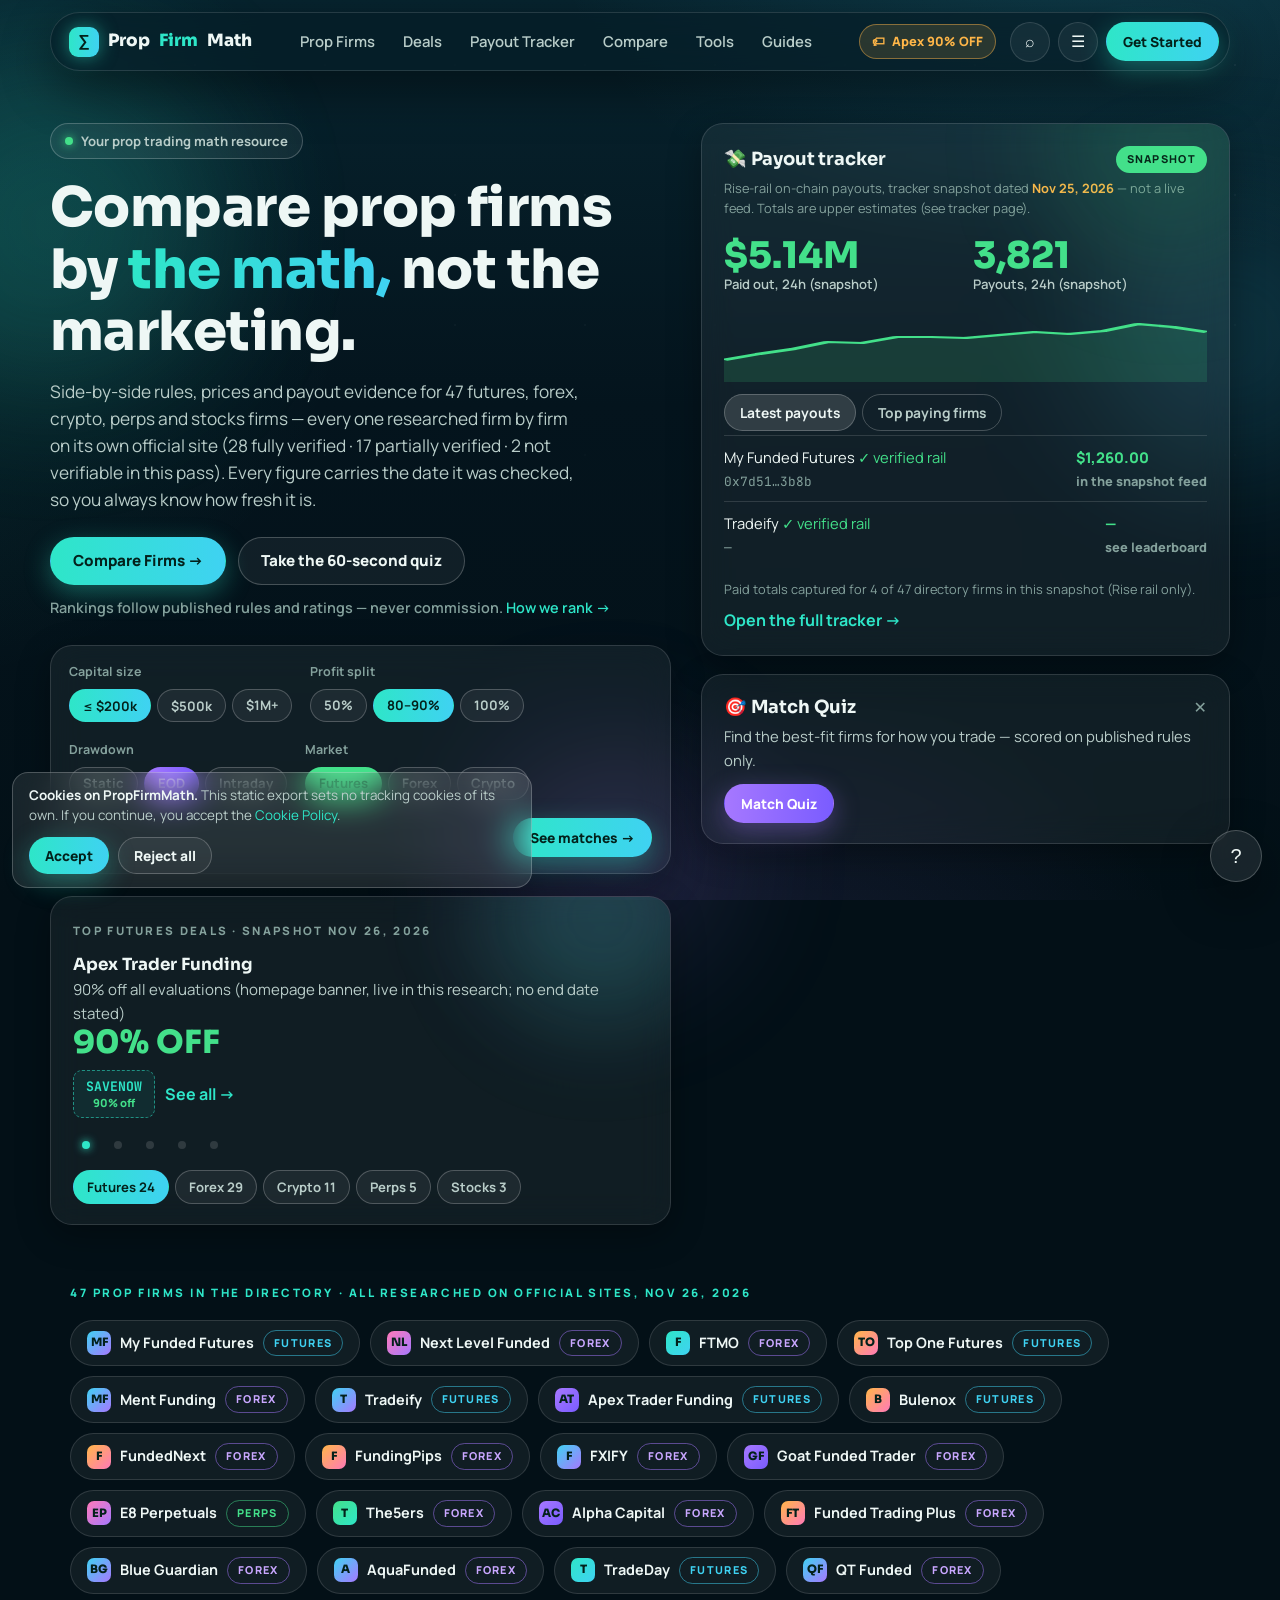
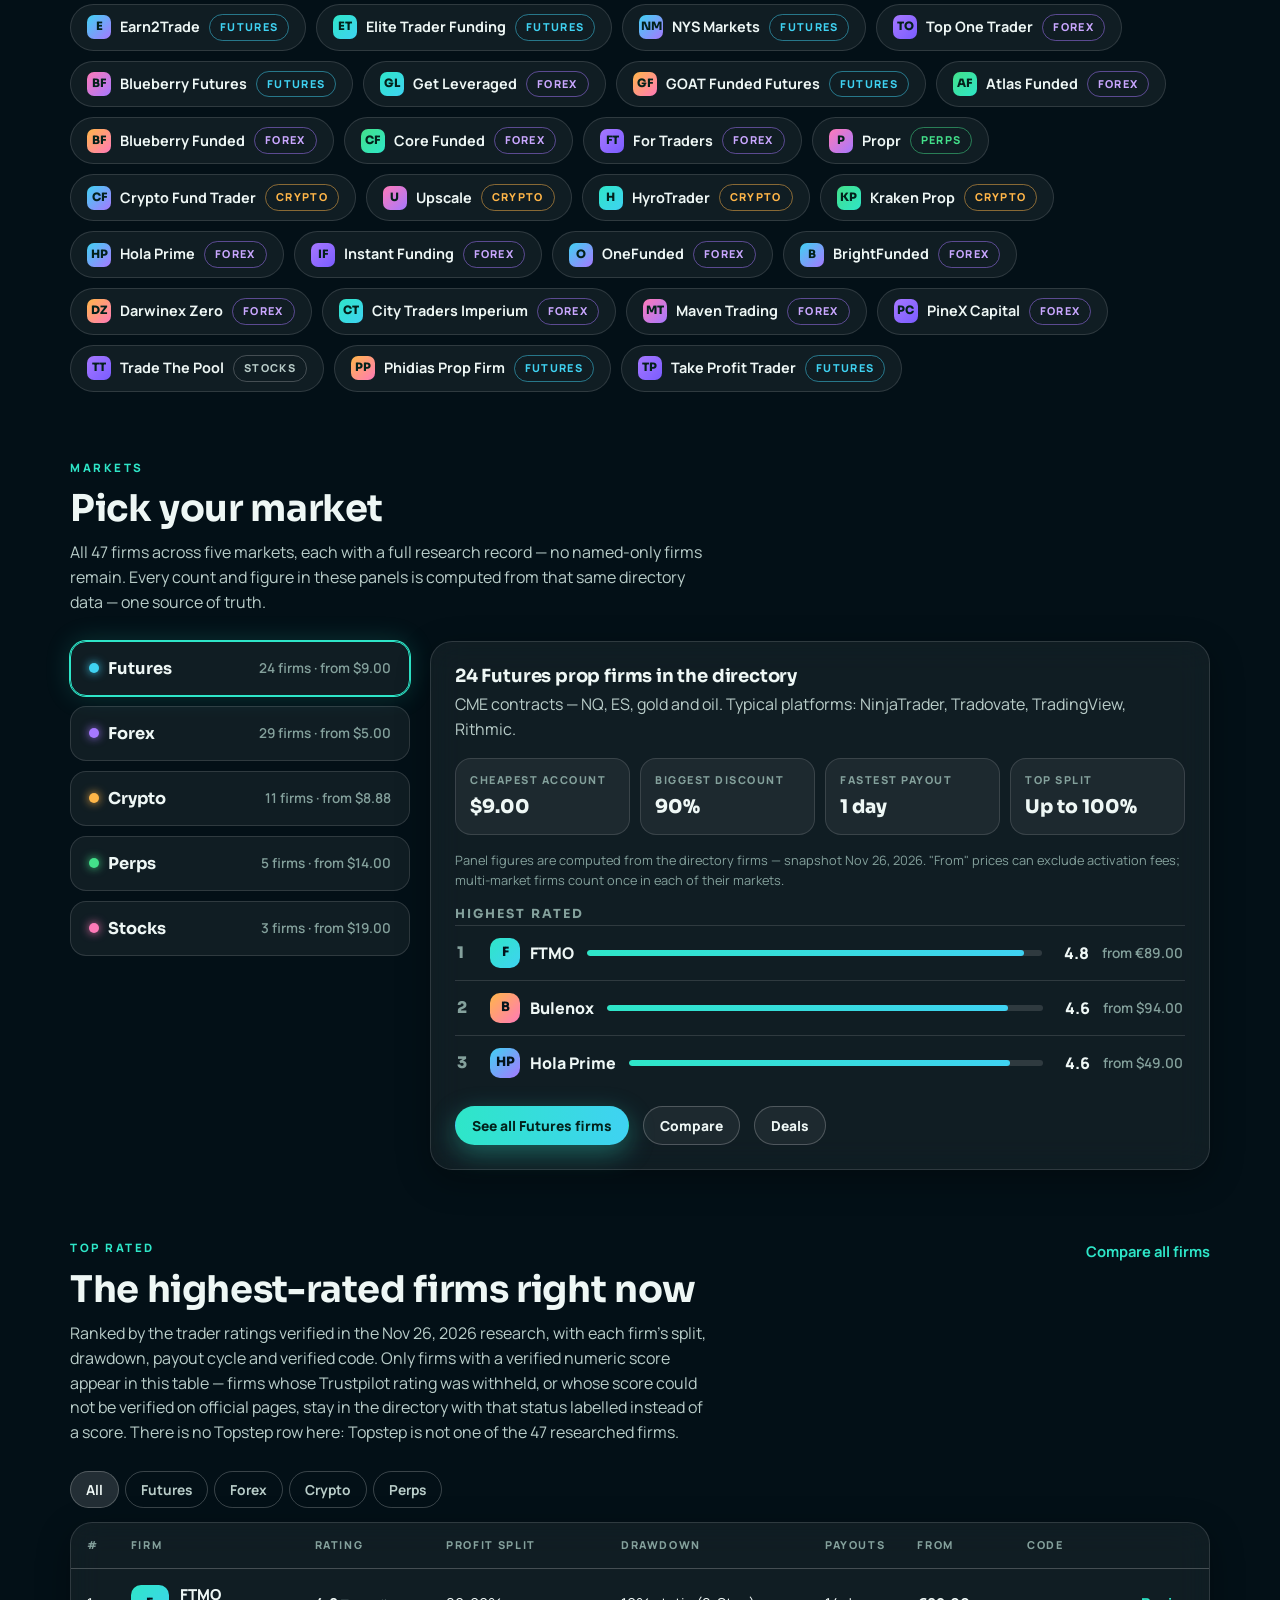
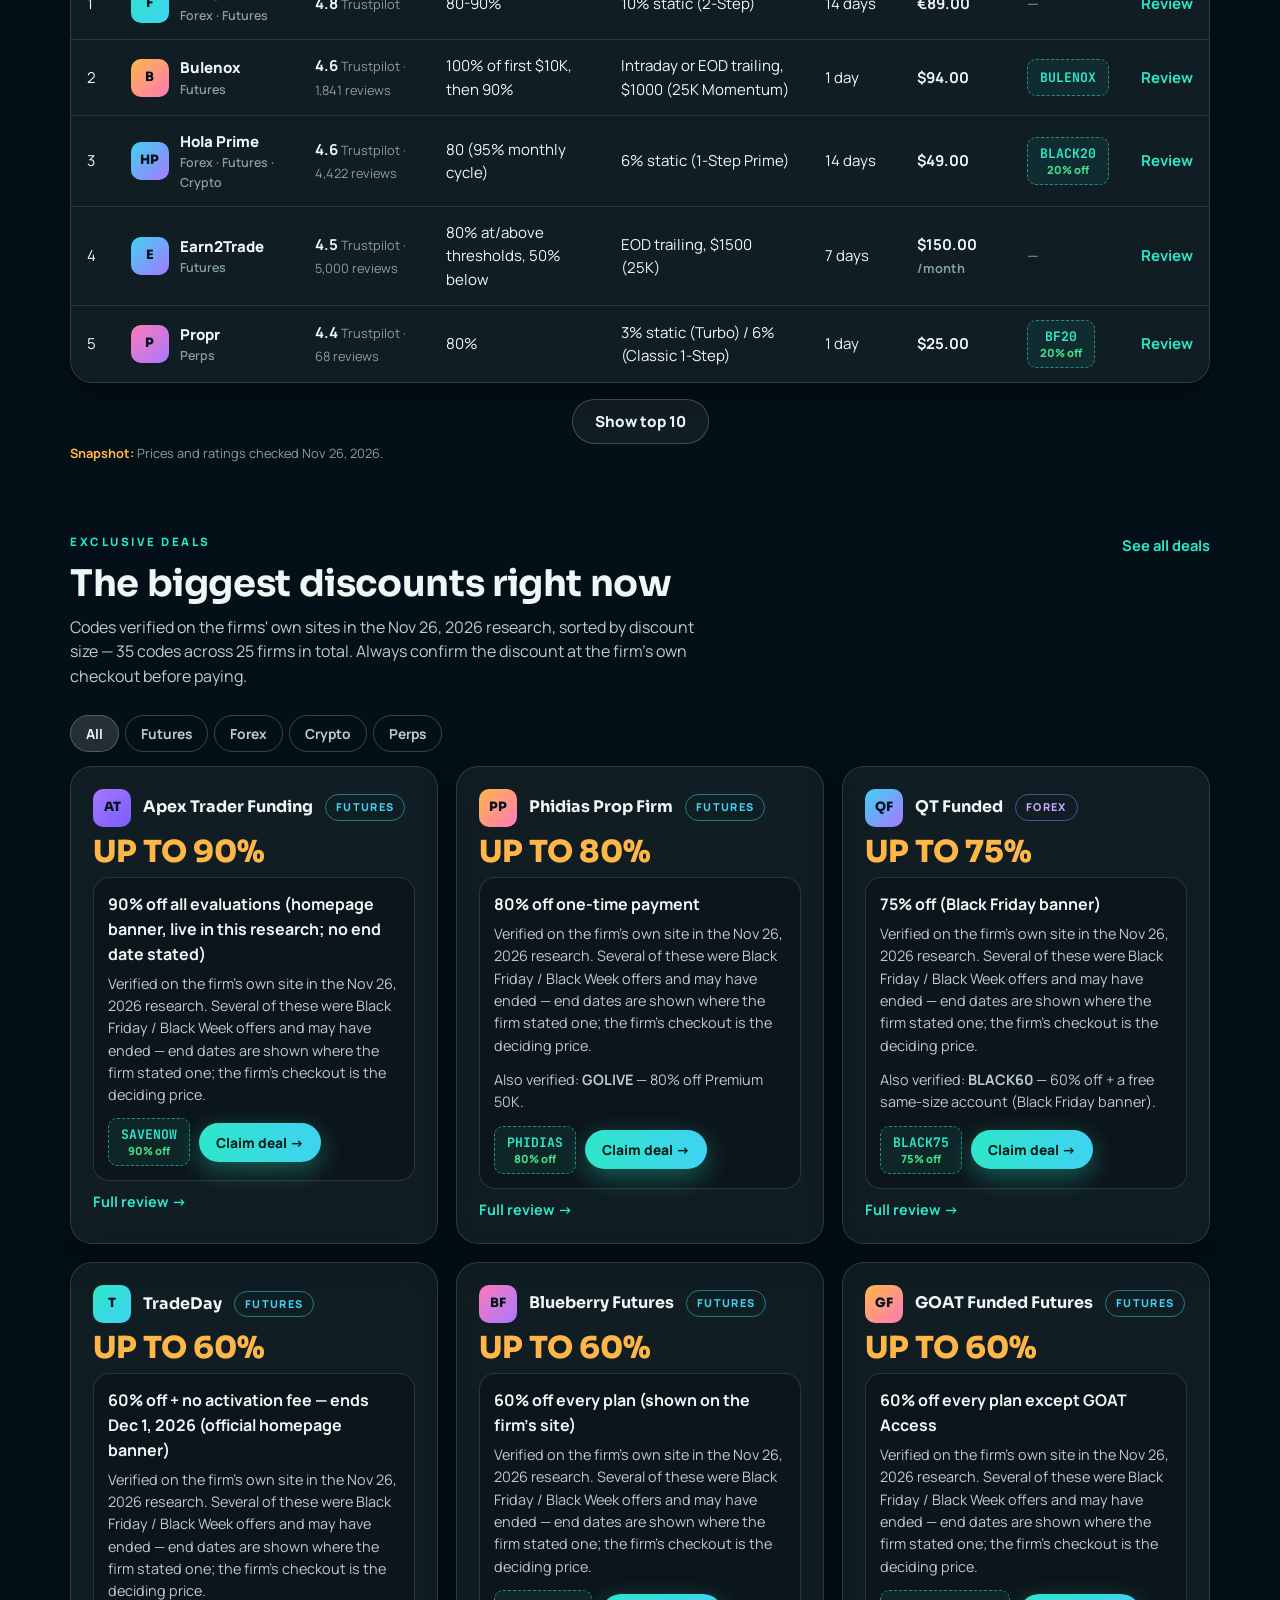
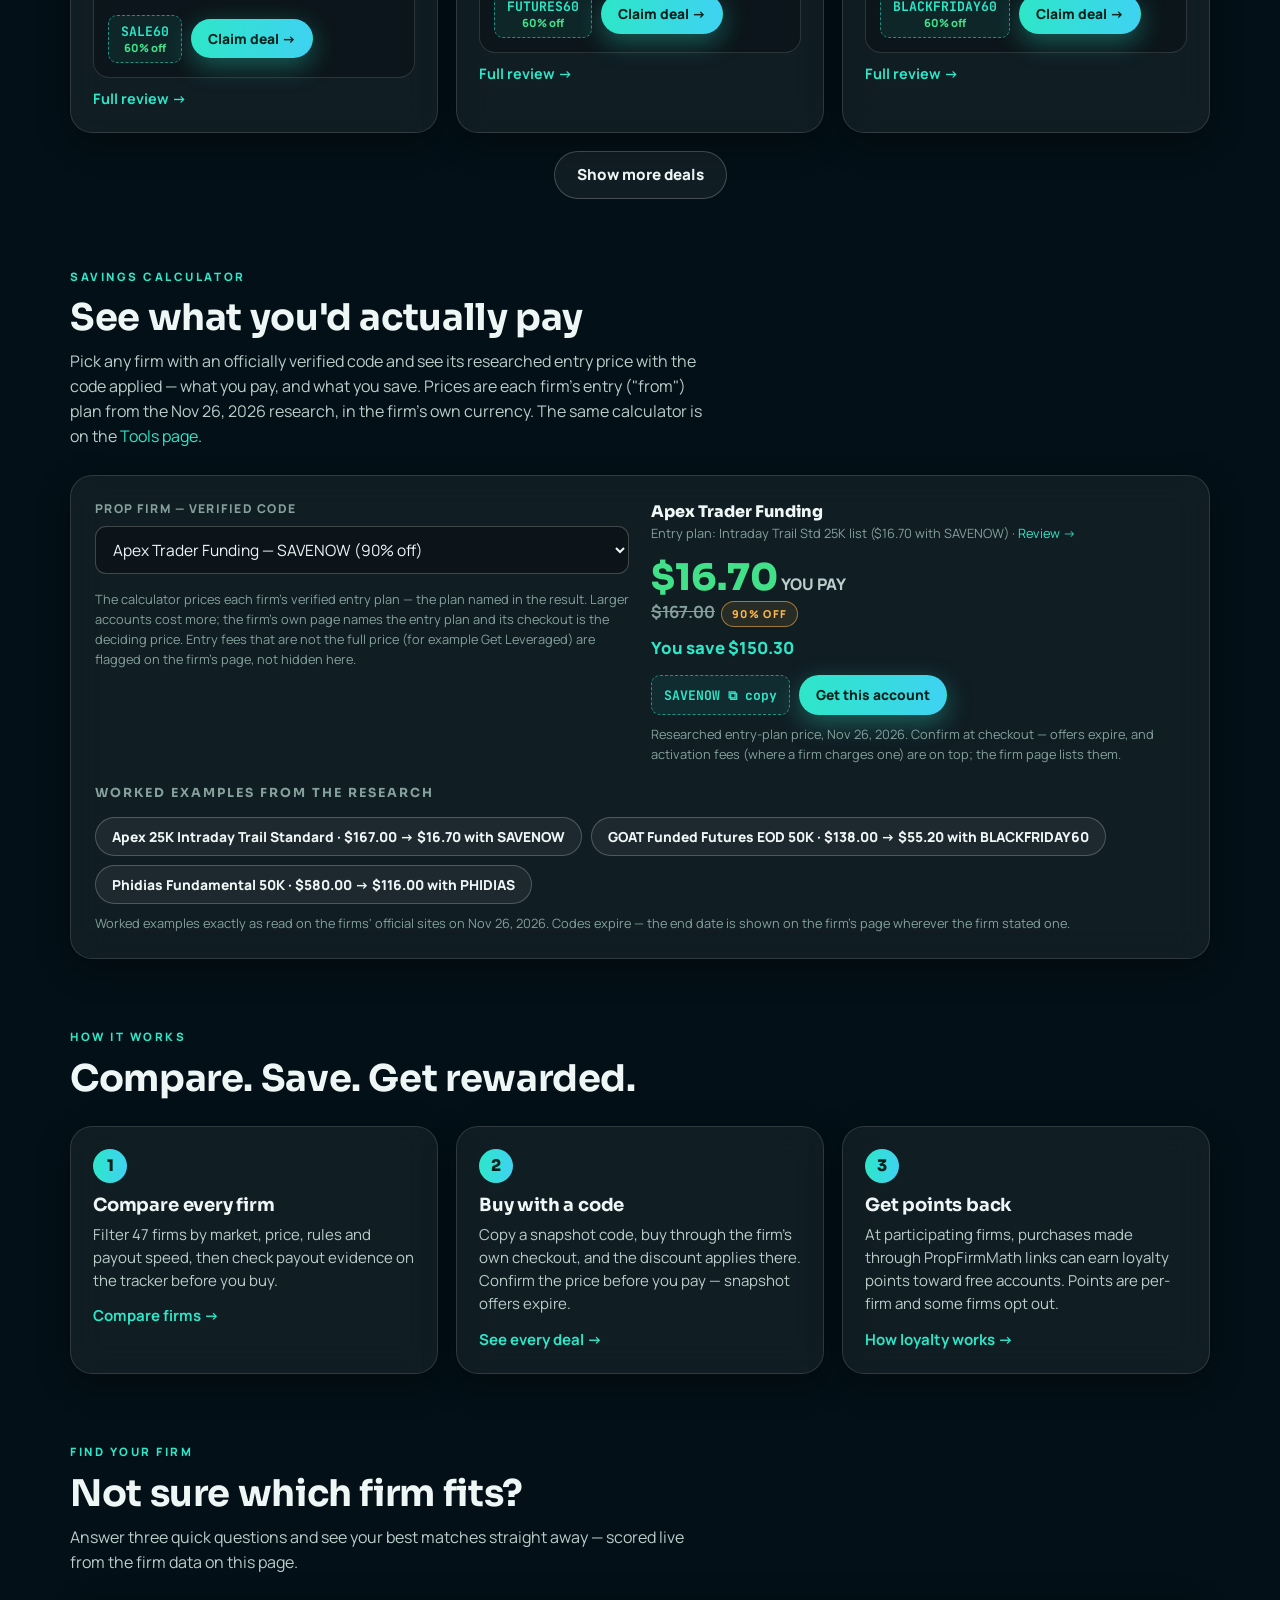
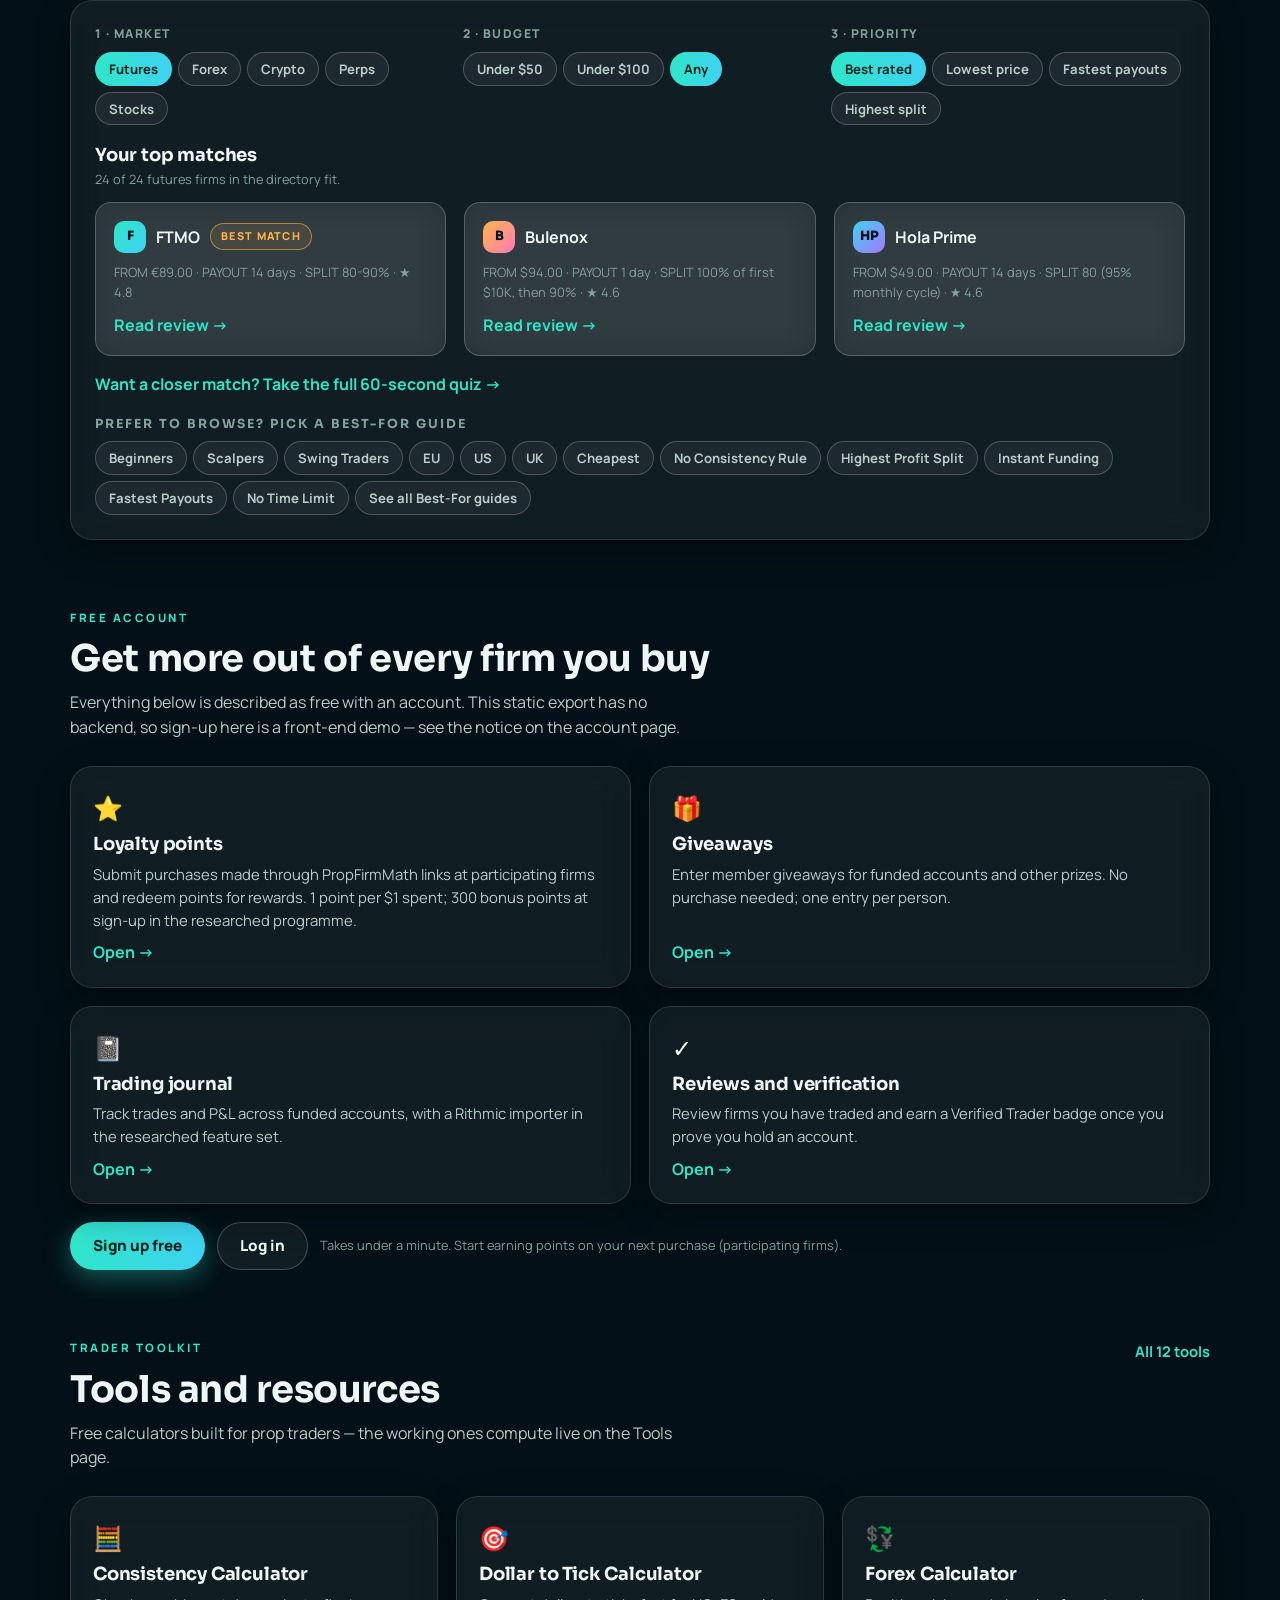
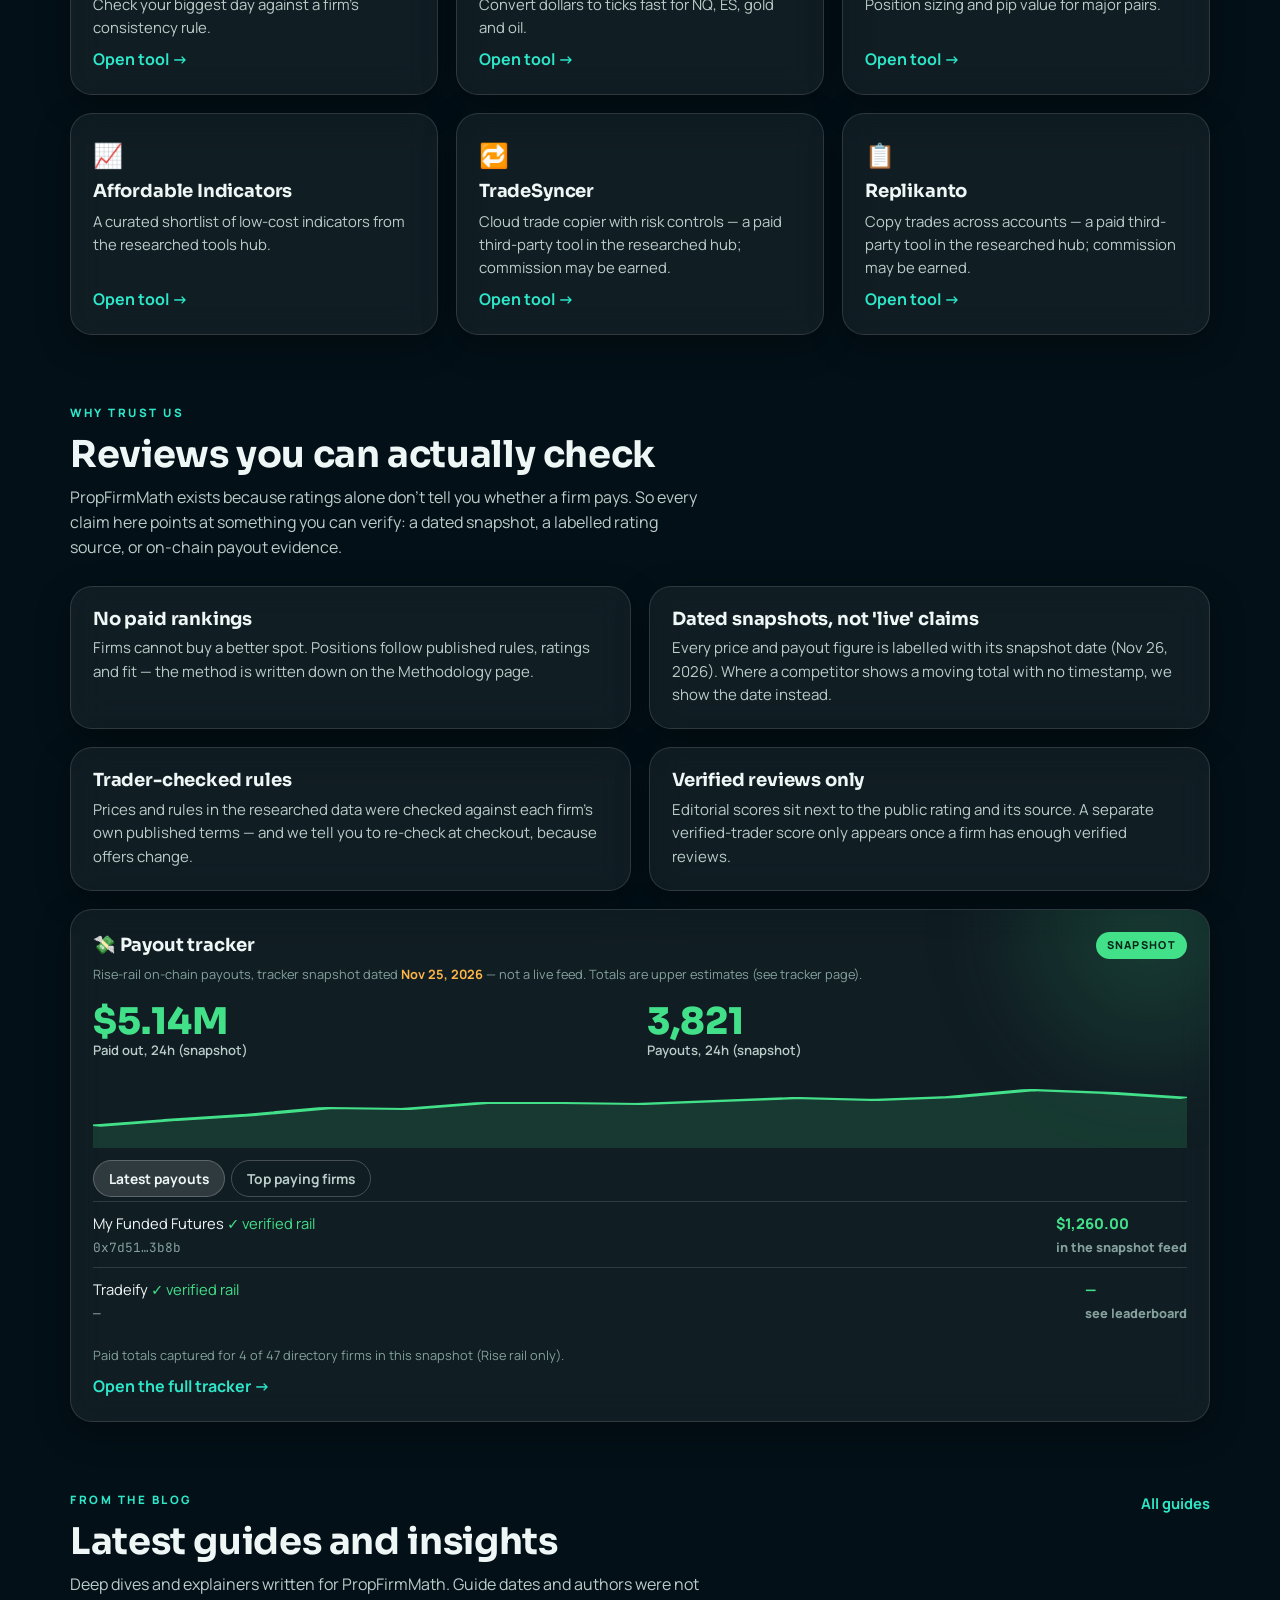
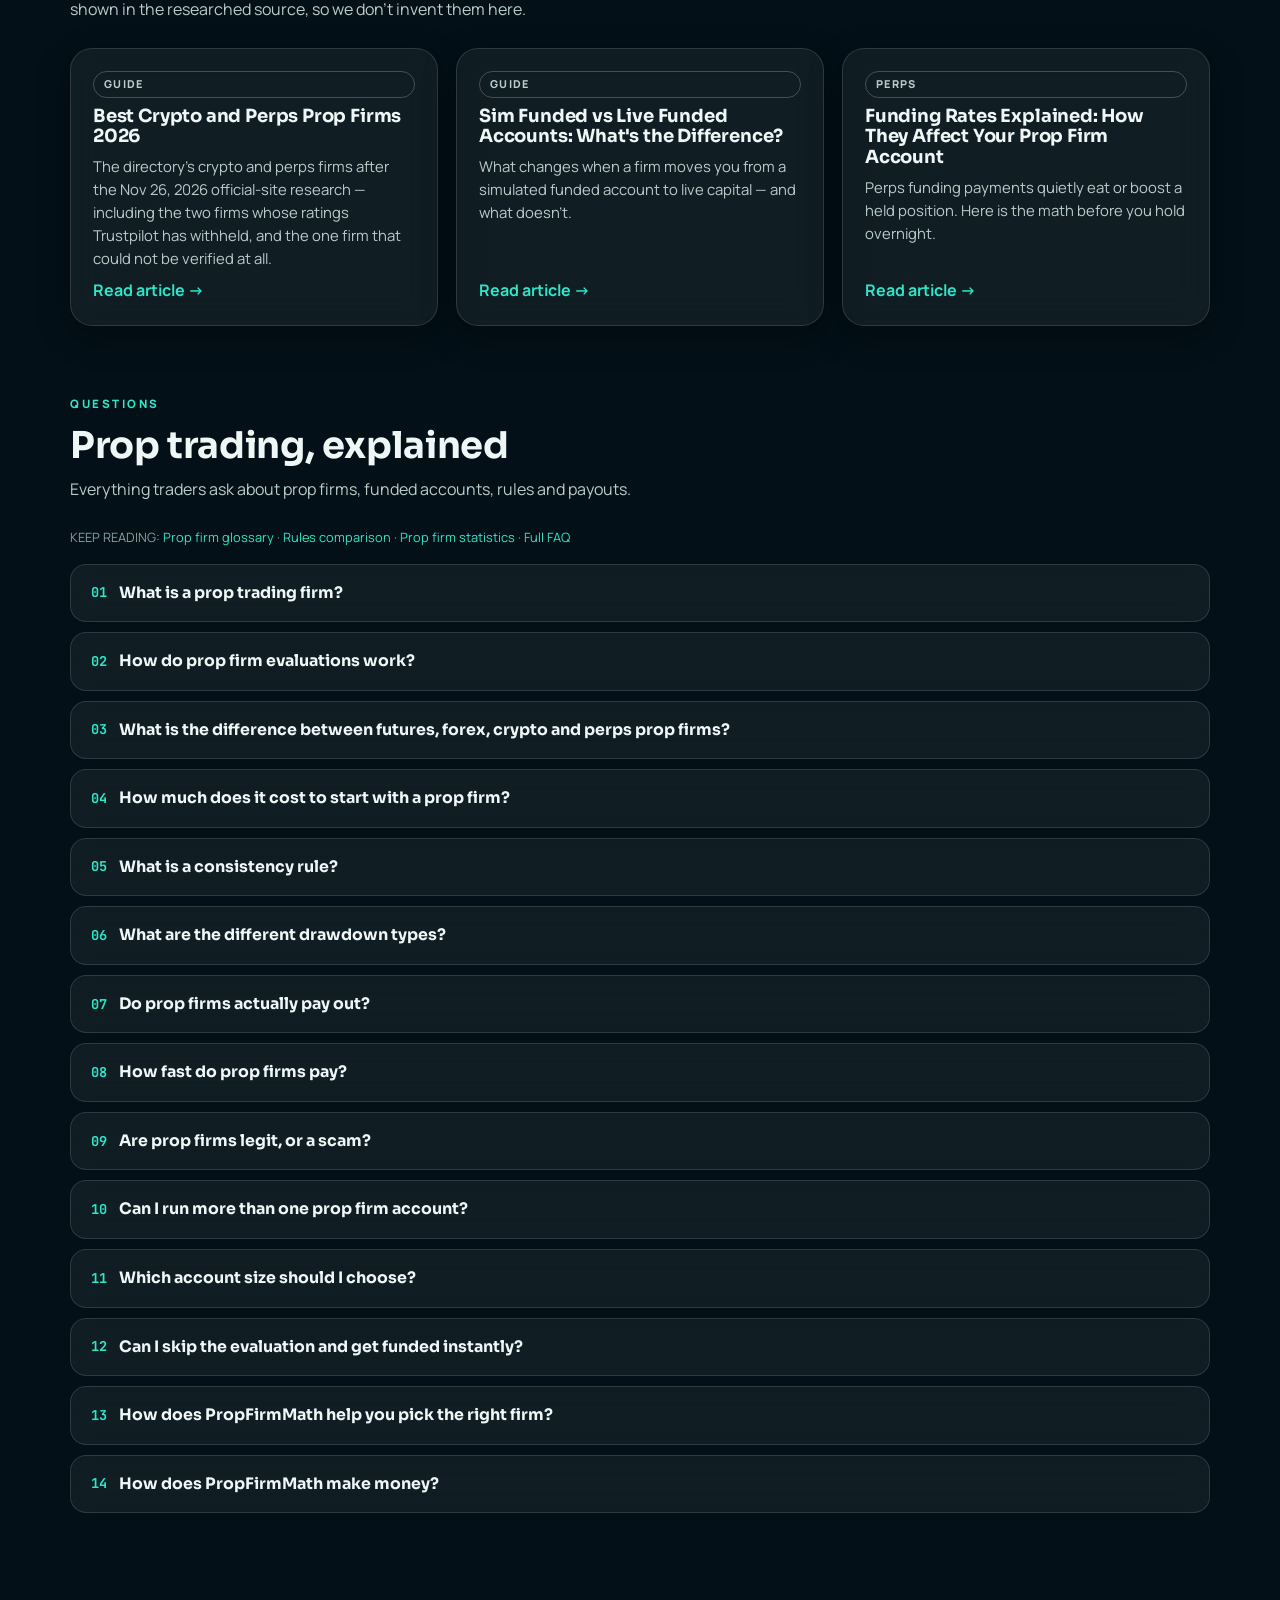
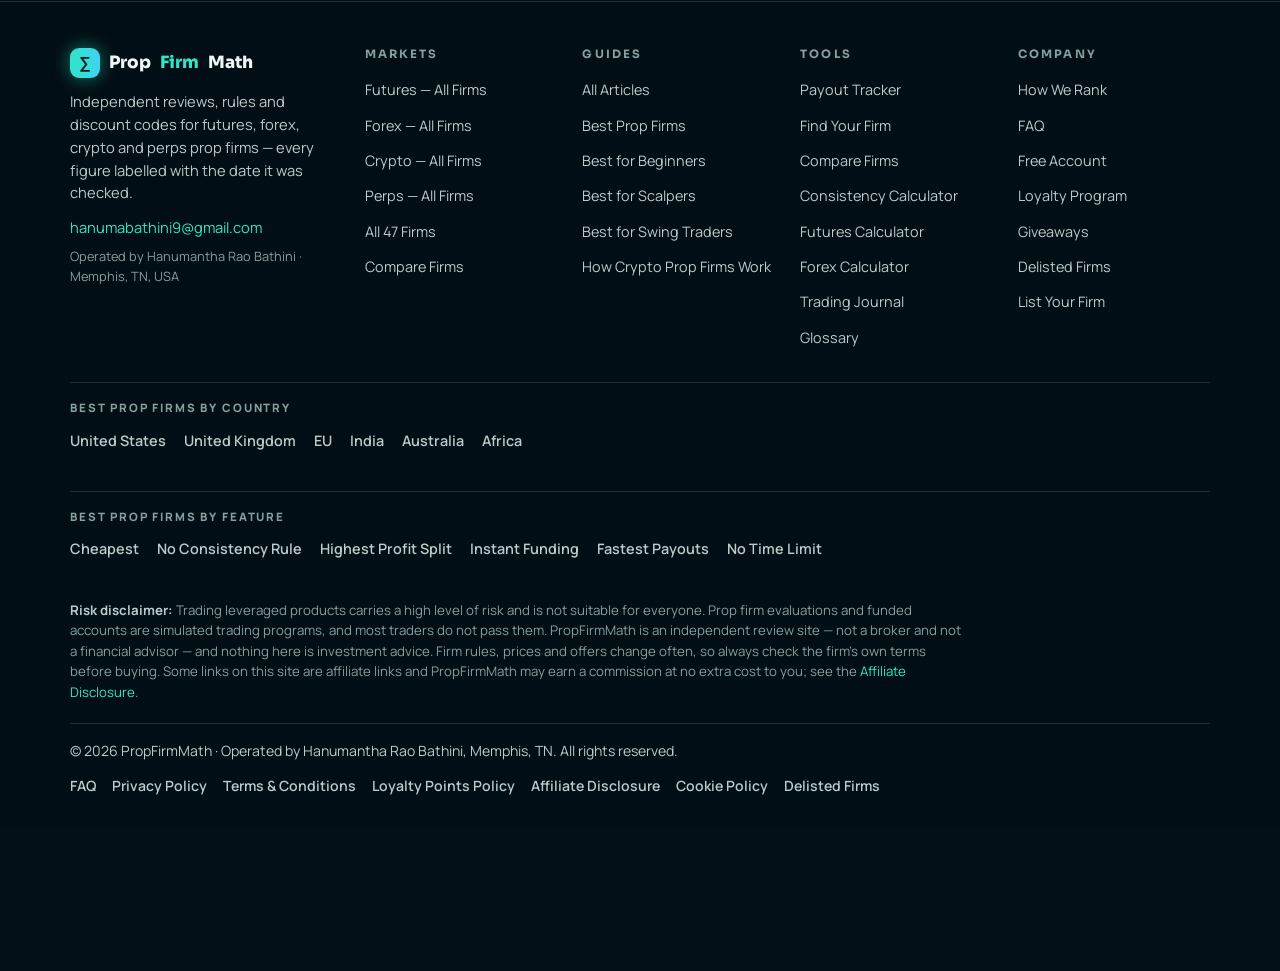
==== site/index.html @ e32eacbc "Update all 47 firms from Nov 26 research — FTMO fix, Topstep removed, consistency filled" ====
<!doctype html>
<html lang="en">
<head>
<meta charset="utf-8" />
<meta name="viewport" content="width=device-width, initial-scale=1, viewport-fit=cover" />
<meta name="color-scheme" content="dark" />
<meta name="description" content="PropFirmMath — independent prop firm comparisons, rules, discount codes and payout snapshots for futures, forex, crypto and perps firms. Figures are dated research snapshots, not live data." />
<meta property="og:title" content="PropFirmMath — Compare Prop Firms by the Math" />
<meta property="og:description" content="All 47 firms researched firm by firm on their official sites — 28 fully verified, 17 partially, 2 not verifiable — every price and payout figure labelled with its snapshot date." />
<meta property="og:type" content="website" />
<link rel="icon" href="data:," />
<title>PropFirmMath — Compare Prop Firms by the Math</title>
<link rel="preconnect" href="https://fonts.googleapis.com" />
<link rel="preconnect" href="https://fonts.gstatic.com" crossorigin />
<link href="https://fonts.googleapis.com/css2?family=Sora:wght@500;600;700;800&family=Manrope:wght@400;500;600;700;800&family=JetBrains+Mono:wght@500;700&display=swap" rel="stylesheet" />
<style>
:root{
  color-scheme: dark;
  --bg:#04141d; --bg2:#06222e; --bg3:#031017;
  --glass:rgba(255,255,255,.055); --glass2:rgba(255,255,255,.09); --glass3:rgba(255,255,255,.13);
  --line:rgba(255,255,255,.13); --line2:rgba(255,255,255,.22);
  --ink:#eef7f5; --ink2:#b9cdc9; --ink3:#84a19c;
  --teal:#2ee6c8; --cyan:#3fd2f2; --violet:#a678ff; --green:#43e08a; --amber:#ffb648; --pink:#ff7ab8; --red:#ff7a7a;
  --grad:linear-gradient(92deg,#2ee6c8,#3fd2f2);
  --grad2:linear-gradient(92deg,#a678ff,#3fd2f2);
  --r-lg:22px; --r-md:16px; --r-sm:11px;
  --shadow:0 18px 50px rgba(0,0,0,.45);
  --maxw:1180px;
}
*{box-sizing:border-box}
html{scroll-behavior:smooth}
body{margin:0;background:var(--bg3);color:var(--ink);font-family:"Manrope",system-ui,-apple-system,"Segoe UI",sans-serif;font-size:16px;line-height:1.55;-webkit-font-smoothing:antialiased;overflow-x:hidden}
.space-bg{position:fixed;inset:0;z-index:-2;background:
  radial-gradient(900px 600px at 85% -10%,rgba(63,210,242,.14),transparent 60%),
  radial-gradient(800px 700px at -10% 30%,rgba(46,230,200,.10),transparent 60%),
  radial-gradient(700px 500px at 60% 110%,rgba(166,120,255,.10),transparent 60%),
  linear-gradient(180deg,#07242f 0%,#04141d 45%,#031017 100%)}
.space-bg::after{content:"";position:absolute;inset:0;background-image:radial-gradient(rgba(255,255,255,.16) 1px,transparent 1.4px);background-size:130px 130px;opacity:.35;mask-image:linear-gradient(180deg,black,transparent 70%)}
.orb{position:fixed;border-radius:50%;filter:blur(70px);z-index:-1;pointer-events:none;opacity:.5}
.orb-a{width:340px;height:340px;background:rgba(46,230,200,.35);top:6%;left:-120px}
.orb-b{width:280px;height:280px;background:rgba(63,210,242,.30);top:22%;right:-90px}
.orb-c{width:240px;height:240px;background:rgba(166,120,255,.28);bottom:-80px;left:38%}
@media (prefers-reduced-motion: no-preference){
  .orb{animation:drift 26s ease-in-out infinite alternate}
  .orb-b{animation-duration:32s}.orb-c{animation-duration:38s}
  @keyframes drift{from{transform:translateY(0)}to{transform:translateY(36px)}}
}
h1,h2,h3,h4{font-family:"Sora",sans-serif;line-height:1.14;margin:0;letter-spacing:-.01em}
h1{font-size:clamp(2rem,5.4vw,3.4rem);font-weight:800}
h2{font-size:clamp(1.55rem,3.4vw,2.3rem);font-weight:700}
h3{font-size:1.13rem;font-weight:700}
p{margin:0}
a{color:var(--teal);text-decoration:none}
a:hover{text-decoration:underline}
button,[role="button"],select,summary,input:not([type="checkbox"],[type="radio"]){min-height:2.25rem}
:focus-visible{outline:2px solid var(--cyan);outline-offset:2px;border-radius:6px}
.wrap{max-width:var(--maxw);margin:0 auto;padding:0 20px}
.grad-text{background:var(--grad);-webkit-background-clip:text;background-clip:text;color:transparent}
.grad-text2{background:var(--grad2);-webkit-background-clip:text;background-clip:text;color:transparent}
.eyebrow{display:inline-block;font-size:.72rem;font-weight:800;letter-spacing:.22em;text-transform:uppercase;color:var(--teal);margin-bottom:12px}
.sub{color:var(--ink2);max-width:640px;margin-top:10px}
section{padding:56px 0 8px}
.sec-head{margin-bottom:26px}
.sec-head .rowlink{float:right;margin-top:6px;font-weight:700;font-size:.92rem}
/* ---------- header ---------- */
header.site{position:sticky;top:12px;z-index:60;margin-top:12px}
.header-pill{max-width:var(--maxw);margin:0 auto;padding:8px 10px 8px 18px;display:flex;align-items:center;gap:14px;background:rgba(6,30,40,.72);border:1px solid var(--line);border-radius:999px;backdrop-filter:blur(18px);-webkit-backdrop-filter:blur(18px);box-shadow:var(--shadow);flex-wrap:wrap}
.logo{display:flex;align-items:center;gap:9px;color:var(--ink);font-family:"Sora",sans-serif;font-weight:800;font-size:1.06rem;white-space:nowrap}
.logo:hover{text-decoration:none}
.logo .mark{width:30px;height:30px;border-radius:9px;background:var(--grad);display:grid;place-items:center;color:#03211b;font-size:1rem;box-shadow:0 0 18px rgba(46,230,200,.5)}
.logo em{font-style:normal;color:var(--teal)}
nav.main{display:flex;gap:2px;flex:1;justify-content:center;flex-wrap:wrap}
nav.main a{color:var(--ink2);font-weight:600;font-size:.93rem;padding:9px 13px;border-radius:999px;min-height:2.25rem;display:inline-flex;align-items:center}
nav.main a:hover{color:var(--ink);background:var(--glass2);text-decoration:none}
nav.main a.on{color:var(--ink);box-shadow:inset 0 -2px 0 var(--teal)}
.deal-pill{display:inline-flex;align-items:center;gap:7px;background:rgba(255,182,72,.14);border:1px solid rgba(255,182,72,.45);color:var(--amber);font-size:.8rem;font-weight:800;padding:7px 12px;border-radius:999px;white-space:nowrap}
.deal-pill:hover{text-decoration:none;background:rgba(255,182,72,.22)}
.hbtns{display:flex;gap:8px;align-items:center}
.icon-btn{width:40px;height:40px;border-radius:50%;border:1px solid var(--line);background:var(--glass);color:var(--ink);cursor:pointer;font-size:1.02rem;display:grid;place-items:center}
.icon-btn:hover{background:var(--glass2)}
.btn{display:inline-flex;align-items:center;justify-content:center;gap:8px;border-radius:999px;padding:11px 22px;font-weight:800;font-size:.95rem;border:1px solid transparent;cursor:pointer;font-family:inherit;min-height:2.75rem}
.btn:hover{text-decoration:none;filter:brightness(1.07)}
.btn-teal{background:var(--grad);color:#03211b;box-shadow:0 8px 26px rgba(46,230,200,.35)}
.btn-ghost{background:var(--glass);border-color:var(--line2);color:var(--ink)}
.btn-violet{background:linear-gradient(92deg,#a678ff,#7a5cff);color:#fff;box-shadow:0 8px 26px rgba(166,120,255,.35)}
.btn-sm{padding:8px 16px;font-size:.86rem;min-height:2.4rem}
.btn[disabled]{opacity:.45;cursor:not-allowed}
/* mobile menu + more menu */
.menu-panel{position:absolute;top:calc(100% + 10px);right:0;width:min(430px,calc(100vw - 24px));background:rgba(7,32,43,.94);border:1px solid var(--line2);border-radius:var(--r-lg);backdrop-filter:blur(22px);-webkit-backdrop-filter:blur(22px);box-shadow:var(--shadow);padding:20px;display:none;max-height:78vh;overflow:auto}
.menu-panel.open{display:block}
.menu-panel h4{font-size:.72rem;letter-spacing:.2em;text-transform:uppercase;color:var(--ink3);margin:14px 0 10px}
.menu-panel h4:first-child{margin-top:0}
.qa-grid{display:grid;grid-template-columns:repeat(3,1fr);gap:9px}
.qa-grid a{background:var(--glass);border:1px solid var(--line);border-radius:var(--r-md);padding:12px 8px;text-align:center;color:var(--ink);font-size:.8rem;font-weight:700;display:flex;flex-direction:column;gap:6px;align-items:center;min-height:4.4rem;justify-content:center}
.qa-grid a:hover{background:var(--glass2);text-decoration:none}
.qa-grid .ic{font-size:1.15rem}
.menu-list{display:flex;flex-direction:column}
.menu-list a{color:var(--ink2);padding:9px 6px;border-radius:8px;font-weight:600;font-size:.94rem;min-height:2.4rem;display:flex;align-items:center}
.menu-list a:hover{color:var(--ink);background:var(--glass);text-decoration:none}
.header-anchor{position:relative;max-width:var(--maxw);margin:0 auto}
/* ---------- glass cards ---------- */
.glass{background:var(--glass);border:1px solid var(--line);border-radius:var(--r-lg);backdrop-filter:blur(16px);-webkit-backdrop-filter:blur(16px);box-shadow:0 10px 34px rgba(0,0,0,.32)}
.glass-hi{background:var(--glass2);border:1px solid var(--line2);border-radius:var(--r-lg);backdrop-filter:blur(16px);-webkit-backdrop-filter:blur(16px)}
.pad{padding:24px}
.tag{display:inline-block;font-size:.68rem;font-weight:800;letter-spacing:.12em;text-transform:uppercase;padding:4px 10px;border-radius:999px;border:1px solid var(--line2);color:var(--ink2)}
.tag.futures{color:var(--cyan);border-color:rgba(63,210,242,.5)}
.tag.forex{color:#c9a7ff;border-color:rgba(166,120,255,.5)}
.tag.crypto{color:var(--amber);border-color:rgba(255,182,72,.5)}
.tag.perps{color:var(--green);border-color:rgba(67,224,138,.5)}
.tag.live{color:#06281a;background:var(--green);border-color:transparent}
.tag.amber{color:var(--amber);border-color:rgba(255,182,72,.55);background:rgba(255,182,72,.1)}
.tag.snap{color:var(--ink2)}
.mono{font-family:"JetBrains Mono",monospace}
.snap-note{font-size:.8rem;color:var(--ink3)}
.snap-note b{color:var(--amber);font-weight:700}
/* ---------- hero ---------- */
.hero{padding:52px 0 10px}
.hero-grid{display:grid;grid-template-columns:1.08fr .92fr;gap:30px;align-items:start}
.hero-pill{display:inline-flex;gap:8px;align-items:center;background:var(--glass);border:1px solid var(--line2);border-radius:999px;padding:7px 14px;font-size:.82rem;font-weight:700;color:var(--ink2);margin-bottom:18px}
.hero-pill .dot{width:8px;height:8px;border-radius:50%;background:var(--green);box-shadow:0 0 10px var(--green)}
.hero h1{margin-bottom:16px}
.hero .lede{color:var(--ink2);font-size:1.08rem;max-width:540px}
.cta-row{display:flex;gap:12px;flex-wrap:wrap;margin:24px 0 12px}
.trust-line{color:var(--ink3);font-size:.9rem;font-weight:600}
.filter-bar{margin-top:26px;padding:16px 18px;display:flex;gap:18px;flex-wrap:wrap;align-items:flex-end}
.filter-bar .fb-group{min-width:120px}
.filter-bar label{display:block;font-size:.78rem;color:var(--ink3);font-weight:700;margin-bottom:7px}
.pillset{display:flex;gap:6px;flex-wrap:wrap}
.pillset button{border:1px solid var(--line2);background:var(--glass);color:var(--ink2);border-radius:999px;padding:6px 13px;font-size:.82rem;font-weight:700;cursor:pointer;font-family:inherit;min-height:2.1rem}
.pillset button.sel{background:var(--grad);color:#03211b;border-color:transparent}
.pillset button.sel.v{background:linear-gradient(92deg,#a678ff,#7a5cff);color:#fff}
.pillset button.sel.g{background:var(--green);color:#06281a}
/* deals carousel */
.deal-carousel{margin-top:22px;padding:20px 22px;position:relative;overflow:hidden}
.deal-carousel::before{content:"";position:absolute;width:220px;height:220px;border-radius:50%;background:rgba(46,230,200,.16);filter:blur(50px);top:-90px;right:-40px}
.dc-label{font-size:.72rem;letter-spacing:.2em;font-weight:800;color:var(--ink3);text-transform:uppercase}
.dc-slide{margin-top:10px;position:relative}
.dc-firm{font-family:"Sora",sans-serif;font-weight:700;font-size:1.05rem}
.dc-offer{color:var(--ink2);font-size:.94rem}
.dc-off{font-family:"Sora",sans-serif;font-size:2rem;font-weight:800;color:var(--green);line-height:1.1}
.dc-row{display:flex;gap:10px;align-items:center;flex-wrap:wrap;margin-top:10px}
.dc-dots{display:flex;gap:6px;margin-top:14px}
.dc-dots button{width:26px;height:26px;border-radius:50%;border:none;background:transparent;cursor:pointer;display:grid;place-items:center;padding:0;min-height:26px}
.dc-dots button i{width:8px;height:8px;border-radius:50%;background:var(--glass3);display:block}
.dc-dots button.sel i{background:var(--teal);box-shadow:0 0 8px var(--teal)}
.dc-markets{display:flex;gap:6px;margin-top:12px;flex-wrap:wrap}
/* payout card */
.pay-card{padding:22px;position:relative;overflow:hidden}
.pay-card::before{content:"";position:absolute;width:240px;height:240px;border-radius:50%;background:rgba(67,224,138,.14);filter:blur(55px);top:-100px;right:-60px}
.pay-head{display:flex;justify-content:space-between;align-items:center;gap:10px;flex-wrap:wrap;position:relative}
.pay-big{font-family:"Sora",sans-serif;font-size:clamp(1.7rem,3.4vw,2.3rem);font-weight:800;color:var(--green);line-height:1.15}
.pay-big small{display:block;font-family:"Manrope",sans-serif;font-size:.82rem;color:var(--ink2);font-weight:600}
.pay-stats{display:grid;grid-template-columns:1fr 1fr;gap:14px;margin:16px 0;position:relative}
.pay-row{display:flex;justify-content:space-between;align-items:center;gap:10px;padding:10px 0;border-top:1px solid var(--line);font-size:.92rem}
.pay-row .amt{font-weight:800;color:var(--green)}
.pay-row .hash{color:var(--ink3);font-size:.8rem}
.tabs{display:flex;gap:6px;flex-wrap:wrap}
.tabs button{border:1px solid var(--line2);background:transparent;color:var(--ink2);border-radius:999px;padding:7px 15px;font-weight:700;font-size:.86rem;cursor:pointer;font-family:inherit;min-height:2.3rem}
.tabs button.sel{background:var(--glass3);color:var(--ink);border-color:var(--line2)}
svg.spark{width:100%;height:74px;display:block}
/* marquee */
.marquee-sec{padding-top:44px}
.marquee{overflow:visible}
.marquee-track{display:flex;gap:10px;flex-wrap:wrap;padding:6px 0}
.chip{display:inline-flex;align-items:center;gap:9px;background:var(--glass);border:1px solid var(--line);border-radius:999px;padding:9px 16px;color:var(--ink);font-weight:700;font-size:.9rem;white-space:nowrap;min-height:2.6rem}
.chip:hover{background:var(--glass2);text-decoration:none}
.chip .flogo{width:24px;height:24px;border-radius:7px;display:grid;place-items:center;font-size:.72rem;font-weight:800;color:#03211b}
/* firm logo block */
.flogo{width:38px;height:38px;border-radius:10px;display:inline-grid;place-items:center;font-family:"Sora",sans-serif;font-weight:800;font-size:.8rem;color:#04141d;flex:none}
/* market picker */
.market-grid{display:grid;grid-template-columns:340px 1fr;gap:20px;align-items:start}
.market-rows{display:flex;flex-direction:column;gap:10px}
.market-row{display:flex;justify-content:space-between;align-items:center;gap:10px;width:100%;text-align:left;background:var(--glass);border:1px solid var(--line);border-radius:var(--r-md);padding:16px 18px;color:var(--ink);cursor:pointer;font-family:inherit}
.market-row:hover{background:var(--glass2)}
.market-row.sel{border-color:var(--teal);box-shadow:0 0 0 1px var(--teal),0 0 26px rgba(46,230,200,.18)}
.market-row .mn{font-family:"Sora",sans-serif;font-weight:700;font-size:1.02rem;display:flex;gap:9px;align-items:center}
.market-row .mdot{width:10px;height:10px;border-radius:50%}
.market-row .mf{color:var(--ink3);font-size:.85rem;font-weight:600}
.stat-strip{display:grid;grid-template-columns:repeat(4,1fr);gap:10px;margin:16px 0}
.stat-cell{background:var(--glass);border:1px solid var(--line);border-radius:var(--r-md);padding:13px 14px}
.stat-cell .k{font-size:.68rem;letter-spacing:.14em;text-transform:uppercase;color:var(--ink3);font-weight:800}
.stat-cell .v{font-family:"Sora",sans-serif;font-weight:800;font-size:1.18rem;margin-top:3px}
.top3{display:flex;flex-direction:column}
.top3-row{display:flex;align-items:center;gap:13px;padding:12px 2px;border-top:1px solid var(--line)}
.top3-row .rank{font-family:"Sora",sans-serif;font-weight:800;color:var(--ink3);width:20px}
.top3-row .nm{font-weight:800}
.top3-row .bar{flex:1;height:6px;border-radius:3px;background:var(--glass3);overflow:hidden;min-width:50px}
.top3-row .bar i{display:block;height:100%;background:var(--grad);border-radius:3px}
.top3-row .sc{font-weight:800;width:34px;text-align:right}
.top3-row .fr{color:var(--ink3);font-size:.86rem;font-weight:600;white-space:nowrap}
/* tables */
.tbl-wrap{overflow-x:auto;border-radius:var(--r-lg)}
table{width:100%;border-collapse:collapse;min-width:640px}
th{font-size:.68rem;letter-spacing:.15em;text-transform:uppercase;color:var(--ink3);text-align:left;padding:14px 16px;border-bottom:1px solid var(--line2);font-weight:800}
td{padding:14px 16px;border-bottom:1px solid var(--line);vertical-align:middle;font-size:.94rem}
tr:last-child td{border-bottom:none}
tbody tr:hover td{background:rgba(255,255,255,.03)}
.firm-cell{display:flex;align-items:center;gap:11px;font-weight:800;color:var(--ink)}
.firm-cell:hover{text-decoration:none}
.firm-cell .sub2{display:block;font-weight:600;color:var(--ink3);font-size:.78rem}
.code-btn{border:1px dashed rgba(46,230,200,.55);background:rgba(46,230,200,.08);color:var(--teal);border-radius:9px;padding:7px 12px;font-family:"JetBrains Mono",monospace;font-weight:700;font-size:.82rem;cursor:pointer;min-height:2.3rem;white-space:nowrap}
.code-btn:hover{background:rgba(46,230,200,.16)}
.code-btn .off{display:block;font-family:"Manrope",sans-serif;font-size:.7rem;color:var(--green);font-weight:800}
/* deals */
.grid{display:grid;gap:18px}
.grid.c3{grid-template-columns:repeat(3,1fr)}
.grid.c2{grid-template-columns:repeat(2,1fr)}
.deal-card{padding:22px;display:flex;flex-direction:column;gap:10px}
.deal-card .up{font-family:"Sora",sans-serif;font-size:1.9rem;font-weight:800;color:var(--amber);line-height:1}
.deal-card .offer{background:rgba(0,0,0,.22);border:1px solid var(--line);border-radius:var(--r-md);padding:14px}
.deal-card .offer p{color:var(--ink2);font-size:.9rem;margin:6px 0 12px}
/* calculator */
.calc-grid{display:grid;grid-template-columns:1fr 1fr;gap:22px;align-items:start}
.field{margin-bottom:16px}
.field label{display:block;font-size:.76rem;letter-spacing:.12em;text-transform:uppercase;color:var(--ink3);font-weight:800;margin-bottom:8px}
select,input[type="text"],input[type="email"],input[type="password"],input[type="number"],textarea{width:100%;background:rgba(0,0,0,.28);border:1px solid var(--line2);border-radius:var(--r-sm);color:var(--ink);padding:11px 13px;font-family:inherit;font-size:.97rem}
select option{background:#07242f;color:var(--ink)}
.calc-out{text-align:left}
.calc-out .youpay{font-family:"Sora",sans-serif;font-size:2.3rem;font-weight:800;color:var(--green);line-height:1.1}
.calc-out .strike{color:var(--ink3);text-decoration:line-through;font-size:1.05rem;font-weight:700}
.calc-out .save{color:var(--teal);font-weight:800;font-size:1.05rem}
.quick-picks{display:flex;gap:9px;flex-wrap:wrap;margin-top:16px}
/* steps / cards */
.step-num{width:34px;height:34px;border-radius:50%;background:var(--grad);color:#03211b;font-family:"Sora",sans-serif;font-weight:800;display:grid;place-items:center;margin-bottom:12px}
.tool-card{padding:22px;display:flex;flex-direction:column;gap:8px}
.tool-card .ic{font-size:1.5rem}
.tool-card p{color:var(--ink2);font-size:.93rem;flex:1}
.pillar{padding:22px}
.pillar p{color:var(--ink2);font-size:.94rem;margin-top:7px}
/* quiz */
.quiz-opt{display:block;width:100%;text-align:left;background:var(--glass);border:1px solid var(--line2);border-radius:var(--r-md);padding:14px 17px;color:var(--ink);font-family:inherit;font-size:.97rem;font-weight:600;cursor:pointer;margin-bottom:9px;min-height:3rem}
.quiz-opt:hover{background:var(--glass2)}
.quiz-opt.sel{border-color:var(--teal);background:rgba(46,230,200,.1);box-shadow:0 0 0 1px var(--teal)}
.progress{height:8px;border-radius:4px;background:var(--glass3);overflow:hidden;margin:14px 0 22px}
.progress i{display:block;height:100%;background:var(--grad);border-radius:4px;transition:width .3s}
.match-card{padding:22px}
.match-pct{font-family:"Sora",sans-serif;font-size:1.6rem;font-weight:800;color:var(--teal)}
.fit-chips{display:flex;gap:6px;flex-wrap:wrap;margin:10px 0}
.fit-chips span{background:rgba(46,230,200,.1);border:1px solid rgba(46,230,200,.35);color:var(--teal);border-radius:999px;padding:4px 11px;font-size:.78rem;font-weight:700}
/* faq */
details.faq{background:var(--glass);border:1px solid var(--line);border-radius:var(--r-md);margin-bottom:10px;backdrop-filter:blur(12px)}
details.faq summary{cursor:pointer;padding:16px 20px;font-weight:700;font-family:"Sora",sans-serif;font-size:.99rem;list-style:none;display:flex;gap:12px;align-items:center;min-height:3.2rem}
details.faq summary::-webkit-details-marker{display:none}
details.faq summary .n{color:var(--teal);font-family:"JetBrains Mono",monospace;font-size:.85rem}
details.faq .ans{padding:0 20px 18px 52px;color:var(--ink2);font-size:.95rem}
details.faq .ans a{font-weight:700}
/* footer */
footer.site{margin-top:70px;border-top:1px solid var(--line);background:rgba(3,14,20,.65);backdrop-filter:blur(14px)}
.foot-grid{display:grid;grid-template-columns:1.4fr 1fr 1fr 1fr 1fr;gap:26px;padding:46px 0 10px}
footer.site h4{font-size:.72rem;letter-spacing:.18em;text-transform:uppercase;color:var(--ink3);margin-bottom:13px}
footer.site .fl{display:flex;flex-direction:column;gap:3px}
footer.site .fl a{color:var(--ink2);font-size:.9rem;padding:5px 0;min-height:2rem;display:inline-flex;align-items:center}
footer.site .fl a:hover{color:var(--ink)}
.foot-strip{padding:16px 0;border-top:1px solid var(--line);margin-top:18px}
.foot-strip .lbl{font-size:.72rem;letter-spacing:.16em;text-transform:uppercase;color:var(--ink3);font-weight:800;margin-bottom:8px}
.foot-strip .links{display:flex;gap:6px 18px;flex-wrap:wrap}
.foot-strip .links a{color:var(--ink2);font-size:.9rem;font-weight:600;padding:4px 0;min-height:2rem;display:inline-flex;align-items:center}
.disclaimer{color:var(--ink3);font-size:.83rem;padding:18px 0 6px;max-width:900px}
.foot-bottom{display:flex;justify-content:space-between;gap:14px;flex-wrap:wrap;padding:16px 0 30px;border-top:1px solid var(--line);margin-top:14px;font-size:.88rem;color:var(--ink2)}
.foot-bottom .links{display:flex;gap:16px;flex-wrap:wrap}
.foot-bottom a{color:var(--ink2);font-weight:600}
/* search overlay */
.overlay{position:fixed;inset:0;background:rgba(2,10,14,.72);backdrop-filter:blur(6px);z-index:90;display:none;align-items:flex-start;justify-content:center;padding:9vh 16px 16px}
.overlay.open{display:flex}
.search-box{width:min(620px,100%);padding:24px;max-height:82vh;overflow:auto}
.search-results{margin-top:14px;display:flex;flex-direction:column}
.search-results a{display:flex;justify-content:space-between;gap:12px;align-items:center;padding:12px 8px;border-top:1px solid var(--line);color:var(--ink);font-weight:700;min-height:3rem}
.search-results a:hover{background:var(--glass);text-decoration:none}
.search-results .kind{font-size:.72rem;color:var(--ink3);font-weight:800;letter-spacing:.1em;text-transform:uppercase}
/* cookie */
.cookie{position:fixed;left:12px;right:12px;bottom:12px;z-index:80;max-width:520px;padding:13px 16px;display:none;border-radius:var(--r-md)}
.cookie.open{display:block}
.cookie p{font-size:.84rem;color:var(--ink2);line-height:1.45}
.cookie .btn{min-height:2.3rem;padding:7px 15px}
/* help fab */
.help-fab{position:fixed;right:18px;bottom:18px;z-index:70;width:52px;height:52px;border-radius:50%;background:var(--glass2);border:1px solid var(--line2);backdrop-filter:blur(14px);color:var(--ink);font-size:1.25rem;cursor:pointer;box-shadow:var(--shadow)}
/* page head */
.page-head{padding:44px 0 6px}
.crumb{font-size:.85rem;color:var(--ink3);margin-bottom:12px;font-weight:600}
.crumb a{color:var(--ink2)}
.kv{display:grid;grid-template-columns:repeat(4,1fr);gap:10px;margin:18px 0}
.kv .cell{background:var(--glass);border:1px solid var(--line);border-radius:var(--r-md);padding:14px}
.kv .k{font-size:.68rem;letter-spacing:.13em;text-transform:uppercase;color:var(--ink3);font-weight:800}
.kv .v{font-family:"Sora",sans-serif;font-weight:800;font-size:1.12rem;margin-top:3px}
.prose{max-width:780px}
.prose h2{margin:30px 0 10px;font-size:1.4rem}
.prose h2:first-child{margin-top:0}
.prose p{color:var(--ink2);margin-bottom:12px}
.prose ul{color:var(--ink2);padding-left:20px;margin:0 0 12px}
.prose li{margin-bottom:6px}
.notice{border:1px solid rgba(255,182,72,.5);background:rgba(255,182,72,.08);border-radius:var(--r-md);padding:15px 18px;color:var(--ink2);font-size:.93rem}
.notice b{color:var(--amber)}
.form-msg{margin-top:12px;font-size:.92rem;font-weight:700;display:none}
.form-msg.ok{display:block;color:var(--green)}
.form-msg.err{display:block;color:var(--red)}
.checkline{display:flex;gap:10px;align-items:flex-start;font-size:.9rem;color:var(--ink2);margin:12px 0}
.checkline input{width:20px;height:20px;margin-top:2px;flex:none;accent-color:var(--teal)}
.toast{position:fixed;left:50%;transform:translateX(-50%);bottom:24px;z-index:120;background:rgba(7,32,43,.95);border:1px solid var(--teal);color:var(--ink);border-radius:999px;padding:11px 22px;font-weight:700;font-size:.92rem;display:none;box-shadow:var(--shadow)}
.toast.open{display:block}
.empty-note{padding:26px;text-align:center;color:var(--ink2)}
/* responsive */
@media (max-width:1020px){
  .hero-grid{grid-template-columns:1fr}
  .market-grid{grid-template-columns:1fr}
  .grid.c3{grid-template-columns:repeat(2,1fr)}
  .foot-grid{grid-template-columns:1fr 1fr 1fr}
  nav.main{display:none}
}
@media (max-width:640px){
  .grid.c3,.grid.c2{grid-template-columns:1fr}
  .calc-grid{grid-template-columns:1fr}
  .stat-strip{grid-template-columns:repeat(2,1fr)}
  .kv{grid-template-columns:repeat(2,1fr)}
  .foot-grid{grid-template-columns:1fr 1fr}
  .deal-pill{display:none}
  section{padding:40px 0 4px}
  .header-pill{border-radius:26px;padding:10px 12px}
  details.faq .ans{padding-left:20px}
  .pay-stats{grid-template-columns:1fr 1fr}
}
</style>
</head>
<body>
<div class="space-bg" aria-hidden="true"></div>
<div class="orb orb-a" aria-hidden="true"></div>
<div class="orb orb-b" aria-hidden="true"></div>
<div class="orb orb-c" aria-hidden="true"></div>

<header class="site">
  <div class="header-anchor">
    <div class="header-pill">
      <a class="logo" href="#/" aria-label="PropFirmMath home"><span class="mark">∑</span>Prop<em>Firm</em>Math</a>
      <nav class="main" aria-label="Main">
        <a href="#/firms" data-nav="firms">Prop Firms</a>
        <a href="#/deals" data-nav="deals">Deals</a>
        <a href="#/tracker" data-nav="tracker">Payout Tracker</a>
        <a href="#/compare" data-nav="compare">Compare</a>
        <a href="#/tools" data-nav="tools">Tools</a>
        <a href="#/guides" data-nav="guides">Guides</a>
      </nav>
      <a class="deal-pill" id="dealPill" href="#/deals">🏷 <span id="dealPillText">Apex 90% OFF</span></a>
      <div class="hbtns">
        <button class="icon-btn" id="searchBtn" aria-label="Search PropFirmMath">⌕</button>
        <button class="icon-btn" id="menuBtn" aria-label="More pages menu" aria-expanded="false">☰</button>
        <a class="btn btn-teal btn-sm" href="#/account">Get Started</a>
      </div>
    </div>
    <div class="menu-panel" id="menuPanel" role="menu" aria-label="More pages">
      <h4>Quick access</h4>
      <div class="qa-grid">
        <a href="#/quiz"><span class="ic">🎯</span>Find Your Firm</a>
        <a href="#/compare"><span class="ic">⚖️</span>Compare Firms</a>
        <a href="#/best-for"><span class="ic">🏆</span>Best For Guides</a>
        <a href="#/deals"><span class="ic">🏷️</span>All Deals</a>
        <a href="#/tracker"><span class="ic">💸</span>Payout Tracker</a>
        <a href="#/journal"><span class="ic">📓</span>Trading Journal</a>
        <a href="#/tools"><span class="ic">🧮</span>Calculators</a>
        <a href="#/giveaways"><span class="ic">🎁</span>Giveaways</a>
        <a href="#/loyalty"><span class="ic">⭐</span>Loyalty Program</a>
      </div>
      <h4>Pages</h4>
      <div class="menu-list">
        <a href="#/">Home</a>
        <a href="#/firms">All Firms (47)</a>
        <a href="#/futures">Futures Firms</a>
        <a href="#/forex">Forex Firms</a>
        <a href="#/crypto">Crypto Firms</a>
        <a href="#/perps">Perps Firms</a>
        <a href="#/rules">Rules Comparison</a>
        <a href="#/glossary">Glossary</a>
        <a href="#/statistics">Prop Firm Statistics</a>
        <a href="#/methodology">How We Rank — Methodology</a>
      </div>
      <h4>Help &amp; account</h4>
      <div class="menu-list">
        <a href="#/faq">FAQ</a>
        <a href="#/account">Sign Up / Log In</a>
        <a href="#/list-your-firm">List Your Firm</a>
        <a href="#/disclosure">Affiliate Disclosure</a>
      </div>
    </div>
  </div>
</header>

<main id="app" tabindex="-1"></main>

<footer class="site">
  <div class="wrap">
    <div class="foot-grid">
      <div>
        <a class="logo" href="#/" style="margin-bottom:12px"><span class="mark">∑</span>Prop<em>Firm</em>Math</a>
        <p style="color:var(--ink2);font-size:.92rem;margin-top:12px">Independent reviews, rules and discount codes for futures, forex, crypto and perps prop firms — every figure labelled with the date it was checked.</p>
        <p style="margin-top:12px;font-size:.92rem"><a href="mailto:hanumabathini9@gmail.com">hanumabathini9@gmail.com</a></p>
        <p class="snap-note" style="margin-top:8px">Operated by Hanumantha Rao Bathini · Memphis, TN, USA</p>
      </div>
      <div>
        <h4>Markets</h4>
        <div class="fl">
          <a href="#/futures">Futures — All Firms</a>
          <a href="#/forex">Forex — All Firms</a>
          <a href="#/crypto">Crypto — All Firms</a>
          <a href="#/perps">Perps — All Firms</a>
          <a href="#/firms">All 47 Firms</a>
          <a href="#/compare">Compare Firms</a>
        </div>
      </div>
      <div>
        <h4>Guides</h4>
        <div class="fl">
          <a href="#/guides">All Articles</a>
          <a href="#/best-for">Best Prop Firms</a>
          <a href="#/best-for/beginners">Best for Beginners</a>
          <a href="#/best-for/scalpers">Best for Scalpers</a>
          <a href="#/best-for/swing">Best for Swing Traders</a>
          <a href="#/guide/how-crypto-prop-firms-work">How Crypto Prop Firms Work</a>
        </div>
      </div>
      <div>
        <h4>Tools</h4>
        <div class="fl">
          <a href="#/tracker">Payout Tracker</a>
          <a href="#/quiz">Find Your Firm</a>
          <a href="#/compare">Compare Firms</a>
          <a href="#/tools">Consistency Calculator</a>
          <a href="#/tools">Futures Calculator</a>
          <a href="#/tools">Forex Calculator</a>
          <a href="#/journal">Trading Journal</a>
          <a href="#/glossary">Glossary</a>
        </div>
      </div>
      <div>
        <h4>Company</h4>
        <div class="fl">
          <a href="#/methodology">How We Rank</a>
          <a href="#/faq">FAQ</a>
          <a href="#/account">Free Account</a>
          <a href="#/loyalty">Loyalty Program</a>
          <a href="#/giveaways">Giveaways</a>
          <a href="#/delisted">Delisted Firms</a>
          <a href="#/list-your-firm">List Your Firm</a>
        </div>
      </div>
    </div>
    <div class="foot-strip">
      <div class="lbl">Best prop firms by country</div>
      <div class="links">
        <a href="#/best-for/us">United States</a><a href="#/best-for/uk">United Kingdom</a><a href="#/best-for/eu">EU</a><a href="#/best-for/india">India</a><a href="#/best-for/australia">Australia</a><a href="#/best-for/africa">Africa</a>
      </div>
    </div>
    <div class="foot-strip">
      <div class="lbl">Best prop firms by feature</div>
      <div class="links">
        <a href="#/best-for/cheapest">Cheapest</a><a href="#/best-for/no-consistency">No Consistency Rule</a><a href="#/best-for/highest-split">Highest Profit Split</a><a href="#/best-for/instant">Instant Funding</a><a href="#/best-for/fastest-payouts">Fastest Payouts</a><a href="#/best-for/no-time-limit">No Time Limit</a>
      </div>
    </div>
    <p class="disclaimer"><strong style="color:var(--ink2)">Risk disclaimer:</strong> Trading leveraged products carries a high level of risk and is not suitable for everyone. Prop firm evaluations and funded accounts are simulated trading programs, and most traders do not pass them. PropFirmMath is an independent review site — not a broker and not a financial advisor — and nothing here is investment advice. Firm rules, prices and offers change often, so always check the firm's own terms before buying. Some links on this site are affiliate links and PropFirmMath may earn a commission at no extra cost to you; see the <a href="#/disclosure">Affiliate Disclosure</a>.</p>
    <div class="foot-bottom">
      <span>© 2026 PropFirmMath · Operated by Hanumantha Rao Bathini, Memphis, TN. All rights reserved.</span>
      <span class="links">
        <a href="#/faq">FAQ</a><a href="#/privacy">Privacy Policy</a><a href="#/terms">Terms &amp; Conditions</a><a href="#/loyalty-policy">Loyalty Points Policy</a><a href="#/disclosure">Affiliate Disclosure</a><a href="#/cookies">Cookie Policy</a><a href="#/delisted">Delisted Firms</a>
      </span>
    </div>
  </div>
</footer>

<div class="overlay" id="searchOverlay" role="dialog" aria-modal="true" aria-label="Search">
  <div class="glass-hi search-box">
    <div style="display:flex;gap:10px;align-items:center">
      <input type="text" id="searchInput" placeholder="Search firms, deals, tools, guides, FAQ…" aria-label="Search PropFirmMath" style="flex:1" />
      <button class="icon-btn" id="searchClose" aria-label="Close search">✕</button>
    </div>
    <div class="search-results" id="searchResults"></div>
  </div>
</div>

<div class="glass-hi cookie" id="cookieBar" role="region" aria-label="Cookie notice">
  <p><strong style="color:var(--ink)">Cookies on PropFirmMath.</strong> This static export sets no tracking cookies of its own. If you continue, you accept the <a href="#/cookies">Cookie Policy</a>.</p>
  <div style="display:flex;gap:9px;margin-top:12px;flex-wrap:wrap">
    <button class="btn btn-teal btn-sm" id="cookieAccept">Accept</button>
    <button class="btn btn-ghost btn-sm" id="cookieReject">Reject all</button>
  </div>
</div>

<button class="help-fab" id="helpFab" aria-label="Help — go to FAQ">?</button>
<div class="toast" id="toast" role="status"></div>

<script>
"use strict";
/* ================= DATA — one source of truth =================
   Snapshot date: Nov 26, 2026 — deep research on all 47 firms, official firm
   websites only (report dated Nov 26, 2026). Every price, code and rule below
   is that dated snapshot — NOT live data. Verification: 28 firms fully
   verified, 17 partially, 2 not verifiable this pass (E8 Perpetuals, Funded
   Trading Plus). Where the official site does not state a figure, the field
   says so — nothing is filled in from comparison sites. */
var SNAPSHOT = "Nov 26, 2026";
var COUNTS = { reviewed: 47, full: 28, partial: 17, unverified: 2, total: 47, tracked: 4 };
var VERIF_SPLIT = "28 fully verified · 17 partially verified · 2 not verifiable in this pass";
var FIRMS = [
 {slug:"my-funded-futures",name:"My Funded Futures",markets:["futures"],rating:null,rsrc:null,reviews:null,ratingNote:"Not verified in this research",split:"80-90%",splitMax:90,dd:"EOD trailing, $1000 (25K)",ddTypes:["EOD"],payoutDays:1,payoutText:"Rapid daily / Builder 48h / Pro 14d",from:105,fromCur:"USD",fromPlan:"Builder 25K, one-time",monthly:false,code:"CLUB",off:40,codes:[{code:"CLUB",off:40,detail:"40% off any plan (firm's own coupons page)"}],consistencyText:"Rapid 50 eval / Rapid EOD 30 / Builder 50 at payout",consNone:false,target:"6",dailyDD:"Builder soft pause only",minDays:"Builder 1 / Rapid 2 / Rapid EOD 4 / Pro 2",activation:"0",instant:false,instantText:"No",scaling:"not stated",news:"not allowed on funded Rapid/Pro; permitted on Builder",overnight:"no",us:"yes",site:"https://myfundedfutures.com",sources:["https://myfundedfutures.com"],verif:"full",verifLabel:"Fully verified",affiliate:"not stated",platforms:["Not stated in this research"],payMethods:["Not stated in this research"],deal:"40% off any plan (firm's own coupons page)",tracked:true,paid30:21730000,payouts30:null,largest:null,note:null,summary:"Futures-only firm (CME group). Four evaluation lines — Builder, Rapid, Rapid EOD and Pro, $25K–$150K — plus the small static-drawdown Signature accounts. Rapid pays daily; Pro pays every 14 days. No activation fee on any plan."},
 {slug:"next-level-funded",name:"Next Level Funded",markets:["forex"],rating:null,rsrc:null,reviews:null,ratingNote:"Trustpilot not verified — the firm's site shows 4.8/5 on Google (600+ reviews), which is not a Trustpilot score",split:"80 std (100% paid add-on)",splitMax:100,dd:"7% static (1-Step)",ddTypes:["Static"],payoutDays:1,payoutText:"on-demand",from:9.9,fromCur:"USD",fromPlan:"Instant Flex 10K (list $19.80)",monthly:false,code:null,off:null,codes:[],consistencyText:"15% live (Instant)",consNone:false,target:"1-Step 8 / 2-Step 8 then 6",dailyDD:"3%",minDays:"none",activation:"none stated",instant:true,instantText:"Yes",scaling:"to $1,000,000",news:"allowed",overnight:"allowed (Instant Pro weekend is add-on)",us:"not stated",site:"https://www.nextlevelfunded.com",sources:["https://www.nextlevelfunded.com/evaluations"],verif:"full",verifLabel:"Fully verified",affiliate:"yes, up to 20%",platforms:["Not stated in this research"],payMethods:["Not stated in this research"],deal:null,tracked:false,paid30:null,payouts30:null,largest:null,note:null,summary:"Forex/CFD firm — not a futures firm. Step evaluations and three instant lines (Flex, Pro, Crown) from $5K to $500K, on Match-Trader, Platform 5 and TradeLocker. Cards advertise '100%*' splits; the default is 80%, with 100% only as a paid add-on."},
 {slug:"ftmo",name:"FTMO",markets:["forex","futures"],rating:4.8,rsrc:"Trustpilot",reviews:null,ratingNote:"Score shown on the ftmo.com homepage; review count not shown there",split:"80-90%",splitMax:90,dd:"10% static (2-Step)",ddTypes:["Static"],payoutDays:14,payoutText:"first reward day 14, then on demand",from:89,fromCur:"EUR",fromPlan:"2-Step 10K (1-Step EUR 79); FTMO US USD 99",monthly:false,code:null,off:null,codes:[],consistencyText:"1-Step 50 / Instant 30 / 2-Step none",consNone:false,target:"2-Step 10 then 5",dailyDD:"5% (2-Step)",minDays:"2-Step 4 per phase",activation:"none",instant:true,instantText:"Yes",scaling:"to $2,000,000",news:"restricted on Standard funded; Swing unrestricted",overnight:"restricted on Standard funded; Swing unrestricted",us:"yes via ftmo.oanda.com, except AR/DE/LA/MT/SC",site:"https://ftmo.com",sources:["https://ftmo.com"],verif:"full",verifLabel:"Fully verified",affiliate:"yes",platforms:["MT4","MT5","cTrader","TradingView"],payMethods:["Not stated in this research"],deal:null,tracked:false,paid30:null,payouts30:null,largest:null,note:"Global ftmo.com prices are in EUR and US residents cannot buy there — US clients are served by FTMO US at ftmo.oanda.com (USD, 2-Step from $99), except AR, DE, LA, MT, SC. The Instant Account (launched Oct 2026) is a CFD product, not a futures product.",summary:"The longest-running firm in this directory. Main product is forex/CFD (2-Step, 1-Step and, since Oct 2026, an Instant Account), priced in EUR on ftmo.com, plus a separate monthly-subscription FTMO Futures line. US clients are served only through FTMO US at ftmo.oanda.com, in USD, except in AR, DE, LA, MT and SC."},
 {slug:"top-one-futures",name:"Top One Futures",markets:["futures"],rating:null,rsrc:null,reviews:null,ratingNote:"Trustpilot 'Excellent', 5,000+ reviews — no numeric score shown on the firm's site",split:"90 sim / 80 live%",splitMax:90,dd:"EOD trailing",ddTypes:["EOD"],payoutDays:1,payoutText:"Elite Daily daily / Elite Access every 5 profitable days",from:39,fromCur:"USD",fromPlan:"Elite Access entry, one-time",monthly:false,code:"BLACKFRIDAY",off:null,codes:[{code:"BLACKFRIDAY",off:null,detail:"Black November offers: 55% off Elite Daily, 70% off Ignite bundles, 30% off Instant Sim Funded, 25% off Elite Access activation fees"}],consistencyText:"Elite Daily 40 eval / Elite Access 40 funded / Instant 20 / Ignite 15",consNone:false,target:"Elite Daily 6 / Elite Access 4",dailyDD:"Elite Daily $500 (25K)",minDays:"Elite Access 1",activation:"Elite Access $139-$359 by size",instant:true,instantText:"Yes",scaling:"not stated",news:"not stated",overnight:"not stated",us:"yes",site:"https://toponefutures.com",sources:["https://toponefutures.com"],verif:"full",verifLabel:"Fully verified",affiliate:"not stated",platforms:["Tradovate","NinjaTrader","BlackArrow","WealthCharts"],payMethods:["Not stated in this research"],deal:"Black November offers: 55% off Elite Daily, 70% off Ignite bundles, 30% off Instant Sim Funded, 25% off Elite Access activation fees",tracked:false,paid30:null,payouts30:null,largest:null,note:"The $39 figure is the Elite Access entry fee. An activation fee of $139–$359 by size is charged after passing.",summary:"US futures firm (CME via Tradovate, NinjaTrader, BlackArrow, WealthCharts). Elite Access has a flat $39 entry fee at every size, with an activation fee after passing; Elite Daily and Instant Sim Funded pay daily or at payout targets."},
 {slug:"ment-funding",name:"Ment Funding",markets:["forex","futures","stocks"],rating:null,rsrc:null,reviews:null,ratingNote:"Not verified in this research",split:"75 (90% add-on)",splitMax:90,dd:"6% static",ddTypes:["Static"],payoutDays:1,payoutText:"first withdrawal day 1, then every 30d",from:220,fromCur:"USD",fromPlan:"Equities 5K (Forex 25K $325 list)",monthly:false,code:null,off:null,codes:[],consistencyText:"none under $1M; 35% funded over $1M",consNone:true,target:"10",dailyDD:"5%",minDays:"none",activation:"none stated",instant:false,instantText:"No",scaling:"doubling to $5M cap",news:"allowed, no open within 3 min of news",overnight:"close by 3:45 PM EST Fri; weekend add-on",us:"yes",site:"https://mentfunding.com",sources:["https://mentfunding.com"],verif:"full",verifLabel:"Fully verified",affiliate:"not stated",platforms:["Not stated in this research"],payMethods:["Not stated in this research"],deal:null,tracked:false,paid30:null,payouts30:null,largest:null,note:"One research read reports a 33% consistency rule on the futures program, which conflicts with the homepage's 'no consistency' position for accounts under $1M. Unresolved on the firm's own pages.",summary:"US firm running a single 1-step evaluation across forex/CFD, CME futures and S&P 100 equities, up to $2M. 10% target, 6% static drawdown, 75% split (90% add-on), first withdrawal from day 1, then every 30 days."},
 {slug:"tradeify",name:"Tradeify",markets:["futures"],rating:null,rsrc:null,reviews:null,ratingNote:"Not verified in this research",split:"90 sim / 80 live%",splitMax:90,dd:"EOD trailing, $1000 (25K)",ddTypes:["EOD"],payoutDays:null,payoutText:"Growth after 5 profitable days / Select Daily daily",from:99,fromCur:"USD",fromPlan:"Growth 25K, one-time",monthly:false,code:"DASH",off:30,codes:[{code:"DASH",off:30,detail:"30% off (homepage banner)"}],consistencyText:"Growth 35 funded / Select 40 eval / Lightning 20-30",consNone:false,target:"6",dailyDD:"Growth soft DLL $600 (25K)",minDays:"Growth 1 / Select 3",activation:"none",instant:true,instantText:"Yes",scaling:"not stated",news:"allowed",overnight:"no",us:"yes",site:"https://tradeify.co",sources:["https://tradeify.co","https://help.tradeify.co/en/articles/14369021-tradeify-pricing-reference"],verif:"full",verifLabel:"Fully verified",affiliate:"not stated",platforms:["Tradovate"],payMethods:["Not stated in this research"],deal:"30% off (homepage banner)",tracked:true,paid30:53400000,payouts30:34376,largest:400000,note:"The firm's homepage crawl in this research rendered $359 / $251 for every size, which conflicts with its own Pricing Reference ($99 list for Growth 25K). This page uses the documented Pricing Reference; the checkout price is the final word.",summary:"US futures-only firm. Growth, Select and Lightning (instant) lines, $25K–$150K plus a 300K Select. 90% split on sim-funded accounts, 80% on Elite Live. Prices here are the firm's documented Pricing Reference list."},
 {slug:"apex-trader-funding",name:"Apex Trader Funding",markets:["futures"],rating:4.2,rsrc:"Trustpilot",reviews:22000,ratingNote:"Shown on the firm's homepage",split:"100% of approved payouts",splitMax:100,dd:"Intraday or EOD trailing, $1000 (25K)",ddTypes:["Intraday"],payoutDays:5,payoutText:"5 trading days between rewards",from:167,fromCur:"USD",fromPlan:"Intraday Trail Std 25K list ($16.70 with SAVENOW)",monthly:false,code:"SAVENOW",off:90,codes:[{code:"SAVENOW",off:90,detail:"90% off all evaluations (homepage banner, live in this research; no end date stated)"}],consistencyText:"none eval; 50% at payout",consNone:false,target:"6",dailyDD:"Intraday none; EOD $500 (25K)",minDays:"none",activation:"Std $89-$149 Intraday / $109-$159 EOD",instant:true,instantText:"partial (Instant Sim offer; Instant PAs coming soon)",scaling:"Built In Scaling claimed, terms not stated",news:"not stated",overnight:"no",us:"yes",site:"https://apextraderfunding.com",sources:["https://apextraderfunding.com"],verif:"full",verifLabel:"Fully verified",affiliate:"not stated",platforms:["Not stated in this research"],payMethods:["Not stated in this research"],deal:"90% off all evaluations (homepage banner, live in this research; no end date stated)",tracked:false,paid30:null,payouts30:null,largest:null,note:"List price is shown. With code SAVENOW (90% off) the 25K Intraday Trail Standard was $16.70 in this research. Instant funding is only partial: a limited-time $50K Instant Sim offer, with 'Instant PAs (coming soon)'.",summary:"US futures firm built around running several accounts at once. Intraday Trail and EOD Trail evaluations, each in Standard and No-Activation-Fee versions. Pays 100% of each approved payout in the sim-funded Performance Account, with a 50% consistency gate at payout."},
 {slug:"bulenox",name:"Bulenox",markets:["futures"],rating:4.6,rsrc:"Trustpilot",reviews:1841,ratingNote:"Read on trustpilot.com",split:"100% of first $10K, then 90%",splitMax:100,dd:"Intraday or EOD trailing, $1000 (25K Momentum)",ddTypes:["Intraday"],payoutDays:1,payoutText:"daily (Fast Track/Momentum)",from:94,fromCur:"USD",fromPlan:"Momentum 25K, one-time",monthly:false,code:"BULENOX",off:null,codes:[{code:"BULENOX",off:null,detail:"Advertised on the official site; percentage not stated"}],consistencyText:"Qualification 40 / Momentum 35 / Fast Track 20-30",consNone:false,target:"6",dailyDD:"Option 2 only",minDays:"none to pass Qualification",activation:"Qualification Master $143-$498; Momentum $0; Fast Track $0",instant:true,instantText:"Yes",scaling:"up to $750,000 claimed",news:"allowed, no blackout",overnight:"no",us:"yes",site:"https://bulenox.com",sources:["https://bulenox.com","https://www.trustpilot.com/review/bulenox.com"],verif:"full",verifLabel:"Fully verified",affiliate:"not stated",platforms:["Not stated in this research"],payMethods:["Not stated in this research"],deal:"Advertised on the official site; percentage not stated",tracked:false,paid30:null,payouts30:null,largest:null,note:"One research read listed Momentum drawdowns for larger sizes as $2,000 / $3,000 / $4,500 where another listed $2,250 / $4,000 / $5,500. The 25K figure ($1,000) agrees in both; treat larger sizes as checkout-verified only.",summary:"US futures firm with three lines — Qualification, Momentum and Fast Track (instant). Traders keep 100% of the first $10,000 of payouts, then 90%. Two drawdown models (intraday or EOD trailing); the choice is locked for the life of the account."},
 {slug:"fundednext",name:"FundedNext",markets:["forex","futures"],rating:null,rsrc:null,reviews:null,ratingNote:"Not verified in this research",split:"80 (90 scale-up, 95 add-on)%",splitMax:95,dd:"10% static (2-Step)",ddTypes:["Static"],payoutDays:14,payoutText:"Std first 21d then 14d / 3-Day every 3d / On-Demand anytime",from:32.99,fromCur:"USD",fromPlan:"Stellar Lite 5K",monthly:false,code:null,off:null,codes:[],consistencyText:"2-Step Std none / On-Demand 40 / Flex 40 challenge only",consNone:false,target:"2-Step 8 then 5",dailyDD:"5% (2-Step)",minDays:"5 per phase",activation:"none stated",instant:true,instantText:"Yes",scaling:"to 90% split; Instant to $2,000,000",news:"allowed, 40% profit counts in 10-min window",overnight:"Instant allowed; weekend not separately stated",us:"yes (US price list; 15% reward not for US)",site:"https://fundednext.com",sources:["https://fundednext.com/blog/fundednext-cfds-stellar-2-step-explained","https://fundednext.com/partners"],verif:"full",verifLabel:"Fully verified",affiliate:"yes, 8-15%",platforms:["MT4","MT5","cTrader","Tradovate (Futures)"],payMethods:["Not stated in this research"],deal:null,tracked:true,paid30:16690000,payouts30:null,largest:null,note:null,summary:"CFD line (Stellar Lite, 2-Step, 1-Step, Instant) plus a separate Futures Flex line on Tradovate. Payout structure is chosen at checkout for the life of the account: Standard (21 days, then 14), 3-Day, or On-Demand with a 40% best-day rule."},
 {slug:"fundingpips",name:"FundingPips",markets:["forex"],rating:null,rsrc:null,reviews:null,ratingNote:"Not verified in this research",split:"60-100 by cycle%",splitMax:100,dd:"10% static (2-Step Std)",ddTypes:["Static"],payoutDays:7,payoutText:"weekly / bi-weekly / on demand",from:29,fromCur:"USD",fromPlan:"2-Step Pro 5K",monthly:false,code:"HELLO",off:20,codes:[{code:"HELLO",off:20,detail:"20% off first purchase, excluding $100K accounts (official blog)"}],consistencyText:"evals none; Zero 15%",consNone:false,target:"2-Step Std 8 then 5",dailyDD:"3% or 5% (2-Step Std)",minDays:"2-Step Std 3 per phase",activation:"none stated",instant:true,instantText:"Yes",scaling:"up to $400K total",news:"profit deducted within 5 min of high-impact news (Master)",overnight:"allowed in eval; Zero no weekend holding",us:"not confirmed on fundingpips.com",site:"https://fundingpips.com",sources:["https://fundingpips.com/blog/fundingpips-vs-breakout-challenge-costs","https://help.fundingpips.com/hc/en-us/articles/34501809112081-2-Step-Standard"],verif:"partial (US eligibility unconfirmed)",verifLabel:"Partially verified",affiliate:"yes, 6-10%",platforms:["MT5","cTrader","Match-Trader"],payMethods:["Card","Crypto (USDT/USDC)","Rise","Bank transfer"],deal:"20% off first purchase, excluding $100K accounts (official blog)",tracked:false,paid30:null,payouts30:null,largest:null,note:"US eligibility is NOT confirmed on fundingpips.com. A different domain, fundingpips.net (FundingPips Corp, a different entity), states it does not accept US residents — do not mix the two sites' answers.",summary:"Forex/CFD firm — no futures program was stated on the pages read. 2-Step Standard lets you pick the payout cycle at checkout and the split follows it: weekly 60%, bi-weekly 80%, on demand 100%. Zero is the instant line, at 95% every 14 days."},
 {slug:"fxify",name:"FXIFY",markets:["forex","crypto","futures"],rating:null,rsrc:null,reviews:null,ratingNote:"Not verified in this research",split:"80 std (90% add-on)",splitMax:90,dd:"5% static (Three Phase)",ddTypes:["Static"],payoutDays:14,payoutText:"Instant bi-weekly",from:39,fromCur:"USD",fromPlan:"Three Phase 5K",monthly:false,code:null,off:null,codes:[],consistencyText:"Lightning 30 / Three Phase none",consNone:false,target:"Three Phase 5% per phase",dailyDD:"Lightning 3%",minDays:"Lightning 5",activation:"not stated",instant:true,instantText:"Yes",scaling:"not stated",news:"Instant blackout 5 min around news",overnight:"not stated",us:"not stated",site:"https://fxify.com",sources:["https://fxify.com/blog/cheapest-path-funded-50k-fxify/"],verif:"partial",verifLabel:"Partially verified",affiliate:"not verified",platforms:["Not stated in this research"],payMethods:["Not stated in this research"],deal:null,tracked:false,paid30:null,payouts30:null,largest:null,note:null,summary:"Forex/CFD evaluations (One, Two and Three Phase) plus separate crypto and futures programs. Three Phase is the cheapest entry at $39 for 5K with a 5% static drawdown; instant funding runs from a $19 Lite account to a $1,749 Standard 50K."},
 {slug:"goat-funded-trader",name:"Goat Funded Trader",markets:["forex","crypto"],rating:null,rsrc:null,reviews:null,ratingNote:"Trustpilot not verified — the firm cites 4.8 on TradingPilot, not Trustpilot",split:"80 (100% add-on)",splitMax:100,dd:"10% static (2-Step)",ddTypes:["Static"],payoutDays:14,payoutText:"bi-weekly 14d",from:17,fromCur:"USD",fromPlan:"2-Step GOAT / Instant HERO 5K",monthly:false,code:"GFT45",off:45,codes:[{code:"GFT45",off:45,detail:"45% off all accounts (official blog)"},{code:"FIRSTGFT",off:50,detail:"50% off for new customers (official blog)"}],consistencyText:"none eval; Instant GOAT 15%",consNone:false,target:"2-Step 10 then 5",dailyDD:"5% (2-Step Std)",minDays:"3 profitable days eval",activation:"Pay Later only, $78-$998 after passing",instant:true,instantText:"Yes",scaling:"to $2,000,000",news:"permitted",overnight:"permitted",us:"yes (US not on restricted list)",site:"https://www.goatfundedtrader.com",sources:["https://www.goatfundedtrader.com/blog/goat-funded-trader-vs-the-5ers"],verif:"full",verifLabel:"Fully verified",affiliate:"yes",platforms:["MT5","cTrader","MatchTrader","TradeLocker"],payMethods:["Rise","Crypto","Skrill","Bank transfer"],deal:"45% off all accounts (official blog)",tracked:false,paid30:null,payouts30:null,largest:null,note:"Do not mix with GOAT Funded Futures (goatfundedfutures.com), the futures sister brand — different rules, prices and programs.",summary:"Forex/CFD firm (futures are the separate GOAT Funded Futures brand). 1-Step and 2-Step GOAT evaluations plus Instant HERO, GOAT and PREMIUM lines. 80% split from the first funded payout on every route; news, overnight and weekend holding are permitted."},
 {slug:"e8-perpetuals",name:"E8 Perpetuals",markets:["perps"],rating:null,rsrc:null,reviews:null,ratingNote:"Not verified in this research",split:"not verified%",splitMax:null,dd:"not verified",ddTypes:[],payoutDays:null,payoutText:"not verified",from:null,fromCur:"USD",fromPlan:null,monthly:false,code:null,off:null,codes:[],consistencyText:"not verified",consNone:false,target:"not verified",dailyDD:"not verified",minDays:"not verified",activation:"not verified",instant:false,instantText:"not verified",scaling:"not verified",news:"not stated",overnight:"not stated",us:"not stated",site:"https://e8markets.com",sources:["https://trade.e8markets.com/docs/05_markets_and_instruments.html"],verif:"not verifiable (configurator 429)",verifLabel:"Not verifiable this pass",affiliate:"not verified",platforms:["E8 Terminal"],payMethods:["Not stated in this research"],deal:null,tracked:false,paid30:null,payouts30:null,largest:null,note:"Not verifiable in this research pass: the official perpetuals configurator returned a 429 rate-limit and was not retried, and the homepage returned 403 to automated fetches. No price, target, drawdown or payout figure from comparison sites has been substituted — those figures are simply not shown.",summary:"Perpetual futures on crypto, stocks, indices and metals, priced from the Hyperliquid feed and traded only on the proprietary E8 Terminal. Coverage gap: the official configurator could not be opened in this research pass (429), so no price, target, drawdown or payout figure is presented as verified for this firm."},
 {slug:"the5ers",name:"The5ers",markets:["forex"],rating:null,rsrc:null,reviews:null,ratingNote:"Not verified in this research",split:"80 rising to 100%",splitMax:100,dd:"10% (partially verified)",ddTypes:["Static"],payoutDays:14,payoutText:"first 14d, then bi-weekly",from:19,fromCur:"USD",fromPlan:"High Stakes 2.5K (100K $405 New / $455 Classic; FAQ example $545 — conflict)",monthly:false,code:null,off:null,codes:[],consistencyText:"none published",consNone:false,target:"High Stakes 10 then 5",dailyDD:"5% (partially verified)",minDays:"3 profitable days per phase",activation:"none stated",instant:true,instantText:"Yes",scaling:"to $500,000",news:"no orders 2 min before/after high-impact news",overnight:"allowed",us:"not stated",site:"https://the5ers.com",sources:["https://the5ers.com/high-stakes/"],verif:"partial",verifLabel:"Partially verified",affiliate:"not verified",platforms:["MT5"],payMethods:["Not stated in this research"],deal:null,tracked:false,paid30:null,payouts30:null,largest:null,note:"Internal conflict on the firm's own pages: the $100K High Stakes account is $405 (New) / $455 (Classic) on the program page, but a payout FAQ example prices it at $545. Re-check at checkout. The 10% max drawdown and 5% daily figures are partially verified.",summary:"Forex/CFD firm known for scaling: the High Stakes split starts at 80% and rises with account growth to 100% plus fixed payouts at the top tiers. First payout 14 days after the funded account starts, then bi-weekly."},
 {slug:"alpha-capital",name:"Alpha Capital",markets:["forex"],rating:null,rsrc:null,reviews:null,ratingNote:"Not verified in this research",split:"80 (90% add-on / Direct)",splitMax:90,dd:"6% static (Pro 6%)",ddTypes:["Static"],payoutDays:14,payoutText:"bi-weekly or on-demand",from:27,fromCur:"USD",fromPlan:"Alpha Pro 6% 5K",monthly:false,code:"ALPHA30",off:30,codes:[{code:"ALPHA30",off:30,detail:"30% off all accounts"},{code:"DIRECT50",off:50,detail:"50% off Instant Funding (Alpha Direct)"},{code:"10KFOR40",off:null,detail:"$10K evaluation for $40"}],consistencyText:"on-demand 40 / Direct 15",consNone:false,target:"Pro 6% 6 then 6",dailyDD:"3-5% by variant",minDays:"Pro 3 per phase",activation:"none stated",instant:true,instantText:"Yes",scaling:"not stated",news:"10-min window on Qualified; Direct 5-min window",overnight:"varies by plan; Direct no weekend",us:"not stated",site:"https://alphacapitalgroup.uk",sources:["https://alphacapitalgroup.uk/resources/alpha-capital-2026-plan-pricing-update"],verif:"full",verifLabel:"Fully verified",affiliate:"not verified",platforms:["Not stated in this research"],payMethods:["Not stated in this research"],deal:"30% off all accounts",tracked:false,paid30:null,payouts30:null,largest:null,note:null,summary:"Forex/CFD firm with Alpha One, Alpha Pro (6%, 8% and 10% variants), Alpha Swing and Alpha Direct (instant, 90% split). Payout cycle — bi-weekly or on-demand — is chosen at checkout and changes both the price and the consistency rule."},
 {slug:"funded-trading-plus",name:"Funded Trading Plus",markets:["forex"],rating:null,rsrc:null,reviews:null,ratingNote:"Not verified in this research",split:"not verified%",splitMax:null,dd:"not verified",ddTypes:[],payoutDays:null,payoutText:"not verified",from:null,fromCur:"USD",fromPlan:null,monthly:false,code:null,off:null,codes:[],consistencyText:"not verified",consNone:false,target:"not verified",dailyDD:"not verified",minDays:"not verified",activation:"not verified",instant:false,instantText:"not verified",scaling:"not verified",news:"not stated",overnight:"not stated",us:"not stated",site:"https://www.fundedtradingplus.com",sources:["https://www.fundedtradingplus.com/affiliates"],verif:"not verifiable (homepage 429)",verifLabel:"Not verifiable this pass",affiliate:"yes, 15% new / 5% repeat",platforms:["Not stated in this research"],payMethods:["Not stated in this research"],deal:null,tracked:false,paid30:null,payouts30:null,largest:null,note:"Not verifiable in this research pass: the official homepage returned a 429 rate-limit and was not retried. No price, target, drawdown or payout figure from comparison sites has been substituted. The affiliate program below was verified on the firm's own affiliates page.",summary:"Coverage gap: the official homepage could not be opened in this research pass (429), so no price, target, drawdown or payout figure is presented as verified for this firm. Its official affiliate program (15% on new customers, 5% on repeats) was verified."},
 {slug:"blue-guardian",name:"Blue Guardian",markets:["forex","futures"],rating:null,rsrc:null,reviews:null,ratingNote:"Trustpilot rating withdrawn — profile shows ~2,090 reviews and no score",split:"85 std (90% add-on)",splitMax:90,dd:"8% static (2-Step Std)",ddTypes:["Static"],payoutDays:14,payoutText:"every 14d (7d add-on)",from:32,fromCur:"USD",fromPlan:"2-Step Std 5K list ($463 for 100K)",monthly:false,code:null,off:null,codes:[],consistencyText:"2-Step Std none / Instant 20",consNone:true,target:"2-Step 8 then 4",dailyDD:"4%",minDays:"3 profitable days per phase",activation:"none stated",instant:true,instantText:"Yes",scaling:"not stated (third-party reads cite $4M)",news:"restricted on Instant Std (+/-5 min)",overnight:"not stated",us:"yes, CFD on Match-Trader/TradeLocker only",site:"https://blueguardian.com",sources:["https://blueguardian.com/","https://blueguardian.com/affiliates"],verif:"partial",verifLabel:"Partially verified",affiliate:"yes, up to 15%",platforms:["Not stated in this research"],payMethods:["Crypto","Rise"],deal:null,tracked:true,paid30:4190000,payouts30:null,largest:null,note:null,summary:"Two markets: CFD evaluations and instant accounts to $400K, plus a newer futures model. 2-Step Standard is 85% (90% add-on) with an 8% static drawdown and payouts every 14 days. Note the Guardian Shield: at 2% floating loss on a funded account, trades close and the split drops to 50% permanently."},
 {slug:"aquafunded",name:"AquaFunded",markets:["forex","futures","perps"],rating:null,rsrc:null,reviews:null,ratingNote:"Trustpilot not verified — the firm's site shows Google 4.6/5 and Prop Firm Match 4.4/5",split:"90 (100% add-on)",splitMax:100,dd:"8% static",ddTypes:["Static"],payoutDays:14,payoutText:"bi-weekly",from:14,fromCur:"USD",fromPlan:"5K",monthly:false,code:null,off:null,codes:[],consistencyText:"20% (Pro Instant)",consNone:false,target:"2-Step 8 then 5",dailyDD:"4%",minDays:"5 (Pro Instant); 3 profitable (One-Step)",activation:"none stated",instant:true,instantText:"Yes",scaling:"to $4,000,000",news:"allowed, profit capped 0.5% in +/-5 min window",overnight:"yes, no restrictions",us:"yes (US not on restricted list)",site:"https://aquafunded.com",sources:["https://aquafunded.com/","https://www.aquafunded.com/forex-rules"],verif:"full",verifLabel:"Fully verified",affiliate:"yes",platforms:["Not stated in this research"],payMethods:["Rise","Crypto"],deal:null,tracked:false,paid30:null,payouts30:null,largest:null,note:null,summary:"CFD, futures and perps firm with Instant, One-Step, Two-Step, Three-Step and Flex models, from a $14 5K account. 90% standard split, 8% static drawdown, bi-weekly rewards, and scaling to $4,000,000."},
 {slug:"tradeday",name:"TradeDay",markets:["futures"],rating:null,rsrc:null,reviews:null,ratingNote:"Not verified in this research",split:"50/50 below $4K profit, 80/20 above (Quick Pay Sim)%",splitMax:90,dd:"trailing, $1000 (25K)",ddTypes:["EOD"],payoutDays:1,payoutText:"Quick Pay day-one payouts",from:99,fromCur:"USD",fromPlan:"25K Quick Pay Intraday list ($39 with SALE60)",monthly:false,code:"SALE60",off:60,codes:[{code:"SALE60",off:60,detail:"60% off + no activation fee — ends Dec 1, 2026 (official homepage banner)"}],consistencyText:"Quick Pay 30 eval / Fast Pass 45",consNone:false,target:"6",dailyDD:"none",minDays:"Quick Pay 5 / Fast Pass 3 (FAQ says none — conflict)",activation:"none",instant:false,instantText:"No",scaling:"to Funded Live at $10K profit / 5th payout",news:"not stated",overnight:"not stated",us:"yes (US firm; ~83 barred)",site:"https://tradeday.com",sources:["https://tradeday.com/","https://www.tradeday.com/affiliate-program"],verif:"full",verifLabel:"Fully verified",affiliate:"yes, up to 22.5%",platforms:["Not stated in this research"],payMethods:["Not stated in this research"],deal:"60% off + no activation fee — ends Dec 1, 2026 (official homepage banner)",tracked:false,paid30:null,payouts30:null,largest:null,note:"Internal conflict on the firm's own pages: the homepage FAQ says Fast Pass has no minimum trading day requirement, while the plan cards say 'Min Trading Days 3'. Unresolved — check before buying.",summary:"US futures firm (CME) with two programs: Quick Pay (day-one payouts, 50/50 split below $4,000 of current profit, 80/20 above) and Fast Pass (80/20). No activation fee and no subscription since Nov 12, 2026."},
 {slug:"qt-funded",name:"QT Funded",markets:["forex"],rating:3.9,rsrc:"Trustpilot",reviews:13012,ratingNote:"Shown in the Trustpilot widget on the firm's homepage",split:"70 (ONE) / 80 (TWO) / 100 (Instant)%",splitMax:100,dd:"6% trailing (ONE)",ddTypes:["EOD"],payoutDays:4,payoutText:"ONE every 4 trading days; TWO/Instant 14d (Instant cycle conflicts 4/7/14d)",from:5,fromCur:"USD",fromPlan:"headline 'Starts at $5' (what-is-prop page says from $26 — conflict)",monthly:false,code:"BLACK75",off:75,codes:[{code:"BLACK75",off:75,detail:"75% off (Black Friday banner)"},{code:"BLACK60",off:60,detail:"60% off + a free same-size account (Black Friday banner)"}],consistencyText:"ONE/TWO none; Instant 30",consNone:false,target:"ONE 6 / TWO 8 then 5",dailyDD:"3% (dated reads of official rules)",minDays:"ONE 0",activation:"not stated",instant:true,instantText:"Yes",scaling:"up to $300K total",news:"allowed (ONE)",overnight:"weekend allowed (dated reads)",us:"yes, TradeLocker only (MT5/cTrader barred)",site:"https://qtfunded.quanttekel.com",sources:["https://qtfunded.quanttekel.com/"],verif:"partial",verifLabel:"Partially verified",affiliate:"yes",platforms:["MT5","TradeLocker"],payMethods:["Crypto (USDC)","Wire transfer"],deal:"75% off (Black Friday banner)",tracked:false,paid30:null,payouts30:null,largest:null,note:"Open questions on the firm's own pages: the homepage says prices 'start at $5' while its what-is-prop page says 'from $26'; and QT Instant's payout cycle appears as 4 days on the plan card, 7 days in the FAQ and 14 days in the help centre. Do not treat $5 as the full price without checking checkout.",summary:"Forex/CFD firm (Quant Tekel) on MT5 and TradeLocker; its futures section is marked 'Coming Soon'. QT ONE pays every 4 trading days at 70%, QT TWO at 80%, QT Instant at 100%. Its own pages conflict on the entry price — see the caveat on this page."},
 {slug:"earn2trade",name:"Earn2Trade",markets:["futures"],rating:4.5,rsrc:"Trustpilot",reviews:5000,ratingNote:"Stated on the firm's own affiliates page ('over 5,000 Trustpilot reviews, TrustScore 4.5')",split:"80% at/above thresholds, 50% below",splitMax:80,dd:"EOD trailing, $1500 (25K)",ddTypes:["EOD"],payoutDays:7,payoutText:"weekly, Wednesdays",from:150,fromCur:"USD",fromPlan:"TCP25 per month, monthly subscription",monthly:true,code:null,off:null,codes:[],consistencyText:"30% eval; none funded",consNone:false,target:"TCP25 7% ($1750)",dailyDD:"$550 (25K), hard fail",minDays:"none",activation:"$139 deducted from first LiveSim withdrawal",instant:false,instantText:"No",scaling:"TCP growth to $400K",news:"allowed, no restrictions",overnight:"not stated",us:"yes",site:"https://earn2trade.com",sources:["https://earn2trade.com/","https://www.earn2trade.com/affiliates"],verif:"full",verifLabel:"Fully verified",affiliate:"yes, 20%",platforms:["Not stated in this research"],payMethods:["Not stated in this research"],deal:null,tracked:false,paid30:null,payouts30:null,largest:null,note:null,summary:"US futures firm with monthly-subscription evaluations: Trader Career Path ($25K–$100K) and Gauntlet Mini (to $200K). Passers are forwarded to partner prop firms for LiveSim/Live accounts. The split is 80% on withdrawals at or above set thresholds, 50% below them."},
 {slug:"elite-trader-funding",name:"Elite Trader Funding",markets:["futures"],rating:null,rsrc:null,reviews:null,ratingNote:"The firm's site claims 1,031 Trustpilot reviews but shows no score",split:"up to 100% sim",splitMax:100,dd:"live trailing, $2000 (1-Step 50K)",ddTypes:["EOD"],payoutDays:null,payoutText:"same-day approval; 8 ATDs first cycle",from:57,fromCur:"USD",fromPlan:"Fast Track 10K one-time (1-Step 50K $207/month)",monthly:false,code:null,off:null,codes:[],consistencyText:"no P&L consistency; ATD requirement instead",consNone:false,target:"1-Step 50K 6% ($3000)",dailyDD:"none on 1-Step; EOD $1100-$2200",minDays:"5 (1-Step); Fast Track 3",activation:"$87/month or $177-$307 one-time after passing",instant:true,instantText:"Yes",scaling:"up to 20 sim accounts; LIVE ELITE path",news:"not stated",overnight:"only Diamond Hands / Direct to Funded",us:"not stated (US firm)",site:"https://elitetraderfunding.app",sources:["https://elitetraderfunding.app/"],verif:"partial",verifLabel:"Partially verified",affiliate:"yes, up to 15%",platforms:["Rithmic","Tradovate"],payMethods:["Rise (ACH / crypto)"],deal:null,tracked:false,paid30:null,payouts30:null,largest:null,note:null,summary:"US futures firm with six evaluations — 1-Step, Static, End of Day, Diamond Hands, Fast Track and Direct to Funded (instant). Instead of a P&L consistency rule it uses Active Trading Days: 8 to the first reward, 10 after."},
 {slug:"nys-markets",name:"NYS Markets",markets:["futures","stocks","forex","crypto"],rating:3.6,rsrc:"Trustpilot",reviews:2988,ratingNote:"Read on the firm's Trustpilot profile",split:"80/20 (help centre; site claims up to 100%)",splitMax:80,dd:"10% static (2-Step)",ddTypes:["Static"],payoutDays:1,payoutText:"on demand, max 2% of balance per payout",from:19,fromCur:"USD",fromPlan:"Flash 10K entry (+ $50 activation)",monthly:false,code:null,off:null,codes:[],consistencyText:"2-Step none; Instant 15%",consNone:false,target:"2-Step 8 then 5",dailyDD:"5% (2-Step)",minDays:"none",activation:"Flash only $50-$409",instant:true,instantText:"Yes",scaling:"invitation-only NYS Live Scale",news:"restricted +/-10 min high-impact",overnight:"permitted",us:"not stated",site:"https://nysmarkets.com",sources:["https://nysmarkets.com/","https://help.nysmarkets.com/en/articles/16089441-cfds-pricing-plans"],verif:"partial",verifLabel:"Partially verified",affiliate:"yes (terms not found)",platforms:["MT5 (CFD)","dxFeed (Futures)","DeepCharts (Stocks)"],payMethods:["Not stated in this research"],deal:null,tracked:false,paid30:null,payouts30:null,largest:null,note:"Internal conflict: the firm's help centre states a flat 80/20 split, while the main site advertises 'up to 100%'. This page uses the help-centre figure. Prices also differ between the help-centre table and a newer 'Two Step Classic' list — checkout is the deciding price. The $19 Flash price is an entry fee; a $50 activation fee applies on passing at 10K ($269 at $100K).",summary:"Multi-market firm (futures, stocks, CFDs, crypto) run from Saint Lucia. CFD programs include Instant, One Trade, 2-Step, Flash and One Rule. Payouts are on demand but capped at 2% of the initial balance per request."},
 {slug:"top-one-trader",name:"Top One Trader",markets:["forex"],rating:null,rsrc:null,reviews:null,ratingNote:"The firm's site claims Trustpilot 'Excellent' (3,000+ reviews) — no numeric score shown",split:"up to 90% (1-Step) / 100% (2-Step PRO)",splitMax:100,dd:"7% trailing (1-Step)",ddTypes:["EOD"],payoutDays:14,payoutText:"first 14d, then 14d",from:64,fromCur:"USD",fromPlan:"1-Step FLASH 5K list ($19 with BLACKFRIDAY)",monthly:false,code:"BLACKFRIDAY",off:null,codes:[{code:"BLACKFRIDAY",off:null,detail:"Up to 80% off sitewide (official homepage)"}],consistencyText:"none eval; Instant 15%; Nova funded 20%",consNone:false,target:"1-Step 10 / 2-Step 8 then 5",dailyDD:"4% (1-Step/2-Step)",minDays:"1-Step 3 profitable days",activation:"Nova only $59-$1247",instant:true,instantText:"Yes",scaling:"up to $600K",news:"allowed on challenges",overnight:"yes (add-on on Instant/Prime)",us:"not stated",site:"https://www.toponetrader.com",sources:["https://www.toponetrader.com/"],verif:"partial",verifLabel:"Partially verified",affiliate:"not verified",platforms:["Not stated in this research"],payMethods:["Not stated in this research"],deal:"Up to 80% off sitewide (official homepage)",tracked:false,paid30:null,payouts30:null,largest:null,note:null,summary:"Forex/CFD firm (the futures side is the separate Top One Futures brand). 1-Step FLASH, 2-Step PRO, Instant Funding, Instant Prime and Nova lines from $5K to $1M. First payout 14 days after funding, then every 14 days."},
 {slug:"blueberry-futures",name:"Blueberry Futures",markets:["futures"],rating:3.4,rsrc:"Trustpilot",reviews:8,ratingNote:"Verified against Trustpilot — only 8 reviews, so treat the score as thin evidence",split:"90%",splitMax:90,dd:"4% trailing (EOD Ascent / intraday Accelerated)",ddTypes:["Intraday"],payoutDays:1,payoutText:"on demand, 5 profitable days $200+",from:110.4,fromCur:"USD",fromPlan:"Accelerated 25K per month, monthly subscription",monthly:true,code:"FUTURES60",off:60,codes:[{code:"FUTURES60",off:60,detail:"60% off every plan (shown on the firm's site)"}],consistencyText:"none eval; funded 35% Ascent / 20% Accelerated",consNone:false,target:"6",dailyDD:"none",minDays:"Ascent 2 / Accelerated 1",activation:"none",instant:false,instantText:"No",scaling:"max $450K across 3 accounts",news:"restricted +/-3 min high-impact",overnight:"no",us:"UNRESOLVED — conflicting official checks",site:"https://blueberryfutures.com",sources:["https://blueberryfutures.com","https://help.blueberryfutures.com/en/articles/11196038"],verif:"partial (US eligibility unresolved)",verifLabel:"Partially verified",affiliate:"none verified",platforms:["BlackArrow"],payMethods:["Rise","Crypto (USDT)"],deal:"60% off every plan (shown on the firm's site)",tracked:false,paid30:null,payouts30:null,largest:null,note:"US eligibility is UNRESOLVED: two checks of the firm's own restricted list disagree (one includes the US, one does not). Re-verify on the live help centre before buying. Separately: this is not Blueberry Funded.",summary:"Futures-only firm (CME via BlackArrow) with two monthly-subscription evaluations: Ascent (EOD trailing) and Accelerated (intraday trailing). 90% split, 6% target, no activation fee, and a 'Road to Live' path after 7 payout cycles. Not Blueberry Funded."},
 {slug:"get-leveraged",name:"Get Leveraged",markets:["forex","crypto"],rating:null,rsrc:null,reviews:null,ratingNote:"Trustpilot rating withheld — 'unavailable due to a breach of our guidelines' notice; no score is shown",split:"80 (95% add-on)",splitMax:95,dd:"6% trailing",ddTypes:["EOD"],payoutDays:14,payoutText:"every 14d (5d add-on)",from:8.88,fromCur:"USD",fromPlan:"Turbo 10K entry (total $85); cheapest full one-time $29 ONE 10K",monthly:false,code:null,off:null,codes:[],consistencyText:"20% funded; none eval",consNone:false,target:"6",dailyDD:"3%",minDays:"3 profitable days funded",activation:"Turbo $76.12-$1089.12 after passing",instant:true,instantText:"Yes",scaling:"none (official FAQ)",news:"restricted +/-5 min high-impact",overnight:"allowed",us:"no (US on restricted list)",site:"https://getleveraged.com",sources:["https://getleveraged.com"],verif:"full",verifLabel:"Fully verified",affiliate:"yes, 15-30%",platforms:["MT5","cTrader"],payMethods:["Not stated in this research"],deal:null,tracked:false,paid30:null,payouts30:null,largest:null,note:"$8.88 is an entry fee, not the full price: the Turbo 10K total is $85 ($8.88 now + $76.12 activation after passing). The cheapest full one-time price is $29 (ONE 10K). US traders are not eligible.",summary:"Forex/CFD and crypto firm. The $8.88 headline is an entry fee for Pay After You Pass, not the full price — a Turbo 10K costs $85 in total. US traders are on the restricted list and cannot join."},
 {slug:"goat-funded-futures",name:"GOAT Funded Futures",markets:["futures"],rating:null,rsrc:null,reviews:null,ratingNote:"Not verified for GOAT Funded Futures (do not use the sister CFD brand's figures)",split:"80 (90% add-on; 90% GOAT Daily)",splitMax:90,dd:"EOD trailing, 4% (25K/50K)",ddTypes:["EOD"],payoutDays:null,payoutText:"twice monthly windows; GOAT Daily 24h",from:39,fromCur:"USD",fromPlan:"GOAT Access 50K (+ $99 activation)",monthly:false,code:"BLACKFRIDAY60",off:60,codes:[{code:"BLACKFRIDAY60",off:60,detail:"60% off every plan except GOAT Access"}],consistencyText:"GOAT Daily 40 eval / EOD 50 eval / Instant 20 funded",consNone:false,target:"6",dailyDD:"EOD none eval / 2.5% funded",minDays:"GOAT Daily 3 / EOD 2 / Flex 2",activation:"$99 GOAT Access only",instant:true,instantText:"Yes",scaling:"none",news:"no limit in evals; funded +/-2 min",overnight:"no",us:"yes (US not on restricted list)",site:"https://goatfundedfutures.com",sources:["https://goatfundedfutures.com/goat-access","https://help.goatfundedfutures.com/get-started.html"],verif:"full",verifLabel:"Fully verified",affiliate:"none verified for GFF",platforms:["Not stated in this research"],payMethods:["Not stated in this research"],deal:"60% off every plan except GOAT Access",tracked:false,paid30:null,payouts30:null,largest:null,note:"Do not mix with Goat Funded Trader (goatfundedtrader.com), the CFD sister brand — different rules, prices and programs. The $39 GOAT Access price also carries a $99 activation fee after passing ($138 total); the cheapest standard plan is the $138 EOD 50K.",summary:"Futures-only firm (CME group) — a different firm from Goat Funded Trader, the CFD brand. Lines include GOAT Daily (24-hour payouts), Flex, EOD Challenge, 1-Day Pass, Instant Classic/Lite and GOAT Access (50K, $39 plus a $99 activation fee after passing)."},
 {slug:"atlas-funded",name:"Atlas Funded",markets:["forex","futures"],rating:3.9,rsrc:"Trustpilot",reviews:2294,ratingNote:"Read on Trustpilot. The firm's own site claims 4.8 — this page uses the Trustpilot figure, 3.9",split:"90 (100% add-on)",splitMax:100,dd:"EOD trailing (Futures); 10% static (CFD 2-Step Std)",ddTypes:["Static","EOD"],payoutDays:1,payoutText:"24h payout guarantee claimed",from:43,fromCur:"USD",fromPlan:"CFD 2-Step Std 5K (Futures Daily 25K $85)",monthly:false,code:null,off:null,codes:[],consistencyText:"Futures Std 50 eval / 40 funded; CFD Instant 20",consNone:false,target:"Futures evals 6",dailyDD:"Futures Std $600 (25K) lockout",minDays:"Futures 2; CFD 3 per phase",activation:"none",instant:true,instantText:"Yes",scaling:"no published plan",news:"Futures no restrictions; CFD funded +/-5 min deduction",overnight:"Futures no; CFD yes",us:"Futures: no country restrictions stated; CFD: MT5 not for US citizens",site:"https://atlasfunded.com",sources:["https://atlasfunded.com","https://docs.atlasfunded.com/trading-rules"],verif:"full",verifLabel:"Fully verified",affiliate:"yes, 12.5-22.5%",platforms:["TradeLocker","Match-Trader","MT5","Volumetrica / Tradara / HyperProp (Futures)"],payMethods:["Rise","USDT"],deal:null,tracked:false,paid30:null,payouts30:null,largest:null,note:"The firm's own site claims a 4.8 rating; Trustpilot shows 3.9/5 (~2,294 reviews). This page uses the Trustpilot figure. CFD note: the firm's terms say MT5 services are not intended for US citizens or residents; TradeLocker/Match-Trader are not restricted that way — confirm with support in writing.",summary:"Two lines under one brand: forex/CFD (to $400K) and CME futures (to $150K), both at a 90% standard split with a claimed 24-hour payout guarantee. This is atlasfunded.com — not myatlasfund.com ('Atlas'), a separate futures-only firm."},
 {slug:"blueberry-funded",name:"Blueberry Funded",markets:["forex"],rating:null,rsrc:null,reviews:null,ratingNote:"Trustpilot rating withheld — breach-of-guidelines notice, fake reviews removed; no score is shown",split:"80 (85% Flex)",splitMax:85,dd:"6% static (1-Step)",ddTypes:["Static"],payoutDays:14,payoutText:"14d cycle",from:44,fromCur:"USD",fromPlan:"1-Step 5K",monthly:false,code:"FLEX30",off:30,codes:[{code:"FLEX30",off:30,detail:"30% off Flex"},{code:"PRIME30",off:30,detail:"30% off Prime"},{code:"INVEST",off:35,detail:"35% off all challenges"},{code:"INVEST50",off:50,detail:"50% off Prime 2-Step"}],consistencyText:"none challenges; Instant Lite rule, % not stated",consNone:true,target:"1-Step 10 / Flex 12",dailyDD:"4% (1-Step)",minDays:"3 per phase",activation:"not clearly published",instant:true,instantText:"Yes",scaling:"+25% every 3 months to $2,000,000",news:"restricted +/-5 min high-impact",overnight:"overnight yes; weekend yes except Flex",us:"no (US and Australia restricted)",site:"https://blueberryfunded.com",sources:["https://blueberryfunded.com","https://blueberryfunded.com/best-discount-code-invest/"],verif:"full",verifLabel:"Fully verified",affiliate:"yes, 12.5-20% + 10% recurring",platforms:["MT5","TradeLocker"],payMethods:["Not stated in this research"],deal:"30% off Flex",tracked:false,paid30:null,payouts30:null,largest:null,note:"Do not mix with Blueberry Futures (blueberryfutures.com) — a futures firm on a monthly subscription, with different prices and rules.",summary:"Forex/CFD firm (MT5, TradeLocker) with Flex 1-Step, 1-Step and Prime 2-Step challenges plus Instant Elite and Instant Lite. US and Australian residents are restricted. Not Blueberry Futures, the monthly-subscription futures firm."},
 {slug:"core-funded",name:"Core Funded",markets:["forex"],rating:4.3,rsrc:"Trustpilot",reviews:162,ratingNote:"Profile still filed under the former domain swissfunded.io",split:"80 (95% upgrade)",splitMax:95,dd:"8% static (2-Step)",ddTypes:["Static"],payoutDays:1,payoutText:"on demand",from:45,fromCur:"EUR",fromPlan:"2-Step 5K (prices in EUR)",monthly:false,code:"WELCOME",off:50,codes:[{code:"WELCOME",off:50,detail:"50% off (official funded-account page)"}],consistencyText:"15% Instant / 30% 1-Step and 2-Step at payout",consNone:false,target:"1-Step 10 / 2-Step 10 then 5",dailyDD:"5% (2-Step)",minDays:"not documented for evals",activation:"none",instant:true,instantText:"Yes",scaling:"+25% per 12% profit to $10,000,000",news:"allowed eval; funded blocked +/-5 min",overnight:"allowed",us:"yes (US not on restricted list)",site:"https://corefunded.co",sources:["https://corefunded.co/en/funded-account","https://docs.corefunded.io/legal-information/terms-of-service"],verif:"full",verifLabel:"Fully verified",affiliate:"yes, $30/referral + 20% lifetime",platforms:["Match-Trader"],payMethods:["Bank transfer","Crypto"],deal:"50% off (official funded-account page)",tracked:false,paid30:null,payouts30:null,largest:null,note:"Formerly 'Swiss Funded' (swissfunded.io now redirects here). Do not mix with FundedCore (fundedcore.uk), a different firm. All prices on the official site are in euros.",summary:"Forex/CFD firm on Match-Trader, formerly called Swiss Funded. Prices are in euros, not dollars. Instant, 1-Step, 2-Step, 2-Step Flex and Pay After Pass programs, payouts on demand, and scaling up to $10,000,000 of total capital. Not FundedCore, a different firm."},
 {slug:"for-traders",name:"For Traders",markets:["forex","futures","crypto"],rating:null,rsrc:null,reviews:null,ratingNote:"Trustpilot rating withheld — breach-of-guidelines notice. The firm cites Prop Firm Match 4.5/5 (263 reviews) instead",split:"80 mostly%",splitMax:80,dd:"6% trailing (Forex Fast)",ddTypes:["EOD"],payoutDays:14,payoutText:"every 14d / on demand (Pay After Pass, Futures)",from:9,fromCur:"USD",fromPlan:"Pay After Pass entry (standard from $49)",monthly:false,code:"TRADE15",off:15,codes:[{code:"TRADE15",off:15,detail:"15% off (listed on the firm's own site)"}],consistencyText:"not publicly disclosed",consNone:false,target:"Forex Fast 9",dailyDD:"3% (Forex Fast)",minDays:"3 profitable days",activation:"Pay After Pass only, amount not published",instant:true,instantText:"Yes",scaling:"not stated",news:"allowed eval; funded +/-5 min",overnight:"allowed",us:"yes (US not on restricted list)",site:"https://fortraders.com",sources:["https://fortraders.com/faq","https://help.fortraders.com/en/articles/9259446-list-of-restricted-countries"],verif:"full",verifLabel:"Fully verified",affiliate:"yes, 15% first purchase",platforms:["Not stated in this research"],payMethods:["Not stated in this research"],deal:"15% off (listed on the firm's own site)",tracked:false,paid30:null,payouts30:null,largest:null,note:"The $9 figure is the Pay After Pass entry fee; the activation fee due after passing is not published on the official site. Standard challenges start at $49.",summary:"Forex, futures and crypto firm, including 24/7 perps. The $9 headline is the Pay After Pass entry fee (the activation fee is due only after passing, and its amount is not published); standard challenges start at $49."},
 {slug:"propr",name:"Propr",markets:["perps"],rating:4.4,rsrc:"Trustpilot",reviews:68,ratingNote:"Verified against Trustpilot",split:"80%",splitMax:80,dd:"3% static (Turbo) / 6% (Classic 1-Step)",ddTypes:["Static"],payoutDays:1,payoutText:"on demand, USDC on-chain",from:25,fromCur:"USD",fromPlan:"Turbo 1-Step 5K",monthly:false,code:"BF20",off:20,codes:[{code:"BF20",off:20,detail:"20% off every challenge to Nov 30, 2026 — reported on the firm's channels; not confirmed on the propr.xyz homepage in this research"}],consistencyText:"none",consNone:true,target:"Turbo 9 / Classic 1-Step 10",dailyDD:"3% (1-Step) / 5% (2-Step)",minDays:"none",activation:"none",instant:false,instantText:"No",scaling:"no fixed plan",news:"allowed",overnight:"allowed (24/7)",us:"yes (US not on restricted list)",site:"https://propr.xyz",sources:["https://propr.xyz","https://propr.xyz/rules"],verif:"full",verifLabel:"Fully verified",affiliate:"yes (rates not stated)",platforms:["Hyperliquid"],payMethods:["USDC on-chain (Ethereum)"],deal:"20% off every challenge to Nov 30, 2026 — reported on the firm's channels; not confirmed on the propr.xyz homepage in this research",tracked:false,paid30:null,payouts30:null,largest:null,note:"The BF20 code was reported on the firm's channels; it was not confirmed on the propr.xyz homepage in this research. Confirm at checkout.",summary:"Perpetual futures on Hyperliquid — 140+ crypto, stock, index, commodity and FX perps, trading 24/7. Classic, Turbo and Pro evaluations at a flat 80% split, no consistency rule, payouts on demand in USDC, and every payout published with its transaction hash."},
 {slug:"crypto-fund-trader",name:"Crypto Fund Trader",markets:["crypto","forex"],rating:null,rsrc:null,reviews:null,ratingNote:"Trustpilot rating withheld — breach-of-guidelines notice, ~1,113 reviews, no score",split:"80 (90% add-on)",splitMax:90,dd:"5% (1-Phase) / 10% (2-Phase)",ddTypes:["Static"],payoutDays:7,payoutText:"1-Step every 7 traded days",from:25,fromCur:"USD",fromPlan:"1-Step Turbo 5K",monthly:false,code:null,off:null,codes:[],consistencyText:"none std; 40% Break funded",consNone:true,target:"1-Phase 12 / 2-Phase 8 then 5",dailyDD:"3% (1-Phase) / 5% (2-Phase)",minDays:"0",activation:"none std; Break $138-$328 after passing",instant:true,instantText:"Yes",scaling:"Instant doubles per 10% profit to $1,280,000",news:"allowed, no restrictions",overnight:"yes (crypto 24/7)",us:"partial — US on Bybit/Match-Trader, MT5 not for US",site:"https://cryptofundtrader.com",sources:["https://cryptofundtrader.com/","https://cryptofundtrader.com/affiliate-terms/"],verif:"partial (1-Phase vs 1-Step conflict)",verifLabel:"Partially verified",affiliate:"yes, up to $150/referral, 10-15%",platforms:["Bybit","MT5","Match-Trader"],payMethods:["Crypto"],deal:null,tracked:false,paid30:null,payouts30:null,largest:null,note:"Internal conflict: the homepage shows a single '1-Phase' program (12% target, 5% max loss), while the firm's FAQ/pricing pages list three 1-Step variants (Classic, Pro, Turbo) with different targets and drawdowns. The two versions do not reconcile — verify at checkout.",summary:"Crypto-first firm (715+ pairs) that also runs forex/CFD, on Bybit, MT5 and Match-Trader. 1-Step and 2-Phase evaluations plus instant accounts. US residents can use Bybit/Match-Trader, but MT5 is not offered to them."},
 {slug:"upscale",name:"Upscale",markets:["crypto","perps"],rating:null,rsrc:null,reviews:null,ratingNote:"Trustpilot rating withheld — breach-of-guidelines notice, 13 reviews, no score",split:"80 (90% upgrade)",splitMax:90,dd:"10% static (Basic)",ddTypes:["Static"],payoutDays:14,payoutText:"every 14d",from:59,fromCur:"USD",fromPlan:"Basic RWA 5K",monthly:false,code:null,off:null,codes:[],consistencyText:"none Basic/Accelerated; 30% Turbo",consNone:false,target:"Basic 5 then 8",dailyDD:"5% (Basic)",minDays:"3 profit days 0.5%+",activation:"none stated",instant:true,instantText:"Yes",scaling:"up to $400,000",news:"allowed; close-only 5 min around US macro (stocks/forex)",overnight:"allowed, except late-Friday index positions closed",us:"no (US excluded per Terms of Use)",site:"https://upscale.trade",sources:["https://upscale.trade/","https://docs.upscale.trade/how-upscale-works/account_setup"],verif:"full",verifLabel:"Fully verified",affiliate:"yes, 10-15%",platforms:["Own TradingView-based terminal"],payMethods:["Not stated in this research"],deal:null,tracked:false,paid30:null,payouts30:null,largest:null,note:"Internal conflict on the firm's own site: the Terms of Use exclude US residents while the FAQ says 'available worldwide' — the terms govern. The terms also require passport KYC before withdrawal, despite 'no KYC' marketing.",summary:"Crypto perps and real-world-asset markets (forex, commodities, indices, stocks) on its own TradingView-based terminal. Basic, Accelerated and Turbo (instant) lines, USDT payouts. US residents are excluded under the Terms of Use."},
 {slug:"hyrotrader",name:"HyroTrader",markets:["crypto"],rating:4.0,rsrc:"Trustpilot",reviews:251,ratingNote:"Read on trustpilot.com",split:"80 (90% as you scale)",splitMax:90,dd:"5% static (Core)",ddTypes:["Static"],payoutDays:1,payoutText:"on demand",from:9,fromCur:"USD",fromPlan:"Hyro Core 2.5K",monthly:false,code:"HYRODISCOUNT",off:10,codes:[{code:"HYRODISCOUNT",off:10,detail:"10% off every challenge (official code)"}],consistencyText:"40% of target (Core/One/Two-Step); none Instant",consNone:false,target:"Core 10 / One-Step 10 / Two-Step 10 then 5",dailyDD:"3% (Core)",minDays:"Core 4 / One-Step 3",activation:"none",instant:true,instantText:"Yes",scaling:"split to 90%; scale to $1M claimed",news:"allowed, except news-only strategies",overnight:"yes (crypto 24/7)",us:"not stated",site:"https://www.hyrotrader.com",sources:["https://www.hyrotrader.com/","https://www.hyrotrader.com/affiliates/"],verif:"full",verifLabel:"Fully verified",affiliate:"yes, up to 40%",platforms:["Hyro terminal","Bybit / BloFin via API"],payMethods:["Not stated in this research"],deal:"10% off every challenge (official code)",tracked:false,paid30:null,payouts30:null,largest:null,note:"One figure conflicts between sources: the per-payout cap is 5% of starting balance per the firm, 4% per one tracker. Unresolved.",summary:"Crypto-only firm: 700+ USDT perpetual pairs. Core, One-Step, Two-Step and Instant lines from a $9 Core 2.5K account. One-Step and Two-Step fees are refundable deposits returned with the first payout; Core and Instant fees are not."},
 {slug:"kraken-prop",name:"Kraken Prop",markets:["crypto","perps"],rating:null,rsrc:null,reviews:null,ratingNote:"No Prop-specific Trustpilot score exists. The 3.1/5 (~9,663 reviews) figure is for the Kraken exchange generally, not Kraken Prop",split:"80 (90% upgrade)",splitMax:90,dd:"3% static (Advanced)",ddTypes:["Static"],payoutDays:1,payoutText:"on demand",from:20,fromCur:"USD",fromPlan:"Advanced 5K",monthly:false,code:null,off:null,codes:[],consistencyText:"none",consNone:true,target:"Advanced 9 / Starter 10 / Intermediate 12",dailyDD:"3% all plans",minDays:"not stated",activation:"none stated",instant:false,instantText:"No",scaling:"not stated",news:"not stated",overnight:"yes",us:"not excluded (India/Canada excluded)",site:"https://www.kraken.com/gb/pro/prop",sources:["https://support.kraken.com/articles/what-is-kraken-prop","https://www.kraken.com/gb/pro/prop"],verif:"partial",verifLabel:"Partially verified",affiliate:"not stated for Prop",platforms:["Kraken Pro"],payMethods:["Not stated in this research"],deal:null,tracked:false,paid30:null,payouts30:null,largest:null,note:"Kraken describes Prop as an unregulated service run by Payward Oceanic Ltd. The Trustpilot figure for kraken.com covers the exchange generally; there is no Prop-specific score.",summary:"Kraken's prop service: crypto plus Nasdaq 100, S&P 500, metals and oil perpetuals on Kraken Pro. Starter, Intermediate and Advanced evaluations at 80% (90% upgrade), payouts on demand to a Kraken wallet. Kraken itself describes the service as unregulated, run by Payward Oceanic Ltd."},
 {slug:"hola-prime",name:"Hola Prime",markets:["forex","futures","crypto"],rating:4.6,rsrc:"Trustpilot",reviews:4422,ratingNote:"Read on trustpilot.com",split:"80 (95% monthly cycle)",splitMax:95,dd:"6% static (1-Step Prime)",ddTypes:["Static"],payoutDays:14,payoutText:"bi-weekly / monthly / on-demand",from:49,fromCur:"USD",fromPlan:"1-Step Prime Forex 5K",monthly:false,code:"BLACK20",off:20,codes:[{code:"BLACK20",off:20,detail:"20% off every Fly account (official homepage banner)"}],consistencyText:"none Prime/Pro bi-weekly; 40% on-demand; 20% Direct",consNone:true,target:"1-Step Prime 10",dailyDD:"3% (1-Step Prime)",minDays:"2 (1-Step Prime)",activation:"not stated",instant:true,instantText:"Yes",scaling:"to $4,000,000",news:"allowed Prime/Pro; restricted Fly challenge",overnight:"allowed Prime/Pro; not allowed Fly",us:"not stated",site:"https://holaprime.com",sources:["https://holaprime.com/","https://www.trustpilot.com/review/holaprime.com"],verif:"partial",verifLabel:"Partially verified",affiliate:"yes (not confirmed on homepage)",platforms:["MT5","cTrader","TradeLocker","Match-Trader","DXtrade"],payMethods:["Not stated in this research"],deal:"20% off every Fly account (official homepage banner)",tracked:false,paid30:null,payouts30:null,largest:null,note:null,summary:"Forex and futures firm (plus crypto CFDs) on MT5, cTrader, TradeLocker, Match-Trader and DXtrade. Prime and Pro challenges pay 80% bi-weekly or 95% on a monthly cycle; Direct accounts are instant. Futures fees are monthly, not one-time."},
 {slug:"instant-funding",name:"Instant Funding",markets:["forex"],rating:null,rsrc:null,reviews:null,ratingNote:"Trustpilot rating withheld — breach-of-guidelines notice, ~4,375 reviews, no score",split:"80 (90% add-on)",splitMax:90,dd:"10% Smart Drawdown (PRO)",ddTypes:["Static"],payoutDays:7,payoutText:"PRO first 14d, then every 7d",from:44,fromCur:"USD",fromPlan:"PRO 625",monthly:false,code:"IF30",off:30,codes:[{code:"IF30",off:30,detail:"30% off Pro & Lite (official site banner)"}],consistencyText:"none PRO; 25% IF Evolve",consNone:true,target:"PRO none",dailyDD:"PRO none",minDays:"PRO none",activation:"none stated",instant:true,instantText:"Yes",scaling:"PRO doubles per 10% profit to $1,280,000",news:"PRO not allowed unless add-on",overnight:"overnight yes; weekend PRO add-on only",us:"not stated",site:"https://instantfunding.com",sources:["https://instantfunding.com/"],verif:"partial (prices via re-checks, not widget read)",verifLabel:"Partially verified",affiliate:"yes, up to 17.5% (not confirmed on homepage)",platforms:["MT5","cTrader","Match-Trader"],payMethods:["Not stated in this research"],deal:"30% off Pro & Lite (official site banner)",tracked:false,paid30:null,payouts30:null,largest:null,note:null,summary:"Forex/CFD firm whose flagship PRO line is instant funding with a 10% 'Smart Drawdown' that locks at 5% once you are 5% in profit. First payout 14 days after the first trade, then every 7 days. Also runs IF Micro, One-Phase, Two-Phase and IF Starter lines."},
 {slug:"onefunded",name:"OneFunded",markets:["forex"],rating:null,rsrc:null,reviews:null,ratingNote:"Trustpilot rating withheld — breach-of-guidelines notice; no score is shown",split:"80 (90% add-on)",splitMax:90,dd:"8% (Value)",ddTypes:["Static"],payoutDays:14,payoutText:"14d cycle (7d add-on)",from:29,fromCur:"USD",fromPlan:"Value 5K",monthly:false,code:null,off:null,codes:[],consistencyText:"none eval Core/Value; 50% Flash eval; funded 50/30/15",consNone:false,target:"Value 8 then 6",dailyDD:"4% (Value)",minDays:"none stated on homepage",activation:"none",instant:true,instantText:"Yes",scaling:"to $1,000,000",news:"allowed, monitored",overnight:"allowed",us:"not stated (MT5 unavailable in USA)",site:"https://onefunded.com",sources:["https://onefunded.com/","https://onefunded.com/blog/prop-trading/prop-firm-black-friday-2026-deals-and-discount-codes/"],verif:"partial",verifLabel:"Partially verified",affiliate:"yes",platforms:["MT5","cTrader","TradeLocker"],payMethods:["Not stated in this research"],deal:null,tracked:false,paid30:null,payouts30:null,largest:null,note:"Open questions: the plan tables run to $100K while the homepage FAQ says simulated accounts go up to $200K; and the firm's 40% Black Friday code (Nov 26–29) had not been published as a code string when this research was done, so no code is listed for this firm.",summary:"Forex/CFD firm with Value, Core, Flash and Instant plans, $5K–$100K in the plan tables. 80% base split, 14-day payout cycle, fee refunded with the third payout (not on Instant). MT5 is not available to clients in the USA or Turkey."},
 {slug:"brightfunded",name:"BrightFunded",markets:["forex","futures"],rating:null,rsrc:null,reviews:null,ratingNote:"Trustpilot rating withheld — breach-of-guidelines notice; no score is shown",split:"80 (90% add-on)",splitMax:90,dd:"8% static (2-Step Bright)",ddTypes:["Static"],payoutDays:14,payoutText:"14d / on demand (Instant)",from:47,fromCur:"EUR",fromPlan:"2-Step Bright 5K (prices in EUR)",monthly:false,code:"BF35",off:35,codes:[{code:"BF35",off:35,detail:"35% off CFD challenges"},{code:"FBF50",off:50,detail:"50% off futures evaluations"}],consistencyText:"none 1-Step/2-Step; 15% Instant",consNone:true,target:"2-Step Bright 8 then 5",dailyDD:"4% (2-Step Bright)",minDays:"none (1-Step); 3 profitable per phase (2-Step)",activation:"none stated",instant:true,instantText:"Yes",scaling:"+30% every 4 months to 100% split",news:"no limits eval; funded +/-5 min",overnight:"weekend yes 1-Step/2-Step; no Instant",us:"not stated",site:"https://brightfunded.com",sources:["https://brightfunded.com/","https://brightfunded.com/affiliate"],verif:"full",verifLabel:"Fully verified",affiliate:"yes, up to 15%",platforms:["MT5","cTrader","DXtrade"],payMethods:["Not stated in this research"],deal:"35% off CFD challenges",tracked:false,paid30:null,payouts30:null,largest:null,note:null,summary:"Forex/CFD firm (plus a futures line sold through its US company). Account balances are in USD but prices are billed in euros. All three CFD plans were revamped on Nov 16, 2026; accounts bought before that keep their original rules."},
 {slug:"darwinex-zero",name:"Darwinex Zero",markets:["forex","futures","crypto"],rating:null,rsrc:null,reviews:null,ratingNote:"Not verified. Do NOT use the 4.1/301 figure in search results — that is for darwinex.com, the broker, a different entity",split:"15% performance fee to trader",splitMax:15,dd:"no fixed max drawdown stated",ddTypes:["Static"],payoutDays:90,payoutText:"quarterly (monthly option)",from:50,fromCur:"USD",fromPlan:"Standard per month, rest of world (EUR 45 EU/UK; Lite $29 UK/Colombia/Italy only)",monthly:true,code:null,off:null,codes:[],consistencyText:"not stated",consNone:false,target:"none",dailyDD:"not stated",minDays:"not verified",activation:"none (subscription only)",instant:false,instantText:"No",scaling:"via DarwinIA allocations",news:"not stated",overnight:"not stated",us:"not stated",site:"https://www.darwinexzero.com",sources:["https://www.darwinexzero.com","https://darwinexzero.document360.io/docs/pricing"],verif:"partial",verifLabel:"Partially verified",affiliate:"yes",platforms:["MT4","MT5","TradingView"],payMethods:["Not stated in this research"],deal:null,tracked:false,paid30:null,payouts30:null,largest:null,note:"This is not a conventional funded account and the 15% figure is a performance fee paid to the trader, not a profit split. Do not use the Darwinex broker's Trustpilot score (4.1/301) — that is a different entity.",summary:"A different model from every other firm here: no evaluation and no funded account. You pay a monthly subscription, build a track record, and earn a 15% performance fee on investor allocations through DarwinIA. No profit target and no fixed maximum drawdown are stated."},
 {slug:"city-traders-imperium",name:"City Traders Imperium",markets:["forex"],rating:null,rsrc:null,reviews:null,ratingNote:"The firm's site says 'Excellent on Trustpilot' but shows no score or count on the pages read",split:"80 (up to 100% VIP)",splitMax:100,dd:"5% trailing (1-Step)",ddTypes:["EOD"],payoutDays:7,payoutText:"first 7d, then monthly",from:29,fromCur:"USD",fromPlan:"1-Step 2.5K one-time",monthly:false,code:null,off:null,codes:[],consistencyText:"none to get paid; 20% scaling only",consNone:true,target:"1-Step 8 / 2-Step 10 then 5",dailyDD:"1-Step none; 2-Step 5%",minDays:"3 profitable days",activation:"not stated",instant:true,instantText:"Yes",scaling:"to $200K per account / $400K total; Instant to $2M/$4M",news:"yes, all programs",overnight:"yes, all programs",us:"yes (US welcome, Match-Trader)",site:"https://citytradersimperium.com",sources:["https://citytradersimperium.com/choosing-your-funding-program/"],verif:"full",verifLabel:"Fully verified",affiliate:"yes, 20%",platforms:["Match-Trader","MT5 (not available to US traders)"],payMethods:["Not stated in this research"],deal:null,tracked:false,paid30:null,payouts30:null,largest:null,note:null,summary:"Forex/CFD firm founded in 2018. 1-Step and 2-Step challenges plus Instant and Direct Funding, with US traders welcome on Match-Trader. Every program allows news trading, overnight and weekend holding, and there is no consistency rule to get paid."},
 {slug:"maven-trading",name:"Maven Trading",markets:["forex"],rating:null,rsrc:null,reviews:null,ratingNote:"No Trustpilot score — the firm's site uses Feefo reviews, not Trustpilot",split:"80 Standard (70% some plans)",splitMax:80,dd:"5% (1-Step)",ddTypes:["Static"],payoutDays:null,payoutText:"every 10 business days (Standard)",from:13,fromCur:"USD",fromPlan:"Standard 3-Step 2K list",monthly:false,code:"OMO",off:null,codes:[{code:"OMO",off:null,detail:"$10 off the $2K Omo account / $17 off the $5K Omo account (official pricing page)"}],consistencyText:"none Standard; yes Instant (% not stated)",consNone:false,target:"1-Step 8 / 2-Step 8 then 5 / 3-Step 3x3",dailyDD:"3% (1-Step)",minDays:"not stated",activation:"Buy Now Pay Later only ($5 now, $40-$69 after passing)",instant:true,instantText:"Yes",scaling:"not stated",news:"restricted +/-2 min Red Folder (Standard)",overnight:"yes",us:"not stated",site:"https://maventrading.com",sources:["https://maventrading.com/pricing","https://maventrading.com/faqs"],verif:"partial",verifLabel:"Partially verified",affiliate:"not stated",platforms:["MT5","Match-Trader"],payMethods:["Not stated in this research"],deal:"$10 off the $2K Omo account / $17 off the $5K Omo account (official pricing page)",tracked:false,paid30:null,payouts30:null,largest:null,note:null,summary:"Forex/CFD firm (plus prediction markets; no futures or options). Standard 1-Step, 2-Step and 3-Step challenges from a $13 2K account, plus Instant and Instant Mini. Funded payouts run every 10 business days on Standard plans."},
 {slug:"pinex-capital",name:"PineX Capital",markets:["forex"],rating:null,rsrc:null,reviews:null,ratingNote:"Not verified — the firm's page embeds a single 5/5 review but no aggregate score",split:"80 (100% add-on)",splitMax:100,dd:"6% static (1-Step)",ddTypes:["Static"],payoutDays:21,payoutText:"every 21 exchange days (14d add-on)",from:79,fromCur:"EUR",fromPlan:"1-Step 5K (prices in EUR)",monthly:false,code:"BLACK55",off:55,codes:[{code:"BLACK55",off:55,detail:"55% off every challenge"},{code:"BLACKFRIDAY",off:50,detail:"50% off every challenge plus 10% on every payout — ends Nov 27, 2026, 23:59 German time"}],consistencyText:"none 1-Step; 20% Instant",consNone:true,target:"1-Step 9",dailyDD:"3% static (1-Step)",minDays:"not stated for passing",activation:"Pay Later only (EUR 207-$941 after passing)",instant:true,instantText:"Yes",scaling:"up to $2,000,000",news:"allowed, profit capped 1% in window (from 2 Nov 2026)",overnight:"yes (from 2 Nov 2026)",us:"not stated",site:"https://pinexcapital.com",sources:["https://pinexcapital.com/en/1-step-challenge","https://pinexcapital.com/en/black-friday"],verif:"full",verifLabel:"Fully verified",affiliate:"not stated",platforms:["Not stated in this research"],payMethods:["Not stated in this research"],deal:"55% off every challenge",tracked:false,paid30:null,payouts30:null,largest:null,note:null,summary:"Forex/CFD firm pricing in euros, not dollars. 1-Step and 2-Step challenges, Instant Funding (to $300K), Instant Funding Elite and Direct Funding. Standard payout cycle is every 21 exchange days; weekend holding has been allowed on every program since Nov 2, 2026."},
 {slug:"trade-the-pool",name:"Trade The Pool",markets:["stocks"],rating:null,rsrc:null,reviews:null,ratingNote:"Not verified in this research",split:"70/30 (Flex/Max); 80/20 Edge Pro%",splitMax:80,dd:"4% static (Flex Day)",ddTypes:["Static"],payoutDays:14,payoutText:"min withdrawal period 14d",from:47,fromCur:"USD",fromPlan:"Max Day 5K one-time",monthly:false,code:null,off:null,codes:[],consistencyText:"Flex Day 50 / Max Day 30",consNone:false,target:"Day 6 / Swing 15 / Edge 6",dailyDD:"Daily Pause 2% (Flex Day) — pause, not loss limit",minDays:"3 days 0.5%+ (Flex Day cash-out)",activation:"not stated",instant:false,instantText:"No",scaling:"buying power +5% per 10% profit",news:"not stated (secondary: permitted, earnings restriction)",overnight:"Day no; Swing yes",us:"not stated",site:"https://tradethepool.com",sources:["https://tradethepool.com/the-program/"],verif:"partial",verifLabel:"Partially verified",affiliate:"not stated",platforms:["Not stated in this research"],payMethods:["Not stated in this research"],deal:null,tracked:false,paid30:null,payouts30:null,largest:null,note:null,summary:"US stocks and ETFs only — over 12,000 symbols, no futures, forex or crypto. Day Trading, Swing Trading and Edge programs. Day accounts are liquidated 10 minutes before the close; Swing accounts may hold overnight and over the weekend."},
 {slug:"phidias-prop-firm",name:"Phidias Prop Firm",markets:["futures"],rating:null,rsrc:null,reviews:null,ratingNote:"Not verified in this research",split:"80 (Premium up to 100% from payout 5)",splitMax:100,dd:"$500 static (Express 25K)",ddTypes:["Static"],payoutDays:10,payoutText:"Fundamental every 10 trading days; Premium every 5 days",from:277,fromCur:"USD",fromPlan:"Express to Live 25K list ($138.50 with 50% off)",monthly:false,code:"PHIDIAS",off:80,codes:[{code:"PHIDIAS",off:80,detail:"80% off one-time payment"},{code:"GOLIVE",off:80,detail:"80% off Premium 50K"}],consistencyText:"none eval; 30% funded (Fundamental/Premium)",consNone:false,target:"Express 25K $1500",dailyDD:"none",minDays:"Fundamental 3 / Premium 1 / Express 0",activation:"$0 one-time path; $83-$169 monthly path after passing",instant:false,instantText:"No",scaling:"no plan stated; switch to LIVE after 3 payouts or $75K",news:"allowed",overnight:"Premium yes; Fundamental/Express no",us:"yes (US traders on payout boards)",site:"https://phidiaspropfirm.com",sources:["https://member.phidiaspropfirm.com/?_lang=en","https://phidiaspropfirm.com/education/prop-firm-no-activation-fee"],verif:"full",verifLabel:"Fully verified",affiliate:"not stated",platforms:["Rithmic","dxFeed"],payMethods:["Not stated in this research"],deal:"80% off one-time payment",tracked:false,paid30:null,payouts30:null,largest:null,note:"Do not use the $88 from-price seen in secondary sources — that is the monthly-subscription path. The one-time from-price is $277 list. Secondary sources also conflict on the switch to LIVE (3 payouts / $75K vs 5 payouts / $100K).",summary:"Futures-only firm (NQ, ES, YM, MNQ, CL, GC and 70+ instruments) on Rithmic and dxFeed. Express to Live, Fundamental and Premium lines, all 1-phase, with no daily loss limit. Premium's split climbs from 75% to 100% by the fifth payout."},
 {slug:"take-profit-trader",name:"Take Profit Trader",markets:["futures"],rating:null,rsrc:null,reviews:null,ratingNote:"'Rated Excellent on Trustpilot from 11,000+ reviews' — no numeric score stated on the firm's pages",split:"80/20 PRO; 90/10 PRO+%",splitMax:90,dd:"trailing, $1000 (25K)",ddTypes:["EOD"],payoutDays:1,payoutText:"daily payouts from day 1 in PRO",from:110,fromCur:"USD",fromPlan:"INTRADAY Test 25K per month ($66 with NOFEE40)",monthly:true,code:"NOFEE40",off:40,codes:[{code:"NOFEE40",off:40,detail:"40% off Test subscriptions for life + $130 PRO activation fee waived"}],consistencyText:"50% Test only",consNone:false,target:"6% all sizes",dailyDD:"INTRADAY/CLASSIC none; EOD $500 (25K)",minDays:"3 to pass Test",activation:"$130 PRO, waived with NOFEE40",instant:false,instantText:"No",scaling:"none",news:"not stated (secondary: flat +/-1 min FOMC/NFP/CPI in PRO)",overnight:"no",us:"not stated (US-based firm)",site:"https://takeprofittrader.com",sources:["https://takeprofittrader.com/blog/plans"],verif:"full",verifLabel:"Fully verified",affiliate:"not stated",platforms:["Tradovate"],payMethods:["Not stated in this research"],deal:"40% off Test subscriptions for life + $130 PRO activation fee waived",tracked:false,paid30:null,payouts30:null,largest:null,note:null,summary:"US futures firm (Tradovate) with three monthly-subscription Test plans — Intraday, Classic and EOD — repriced on Nov 23, 2026. Pass the Test and PRO pays daily from day one at 80/20; PRO+ (live, by invitation) pays 90/10."}
];
var NAMED = [];
var MARKETS = {
 futures:{label:"Futures",color:"#3fd2f2",desc:"CME contracts — NQ, ES, gold and oil. Typical platforms: NinjaTrader, Tradovate, TradingView, Rithmic.",top:["bulenox","earn2trade","my-funded-futures"]},
 forex:{label:"Forex",color:"#a678ff",desc:"Currency pairs, gold and indices, mostly as CFDs. Typical platforms: MT5, Match-Trader, cTrader, TradeLocker.",top:["ftmo","hola-prime","atlas-funded"]},
 crypto:{label:"Crypto",color:"#ffb648",desc:"Bitcoin, altcoins and tokenised assets, open 24/7, usually paid in stablecoins.",top:["hyrotrader","propr","aquafunded"]},
 perps:{label:"Perps",color:"#43e08a",desc:"Perpetual futures on crypto — and on stocks, indices and metals at some firms. Funding rates apply to held positions.",top:["propr","e8-perpetuals","upscale"]},
 stocks:{label:"Stocks",color:"#ff7ab8",desc:"US stocks and ETFs. Day-trading programs liquidate before the close; swing programs may hold overnight.",top:["trade-the-pool","nys-markets","ment-funding"]}
};
var TRACKER = { h24:5140000, d7:26990000, payouts24:3821, largest24:49500,
 rows:[
  {firm:"Tradeify",slug:"tradeify",paid:53400000,payouts:34376,avg:1600,largest:400000,last:"6h before the snapshot"},
  {firm:"My Funded Futures",slug:"my-funded-futures",paid:21730000,payouts:null,avg:null,largest:null,last:null},
  {firm:"FundedNext",slug:"fundednext",paid:16690000,payouts:null,avg:null,largest:null,last:null},
  {firm:"Blue Guardian",slug:"blue-guardian",paid:4190000,payouts:null,avg:null,largest:null,last:null},
  {firm:"Alpha Trader Firm",slug:null,paid:4090000,payouts:null,avg:null,largest:null,last:null}
 ],
 latest:[
  {firm:"My Funded Futures",hash:"0x7d51…3b8b",amt:1260,when:"in the snapshot feed"},
  {firm:"Tradeify",hash:"—",amt:null,when:"see leaderboard"}
 ]};
var FAQS = [
 {q:"What is a prop trading firm?",a:"A prop firm lets traders trade the firm's capital after passing an evaluation. You pay a fee, trade a simulated account under rules (profit target, loss limits), and if you pass you trade a funded account and keep a share of the profit — the profit split."},
 {q:"How do prop firm evaluations work?",a:"Most evaluations have one or two phases: hit a profit target without breaking the daily loss or maximum drawdown rules, often with a minimum number of trading days. Pass, and the account converts to funded status, where the same loss rules usually still apply."},
 {q:"What is the difference between futures, forex, crypto and perps prop firms?",a:"The market you trade. Futures firms use exchange-traded contracts (NQ, ES, gold, oil) on platforms like NinjaTrader. Forex firms centre on currency pairs, gold and indices on MT5 or cTrader. Crypto firms trade spot-style crypto 24/7 and pay in stablecoins. Perps firms use perpetual futures — crypto, and at some firms stocks and gold — which carry funding rates. Rules, drawdown types and payout rails differ by market, which is why PropFirmMath keeps a separate hub for each: <a href='#/futures'>Futures</a>, <a href='#/forex'>Forex</a>, <a href='#/crypto'>Crypto</a>, <a href='#/perps'>Perps</a>."},
 {q:"How much does it cost to start with a prop firm?",a:"Entry ('from') prices in the "+SNAPSHOT+" research start at a $5 headline at QT Funded — but read the plan, not the headline: several 'from' prices are entry fees with an activation fee to come (Get Leveraged's $8.88 is $85 all-in for a Turbo 10K), four firms charge monthly subscriptions, and four price in euros, not dollars. Every firm page here names the exact plan and currency its from-price belongs to; the all-in checkout price is the honest comparison."},
 {q:"What is a consistency rule?",a:"A consistency rule caps how much of your total profit can come from a single day — typically 15–50% depending on the firm and program. It exists to stop one lucky trade from passing an evaluation. Test your own numbers with the <a href='#/tools'>Consistency Calculator</a>."},
 {q:"What are the different drawdown types?",a:"<strong>Static</strong> drawdown never moves — the loss limit is fixed from the starting balance. <strong>EOD trailing</strong> drawdown trails your end-of-day balance upward. <strong>Intraday trailing</strong> trails your highest open profit too, which makes it the easiest to breach. See the <a href='#/rules'>Rules Comparison</a> page for side-by-side detail."},
 {q:"Do prop firms actually pay out?",a:"Yes — firms that pay through the Rise rail leave public on-chain evidence, and the <a href='#/tracker'>Payout Tracker</a> snapshot shows it. But on-chain totals are upper estimates: a firm's Rise wallet can also process salaries, affiliate commissions and operating payments, and firms that pay by bank transfer or other rails don't appear at all. Absence from the tracker does not mean a firm isn't paying."},
 {q:"How fast do prop firms pay?",a:"Researched payout cycles run from daily / on-demand to quarterly, depending on the firm and program. FTMO's first reward is day 14 after the first trade on the funded account, then on demand; Darwinex Zero pays performance fees quarterly. Each firm's cycle — with the program it belongs to — is on its page."},
 {q:"Are prop firms legit, or a scam?",a:"The model is legitimate — firms earn evaluation fees and share profits — but quality varies widely and firms do shut down. Check the rules in writing, look for payout evidence, read the <a href='#/delisted'>Delisted Firms</a> list, and never pay a firm whose terms you haven't read."},
 {q:"Can I run more than one prop firm account?",a:"Usually yes — many traders hold accounts at several firms, and some firms (Apex Trader Funding is the known example) are built around running multiple accounts at once. What is normally prohibited is copying the same trades between accounts where a firm's rules ban copy trading, or holding multiple profiles at one firm. Check each firm's rules on the <a href='#/rules'>Rules Comparison</a> page."},
 {q:"Which account size should I choose?",a:"The size whose drawdown you can actually survive. A $100K account with a $3,000 drawdown gives you less room than the headline suggests; most traders are better served by the largest drawdown their budget allows, not the largest headline balance. The <a href='#/quiz'>Find Your Firm quiz</a> weighs account size against your answers."},
 {q:"Can I skip the evaluation and get funded instantly?",a:""+"Some firms sell instant-funding programs — most of the "+COUNTS.total+" firms in this directory sell at least one instant account (the exact count is on the Statistics page). Instant accounts cost more, usually carry tighter drawdown and consistency rules, and pay out under stricter conditions. They skip the target, not the risk rules."},
 {q:"How does PropFirmMath help you pick the right firm?",a:"By putting the math first: the same firm database drives the <a href='#/compare'>Compare tool</a>, the <a href='#/deals'>Deals</a> pages, the savings calculator and the <a href='#/quiz'>quiz</a>, so a rule or price can't drift between pages. Our ranking method is published on the <a href='#/methodology'>Methodology</a> page."},
 {q:"How does PropFirmMath make money?",a:"Through affiliate commissions. When you buy through a link or code on this site, the firm may pay PropFirmMath a commission at no extra cost to you — and the code usually lowers your price. Commissions never change a firm's position in our tables. Full detail: <a href='#/disclosure'>Affiliate Disclosure</a>."}
];
var GUIDES = [
 {slug:"best-crypto-perps-2026",tag:"GUIDE",title:"Best Crypto and Perps Prop Firms 2026",excerpt:"The directory's crypto and perps firms after the Nov 26, 2026 official-site research — including the two firms whose ratings Trustpilot has withheld, and the one firm that could not be verified at all.",body:["Crypto and perps firms trade around the clock and pay in stablecoins, which makes their rules — especially funding rates and weekend holding — matter more than at futures or forex firms.","Verified scores in the "+SNAPSHOT+" research: Propr 4.4/5 on Trustpilot (68 reviews), from $25, with every payout published on-chain; HyroTrader 4.0/5 (251 reviews), from $9. Crypto Fund Trader (from $25) and Upscale (from $59) both have their Trustpilot ratings withheld under a breach-of-guidelines notice, so no score is shown for them — and Upscale's own terms exclude US residents.","E8 Perpetuals could not be verified in this pass: its official configurator returned a rate-limit and no figure from comparison sites has been substituted. The full panels are on the <a href='#/crypto'>Crypto hub</a> and <a href='#/perps'>Perps hub</a>. Prices are snapshot figures from "+SNAPSHOT+" — check the firm's own site before buying."]},
 {slug:"sim-vs-live-funded",tag:"GUIDE",title:"Sim Funded vs Live Funded Accounts: What's the Difference?",excerpt:"What changes when a firm moves you from a simulated funded account to live capital — and what doesn't.",body:["Most funded accounts are simulated: your orders are mirrored or internalised, and the firm pays profits from its own funds. A live funded account routes real orders to the market.","What changes: execution and slippage become real, and some firms tighten risk rules at the live stage. What doesn't: the drawdown and consistency rules you passed under usually carry across unchanged.","Neither model is automatically better. What matters is whether the firm pays — which is why payout evidence, not the sim/live label, leads our firm pages."]},
 {slug:"funding-rates-explained",tag:"PERPS",title:"Funding Rates Explained: How They Affect Your Prop Firm Account",excerpt:"Perps funding payments quietly eat or boost a held position. Here is the math before you hold overnight.",body:["A perpetual future has no expiry, so exchanges keep its price near spot with a funding rate: longs pay shorts (or the reverse) at set intervals, often every 8 hours.","On a prop account, funding is usually passed through to your balance. A crowded long held for days can bleed several percent in funding even if price goes nowhere — enough to matter against a tight drawdown.","Before holding a perp overnight, check the current funding rate, multiply by your notional and the number of intervals, and compare it with your remaining drawdown. That is the whole calculation — and the one most often skipped."]},
 {slug:"how-crypto-prop-firms-work",tag:"GUIDE",title:"How Crypto Prop Firms Work",excerpt:"Evaluations, stablecoin payouts and 24/7 markets — how crypto firms differ from futures and forex.",body:["Crypto prop firms run the same evaluation model as other markets — pass a target under loss rules, then trade funded — but the market never closes, so weekend and overnight rules work differently.","Payouts are typically in stablecoins, which makes them fast but puts wallet and rail risk on you. In the "+SNAPSHOT+" research, crypto entry prices started at $9 (HyroTrader Core) with splits up to 90% (AquaFunded, before its 100% add-on).","Start from the <a href='#/crypto'>Crypto hub</a> for the panel, then read a firm's full page before buying."]}
];
var GLOSSARY = [
 ["Consistency rule","A cap on how much of your total profit may come from one trading day — typically 15–50%. Prevents passing an evaluation on a single lucky trade."],
 ["Drawdown","The maximum loss allowed before the account is breached. Static drawdown is fixed; trailing drawdown follows your balance (EOD) or your peak open profit (intraday) upward."],
 ["EOD trailing","Drawdown that trails your end-of-day closing balance. Only closed, end-of-day highs move the floor."],
 ["Intraday trailing","Drawdown that trails your highest unrealised profit during the day — the strictest common type."],
 ["Profit split","The share of funded-account profit you keep — e.g. 90% means $900 of every $1,000. 'Up to' splits are maximums, often reached only after scaling."],
 ["Activation fee","A one-time fee some firms charge when an evaluation converts to a funded account, on top of the evaluation price."],
 ["Scaling plan","Rules that grow your account size or split as you hit profit milestones — FTMO's snapshot scaling reached $2,000,000."],
 ["Funding rate","The periodic payment between longs and shorts on a perpetual future that keeps its price near spot."],
 ["Rise / RiseUSD","A payout rail some firms use to pay traders in stablecoins on Arbitrum. Its public transfers power on-chain payout tracking — for firms that use it."],
 ["Instant funding","A program with no evaluation target: you pay more upfront and trade funded immediately, usually under tighter rules."]
];
var BESTFOR = {
 beginners:{title:"Best Prop Firms for Beginners",note:"Forgiving drawdown types and low entry prices first — the two things that end most first accounts are an intraday trailing drawdown and an oversized fee. All figures from the Nov 26, 2026 official-site research.",pick:["my-funded-futures","ftmo","next-level-funded","top-one-futures","bulenox"]},
 scalpers:{title:"Best Prop Firms for Scalpers",note:"Fast payout cycles and EOD or static drawdown, so a trailing floor doesn't chase your intraday highs.",pick:["my-funded-futures","top-one-futures","bulenox","tradeify","tradeday"]},
 swing:{title:"Best Prop Firms for Swing Traders",note:"Static drawdown and programs that allow overnight and weekend holding — check each firm's page, because several allow holding in evaluation but restrict it once funded.",pick:["ftmo","goat-funded-trader","next-level-funded","aquafunded","city-traders-imperium"]},
 cheapest:{title:"Cheapest Prop Firms",note:"Ranked by the researched 'from' price — with the catches attached. QT Funded's $5 is a headline its own pages contradict ('from $26' elsewhere); Get Leveraged's $8.88 is an entry fee ($85 all-in for Turbo 10K); For Traders' $9 is a Pay After Pass entry. Next Level Funded's $9.90 and HyroTrader's $9 are full prices for the named plans.",pick:["qt-funded","next-level-funded","hyrotrader","for-traders","get-leveraged"]},
 "no-consistency":{title:"Prop Firms With No Consistency Rule",note:"Firms whose headline program has no consistency rule in the Nov 26, 2026 research — named per program, because other programs at the same firm may have one. City Traders Imperium has none to get paid (a 20% score applies only to scaling); Propr and Kraken Prop state none at all; Blue Guardian's 2-Step Standard and BrightFunded's 1-Step/2-Step have none.",pick:["city-traders-imperium","propr","kraken-prop","blue-guardian","brightfunded"]},
 "highest-split":{title:"Highest Profit Split Prop Firms",note:"Ranked by the maximum split in the research. 'Up to' splits are ceilings — several are paid add-ons, scale-up rewards, or apply only to one payout cycle (FundingPips' 100% is its on-demand cycle; its weekly cycle is 60%).",pick:["apex-trader-funding","fundingpips","qt-funded","next-level-funded","atlas-funded"]},
 instant:{title:"Best Instant Funding Prop Firms",note:"Programs with no evaluation target, from the Nov 26, 2026 research. FTMO's Instant Account is a CFD product launched in Oct 2026 (from €169, 90% split, 30% consistency) — it is not a futures account. Instant programs skip the target, not the risk rules, and usually cost more.",pick:["tradeify","top-one-futures","fundednext","goat-funded-trader","ftmo"]},
 "fastest-payouts":{title:"Fastest Payout Prop Firms",note:"Firms with a daily or on-demand payout route in the research — the route is named on each firm's page, because it usually belongs to one program (My Funded Futures Rapid, Bulenox Fast Track/Momentum, TradeDay Quick Pay), not the whole firm. Cycle length is the firm's stated cadence, not a guarantee of processing time.",pick:["my-funded-futures","bulenox","tradeday","propr","top-one-futures"]},
 "no-time-limit":{title:"Prop Firms With No Time Limit",note:"No-time-limit evaluations remove deadline pressure; the drawdown rules still apply in full. Confirm the current terms on the firm's page — time limits change between promotions.",pick:["ftmo","my-funded-futures","next-level-funded","tradeify","bulenox"]},
 us:{title:"Best Prop Firms for US Traders",note:"US eligibility as stated on each firm's own site in the Nov 26, 2026 research. FTMO serves US clients only through FTMO US at ftmo.oanda.com (except AR, DE, LA, MT, SC) — the global ftmo.com challenge cannot be bought by US residents. FundingPips' US status could not be confirmed on its own site, so it is not listed here.",pick:["my-funded-futures","top-one-futures","tradeify","apex-trader-funding","ftmo"]},
 uk:{title:"Best Prop Firms for UK Traders",note:"Most firms in this research do not publish a UK-specific restriction; where a firm's own pages did not state eligibility either way, its page says 'not stated' — check the firm's restricted-countries list before buying.",pick:["ftmo","next-level-funded","my-funded-futures","ment-funding","propr"]},
 eu:{title:"Best Prop Firms for EU Traders",note:"Includes the four firms that price in euros — FTMO (global), Core Funded, PineX Capital and BrightFunded — so the price you see is the price in your currency.",pick:["ftmo","core-funded","pinex-capital","brightfunded","my-funded-futures"]},
 india:{title:"Best Prop Firms for India",note:"Eligibility for Indian residents was not stated on most official sites in this research — Kraken Prop is the exception in the other direction: its support article excludes India (and Canada) explicitly, so it is not listed here. Confirm eligibility and payout rails on the firm's site before buying.",pick:["ftmo","fundednext","next-level-funded","my-funded-futures","propr"]},
 australia:{title:"Best Prop Firms for Australia",note:"Two directory firms restrict Australians outright in this research — Blueberry Funded (US and Australia restricted) and Get Leveraged is US-restricted — and Blueberry Futures' US/Australia position could not be resolved from its own pages, so none of the three is listed here.",pick:["ftmo","my-funded-futures","next-level-funded","tradeify","propr"]},
 africa:{title:"Best Prop Firms for Africa",note:"Crypto-railed payouts make crypto and perps firms the practical route in much of Africa. Country eligibility was not stated for most firms in this research — check the firm's restricted list before buying.",pick:["propr","fundednext","next-level-funded","ftmo","my-funded-futures"]}
};
/* ================= helpers ================= */
var $app = document.getElementById("app");
function firm(slug){ for(var i=0;i<FIRMS.length;i++) if(FIRMS[i].slug===slug) return FIRMS[i]; return null; }
function money(n){ if(n===null||n===undefined) return "—"; return "$"+Number(n).toLocaleString("en-US",{minimumFractionDigits:2,maximumFractionDigits:2}); }
function money0(n){ if(n===null||n===undefined) return "—"; if(n>=1000000) return "$"+(n/1000000).toFixed(2)+"M"; if(n>=1000) return "$"+(n/1000).toFixed(1)+"K"; return "$"+n; }
function initials(name){ var p=name.replace(/[^A-Za-z0-9 ]/g,"").split(" ").filter(Boolean); return (p[0]?p[0][0]:"")+(p[1]?p[1][0]:""); }
var LOGO_COLORS=["linear-gradient(135deg,#2ee6c8,#3fd2f2)","linear-gradient(135deg,#a678ff,#7a5cff)","linear-gradient(135deg,#43e08a,#2ee6c8)","linear-gradient(135deg,#ffb648,#ff7ab8)","linear-gradient(135deg,#3fd2f2,#a678ff)","linear-gradient(135deg,#ff7ab8,#a678ff)"];
function logoHTML(f,sz){ var idx=0; for(var i=0;i<f.slug.length;i++) idx+=f.slug.charCodeAt(i); return '<span class="flogo" style="background:'+LOGO_COLORS[idx%LOGO_COLORS.length]+(sz?';width:'+sz+'px;height:'+sz+'px':'')+'" aria-hidden="true">'+initials(f.name)+'</span>'; }
function ratingShort(f){ if(f.rating) return null; var n=f.ratingNote||""; if(n.indexOf("withheld")>=0) return "Rating withheld"; if(n.indexOf("No Prop-specific")>=0) return "No Prop-specific score"; if(n.indexOf("Not verified")>=0||n.indexOf("not verified")>=0) return "Not verified"; return "No numeric score"; }
function ratingHTML(f){ if(!f.rating) return '<span style="color:var(--ink3)">'+ratingShort(f)+'</span>'; return "<strong>"+f.rating.toFixed(1)+"</strong> <span style='color:var(--ink3);font-size:.8rem'>"+f.rsrc+(f.reviews?" · "+f.reviews.toLocaleString()+" reviews":"")+"</span>"; }
function priceHTML(f){ if(f.from===null||f.from===undefined) return '<span style="color:var(--ink3)">Not verified</span>'; var sym=f.fromCur==="EUR"?"€":"$"; return sym+Number(f.from).toLocaleString("en-US",{minimumFractionDigits:2,maximumFractionDigits:2})+(f.monthly?'<span style="color:var(--ink3);font-size:.8rem"> /month</span>':""); }
function payoutShort(f){ if(f.payoutDays) return f.payoutDays+(f.payoutDays===1?" day":" days"); var t=String(f.payoutText||""); if(t==="not verified") return "Not verified"; return t.split("/")[0].trim(); }
function verifTag(f){ var c=f.verifLabel==="Fully verified"?"perps":(f.verifLabel==="Partially verified"?"amber":"snap"); return '<span class="tag '+c+'">'+f.verifLabel+"</span>"; }
function codesCount(){ var n=0; FIRMS.forEach(function(f){ n+=f.codes.length; }); return n; }
function firmsWithCodes(){ return FIRMS.filter(function(f){ return f.codes.length; }); }
function codeBtn(f){ if(!f.code) return '<span style="color:var(--ink3)">—</span>'; return '<button class="code-btn" data-copy="'+f.code+'" aria-label="Copy code '+f.code+'">'+f.code+(f.off?'<span class="off">'+f.off+'% off</span>':'')+'</button>'; }
function snapLine(txt){ return '<p class="snap-note"><b>Snapshot:</b> '+txt+'</p>'; }
function dirCount(key){ return FIRMS.filter(function(f){ return f.markets.indexOf(key)>=0; }).length; }
function marketStats(key){
  var list = FIRMS.filter(function(f){ return f.markets.indexOf(key)>=0; });
  var froms = list.map(function(f){return f.from}).filter(function(v){return v!==null});
  var offs = list.map(function(f){return f.off}).filter(function(v){return v!==null});
  var pays = list.map(function(f){return f.payoutDays}).filter(function(v){return v!==null});
  var splits = list.map(function(f){return f.splitMax});
  var cf=null; list.forEach(function(f){ if(f.from!==null && (cf===null || f.from<cf.from)) cf=f; });
  return { count:list.length, cheapest: froms.length?Math.min.apply(null,froms):null, cheapestFirm: cf, bigOff: offs.length?Math.max.apply(null,offs):null, fastest: pays.length?Math.min.apply(null,pays):null, split:"Up to "+Math.max.apply(null,splits)+"%" };
}
function toast(msg){ var t=document.getElementById("toast"); t.textContent=msg; t.classList.add("open"); setTimeout(function(){t.classList.remove("open")},2400); }
function esc(s){ return String(s).replace(/&/g,"&amp;").replace(/</g,"&lt;"); }
</script>
<script>
"use strict";
/* ================= shared components ================= */
function sparkSVG(color,seed){
  var pts=[],v=20; var s=seed||7;
  for(var i=0;i<=14;i++){ s=(s*37+11)%97; v+= (s%13)-5; if(v<6)v=6; if(v>66)v=66; pts.push((i*(100/14)).toFixed(1)+","+(74-v).toFixed(1)); }
  var d="M"+pts.join(" L");
  return '<svg class="spark" viewBox="0 0 100 74" preserveAspectRatio="none" aria-hidden="true"><path d="'+d+' L100,74 L0,74 Z" fill="'+color+'" opacity="0.14"/><path d="'+d+'" fill="none" stroke="'+color+'" stroke-width="2.2" stroke-linejoin="round"/></svg>';
}
function payoutCardHTML(){
  var rows = TRACKER.latest.map(function(r){
    return '<div class="pay-row"><span>'+esc(r.firm)+' <span style="color:var(--green)">✓ verified rail</span><br><span class="hash mono">'+r.hash+'</span></span><span class="amt">'+(r.amt?money(r.amt):"—")+'<br><span class="hash">'+r.when+'</span></span></div>';
  }).join("");
  var top = TRACKER.rows.slice(0,3).map(function(r,i){
    return '<div class="pay-row"><span><strong>'+(i+1)+". "+esc(r.firm)+'</strong></span><span class="amt">'+money0(r.paid)+' <span class="hash">/ 30 days</span></span></div>';
  }).join("");
  return '<div class="glass pay-card" role="region" aria-label="Payout tracker snapshot">'
   +'<div class="pay-head"><h3>💸 Payout tracker</h3><span class="tag live">SNAPSHOT</span></div>'
   +'<p class="snap-note" style="margin-top:6px">Rise-rail on-chain payouts, tracker snapshot dated <b>Nov 25, 2026</b> — not a live feed. Totals are upper estimates (see tracker page).</p>'
   +'<div class="pay-stats"><div><span class="pay-big">'+money0(TRACKER.h24)+'<small>Paid out, 24h (snapshot)</small></span></div><div><span class="pay-big">'+TRACKER.payouts24.toLocaleString()+'<small>Payouts, 24h (snapshot)</small></span></div></div>'
   + sparkSVG("#43e08a",13)
   +'<div class="tabs" role="tablist" style="margin:12px 0 4px"><button class="sel" data-paytab="latest" role="tab">Latest payouts</button><button data-paytab="top" role="tab">Top paying firms</button></div>'
   +'<div id="payTabLatest">'+rows+'</div><div id="payTabTop" style="display:none">'+top+'</div>'
   +'<p class="snap-note" style="margin-top:12px">Paid totals captured for '+COUNTS.tracked+' of '+COUNTS.total+' directory firms in this snapshot (Rise rail only).</p>'
   +'<p style="margin-top:8px"><a href="#/tracker"><strong>Open the full tracker →</strong></a></p></div>';
}
function firmRowHTML(f,i){
  return "<tr><td>"+(i+1)+"</td>"
   +'<td><a class="firm-cell" href="#/firm/'+f.slug+'">'+logoHTML(f)+'<span>'+esc(f.name)+'<span class="sub2">'+f.markets.map(function(m){return MARKETS[m].label}).join(" · ")+'</span></span></a></td>'
   +"<td>"+ratingHTML(f)+"</td><td>"+f.split+"</td><td>"+f.dd+"</td>"
   +"<td>"+payoutShort(f)+"</td><td><strong>"+priceHTML(f)+"</strong></td>"
   +"<td>"+codeBtn(f)+'</td><td><a href="#/firm/'+f.slug+'"><strong>Review</strong></a></td></tr>';
}
function firmTableHTML(list){
  return '<div class="glass tbl-wrap"><table><thead><tr><th>#</th><th>Firm</th><th>Rating</th><th>Profit split</th><th>Drawdown</th><th>Payouts</th><th>From</th><th>Code</th><th></th></tr></thead><tbody>'
   + list.map(firmRowHTML).join("") + "</tbody></table></div>";
}
function dealCardHTML(f){
  return '<article class="glass deal-card"><div style="display:flex;gap:12px;align-items:center"><a href="#/firm/'+f.slug+'" style="display:flex;gap:12px;align-items:center;color:var(--ink)">'+logoHTML(f)+'<strong style="font-family:Sora">'+esc(f.name)+'</strong></a>'
   + f.markets.map(function(m){return '<span class="tag '+m+'">'+MARKETS[m].label+"</span>"}).join("")+"</div>"
   +'<div class="up">'+(f.off?("UP TO "+f.off+"%"):"CODE")+'</div>'
   +'<div class="offer"><strong>'+esc(f.codes[0].detail)+'</strong><p>Verified on the firm\'s own site in the '+SNAPSHOT+' research. Several of these were Black Friday / Black Week offers and may have ended — end dates are shown where the firm stated one; the firm\'s checkout is the deciding price.</p>'
   +(f.codes.length>1?'<p style="color:var(--ink2);font-size:.9rem">Also verified: '+f.codes.slice(1).map(function(c){return "<strong>"+esc(c.code)+"</strong> — "+esc(c.detail)}).join("; ")+'.</p>':"")
   +'<div style="display:flex;gap:9px;flex-wrap:wrap;align-items:center">'+(f.code?codeBtn(f):"")+'<a class="btn btn-teal btn-sm" href="#/firm/'+f.slug+'">Claim deal →</a></div></div>'
   +'<a href="#/firm/'+f.slug+'" style="font-weight:700;font-size:.9rem">Full review →</a></article>';
}
function faqHTML(list,start){
  return list.map(function(x,i){ return '<details class="faq"><summary><span class="n">'+String((start||0)+i+1).padStart(2,"0")+'</span>'+x.q+'</summary><div class="ans">'+x.a+"</div></details>"; }).join("");
}
/* ================= HOME ================= */
var homeState = { market:"futures", topFilter:"all", topShow:5, dealFilter:"all", dcIdx:0, dcMarket:"futures", miniQ:{market:"futures",budget:"any",priority:"rated"} };
function topRatedHTML(key){
  var rated = FIRMS.filter(function(f){ return f.markets.indexOf(key)>=0 && f.rating; }).sort(function(a,b){return b.rating-a.rating}).slice(0,3);
  if(!rated.length) return '<p class="snap-note" style="padding:8px 0">No firm in this market has a verified numeric rating in the '+SNAPSHOT+' research. Firms whose Trustpilot rating was withheld, or never verified, are listed in the directory with that status labelled rather than given an invented score.</p>';
  return rated.map(function(f,i){ return '<div class="top3-row"><span class="rank">'+(i+1)+'</span><a href="#/firm/'+f.slug+'" style="display:flex;gap:10px;align-items:center;color:var(--ink)">'+logoHTML(f,30)+'<span class="nm">'+esc(f.name)+'</span></a><span class="bar"><i style="width:'+Math.round(f.rating/5*100)+'%"></i></span><span class="sc">'+f.rating.toFixed(1)+'</span><span class="fr">from '+priceHTML(f)+"</span></div>"; }).join("");
}

function renderHome(){
  var m = MARKETS[homeState.market];
  var topList = FIRMS.filter(function(f){ return f.rating; }).sort(function(a,b){return b.rating-a.rating});
  if(homeState.topFilter!=="all") topList = topList.filter(function(f){return f.markets.indexOf(homeState.topFilter)>=0});
  var shown = topList.slice(0, homeState.topShow);
  var deals = FIRMS.filter(function(f){ return f.codes.length; }).sort(function(a,b){return (b.off||0)-(a.off||0)});
  if(homeState.dealFilter!=="all") deals = deals.filter(function(f){return f.markets.indexOf(homeState.dealFilter)>=0});
  deals = deals.slice(0,6);
  var marqueeFirms = FIRMS;
  var dcDeals = FIRMS.filter(function(f){ return f.off && f.markets.indexOf(homeState.dcMarket)>=0; }).sort(function(a,b){return b.off-a.off}).slice(0,5);
  if(!dcDeals.length) dcDeals = FIRMS.filter(function(f){return f.off}).slice(0,5);
  var dc = dcDeals[Math.min(homeState.dcIdx, dcDeals.length-1)];
  var mini = miniQuizResults();
  var html = "";
  /* hero */
  html += '<div class="wrap hero"><div class="hero-grid"><div>'
   + '<span class="hero-pill"><span class="dot"></span> Your prop trading math resource</span>'
   + '<h1>Compare prop firms by <span class="grad-text">the math,</span> not the marketing.</h1>'
   + '<p class="lede">Side-by-side rules, prices and payout evidence for '+COUNTS.total+' futures, forex, crypto, perps and stocks firms — every one researched firm by firm on its own official site ('+VERIF_SPLIT+'). Every figure carries the date it was checked, so you always know how fresh it is.</p>'
   + '<div class="cta-row"><a class="btn btn-teal" href="#/compare">Compare Firms →</a><a class="btn btn-ghost" href="#/quiz">Take the 60-second quiz</a></div>'
   + '<p class="trust-line">Rankings follow published rules and ratings — never commission. <a href="#/methodology">How we rank →</a></p>'
   + '<div class="glass filter-bar" role="group" aria-label="Quick filters">'
   +   '<div class="fb-group"><label>Capital size</label><div class="pillset"><button class="sel" data-qf>≤ $200k</button><button data-qf>$500k</button><button data-qf>$1M+</button></div></div>'
   +   '<div class="fb-group"><label>Profit split</label><div class="pillset"><button data-qf>50%</button><button class="sel" data-qf>80–90%</button><button data-qf>100%</button></div></div>'
   +   '<div class="fb-group"><label>Drawdown</label><div class="pillset"><button data-qf>Static</button><button class="sel v" data-qf>EOD</button><button data-qf>Intraday</button></div></div>'
   +   '<div class="fb-group"><label>Market</label><div class="pillset"><button class="sel g" data-qf>Futures</button><button data-qf>Forex</button><button data-qf>Crypto</button></div></div>'
   +   '<a class="btn btn-teal btn-sm" href="#/compare" style="margin-left:auto">See matches →</a></div>'
   + '<div class="glass deal-carousel" aria-label="Top deals carousel"><span class="dc-label">Top '+MARKETS[homeState.dcMarket].label+' deals · snapshot '+SNAPSHOT+'</span>'
   +   (dc ? '<div class="dc-slide"><div class="dc-firm">'+esc(dc.name)+'</div><div class="dc-offer">'+esc(dc.deal||"")+'</div><div class="dc-off">'+dc.off+'% OFF</div><div class="dc-row">'+(dc.code?codeBtn(dc):"")+'<a href="#/deals" style="font-weight:700">See all →</a></div></div>' : '<p class="sub">No snapshot deals for this market.</p>')
   +   '<div class="dc-dots" role="tablist" aria-label="Deal slides">'+dcDeals.map(function(d,i){return '<button data-dc="'+i+'" class="'+(i===Math.min(homeState.dcIdx,dcDeals.length-1)?"sel":"")+'" aria-label="Deal '+(i+1)+'"><i></i></button>'}).join("")+"</div>"
   +   '<div class="dc-markets pillset">'+Object.keys(MARKETS).map(function(k){return '<button data-dcm="'+k+'" class="'+(k===homeState.dcMarket?"sel":"")+'">'+MARKETS[k].label+" "+dirCount(k)+"</button>"}).join("")+"</div>"
   + "</div></div>"
   + '<div>'+payoutCardHTML()
   + '<div class="glass" style="margin-top:18px;padding:20px 22px"><div style="display:flex;justify-content:space-between;align-items:center;gap:10px"><h3>🎯 Match Quiz</h3><a href="#/quiz" aria-label="Close match quiz card" style="color:var(--ink3);font-weight:800">✕</a></div><p style="color:var(--ink2);font-size:.93rem;margin-top:6px">Find the best-fit firms for how you trade — scored on published rules only.</p><a class="btn btn-violet btn-sm" href="#/quiz" style="margin-top:12px">Match Quiz</a></div>'
   + "</div></div></div>";
  /* marquee */
  html += '<div class="wrap marquee-sec"><span class="eyebrow">'+COUNTS.total+' prop firms in the directory · all researched on official sites, '+SNAPSHOT+'</span><div class="marquee" aria-label="Firm directory strip"><div class="marquee-track">'
   + marqueeFirms.map(function(f){ var idx=0; for(var i=0;i<f.slug.length;i++) idx+=f.slug.charCodeAt(i); return '<a class="chip" href="#/firm/'+f.slug+'"><span class="flogo" style="background:'+LOGO_COLORS[idx%LOGO_COLORS.length]+'">'+initials(f.name)+'</span>'+esc(f.name)+' <span class="tag '+f.markets[0]+'">'+MARKETS[f.markets[0]].label+"</span></a>"; }).join("")
   + "</div></div></div>";
  /* market picker */
  var ms = marketStats(homeState.market);
  html += '<section><div class="wrap"><div class="sec-head"><span class="eyebrow">Markets</span><h2>Pick your market</h2><p class="sub">All '+COUNTS.total+' firms across five markets, each with a full research record — no named-only firms remain. Every count and figure in these panels is computed from that same directory data — one source of truth.</p></div>'
   + '<div class="market-grid"><div class="market-rows">'
   + Object.keys(MARKETS).map(function(k){ var mm=MARKETS[k]; var st=marketStats(k); return '<button class="market-row '+(k===homeState.market?"sel":"")+'" data-market="'+k+'"><span class="mn"><span class="mdot" style="background:'+mm.color+';box-shadow:0 0 10px '+mm.color+'"></span>'+mm.label+'</span><span class="mf">'+st.count+' firms · from '+(st.cheapestFirm?priceHTML(st.cheapestFirm):"—")+'</span></button>'; }).join("")
   + '</div><div class="glass pad"><h3>'+ms.count+" "+m.label+' prop firms in the directory</h3><p style="color:var(--ink2);margin-top:6px">'+m.desc+'</p>'
   + '<div class="stat-strip"><div class="stat-cell"><div class="k">Cheapest account</div><div class="v">'+(ms.cheapestFirm?priceHTML(ms.cheapestFirm):"—")+'</div></div><div class="stat-cell"><div class="k">Biggest discount</div><div class="v">'+(ms.bigOff?ms.bigOff+"%":"—")+'</div></div><div class="stat-cell"><div class="k">Fastest payout</div><div class="v">'+(ms.fastest?ms.fastest+" day":"—")+'</div></div><div class="stat-cell"><div class="k">Top split</div><div class="v">'+ms.split+'</div></div></div>'
   + '<p class="snap-note">Panel figures are computed from the directory firms — snapshot '+SNAPSHOT+'. "From" prices can exclude activation fees; multi-market firms count once in each of their markets.</p>'
   + '<h4 style="margin:16px 0 4px;font-size:.78rem;letter-spacing:.16em;color:var(--ink3)">HIGHEST RATED</h4><div class="top3">'
   + topRatedHTML(homeState.market)
   + '</div><div style="display:flex;gap:14px;flex-wrap:wrap;margin-top:16px"><a class="btn btn-teal btn-sm" href="#/'+homeState.market+'">See all '+m.label+' firms</a><a class="btn btn-ghost btn-sm" href="#/compare">Compare</a><a class="btn btn-ghost btn-sm" href="#/deals">Deals</a></div>'
   + "</div></div></div></section>";
  /* top rated table */
  html += '<section><div class="wrap"><div class="sec-head"><a class="rowlink" href="#/compare">Compare all firms</a><span class="eyebrow">Top rated</span><h2>The highest-rated firms right now</h2><p class="sub">Ranked by the trader ratings verified in the '+SNAPSHOT+' research, with each firm\'s split, drawdown, payout cycle and verified code. Only firms with a verified numeric score appear in this table — firms whose Trustpilot rating was withheld, or whose score could not be verified on official pages, stay in the directory with that status labelled instead of a score. There is no Topstep row here: Topstep is not one of the 47 researched firms.</p></div>'
   + '<div class="tabs" style="margin-bottom:14px">'+["all","futures","forex","crypto","perps"].map(function(k){return '<button data-topf="'+k+'" class="'+(homeState.topFilter===k?"sel":"")+'">'+(k==="all"?"All":MARKETS[k].label)+"</button>"}).join("")+"</div>"
   + (shown.length ? firmTableHTML(shown) : '<div class="glass empty-note">No firm with a verified numeric rating trades this market in the research — see the directory for the labelled rating statuses.</div>')
   + (topList.length>homeState.topShow ? '<div style="text-align:center;margin-top:16px"><button class="btn btn-ghost" id="showMoreTop">Show top '+Math.min(10,topList.length)+'</button></div>' : "")
   + snapLine("Prices and ratings checked "+SNAPSHOT+".")
   + "</div></section>";
  /* deals */
  html += '<section><div class="wrap"><div class="sec-head"><a class="rowlink" href="#/deals">See all deals</a><span class="eyebrow">Exclusive deals</span><h2>The biggest discounts right now</h2><p class="sub">Codes verified on the firms\' own sites in the '+SNAPSHOT+' research, sorted by discount size — '+codesCount()+' codes across '+firmsWithCodes().length+' firms in total. Always confirm the discount at the firm\'s own checkout before paying.</p></div>'
   + '<div class="tabs" style="margin-bottom:14px">'+["all","futures","forex","crypto","perps"].map(function(k){return '<button data-dealf="'+k+'" class="'+(homeState.dealFilter===k?"sel":"")+'">'+(k==="all"?"All":MARKETS[k].label)+"</button>"}).join("")+"</div>"
   + '<div class="grid c3">'+deals.map(dealCardHTML).join("")+"</div>"
   + '<div style="text-align:center;margin-top:18px"><a class="btn btn-ghost" href="#/deals">Show more deals</a></div>'
   + "</div></section>";
  /* savings calculator */
  html += '<section><div class="wrap"><div class="sec-head"><span class="eyebrow">Savings calculator</span><h2>See what you\'d actually pay</h2><p class="sub">Pick any firm with an officially verified code and see its researched entry price with the code applied — what you pay, and what you save. Prices are each firm\'s entry ("from") plan from the '+SNAPSHOT+' research, in the firm\'s own currency. The same calculator is on the <a href="#/tools">Tools page</a>.</p></div>'
   + '<div class="glass pad"><div class="calc-grid"><div>'
   + '<div class="field"><label for="calcFirm">Prop firm — verified code</label><select id="calcFirm">'+firmsWithCodes().filter(function(f){return f.from!==null}).map(function(f){ return '<option value="'+f.slug+'"'+(f.slug==="apex-trader-funding"?" selected":"")+">"+esc(f.name)+" — "+f.code+(f.off?" ("+f.off+"% off)":"")+"</option>"; }).join("")+'</select></div>'
   + '<p class="snap-note">The calculator prices each firm\'s verified entry plan — the plan named in the result. Larger accounts cost more; the firm\'s own page names the entry plan and its checkout is the deciding price. Entry fees that are not the full price (for example Get Leveraged) are flagged on the firm\'s page, not hidden here.</p>'
   + '</div><div class="calc-out" id="calcOut"></div></div>'
   + '<h4 style="margin:22px 0 4px;font-size:.78rem;letter-spacing:.16em;color:var(--ink3)">WORKED EXAMPLES FROM THE RESEARCH</h4><div class="quick-picks">'
   + '<span class="btn btn-ghost btn-sm" style="cursor:default">Apex 25K Intraday Trail Standard · $167.00 → $16.70 with SAVENOW</span>'
   + '<span class="btn btn-ghost btn-sm" style="cursor:default">GOAT Funded Futures EOD 50K · $138.00 → $55.20 with BLACKFRIDAY60</span>'
   + '<span class="btn btn-ghost btn-sm" style="cursor:default">Phidias Fundamental 50K · $580.00 → $116.00 with PHIDIAS</span></div>'
   + '<p class="snap-note" style="margin-top:10px">Worked examples exactly as read on the firms\' official sites on '+SNAPSHOT+'. Codes expire — the end date is shown on the firm\'s page wherever the firm stated one.</p>'
   + "</div></div></section>";

  /* how it works */
  html += '<section><div class="wrap"><div class="sec-head"><span class="eyebrow">How it works</span><h2>Compare. Save. Get rewarded.</h2></div><div class="grid c3">'
   + [["Compare every firm","Filter "+COUNTS.total+" firms by market, price, rules and payout speed, then check payout evidence on the tracker before you buy.","#/compare","Compare firms"],["Buy with a code","Copy a snapshot code, buy through the firm's own checkout, and the discount applies there. Confirm the price before you pay — snapshot offers expire.","#/deals","See every deal"],["Get points back","At participating firms, purchases made through PropFirmMath links can earn loyalty points toward free accounts. Points are per-firm and some firms opt out.","#/loyalty","How loyalty works"]].map(function(s,i){
     return '<article class="glass pillar"><div class="step-num">'+(i+1)+'</div><h3>'+s[0]+'</h3><p>'+s[1]+'</p><p style="margin-top:12px"><a href="'+s[2]+'"><strong>'+s[3]+" →</strong></a></p></article>"; }).join("")
   + "</div></div></section>";
  /* mini quiz */
  html += '<section><div class="wrap"><div class="sec-head"><span class="eyebrow">Find your firm</span><h2>Not sure which firm fits?</h2><p class="sub">Answer three quick questions and see your best matches straight away — scored live from the firm data on this page.</p></div>'
   + '<div class="glass pad"><div class="grid c3" style="gap:14px">'
   + '<div><div class="field" style="margin:0"><label>1 · Market</label><div class="pillset">'+Object.keys(MARKETS).map(function(k){return '<button data-mq="market" data-v="'+k+'" class="'+(homeState.miniQ.market===k?"sel":"")+'">'+MARKETS[k].label+"</button>"}).join("")+"</div></div></div>"
   + '<div><div class="field" style="margin:0"><label>2 · Budget</label><div class="pillset">'+[["u50","Under $50"],["u100","Under $100"],["any","Any"]].map(function(b){return '<button data-mq="budget" data-v="'+b[0]+'" class="'+(homeState.miniQ.budget===b[0]?"sel":"")+'">'+b[1]+"</button>"}).join("")+"</div></div></div>"
   + '<div><div class="field" style="margin:0"><label>3 · Priority</label><div class="pillset">'+[["rated","Best rated"],["price","Lowest price"],["fast","Fastest payouts"],["split","Highest split"]].map(function(b){return '<button data-mq="priority" data-v="'+b[0]+'" class="'+(homeState.miniQ.priority===b[0]?"sel":"")+'">'+b[1]+"</button>"}).join("")+"</div></div></div>"
   + '</div><h3 style="margin:20px 0 4px">Your top matches</h3><p class="snap-note">'+mini.count+" of "+mini.total+" "+MARKETS[homeState.miniQ.market].label.toLowerCase()+' firms in the directory fit.</p>'
   + '<div class="grid c3" style="margin-top:12px">'+mini.list.map(function(f,i){ return '<article class="glass-hi" style="padding:18px;border-radius:var(--r-md)"><div style="display:flex;gap:10px;align-items:center"><a href="#/firm/'+f.slug+'" style="display:flex;gap:10px;align-items:center;color:var(--ink)">'+logoHTML(f,32)+"<strong>"+esc(f.name)+"</strong></a>"+(i===0?'<span class="tag amber">Best match</span>':"")+'</div><p class="snap-note" style="margin-top:10px">FROM '+priceHTML(f)+" · PAYOUT "+payoutShort(f)+" · SPLIT "+f.split+(f.rating?" · ★ "+f.rating.toFixed(1):" · "+ratingShort(f))+'</p><p style="margin-top:10px"><a href="#/firm/'+f.slug+'"><strong>Read review →</strong></a></p></article>'; }).join("")+"</div>"
   + '<p style="margin-top:16px"><a href="#/quiz"><strong>Want a closer match? Take the full 60-second quiz →</strong></a></p>'
   + '<h4 style="margin:20px 0 10px;font-size:.78rem;letter-spacing:.16em;color:var(--ink3)">PREFER TO BROWSE? PICK A BEST-FOR GUIDE</h4><div class="pillset">'
   + [["beginners","Beginners"],["scalpers","Scalpers"],["swing","Swing Traders"],["eu","EU"],["us","US"],["uk","UK"],["cheapest","Cheapest"],["no-consistency","No Consistency Rule"],["highest-split","Highest Profit Split"],["instant","Instant Funding"],["fastest-payouts","Fastest Payouts"],["no-time-limit","No Time Limit"]].map(function(b){return '<a href="#/best-for/'+b[0]+'"><button type="button">'+b[1]+"</button></a>"}).join("")
   + '<a href="#/best-for"><button type="button">See all Best-For guides</button></a></div>'
   + "</div></div></section>";
  /* free account */
  html += '<section><div class="wrap"><div class="sec-head"><span class="eyebrow">Free account</span><h2>Get more out of every firm you buy</h2><p class="sub">Everything below is described as free with an account. This static export has no backend, so sign-up here is a front-end demo — see the notice on the account page.</p></div><div class="grid c2">'
   + [["⭐","Loyalty points","Submit purchases made through PropFirmMath links at participating firms and redeem points for rewards. 1 point per $1 spent; 300 bonus points at sign-up in the researched programme.","#/loyalty"],["🎁","Giveaways","Enter member giveaways for funded accounts and other prizes. No purchase needed; one entry per person.","#/giveaways"],["📓","Trading journal","Track trades and P&amp;L across funded accounts, with a Rithmic importer in the researched feature set.","#/journal"],["✓","Reviews and verification","Review firms you have traded and earn a Verified Trader badge once you prove you hold an account.","#/methodology"]].map(function(c){
     return '<article class="glass tool-card"><span class="ic">'+c[0]+'</span><h3>'+c[1]+'</h3><p>'+c[2]+'</p><a href="'+c[3]+'"><strong>Open →</strong></a></article>'; }).join("")
   + '</div><div style="margin-top:18px;display:flex;gap:12px;flex-wrap:wrap;align-items:center"><a class="btn btn-teal" href="#/account">Sign up free</a><a class="btn btn-ghost" href="#/account">Log in</a><span class="snap-note">Takes under a minute. Start earning points on your next purchase (participating firms).</span></div>'
   + "</div></section>";
  /* toolkit */
  html += '<section><div class="wrap"><div class="sec-head"><a class="rowlink" href="#/tools">All 12 tools</a><span class="eyebrow">Trader toolkit</span><h2>Tools and resources</h2><p class="sub">Free calculators built for prop traders — the working ones compute live on the Tools page.</p></div><div class="grid c3">'
   + [["🧮","Consistency Calculator","Check your biggest day against a firm's consistency rule.","#/tools"],["🎯","Dollar to Tick Calculator","Convert dollars to ticks fast for NQ, ES, gold and oil.","#/tools"],["💱","Forex Calculator","Position sizing and pip value for major pairs.","#/tools"],["📈","Affordable Indicators","A curated shortlist of low-cost indicators from the researched tools hub.","#/tools"],["🔁","TradeSyncer","Cloud trade copier with risk controls — a paid third-party tool in the researched hub; commission may be earned.","#/tools"],["📋","Replikanto","Copy trades across accounts — a paid third-party tool in the researched hub; commission may be earned.","#/tools"]].map(function(c){
     return '<article class="glass tool-card"><span class="ic">'+c[0]+'</span><h3>'+c[1]+'</h3><p>'+c[2]+'</p><a href="'+c[3]+'"><strong>Open tool →</strong></a></article>'; }).join("")
   + "</div></div></section>";
  /* trust */
  html += '<section><div class="wrap"><div class="sec-head"><span class="eyebrow">Why trust us</span><h2>Reviews you can actually check</h2><p class="sub">PropFirmMath exists because ratings alone don\'t tell you whether a firm pays. So every claim here points at something you can verify: a dated snapshot, a labelled rating source, or on-chain payout evidence.</p></div><div class="grid c2">'
   + [["No paid rankings","Firms cannot buy a better spot. Positions follow published rules, ratings and fit — the method is written down on the Methodology page."],["Dated snapshots, not 'live' claims","Every price and payout figure is labelled with its snapshot date ("+SNAPSHOT+"). Where a competitor shows a moving total with no timestamp, we show the date instead."],["Trader-checked rules","Prices and rules in the researched data were checked against each firm's own published terms — and we tell you to re-check at checkout, because offers change."],["Verified reviews only","Editorial scores sit next to the public rating and its source. A separate verified-trader score only appears once a firm has enough verified reviews."]].map(function(p){
     return '<article class="glass pillar"><h3>'+p[0]+'</h3><p>'+p[1]+"</p></article>"; }).join("")
   + '</div><div style="margin-top:18px">'+payoutCardHTML()+"</div>"
   + "</div></section>";
  /* guides */
  html += '<section><div class="wrap"><div class="sec-head"><a class="rowlink" href="#/guides">All guides</a><span class="eyebrow">From the blog</span><h2>Latest guides and insights</h2><p class="sub">Deep dives and explainers written for PropFirmMath. Guide dates and authors were not shown in the researched source, so we don\'t invent them here.</p></div><div class="grid c3">'
   + GUIDES.slice(0,3).map(function(g){ return '<article class="glass tool-card"><span class="tag">'+g.tag+'</span><h3>'+g.title+'</h3><p>'+g.excerpt+'</p><a href="#/guide/'+g.slug+'"><strong>Read article →</strong></a></article>'; }).join("")
   + "</div></div></section>";
  /* faq */
  html += '<section><div class="wrap"><div class="sec-head"><span class="eyebrow">Questions</span><h2>Prop trading, explained</h2><p class="sub">Everything traders ask about prop firms, funded accounts, rules and payouts.</p></div>'
   + '<p style="margin-bottom:16px" class="snap-note">KEEP READING: <a href="#/glossary">Prop firm glossary</a> · <a href="#/rules">Rules comparison</a> · <a href="#/statistics">Prop firm statistics</a> · <a href="#/faq">Full FAQ</a></p>'
   + faqHTML(FAQS,0)
   + "</div></section>";
  $app.innerHTML = html;
  calcRender();
  bindHome();
}
function miniQuizResults(){
  var q = homeState.miniQ;
  var pool = FIRMS.filter(function(f){ return f.markets.indexOf(q.market)>=0; });
  var fit = pool.filter(function(f){
    if(q.budget==="u50") return f.from!==null && f.from<50;
    if(q.budget==="u100") return f.from!==null && f.from<100;
    return true;
  });
  var list = (fit.length?fit:pool).slice();
  list.sort(function(a,b){
    if(q.priority==="rated") return (b.rating||0)-(a.rating||0);
    if(q.priority==="price") return (a.from===null?1e9:a.from)-(b.from===null?1e9:b.from);
    if(q.priority==="fast") return (a.payoutDays===null?99:a.payoutDays)-(b.payoutDays===null?99:b.payoutDays);
    return b.splitMax-a.splitMax;
  });
  return { list:list.slice(0,3), count:fit.length, total:pool.length };
}
function calcRender(){
  var out = document.getElementById("calcOut"); if(!out) return;
  var sel = document.getElementById("calcFirm");
  var f = firm(sel ? sel.value : "apex-trader-funding") || firm("apex-trader-funding");
  var sym = f.fromCur==="EUR" ? "€" : "$";
  var fmt = function(n){ return sym + Number(n).toLocaleString("en-US",{minimumFractionDigits:2,maximumFractionDigits:2}); };
  var head = '<p style="font-weight:800;font-family:Sora">'+esc(f.name)+'</p><p class="snap-note">Entry plan: '+esc(f.fromPlan||"")+' · <a href="#/firm/'+f.slug+'">Review →</a></p>';
  if(f.off){
    var pay = Math.round(f.from*(1-f.off/100)*100)/100;
    var save = Math.round((f.from-pay)*100)/100;
    out.innerHTML = head
     + '<p style="margin-top:14px"><span class="youpay">'+fmt(pay)+'</span> <span style="font-weight:800;color:var(--ink2)">YOU PAY</span></p>'
     + '<p><span class="strike">'+fmt(f.from)+'</span> &nbsp;<span class="tag amber">'+f.off+'% OFF</span></p>'
     + '<p class="save" style="margin-top:8px">You save '+fmt(save)+'</p>'
     + '<div style="display:flex;gap:9px;flex-wrap:wrap;margin-top:14px"><button class="code-btn" data-copy="'+f.code+'">'+f.code+' ⧉ copy</button><a class="btn btn-teal btn-sm" href="#/firm/'+f.slug+'">Get this account</a></div>'
     + '<p class="snap-note" style="margin-top:10px">Researched entry-plan price, '+SNAPSHOT+'. Confirm at checkout — offers expire, and activation fees (where a firm charges one) are on top; the firm page lists them.</p>';
  } else {
    out.innerHTML = head
     + '<p style="margin-top:14px"><span class="youpay">'+fmt(f.from)+'</span> <span style="font-weight:800;color:var(--ink2)">LIST PRICE</span></p>'
     + '<p style="color:var(--ink2);margin-top:8px">Code <strong style="color:var(--ink)">'+f.code+'</strong> — '+esc(f.codes[0].detail)+'. The benefit is not a straight percentage of the price, so no "you pay" figure is calculated rather than guessed.</p>'
     + '<div style="display:flex;gap:9px;flex-wrap:wrap;margin-top:14px"><button class="code-btn" data-copy="'+f.code+'">'+f.code+' ⧉ copy</button><a class="btn btn-teal btn-sm" href="#/firm/'+f.slug+'">Get this account</a></div>'
     + '<p class="snap-note" style="margin-top:10px">Researched entry-plan price, '+SNAPSHOT+'. Confirm the final price at checkout.</p>';
  }
  bindCopy();
}
function bindHome(){
  document.querySelectorAll("[data-paytab]").forEach(function(b){ b.addEventListener("click",function(){
    document.querySelectorAll("[data-paytab]").forEach(function(x){x.classList.remove("sel")}); b.classList.add("sel");
    document.getElementById("payTabLatest").style.display = b.getAttribute("data-paytab")==="latest"?"":"none";
    document.getElementById("payTabTop").style.display = b.getAttribute("data-paytab")==="top"?"":"none";
  });});
  document.querySelectorAll("[data-market]").forEach(function(b){ b.addEventListener("click",function(){ homeState.market=b.getAttribute("data-market"); renderHome(); }); });
  document.querySelectorAll("[data-topf]").forEach(function(b){ b.addEventListener("click",function(){ homeState.topFilter=b.getAttribute("data-topf"); homeState.topShow=5; renderHome(); }); });
  document.querySelectorAll("[data-dealf]").forEach(function(b){ b.addEventListener("click",function(){ homeState.dealFilter=b.getAttribute("data-dealf"); renderHome(); }); });
  var sm=document.getElementById("showMoreTop"); if(sm) sm.addEventListener("click",function(){ homeState.topShow=10; renderHome(); });
  document.querySelectorAll("[data-dc]").forEach(function(b){ b.addEventListener("click",function(){ homeState.dcIdx=parseInt(b.getAttribute("data-dc"),10); renderHome(); }); });
  document.querySelectorAll("[data-dcm]").forEach(function(b){ b.addEventListener("click",function(){ homeState.dcMarket=b.getAttribute("data-dcm"); homeState.dcIdx=0; renderHome(); }); });
  document.querySelectorAll("[data-mq]").forEach(function(b){ b.addEventListener("click",function(){ homeState.miniQ[b.getAttribute("data-mq")]=b.getAttribute("data-v"); renderHome(); }); });
  document.querySelectorAll("[data-qf]").forEach(function(b){ b.addEventListener("click",function(){ var g=b.parentElement; g.querySelectorAll("button").forEach(function(x){x.classList.remove("sel")}); b.classList.add("sel"); }); });
  var cf=document.getElementById("calcFirm"); if(cf) cf.addEventListener("change",calcRender);
  bindCopy();
}
function bindCopy(){
  document.querySelectorAll("[data-copy]").forEach(function(b){ if(b.dataset.bound) return; b.dataset.bound="1"; b.addEventListener("click",function(){
    var code=b.getAttribute("data-copy");
    if(navigator.clipboard && navigator.clipboard.writeText){ navigator.clipboard.writeText(code).then(function(){ toast("Code "+code+" copied"); },function(){ toast("Code: "+code); }); }
    else toast("Code: "+code);
  });});
}
</script>
<script>
"use strict";
/* ================= directory / markets / firm pages ================= */
var dirState = { q:"", market:"all" };
function pageHead(crumb, title, sub){
  return '<div class="wrap page-head"><p class="crumb">'+crumb+'</p><h1 style="font-size:clamp(1.7rem,4vw,2.5rem)">'+title+'</h1>'+(sub?'<p class="sub">'+sub+"</p>":"")+"</div>";
}
function renderFirms(){
  var list = FIRMS.filter(function(f){
    if(dirState.market!=="all" && f.markets.indexOf(dirState.market)<0) return false;
    if(dirState.q && f.name.toLowerCase().indexOf(dirState.q.toLowerCase())<0) return false;
    return true;
  });
  var html = pageHead('<a href="#/">Home</a> · Prop Firms', "All prop firms — "+COUNTS.total+" in the directory",
    "All "+COUNTS.total+" firms now carry a full research record from the "+SNAPSHOT+" deep research — official firm websites only. Verification: "+VERIF_SPLIT+". Where a firm's own site does not state a figure, the record says so instead of estimating it. One database drives this page, the compare tool, the deals and the quiz.");
  html += '<section style="padding-top:26px"><div class="wrap">'
   + '<div style="display:flex;gap:10px;flex-wrap:wrap;margin-bottom:16px"><input type="text" id="dirSearch" placeholder="Search firms…" value="'+esc(dirState.q)+'" aria-label="Search firms" style="max-width:320px" />'
   + '<div class="tabs">'+["all","futures","forex","crypto","perps","stocks"].map(function(k){return '<button data-dirf="'+k+'" class="'+(dirState.market===k?"sel":"")+'">'+(k==="all"?"All markets":MARKETS[k].label)+"</button>"}).join("")+"</div></div>"
   + '<p class="snap-note" style="margin-bottom:12px">'+list.length+' firm(s) shown. "From" prices are each firm\'s verified entry plan, in the firm\'s own currency — four firms price in euros, and four charge monthly subscriptions (marked /month). Entry fees that are not the full price are flagged on the firm\'s page.</p>'
   + (list.length ? firmTableHTML(list) : '<div class="glass empty-note">No firms match that search. Clear the search or pick another market.</div>')
   + '<div class="notice" style="margin-top:26px"><b>Two firms could not be verified in this pass:</b> E8 Perpetuals and Funded Trading Plus — their official pricing pages returned rate-limits on '+SNAPSHOT+' and were not retried. Their pages show only what the firms\' own public pages confirmed, with no price, target, drawdown or payout figure presented as verified. Nothing was filled in from comparison sites.</div>'
   + '<div class="glass pad" style="margin-top:26px"><h3>How prop firms work</h3><p style="color:var(--ink2);margin-top:8px">You pay an evaluation fee, trade a simulated account under a profit target and loss limits, and — if you pass — trade a funded account for a share of the profit. The full walkthrough is in the <a href="#/faq">FAQ</a>; the shortlist method is on the <a href="#/methodology">Methodology</a> page.</p>'
   + '<h3 style="margin-top:18px">Before you pay for anything</h3><p style="color:var(--ink2);margin-top:8px">Read the firm\'s own terms, confirm the all-in price (evaluation + activation) at checkout, and check payout evidence on the <a href="#/tracker">Payout Tracker</a>. Snapshot prices on this site are dated '+SNAPSHOT+' and offers from that week may have ended. Several firm pages carry a "conflicts &amp; open questions" note where the firm\'s own pages disagree with each other — read it before paying.</p></div>'
   + "</div></section>";
  $app.innerHTML = html; bindCopy();
  var ds=document.getElementById("dirSearch"); ds.addEventListener("input",function(){ dirState.q=ds.value; var pos=ds.selectionStart; renderFirms(); var n=document.getElementById("dirSearch"); n.focus(); n.setSelectionRange(pos,pos); });
  document.querySelectorAll("[data-dirf]").forEach(function(b){ b.addEventListener("click",function(){ dirState.market=b.getAttribute("data-dirf"); renderFirms(); }); });
}
function renderMarket(key){
  var m = MARKETS[key];
  var ms = marketStats(key);
  var list = FIRMS.filter(function(f){ return f.markets.indexOf(key)>=0; });
  var deals = list.filter(function(f){ return f.codes.length; });
  var html = pageHead('<a href="#/">Home</a> · <a href="#/firms">Prop Firms</a>', ms.count+" "+m.label+" prop firms in the directory",
    m.desc+" All figures on this page are computed from the firms below — the same directory data as the homepage. Snapshot "+SNAPSHOT+".");
  html += '<section style="padding-top:20px"><div class="wrap">'
   + '<div class="stat-strip"><div class="stat-cell"><div class="k">Cheapest account</div><div class="v">'+(ms.cheapestFirm?priceHTML(ms.cheapestFirm):"—")+'</div></div><div class="stat-cell"><div class="k">Biggest discount</div><div class="v">'+(ms.bigOff?ms.bigOff+"%":"—")+'</div></div><div class="stat-cell"><div class="k">Fastest payout</div><div class="v">'+(ms.fastest?ms.fastest+" day":"—")+'</div></div><div class="stat-cell"><div class="k">Top split</div><div class="v">'+ms.split+'</div></div></div>'
   + snapLine("Figures computed from the directory firms below, "+SNAPSHOT+". \"From\" prices are in each firm's own currency.")
   + '<h2 style="margin:26px 0 14px;font-size:1.35rem">'+m.label+' firms in the directory</h2>'
   + (list.length ? firmTableHTML(list) : '<div class="glass empty-note">No firms for this market in the directory.</div>')
   + (deals.length ? '<h2 style="margin:30px 0 14px;font-size:1.35rem">'+m.label+' deals</h2><div style="display:flex;gap:9px;flex-wrap:wrap">'+deals.map(function(f){ return '<a class="deal-pill" href="#/firm/'+f.slug+'">🏷 '+esc(f.name)+(f.off?" "+f.off+"% OFF":" — code "+f.code)+"</a>"; }).join("")+"</div>" : "")
   + '<div class="glass pad" style="margin-top:30px"><h3>How '+m.label.toLowerCase()+' prop trading works</h3><p style="color:var(--ink2);margin-top:8px">'+m.desc+' You pass an evaluation under loss rules, then trade funded for a profit split. Compare the rules side by side on the <a href="#/rules">Rules Comparison</a> page, or take the <a href="#/quiz">quiz</a> to get matched on your answers.</p></div>'
   + "</div></section>";
  $app.innerHTML = html; bindCopy();
}
function renderFirm(slug){
  var f = firm(slug);
  if(!f){ renderNotFound("Firm not in the directory", "No firm with that address appears in the 47-firm directory researched on "+SNAPSHOT+". It may have been renamed, delisted, or the link may be wrong."); return; }
  var others = FIRMS.filter(function(x){ return x.slug!==f.slug && x.markets[0]===f.markets[0]; }).slice(0,3);
  var cap = function(s){ s=String(s); return s.charAt(0).toUpperCase()+s.slice(1); };
  var html = pageHead('<a href="#/">Home</a> · <a href="#/firms">Prop Firms</a> · <a href="#/'+f.markets[0]+'">'+MARKETS[f.markets[0]].label+"</a>",
    esc(f.name), f.summary);
  html += '<section style="padding-top:16px"><div class="wrap">'
   + (f.verifLabel.indexOf("Not verifiable")===0 ? '<div class="notice" style="margin-bottom:18px"><b>Coverage gap — not verifiable in this research pass.</b> This firm\'s official pricing/configurator pages could not be opened on '+SNAPSHOT+' (rate-limited, not retried). No price, target, drawdown or payout figure is presented as verified for this firm, and none has been filled in from comparison sites. What is shown below is only what the firm\'s own public pages and docs did confirm.</div>' : "")
   + '<div style="display:flex;gap:10px;align-items:center;flex-wrap:wrap">'+logoHTML(f,58)
   + f.markets.map(function(mk){return '<span class="tag '+mk+'">'+MARKETS[mk].label+"</span>"}).join("")
   + verifTag(f)
   + (f.codes.length?'<span class="tag amber">🏷 '+esc(f.codes[0].detail)+"</span>":"") + "</div>"
   + '<div class="kv"><div class="cell"><div class="k">Rating</div><div class="v">'+(f.rating?f.rating.toFixed(1):"—")+'</div><div class="snap-note">'+(f.rating?(f.rsrc+(f.reviews?" · "+f.reviews.toLocaleString()+" reviews":"")):ratingShort(f))+'</div></div>'
   + '<div class="cell"><div class="k">Profit split</div><div class="v" style="font-size:1rem">'+f.split+'</div></div>'
   + '<div class="cell"><div class="k">Max drawdown</div><div class="v" style="font-size:1rem">'+f.dd+'</div></div>'
   + '<div class="cell"><div class="k">Starts from</div><div class="v">'+priceHTML(f)+'</div><div class="snap-note">'+(f.fromPlan?esc(f.fromPlan):"Not verified")+' · Snapshot '+SNAPSHOT+'</div></div></div>'
   + (f.note ? '<div class="notice" style="margin-bottom:18px"><b>Read before you buy — conflicts &amp; open questions:</b> '+esc(f.note)+"</div>" : "")
   + '<div class="grid c2"><div class="glass pad"><h3>Firm facts — from the firm\'s own site</h3><div style="margin-top:8px">'
   + [["Official site",'<a href="'+f.site+'" target="_blank" rel="noopener">'+f.site.replace(/^https?:\/\//,"")+"</a>"],["Markets",f.markets.map(function(mk){return MARKETS[mk].label}).join(", ")],["US eligibility",cap(f.us)],["Entry price",f.from?(priceHTML(f)+" — "+esc(f.fromPlan||"")):"Not verified"],["Profit target",cap(f.target)],["Max drawdown",cap(f.dd)],["Daily drawdown",cap(f.dailyDD)],["Consistency rule",cap(f.consistencyText)],["Min trading days",cap(f.minDays)],["Payout cycle",cap(f.payoutText)],["Activation fee",cap(f.activation)],["Instant funding",cap(f.instantText)],["Scaling",cap(f.scaling)],["News trading",cap(f.news)],["Overnight / weekend",cap(f.overnight)],["Platforms",f.platforms.join(", ")],["Payout methods",f.payMethods.join(", ")],["Affiliate program",cap(f.affiliate)]].map(function(r){ return '<div class="pay-row"><span style="color:var(--ink3);font-weight:700">'+r[0]+'</span><span style="font-weight:700;text-align:right;max-width:62%">'+r[1]+"</span></div>"; }).join("")
   + '</div></div><div><div class="glass pad"><h3>Rating &amp; verification</h3>'
   + '<p style="color:var(--ink2);margin-top:8px">'+(f.rating?("<strong style='color:var(--ink)'>"+f.rating.toFixed(1)+" / 5</strong> — "+esc(f.rsrc)+(f.reviews?", "+f.reviews.toLocaleString()+" reviews":"")+". "):"") + esc(f.ratingNote||"")+'</p>'
   + '<p style="color:var(--ink2);margin-top:10px"><strong style="color:var(--ink)">Research status: '+f.verifLabel+'.</strong> '+(f.verifLabel==="Fully verified"?"Core fields were read on the firm's official pages on "+SNAPSHOT+"." : f.verifLabel==="Partially verified" ? "Most core fields were read on the firm's official pages on "+SNAPSHOT+"; one to three fields (usually US eligibility, the rating, or a per-size price) could not be verified there and are labelled as such." : "See the coverage-gap note at the top of this page.")+'</p>'
   + '<p style="color:var(--ink2);margin-top:10px">Sources (official pages only): '+f.sources.map(function(s){ return '<a href="'+s+'" target="_blank" rel="noopener">'+s.replace(/^https?:\/\//,"")+"</a>"; }).join(" · ")+'</p>'
   + '<h3 style="margin-top:20px">Deal &amp; codes</h3>'
   + (f.codes.length ? f.codes.map(function(c){ return '<div class="pay-row"><span style="color:var(--ink2)">'+esc(c.detail)+'</span><button class="code-btn" data-copy="'+c.code+'" aria-label="Copy code '+c.code+'">'+c.code+(c.off?'<span class="off">'+c.off+'% off</span>':'')+"</button></div>"; }).join("") + '<p class="snap-note" style="margin-top:10px">Codes verified on the firm\'s own site in the '+SNAPSHOT+' research — PropFirmMath has no live affiliate IDs wired in this export, so confirm the discount at the firm\'s own checkout. Black Friday / Black Week codes expire on the dates shown.</p>'
              : '<p style="color:var(--ink2);margin-top:8px">No discount code was verified on this firm\'s official site in the '+SNAPSHOT+' research. Codes circulating on third-party sites are not listed here.</p>')
   + '<h3 style="margin-top:20px">Payout evidence</h3>'
   + (f.tracked?'<p style="color:var(--ink2);margin-top:8px">On the Rise rail: <strong style="color:var(--green)">'+money0(f.paid30)+' paid over 30 days</strong> in the Nov 25, 2026 tracker snapshot. Totals are upper estimates — see the <a href="#/tracker">tracker caveats</a>.</p>'
              :'<p style="color:var(--ink2);margin-top:8px">No on-chain payout tracking for this firm in the tracker snapshot — it does not pay via the Rise rail we track. That is a coverage limit, not evidence the firm doesn\'t pay.</p>')
   + '<div style="display:flex;gap:9px;flex-wrap:wrap;margin-top:16px"><a class="btn btn-teal btn-sm" href="#/compare?add='+f.slug+'">Compare this firm</a><a class="btn btn-ghost btn-sm" href="'+f.site+'" target="_blank" rel="noopener">Visit the firm\'s site</a></div>'
   + "</div></div></div>"
   + (others.length?'<h2 style="margin:32px 0 12px;font-size:1.3rem">More '+MARKETS[f.markets[0]].label+' firms</h2><div class="grid c3">'+others.map(function(o){ return '<article class="glass tool-card"><a href="#/firm/'+o.slug+'" style="display:flex;gap:10px;align-items:center;color:var(--ink)">'+logoHTML(o,32)+"<strong>"+esc(o.name)+"</strong></a><p>Split "+o.split+" · Drawdown "+o.dd+" · From "+priceHTML(o)+'</p><a href="#/firm/'+o.slug+'"><strong>Review →</strong></a></article>'; }).join("")+"</div>":"")
   + '<p style="margin-top:26px">'+snapLine("This review's figures were checked against the firm's own official site in the "+SNAPSHOT+" research. Rules and prices change — confirm on the firm's own site before buying.")+"</p>"
   + "</div></section>";
  $app.innerHTML = html; bindCopy();
}
function renderNotFound(title, sub){
  var html = pageHead('<a href="#/">Home</a>', title || "Page not found", sub || "That address doesn't match any page on PropFirmMath. The link may be old, or the page may have moved when the directory was rebuilt.");
  html += '<section style="padding-top:18px"><div class="wrap"><div style="display:flex;gap:10px;flex-wrap:wrap"><a class="btn btn-teal" href="#/">Go to the homepage</a><a class="btn btn-ghost" href="#/firms">Browse all 47 firms</a><a class="btn btn-ghost" href="#/compare">Compare firms</a></div></div></section>';
  $app.innerHTML = html;
}
/* ================= compare / vs ================= */
var cmpState = { picks:["my-funded-futures","ftmo","tradeify"] };
function renderCompare(){
  var picks = cmpState.picks.map(firm).filter(Boolean);
  var cap = function(s){ s=String(s); return s.charAt(0).toUpperCase()+s.slice(1); };
  var rows = [["Rating",function(f){return f.rating?f.rating.toFixed(1)+" ("+f.rsrc+")":ratingShort(f)}],["Research status",function(f){return f.verifLabel}],["Markets",function(f){return f.markets.map(function(m){return MARKETS[m].label}).join(", ")}],["US eligibility",function(f){return cap(f.us)}],["From price (entry plan)",function(f){return priceHTML(f)+(f.fromPlan?" — "+esc(f.fromPlan):"")}],["Profit split",function(f){return f.split}],["Profit target",function(f){return cap(f.target)}],["Max drawdown",function(f){return f.dd}],["Daily drawdown",function(f){return cap(f.dailyDD)}],["Consistency rule",function(f){return cap(f.consistencyText)}],["Min trading days",function(f){return cap(f.minDays)}],["Payout cycle",function(f){return cap(f.payoutText)}],["Activation fee",function(f){return cap(f.activation)}],["Instant funding",function(f){return cap(f.instantText)}],["Verified code",function(f){return f.codes.length?f.codes.map(function(c){return c.code}).join(" · "):"None verified"}],["Platforms",function(f){return f.platforms.join(", ")}],["Tracker (Rise rail)",function(f){return f.tracked?money0(f.paid30)+" / 30d tracker snapshot":"Not covered"}]];
  var html = pageHead('<a href="#/">Home</a> · Compare', "Compare prop firms side by side",
    "Pick up to 3 of the "+COUNTS.total+" firms. Every figure comes from the same firm database as the reviews — researched on official firm sites, snapshot "+SNAPSHOT+".");
  html += '<section style="padding-top:20px"><div class="wrap">'
   + '<div class="glass pad" style="margin-bottom:18px"><div class="grid c3">'
   + [0,1,2].map(function(i){ return '<div class="field" style="margin:0"><label for="cmp'+i+'">Firm '+(i+1)+'</label><select id="cmp'+i+'"><option value="">— none —</option>'+FIRMS.map(function(f){ return '<option value="'+f.slug+'"'+(cmpState.picks[i]===f.slug?" selected":"")+">"+esc(f.name)+"</option>"; }).join("")+"</select></div>"; }).join("")
   + "</div></div>"
   + (picks.length? '<div class="glass tbl-wrap"><table style="min-width:520px"><thead><tr><th></th>'+picks.map(function(f){ return '<th><a class="firm-cell" href="#/firm/'+f.slug+'">'+logoHTML(f,30)+esc(f.name)+"</a></th>"; }).join("")+"</tr></thead><tbody>"
     + rows.map(function(r){ return "<tr><td style='color:var(--ink3);font-weight:800;font-size:.78rem;letter-spacing:.1em;text-transform:uppercase'>"+r[0]+"</td>"+picks.map(function(f){ return "<td>"+r[1](f)+"</td>"; }).join("")+"</tr>"; }).join("")
     + "</tbody></table></div>" : '<div class="glass empty-note">Pick at least one firm above.</div>')
   + '<h2 style="margin:30px 0 12px;font-size:1.3rem">Head-to-head pages</h2><div style="display:flex;gap:9px;flex-wrap:wrap">'
   + '<a class="btn btn-ghost btn-sm" href="#/vs/fxify-vs-fundingpips">FXIFY vs FundingPips</a><a class="btn btn-ghost btn-sm" href="#/vs/ftmo-vs-fundingpips">FTMO vs FundingPips</a><a class="btn btn-ghost btn-sm" href="#/vs/my-funded-futures-vs-top-one-futures">My Funded Futures vs Top One Futures</a></div>'
   + '<p class="snap-note" style="margin-top:14px">Prices compare each firm\'s verified entry ("from") plan, in the currency the firm itself charges — EUR firms are shown in euros, and monthly-subscription firms are marked /month. An earlier version of this page had an account-size selector that did not reprice anything; it has been removed rather than left inert, because per-size price ladders were not verified for all '+COUNTS.total+' firms. Each firm\'s page lists the entry plan the from-price belongs to.</p>'
   + "</div></section>";
  $app.innerHTML = html;
  [0,1,2].forEach(function(i){ document.getElementById("cmp"+i).addEventListener("change",function(e){ cmpState.picks[i]=e.target.value; renderCompare(); }); });
}
function renderVs(a,b){
  var fa=firm(a), fb=firm(b);
  if(!fa||!fb){ renderNotFound("Matchup not available","One of these firms is not in the 47-firm directory researched on "+SNAPSHOT+"."); return; }
  function better(x,y){ return x>y; }
  var rows=[["Rating",function(f){return f.rating?f.rating.toFixed(1):"—"},function(f){return f.rating||0}],["Profit split (max)",function(f){return f.split},function(f){return f.splitMax}],["From price",function(f){return priceHTML(f)},function(f){return f.from===null?-1:100000-f.from}],["Payout cycle",function(f){return f.payoutText},function(f){return f.payoutDays===null?-1:100-f.payoutDays}],["Consistency rule",function(f){return f.consistencyText},function(f){return 0}],["Verified code",function(f){return f.code||"None verified"},function(f){return f.off||0}],["Drawdown",function(f){return f.dd},function(f){return 0}]];
  var html = pageHead('<a href="#/">Home</a> · <a href="#/compare">Compare</a>', esc(fa.name)+" vs "+esc(fb.name),
    "Quick answer: on snapshot ratings, "+( (fa.rating||0)>=(fb.rating||0)?esc(fa.name):esc(fb.name) )+" edges this matchup; on entry price, "+( (fa.from!==null&&(fb.from===null||fa.from<fb.from))?esc(fa.name):esc(fb.name) )+" is cheaper. The right pick depends on drawdown type and payout speed — the table has the numbers. Updated "+SNAPSHOT+" · researched snapshot.");
  html += '<section style="padding-top:18px"><div class="wrap"><div class="glass tbl-wrap"><table style="min-width:480px"><thead><tr><th></th><th>'+esc(fa.name)+'</th><th>'+esc(fb.name)+"</th></tr></thead><tbody>"
   + rows.map(function(r){ var va=r[2](fa), vb=r[2](fb); return "<tr><td style='color:var(--ink3);font-weight:800;font-size:.78rem;letter-spacing:.1em;text-transform:uppercase'>"+r[0]+"</td><td>"+r[1](fa)+(va>vb?' <span style="color:var(--green)" aria-label="better">✓</span>':"")+"</td><td>"+r[1](fb)+(vb>va?' <span style="color:var(--green)" aria-label="better">✓</span>':"")+"</td></tr>"; }).join("")
   + '</tbody></table></div><div style="display:flex;gap:10px;flex-wrap:wrap;margin-top:18px"><a class="btn btn-teal btn-sm" href="#/firm/'+fa.slug+'">'+esc(fa.name)+' review</a><a class="btn btn-ghost btn-sm" href="#/firm/'+fb.slug+'">'+esc(fb.name)+' review</a><a class="btn btn-ghost btn-sm" href="#/compare">Compare 3 firms</a></div>'
   + snapLine("Figures from the "+SNAPSHOT+" snapshot; the ✓ marks the better figure in that row only, not an overall verdict.")
   + "</div></section>";
  $app.innerHTML = html;
}
/* ================= deals / tracker ================= */
function renderDeals(){
  var deals = firmsWithCodes().sort(function(a,b){return (b.off||0)-(a.off||0)});
  var nCodes = codesCount();
  var html = pageHead('<a href="#/">Home</a> · Deals', "Prop firm deals & discount codes",
    nCodes+" discount codes verified on the firms' own official sites, across "+deals.length+" of the "+COUNTS.total+" firms in the directory — researched "+SNAPSHOT+". Every count on this page is computed from those verified codes, so the totals reconcile by construction. Firms with no officially verified code are not listed, and no third-party or affiliate-only code is shown.");
  html += '<section style="padding-top:20px"><div class="wrap"><div class="grid c3">'+deals.map(dealCardHTML).join("")+"</div>"
   + '<div class="glass pad" style="margin-top:24px"><h3>How these counts work</h3><p style="color:var(--ink2);margin-top:8px">An earlier version of this site quoted three different deal totals (132 codes, 118 by market, 27 on the homepage) that could not be reconciled. This page now counts only codes that were verified on a firm\'s own website in the '+SNAPSHOT+' research: <strong style="color:var(--ink)">'+nCodes+' codes across '+deals.length+' firms</strong>. Where a firm stated an end date (for example TradeDay\'s SALE60 ends Dec 1, 2026, and PineX\'s BLACKFRIDAY ended Nov 27, 2026), it is shown on the card — after that date, treat the code as expired unless the firm\'s checkout still accepts it.</p>'
   + '<div style="display:flex;gap:9px;flex-wrap:wrap;margin-top:12px"><a class="btn btn-ghost btn-sm" href="#/futures">Futures firms</a><a class="btn btn-ghost btn-sm" href="#/forex">Forex firms</a><a class="btn btn-ghost btn-sm" href="#/crypto">Crypto firms</a><a class="btn btn-ghost btn-sm" href="#/perps">Perps firms</a><a class="btn btn-ghost btn-sm" href="#/firms">All '+COUNTS.total+' firms</a></div></div>'
   + "</div></section>";
  $app.innerHTML = html; bindCopy();
}
function renderTracker(){
  var html = pageHead('<a href="#/">Home</a> · Payout Tracker', "Prop firm payout tracker — snapshot",
    "On-chain RiseUSD payouts on Arbitrum for firms that pay through Rise. This page is a dated research snapshot (tracker figures: Nov 25, 2026; firm research updated "+SNAPSHOT+"), not a live feed — figures below are exactly as researched, with the caveats the method requires.");
  html += '<section style="padding-top:20px"><div class="wrap">'
   + '<div class="notice" style="margin-bottom:18px"><b>Read this first:</b> Rise is one payout rail among several. Firms paying mainly by bank transfer, card, Wise or other crypto wallets do not appear — absence does not mean a firm is not paying. Rise wallets can also process salaries, affiliate commissions and operating expenses, so totals are <b>upper estimates</b>, best used to compare firms against each other. The researched tracker was also reconnecting some firms after the Rise V2 migration.</div>'
   + '<div class="stat-strip"><div class="stat-cell"><div class="k">Paid out (24h)</div><div class="v">'+money0(TRACKER.h24)+'</div></div><div class="stat-cell"><div class="k">Paid out (7 days)</div><div class="v">'+money0(TRACKER.d7)+'</div></div><div class="stat-cell"><div class="k">Payouts (24h)</div><div class="v">'+TRACKER.payouts24.toLocaleString()+'</div></div><div class="stat-cell"><div class="k">Largest payout (24h)</div><div class="v">'+money0(TRACKER.largest24)+'</div></div></div>'
   + snapLine("Tracker header figures as crawled in the Nov 25, 2026 tracker snapshot. Paid totals were captured for "+COUNTS.tracked+" of the "+COUNTS.total+" directory firms; the other firms do not pay via the Rise rail this tracker reads.")
   + '<h2 style="margin:28px 0 12px;font-size:1.35rem">Top paying prop firms — last 30 days (snapshot)</h2>'
   + '<div class="glass tbl-wrap"><table><thead><tr><th>#</th><th>Firm</th><th>Paid out</th><th>Payouts</th><th>Avg payout</th><th>Largest</th><th>Last payout</th></tr></thead><tbody>'
   + TRACKER.rows.map(function(r,i){ return "<tr><td>"+(i+1)+"</td><td>"+(r.slug?'<a class="firm-cell" href="#/firm/'+r.slug+'">'+esc(r.firm)+"</a>":"<strong>"+esc(r.firm)+"</strong>")+"</td><td><strong style='color:var(--green)'>"+money0(r.paid)+"</strong></td><td>"+(r.payouts?r.payouts.toLocaleString():"—")+"</td><td>"+(r.avg?money0(r.avg):"—")+"</td><td>"+(r.largest?money0(r.largest):"—")+"</td><td>"+(r.last||"Partial snapshot")+"</td></tr>"; }).join("")
   + "</tbody></table></div>"
   + '<p class="snap-note" style="margin-top:10px">Rows marked “Partial snapshot” had only their 30-day paid total captured in the tracker snapshot — payout count, average, largest and last-payout were not captured for them, so those cells are deliberately blank rather than estimated. Alpha Trader Firm appears in the tracker data but is not one of the 47 firms in this directory, so it has no review page.</p>'
   + '<div class="grid c2" style="margin-top:24px"><div class="glass pad"><h3>How the tracking works</h3><p style="color:var(--ink2);margin-top:8px">1 · Wallet matched — each firm Rise payout wallet is identified and confirmed before it is added.<br>2 · Payouts indexed — every outgoing RiseUSD payment from that wallet is read from Arbitrum (the researched tracker refreshed every 15 minutes).<br>3 · Linked to proof — each payment links to its public Arbiscan record.</p></div>'
   + '<div class="glass pad"><h3>Not tracked in the last 30 days (snapshot)</h3><p style="color:var(--ink2);margin-top:8px">The researched snapshot listed firms with no payouts tracked in 30 days — including Blueberry Funded ("no payouts tracked yet") and YRM Prop (last payout Oct 2, 2026 in that snapshot) — mostly firms moving to a new Rise wallet after the V2 migration. YRM Prop is not in this directory; Blueberry Funded is in the directory but had no tracked payouts in that snapshot.</p></div></div>'
   + "</div></section>";
  $app.innerHTML = html;
}
</script>
<script>
"use strict";
/* ================= quiz ================= */
var QUIZ = [
 {key:"market",q:"What market do you trade?",multi:true,opts:[["futures","Futures"],["forex","Forex"],["crypto","Crypto"],["perps","Perps"],["all","All Markets"]]},
 {key:"style",q:"What is your trading style?",multi:true,opts:[["scalping","Scalping"],["day","Day Trading"],["swing","Swing Trading"]]},
 {key:"overnight",q:"Do you hold trades overnight or over weekends?",multi:false,opts:[["yes","Yes"],["no","No"]]},
 {key:"size",q:"What account size are you looking for?",multi:true,opts:[["small","Small — under $25,000"],["medium","Medium — $25,000–$99,999"],["large","Large — $100,000+"]]},
 {key:"consistency",q:"Are you okay with a consistency rule?",multi:false,opts:[["yes","Yes"],["no","No"]]},
 {key:"news",q:"How do you handle news events?",multi:false,opts:[["through","I trade through news"],["avoid","I avoid 2–5 min windows around news"],["none","I don't trade news"]]},
 {key:"drawdown",q:"Which drawdown type do you prefer?",multi:true,opts:[["Static","Static"],["EOD","EOD Trailing"],["Intraday","Intraday Trailing"]]},
 {key:"payout",q:"How often do you want payouts?",multi:true,opts:[["daily","Daily / On-demand"],["fewdays","Every few days (3–5 day cycles)"],["biweekly","Bi-weekly (every 14 days)"],["monthly","Monthly"]]}
];
var quizState = { step:0, answers:{}, done:false };
function quizScore(f, a){
  var score = 0, max = 0, chips = [];
  max += 30;
  if(a.market && a.market.length){
    if(a.market.indexOf("all")>=0 || f.markets.some(function(m){return a.market.indexOf(m)>=0})){ score += 30; chips.push(f.markets.map(function(m){return MARKETS[m].label}).join(" / ")); }
    else return null;
  } else score += 30;
  max += 20;
  if(a.drawdown && a.drawdown.length){
    if(f.ddTypes.some(function(d){return a.drawdown.indexOf(d)>=0})){ score += 20; chips.push(f.dd+" drawdown"); } 
  } else score += 20;
  max += 15;
  if(a.consistency==="no"){ if(f.consNone){ score += 15; chips.push("No consistency rule on the headline program"); } }
  else if(a.consistency==="yes"){ score += 15; chips.push("Consistency rule okay"); }
  else score += 15;
  max += 15;
  if(a.size && a.size.length){
    var fits = (a.size.indexOf("medium")>=0 && f.from!==null && f.from>=25) || (a.size.indexOf("small")>=0 && f.from!==null && f.from<100) || (a.size.indexOf("large")>=0);
    if(fits){ score += 15; chips.push("Accounts in your size range"); }
  } else score += 15;
  max += 20;
  if(a.payout && a.payout.length){
    if(a.payout.indexOf("daily")>=0 && f.payoutDays===1){ score += 20; chips.push("Payouts as often as daily"); }
    else if(a.payout.indexOf("biweekly")>=0 && f.payoutDays!==null && f.payoutDays>=4){ score += 20; chips.push("Bi-weekly payouts"); }
    else if(f.payoutDays!==null){ score += 8; }
  } else score += 20;
  if(f.rating) score += Math.round(f.rating);
  max += 5;
  return { pct: Math.min(98, Math.round(score/max*100)), chips: chips };
}
function renderQuiz(){
  var html = pageHead('<a href="#/">Home</a> · Find Your Firm', "Find your perfect prop firm",
    "Answer eight quick questions. Matches are scored live, in your browser, on each firm's published rules in the "+SNAPSHOT+" snapshot — ratings and commissions play no part in the score. "+COUNTS.reviewed+" firms scored · 8 questions · about 2 minutes.");
  html += '<section style="padding-top:20px"><div class="wrap"><div class="glass pad" style="max-width:760px;margin:0 auto">';
  if(!quizState.done){
    if(quizState.step===0 && !Object.keys(quizState.answers).length){
      html += '<div class="grid c3" style="margin-bottom:20px">'
       + [["1","Tell us how you trade","Market, style, holding and news answers set the hard filters."],["2","Scored on published rules","The same rules data that powers the reviews and the compare tool."],["3","Get your top three","Match %, the reasons, the review and the current snapshot deal."]].map(function(s){ return '<div><div class="step-num">'+s[0]+'</div><h3 style="font-size:1rem">'+s[1]+'</h3><p style="color:var(--ink2);font-size:.9rem;margin-top:5px">'+s[2]+"</p></div>"; }).join("") + "</div>";
    }
    var step = QUIZ[quizState.step];
    var pct = Math.round((quizState.step)/QUIZ.length*100);
    html += '<p class="snap-note">Question '+(quizState.step+1)+' of '+QUIZ.length+' · '+pct+'%'+(step.multi?" · select all that apply":"")+'</p><div class="progress"><i style="width:'+Math.max(6,pct)+'%"></i></div>'
     + '<h2 style="font-size:1.3rem;margin-bottom:16px">'+step.q+"</h2>"
     + step.opts.map(function(o){ var sel = (quizState.answers[step.key]||[]).indexOf(o[0])>=0; return '<button class="quiz-opt'+(sel?" sel":"")+'" data-qopt="'+o[0]+'">'+o[1]+"</button>"; }).join("")
     + '<div style="display:flex;gap:10px;margin-top:16px;flex-wrap:wrap">'
     + (quizState.step>0?'<button class="btn btn-ghost" id="qBack">← Back</button>':"")
     + '<button class="btn btn-teal" id="qNext" style="margin-left:auto">'+(quizState.step===QUIZ.length-1?"Find My Matches":"Next →")+"</button></div>";
  } else {
    var scored = FIRMS.map(function(f){ var s = quizScore(f, quizState.answers); return s?{f:f,s:s}:null; }).filter(Boolean).sort(function(a,b){return b.s.pct-a.s.pct}).slice(0,3);
    html += '<h2 style="font-size:1.35rem">Your top 3 prop firm matches</h2><p class="sub">Scored from your answers against the snapshot rules. Different answers produce different matches — retake to test.</p>'
     + '<div style="margin-top:18px;display:flex;flex-direction:column;gap:14px">'
     + (scored.length? scored.map(function(r,i){ return '<article class="glass-hi match-card" style="border-radius:var(--r-md)"><div style="display:flex;gap:12px;align-items:center;flex-wrap:wrap"><span class="rank" style="font-family:Sora;font-weight:800;color:var(--ink3)">'+(i+1)+'</span><a href="#/firm/'+r.f.slug+'" style="display:flex;gap:10px;align-items:center;color:var(--ink)">'+logoHTML(r.f,34)+"<strong>"+esc(r.f.name)+'</strong></a><span class="tag '+r.f.markets[0]+'">'+MARKETS[r.f.markets[0]].label+'</span><span class="match-pct" style="margin-left:auto">'+r.s.pct+'% MATCH</span></div>'
       + '<p class="snap-note" style="margin-top:10px;letter-spacing:.1em">HOW IT FITS YOUR ANSWERS</p><div class="fit-chips">'+r.s.chips.map(function(c){return "<span>"+esc(c)+"</span>"}).join("")+"</div>"
       + '<div style="display:flex;gap:9px;flex-wrap:wrap"><a class="btn btn-teal btn-sm" href="#/deals">Get Started</a><a class="btn btn-ghost btn-sm" href="#/firm/'+r.f.slug+'">Read Full Review →</a></div></article>'; }).join("")
       : '<div class="empty-note">No firm in the reviewed set fits that combination. Loosen a filter — for example allow all markets — and retake.</div>')
     + '</div><div class="glass" style="padding:18px;border-radius:var(--r-md);margin-top:18px"><h3 style="font-size:1rem">Get your results by email</h3>'
     + '<form id="quizEmailForm" style="display:flex;gap:9px;flex-wrap:wrap;margin-top:12px"><input type="email" id="quizEmail" placeholder="you@example.com" aria-label="Email for quiz results" style="flex:1;min-width:220px" /><button class="btn btn-teal btn-sm" type="submit">Send Results</button></form>'
     + '<label class="checkline"><input type="checkbox" id="quizConsent" /> <span>Send me new deals and giveaway news (optional).</span></label>'
     + '<p class="form-msg" id="quizEmailMsg"></p>'
     + '<p class="snap-note">Demo notice: this static export has no mail server, so nothing is actually sent or stored. The validation is real; the sending is not.</p></div>'
     + '<div style="display:flex;gap:10px;flex-wrap:wrap;margin-top:16px"><button class="btn btn-ghost" id="qShare">Share Results</button><button class="btn btn-ghost" id="qRetake">Retake Quiz</button></div>';
  }
  html += "</div>"
   + '<div style="max-width:760px;margin:22px auto 0"><h2 style="font-size:1.25rem;margin-bottom:12px">Quiz questions, answered</h2>'
   + faqHTML([
     {q:"How does the matching work?",a:"Hard filters drop firms that cannot work for your answers (for example the wrong market); soft scoring then ranks the rest on drawdown fit, size fit, payout speed and consistency. The score is computed from your answers — it is not a fixed list."},
     {q:"Do ratings affect my matches?",a:"Only as a tie-breaker of a few points. The researched method is explicit that opinion scores play no part in quiz scoring — published rules do."},
     {q:"What is a consistency rule, in one line?",a:"A cap — typically 15–50% — on how much of your total profit may come from a single day."}
   ],0) + "</div>"
   + "</div></section>";
  $app.innerHTML = html;
  if(!quizState.done){
    var step2 = QUIZ[quizState.step];
    document.querySelectorAll("[data-qopt]").forEach(function(b){ b.addEventListener("click",function(){
      var v=b.getAttribute("data-qopt"); var cur=quizState.answers[step2.key]||[];
      if(step2.multi){ var i=cur.indexOf(v); if(i>=0) cur.splice(i,1); else cur.push(v); quizState.answers[step2.key]=cur; }
      else quizState.answers[step2.key]=[v];
      renderQuiz();
    });});
    var nx=document.getElementById("qNext"); if(nx) nx.addEventListener("click",function(){
      if(quizState.step<QUIZ.length-1){ quizState.step++; renderQuiz(); }
      else { quizState.done=true; renderQuiz(); window.scrollTo(0,0); }
    });
    var bk=document.getElementById("qBack"); if(bk) bk.addEventListener("click",function(){ quizState.step--; renderQuiz(); });
  } else {
    var f=document.getElementById("quizEmailForm");
    if(f) f.addEventListener("submit",function(e){ e.preventDefault();
      var em=document.getElementById("quizEmail").value.trim(); var msg=document.getElementById("quizEmailMsg");
      if(!/^[^@\s]+@[^@\s]+\.[^@\s]+$/.test(em)){ msg.className="form-msg err"; msg.textContent="That email address doesn't look valid — check it and try again."; return; }
      msg.className="form-msg ok"; msg.textContent="Valid address — but this static export has no mail server, so nothing was sent or stored. Your matches stay on this page.";
    });
    var sh=document.getElementById("qShare"); if(sh) sh.addEventListener("click",function(){ if(navigator.clipboard) navigator.clipboard.writeText("My PropFirmMath quiz matches — take the quiz: #/quiz").then(function(){toast("Share text copied")}); else toast("Copy this page's address to share"); });
    var rt=document.getElementById("qRetake"); if(rt) rt.addEventListener("click",function(){ quizState={step:0,answers:{},done:false}; renderQuiz(); });
  }
}
/* ================= tools ================= */
function renderTools(){
  var html = pageHead('<a href="#/">Home</a> · Trading Tools', "Trading tools & calculators",
    "Four calculators below compute live in your browser — including the standalone savings calculator, preloaded with every firm that has an officially verified percentage code. The rest of the researched hub (paid copiers and platforms, flagged where commission may be earned) is listed under them.");
  html += '<section style="padding-top:20px"><div class="wrap">'
   + '<div class="tabs" style="margin-bottom:18px"><button class="sel">All 12</button><button>Free 6</button><button>Calculators 3</button><button>Data &amp; journal 3</button><button>Copy trading &amp; risk 5</button><button>Platforms 2</button><button>Paid 6</button></div>'
   + '<div class="grid c3" style="margin-bottom:26px">'
   + [["🧮","Consistency Calculator","FREE · CALCULATOR","Working below — biggest-day % against any rule."],["🎯","Dollar to Tick Calculator","FREE · CALCULATOR","Working below — NQ, ES, GC, CL tick values."],["💱","Forex Calculator","FREE · CALCULATOR","Working below — pip value by pair and lot size."],["💸","Payout Tracker","FREE · SNAPSHOT DATA","<a href='#/tracker'>Open the tracker snapshot →</a>"],["📓","Trading Journal","FREE · JOURNAL","<a href='#/journal'>Open the journal page →</a>"],["📅","Economic Calendar","FREE · DATA","Covers NFP, CPI and FOMC in the researched hub; not embedded in this export."],["📈","Affordable Indicators","CURATED","Low-cost indicator shortlist from the researched hub."],["🔁","TradeSyncer","PAID · COMMISSION MAY BE EARNED","Cloud trade copier with risk controls. Researched tool code: GUIDE for 10% off."],["📋","Replikanto","PAID · COMMISSION MAY BE EARNED","Copy trades across accounts. Researched tool code gave 20% off."],["🛡️","Tradeus / Thor","PAID · COMMISSION MAY BE EARNED","Risk tools listed in the researched hub with first-payment discounts."]].map(function(t){
     return '<article class="glass tool-card"><span class="ic">'+t[0]+'</span><span class="tag snap">'+t[2]+'</span><h3>'+t[1]+'</h3><p>'+t[3]+"</p></article>"; }).join("")
   + "</div>"
   + '<div class="grid c3">'
   + '<div class="glass pad"><h3>💰 Savings Calculator</h3><div class="field" style="margin-top:14px"><label for="savFirm">Firm — verified percentage code</label><select id="savFirm">'+FIRMS.filter(function(f){return f.off && f.from!==null}).sort(function(a,b){return b.off-a.off}).map(function(f){ return '<option value="'+f.slug+'">'+esc(f.name)+" — "+f.code+" ("+f.off+"% off)</option>"; }).join("")+'</select></div><div class="field"><label for="savPrice">Price before code</label><input type="number" id="savPrice" min="0" step="0.01" /></div><p id="savOut" style="font-weight:700"></p><p class="snap-note" style="margin-top:8px">Pre-filled with the firm\'s researched entry price; change the price to price a larger account at the same code. Firms whose verified code is not a percentage (BULENOX, BLACKFRIDAY, OMO, 10KFOR40) are on the <a href="#/deals">Deals page</a> instead.</p></div>'
   + '<div class="glass pad"><h3>🧮 Consistency Calculator</h3><div class="field" style="margin-top:14px"><label for="consTotal">Total profit ($)</label><input type="number" id="consTotal" value="4000" min="0" /></div><div class="field"><label for="consBig">Biggest single-day profit ($)</label><input type="number" id="consBig" value="1500" min="0" /></div><div class="field"><label for="consRule">Firm consistency rule (%)</label><input type="number" id="consRule" value="40" min="1" max="100" /></div><p id="consOut" style="font-weight:700"></p></div>'
   + '<div class="glass pad"><h3>🎯 Dollar to Tick Calculator</h3><div class="field" style="margin-top:14px"><label for="tickInst">Instrument</label><select id="tickInst"><option value="5">NQ — $5.00 per tick</option><option value="12.5">ES — $12.50 per tick</option><option value="10">GC (gold) — $10.00 per tick</option><option value="10">CL (oil) — $10.00 per tick</option></select></div><div class="field"><label for="tickDollars">Dollar amount ($)</label><input type="number" id="tickDollars" value="500" min="0" /></div><div class="field"><label for="tickContracts">Contracts</label><input type="number" id="tickContracts" value="1" min="1" /></div><p id="tickOut" style="font-weight:700"></p></div>'
   + '<div class="glass pad"><h3>💱 Forex Pip Calculator</h3><div class="field" style="margin-top:14px"><label for="fxPair">Pair</label><select id="fxPair"><option value="10">EUR/USD — $10.00 per pip (1 lot)</option><option value="10">GBP/USD — $10.00 per pip (1 lot)</option><option value="10">AUD/USD — $10.00 per pip (1 lot)</option><option value="6.7">USD/JPY — ≈$6.70 per pip (1 lot, rate-dependent)</option></select></div><div class="field"><label for="fxLots">Position size (lots)</label><input type="number" id="fxLots" value="1" min="0" step="0.01" /></div><div class="field"><label for="fxPips">Move (pips)</label><input type="number" id="fxPips" value="25" /></div><p id="fxOut" style="font-weight:700"></p></div>'
   + "</div>"
   + '<p class="snap-note" style="margin-top:16px">Tick and pip values are standard contract specifications. The USD/JPY pip value moves with the exchange rate — the figure shown is an approximation, labelled as such.</p>'
   + "</div></section>";
  $app.innerHTML = html;
  function cons(){ var t=parseFloat(document.getElementById("consTotal").value)||0, b=parseFloat(document.getElementById("consBig").value)||0, r=parseFloat(document.getElementById("consRule").value)||0;
    var pct = t>0 ? (b/t*100) : 0; var ok = pct<=r;
    document.getElementById("consOut").innerHTML = "Biggest day = <span style='color:var(--teal)'>"+pct.toFixed(1)+"%</span> of total profit. Rule: "+r+"% → "+(ok?"<span style='color:var(--green)'>PASS</span>":"<span style='color:var(--red)'>FAIL — one day is too large a share</span>"); }
  function tick(){ var tv=parseFloat(document.getElementById("tickInst").value), d=parseFloat(document.getElementById("tickDollars").value)||0, c=parseFloat(document.getElementById("tickContracts").value)||1;
    var ticks = tv>0 ? d/(tv*c) : 0;
    document.getElementById("tickOut").innerHTML = money(d)+" over "+c+" contract(s) = <span style='color:var(--teal)'>"+ticks.toFixed(1)+" ticks</span> ("+money(tv)+" per tick per contract)."; }
  function fx(){ var pv=parseFloat(document.getElementById("fxPair").value), l=parseFloat(document.getElementById("fxLots").value)||0, p=parseFloat(document.getElementById("fxPips").value)||0;
    document.getElementById("fxOut").innerHTML = "Pip value: <span style='color:var(--teal)'>"+money(pv*l)+"</span> per pip · "+p+" pips = <strong>"+money(pv*l*p)+"</strong>."; }
  ["consTotal","consBig","consRule"].forEach(function(id){ document.getElementById(id).addEventListener("input",cons); });
  ["tickInst","tickDollars","tickContracts"].forEach(function(id){ document.getElementById(id).addEventListener("input",tick); document.getElementById(id).addEventListener("change",tick); });
  ["fxPair","fxLots","fxPips"].forEach(function(id){ document.getElementById(id).addEventListener("input",fx); document.getElementById(id).addEventListener("change",fx); });
  function savFirmObj(){ var f=firm(document.getElementById("savFirm").value); if(f) return f; return FIRMS.filter(function(x){return x.off && x.from!==null}).sort(function(a,b){return b.off-a.off})[0]; }
  function sav(){ var f=savFirmObj(); var p=parseFloat(document.getElementById("savPrice").value)||0; var sym=f.fromCur==="EUR"?"€":"$"; var fmt=function(n){ return sym+Number(n).toLocaleString("en-US",{minimumFractionDigits:2,maximumFractionDigits:2}); }; var pay=Math.round(p*(1-f.off/100)*100)/100; document.getElementById("savOut").innerHTML = "With code <span style='color:var(--teal)'>"+f.code+"</span> ("+f.off+"% off): you pay <span style='color:var(--green)'>"+fmt(pay)+"</span> — you save "+fmt(Math.round((p-pay)*100)/100)+"."; }
  var savF=document.getElementById("savFirm"); savF.addEventListener("change",function(){ var f=savFirmObj(); document.getElementById("savPrice").value=f.from; sav(); });
  document.getElementById("savPrice").value = savFirmObj().from;
  document.getElementById("savPrice").addEventListener("input",sav);
  cons(); tick(); fx(); sav();
  document.querySelectorAll(".tabs button").forEach(function(b){ b.addEventListener("click",function(){ document.querySelectorAll(".tabs button").forEach(function(x){x.classList.remove("sel")}); b.classList.add("sel"); toast("Filter noted — the working calculators are below; the full card list stays visible in this export"); }); });
}
/* ================= best-for / guides / faq / info pages ================= */
function renderBestForHub(){
  var keys = Object.keys(BESTFOR);
  var html = pageHead('<a href="#/">Home</a> · Best Prop Firms', "Best prop firms — "+keys.length+" guides in this export",
    "Each guide picks firms from the reviewed set for one need, with the selection note written down. The researched hub carries 24 guides; this export ships "+keys.length+" — the method matters more than the count, and it is published on the <a href='#/methodology'>Methodology</a> page.");
  html += '<section style="padding-top:20px"><div class="wrap"><div class="grid c3">'
   + keys.map(function(k){ var b=BESTFOR[k]; return '<article class="glass tool-card"><h3>'+b.title+'</h3><p>'+b.note+'</p><a href="#/best-for/'+k+'"><strong>See the picks →</strong></a></article>'; }).join("")
   + "</div></div></section>";
  $app.innerHTML = html;
}
function renderBestFor(key){
  var b = BESTFOR[key]; if(!b){ renderBestForHub(); return; }
  var picks = b.pick.map(firm).filter(Boolean);
  var html = pageHead('<a href="#/">Home</a> · <a href="#/best-for">Best Prop Firms</a>', b.title, b.note+" Snapshot: "+SNAPSHOT+".");
  html += '<section style="padding-top:18px"><div class="wrap"><div class="grid c3">'
   + picks.map(function(f,i){ return '<article class="glass deal-card"><div style="display:flex;gap:10px;align-items:center"><span class="rank" style="font-family:Sora;font-weight:800;color:var(--ink3)">'+(i+1)+'</span><a href="#/firm/'+f.slug+'" style="display:flex;gap:10px;align-items:center;color:var(--ink)">'+logoHTML(f,32)+"<strong>"+esc(f.name)+"</strong></a></div><p class='snap-note'>FROM "+priceHTML(f)+" · SPLIT "+f.split+" · PAYOUT "+payoutShort(f)+" · DRAWDOWN "+f.dd+"</p>"+(f.off?'<span class="tag amber">🏷 Up to '+f.off+'% off in snapshot</span>':"")+'<a href="#/firm/'+f.slug+'" style="font-weight:700">Full review →</a></article>'; }).join("")
   + '</div><h2 style="margin:30px 0 12px;font-size:1.3rem">Side by side</h2>'+firmTableHTML(picks)
   + '<h2 style="margin:30px 0 12px;font-size:1.3rem">How to choose</h2><div class="glass pad"><p style="color:var(--ink2)">Ask five things: (1) Does the drawdown type fit how you trade? (2) Is there a consistency rule, and can your best day stay under it? (3) What is the all-in price including activation? (4) How fast — and by what rail — does the firm pay? (5) What does the payout evidence show? The <a href="#/quiz">quiz</a> scores exactly these from your answers.</p></div>'
   + "</div></section>";
  $app.innerHTML = html; bindCopy();
}
function renderGuides(){
  var html = pageHead('<a href="#/">Home</a> · Guides', "Prop trading guides",
    "Deep dives, comparisons and strategy — written for PropFirmMath from the researched data. Snapshot figures inside articles are dated where they appear.");
  html += '<section style="padding-top:20px"><div class="wrap"><div class="grid c2">'
   + GUIDES.map(function(g){ return '<article class="glass tool-card"><span class="tag">'+g.tag+'</span><h3>'+g.title+'</h3><p>'+g.excerpt+'</p><a href="#/guide/'+g.slug+'"><strong>Read article →</strong></a></article>'; }).join("")
   + "</div></div></section>";
  $app.innerHTML = html;
}
function renderGuide(slug){
  var g=null; GUIDES.forEach(function(x){ if(x.slug===slug) g=x; });
  if(!g){ renderGuides(); return; }
  var html = pageHead('<a href="#/">Home</a> · <a href="#/guides">Guides</a>', g.title, g.excerpt);
  html += '<section style="padding-top:16px"><div class="wrap"><article class="prose">'
   + g.body.map(function(p){ return "<p>"+p+"</p>"; }).join("")
   + '<p class="snap-note">Researched data snapshot: '+SNAPSHOT+'. Prices and rules change — confirm on the firm\'s own site.</p>'
   + '<p style="margin-top:18px"><a class="btn btn-teal btn-sm" href="#/compare">Compare firms</a> <a class="btn btn-ghost btn-sm" href="#/guides">All guides</a></p>'
   + "</article></div></section>";
  $app.innerHTML = html;
}
function renderFaq(){
  var cats = [["Prop Firm Basics",7],["Rules & Drawdown",7],["Choosing a Prop Firm",7],["Payouts, Fees & Discounts",7],["Platforms & Eligibility",5],["Managing Your Accounts",4],["About PropFirmMath",3]];
  var html = pageHead('<a href="#/">Home</a> · FAQ', "Frequently asked questions",
    "The 14 core questions from the homepage, with the researched category map of the full FAQ hub. Figures quoted in answers are the researched ones, dated where they appear.");
  html += '<section style="padding-top:20px"><div class="wrap">'
   + '<div style="display:flex;gap:8px;flex-wrap:wrap;margin-bottom:20px">'+cats.map(function(c){ return '<span class="tag snap">'+c[0]+" · "+c[1]+"</span>"; }).join("")+"</div>"
   + faqHTML(FAQS,0)
   + '<div class="glass pad" style="margin-top:22px"><h3>Researched figures behind these answers</h3><p style="color:var(--ink2);margin-top:8px">'+FIRMS.filter(function(f){return f.instant}).length+' of the '+COUNTS.total+' firms sell at least one instant account · '+codesCount()+' discount codes verified on official sites across '+firmsWithCodes().length+' firms · 4 firms price in euros (FTMO global, Core Funded, PineX, BrightFunded) · 4 charge monthly subscriptions (Earn2Trade, Take Profit Trader, Blueberry Futures, Darwinex Zero) · payout cycles run from daily/on-demand to quarterly. Source: the '+SNAPSHOT+' official-site research behind every firm page here.</p></div>'
   + "</div></section>";
  $app.innerHTML = html;
}
function renderGlossary(){
  var html = pageHead('<a href="#/">Home</a> · Glossary', "Prop firm glossary", "The terms that decide whether an account survives — defined the way the rules pages use them.");
  html += '<section style="padding-top:20px"><div class="wrap"><div class="grid c2">'
   + GLOSSARY.map(function(g){ return '<article class="glass pillar"><h3>'+g[0]+'</h3><p>'+g[1]+"</p></article>"; }).join("")
   + "</div></div></section>";
  $app.innerHTML = html;
}
function renderRules(){
  var list = FIRMS.slice().sort(function(a,b){return a.name.localeCompare(b.name)});
  var html = pageHead('<a href="#/">Home</a> · Rules Comparison', "Trading rules, compared",
    "Drawdown, consistency, split, target and payout cycle for all "+COUNTS.total+" firms — researched on official firm sites, "+SNAPSHOT+". Where a firm has no consistency rule, the table says None; where a figure could not be verified, it says so. The same database the quiz scores from.");
  html += '<section style="padding-top:20px"><div class="wrap"><div class="glass tbl-wrap"><table><thead><tr><th>Firm</th><th>Max drawdown</th><th>Consistency</th><th>Split</th><th>Target</th><th>Payout cycle</th><th>Platforms</th></tr></thead><tbody>'
   + list.map(function(f){ return '<tr><td><a class="firm-cell" href="#/firm/'+f.slug+'">'+logoHTML(f,30)+esc(f.name)+'</a></td><td>'+f.dd+'</td><td>'+f.consistencyText+'</td><td>'+f.split+'</td><td>'+f.target+'</td><td>'+f.payoutText+'</td><td>'+f.platforms.join(", ")+"</td></tr>"; }).join("")
   + "</tbody></table></div>"
   + '<div class="glass pad" style="margin-top:22px"><h3>The three drawdown types</h3><p style="color:var(--ink2);margin-top:8px"><strong style="color:var(--ink)">Static</strong> — the floor never moves. <strong style="color:var(--ink)">EOD trailing</strong> — the floor follows your end-of-day balance up. <strong style="color:var(--ink)">Intraday trailing</strong> — the floor follows your highest open profit, and is the easiest to breach. Consistency figures name the program they belong to — many firms run several programs with different rules, and the firm page carries the full breakdown.</p></div>'
   + "</div></section>";
  $app.innerHTML = html;
}
function renderStats(){
  var html = pageHead('<a href="#/">Home</a> · Statistics', "Prop firm statistics",
    "Every figure below is computed from the "+SNAPSHOT+" firm research (official sites only) or labelled with its own snapshot date. Nothing here is a live number.");
  html += '<section style="padding-top:20px"><div class="wrap"><div class="grid c3">'
   + [[COUNTS.total,"Firms in this directory","Every one with a full research record — no named-only firms remain"],[VERIF_SPLIT,"Verification split, "+SNAPSHOT,"Official firm websites only; the 2 not verifiable are E8 Perpetuals and Funded Trading Plus"],[FIRMS.filter(function(f){return f.instant}).length,"Firms selling an instant account","Counted from the "+SNAPSHOT+" firm records"],[codesCount(),"Discount codes verified on official sites","Across "+firmsWithCodes().length+" firms — the only deal count this site quotes, and it reconciles with the Deals page"],["4","Firms pricing in euros, not dollars","FTMO (global), Core Funded, PineX Capital, BrightFunded"],["4","Firms charging monthly subscriptions","Earn2Trade, Take Profit Trader, Blueberry Futures, Darwinex Zero"],["Daily → quarterly","Payout cycle range","Daily/on-demand at the fast end; Darwinex Zero pays performance fees quarterly"],[COUNTS.tracked+" of "+COUNTS.total,"Tracker coverage","Rise rail only — paid totals captured in the Nov 25, 2026 tracker snapshot"]].map(function(s){
     return '<article class="glass pillar"><div style="font-family:Sora;font-size:1.9rem;font-weight:800;color:var(--teal)">'+s[0]+'</div><h3 style="margin-top:6px">'+s[1]+'</h3><p>'+s[2]+"</p></article>"; }).join("")
   + "</div></div></section>";
  $app.innerHTML = html;
}
function renderMethodology(){
  var html = pageHead('<a href="#/">Home</a> · Methodology', "How PropFirmMath ranks firms",
    "The page the researched competitor doesn't have: exactly how a firm earns its place, in a form you can reproduce.");
  html += '<section style="padding-top:16px"><div class="wrap"><div class="prose">'
   + "<h2>The formula</h2><p>The Top Rated table orders firms by their public trader rating where a numeric score was verified in the research (Trustpilot, read directly or shown on the firm's own site — always labelled with its source). Firms whose Trustpilot rating has been withheld, or whose score could not be verified, are never given an estimated score: they appear in the directory with that status labelled. The Nov 26, 2026 research verified every firm's core figures on its own official website — 28 firms fully, 17 partially, and 2 (E8 Perpetuals, Funded Trading Plus) not at all, which their pages state plainly. Best-for shortlists are editorial but constrained: a firm is only eligible if (1) traders in the researched data report getting paid, (2) its rating and review volume hold up, and (3) its payout record cross-checks against on-chain evidence where a rail exists. Quiz matches ignore ratings almost entirely and score published rules against your answers — the scoring runs in your browser on the quiz page, so you can test it.</p>"
   + "<h2>One database</h2><p>Reviews, compare, deals, the savings calculator and the quiz all read the same firm records. A price or rule change is made once and appears everywhere — deal pages cannot drift from reviews.</p>"
   + "<h2>Dates, always</h2><p>Every price, code and payout figure carries its snapshot date ("+SNAPSHOT+" for the firm research; the payout-tracker figures carry their own Nov 25, 2026 snapshot date and say so). A figure without a date is a figure you cannot judge, so we don't publish any.</p>"
   + "<h2>Money</h2><p>PropFirmMath earns affiliate commissions (see the <a href='#/disclosure'>Affiliate Disclosure</a>). Commissions never change a position, a score or a quiz result. Firms that stop treating traders fairly come off the lists even if they pay commission — see <a href='#/delisted'>Delisted Firms</a>.</p>"
   + "<h2>Who runs PropFirmMath</h2><p>PropFirmMath is operated by Hanumantha Rao Bathini, Memphis, TN, USA. Contact: <a href='mailto:hanumabathini9@gmail.com'>hanumabathini9@gmail.com</a>.</p>"
   + "</div></div></section>";
  $app.innerHTML = html;
}
</script>
<script>
"use strict";
/* ================= account / loyalty / giveaways / journal ================= */
function demoNotice(){
  return '<div class="notice" style="margin-bottom:18px"><b>Static export demo:</b> this build has no server or database, so accounts, points, entries and journal rows are <b>not stored or sent anywhere</b>. Forms validate in your browser and tell you plainly that nothing was saved. The programme terms described are the researched ones.</div>';
}
function renderAccount(){
  var locale = (navigator.language || "en-US");
  var region = locale.indexOf("-")>0 ? locale.split("-")[1].toUpperCase() : "";
  var countryGuess = region==="US" ? "United States" : (region==="GB" ? "United Kingdom" : (region==="IN" ? "India" : (region==="AU" ? "Australia" : "")));
  var html = pageHead('<a href="#/">Home</a> · Account', "Create your free account",
    "Sign up for the loyalty programme: 300 bonus points the moment you sign up, in the researched programme. Takes under a minute; no card.");
  html += '<section style="padding-top:18px"><div class="wrap"><div style="max-width:560px">'
   + demoNotice()
   + '<div class="glass pad"><form id="regForm"><div class="field"><label for="regName">Full name</label><input type="text" id="regName" autocomplete="name" /></div>'
   + '<div class="field"><label for="regCountry">Country (pre-filled from your browser locale: '+esc(locale)+')</label><input type="text" id="regCountry" value="'+esc(countryGuess)+'" autocomplete="country-name" /></div>'
   + '<div class="field"><label for="regEmail">Email</label><input type="email" id="regEmail" autocomplete="email" /></div>'
   + '<div class="field"><label for="regPass">Password</label><input type="password" id="regPass" autocomplete="new-password" /></div>'
   + '<div class="field"><label for="regPass2">Confirm password</label><input type="password" id="regPass2" autocomplete="new-password" /></div>'
   + '<label class="checkline"><input type="checkbox" id="regTerms" /> <span>I agree to the <a href="#/terms">Terms</a>, <a href="#/privacy">Privacy Policy</a> and <a href="#/loyalty-policy">Loyalty Points Policy</a>.</span></label>'
   + '<label class="checkline"><input type="checkbox" id="regNews" /> <span>Send me new deals and giveaway news (optional).</span></label>'
   + '<button class="btn btn-teal" type="submit" style="width:100%">Sign up free — get 300 bonus points</button>'
   + '<p class="form-msg" id="regMsg"></p></form>'
   + '<p style="margin-top:14px;color:var(--ink2);font-size:.93rem">Already a member? <a href="#/login"><strong>Log in</strong></a></p></div>'
   + "</div></div></section>";
  $app.innerHTML = html;
  document.getElementById("regForm").addEventListener("submit",function(e){ e.preventDefault();
    var msg=document.getElementById("regMsg"); var em=document.getElementById("regEmail").value.trim();
    var p1=document.getElementById("regPass").value, p2=document.getElementById("regPass2").value;
    function err(t){ msg.className="form-msg err"; msg.textContent=t; }
    if(!document.getElementById("regName").value.trim()) return err("Enter your full name.");
    if(!/^[^@\s]+@[^@\s]+\.[^@\s]+$/.test(em)) return err("That email address doesn't look valid.");
    if(p1.length<8) return err("Password needs at least 8 characters.");
    if(p1!==p2) return err("Passwords don't match.");
    if(!document.getElementById("regTerms").checked) return err("Please agree to the Terms, Privacy Policy and Loyalty Points Policy.");
    msg.className="form-msg ok"; msg.textContent="Form valid — but this static export has no backend, so no account was created and nothing was stored. In the live programme this is where your 300 bonus points would land.";
  });
}
function renderLogin(){
  var html = pageHead('<a href="#/">Home</a> · Account', "Log in", "Welcome back.");
  html += '<section style="padding-top:18px"><div class="wrap"><div style="max-width:480px">'
   + demoNotice()
   + '<div class="glass pad"><form id="loginForm"><div class="field"><label for="liEmail">Email</label><input type="email" id="liEmail" autocomplete="email" /></div>'
   + '<div class="field"><label for="liPass">Password</label><input type="password" id="liPass" autocomplete="current-password" /></div>'
   + '<label class="checkline"><input type="checkbox" id="liKeep" /> <span>Keep me signed in</span></label>'
   + '<button class="btn btn-teal" type="submit" style="width:100%">Log in</button>'
   + '<p class="form-msg" id="liMsg"></p></form>'
   + '<p style="margin-top:12px"><button class="btn btn-ghost btn-sm" id="forgotBtn" type="button">Forgot password?</button></p>'
   + '<p class="form-msg" id="forgotMsg"></p>'
   + '<p style="margin-top:14px;color:var(--ink2);font-size:.93rem">New here? <a href="#/account"><strong>Sign up free</strong></a></p></div>'
   + "</div></div></section>";
  $app.innerHTML = html;
  document.getElementById("loginForm").addEventListener("submit",function(e){ e.preventDefault();
    var msg=document.getElementById("liMsg"); var em=document.getElementById("liEmail").value.trim();
    if(!/^[^@\s]+@[^@\s]+\.[^@\s]+$/.test(em)){ msg.className="form-msg err"; msg.textContent="That email address doesn't look valid."; return; }
    msg.className="form-msg ok"; msg.textContent="This static export has no accounts to log into — nothing was checked or stored. The form validation is real; the account system is not part of this build.";
  });
  document.getElementById("forgotBtn").addEventListener("click",function(){
    var m=document.getElementById("forgotMsg"); m.className="form-msg ok";
    m.textContent="Password reset needs the live account system, which this static export doesn't include. On the live site a reset link would be emailed to you.";
  });
}
function renderLoyalty(){
  var html = pageHead('<a href="#/">Home</a> · Loyalty Program', "Loyalty points — turn purchases into free accounts",
    "The researched programme, stated plainly — including the parts that are easy to miss: points are per-firm, and some firms opt out.");
  html += '<section style="padding-top:18px"><div class="wrap"><div class="prose">'
   + demoNotice()
   + "<h2>How it works</h2><p>Buy an account through a PropFirmMath link or code at a participating firm, submit the purchase in your account, and earn <strong>1 point per $1 spent</strong>. Sign-up adds <strong>300 bonus points</strong>. Points have no cash value.</p>"
   + "<h2>Redemption ladder (researched)</h2><div class='glass tbl-wrap' style='margin:14px 0'><table style='min-width:340px'><thead><tr><th>Reward</th><th>Points</th><th>Implied spend</th></tr></thead><tbody>"
   + [["$5K account","2,500","$2,500"],["$10K account","5,000","$5,000"],["$25K account","8,750","$8,750"],["$50K account","12,500","$12,500"],["$100K account","20,000","$20,000"]].map(function(r){ return "<tr><td>"+r[0]+"</td><td><strong>"+r[1]+"</strong></td><td>"+r[2]+"</td></tr>"; }).join("")
   + "</tbody></table></div><p>Yes — the ladder means real spend. We publish it in full rather than hiding it behind a points balance; the researched example dashboard showed 1,860 points with 640 to go to a $5K account.</p>"
   + "<h2>The catches, up front</h2><ul><li>Participation is per-firm — Apex Trader Funding, for one, doesn't allow loyalty points in the researched programme.</li><li>Points can be reviewed, adjusted or cancelled under the <a href='#/loyalty-policy'>Loyalty Points Policy</a>.</li><li>Accounts can be suspended for breach or suspected fraud.</li></ul>"
   + '<p><a class="btn btn-teal" href="#/account">Create a free account</a></p>'
   + "</div></div></section>";
  $app.innerHTML = html;
}
function renderGiveaways(){
  var html = pageHead('<a href="#/">Home</a> · Giveaways', "Win free trading prizes",
    "How the researched giveaways work. The researched snapshot had 1 live giveaway; this export lists the past winners it recorded and runs no live draw.");
  html += '<section style="padding-top:18px"><div class="wrap">'
   + demoNotice()
   + '<div class="grid c3" style="margin-bottom:22px">'+[["No purchase needed","Buying never improves your odds."],["One entry per person","Duplicate accounts are disqualified."],["Random draw","Winners are drawn at random when the timer ends and listed publicly."]].map(function(c){ return '<article class="glass pillar"><h3>'+c[0]+'</h3><p>'+c[1]+"</p></article>"; }).join("")+"</div>"
   + '<h2 style="font-size:1.3rem;margin-bottom:12px">How to enter (researched flow)</h2><div class="glass pad"><p style="color:var(--ink2)">1 · Create a free account and confirm your email with the 6-digit code. 2 · Click Enter Giveaway on a prize — it appears under My Giveaways. 3 · Watch your inbox: winners are drawn at random and contacted by email, and must reply within 5 days or the prize is redrawn. Some giveaways run on X with an Enter on X button. Eligibility: 18+, a confirmed-email account, and living in a country the prize firm accepts. Prizes cannot be exchanged for cash or transferred, and are provided by the firm under its own terms.</p></div>'
   + '<h2 style="font-size:1.3rem;margin:26px 0 12px">Past giveaways (researched snapshot)</h2><div class="glass tbl-wrap"><table><thead><tr><th>Prize</th><th>Firm</th><th>Value</th><th>Ended</th><th>Winner</th></tr></thead><tbody>'
   + [["2x $50,000 Turbo 1-Step","Propr","$245.00 each","Nov 23, 2026","Listed by first name + country"],["$10,000 2-Step Account","Core Funded","$106.00","Nov 16, 2026","liam"],["2x $25K Trader Career Path","Earn2Trade","$75.00 each","Nov 15, 2026","Listed by first name + country"],["$5,000 2-Step","Core Funded","$45.00","Nov 9, 2026","Listed by first name + country"],["Tradeify Pack","Tradeify","Up to $99.00","Nov 8, 2026","Prince Wawan"]].map(function(r){ return "<tr><td>"+r[0]+"</td><td>"+r[1]+"</td><td>"+r[2]+"</td><td>"+r[3]+"</td><td>"+r[4]+"</td></tr>"; }).join("")
   + "</tbody></table></div>"
   + snapLine("Past-giveaway records as researched on "+SNAPSHOT+". Dates shown are the recorded end dates from that snapshot.")
   + "</div></section>";
  $app.innerHTML = html;
}
var journalRows = [];
function renderJournal(){
  var total = journalRows.reduce(function(s,r){ return s+r.pnl; },0);
  var html = pageHead('<a href="#/">Home</a> · Trading Journal', "Trading journal",
    "Track trades and P&L across funded accounts. The researched feature set includes a Rithmic importer. This export's journal is an in-page demo: rows live only until you leave the page.");
  html += '<section style="padding-top:18px"><div class="wrap">'
   + demoNotice()
   + '<div class="glass pad" style="margin-bottom:18px"><form id="jForm"><div class="grid c3">'
   + '<div class="field" style="margin:0"><label for="jInst">Instrument</label><input type="text" id="jInst" placeholder="NQ" /></div>'
   + '<div class="field" style="margin:0"><label for="jPnl">P&amp;L ($)</label><input type="number" id="jPnl" placeholder="250" step="0.01" /></div>'
   + '<div class="field" style="margin:0"><label for="jNote">Note</label><input type="text" id="jNote" placeholder="Setup, mistake, lesson…" /></div></div>'
   + '<button class="btn btn-teal btn-sm" type="submit" style="margin-top:14px">Add trade (this page only)</button>'
   + '<p class="form-msg" id="jMsg"></p></form></div>'
   + '<div class="glass pad"><h3>Session P&amp;L: <span style="color:'+(total>=0?"var(--green)":"var(--red)")+'">'+money(total)+'</span> · '+journalRows.length+' trade(s)</h3>'
   + (journalRows.length? '<div style="margin-top:10px">'+journalRows.map(function(r){ return '<div class="pay-row"><span><strong>'+esc(r.inst)+'</strong> <span style="color:var(--ink3)">'+esc(r.note)+'</span></span><span class="amt" style="color:'+(r.pnl>=0?"var(--green)":"var(--red)")+'">'+money(r.pnl)+"</span></div>"; }).join("")+"</div>" : '<p style="color:var(--ink2);margin-top:8px">No trades yet this session. Add one above — it will not be saved anywhere.</p>')
   + "</div></div></section>";
  $app.innerHTML = html;
  document.getElementById("jForm").addEventListener("submit",function(e){ e.preventDefault();
    var inst=document.getElementById("jInst").value.trim(), pnl=parseFloat(document.getElementById("jPnl").value), note=document.getElementById("jNote").value.trim();
    var msg=document.getElementById("jMsg");
    if(!inst || isNaN(pnl)){ msg.className="form-msg err"; msg.textContent="Enter an instrument and a numeric P&L."; return; }
    journalRows.push({inst:inst,pnl:pnl,note:note}); renderJournal(); toast("Trade added — this page only, nothing saved");
  });
}
/* ================= legal ================= */
function legalHead(title, sub){
  return pageHead('<a href="#/">Home</a> · Legal', title, sub + " PropFirmMath is operated by Hanumantha Rao Bathini, Memphis, TN, USA. Contact: hanumabathini9@gmail.com. Effective date: November 25, 2026.");
}
function renderPrivacy(){
  var html = legalHead("Privacy Policy", "What PropFirmMath collects, why, and your choices.");
  html += '<section style="padding-top:14px"><div class="wrap"><div class="prose">'
   + "<h2>Who we are</h2><p>PropFirmMath ('we', 'us') is an independent prop firm review and comparison site operated by Hanumantha Rao Bathini, Memphis, TN, USA. Questions about this policy: hanumabathini9@gmail.com.</p>"
   + "<h2>What this static export collects</h2><p>This export build collects nothing. It has no server, no database, no analytics and no tracking cookies. Forms on this build validate in your browser and store nothing; the cookie notice on this build records your choice only in page memory, and it is forgotten when you close the tab.</p>"
   + "<h2>What the live service collects</h2><p>On the live PropFirmMath service, we collect: account details you give us (name, country, email, password hash); purchase submissions you make for loyalty points (firm, account size, amount, receipt); giveaway entries; journal entries you save; and basic technical logs (IP address, browser, pages visited) needed to run and secure the site.</p>"
   + "<h2>How we use it</h2><p>To run your account and the loyalty programme, enter you into giveaways you choose, show your journal back to you, answer support email, prevent fraud and duplicate accounts, and understand which pages are useful. We do not sell your personal data.</p>"
   + "<h2>Affiliate links</h2><p>When you click an affiliate link or use a code, the firm may set its own cookies and tell us a purchase happened so commission and loyalty points can be credited. The firm's own privacy policy governs data on its site.</p>"
   + "<h2>Sharing</h2><p>We share data only with the service providers needed to run the site (hosting, email delivery), with a firm where needed to verify a loyalty purchase or award a giveaway prize, and where the law requires it.</p>"
   + "<h2>Retention and your rights</h2><p>Account data is kept while your account is open. You may ask us to access, correct, export or delete your personal data at any time by emailing hanumabathini9@gmail.com; we respond within 30 days. Deleting your account deletes your journal and loyalty balance.</p>"
   + "<h2>Children</h2><p>PropFirmMath is for adults (18+). We do not knowingly collect data from children.</p>"
   + "<h2>Changes</h2><p>Material changes to this policy will be posted on this page with a new effective date.</p>"
   + "</div></div></section>";
  $app.innerHTML = html;
}
function renderTerms(){
  var html = legalHead("Terms & Conditions", "The rules for using PropFirmMath.");
  html += '<section style="padding-top:14px"><div class="wrap"><div class="prose">'
   + "<h2>1. The service</h2><p>PropFirmMath, operated by Hanumantha Rao Bathini, Memphis, TN, USA, publishes independent reviews, comparisons, discount codes and tools for proprietary trading firms. We are not a broker, not a prop firm, and not a financial advisor. Nothing on this site is investment advice or a recommendation to buy any evaluation or account.</p>"
   + "<h2>2. Accuracy</h2><p>Firms change prices, rules and offers frequently, often without notice. We date every figure we publish, but we cannot guarantee that information is current, complete or error-free. Always confirm price, rules and terms on the firm's own website before buying. Your contract is with the firm, not with us.</p>"
   + "<h2>3. Risk</h2><p>Trading leveraged products carries a high level of risk. Prop firm evaluations and funded accounts are simulated trading programs and most traders do not pass them. Never spend money on an evaluation that you cannot afford to lose.</p>"
   + "<h2>4. Accounts</h2><p>Free accounts are for one person aged 18 or over. You are responsible for activity under your account. We may suspend or close accounts that breach these terms or are used for fraud, including duplicate accounts created to multiply loyalty points or giveaway entries.</p>"
   + "<h2>5. Loyalty points and giveaways</h2><p>Points and prizes are governed by the <a href='#/loyalty-policy'>Loyalty Points Policy</a> and the giveaway terms on the <a href='#/giveaways'>Giveaways</a> page. Points have no cash value.</p>"
   + "<h2>6. Reviews</h2><p>Only traders who prove they hold or held an account may review a firm. Reviews must be honest and your own. We may remove reviews that are fake, abusive or unverifiable.</p>"
   + "<h2>7. Intellectual property</h2><p>Site content is owned by PropFirmMath or its licensors. Firm names and marks belong to their owners and are used to identify the firms reviewed.</p>"
   + "<h2>8. Liability</h2><p>To the fullest extent allowed by law, PropFirmMath is not liable for losses arising from decisions you make using this site, including purchases made at firms we review. Nothing in these terms limits liability that cannot be limited by law.</p>"
   + "<h2>9. Governing law</h2><p>These terms are governed by the laws of the State of Tennessee, USA. Disputes will be handled in the state or federal courts located in Tennessee.</p>"
   + "<h2>10. Changes and contact</h2><p>We may update these terms; the version on this page with its effective date is the current one. Contact: hanumabathini9@gmail.com.</p>"
   + "</div></div></section>";
  $app.innerHTML = html;
}
function renderDisclosure(){
  var html = legalHead("Affiliate Disclosure", "How PropFirmMath makes money, and how it stays independent.");
  html += '<section style="padding-top:14px"><div class="wrap"><div class="prose">'
   + "<h2>How we make money</h2><p>PropFirmMath is free to use because it earns commission from many of the firms it reviews. Many links and discount codes on this site are affiliate links: when you click through and buy an account, the firm may pay PropFirmMath a commission, at no extra cost to you — and the code usually lowers your price. Commission rates differ between firms and can change. We may also be paid for clearly labelled sponsored content or giveaways, and some tools listed on this site pay commission through their links.</p>"
   + "<h2>How we stay independent</h2><ul><li><strong>No paid rankings.</strong> A firm cannot pay to rank higher, score better or be featured.</li><li><strong>No listing fees.</strong> A firm cannot buy a place in the directory.</li><li><strong>Same standards for everyone.</strong> Every review is built from the firm's own published rules, prices and payout terms, checked the same way whether or not we earn commission from that firm.</li><li><strong>Delisting.</strong> Firms that stop treating traders fairly are removed, even if they paid commission — see <a href='#/delisted'>Delisted Firms</a>.</li><li><strong>Sponsored content is labelled</strong> wherever it appears.</li></ul>"
   + "<h2>Ratings you can check</h2><p>Next to any editorial view, reviews show the firm's public rating and its source (Trustpilot — read directly, or as shown on the firm's own site, and labelled either way). Where Trustpilot has withheld a firm's rating, the page says so and shows no score. A Verified Trader Score appears once enough verified traders have reviewed the firm. Quiz results are scored on published rules only — never on commission.</p>"
   + "<h2>Loyalty points</h2><p>Points are earned on purchases made through our links or codes at participating firms, under the <a href='#/loyalty-policy'>Loyalty Points Policy</a>. Some firms do not participate.</p>"
   + "<h2>Not financial advice</h2><p>Everything on PropFirmMath is information only. Confirm all details on the firm's own website before buying.</p>"
   + "<h2>FTC disclosure</h2><p>This disclosure is made in line with US Federal Trade Commission guidance on endorsements and testimonials. Where a page contains affiliate links, assume PropFirmMath may earn commission from purchases made through them.</p>"
   + "<h2>Contact</h2><p>PropFirmMath, operated by Hanumantha Rao Bathini, Memphis, TN, USA. Partnership and disclosure questions: hanumabathini9@gmail.com.</p>"
   + "</div></div></section>";
  $app.innerHTML = html;
}
function renderCookies(){
  var html = legalHead("Cookie Policy", "What cookies PropFirmMath uses — and what this export build uses (none).");
  html += '<section style="padding-top:14px"><div class="wrap"><div class="prose">'
   + "<h2>This export build</h2><p>This static export sets no cookies and runs no analytics or advertising trackers. Your cookie-banner choice is kept only in page memory and forgotten when the tab closes.</p>"
   + "<h2>The live service</h2><p>The live PropFirmMath service uses: (1) strictly necessary cookies to keep you signed in and secure your session; (2) a cookie remembering your cookie-banner choice; (3) affiliate attribution — when you click through to a firm, that firm may set its own cookies under its own policy so a purchase can be credited. We do not run third-party advertising trackers.</p>"
   + "<h2>Your choices</h2><p>Use the banner's Reject All option to refuse everything beyond strictly necessary cookies on the live service, or clear cookies in your browser at any time. Blocking cookies may sign you out and stop loyalty attribution for purchases.</p>"
   + "<h2>Contact</h2><p>hanumabathini9@gmail.com.</p>"
   + "</div></div></section>";
  $app.innerHTML = html;
}
function renderLoyaltyPolicy(){
  var html = legalHead("Loyalty Points Policy", "The full rules of the PropFirmMath loyalty programme.");
  html += '<section style="padding-top:14px"><div class="wrap"><div class="prose">'
   + "<h2>Earning</h2><p>Members earn 1 point per $1 spent on accounts bought through PropFirmMath links or codes at participating firms, once the purchase is submitted and verified. New accounts receive 300 bonus points. Participation is per-firm; some firms do not participate, and their pages say so.</p>"
   + "<h2>Redemption</h2><p>Points redeem against account rewards at the published ladder: $5K account 2,500 points; $10K 5,000; $25K 8,750; $50K 12,500; $100K 20,000. Rewards are subject to the issuing firm's own terms and eligibility.</p>"
   + "<h2>Limits</h2><ul><li>Points have no cash value and cannot be transferred or sold.</li><li>One account per person; duplicate accounts forfeit their points.</li><li>Refunded or charged-back purchases have their points reversed.</li><li>PropFirmMath may review, adjust or cancel points or rewards where fraud or error is suspected, and may suspend accounts for breach.</li><li>Points on accounts closed for breach are forfeited.</li></ul>"
   + "<h2>Changes</h2><p>We may change earning or redemption rates prospectively; points already earned keep the ladder in force when they were earned. Contact: hanumabathini9@gmail.com.</p>"
   + "</div></div></section>";
  $app.innerHTML = html;
}
function renderDelisted(){
  var html = pageHead('<a href="#/">Home</a> · Delisted Firms', "Delisted firms",
    "Firms removed from PropFirmMath's lists. The researched directory's contents for this page were not captured in the research snapshot, so no firm is named here rather than inventing a delisting — the policy below is how delisting works.");
  html += '<section style="padding-top:16px"><div class="wrap"><div class="prose">'
   + "<h2>When a firm is delisted</h2><p>A firm comes off our lists when traders report withheld payouts or predatory rule changes, when it stops treating traders fairly, or when it shuts down. Delisting applies even to firms that paid commission. A delisted firm keeps a page here explaining the reason and the date, so the record is public.</p>"
   + "<h2>Current status</h2><p>No delisted firms are recorded in the "+SNAPSHOT+" snapshot carried by this export. If you have evidence about a firm's conduct, send it to hanumabathini9@gmail.com.</p>"
   + "</div></div></section>";
  $app.innerHTML = html;
}
function renderListFirm(){
  var html = pageHead('<a href="#/">Home</a> · List Your Firm', "List your firm on PropFirmMath",
    "Firms are listed from their own published rules, prices and payout terms — there is no listing fee and no way to buy a position.");
  html += '<section style="padding-top:16px"><div class="wrap"><div style="max-width:560px"><div class="glass pad">'
   + '<p style="color:var(--ink2)">To be considered for the directory, email <a href="mailto:hanumabathini9@gmail.com">hanumabathini9@gmail.com</a> with:</p><ul style="color:var(--ink2);padding-left:20px;margin:12px 0">'
   + "<li>Your firm's legal name, website and markets served</li><li>Your published rules, price list and payout terms (links are fine)</li><li>Your payout methods and typical payout cycle</li><li>A contact who can answer rule questions</li></ul>"
   + "<p style='color:var(--ink2)'>Every firm is checked the same way, whether or not an affiliate programme exists. Listing does not guarantee a favourable review, a table position or a quiz placement — those follow the <a href='#/methodology'>published method</a>.</p>"
   + '<p style="margin-top:16px"><a class="btn btn-teal" href="mailto:hanumabathini9@gmail.com?subject=List%20Your%20Firm%20—%20PropFirmMath">Email your firm details</a></p>'
   + "</div></div></div></section>";
  $app.innerHTML = html;
}
/* ================= search ================= */
var SEARCH_INDEX = [];
function buildSearchIndex(){
  SEARCH_INDEX = [];
  FIRMS.forEach(function(f){ SEARCH_INDEX.push({t:f.name+" — firm review",k:"Firm · "+f.markets.map(function(m){return MARKETS[m].label}).join("/"),h:"#/firm/"+f.slug,s:(f.name+" "+f.split+" "+f.dd+" "+(f.code||"")).toLowerCase()}); if(f.off) SEARCH_INDEX.push({t:f.name+" — "+f.off+"% off deal",k:"Deal",h:"#/deals",s:(f.name+" deal discount code "+(f.code||"")).toLowerCase()}); });
  GUIDES.forEach(function(g){ SEARCH_INDEX.push({t:g.title,k:"Guide",h:"#/guide/"+g.slug,s:(g.title+" "+g.excerpt).toLowerCase()}); });
  FAQS.forEach(function(x,i){ SEARCH_INDEX.push({t:x.q,k:"FAQ",h:"#/faq",s:(x.q+" "+x.a.replace(/<[^>]+>/g," ")).toLowerCase()}); });
  GLOSSARY.forEach(function(g){ SEARCH_INDEX.push({t:g[0]+" — glossary",k:"Glossary",h:"#/glossary",s:(g[0]+" "+g[1]).toLowerCase()}); });
  [["Compare firms","#/compare","compare side by side"],["Payout tracker","#/tracker","payouts on-chain rise snapshot"],["Find Your Firm quiz","#/quiz","quiz match firms"],["Savings & consistency tools","#/tools","calculator consistency tick pip forex"],["Rules comparison","#/rules","rules drawdown consistency"],["Statistics","#/statistics","statistics numbers"],["Deals hub","#/deals","deals discount codes"],["Loyalty program","#/loyalty","loyalty points rewards"],["Giveaways","#/giveaways","giveaway win prizes"],["Trading journal","#/journal","journal trades pnl"],["How we rank — methodology","#/methodology","methodology ranking formula"],["Privacy Policy","#/privacy","privacy"],["Terms & Conditions","#/terms","terms"],["Affiliate Disclosure","#/disclosure","affiliate disclosure commission"]].forEach(function(p){ SEARCH_INDEX.push({t:p[0],k:"Page",h:p[1],s:p[2]}); });
}
function runSearch(q){
  var box=document.getElementById("searchResults");
  q=(q||"").trim().toLowerCase();
  if(!q){
    box.innerHTML = '<p class="snap-note" style="padding-top:12px">TRENDING IN THE SNAPSHOT</p>' + ["my-funded-futures","next-level-funded","ftmo","ment-funding"].map(function(s){ var f=firm(s); return '<a href="#/firm/'+f.slug+'"><span>'+logoHTML(f,28)+" "+esc(f.name)+'</span><span class="kind">'+(f.rating?f.rating.toFixed(1)+" "+f.rsrc:"")+" · "+MARKETS[f.markets[0]].label+"</span></a>"; }).join("");
    return;
  }
  var hits = SEARCH_INDEX.filter(function(x){ return x.s.indexOf(q)>=0 || x.t.toLowerCase().indexOf(q)>=0; }).slice(0,10);
  box.innerHTML = hits.length ? hits.map(function(x){ return '<a href="'+x.h+'"><span>'+esc(x.t)+'</span><span class="kind">'+x.k+"</span></a>"; }).join("") : '<p style="padding:16px 4px;color:var(--ink2)">No matches for "'+esc(q)+'". Try a firm name, "consistency", "deals" or "payout".</p>';
  box.querySelectorAll("a").forEach(function(a){ a.addEventListener("click",closeSearch); });
}
/* ================= router & global bindings ================= */
function closeSearch(){ document.getElementById("searchOverlay").classList.remove("open"); }
function route(){
  var h = location.hash.replace(/^#\/?/, "");
  var parts = h.split("/").filter(Boolean);
  document.getElementById("menuPanel").classList.remove("open");
  document.getElementById("menuBtn").setAttribute("aria-expanded","false");
  var navKey = parts[0]||"";
  document.querySelectorAll("nav.main a").forEach(function(a){ a.classList.toggle("on", a.getAttribute("data-nav")===navKey || (navKey==="firm"&&a.getAttribute("data-nav")==="firms") || (navKey==="guide"&&a.getAttribute("data-nav")==="guides")); });
  if(!parts.length){ renderHome(); }
  else if(parts[0]==="firms"){ dirState={q:"",market:"all"}; renderFirms(); }
  else if(parts[0]==="firm" && parts[1]){ renderFirm(parts[1]); }
  else if(MARKETS[parts[0]]){ renderMarket(parts[0]); }
  else if(parts[0]==="compare"){ if(location.hash.indexOf("add=")>0){ var s=location.hash.split("add=")[1]; if(firm(s) && cmpState.picks.indexOf(s)<0) cmpState.picks[2]=s; } renderCompare(); }
  else if(parts[0]==="vs" && parts[1]){ var p=parts[1].split("-vs-"); renderVs(p[0],p[1]); }
  else if(parts[0]==="deals"){ renderDeals(); }
  else if(parts[0]==="tracker"){ renderTracker(); }
  else if(parts[0]==="quiz"){ renderQuiz(); }
  else if(parts[0]==="tools"){ renderTools(); }
  else if(parts[0]==="best-for" && parts[1]){ renderBestFor(parts[1]); }
  else if(parts[0]==="best-for"){ renderBestForHub(); }
  else if(parts[0]==="guides"){ renderGuides(); }
  else if(parts[0]==="guide" && parts[1]){ renderGuide(parts[1]); }
  else if(parts[0]==="faq"){ renderFaq(); }
  else if(parts[0]==="glossary"){ renderGlossary(); }
  else if(parts[0]==="rules"){ renderRules(); }
  else if(parts[0]==="statistics"){ renderStats(); }
  else if(parts[0]==="methodology"){ renderMethodology(); }
  else if(parts[0]==="account"){ renderAccount(); }
  else if(parts[0]==="login"){ renderLogin(); }
  else if(parts[0]==="loyalty"){ renderLoyalty(); }
  else if(parts[0]==="giveaways"){ renderGiveaways(); }
  else if(parts[0]==="journal"){ renderJournal(); }
  else if(parts[0]==="privacy"){ renderPrivacy(); }
  else if(parts[0]==="terms"){ renderTerms(); }
  else if(parts[0]==="disclosure"){ renderDisclosure(); }
  else if(parts[0]==="cookies"){ renderCookies(); }
  else if(parts[0]==="loyalty-policy"){ renderLoyaltyPolicy(); }
  else if(parts[0]==="delisted"){ renderDelisted(); }
  else if(parts[0]==="list-your-firm"){ renderListFirm(); }
  else { renderNotFound(); }
  window.scrollTo(0,0);
  bindCopy();
}
window.addEventListener("hashchange", route);
document.getElementById("menuBtn").addEventListener("click",function(){
  var p=document.getElementById("menuPanel"); var open=p.classList.toggle("open");
  this.setAttribute("aria-expanded", open?"true":"false");
});
document.querySelectorAll("#menuPanel a").forEach(function(a){ a.addEventListener("click",function(){ document.getElementById("menuPanel").classList.remove("open"); }); });
document.getElementById("searchBtn").addEventListener("click",function(){
  document.getElementById("searchOverlay").classList.add("open"); runSearch("");
  setTimeout(function(){ document.getElementById("searchInput").focus(); },50);
});
document.getElementById("searchClose").addEventListener("click",closeSearch);
document.getElementById("searchOverlay").addEventListener("click",function(e){ if(e.target===this) closeSearch(); });
document.getElementById("searchInput").addEventListener("input",function(){ runSearch(this.value); });
document.addEventListener("keydown",function(e){ if(e.key==="Escape"){ closeSearch(); document.getElementById("menuPanel").classList.remove("open"); } });
document.getElementById("helpFab").addEventListener("click",function(){ location.hash="#/faq"; });
var pillDeals=["Apex 90% OFF","QT Funded up to 75% OFF","Phidias 80% OFF","PineX 55% OFF","TradeDay 60% OFF","Core Funded 50% OFF","Blueberry Futures 60% OFF","GOAT Funded Futures 60% OFF"];
var pillIdx=0;
setInterval(function(){ pillIdx=(pillIdx+1)%pillDeals.length; document.getElementById("dealPillText").textContent=pillDeals[pillIdx]; },5000);
var cookieBar=document.getElementById("cookieBar");
function cookieClose(){ cookieBar.classList.remove("open"); document.body.style.paddingBottom=""; }
var cookieShown=false;
function cookieShow(){ if(cookieShown) return; cookieShown=true; cookieBar.classList.add("open"); document.body.style.paddingBottom=(cookieBar.offsetHeight+28)+"px"; window.removeEventListener("scroll",cookieScroll); }
function cookieScroll(){ if(window.scrollY>420) cookieShow(); }
window.addEventListener("scroll",cookieScroll,{passive:true});
setTimeout(cookieShow,45000);
document.getElementById("cookieAccept").addEventListener("click",function(){ cookieClose(); toast("Cookie choice noted for this session only — nothing stored"); });
document.getElementById("cookieReject").addEventListener("click",function(){ cookieClose(); toast("All optional cookies rejected — this build sets none anyway"); });
buildSearchIndex();
route();
</script>
</body>
</html>
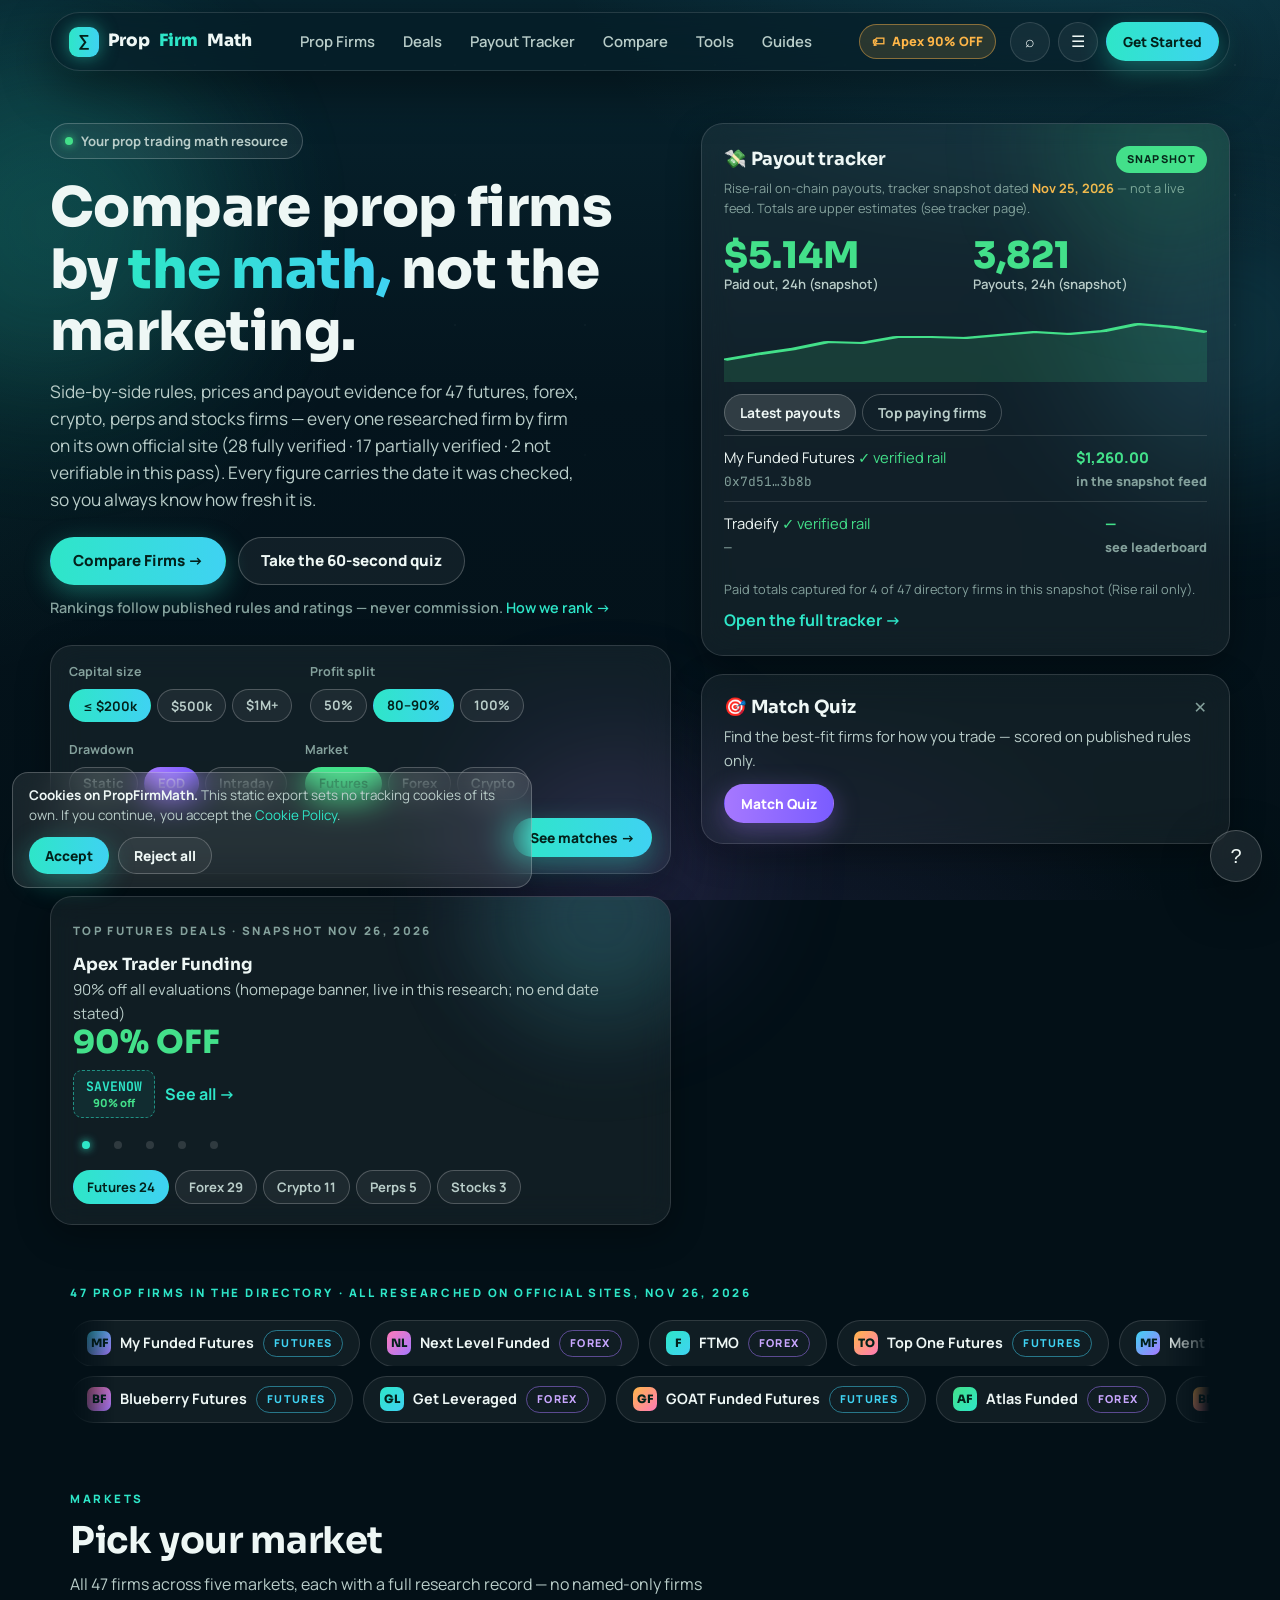
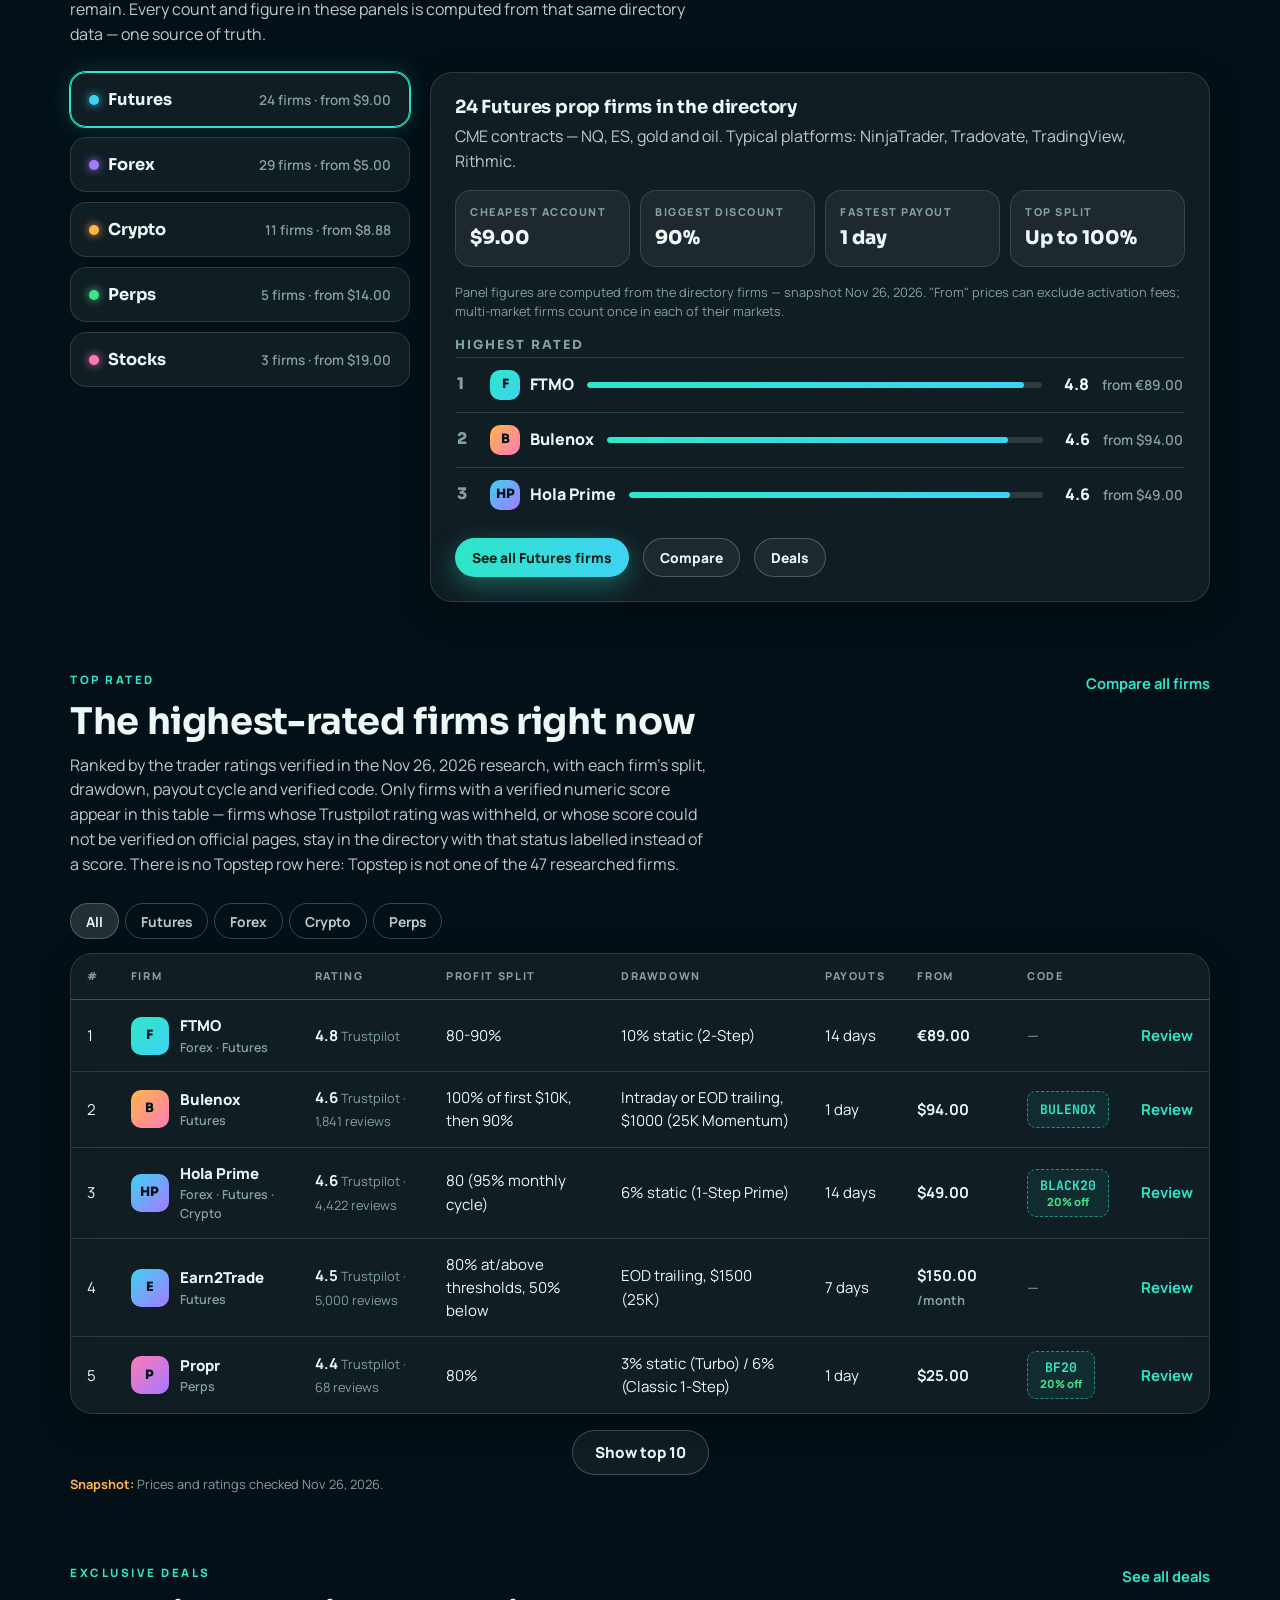
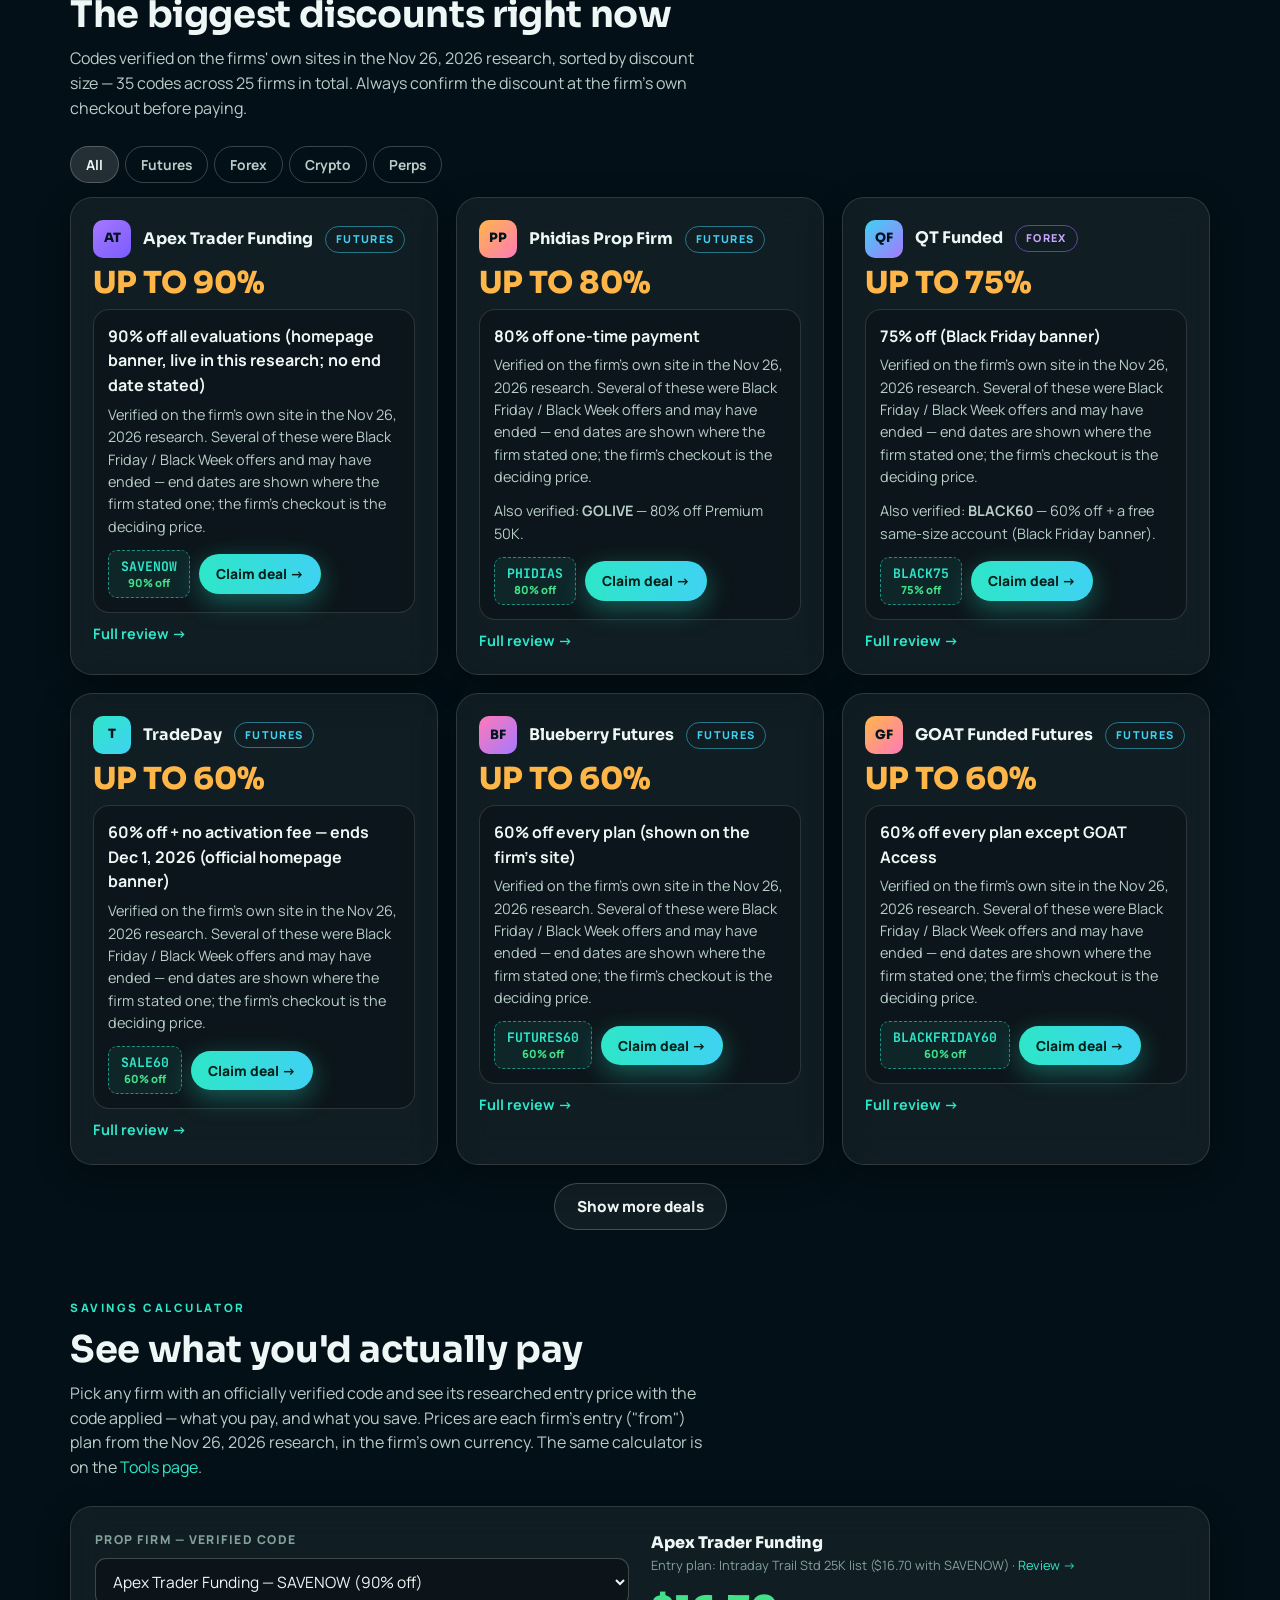
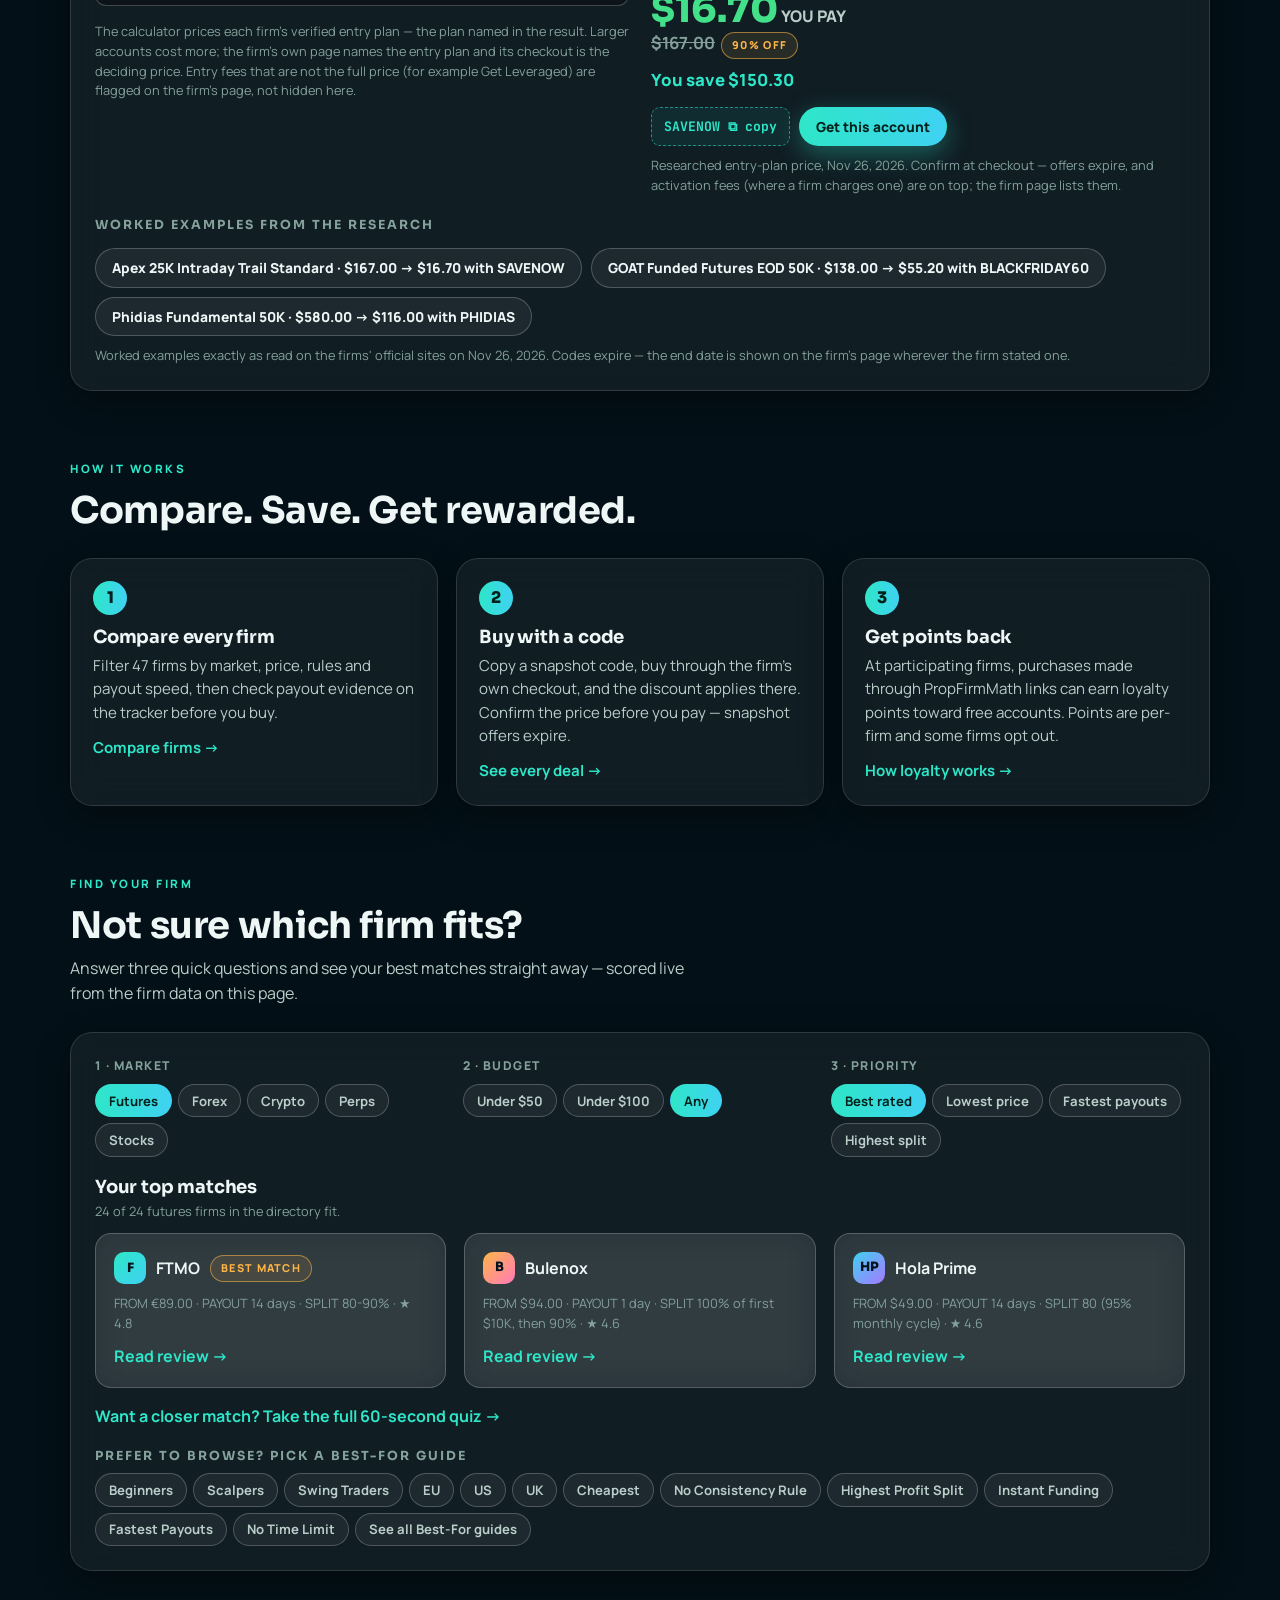
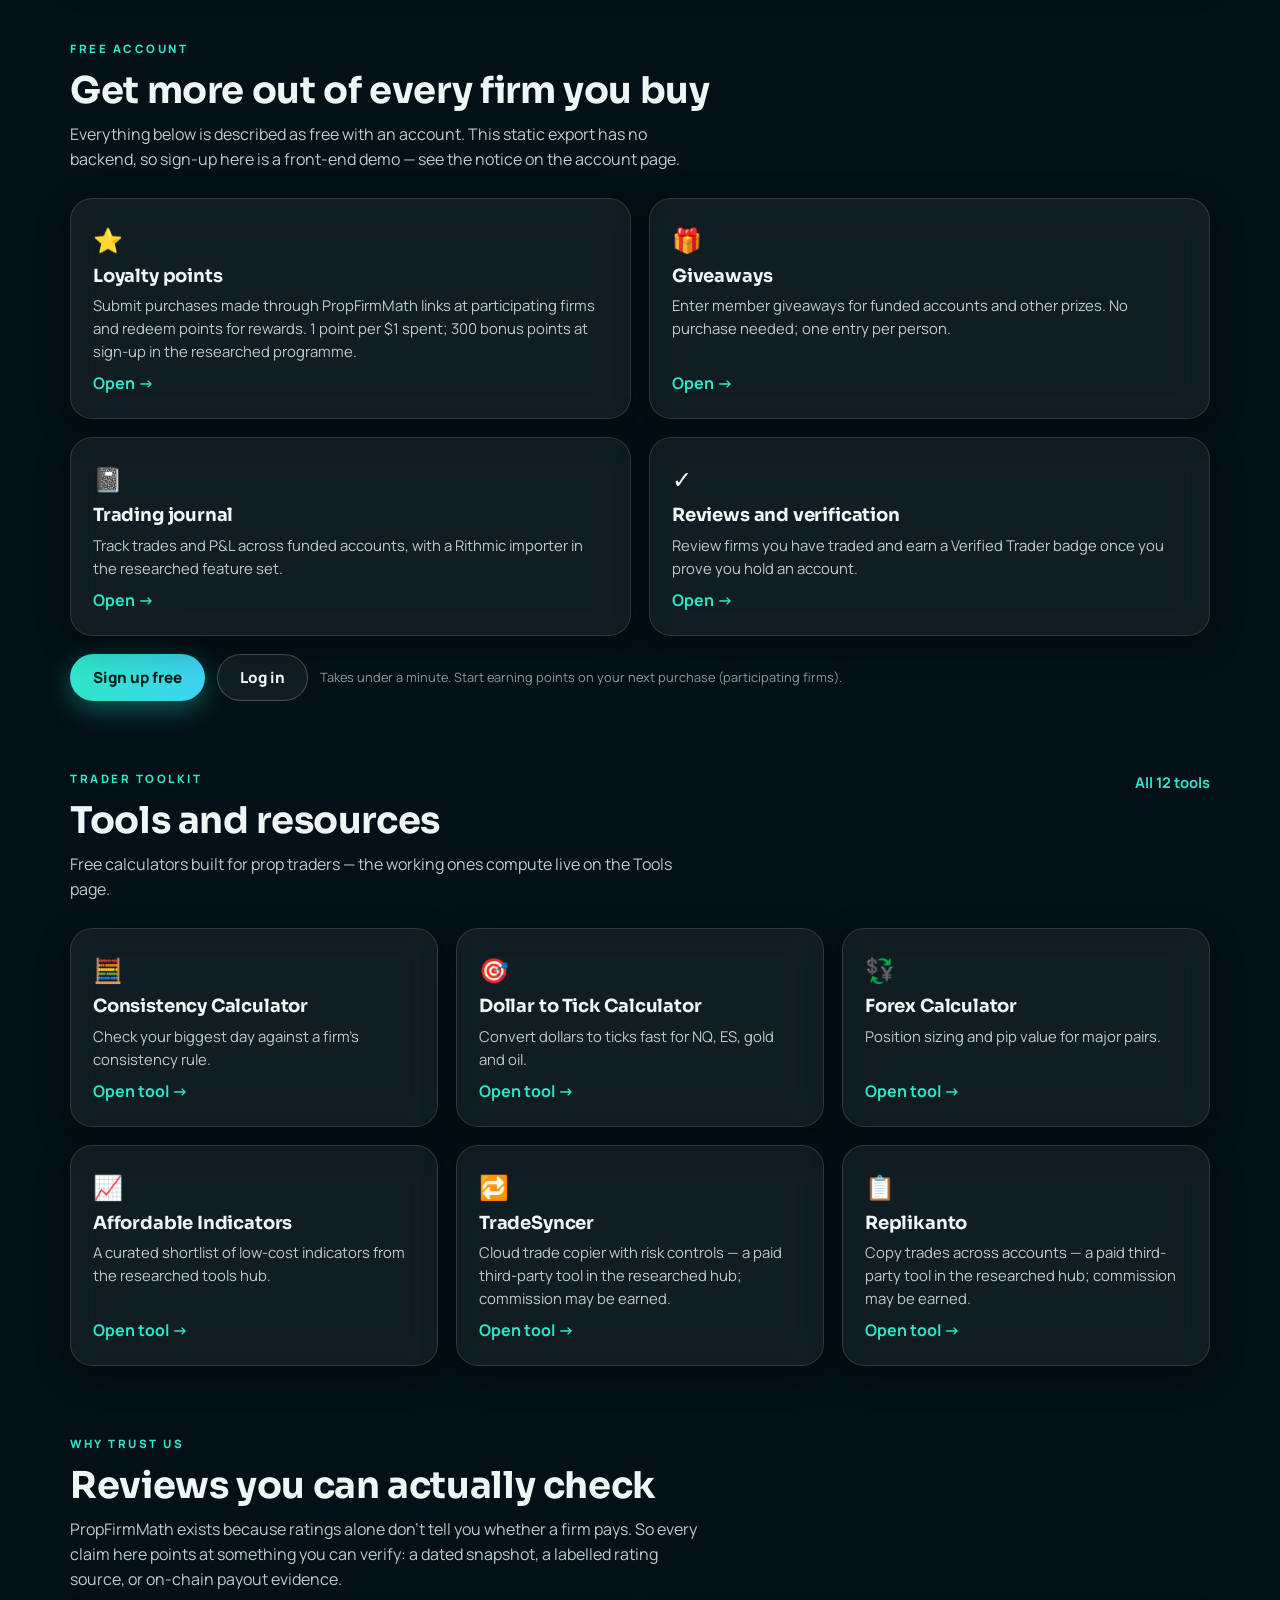
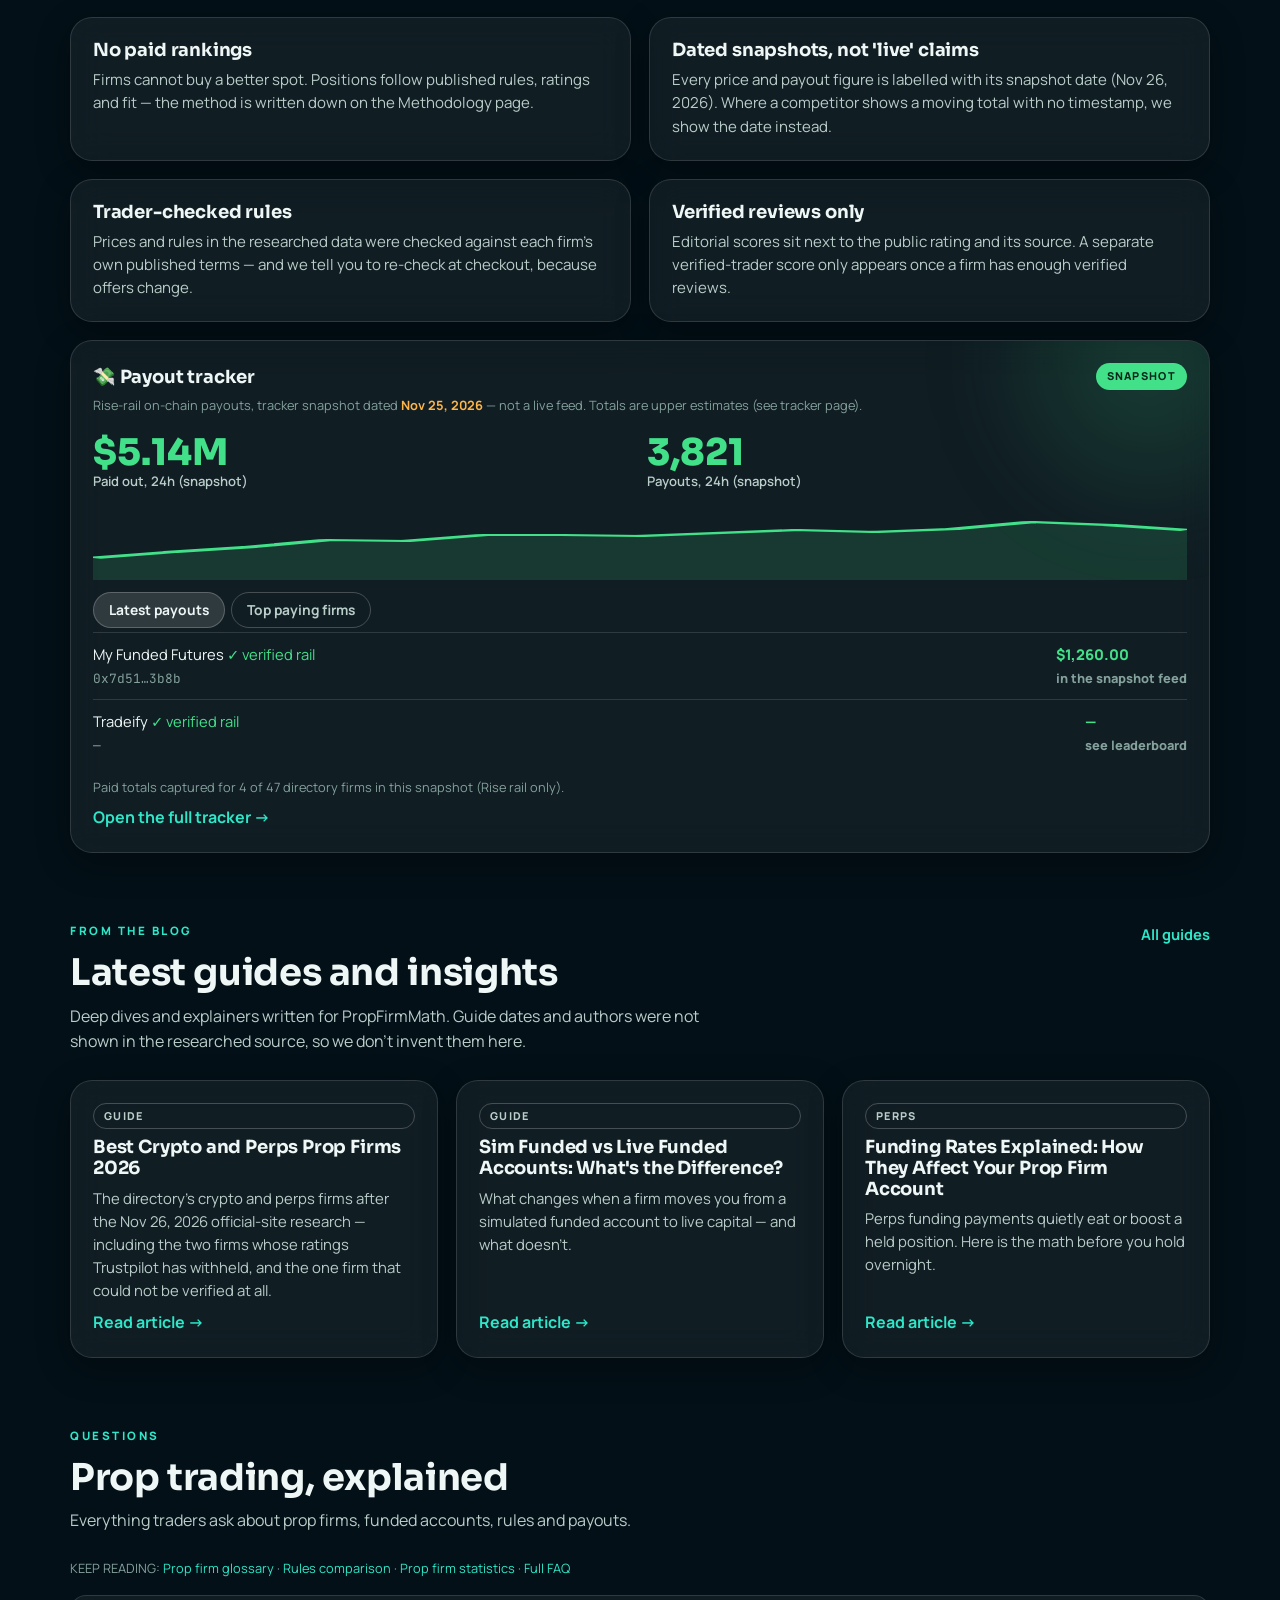
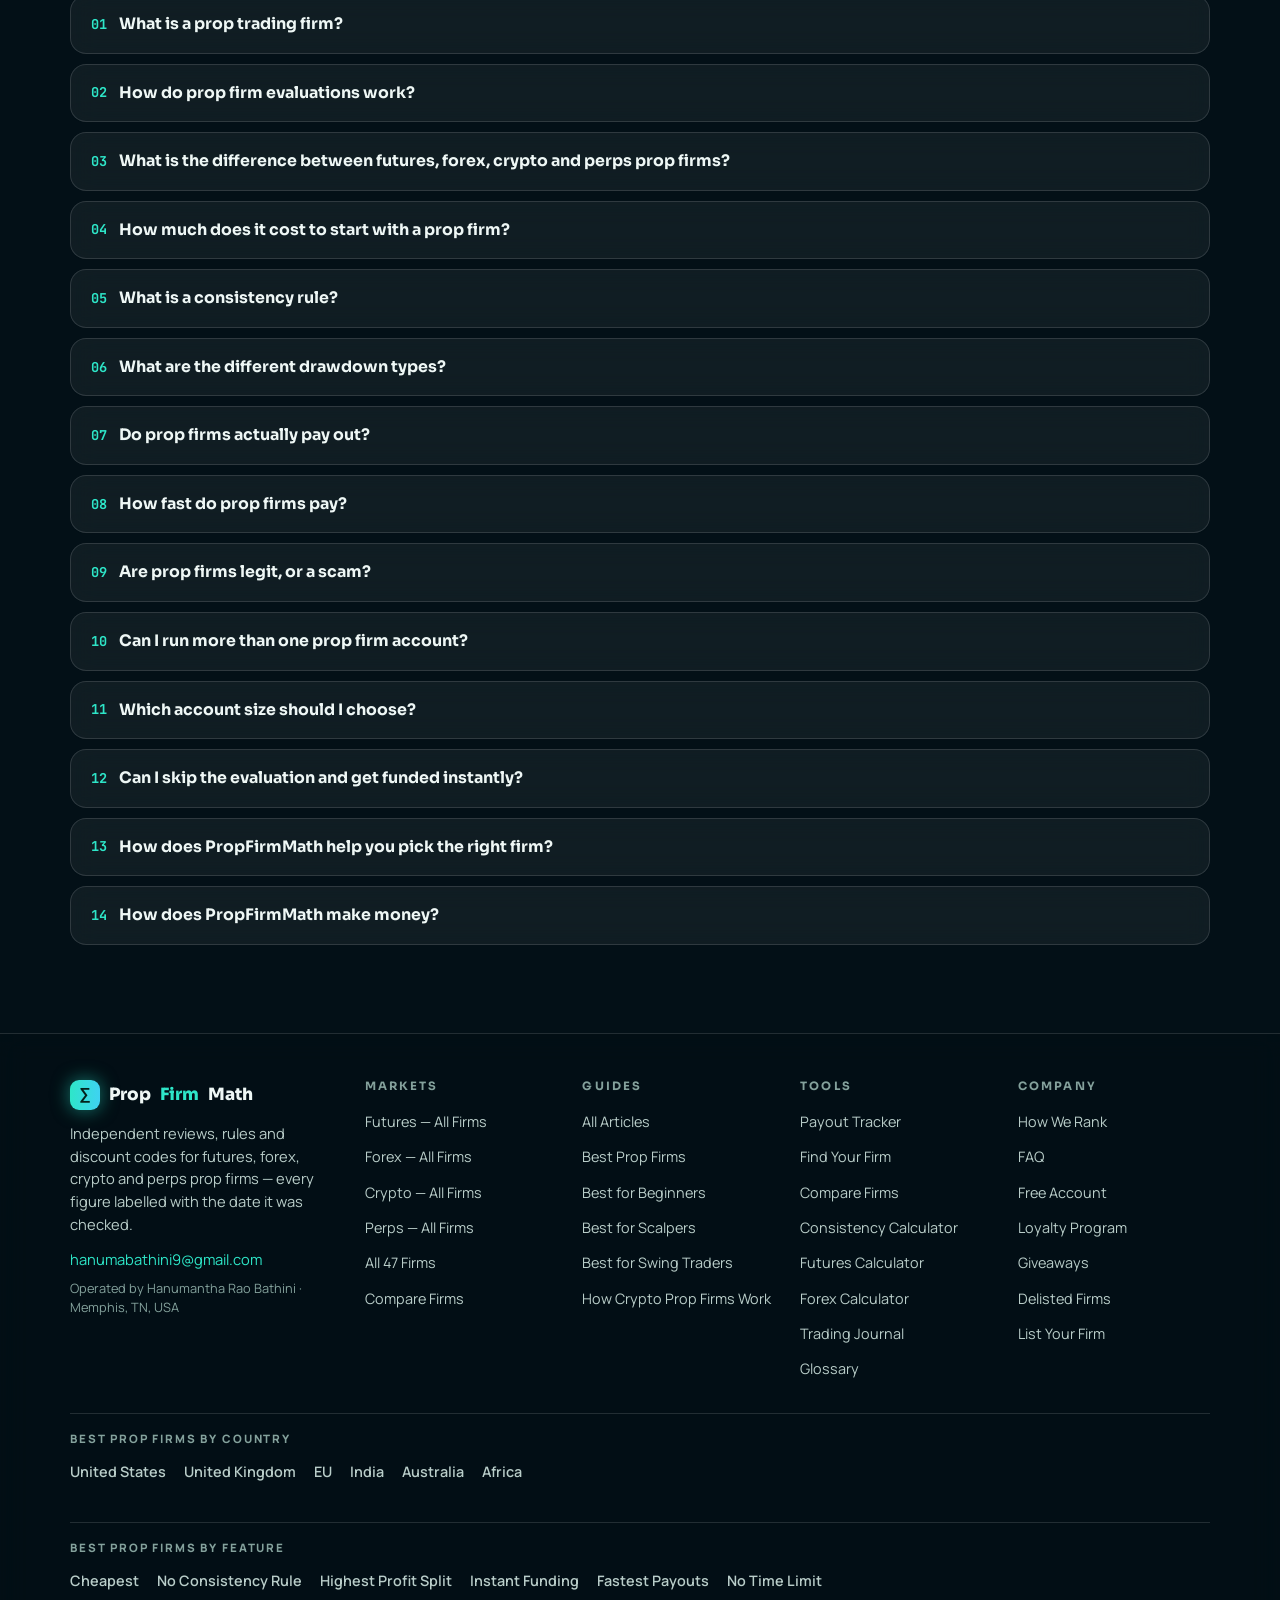
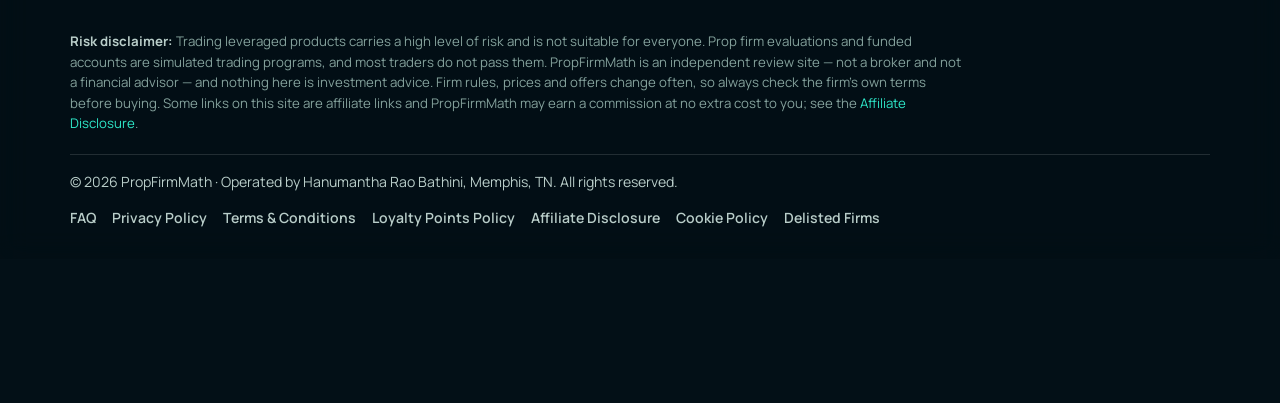
==== commit 283d2738: "Two-line opposite-direction firm marquee for the 47 firms" ====
--- a/site/index.html
+++ b/site/index.html
@@ -158,11 +158,23 @@
 .tabs button{border:1px solid var(--line2);background:transparent;color:var(--ink2);border-radius:999px;padding:7px 15px;font-weight:700;font-size:.86rem;cursor:pointer;font-family:inherit;min-height:2.3rem}
 .tabs button.sel{background:var(--glass3);color:var(--ink);border-color:var(--line2)}
 svg.spark{width:100%;height:74px;display:block}
-/* marquee */
+/* marquee — two rows scrolling in opposite directions */
 .marquee-sec{padding-top:44px}
-.marquee{overflow:visible}
-.marquee-track{display:flex;gap:10px;flex-wrap:wrap;padding:6px 0}
-.chip{display:inline-flex;align-items:center;gap:9px;background:var(--glass);border:1px solid var(--line);border-radius:999px;padding:9px 16px;color:var(--ink);font-weight:700;font-size:.9rem;white-space:nowrap;min-height:2.6rem}
+.marquee{display:flex;flex-direction:column;gap:10px;overflow:hidden;padding:6px 0;-webkit-mask-image:linear-gradient(90deg,transparent,#000 4%,#000 96%,transparent);mask-image:linear-gradient(90deg,transparent,#000 4%,#000 96%,transparent)}
+.marquee-row{overflow:hidden}
+.marquee-track{display:flex;width:max-content;flex-wrap:nowrap;will-change:transform}
+.marquee-set{display:flex;gap:10px;padding-right:10px;align-items:center;flex:none}
+.marquee-track.left{animation:marquee-left 72s linear infinite}
+.marquee-track.right{animation:marquee-right 80s linear infinite}
+@keyframes marquee-left{from{transform:translateX(0)}to{transform:translateX(-50%)}}
+@keyframes marquee-right{from{transform:translateX(-50%)}to{transform:translateX(0)}}
+.marquee:hover .marquee-track,.marquee:focus-within .marquee-track{animation-play-state:paused}
+@media (prefers-reduced-motion: reduce){
+  .marquee{-webkit-mask-image:none;mask-image:none}
+  .marquee-row{overflow-x:auto;padding-bottom:6px}
+  .marquee-track{animation:none}
+}
+.chip{display:inline-flex;align-items:center;gap:9px;background:var(--glass);border:1px solid var(--line);border-radius:999px;padding:9px 16px;color:var(--ink);font-weight:700;font-size:.9rem;white-space:nowrap;min-height:2.6rem;flex:none}
 .chip:hover{background:var(--glass2);text-decoration:none}
 .chip .flogo{width:24px;height:24px;border-radius:7px;display:grid;place-items:center;font-size:.72rem;font-weight:800;color:#03211b}
 /* firm logo block */
@@ -738,10 +750,21 @@
    + '<div>'+payoutCardHTML()
    + '<div class="glass" style="margin-top:18px;padding:20px 22px"><div style="display:flex;justify-content:space-between;align-items:center;gap:10px"><h3>🎯 Match Quiz</h3><a href="#/quiz" aria-label="Close match quiz card" style="color:var(--ink3);font-weight:800">✕</a></div><p style="color:var(--ink2);font-size:.93rem;margin-top:6px">Find the best-fit firms for how you trade — scored on published rules only.</p><a class="btn btn-violet btn-sm" href="#/quiz" style="margin-top:12px">Match Quiz</a></div>'
    + "</div></div></div>";
-  /* marquee */
-  html += '<div class="wrap marquee-sec"><span class="eyebrow">'+COUNTS.total+' prop firms in the directory · all researched on official sites, '+SNAPSHOT+'</span><div class="marquee" aria-label="Firm directory strip"><div class="marquee-track">'
-   + marqueeFirms.map(function(f){ var idx=0; for(var i=0;i<f.slug.length;i++) idx+=f.slug.charCodeAt(i); return '<a class="chip" href="#/firm/'+f.slug+'"><span class="flogo" style="background:'+LOGO_COLORS[idx%LOGO_COLORS.length]+'">'+initials(f.name)+'</span>'+esc(f.name)+' <span class="tag '+f.markets[0]+'">'+MARKETS[f.markets[0]].label+"</span></a>"; }).join("")
-   + "</div></div></div>";
+  /* marquee — two rows, opposite directions, like the original site */
+  var chipHTML = function(f, dup){
+    var idx=0; for(var i=0;i<f.slug.length;i++) idx+=f.slug.charCodeAt(i);
+    return '<a class="chip" href="#/firm/'+f.slug+'"'+(dup?' tabindex="-1" aria-hidden="true"':"")+'><span class="flogo" style="background:'+LOGO_COLORS[idx%LOGO_COLORS.length]+'">'+initials(f.name)+'</span>'+esc(f.name)+' <span class="tag '+f.markets[0]+'">'+MARKETS[f.markets[0]].label+"</span></a>";
+  };
+  var marqueeRowHTML = function(list, dir){
+    var first = list.map(function(f){return chipHTML(f,false)}).join("");
+    var second = list.map(function(f){return chipHTML(f,true)}).join("");
+    return '<div class="marquee-row"><div class="marquee-track '+dir+'"><div class="marquee-set">'+first+'</div><div class="marquee-set" aria-hidden="true">'+second+"</div></div></div>";
+  };
+  var marqueeHalf = Math.ceil(marqueeFirms.length/2);
+  html += '<div class="wrap marquee-sec"><span class="eyebrow">'+COUNTS.total+' prop firms in the directory · all researched on official sites, '+SNAPSHOT+'</span><div class="marquee" aria-label="Firm directory strip">'
+   + marqueeRowHTML(marqueeFirms.slice(0,marqueeHalf), "left")
+   + marqueeRowHTML(marqueeFirms.slice(marqueeHalf), "right")
+   + "</div></div>";
   /* market picker */
   var ms = marketStats(homeState.market);
   html += '<section><div class="wrap"><div class="sec-head"><span class="eyebrow">Markets</span><h2>Pick your market</h2><p class="sub">All '+COUNTS.total+' firms across five markets, each with a full research record — no named-only firms remain. Every count and figure in these panels is computed from that same directory data — one source of truth.</p></div>'
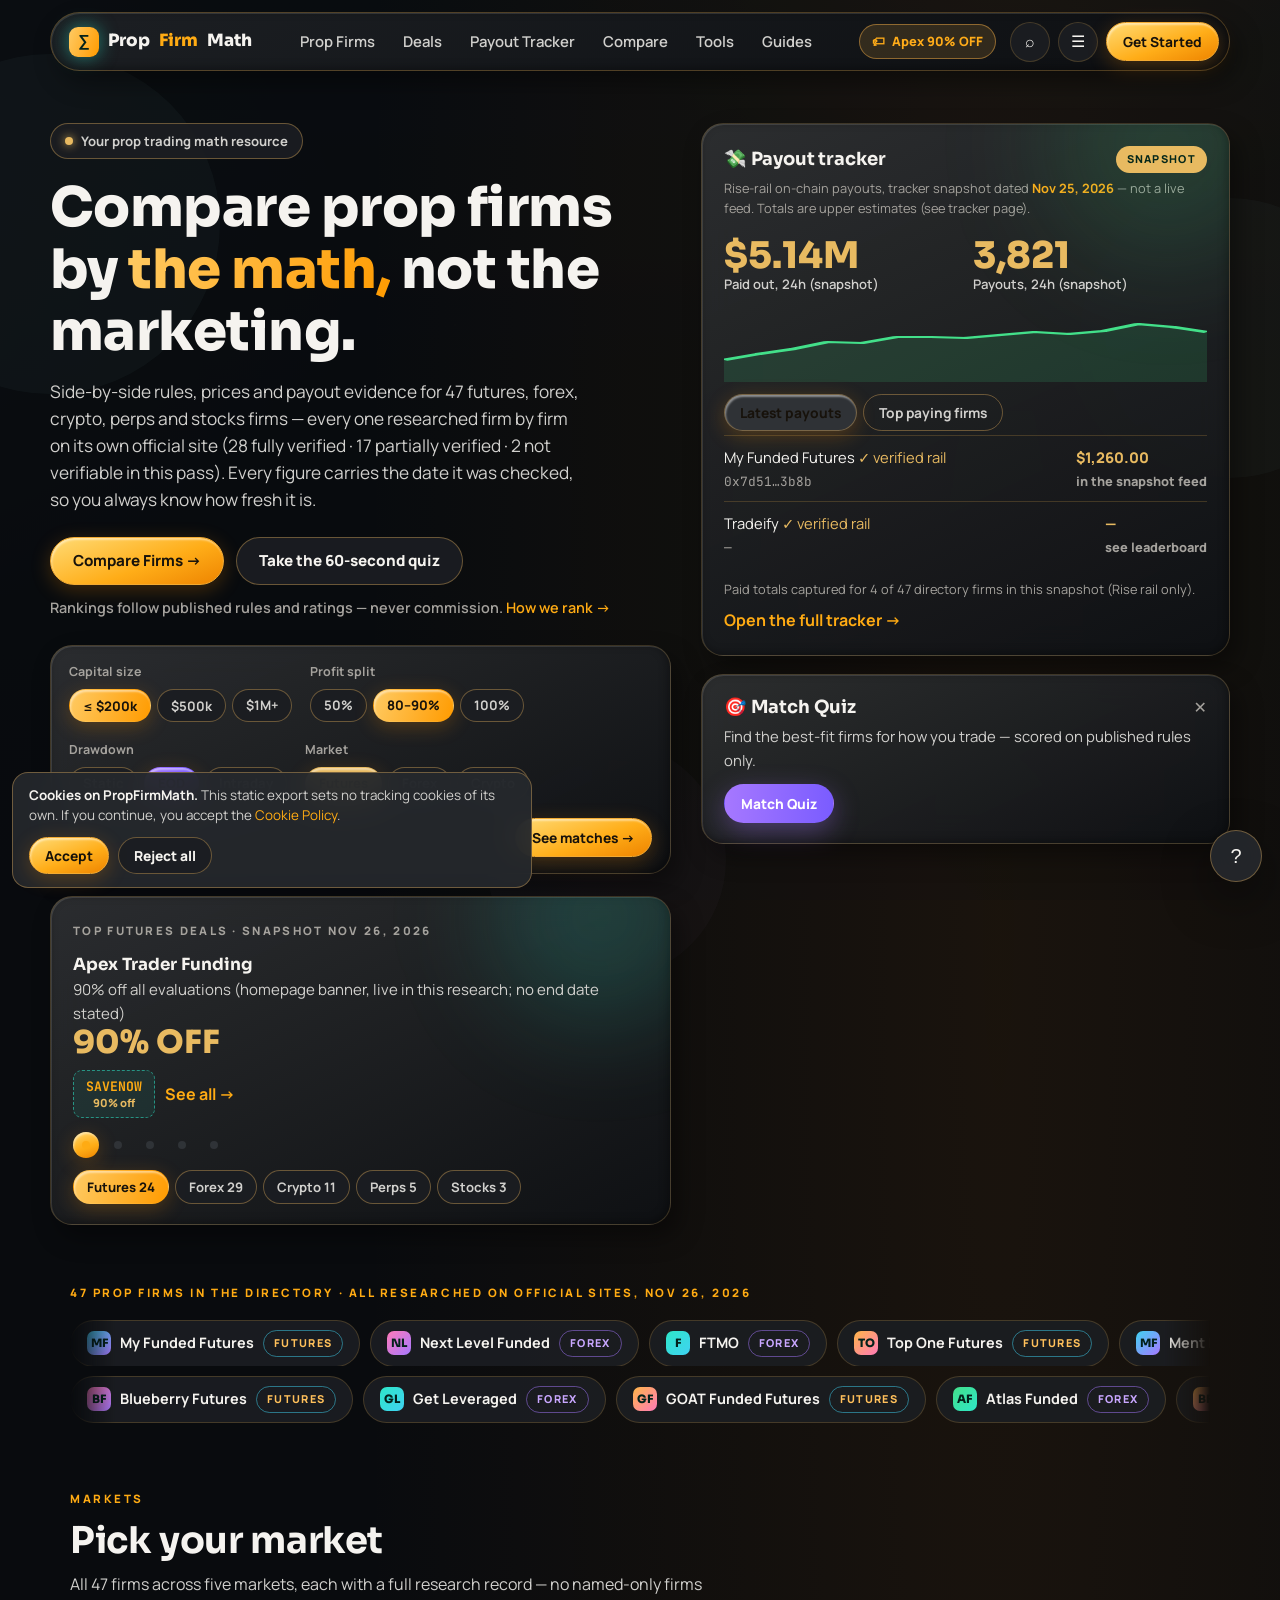
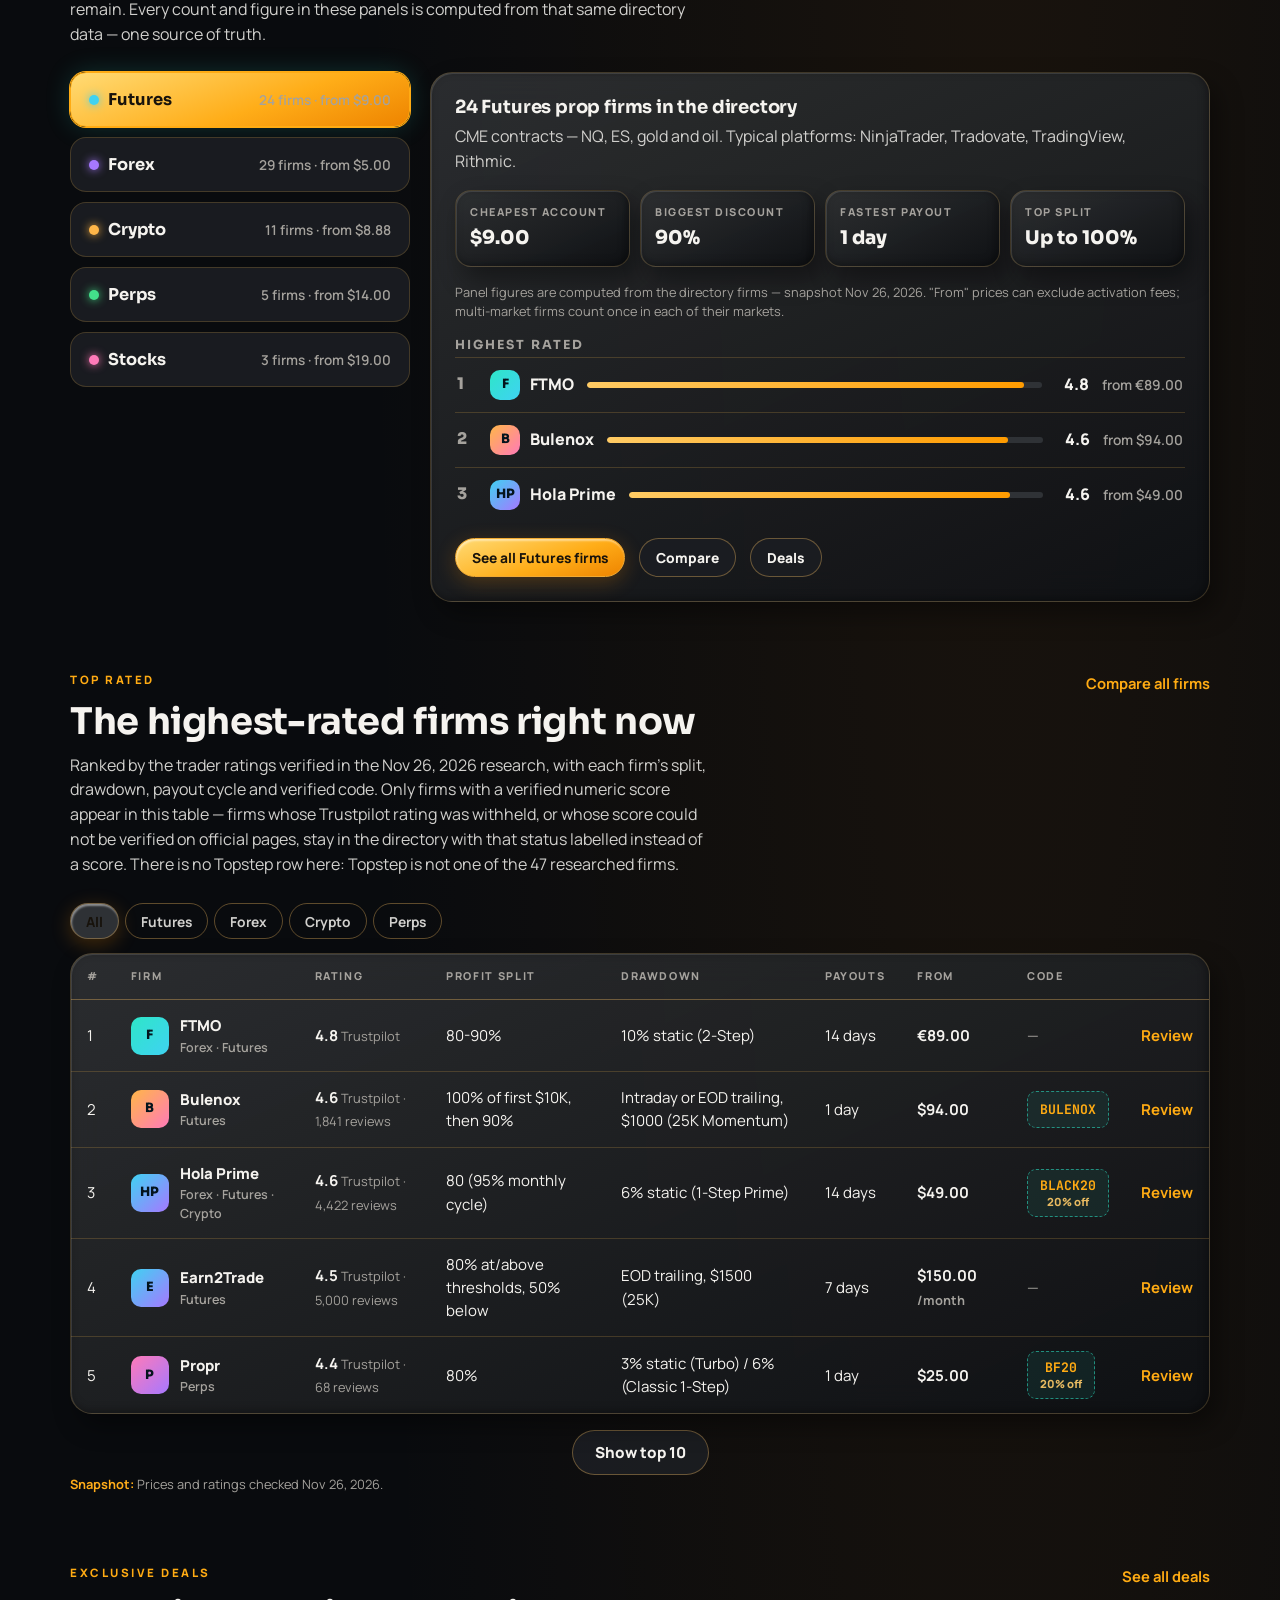
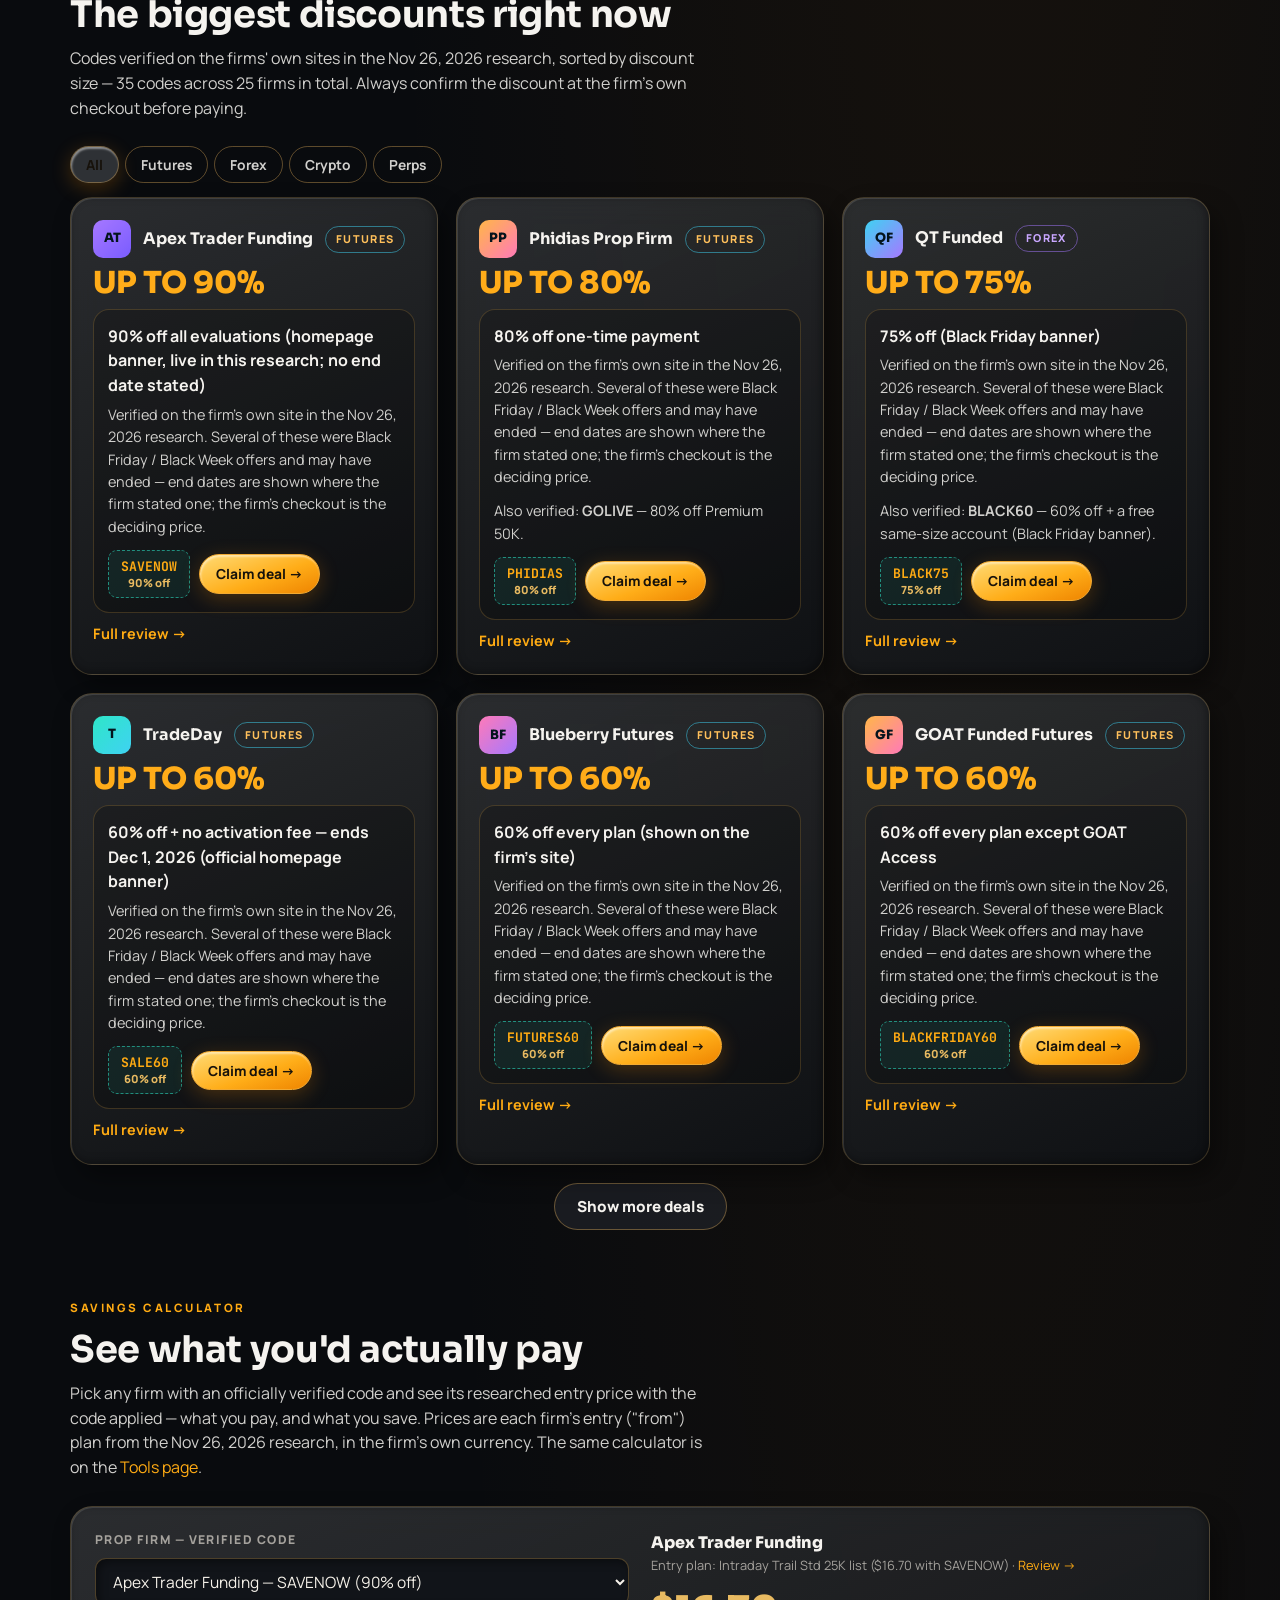
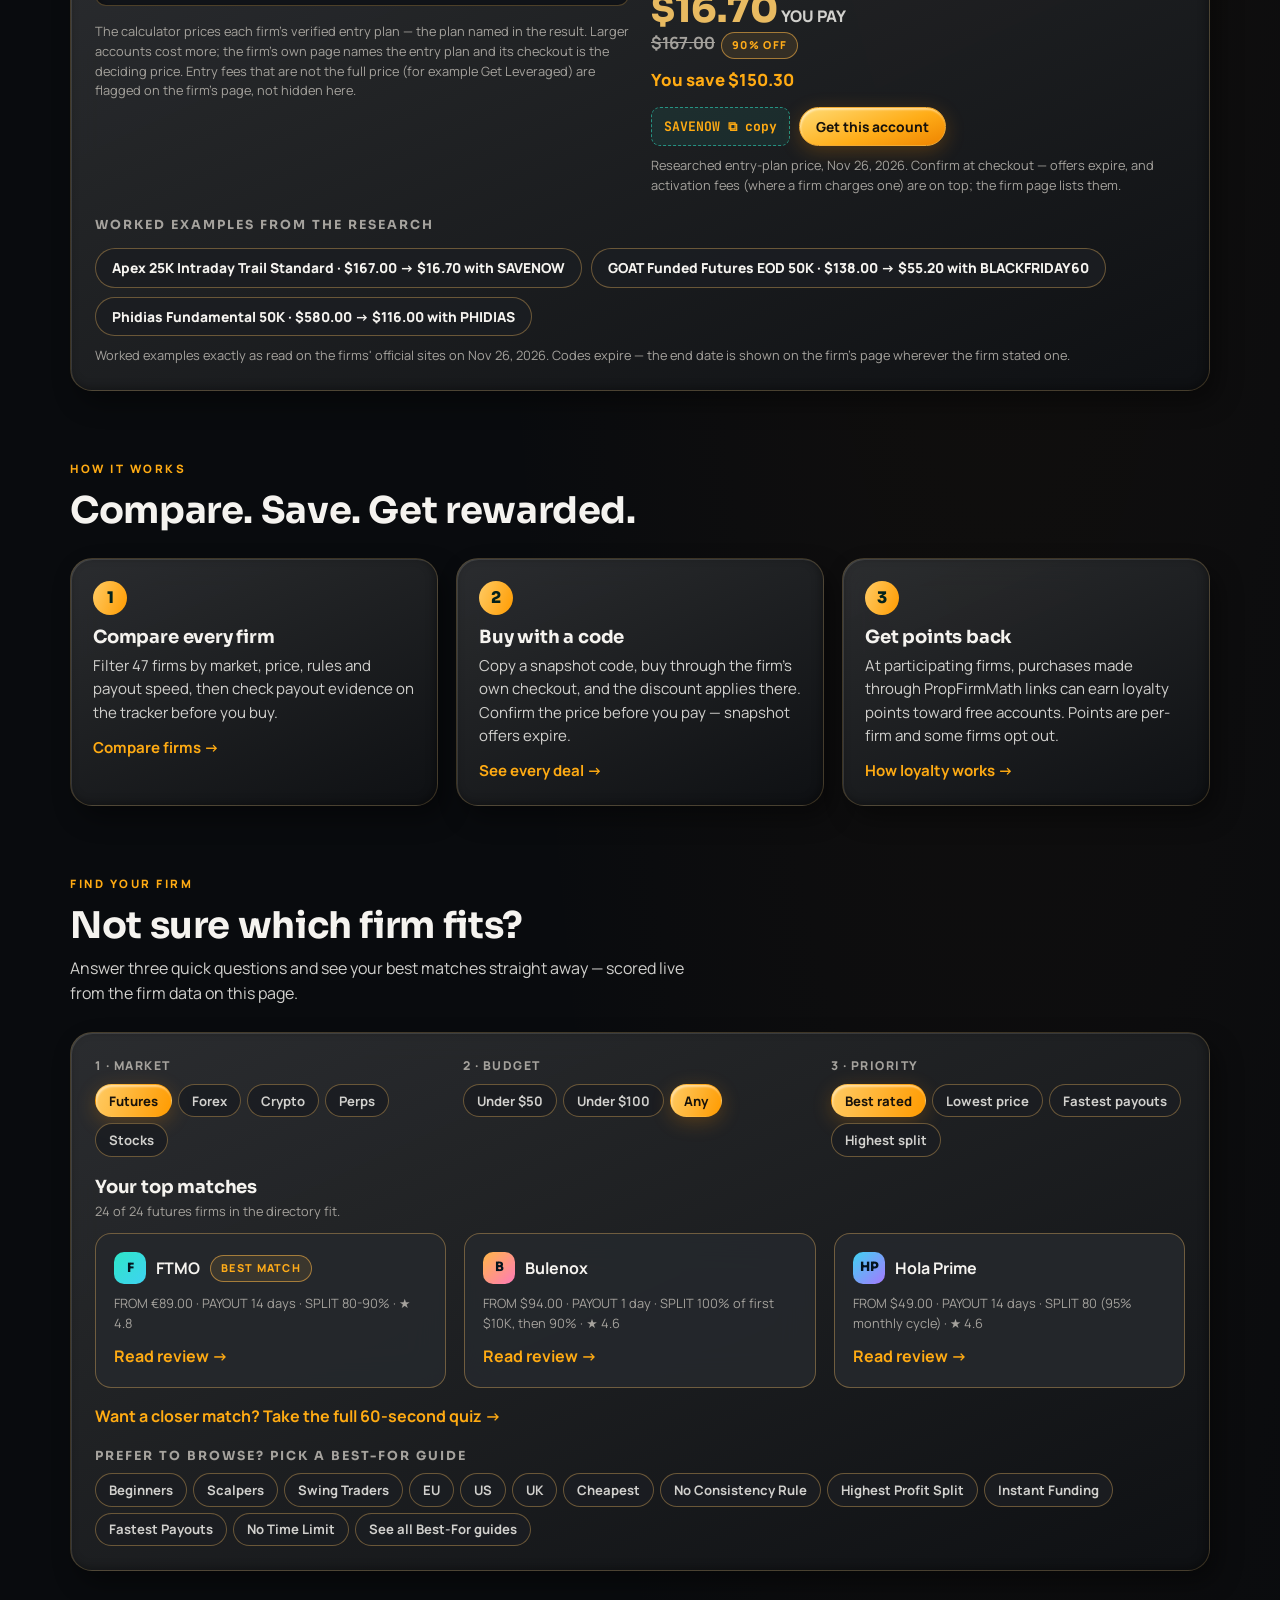
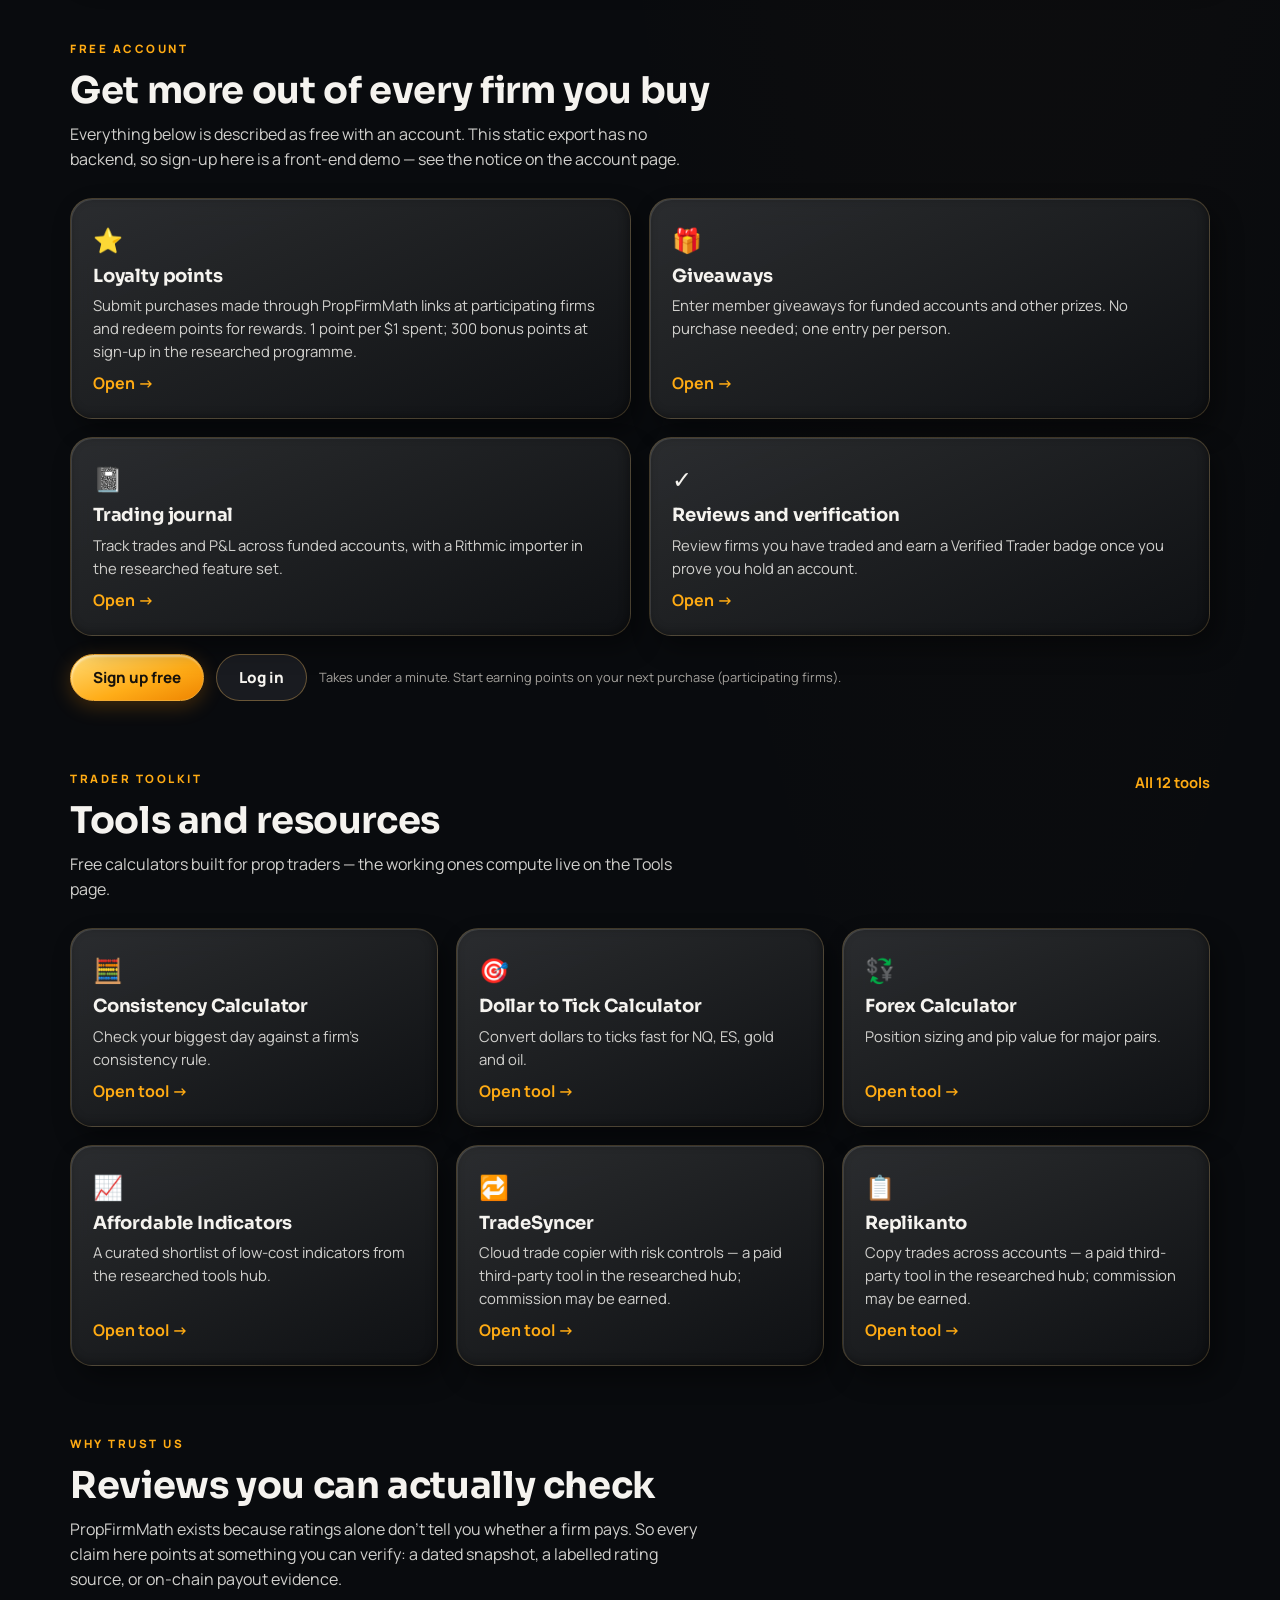
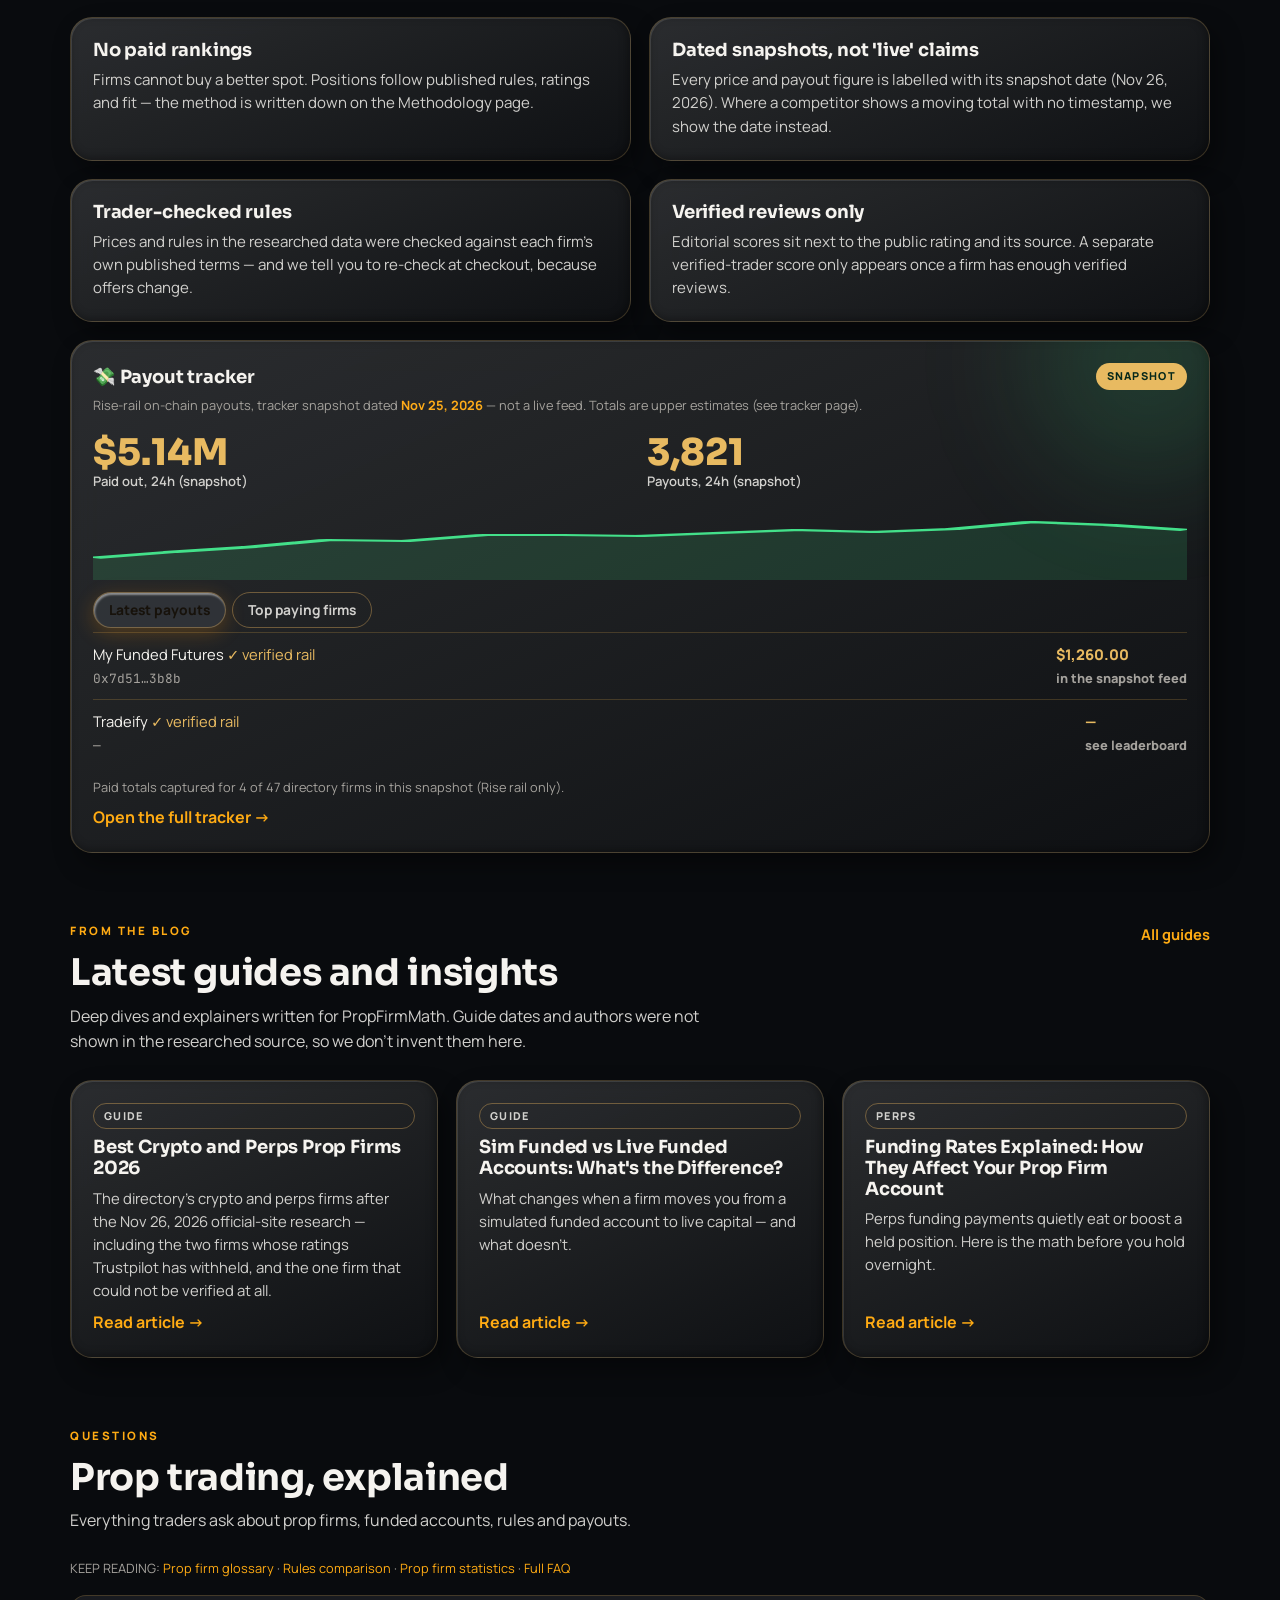
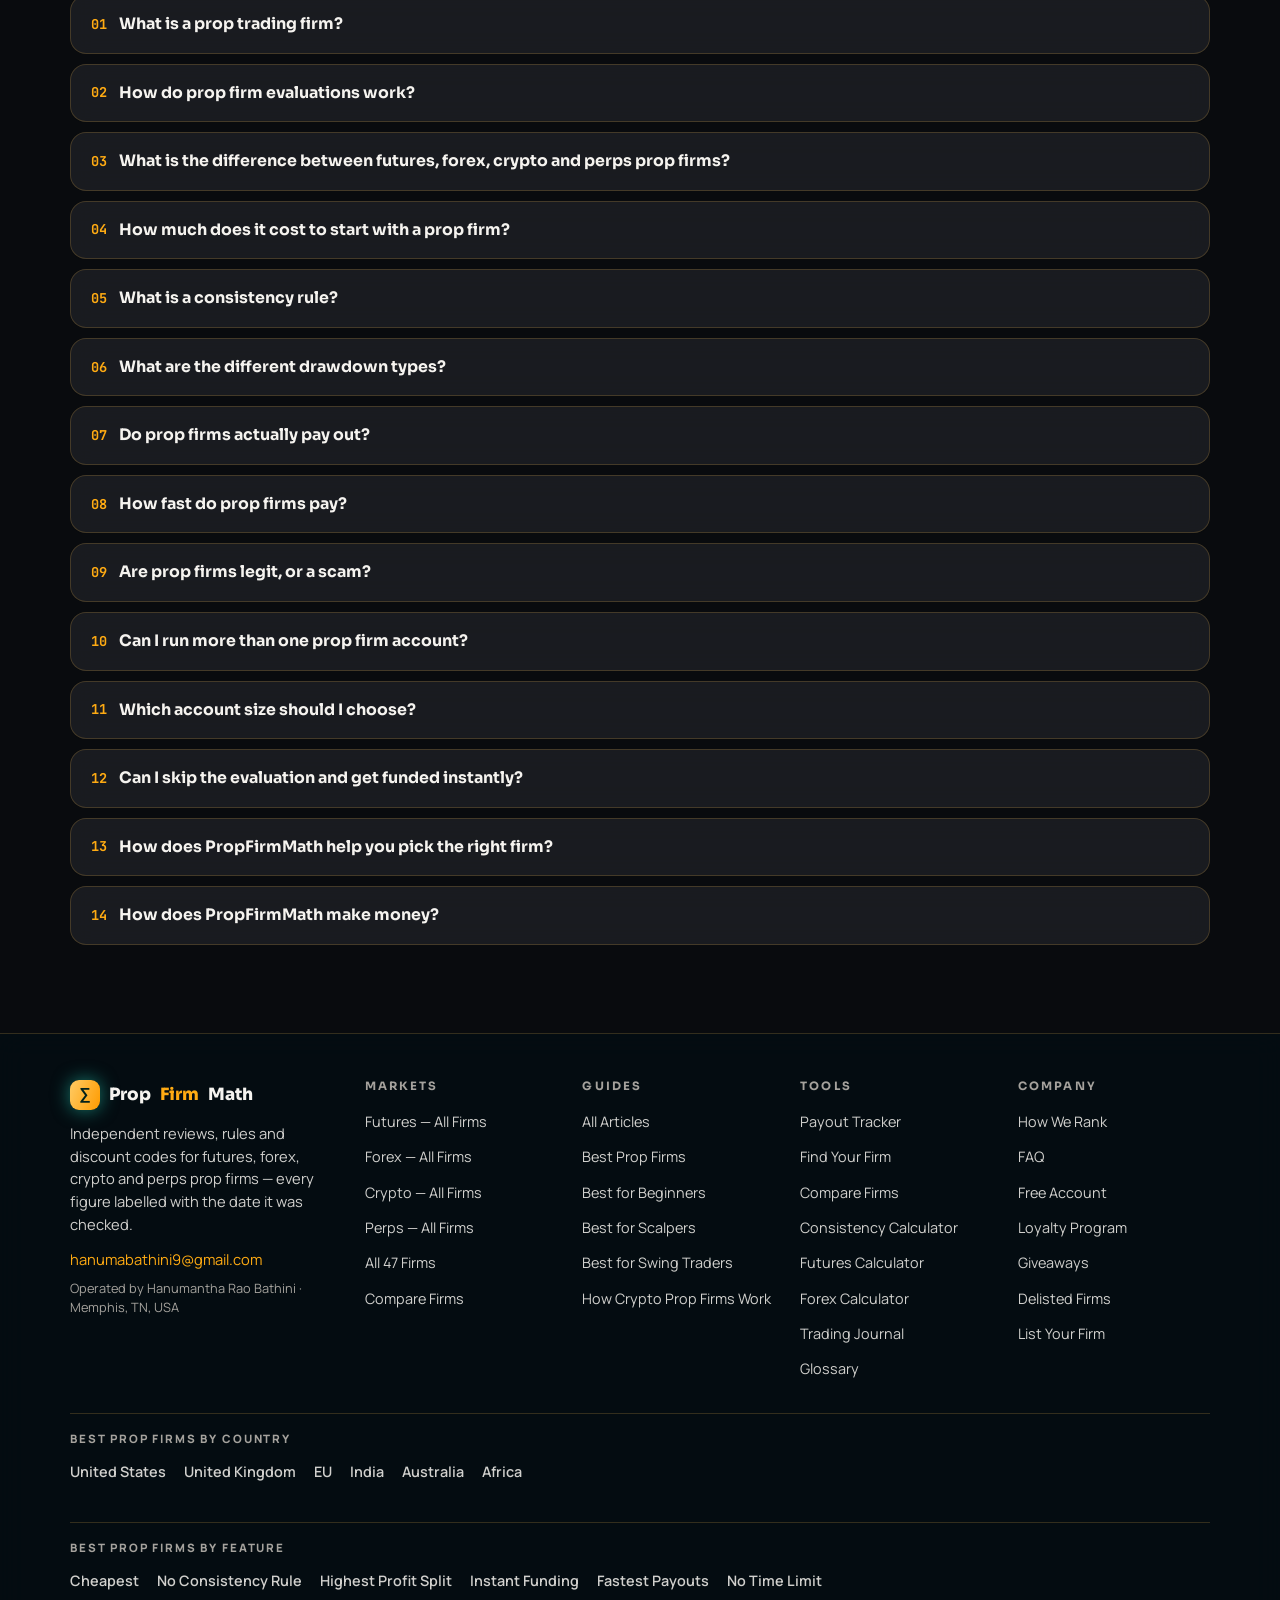
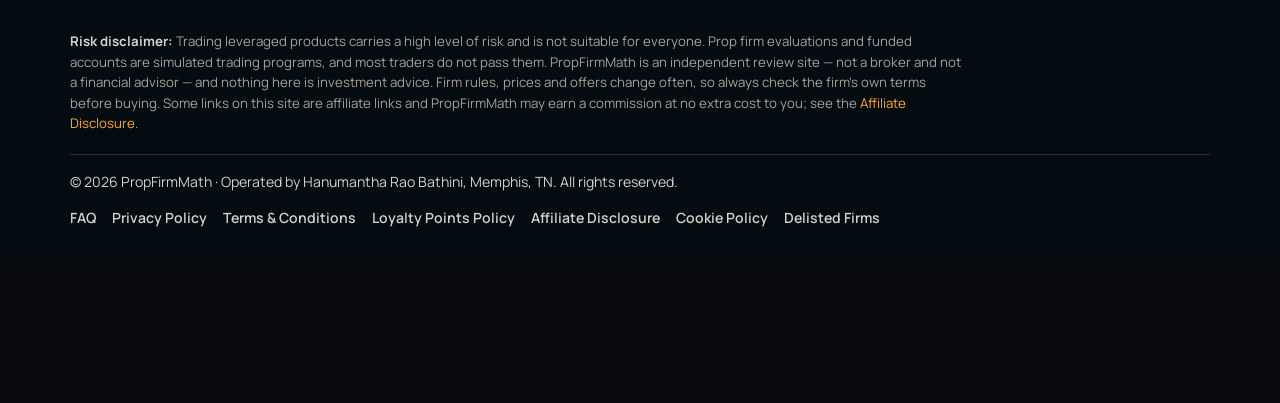
==== commit 5db7636e: "Prototype Obsidian Amber neumorphic theme without altering data or routes" ====
--- a/site/index.html
+++ b/site/index.html
@@ -330,6 +330,19 @@
   details.faq .ans{padding-left:20px}
   .pay-stats{grid-template-columns:1fr 1fr}
 }
+
+/* Obsidian & Amber concept — isolated trial branch. Existing data and routes preserved. */
+:root{--bg:#090b0e;--bg2:#111419;--bg3:#080a0d;--glass:rgba(27,30,34,.93);--glass2:rgba(37,40,44,.94);--glass3:rgba(49,52,56,.95);--line:rgba(255,190,79,.19);--line2:rgba(255,196,100,.35);--ink:#f5f3ef;--ink2:#d1d0cd;--ink3:#a5a29d;--teal:#ffab13;--cyan:#ffc05b;--violet:#e6a83e;--green:#e8ba61;--amber:#ffac19;--grad:linear-gradient(110deg,#ffcb64,#ff9b00);--grad2:linear-gradient(110deg,#ffdd8d,#ef8b00);--r-lg:22px;--r-md:16px;--r-sm:11px}
+body{background:radial-gradient(ellipse at 78% 8%,rgba(163,87,0,.11),transparent 45%),#090b0e;color:var(--ink)}
+.space-bg,.orb{opacity:.12;filter:saturate(.35)}
+.glass,.card,.header-pill,.stat-cell,.kv .cell{background:linear-gradient(155deg,rgba(46,48,50,.92),rgba(15,17,20,.96));border:1px solid rgba(255,197,103,.18);box-shadow:inset 1px 1px 0 rgba(255,255,255,.12),inset -2px -2px 8px rgba(0,0,0,.35),8px 12px 25px rgba(0,0,0,.38)}
+.btn-teal,.btn-primary,button.sel,.tabs .sel{background:linear-gradient(160deg,#ffdb75,#ffad18 58%,#ee8400);color:#17120b!important;border-color:#f2aa32;box-shadow:inset 1px 2px 2px rgba(255,255,255,.45),0 5px 20px rgba(255,145,0,.24);font-weight:750}
+a:hover,button:hover{filter:brightness(1.1)}
+.header-pill{background:linear-gradient(150deg,#1c1f23,#0d0f12);border-color:rgba(255,184,69,.25)}
+.main a[aria-current="page"],.main a.active{color:#ffbf4c!important}
+input,select,textarea{background:#111419!important;border:1px solid rgba(255,196,90,.25)!important;color:#f6f2ea!important;box-shadow:inset 3px 3px 8px rgba(0,0,0,.4)}
+:focus-visible{outline:2px solid #ffc04b!important;outline-offset:3px}
+@media(max-width:800px){.header-pill{border-radius:16px}.glass,.card{box-shadow:inset 1px 1px 0 rgba(255,255,255,.1),0 6px 18px rgba(0,0,0,.35)}}
 </style>
 </head>
 <body>
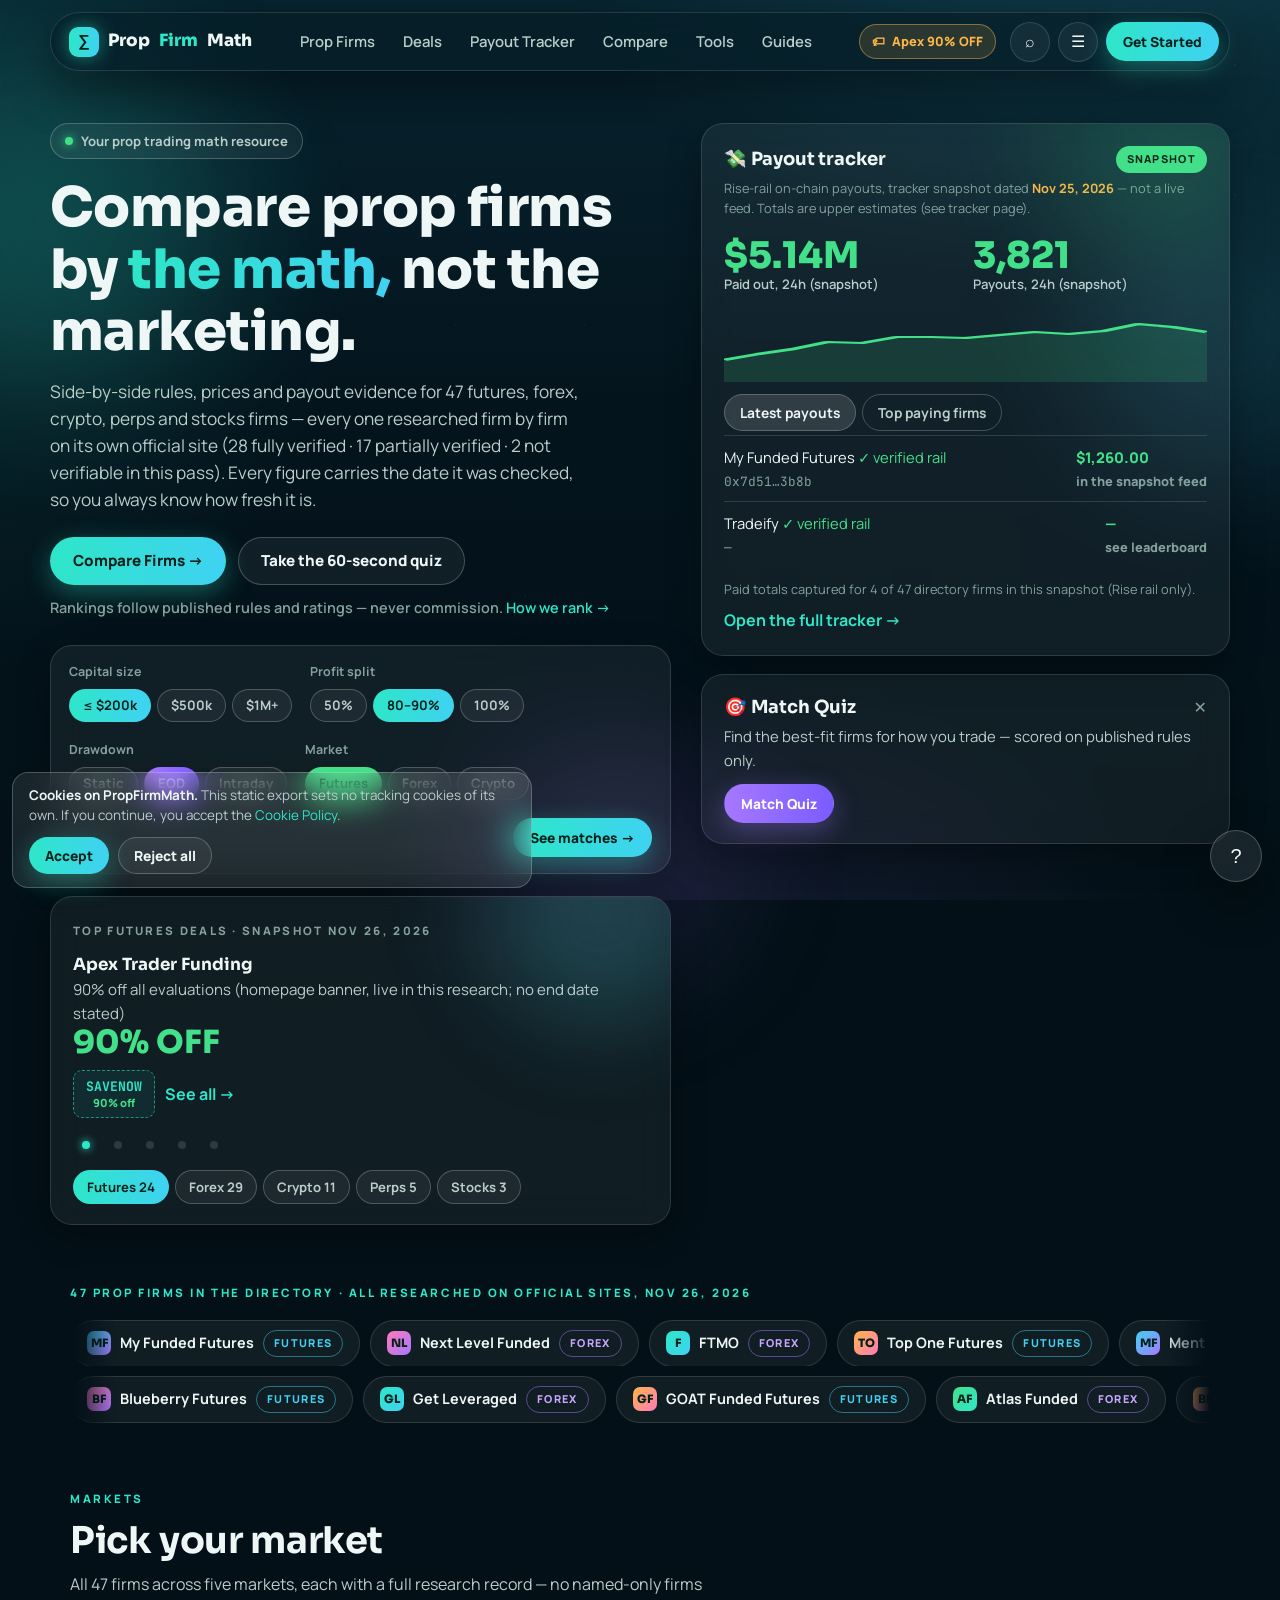
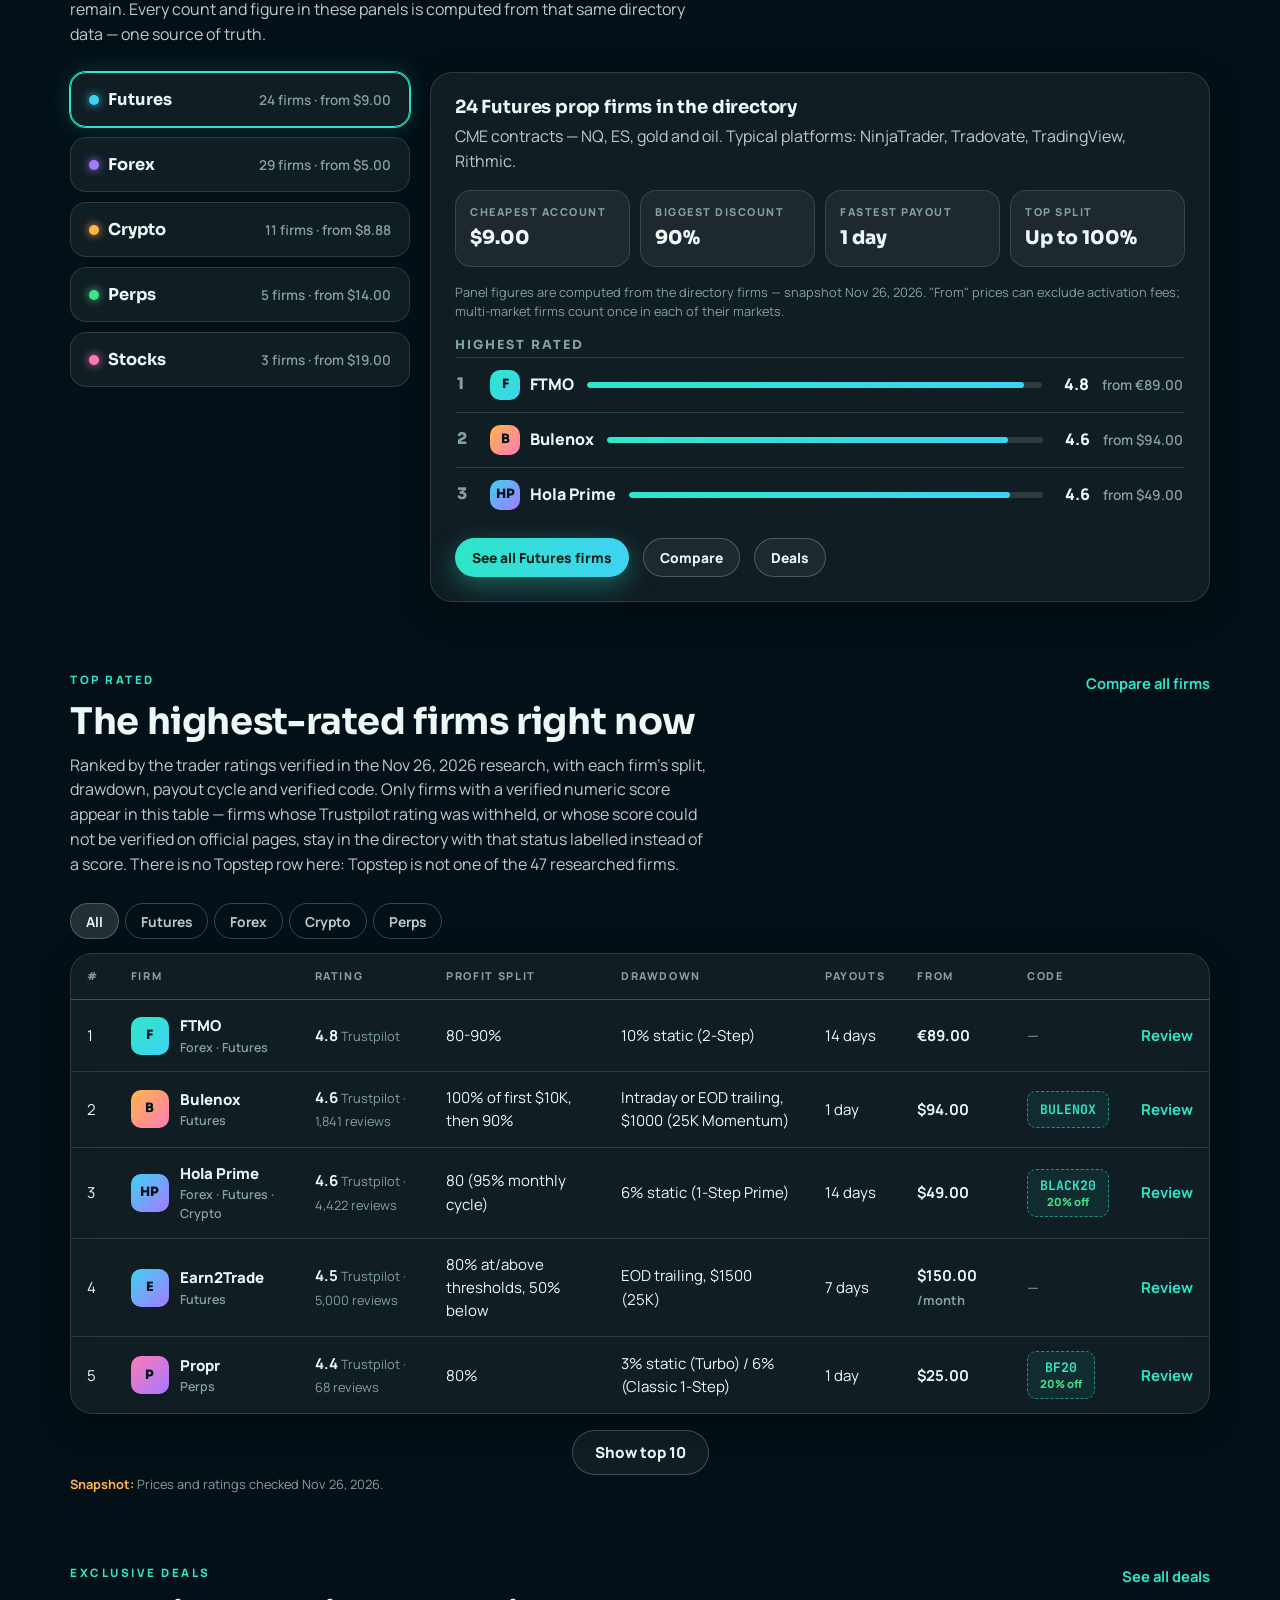
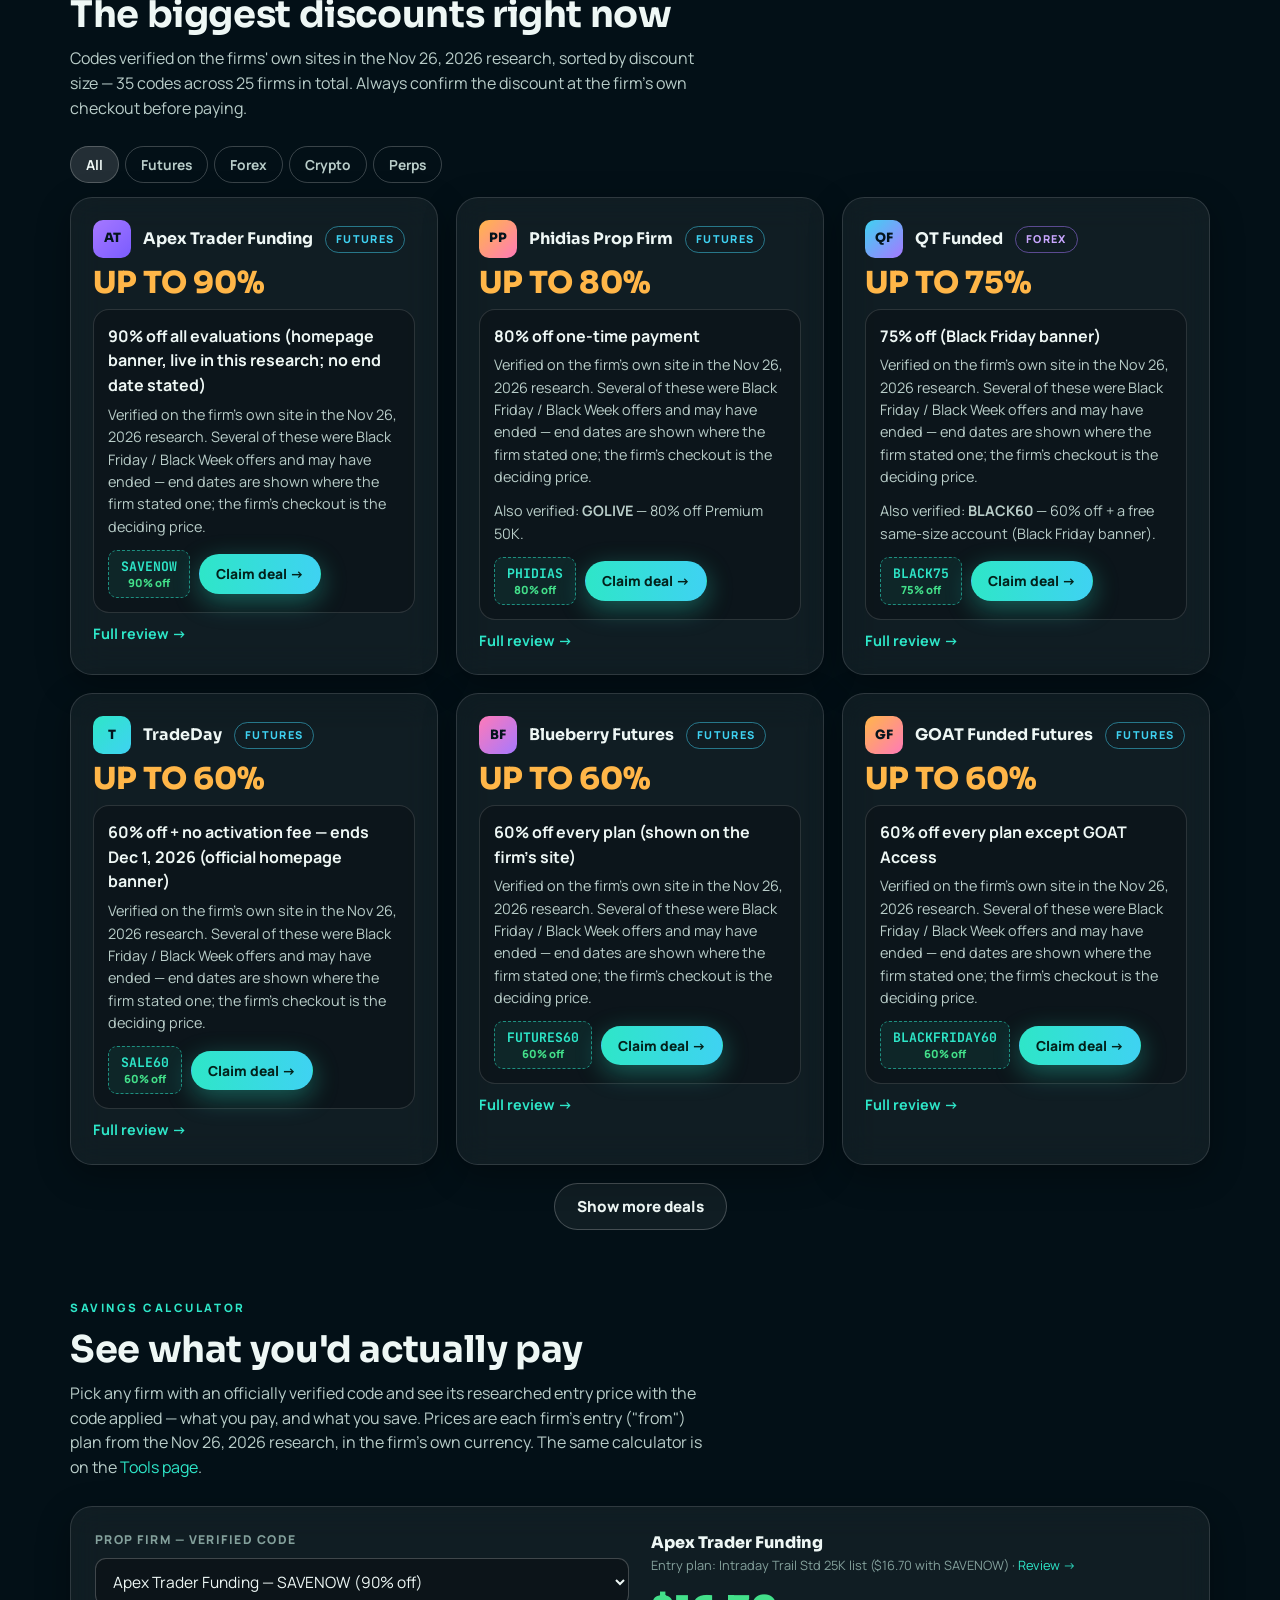
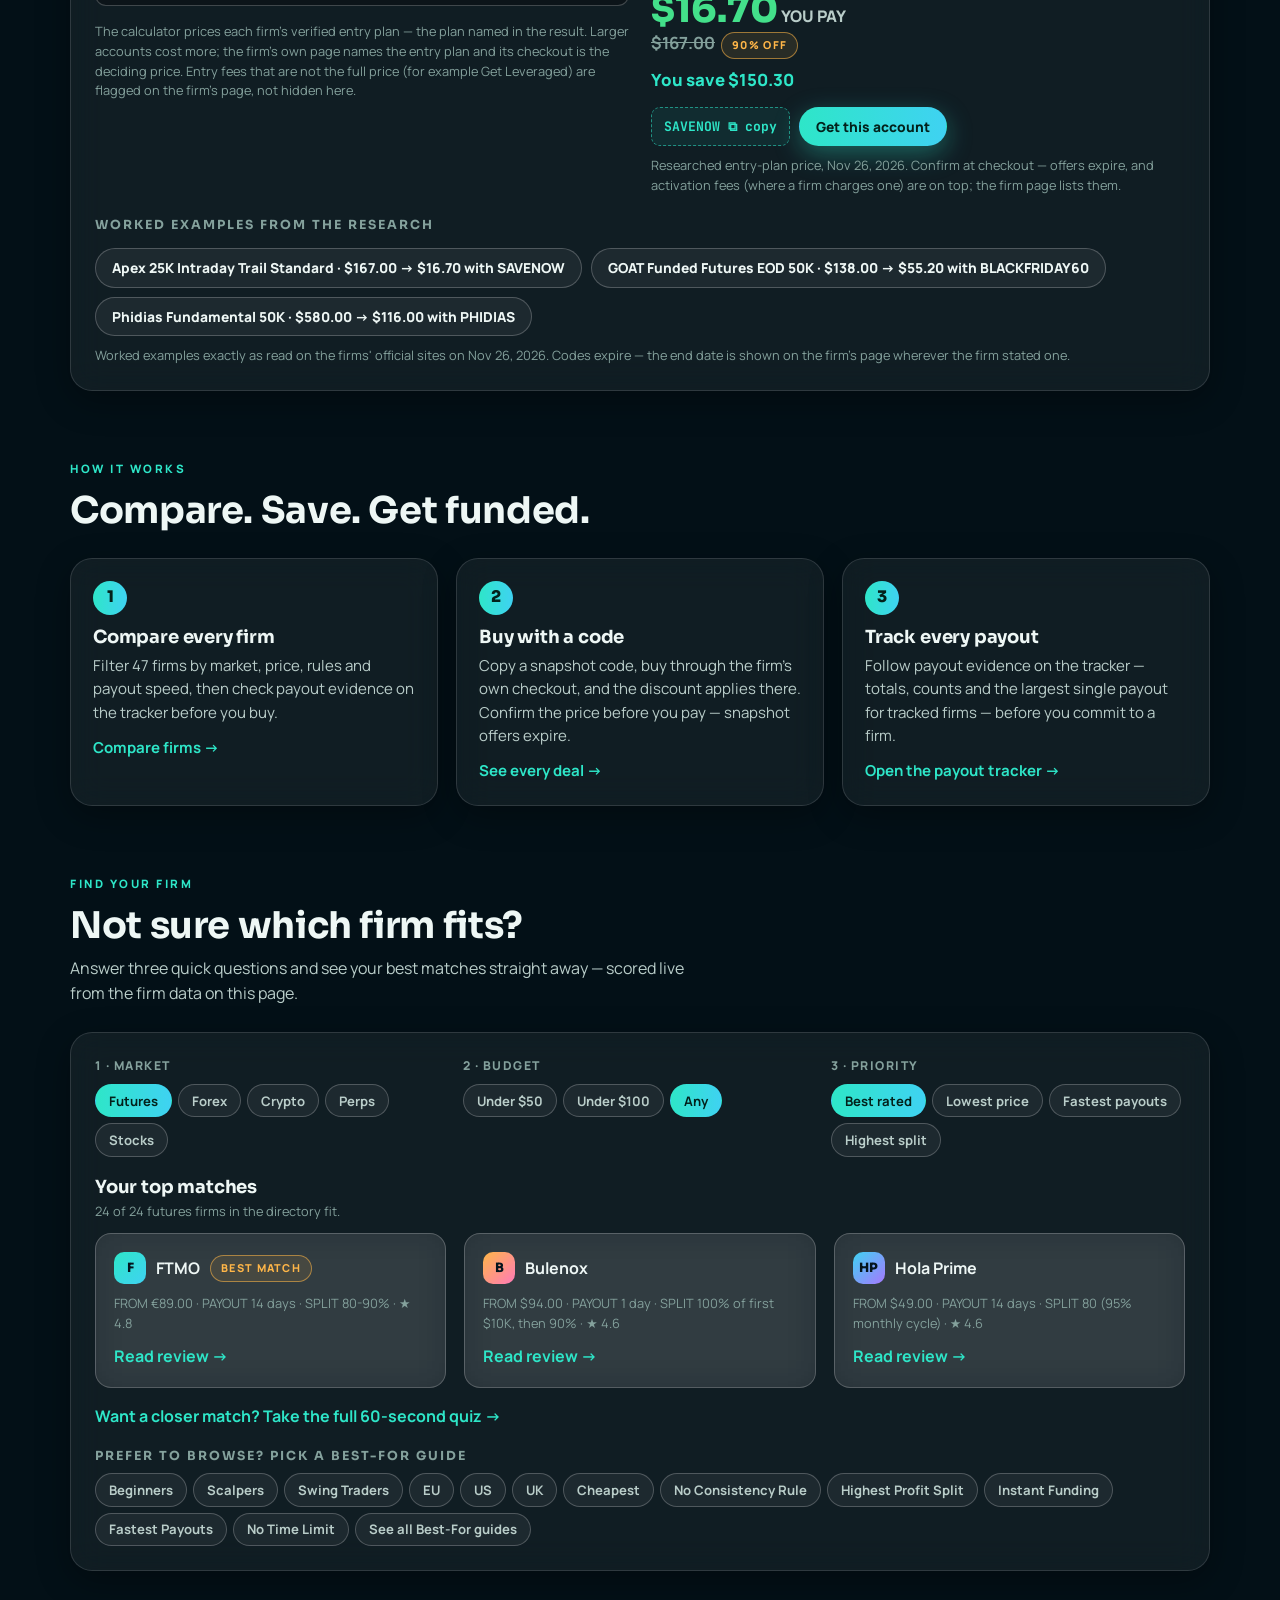
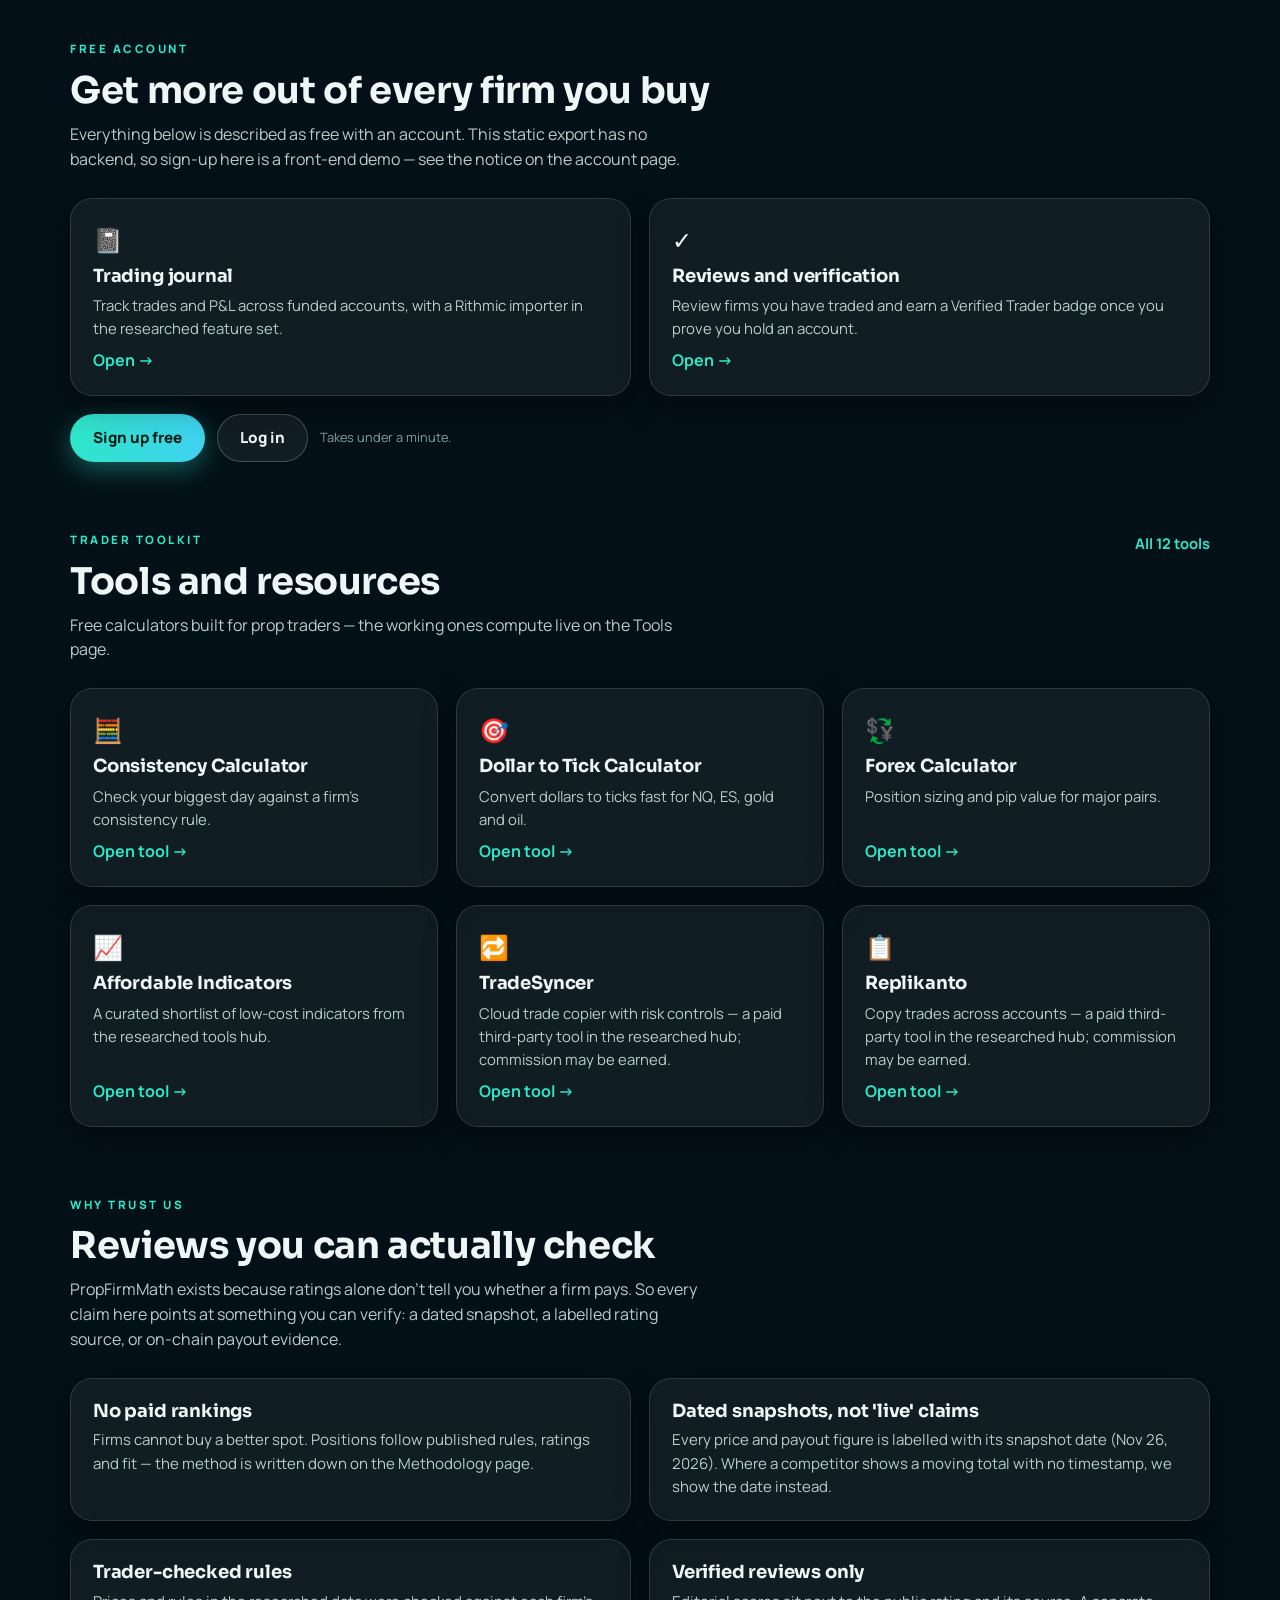
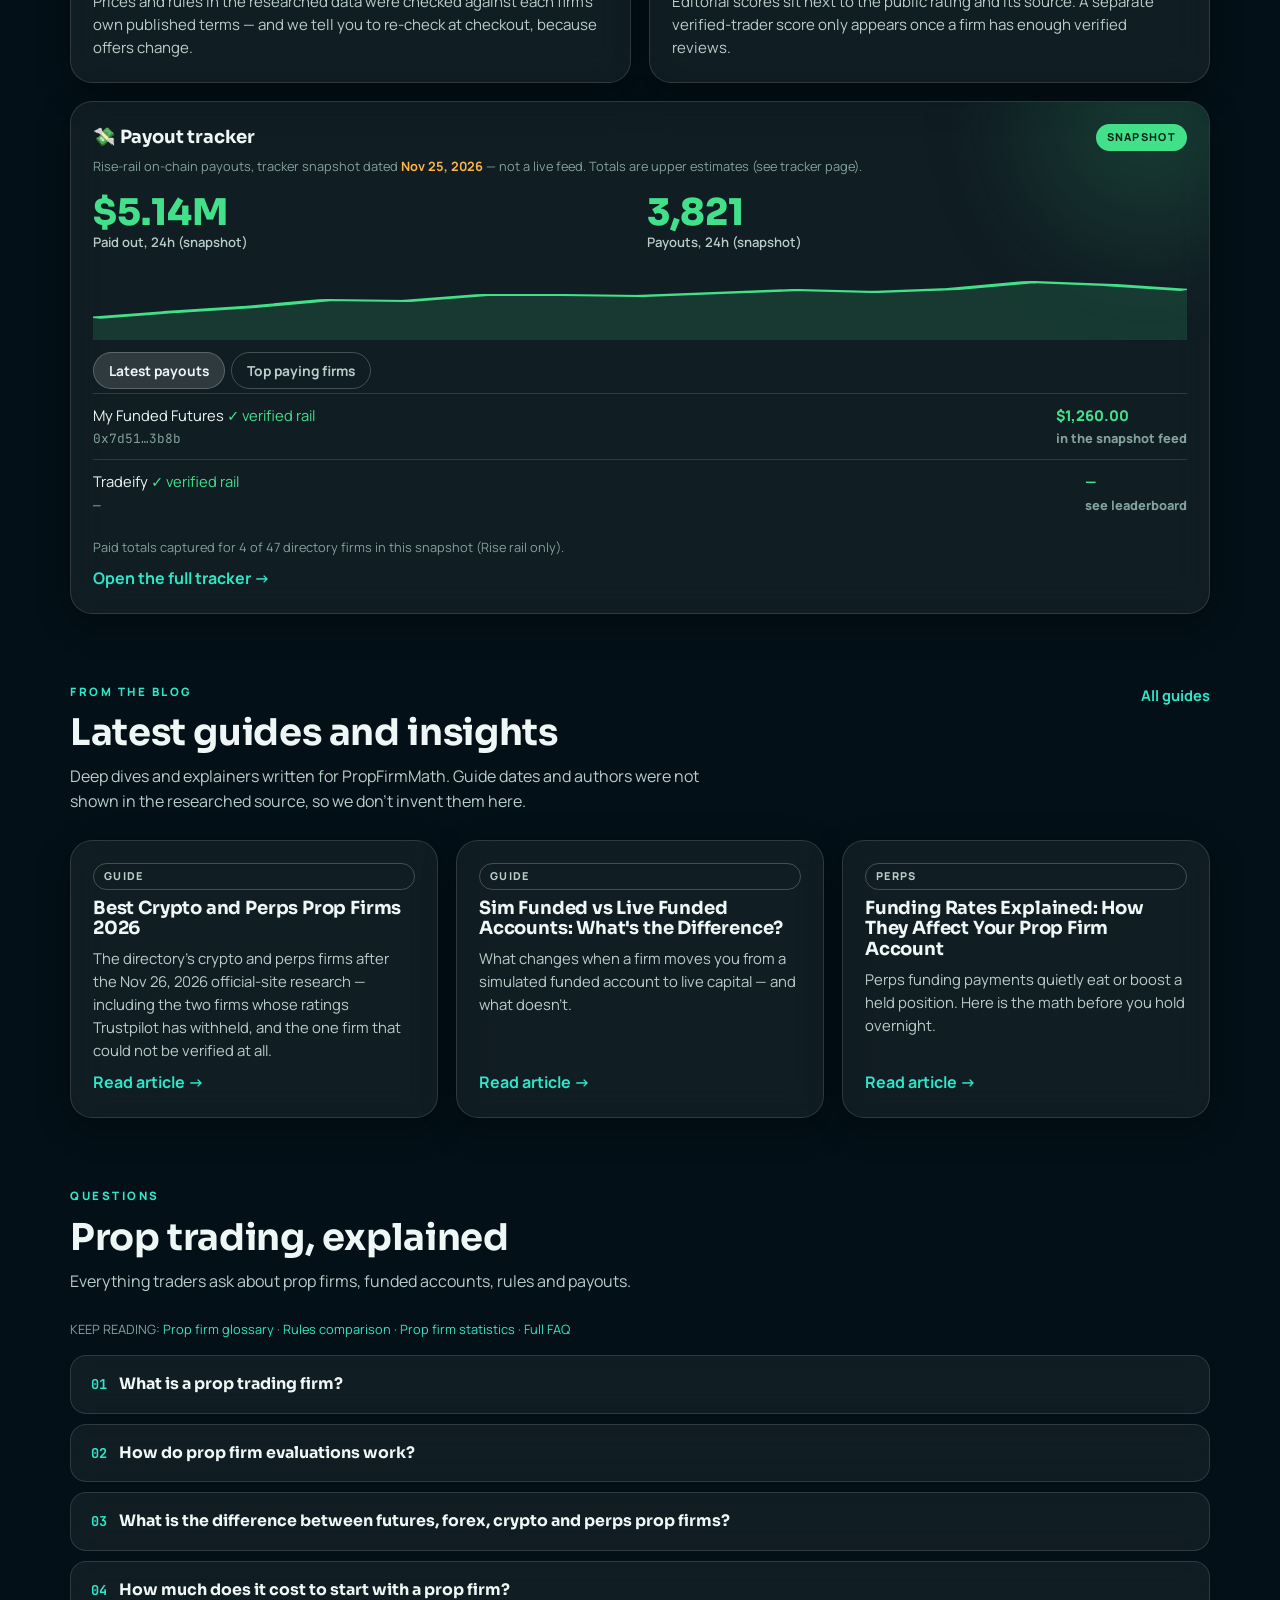
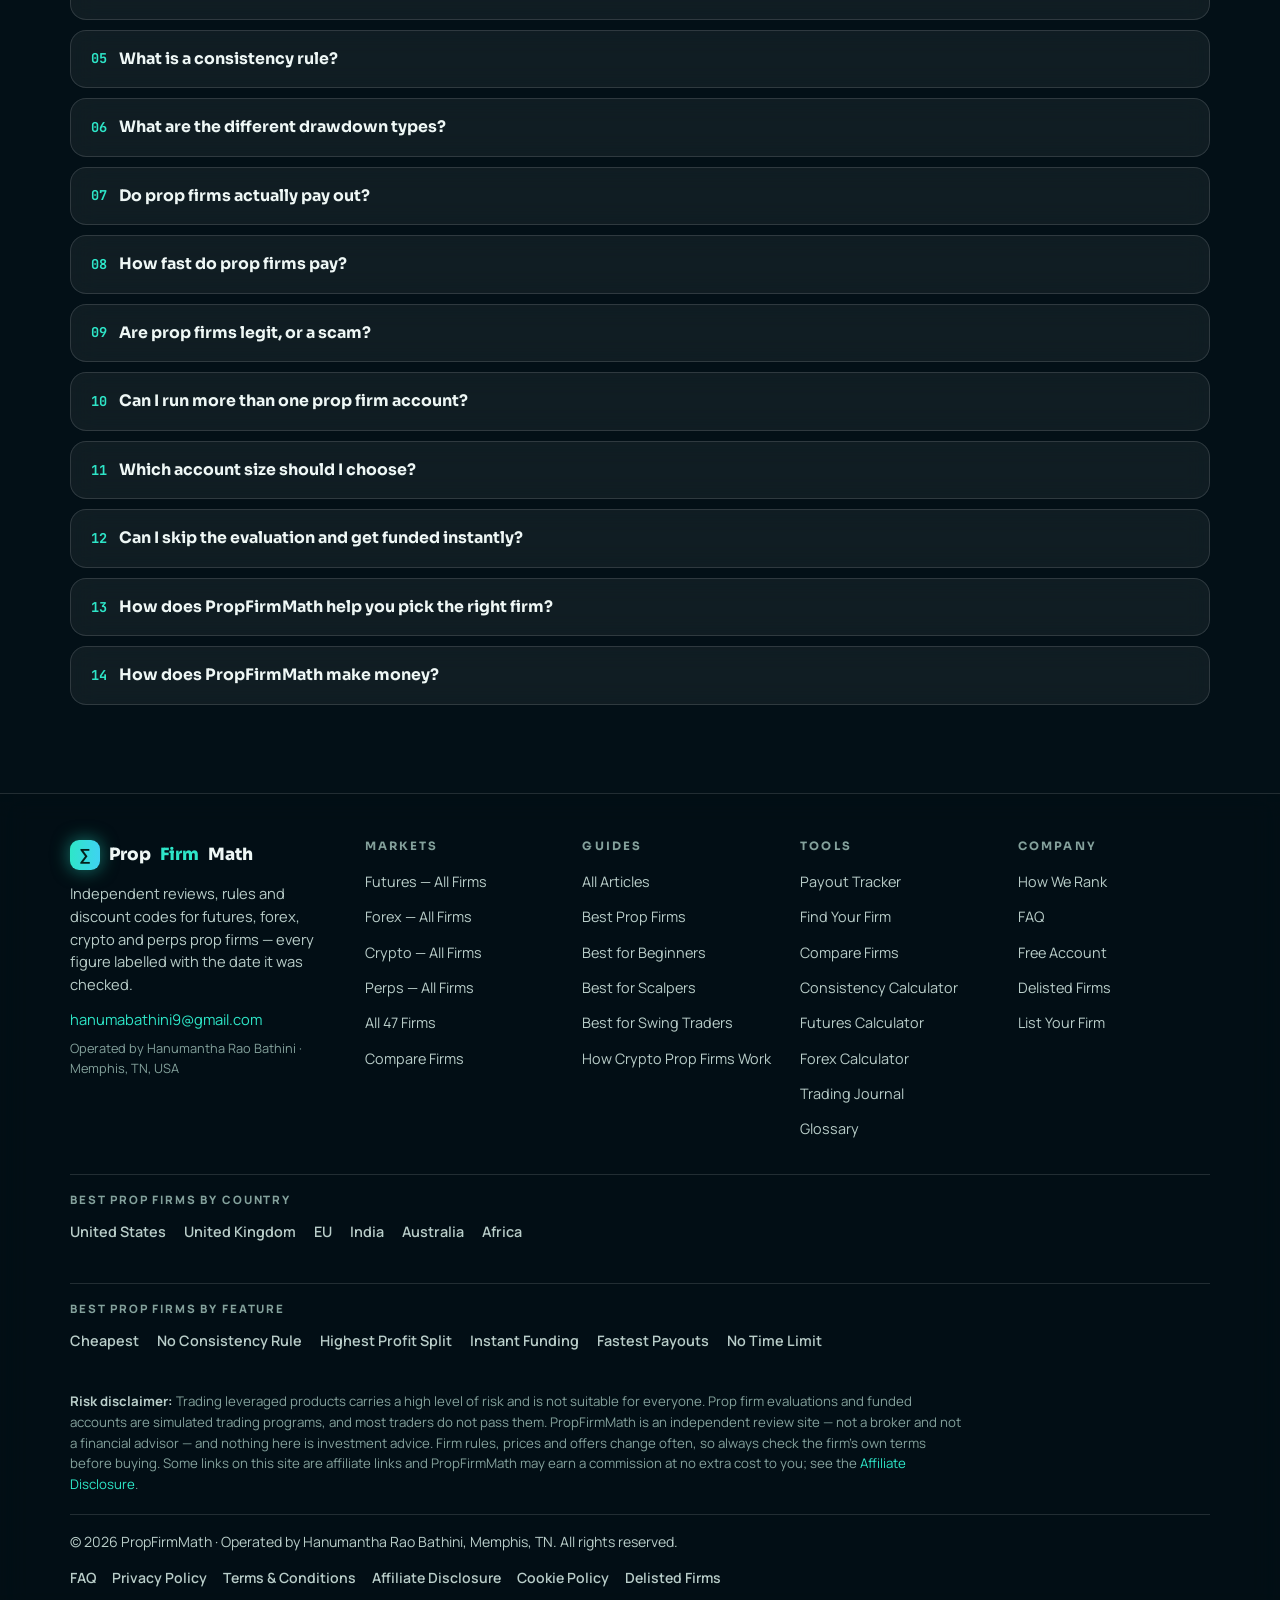
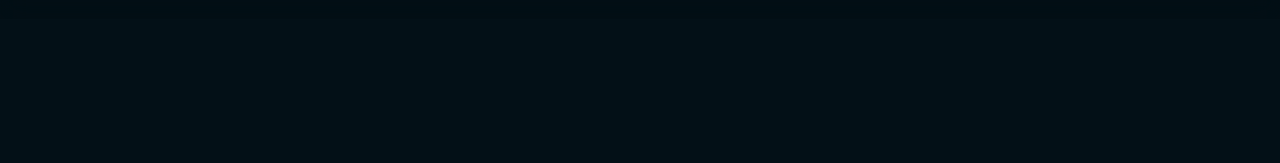
==== commit 5a3094ab: "Remove reward, loyalty and giveaway program from whole site" ====
--- a/site/index.html
+++ b/site/index.html
@@ -330,19 +330,6 @@
   details.faq .ans{padding-left:20px}
   .pay-stats{grid-template-columns:1fr 1fr}
 }
-
-/* Obsidian & Amber concept — isolated trial branch. Existing data and routes preserved. */
-:root{--bg:#090b0e;--bg2:#111419;--bg3:#080a0d;--glass:rgba(27,30,34,.93);--glass2:rgba(37,40,44,.94);--glass3:rgba(49,52,56,.95);--line:rgba(255,190,79,.19);--line2:rgba(255,196,100,.35);--ink:#f5f3ef;--ink2:#d1d0cd;--ink3:#a5a29d;--teal:#ffab13;--cyan:#ffc05b;--violet:#e6a83e;--green:#e8ba61;--amber:#ffac19;--grad:linear-gradient(110deg,#ffcb64,#ff9b00);--grad2:linear-gradient(110deg,#ffdd8d,#ef8b00);--r-lg:22px;--r-md:16px;--r-sm:11px}
-body{background:radial-gradient(ellipse at 78% 8%,rgba(163,87,0,.11),transparent 45%),#090b0e;color:var(--ink)}
-.space-bg,.orb{opacity:.12;filter:saturate(.35)}
-.glass,.card,.header-pill,.stat-cell,.kv .cell{background:linear-gradient(155deg,rgba(46,48,50,.92),rgba(15,17,20,.96));border:1px solid rgba(255,197,103,.18);box-shadow:inset 1px 1px 0 rgba(255,255,255,.12),inset -2px -2px 8px rgba(0,0,0,.35),8px 12px 25px rgba(0,0,0,.38)}
-.btn-teal,.btn-primary,button.sel,.tabs .sel{background:linear-gradient(160deg,#ffdb75,#ffad18 58%,#ee8400);color:#17120b!important;border-color:#f2aa32;box-shadow:inset 1px 2px 2px rgba(255,255,255,.45),0 5px 20px rgba(255,145,0,.24);font-weight:750}
-a:hover,button:hover{filter:brightness(1.1)}
-.header-pill{background:linear-gradient(150deg,#1c1f23,#0d0f12);border-color:rgba(255,184,69,.25)}
-.main a[aria-current="page"],.main a.active{color:#ffbf4c!important}
-input,select,textarea{background:#111419!important;border:1px solid rgba(255,196,90,.25)!important;color:#f6f2ea!important;box-shadow:inset 3px 3px 8px rgba(0,0,0,.4)}
-:focus-visible{outline:2px solid #ffc04b!important;outline-offset:3px}
-@media(max-width:800px){.header-pill{border-radius:16px}.glass,.card{box-shadow:inset 1px 1px 0 rgba(255,255,255,.1),0 6px 18px rgba(0,0,0,.35)}}
 </style>
 </head>
 <body>
@@ -380,8 +367,6 @@
         <a href="#/tracker"><span class="ic">💸</span>Payout Tracker</a>
         <a href="#/journal"><span class="ic">📓</span>Trading Journal</a>
         <a href="#/tools"><span class="ic">🧮</span>Calculators</a>
-        <a href="#/giveaways"><span class="ic">🎁</span>Giveaways</a>
-        <a href="#/loyalty"><span class="ic">⭐</span>Loyalty Program</a>
       </div>
       <h4>Pages</h4>
       <div class="menu-list">
@@ -459,8 +444,6 @@
           <a href="#/methodology">How We Rank</a>
           <a href="#/faq">FAQ</a>
           <a href="#/account">Free Account</a>
-          <a href="#/loyalty">Loyalty Program</a>
-          <a href="#/giveaways">Giveaways</a>
           <a href="#/delisted">Delisted Firms</a>
           <a href="#/list-your-firm">List Your Firm</a>
         </div>
@@ -482,7 +465,7 @@
     <div class="foot-bottom">
       <span>© 2026 PropFirmMath · Operated by Hanumantha Rao Bathini, Memphis, TN. All rights reserved.</span>
       <span class="links">
-        <a href="#/faq">FAQ</a><a href="#/privacy">Privacy Policy</a><a href="#/terms">Terms &amp; Conditions</a><a href="#/loyalty-policy">Loyalty Points Policy</a><a href="#/disclosure">Affiliate Disclosure</a><a href="#/cookies">Cookie Policy</a><a href="#/delisted">Delisted Firms</a>
+        <a href="#/faq">FAQ</a><a href="#/privacy">Privacy Policy</a><a href="#/terms">Terms &amp; Conditions</a><a href="#/disclosure">Affiliate Disclosure</a><a href="#/cookies">Cookie Policy</a><a href="#/delisted">Delisted Firms</a>
       </span>
     </div>
   </div>
@@ -524,13 +507,13 @@
 var FIRMS = [
  {slug:"my-funded-futures",name:"My Funded Futures",markets:["futures"],rating:null,rsrc:null,reviews:null,ratingNote:"Not verified in this research",split:"80-90%",splitMax:90,dd:"EOD trailing, $1000 (25K)",ddTypes:["EOD"],payoutDays:1,payoutText:"Rapid daily / Builder 48h / Pro 14d",from:105,fromCur:"USD",fromPlan:"Builder 25K, one-time",monthly:false,code:"CLUB",off:40,codes:[{code:"CLUB",off:40,detail:"40% off any plan (firm's own coupons page)"}],consistencyText:"Rapid 50 eval / Rapid EOD 30 / Builder 50 at payout",consNone:false,target:"6",dailyDD:"Builder soft pause only",minDays:"Builder 1 / Rapid 2 / Rapid EOD 4 / Pro 2",activation:"0",instant:false,instantText:"No",scaling:"not stated",news:"not allowed on funded Rapid/Pro; permitted on Builder",overnight:"no",us:"yes",site:"https://myfundedfutures.com",sources:["https://myfundedfutures.com"],verif:"full",verifLabel:"Fully verified",affiliate:"not stated",platforms:["Not stated in this research"],payMethods:["Not stated in this research"],deal:"40% off any plan (firm's own coupons page)",tracked:true,paid30:21730000,payouts30:null,largest:null,note:null,summary:"Futures-only firm (CME group). Four evaluation lines — Builder, Rapid, Rapid EOD and Pro, $25K–$150K — plus the small static-drawdown Signature accounts. Rapid pays daily; Pro pays every 14 days. No activation fee on any plan."},
  {slug:"next-level-funded",name:"Next Level Funded",markets:["forex"],rating:null,rsrc:null,reviews:null,ratingNote:"Trustpilot not verified — the firm's site shows 4.8/5 on Google (600+ reviews), which is not a Trustpilot score",split:"80 std (100% paid add-on)",splitMax:100,dd:"7% static (1-Step)",ddTypes:["Static"],payoutDays:1,payoutText:"on-demand",from:9.9,fromCur:"USD",fromPlan:"Instant Flex 10K (list $19.80)",monthly:false,code:null,off:null,codes:[],consistencyText:"15% live (Instant)",consNone:false,target:"1-Step 8 / 2-Step 8 then 6",dailyDD:"3%",minDays:"none",activation:"none stated",instant:true,instantText:"Yes",scaling:"to $1,000,000",news:"allowed",overnight:"allowed (Instant Pro weekend is add-on)",us:"not stated",site:"https://www.nextlevelfunded.com",sources:["https://www.nextlevelfunded.com/evaluations"],verif:"full",verifLabel:"Fully verified",affiliate:"yes, up to 20%",platforms:["Not stated in this research"],payMethods:["Not stated in this research"],deal:null,tracked:false,paid30:null,payouts30:null,largest:null,note:null,summary:"Forex/CFD firm — not a futures firm. Step evaluations and three instant lines (Flex, Pro, Crown) from $5K to $500K, on Match-Trader, Platform 5 and TradeLocker. Cards advertise '100%*' splits; the default is 80%, with 100% only as a paid add-on."},
- {slug:"ftmo",name:"FTMO",markets:["forex","futures"],rating:4.8,rsrc:"Trustpilot",reviews:null,ratingNote:"Score shown on the ftmo.com homepage; review count not shown there",split:"80-90%",splitMax:90,dd:"10% static (2-Step)",ddTypes:["Static"],payoutDays:14,payoutText:"first reward day 14, then on demand",from:89,fromCur:"EUR",fromPlan:"2-Step 10K (1-Step EUR 79); FTMO US USD 99",monthly:false,code:null,off:null,codes:[],consistencyText:"1-Step 50 / Instant 30 / 2-Step none",consNone:false,target:"2-Step 10 then 5",dailyDD:"5% (2-Step)",minDays:"2-Step 4 per phase",activation:"none",instant:true,instantText:"Yes",scaling:"to $2,000,000",news:"restricted on Standard funded; Swing unrestricted",overnight:"restricted on Standard funded; Swing unrestricted",us:"yes via ftmo.oanda.com, except AR/DE/LA/MT/SC",site:"https://ftmo.com",sources:["https://ftmo.com"],verif:"full",verifLabel:"Fully verified",affiliate:"yes",platforms:["MT4","MT5","cTrader","TradingView"],payMethods:["Not stated in this research"],deal:null,tracked:false,paid30:null,payouts30:null,largest:null,note:"Global ftmo.com prices are in EUR and US residents cannot buy there — US clients are served by FTMO US at ftmo.oanda.com (USD, 2-Step from $99), except AR, DE, LA, MT, SC. The Instant Account (launched Oct 2026) is a CFD product, not a futures product.",summary:"The longest-running firm in this directory. Main product is forex/CFD (2-Step, 1-Step and, since Oct 2026, an Instant Account), priced in EUR on ftmo.com, plus a separate monthly-subscription FTMO Futures line. US clients are served only through FTMO US at ftmo.oanda.com, in USD, except in AR, DE, LA, MT and SC."},
+ {slug:"ftmo",name:"FTMO",markets:["forex","futures"],rating:4.8,rsrc:"Trustpilot",reviews:null,ratingNote:"Score shown on the ftmo.com homepage; review count not shown there",split:"80-90%",splitMax:90,dd:"10% static (2-Step)",ddTypes:["Static"],payoutDays:14,payoutText:"first payout day 14, then on demand",from:89,fromCur:"EUR",fromPlan:"2-Step 10K (1-Step EUR 79); FTMO US USD 99",monthly:false,code:null,off:null,codes:[],consistencyText:"1-Step 50 / Instant 30 / 2-Step none",consNone:false,target:"2-Step 10 then 5",dailyDD:"5% (2-Step)",minDays:"2-Step 4 per phase",activation:"none",instant:true,instantText:"Yes",scaling:"to $2,000,000",news:"restricted on Standard funded; Swing unrestricted",overnight:"restricted on Standard funded; Swing unrestricted",us:"yes via ftmo.oanda.com, except AR/DE/LA/MT/SC",site:"https://ftmo.com",sources:["https://ftmo.com"],verif:"full",verifLabel:"Fully verified",affiliate:"yes",platforms:["MT4","MT5","cTrader","TradingView"],payMethods:["Not stated in this research"],deal:null,tracked:false,paid30:null,payouts30:null,largest:null,note:"Global ftmo.com prices are in EUR and US residents cannot buy there — US clients are served by FTMO US at ftmo.oanda.com (USD, 2-Step from $99), except AR, DE, LA, MT, SC. The Instant Account (launched Oct 2026) is a CFD product, not a futures product.",summary:"The longest-running firm in this directory. Main product is forex/CFD (2-Step, 1-Step and, since Oct 2026, an Instant Account), priced in EUR on ftmo.com, plus a separate monthly-subscription FTMO Futures line. US clients are served only through FTMO US at ftmo.oanda.com, in USD, except in AR, DE, LA, MT and SC."},
  {slug:"top-one-futures",name:"Top One Futures",markets:["futures"],rating:null,rsrc:null,reviews:null,ratingNote:"Trustpilot 'Excellent', 5,000+ reviews — no numeric score shown on the firm's site",split:"90 sim / 80 live%",splitMax:90,dd:"EOD trailing",ddTypes:["EOD"],payoutDays:1,payoutText:"Elite Daily daily / Elite Access every 5 profitable days",from:39,fromCur:"USD",fromPlan:"Elite Access entry, one-time",monthly:false,code:"BLACKFRIDAY",off:null,codes:[{code:"BLACKFRIDAY",off:null,detail:"Black November offers: 55% off Elite Daily, 70% off Ignite bundles, 30% off Instant Sim Funded, 25% off Elite Access activation fees"}],consistencyText:"Elite Daily 40 eval / Elite Access 40 funded / Instant 20 / Ignite 15",consNone:false,target:"Elite Daily 6 / Elite Access 4",dailyDD:"Elite Daily $500 (25K)",minDays:"Elite Access 1",activation:"Elite Access $139-$359 by size",instant:true,instantText:"Yes",scaling:"not stated",news:"not stated",overnight:"not stated",us:"yes",site:"https://toponefutures.com",sources:["https://toponefutures.com"],verif:"full",verifLabel:"Fully verified",affiliate:"not stated",platforms:["Tradovate","NinjaTrader","BlackArrow","WealthCharts"],payMethods:["Not stated in this research"],deal:"Black November offers: 55% off Elite Daily, 70% off Ignite bundles, 30% off Instant Sim Funded, 25% off Elite Access activation fees",tracked:false,paid30:null,payouts30:null,largest:null,note:"The $39 figure is the Elite Access entry fee. An activation fee of $139–$359 by size is charged after passing.",summary:"US futures firm (CME via Tradovate, NinjaTrader, BlackArrow, WealthCharts). Elite Access has a flat $39 entry fee at every size, with an activation fee after passing; Elite Daily and Instant Sim Funded pay daily or at payout targets."},
  {slug:"ment-funding",name:"Ment Funding",markets:["forex","futures","stocks"],rating:null,rsrc:null,reviews:null,ratingNote:"Not verified in this research",split:"75 (90% add-on)",splitMax:90,dd:"6% static",ddTypes:["Static"],payoutDays:1,payoutText:"first withdrawal day 1, then every 30d",from:220,fromCur:"USD",fromPlan:"Equities 5K (Forex 25K $325 list)",monthly:false,code:null,off:null,codes:[],consistencyText:"none under $1M; 35% funded over $1M",consNone:true,target:"10",dailyDD:"5%",minDays:"none",activation:"none stated",instant:false,instantText:"No",scaling:"doubling to $5M cap",news:"allowed, no open within 3 min of news",overnight:"close by 3:45 PM EST Fri; weekend add-on",us:"yes",site:"https://mentfunding.com",sources:["https://mentfunding.com"],verif:"full",verifLabel:"Fully verified",affiliate:"not stated",platforms:["Not stated in this research"],payMethods:["Not stated in this research"],deal:null,tracked:false,paid30:null,payouts30:null,largest:null,note:"One research read reports a 33% consistency rule on the futures program, which conflicts with the homepage's 'no consistency' position for accounts under $1M. Unresolved on the firm's own pages.",summary:"US firm running a single 1-step evaluation across forex/CFD, CME futures and S&P 100 equities, up to $2M. 10% target, 6% static drawdown, 75% split (90% add-on), first withdrawal from day 1, then every 30 days."},
  {slug:"tradeify",name:"Tradeify",markets:["futures"],rating:null,rsrc:null,reviews:null,ratingNote:"Not verified in this research",split:"90 sim / 80 live%",splitMax:90,dd:"EOD trailing, $1000 (25K)",ddTypes:["EOD"],payoutDays:null,payoutText:"Growth after 5 profitable days / Select Daily daily",from:99,fromCur:"USD",fromPlan:"Growth 25K, one-time",monthly:false,code:"DASH",off:30,codes:[{code:"DASH",off:30,detail:"30% off (homepage banner)"}],consistencyText:"Growth 35 funded / Select 40 eval / Lightning 20-30",consNone:false,target:"6",dailyDD:"Growth soft DLL $600 (25K)",minDays:"Growth 1 / Select 3",activation:"none",instant:true,instantText:"Yes",scaling:"not stated",news:"allowed",overnight:"no",us:"yes",site:"https://tradeify.co",sources:["https://tradeify.co","https://help.tradeify.co/en/articles/14369021-tradeify-pricing-reference"],verif:"full",verifLabel:"Fully verified",affiliate:"not stated",platforms:["Tradovate"],payMethods:["Not stated in this research"],deal:"30% off (homepage banner)",tracked:true,paid30:53400000,payouts30:34376,largest:400000,note:"The firm's homepage crawl in this research rendered $359 / $251 for every size, which conflicts with its own Pricing Reference ($99 list for Growth 25K). This page uses the documented Pricing Reference; the checkout price is the final word.",summary:"US futures-only firm. Growth, Select and Lightning (instant) lines, $25K–$150K plus a 300K Select. 90% split on sim-funded accounts, 80% on Elite Live. Prices here are the firm's documented Pricing Reference list."},
- {slug:"apex-trader-funding",name:"Apex Trader Funding",markets:["futures"],rating:4.2,rsrc:"Trustpilot",reviews:22000,ratingNote:"Shown on the firm's homepage",split:"100% of approved payouts",splitMax:100,dd:"Intraday or EOD trailing, $1000 (25K)",ddTypes:["Intraday"],payoutDays:5,payoutText:"5 trading days between rewards",from:167,fromCur:"USD",fromPlan:"Intraday Trail Std 25K list ($16.70 with SAVENOW)",monthly:false,code:"SAVENOW",off:90,codes:[{code:"SAVENOW",off:90,detail:"90% off all evaluations (homepage banner, live in this research; no end date stated)"}],consistencyText:"none eval; 50% at payout",consNone:false,target:"6",dailyDD:"Intraday none; EOD $500 (25K)",minDays:"none",activation:"Std $89-$149 Intraday / $109-$159 EOD",instant:true,instantText:"partial (Instant Sim offer; Instant PAs coming soon)",scaling:"Built In Scaling claimed, terms not stated",news:"not stated",overnight:"no",us:"yes",site:"https://apextraderfunding.com",sources:["https://apextraderfunding.com"],verif:"full",verifLabel:"Fully verified",affiliate:"not stated",platforms:["Not stated in this research"],payMethods:["Not stated in this research"],deal:"90% off all evaluations (homepage banner, live in this research; no end date stated)",tracked:false,paid30:null,payouts30:null,largest:null,note:"List price is shown. With code SAVENOW (90% off) the 25K Intraday Trail Standard was $16.70 in this research. Instant funding is only partial: a limited-time $50K Instant Sim offer, with 'Instant PAs (coming soon)'.",summary:"US futures firm built around running several accounts at once. Intraday Trail and EOD Trail evaluations, each in Standard and No-Activation-Fee versions. Pays 100% of each approved payout in the sim-funded Performance Account, with a 50% consistency gate at payout."},
+ {slug:"apex-trader-funding",name:"Apex Trader Funding",markets:["futures"],rating:4.2,rsrc:"Trustpilot",reviews:22000,ratingNote:"Shown on the firm's homepage",split:"100% of approved payouts",splitMax:100,dd:"Intraday or EOD trailing, $1000 (25K)",ddTypes:["Intraday"],payoutDays:5,payoutText:"5 trading days between payouts",from:167,fromCur:"USD",fromPlan:"Intraday Trail Std 25K list ($16.70 with SAVENOW)",monthly:false,code:"SAVENOW",off:90,codes:[{code:"SAVENOW",off:90,detail:"90% off all evaluations (homepage banner, live in this research; no end date stated)"}],consistencyText:"none eval; 50% at payout",consNone:false,target:"6",dailyDD:"Intraday none; EOD $500 (25K)",minDays:"none",activation:"Std $89-$149 Intraday / $109-$159 EOD",instant:true,instantText:"partial (Instant Sim offer; Instant PAs coming soon)",scaling:"Built In Scaling claimed, terms not stated",news:"not stated",overnight:"no",us:"yes",site:"https://apextraderfunding.com",sources:["https://apextraderfunding.com"],verif:"full",verifLabel:"Fully verified",affiliate:"not stated",platforms:["Not stated in this research"],payMethods:["Not stated in this research"],deal:"90% off all evaluations (homepage banner, live in this research; no end date stated)",tracked:false,paid30:null,payouts30:null,largest:null,note:"List price is shown. With code SAVENOW (90% off) the 25K Intraday Trail Standard was $16.70 in this research. Instant funding is only partial: a limited-time $50K Instant Sim offer, with 'Instant PAs (coming soon)'.",summary:"US futures firm built around running several accounts at once. Intraday Trail and EOD Trail evaluations, each in Standard and No-Activation-Fee versions. Pays 100% of each approved payout in the sim-funded Performance Account, with a 50% consistency gate at payout."},
  {slug:"bulenox",name:"Bulenox",markets:["futures"],rating:4.6,rsrc:"Trustpilot",reviews:1841,ratingNote:"Read on trustpilot.com",split:"100% of first $10K, then 90%",splitMax:100,dd:"Intraday or EOD trailing, $1000 (25K Momentum)",ddTypes:["Intraday"],payoutDays:1,payoutText:"daily (Fast Track/Momentum)",from:94,fromCur:"USD",fromPlan:"Momentum 25K, one-time",monthly:false,code:"BULENOX",off:null,codes:[{code:"BULENOX",off:null,detail:"Advertised on the official site; percentage not stated"}],consistencyText:"Qualification 40 / Momentum 35 / Fast Track 20-30",consNone:false,target:"6",dailyDD:"Option 2 only",minDays:"none to pass Qualification",activation:"Qualification Master $143-$498; Momentum $0; Fast Track $0",instant:true,instantText:"Yes",scaling:"up to $750,000 claimed",news:"allowed, no blackout",overnight:"no",us:"yes",site:"https://bulenox.com",sources:["https://bulenox.com","https://www.trustpilot.com/review/bulenox.com"],verif:"full",verifLabel:"Fully verified",affiliate:"not stated",platforms:["Not stated in this research"],payMethods:["Not stated in this research"],deal:"Advertised on the official site; percentage not stated",tracked:false,paid30:null,payouts30:null,largest:null,note:"One research read listed Momentum drawdowns for larger sizes as $2,000 / $3,000 / $4,500 where another listed $2,250 / $4,000 / $5,500. The 25K figure ($1,000) agrees in both; treat larger sizes as checkout-verified only.",summary:"US futures firm with three lines — Qualification, Momentum and Fast Track (instant). Traders keep 100% of the first $10,000 of payouts, then 90%. Two drawdown models (intraday or EOD trailing); the choice is locked for the life of the account."},
- {slug:"fundednext",name:"FundedNext",markets:["forex","futures"],rating:null,rsrc:null,reviews:null,ratingNote:"Not verified in this research",split:"80 (90 scale-up, 95 add-on)%",splitMax:95,dd:"10% static (2-Step)",ddTypes:["Static"],payoutDays:14,payoutText:"Std first 21d then 14d / 3-Day every 3d / On-Demand anytime",from:32.99,fromCur:"USD",fromPlan:"Stellar Lite 5K",monthly:false,code:null,off:null,codes:[],consistencyText:"2-Step Std none / On-Demand 40 / Flex 40 challenge only",consNone:false,target:"2-Step 8 then 5",dailyDD:"5% (2-Step)",minDays:"5 per phase",activation:"none stated",instant:true,instantText:"Yes",scaling:"to 90% split; Instant to $2,000,000",news:"allowed, 40% profit counts in 10-min window",overnight:"Instant allowed; weekend not separately stated",us:"yes (US price list; 15% reward not for US)",site:"https://fundednext.com",sources:["https://fundednext.com/blog/fundednext-cfds-stellar-2-step-explained","https://fundednext.com/partners"],verif:"full",verifLabel:"Fully verified",affiliate:"yes, 8-15%",platforms:["MT4","MT5","cTrader","Tradovate (Futures)"],payMethods:["Not stated in this research"],deal:null,tracked:true,paid30:16690000,payouts30:null,largest:null,note:null,summary:"CFD line (Stellar Lite, 2-Step, 1-Step, Instant) plus a separate Futures Flex line on Tradovate. Payout structure is chosen at checkout for the life of the account: Standard (21 days, then 14), 3-Day, or On-Demand with a 40% best-day rule."},
+ {slug:"fundednext",name:"FundedNext",markets:["forex","futures"],rating:null,rsrc:null,reviews:null,ratingNote:"Not verified in this research",split:"80 (90 scale-up, 95 add-on)%",splitMax:95,dd:"10% static (2-Step)",ddTypes:["Static"],payoutDays:14,payoutText:"Std first 21d then 14d / 3-Day every 3d / On-Demand anytime",from:32.99,fromCur:"USD",fromPlan:"Stellar Lite 5K",monthly:false,code:null,off:null,codes:[],consistencyText:"2-Step Std none / On-Demand 40 / Flex 40 challenge only",consNone:false,target:"2-Step 8 then 5",dailyDD:"5% (2-Step)",minDays:"5 per phase",activation:"none stated",instant:true,instantText:"Yes",scaling:"to 90% split; Instant to $2,000,000",news:"allowed, 40% profit counts in 10-min window",overnight:"Instant allowed; weekend not separately stated",us:"yes (US price list; 15% payout not for US)",site:"https://fundednext.com",sources:["https://fundednext.com/blog/fundednext-cfds-stellar-2-step-explained","https://fundednext.com/partners"],verif:"full",verifLabel:"Fully verified",affiliate:"yes, 8-15%",platforms:["MT4","MT5","cTrader","Tradovate (Futures)"],payMethods:["Not stated in this research"],deal:null,tracked:true,paid30:16690000,payouts30:null,largest:null,note:null,summary:"CFD line (Stellar Lite, 2-Step, 1-Step, Instant) plus a separate Futures Flex line on Tradovate. Payout structure is chosen at checkout for the life of the account: Standard (21 days, then 14), 3-Day, or On-Demand with a 40% best-day rule."},
  {slug:"fundingpips",name:"FundingPips",markets:["forex"],rating:null,rsrc:null,reviews:null,ratingNote:"Not verified in this research",split:"60-100 by cycle%",splitMax:100,dd:"10% static (2-Step Std)",ddTypes:["Static"],payoutDays:7,payoutText:"weekly / bi-weekly / on demand",from:29,fromCur:"USD",fromPlan:"2-Step Pro 5K",monthly:false,code:"HELLO",off:20,codes:[{code:"HELLO",off:20,detail:"20% off first purchase, excluding $100K accounts (official blog)"}],consistencyText:"evals none; Zero 15%",consNone:false,target:"2-Step Std 8 then 5",dailyDD:"3% or 5% (2-Step Std)",minDays:"2-Step Std 3 per phase",activation:"none stated",instant:true,instantText:"Yes",scaling:"up to $400K total",news:"profit deducted within 5 min of high-impact news (Master)",overnight:"allowed in eval; Zero no weekend holding",us:"not confirmed on fundingpips.com",site:"https://fundingpips.com",sources:["https://fundingpips.com/blog/fundingpips-vs-breakout-challenge-costs","https://help.fundingpips.com/hc/en-us/articles/34501809112081-2-Step-Standard"],verif:"partial (US eligibility unconfirmed)",verifLabel:"Partially verified",affiliate:"yes, 6-10%",platforms:["MT5","cTrader","Match-Trader"],payMethods:["Card","Crypto (USDT/USDC)","Rise","Bank transfer"],deal:"20% off first purchase, excluding $100K accounts (official blog)",tracked:false,paid30:null,payouts30:null,largest:null,note:"US eligibility is NOT confirmed on fundingpips.com. A different domain, fundingpips.net (FundingPips Corp, a different entity), states it does not accept US residents — do not mix the two sites' answers.",summary:"Forex/CFD firm — no futures program was stated on the pages read. 2-Step Standard lets you pick the payout cycle at checkout and the split follows it: weekly 60%, bi-weekly 80%, on demand 100%. Zero is the instant line, at 95% every 14 days."},
  {slug:"fxify",name:"FXIFY",markets:["forex","crypto","futures"],rating:null,rsrc:null,reviews:null,ratingNote:"Not verified in this research",split:"80 std (90% add-on)",splitMax:90,dd:"5% static (Three Phase)",ddTypes:["Static"],payoutDays:14,payoutText:"Instant bi-weekly",from:39,fromCur:"USD",fromPlan:"Three Phase 5K",monthly:false,code:null,off:null,codes:[],consistencyText:"Lightning 30 / Three Phase none",consNone:false,target:"Three Phase 5% per phase",dailyDD:"Lightning 3%",minDays:"Lightning 5",activation:"not stated",instant:true,instantText:"Yes",scaling:"not stated",news:"Instant blackout 5 min around news",overnight:"not stated",us:"not stated",site:"https://fxify.com",sources:["https://fxify.com/blog/cheapest-path-funded-50k-fxify/"],verif:"partial",verifLabel:"Partially verified",affiliate:"not verified",platforms:["Not stated in this research"],payMethods:["Not stated in this research"],deal:null,tracked:false,paid30:null,payouts30:null,largest:null,note:null,summary:"Forex/CFD evaluations (One, Two and Three Phase) plus separate crypto and futures programs. Three Phase is the cheapest entry at $39 for 5K with a 5% static drawdown; instant funding runs from a $19 Lite account to a $1,749 Standard 50K."},
  {slug:"goat-funded-trader",name:"Goat Funded Trader",markets:["forex","crypto"],rating:null,rsrc:null,reviews:null,ratingNote:"Trustpilot not verified — the firm cites 4.8 on TradingPilot, not Trustpilot",split:"80 (100% add-on)",splitMax:100,dd:"10% static (2-Step)",ddTypes:["Static"],payoutDays:14,payoutText:"bi-weekly 14d",from:17,fromCur:"USD",fromPlan:"2-Step GOAT / Instant HERO 5K",monthly:false,code:"GFT45",off:45,codes:[{code:"GFT45",off:45,detail:"45% off all accounts (official blog)"},{code:"FIRSTGFT",off:50,detail:"50% off for new customers (official blog)"}],consistencyText:"none eval; Instant GOAT 15%",consNone:false,target:"2-Step 10 then 5",dailyDD:"5% (2-Step Std)",minDays:"3 profitable days eval",activation:"Pay Later only, $78-$998 after passing",instant:true,instantText:"Yes",scaling:"to $2,000,000",news:"permitted",overnight:"permitted",us:"yes (US not on restricted list)",site:"https://www.goatfundedtrader.com",sources:["https://www.goatfundedtrader.com/blog/goat-funded-trader-vs-the-5ers"],verif:"full",verifLabel:"Fully verified",affiliate:"yes",platforms:["MT5","cTrader","MatchTrader","TradeLocker"],payMethods:["Rise","Crypto","Skrill","Bank transfer"],deal:"45% off all accounts (official blog)",tracked:false,paid30:null,payouts30:null,largest:null,note:"Do not mix with GOAT Funded Futures (goatfundedfutures.com), the futures sister brand — different rules, prices and programs.",summary:"Forex/CFD firm (futures are the separate GOAT Funded Futures brand). 1-Step and 2-Step GOAT evaluations plus Instant HERO, GOAT and PREMIUM lines. 80% split from the first funded payout on every route; news, overnight and weekend holding are permitted."},
@@ -539,11 +522,11 @@
  {slug:"alpha-capital",name:"Alpha Capital",markets:["forex"],rating:null,rsrc:null,reviews:null,ratingNote:"Not verified in this research",split:"80 (90% add-on / Direct)",splitMax:90,dd:"6% static (Pro 6%)",ddTypes:["Static"],payoutDays:14,payoutText:"bi-weekly or on-demand",from:27,fromCur:"USD",fromPlan:"Alpha Pro 6% 5K",monthly:false,code:"ALPHA30",off:30,codes:[{code:"ALPHA30",off:30,detail:"30% off all accounts"},{code:"DIRECT50",off:50,detail:"50% off Instant Funding (Alpha Direct)"},{code:"10KFOR40",off:null,detail:"$10K evaluation for $40"}],consistencyText:"on-demand 40 / Direct 15",consNone:false,target:"Pro 6% 6 then 6",dailyDD:"3-5% by variant",minDays:"Pro 3 per phase",activation:"none stated",instant:true,instantText:"Yes",scaling:"not stated",news:"10-min window on Qualified; Direct 5-min window",overnight:"varies by plan; Direct no weekend",us:"not stated",site:"https://alphacapitalgroup.uk",sources:["https://alphacapitalgroup.uk/resources/alpha-capital-2026-plan-pricing-update"],verif:"full",verifLabel:"Fully verified",affiliate:"not verified",platforms:["Not stated in this research"],payMethods:["Not stated in this research"],deal:"30% off all accounts",tracked:false,paid30:null,payouts30:null,largest:null,note:null,summary:"Forex/CFD firm with Alpha One, Alpha Pro (6%, 8% and 10% variants), Alpha Swing and Alpha Direct (instant, 90% split). Payout cycle — bi-weekly or on-demand — is chosen at checkout and changes both the price and the consistency rule."},
  {slug:"funded-trading-plus",name:"Funded Trading Plus",markets:["forex"],rating:null,rsrc:null,reviews:null,ratingNote:"Not verified in this research",split:"not verified%",splitMax:null,dd:"not verified",ddTypes:[],payoutDays:null,payoutText:"not verified",from:null,fromCur:"USD",fromPlan:null,monthly:false,code:null,off:null,codes:[],consistencyText:"not verified",consNone:false,target:"not verified",dailyDD:"not verified",minDays:"not verified",activation:"not verified",instant:false,instantText:"not verified",scaling:"not verified",news:"not stated",overnight:"not stated",us:"not stated",site:"https://www.fundedtradingplus.com",sources:["https://www.fundedtradingplus.com/affiliates"],verif:"not verifiable (homepage 429)",verifLabel:"Not verifiable this pass",affiliate:"yes, 15% new / 5% repeat",platforms:["Not stated in this research"],payMethods:["Not stated in this research"],deal:null,tracked:false,paid30:null,payouts30:null,largest:null,note:"Not verifiable in this research pass: the official homepage returned a 429 rate-limit and was not retried. No price, target, drawdown or payout figure from comparison sites has been substituted. The affiliate program below was verified on the firm's own affiliates page.",summary:"Coverage gap: the official homepage could not be opened in this research pass (429), so no price, target, drawdown or payout figure is presented as verified for this firm. Its official affiliate program (15% on new customers, 5% on repeats) was verified."},
  {slug:"blue-guardian",name:"Blue Guardian",markets:["forex","futures"],rating:null,rsrc:null,reviews:null,ratingNote:"Trustpilot rating withdrawn — profile shows ~2,090 reviews and no score",split:"85 std (90% add-on)",splitMax:90,dd:"8% static (2-Step Std)",ddTypes:["Static"],payoutDays:14,payoutText:"every 14d (7d add-on)",from:32,fromCur:"USD",fromPlan:"2-Step Std 5K list ($463 for 100K)",monthly:false,code:null,off:null,codes:[],consistencyText:"2-Step Std none / Instant 20",consNone:true,target:"2-Step 8 then 4",dailyDD:"4%",minDays:"3 profitable days per phase",activation:"none stated",instant:true,instantText:"Yes",scaling:"not stated (third-party reads cite $4M)",news:"restricted on Instant Std (+/-5 min)",overnight:"not stated",us:"yes, CFD on Match-Trader/TradeLocker only",site:"https://blueguardian.com",sources:["https://blueguardian.com/","https://blueguardian.com/affiliates"],verif:"partial",verifLabel:"Partially verified",affiliate:"yes, up to 15%",platforms:["Not stated in this research"],payMethods:["Crypto","Rise"],deal:null,tracked:true,paid30:4190000,payouts30:null,largest:null,note:null,summary:"Two markets: CFD evaluations and instant accounts to $400K, plus a newer futures model. 2-Step Standard is 85% (90% add-on) with an 8% static drawdown and payouts every 14 days. Note the Guardian Shield: at 2% floating loss on a funded account, trades close and the split drops to 50% permanently."},
- {slug:"aquafunded",name:"AquaFunded",markets:["forex","futures","perps"],rating:null,rsrc:null,reviews:null,ratingNote:"Trustpilot not verified — the firm's site shows Google 4.6/5 and Prop Firm Match 4.4/5",split:"90 (100% add-on)",splitMax:100,dd:"8% static",ddTypes:["Static"],payoutDays:14,payoutText:"bi-weekly",from:14,fromCur:"USD",fromPlan:"5K",monthly:false,code:null,off:null,codes:[],consistencyText:"20% (Pro Instant)",consNone:false,target:"2-Step 8 then 5",dailyDD:"4%",minDays:"5 (Pro Instant); 3 profitable (One-Step)",activation:"none stated",instant:true,instantText:"Yes",scaling:"to $4,000,000",news:"allowed, profit capped 0.5% in +/-5 min window",overnight:"yes, no restrictions",us:"yes (US not on restricted list)",site:"https://aquafunded.com",sources:["https://aquafunded.com/","https://www.aquafunded.com/forex-rules"],verif:"full",verifLabel:"Fully verified",affiliate:"yes",platforms:["Not stated in this research"],payMethods:["Rise","Crypto"],deal:null,tracked:false,paid30:null,payouts30:null,largest:null,note:null,summary:"CFD, futures and perps firm with Instant, One-Step, Two-Step, Three-Step and Flex models, from a $14 5K account. 90% standard split, 8% static drawdown, bi-weekly rewards, and scaling to $4,000,000."},
+ {slug:"aquafunded",name:"AquaFunded",markets:["forex","futures","perps"],rating:null,rsrc:null,reviews:null,ratingNote:"Trustpilot not verified — the firm's site shows Google 4.6/5 and Prop Firm Match 4.4/5",split:"90 (100% add-on)",splitMax:100,dd:"8% static",ddTypes:["Static"],payoutDays:14,payoutText:"bi-weekly",from:14,fromCur:"USD",fromPlan:"5K",monthly:false,code:null,off:null,codes:[],consistencyText:"20% (Pro Instant)",consNone:false,target:"2-Step 8 then 5",dailyDD:"4%",minDays:"5 (Pro Instant); 3 profitable (One-Step)",activation:"none stated",instant:true,instantText:"Yes",scaling:"to $4,000,000",news:"allowed, profit capped 0.5% in +/-5 min window",overnight:"yes, no restrictions",us:"yes (US not on restricted list)",site:"https://aquafunded.com",sources:["https://aquafunded.com/","https://www.aquafunded.com/forex-rules"],verif:"full",verifLabel:"Fully verified",affiliate:"yes",platforms:["Not stated in this research"],payMethods:["Rise","Crypto"],deal:null,tracked:false,paid30:null,payouts30:null,largest:null,note:null,summary:"CFD, futures and perps firm with Instant, One-Step, Two-Step, Three-Step and Flex models, from a $14 5K account. 90% standard split, 8% static drawdown, bi-weekly payouts, and scaling to $4,000,000."},
  {slug:"tradeday",name:"TradeDay",markets:["futures"],rating:null,rsrc:null,reviews:null,ratingNote:"Not verified in this research",split:"50/50 below $4K profit, 80/20 above (Quick Pay Sim)%",splitMax:90,dd:"trailing, $1000 (25K)",ddTypes:["EOD"],payoutDays:1,payoutText:"Quick Pay day-one payouts",from:99,fromCur:"USD",fromPlan:"25K Quick Pay Intraday list ($39 with SALE60)",monthly:false,code:"SALE60",off:60,codes:[{code:"SALE60",off:60,detail:"60% off + no activation fee — ends Dec 1, 2026 (official homepage banner)"}],consistencyText:"Quick Pay 30 eval / Fast Pass 45",consNone:false,target:"6",dailyDD:"none",minDays:"Quick Pay 5 / Fast Pass 3 (FAQ says none — conflict)",activation:"none",instant:false,instantText:"No",scaling:"to Funded Live at $10K profit / 5th payout",news:"not stated",overnight:"not stated",us:"yes (US firm; ~83 barred)",site:"https://tradeday.com",sources:["https://tradeday.com/","https://www.tradeday.com/affiliate-program"],verif:"full",verifLabel:"Fully verified",affiliate:"yes, up to 22.5%",platforms:["Not stated in this research"],payMethods:["Not stated in this research"],deal:"60% off + no activation fee — ends Dec 1, 2026 (official homepage banner)",tracked:false,paid30:null,payouts30:null,largest:null,note:"Internal conflict on the firm's own pages: the homepage FAQ says Fast Pass has no minimum trading day requirement, while the plan cards say 'Min Trading Days 3'. Unresolved — check before buying.",summary:"US futures firm (CME) with two programs: Quick Pay (day-one payouts, 50/50 split below $4,000 of current profit, 80/20 above) and Fast Pass (80/20). No activation fee and no subscription since Nov 12, 2026."},
  {slug:"qt-funded",name:"QT Funded",markets:["forex"],rating:3.9,rsrc:"Trustpilot",reviews:13012,ratingNote:"Shown in the Trustpilot widget on the firm's homepage",split:"70 (ONE) / 80 (TWO) / 100 (Instant)%",splitMax:100,dd:"6% trailing (ONE)",ddTypes:["EOD"],payoutDays:4,payoutText:"ONE every 4 trading days; TWO/Instant 14d (Instant cycle conflicts 4/7/14d)",from:5,fromCur:"USD",fromPlan:"headline 'Starts at $5' (what-is-prop page says from $26 — conflict)",monthly:false,code:"BLACK75",off:75,codes:[{code:"BLACK75",off:75,detail:"75% off (Black Friday banner)"},{code:"BLACK60",off:60,detail:"60% off + a free same-size account (Black Friday banner)"}],consistencyText:"ONE/TWO none; Instant 30",consNone:false,target:"ONE 6 / TWO 8 then 5",dailyDD:"3% (dated reads of official rules)",minDays:"ONE 0",activation:"not stated",instant:true,instantText:"Yes",scaling:"up to $300K total",news:"allowed (ONE)",overnight:"weekend allowed (dated reads)",us:"yes, TradeLocker only (MT5/cTrader barred)",site:"https://qtfunded.quanttekel.com",sources:["https://qtfunded.quanttekel.com/"],verif:"partial",verifLabel:"Partially verified",affiliate:"yes",platforms:["MT5","TradeLocker"],payMethods:["Crypto (USDC)","Wire transfer"],deal:"75% off (Black Friday banner)",tracked:false,paid30:null,payouts30:null,largest:null,note:"Open questions on the firm's own pages: the homepage says prices 'start at $5' while its what-is-prop page says 'from $26'; and QT Instant's payout cycle appears as 4 days on the plan card, 7 days in the FAQ and 14 days in the help centre. Do not treat $5 as the full price without checking checkout.",summary:"Forex/CFD firm (Quant Tekel) on MT5 and TradeLocker; its futures section is marked 'Coming Soon'. QT ONE pays every 4 trading days at 70%, QT TWO at 80%, QT Instant at 100%. Its own pages conflict on the entry price — see the caveat on this page."},
  {slug:"earn2trade",name:"Earn2Trade",markets:["futures"],rating:4.5,rsrc:"Trustpilot",reviews:5000,ratingNote:"Stated on the firm's own affiliates page ('over 5,000 Trustpilot reviews, TrustScore 4.5')",split:"80% at/above thresholds, 50% below",splitMax:80,dd:"EOD trailing, $1500 (25K)",ddTypes:["EOD"],payoutDays:7,payoutText:"weekly, Wednesdays",from:150,fromCur:"USD",fromPlan:"TCP25 per month, monthly subscription",monthly:true,code:null,off:null,codes:[],consistencyText:"30% eval; none funded",consNone:false,target:"TCP25 7% ($1750)",dailyDD:"$550 (25K), hard fail",minDays:"none",activation:"$139 deducted from first LiveSim withdrawal",instant:false,instantText:"No",scaling:"TCP growth to $400K",news:"allowed, no restrictions",overnight:"not stated",us:"yes",site:"https://earn2trade.com",sources:["https://earn2trade.com/","https://www.earn2trade.com/affiliates"],verif:"full",verifLabel:"Fully verified",affiliate:"yes, 20%",platforms:["Not stated in this research"],payMethods:["Not stated in this research"],deal:null,tracked:false,paid30:null,payouts30:null,largest:null,note:null,summary:"US futures firm with monthly-subscription evaluations: Trader Career Path ($25K–$100K) and Gauntlet Mini (to $200K). Passers are forwarded to partner prop firms for LiveSim/Live accounts. The split is 80% on withdrawals at or above set thresholds, 50% below them."},
- {slug:"elite-trader-funding",name:"Elite Trader Funding",markets:["futures"],rating:null,rsrc:null,reviews:null,ratingNote:"The firm's site claims 1,031 Trustpilot reviews but shows no score",split:"up to 100% sim",splitMax:100,dd:"live trailing, $2000 (1-Step 50K)",ddTypes:["EOD"],payoutDays:null,payoutText:"same-day approval; 8 ATDs first cycle",from:57,fromCur:"USD",fromPlan:"Fast Track 10K one-time (1-Step 50K $207/month)",monthly:false,code:null,off:null,codes:[],consistencyText:"no P&L consistency; ATD requirement instead",consNone:false,target:"1-Step 50K 6% ($3000)",dailyDD:"none on 1-Step; EOD $1100-$2200",minDays:"5 (1-Step); Fast Track 3",activation:"$87/month or $177-$307 one-time after passing",instant:true,instantText:"Yes",scaling:"up to 20 sim accounts; LIVE ELITE path",news:"not stated",overnight:"only Diamond Hands / Direct to Funded",us:"not stated (US firm)",site:"https://elitetraderfunding.app",sources:["https://elitetraderfunding.app/"],verif:"partial",verifLabel:"Partially verified",affiliate:"yes, up to 15%",platforms:["Rithmic","Tradovate"],payMethods:["Rise (ACH / crypto)"],deal:null,tracked:false,paid30:null,payouts30:null,largest:null,note:null,summary:"US futures firm with six evaluations — 1-Step, Static, End of Day, Diamond Hands, Fast Track and Direct to Funded (instant). Instead of a P&L consistency rule it uses Active Trading Days: 8 to the first reward, 10 after."},
+ {slug:"elite-trader-funding",name:"Elite Trader Funding",markets:["futures"],rating:null,rsrc:null,reviews:null,ratingNote:"The firm's site claims 1,031 Trustpilot reviews but shows no score",split:"up to 100% sim",splitMax:100,dd:"live trailing, $2000 (1-Step 50K)",ddTypes:["EOD"],payoutDays:null,payoutText:"same-day approval; 8 ATDs first cycle",from:57,fromCur:"USD",fromPlan:"Fast Track 10K one-time (1-Step 50K $207/month)",monthly:false,code:null,off:null,codes:[],consistencyText:"no P&L consistency; ATD requirement instead",consNone:false,target:"1-Step 50K 6% ($3000)",dailyDD:"none on 1-Step; EOD $1100-$2200",minDays:"5 (1-Step); Fast Track 3",activation:"$87/month or $177-$307 one-time after passing",instant:true,instantText:"Yes",scaling:"up to 20 sim accounts; LIVE ELITE path",news:"not stated",overnight:"only Diamond Hands / Direct to Funded",us:"not stated (US firm)",site:"https://elitetraderfunding.app",sources:["https://elitetraderfunding.app/"],verif:"partial",verifLabel:"Partially verified",affiliate:"yes, up to 15%",platforms:["Rithmic","Tradovate"],payMethods:["Rise (ACH / crypto)"],deal:null,tracked:false,paid30:null,payouts30:null,largest:null,note:null,summary:"US futures firm with six evaluations — 1-Step, Static, End of Day, Diamond Hands, Fast Track and Direct to Funded (instant). Instead of a P&L consistency rule it uses Active Trading Days: 8 to the first payout, 10 after."},
  {slug:"nys-markets",name:"NYS Markets",markets:["futures","stocks","forex","crypto"],rating:3.6,rsrc:"Trustpilot",reviews:2988,ratingNote:"Read on the firm's Trustpilot profile",split:"80/20 (help centre; site claims up to 100%)",splitMax:80,dd:"10% static (2-Step)",ddTypes:["Static"],payoutDays:1,payoutText:"on demand, max 2% of balance per payout",from:19,fromCur:"USD",fromPlan:"Flash 10K entry (+ $50 activation)",monthly:false,code:null,off:null,codes:[],consistencyText:"2-Step none; Instant 15%",consNone:false,target:"2-Step 8 then 5",dailyDD:"5% (2-Step)",minDays:"none",activation:"Flash only $50-$409",instant:true,instantText:"Yes",scaling:"invitation-only NYS Live Scale",news:"restricted +/-10 min high-impact",overnight:"permitted",us:"not stated",site:"https://nysmarkets.com",sources:["https://nysmarkets.com/","https://help.nysmarkets.com/en/articles/16089441-cfds-pricing-plans"],verif:"partial",verifLabel:"Partially verified",affiliate:"yes (terms not found)",platforms:["MT5 (CFD)","dxFeed (Futures)","DeepCharts (Stocks)"],payMethods:["Not stated in this research"],deal:null,tracked:false,paid30:null,payouts30:null,largest:null,note:"Internal conflict: the firm's help centre states a flat 80/20 split, while the main site advertises 'up to 100%'. This page uses the help-centre figure. Prices also differ between the help-centre table and a newer 'Two Step Classic' list — checkout is the deciding price. The $19 Flash price is an entry fee; a $50 activation fee applies on passing at 10K ($269 at $100K).",summary:"Multi-market firm (futures, stocks, CFDs, crypto) run from Saint Lucia. CFD programs include Instant, One Trade, 2-Step, Flash and One Rule. Payouts are on demand but capped at 2% of the initial balance per request."},
  {slug:"top-one-trader",name:"Top One Trader",markets:["forex"],rating:null,rsrc:null,reviews:null,ratingNote:"The firm's site claims Trustpilot 'Excellent' (3,000+ reviews) — no numeric score shown",split:"up to 90% (1-Step) / 100% (2-Step PRO)",splitMax:100,dd:"7% trailing (1-Step)",ddTypes:["EOD"],payoutDays:14,payoutText:"first 14d, then 14d",from:64,fromCur:"USD",fromPlan:"1-Step FLASH 5K list ($19 with BLACKFRIDAY)",monthly:false,code:"BLACKFRIDAY",off:null,codes:[{code:"BLACKFRIDAY",off:null,detail:"Up to 80% off sitewide (official homepage)"}],consistencyText:"none eval; Instant 15%; Nova funded 20%",consNone:false,target:"1-Step 10 / 2-Step 8 then 5",dailyDD:"4% (1-Step/2-Step)",minDays:"1-Step 3 profitable days",activation:"Nova only $59-$1247",instant:true,instantText:"Yes",scaling:"up to $600K",news:"allowed on challenges",overnight:"yes (add-on on Instant/Prime)",us:"not stated",site:"https://www.toponetrader.com",sources:["https://www.toponetrader.com/"],verif:"partial",verifLabel:"Partially verified",affiliate:"not verified",platforms:["Not stated in this research"],payMethods:["Not stated in this research"],deal:"Up to 80% off sitewide (official homepage)",tracked:false,paid30:null,payouts30:null,largest:null,note:null,summary:"Forex/CFD firm (the futures side is the separate Top One Futures brand). 1-Step FLASH, 2-Step PRO, Instant Funding, Instant Prime and Nova lines from $5K to $1M. First payout 14 days after funding, then every 14 days."},
  {slug:"blueberry-futures",name:"Blueberry Futures",markets:["futures"],rating:3.4,rsrc:"Trustpilot",reviews:8,ratingNote:"Verified against Trustpilot — only 8 reviews, so treat the score as thin evidence",split:"90%",splitMax:90,dd:"4% trailing (EOD Ascent / intraday Accelerated)",ddTypes:["Intraday"],payoutDays:1,payoutText:"on demand, 5 profitable days $200+",from:110.4,fromCur:"USD",fromPlan:"Accelerated 25K per month, monthly subscription",monthly:true,code:"FUTURES60",off:60,codes:[{code:"FUTURES60",off:60,detail:"60% off every plan (shown on the firm's site)"}],consistencyText:"none eval; funded 35% Ascent / 20% Accelerated",consNone:false,target:"6",dailyDD:"none",minDays:"Ascent 2 / Accelerated 1",activation:"none",instant:false,instantText:"No",scaling:"max $450K across 3 accounts",news:"restricted +/-3 min high-impact",overnight:"no",us:"UNRESOLVED — conflicting official checks",site:"https://blueberryfutures.com",sources:["https://blueberryfutures.com","https://help.blueberryfutures.com/en/articles/11196038"],verif:"partial (US eligibility unresolved)",verifLabel:"Partially verified",affiliate:"none verified",platforms:["BlackArrow"],payMethods:["Rise","Crypto (USDT)"],deal:"60% off every plan (shown on the firm's site)",tracked:false,paid30:null,payouts30:null,largest:null,note:"US eligibility is UNRESOLVED: two checks of the firm's own restricted list disagree (one includes the US, one does not). Re-verify on the live help centre before buying. Separately: this is not Blueberry Funded.",summary:"Futures-only firm (CME via BlackArrow) with two monthly-subscription evaluations: Ascent (EOD trailing) and Accelerated (intraday trailing). 90% split, 6% target, no activation fee, and a 'Road to Live' path after 7 payout cycles. Not Blueberry Funded."},
@@ -598,7 +581,7 @@
  {q:"What is a consistency rule?",a:"A consistency rule caps how much of your total profit can come from a single day — typically 15–50% depending on the firm and program. It exists to stop one lucky trade from passing an evaluation. Test your own numbers with the <a href='#/tools'>Consistency Calculator</a>."},
  {q:"What are the different drawdown types?",a:"<strong>Static</strong> drawdown never moves — the loss limit is fixed from the starting balance. <strong>EOD trailing</strong> drawdown trails your end-of-day balance upward. <strong>Intraday trailing</strong> trails your highest open profit too, which makes it the easiest to breach. See the <a href='#/rules'>Rules Comparison</a> page for side-by-side detail."},
  {q:"Do prop firms actually pay out?",a:"Yes — firms that pay through the Rise rail leave public on-chain evidence, and the <a href='#/tracker'>Payout Tracker</a> snapshot shows it. But on-chain totals are upper estimates: a firm's Rise wallet can also process salaries, affiliate commissions and operating payments, and firms that pay by bank transfer or other rails don't appear at all. Absence from the tracker does not mean a firm isn't paying."},
- {q:"How fast do prop firms pay?",a:"Researched payout cycles run from daily / on-demand to quarterly, depending on the firm and program. FTMO's first reward is day 14 after the first trade on the funded account, then on demand; Darwinex Zero pays performance fees quarterly. Each firm's cycle — with the program it belongs to — is on its page."},
+ {q:"How fast do prop firms pay?",a:"Researched payout cycles run from daily / on-demand to quarterly, depending on the firm and program. FTMO's first payout is day 14 after the first trade on the funded account, then on demand; Darwinex Zero pays performance fees quarterly. Each firm's cycle — with the program it belongs to — is on its page."},
  {q:"Are prop firms legit, or a scam?",a:"The model is legitimate — firms earn evaluation fees and share profits — but quality varies widely and firms do shut down. Check the rules in writing, look for payout evidence, read the <a href='#/delisted'>Delisted Firms</a> list, and never pay a firm whose terms you haven't read."},
  {q:"Can I run more than one prop firm account?",a:"Usually yes — many traders hold accounts at several firms, and some firms (Apex Trader Funding is the known example) are built around running multiple accounts at once. What is normally prohibited is copying the same trades between accounts where a firm's rules ban copy trading, or holding multiple profiles at one firm. Check each firm's rules on the <a href='#/rules'>Rules Comparison</a> page."},
  {q:"Which account size should I choose?",a:"The size whose drawdown you can actually survive. A $100K account with a $3,000 drawdown gives you less room than the headline suggests; most traders are better served by the largest drawdown their budget allows, not the largest headline balance. The <a href='#/quiz'>Find Your Firm quiz</a> weighs account size against your answers."},
@@ -630,7 +613,7 @@
  swing:{title:"Best Prop Firms for Swing Traders",note:"Static drawdown and programs that allow overnight and weekend holding — check each firm's page, because several allow holding in evaluation but restrict it once funded.",pick:["ftmo","goat-funded-trader","next-level-funded","aquafunded","city-traders-imperium"]},
  cheapest:{title:"Cheapest Prop Firms",note:"Ranked by the researched 'from' price — with the catches attached. QT Funded's $5 is a headline its own pages contradict ('from $26' elsewhere); Get Leveraged's $8.88 is an entry fee ($85 all-in for Turbo 10K); For Traders' $9 is a Pay After Pass entry. Next Level Funded's $9.90 and HyroTrader's $9 are full prices for the named plans.",pick:["qt-funded","next-level-funded","hyrotrader","for-traders","get-leveraged"]},
  "no-consistency":{title:"Prop Firms With No Consistency Rule",note:"Firms whose headline program has no consistency rule in the Nov 26, 2026 research — named per program, because other programs at the same firm may have one. City Traders Imperium has none to get paid (a 20% score applies only to scaling); Propr and Kraken Prop state none at all; Blue Guardian's 2-Step Standard and BrightFunded's 1-Step/2-Step have none.",pick:["city-traders-imperium","propr","kraken-prop","blue-guardian","brightfunded"]},
- "highest-split":{title:"Highest Profit Split Prop Firms",note:"Ranked by the maximum split in the research. 'Up to' splits are ceilings — several are paid add-ons, scale-up rewards, or apply only to one payout cycle (FundingPips' 100% is its on-demand cycle; its weekly cycle is 60%).",pick:["apex-trader-funding","fundingpips","qt-funded","next-level-funded","atlas-funded"]},
+ "highest-split":{title:"Highest Profit Split Prop Firms",note:"Ranked by the maximum split in the research. 'Up to' splits are ceilings — several are paid add-ons, scale-up payouts, or apply only to one payout cycle (FundingPips' 100% is its on-demand cycle; its weekly cycle is 60%).",pick:["apex-trader-funding","fundingpips","qt-funded","next-level-funded","atlas-funded"]},
  instant:{title:"Best Instant Funding Prop Firms",note:"Programs with no evaluation target, from the Nov 26, 2026 research. FTMO's Instant Account is a CFD product launched in Oct 2026 (from €169, 90% split, 30% consistency) — it is not a futures account. Instant programs skip the target, not the risk rules, and usually cost more.",pick:["tradeify","top-one-futures","fundednext","goat-funded-trader","ftmo"]},
  "fastest-payouts":{title:"Fastest Payout Prop Firms",note:"Firms with a daily or on-demand payout route in the research — the route is named on each firm's page, because it usually belongs to one program (My Funded Futures Rapid, Bulenox Fast Track/Momentum, TradeDay Quick Pay), not the whole firm. Cycle length is the firm's stated cadence, not a guarantee of processing time.",pick:["my-funded-futures","bulenox","tradeday","propr","top-one-futures"]},
  "no-time-limit":{title:"Prop Firms With No Time Limit",note:"No-time-limit evaluations remove deadline pressure; the drawdown rules still apply in full. Confirm the current terms on the firm's page — time limits change between promotions.",pick:["ftmo","my-funded-futures","next-level-funded","tradeify","bulenox"]},
@@ -817,8 +800,8 @@
    + "</div></div></section>";
 
   /* how it works */
-  html += '<section><div class="wrap"><div class="sec-head"><span class="eyebrow">How it works</span><h2>Compare. Save. Get rewarded.</h2></div><div class="grid c3">'
-   + [["Compare every firm","Filter "+COUNTS.total+" firms by market, price, rules and payout speed, then check payout evidence on the tracker before you buy.","#/compare","Compare firms"],["Buy with a code","Copy a snapshot code, buy through the firm's own checkout, and the discount applies there. Confirm the price before you pay — snapshot offers expire.","#/deals","See every deal"],["Get points back","At participating firms, purchases made through PropFirmMath links can earn loyalty points toward free accounts. Points are per-firm and some firms opt out.","#/loyalty","How loyalty works"]].map(function(s,i){
+  html += '<section><div class="wrap"><div class="sec-head"><span class="eyebrow">How it works</span><h2>Compare. Save. Get funded.</h2></div><div class="grid c3">'
+   + [["Compare every firm","Filter "+COUNTS.total+" firms by market, price, rules and payout speed, then check payout evidence on the tracker before you buy.","#/compare","Compare firms"],["Buy with a code","Copy a snapshot code, buy through the firm's own checkout, and the discount applies there. Confirm the price before you pay — snapshot offers expire.","#/deals","See every deal"],["Track every payout","Follow payout evidence on the tracker — totals, counts and the largest single payout for tracked firms — before you commit to a firm.","#/tracker","Open the payout tracker"]].map(function(s,i){
      return '<article class="glass pillar"><div class="step-num">'+(i+1)+'</div><h3>'+s[0]+'</h3><p>'+s[1]+'</p><p style="margin-top:12px"><a href="'+s[2]+'"><strong>'+s[3]+" →</strong></a></p></article>"; }).join("")
    + "</div></div></section>";
   /* mini quiz */
@@ -836,9 +819,9 @@
    + "</div></div></section>";
   /* free account */
   html += '<section><div class="wrap"><div class="sec-head"><span class="eyebrow">Free account</span><h2>Get more out of every firm you buy</h2><p class="sub">Everything below is described as free with an account. This static export has no backend, so sign-up here is a front-end demo — see the notice on the account page.</p></div><div class="grid c2">'
-   + [["⭐","Loyalty points","Submit purchases made through PropFirmMath links at participating firms and redeem points for rewards. 1 point per $1 spent; 300 bonus points at sign-up in the researched programme.","#/loyalty"],["🎁","Giveaways","Enter member giveaways for funded accounts and other prizes. No purchase needed; one entry per person.","#/giveaways"],["📓","Trading journal","Track trades and P&amp;L across funded accounts, with a Rithmic importer in the researched feature set.","#/journal"],["✓","Reviews and verification","Review firms you have traded and earn a Verified Trader badge once you prove you hold an account.","#/methodology"]].map(function(c){
+   + [["📓","Trading journal","Track trades and P&amp;L across funded accounts, with a Rithmic importer in the researched feature set.","#/journal"],["✓","Reviews and verification","Review firms you have traded and earn a Verified Trader badge once you prove you hold an account.","#/methodology"]].map(function(c){
      return '<article class="glass tool-card"><span class="ic">'+c[0]+'</span><h3>'+c[1]+'</h3><p>'+c[2]+'</p><a href="'+c[3]+'"><strong>Open →</strong></a></article>'; }).join("")
-   + '</div><div style="margin-top:18px;display:flex;gap:12px;flex-wrap:wrap;align-items:center"><a class="btn btn-teal" href="#/account">Sign up free</a><a class="btn btn-ghost" href="#/account">Log in</a><span class="snap-note">Takes under a minute. Start earning points on your next purchase (participating firms).</span></div>'
+   + '</div><div style="margin-top:18px;display:flex;gap:12px;flex-wrap:wrap;align-items:center"><a class="btn btn-teal" href="#/account">Sign up free</a><a class="btn btn-ghost" href="#/account">Log in</a><span class="snap-note">Takes under a minute.</span></div>'
    + "</div></section>";
   /* toolkit */
   html += '<section><div class="wrap"><div class="sec-head"><a class="rowlink" href="#/tools">All 12 tools</a><span class="eyebrow">Trader toolkit</span><h2>Tools and resources</h2><p class="sub">Free calculators built for prop traders — the working ones compute live on the Tools page.</p></div><div class="grid c3">'
@@ -1155,7 +1138,7 @@
        : '<div class="empty-note">No firm in the reviewed set fits that combination. Loosen a filter — for example allow all markets — and retake.</div>')
      + '</div><div class="glass" style="padding:18px;border-radius:var(--r-md);margin-top:18px"><h3 style="font-size:1rem">Get your results by email</h3>'
      + '<form id="quizEmailForm" style="display:flex;gap:9px;flex-wrap:wrap;margin-top:12px"><input type="email" id="quizEmail" placeholder="you@example.com" aria-label="Email for quiz results" style="flex:1;min-width:220px" /><button class="btn btn-teal btn-sm" type="submit">Send Results</button></form>'
-     + '<label class="checkline"><input type="checkbox" id="quizConsent" /> <span>Send me new deals and giveaway news (optional).</span></label>'
+     + '<label class="checkline"><input type="checkbox" id="quizConsent" /> <span>Send me new deals (optional).</span></label>'
      + '<p class="form-msg" id="quizEmailMsg"></p>'
      + '<p class="snap-note">Demo notice: this static export has no mail server, so nothing is actually sent or stored. The validation is real; the sending is not.</p></div>'
      + '<div style="display:flex;gap:10px;flex-wrap:wrap;margin-top:16px"><button class="btn btn-ghost" id="qShare">Share Results</button><button class="btn btn-ghost" id="qRetake">Retake Quiz</button></div>';
@@ -1324,16 +1307,16 @@
 </script>
 <script>
 "use strict";
-/* ================= account / loyalty / giveaways / journal ================= */
+/* ================= account / journal ================= */
 function demoNotice(){
-  return '<div class="notice" style="margin-bottom:18px"><b>Static export demo:</b> this build has no server or database, so accounts, points, entries and journal rows are <b>not stored or sent anywhere</b>. Forms validate in your browser and tell you plainly that nothing was saved. The programme terms described are the researched ones.</div>';
+  return '<div class="notice" style="margin-bottom:18px"><b>Static export demo:</b> this build has no server or database, so accounts and journal rows are <b>not stored or sent anywhere</b>. Forms validate in your browser and tell you plainly that nothing was saved.</div>';
 }
 function renderAccount(){
   var locale = (navigator.language || "en-US");
   var region = locale.indexOf("-")>0 ? locale.split("-")[1].toUpperCase() : "";
   var countryGuess = region==="US" ? "United States" : (region==="GB" ? "United Kingdom" : (region==="IN" ? "India" : (region==="AU" ? "Australia" : "")));
   var html = pageHead('<a href="#/">Home</a> · Account', "Create your free account",
-    "Sign up for the loyalty programme: 300 bonus points the moment you sign up, in the researched programme. Takes under a minute; no card.");
+    "Sign up free. Takes under a minute; no card.");
   html += '<section style="padding-top:18px"><div class="wrap"><div style="max-width:560px">'
    + demoNotice()
    + '<div class="glass pad"><form id="regForm"><div class="field"><label for="regName">Full name</label><input type="text" id="regName" autocomplete="name" /></div>'
@@ -1341,9 +1324,9 @@
    + '<div class="field"><label for="regEmail">Email</label><input type="email" id="regEmail" autocomplete="email" /></div>'
    + '<div class="field"><label for="regPass">Password</label><input type="password" id="regPass" autocomplete="new-password" /></div>'
    + '<div class="field"><label for="regPass2">Confirm password</label><input type="password" id="regPass2" autocomplete="new-password" /></div>'
-   + '<label class="checkline"><input type="checkbox" id="regTerms" /> <span>I agree to the <a href="#/terms">Terms</a>, <a href="#/privacy">Privacy Policy</a> and <a href="#/loyalty-policy">Loyalty Points Policy</a>.</span></label>'
-   + '<label class="checkline"><input type="checkbox" id="regNews" /> <span>Send me new deals and giveaway news (optional).</span></label>'
-   + '<button class="btn btn-teal" type="submit" style="width:100%">Sign up free — get 300 bonus points</button>'
+   + '<label class="checkline"><input type="checkbox" id="regTerms" /> <span>I agree to the <a href="#/terms">Terms</a> and <a href="#/privacy">Privacy Policy</a>.</span></label>'
+   + '<label class="checkline"><input type="checkbox" id="regNews" /> <span>Send me new deals (optional).</span></label>'
+   + '<button class="btn btn-teal" type="submit" style="width:100%">Sign up free</button>'
    + '<p class="form-msg" id="regMsg"></p></form>'
    + '<p style="margin-top:14px;color:var(--ink2);font-size:.93rem">Already a member? <a href="#/login"><strong>Log in</strong></a></p></div>'
    + "</div></div></section>";
@@ -1356,8 +1339,8 @@
     if(!/^[^@\s]+@[^@\s]+\.[^@\s]+$/.test(em)) return err("That email address doesn't look valid.");
     if(p1.length<8) return err("Password needs at least 8 characters.");
     if(p1!==p2) return err("Passwords don't match.");
-    if(!document.getElementById("regTerms").checked) return err("Please agree to the Terms, Privacy Policy and Loyalty Points Policy.");
-    msg.className="form-msg ok"; msg.textContent="Form valid — but this static export has no backend, so no account was created and nothing was stored. In the live programme this is where your 300 bonus points would land.";
+    if(!document.getElementById("regTerms").checked) return err("Please agree to the Terms and Privacy Policy.");
+    msg.className="form-msg ok"; msg.textContent="Form valid — but this static export has no backend, so no account was created and nothing was stored.";
   });
 }
 function renderLogin(){
@@ -1383,34 +1366,6 @@
     var m=document.getElementById("forgotMsg"); m.className="form-msg ok";
     m.textContent="Password reset needs the live account system, which this static export doesn't include. On the live site a reset link would be emailed to you.";
   });
-}
-function renderLoyalty(){
-  var html = pageHead('<a href="#/">Home</a> · Loyalty Program', "Loyalty points — turn purchases into free accounts",
-    "The researched programme, stated plainly — including the parts that are easy to miss: points are per-firm, and some firms opt out.");
-  html += '<section style="padding-top:18px"><div class="wrap"><div class="prose">'
-   + demoNotice()
-   + "<h2>How it works</h2><p>Buy an account through a PropFirmMath link or code at a participating firm, submit the purchase in your account, and earn <strong>1 point per $1 spent</strong>. Sign-up adds <strong>300 bonus points</strong>. Points have no cash value.</p>"
-   + "<h2>Redemption ladder (researched)</h2><div class='glass tbl-wrap' style='margin:14px 0'><table style='min-width:340px'><thead><tr><th>Reward</th><th>Points</th><th>Implied spend</th></tr></thead><tbody>"
-   + [["$5K account","2,500","$2,500"],["$10K account","5,000","$5,000"],["$25K account","8,750","$8,750"],["$50K account","12,500","$12,500"],["$100K account","20,000","$20,000"]].map(function(r){ return "<tr><td>"+r[0]+"</td><td><strong>"+r[1]+"</strong></td><td>"+r[2]+"</td></tr>"; }).join("")
-   + "</tbody></table></div><p>Yes — the ladder means real spend. We publish it in full rather than hiding it behind a points balance; the researched example dashboard showed 1,860 points with 640 to go to a $5K account.</p>"
-   + "<h2>The catches, up front</h2><ul><li>Participation is per-firm — Apex Trader Funding, for one, doesn't allow loyalty points in the researched programme.</li><li>Points can be reviewed, adjusted or cancelled under the <a href='#/loyalty-policy'>Loyalty Points Policy</a>.</li><li>Accounts can be suspended for breach or suspected fraud.</li></ul>"
-   + '<p><a class="btn btn-teal" href="#/account">Create a free account</a></p>'
-   + "</div></div></section>";
-  $app.innerHTML = html;
-}
-function renderGiveaways(){
-  var html = pageHead('<a href="#/">Home</a> · Giveaways', "Win free trading prizes",
-    "How the researched giveaways work. The researched snapshot had 1 live giveaway; this export lists the past winners it recorded and runs no live draw.");
-  html += '<section style="padding-top:18px"><div class="wrap">'
-   + demoNotice()
-   + '<div class="grid c3" style="margin-bottom:22px">'+[["No purchase needed","Buying never improves your odds."],["One entry per person","Duplicate accounts are disqualified."],["Random draw","Winners are drawn at random when the timer ends and listed publicly."]].map(function(c){ return '<article class="glass pillar"><h3>'+c[0]+'</h3><p>'+c[1]+"</p></article>"; }).join("")+"</div>"
-   + '<h2 style="font-size:1.3rem;margin-bottom:12px">How to enter (researched flow)</h2><div class="glass pad"><p style="color:var(--ink2)">1 · Create a free account and confirm your email with the 6-digit code. 2 · Click Enter Giveaway on a prize — it appears under My Giveaways. 3 · Watch your inbox: winners are drawn at random and contacted by email, and must reply within 5 days or the prize is redrawn. Some giveaways run on X with an Enter on X button. Eligibility: 18+, a confirmed-email account, and living in a country the prize firm accepts. Prizes cannot be exchanged for cash or transferred, and are provided by the firm under its own terms.</p></div>'
-   + '<h2 style="font-size:1.3rem;margin:26px 0 12px">Past giveaways (researched snapshot)</h2><div class="glass tbl-wrap"><table><thead><tr><th>Prize</th><th>Firm</th><th>Value</th><th>Ended</th><th>Winner</th></tr></thead><tbody>'
-   + [["2x $50,000 Turbo 1-Step","Propr","$245.00 each","Nov 23, 2026","Listed by first name + country"],["$10,000 2-Step Account","Core Funded","$106.00","Nov 16, 2026","liam"],["2x $25K Trader Career Path","Earn2Trade","$75.00 each","Nov 15, 2026","Listed by first name + country"],["$5,000 2-Step","Core Funded","$45.00","Nov 9, 2026","Listed by first name + country"],["Tradeify Pack","Tradeify","Up to $99.00","Nov 8, 2026","Prince Wawan"]].map(function(r){ return "<tr><td>"+r[0]+"</td><td>"+r[1]+"</td><td>"+r[2]+"</td><td>"+r[3]+"</td><td>"+r[4]+"</td></tr>"; }).join("")
-   + "</tbody></table></div>"
-   + snapLine("Past-giveaway records as researched on "+SNAPSHOT+". Dates shown are the recorded end dates from that snapshot.")
-   + "</div></section>";
-  $app.innerHTML = html;
 }
 var journalRows = [];
 function renderJournal(){
@@ -1445,11 +1400,11 @@
   html += '<section style="padding-top:14px"><div class="wrap"><div class="prose">'
    + "<h2>Who we are</h2><p>PropFirmMath ('we', 'us') is an independent prop firm review and comparison site operated by Hanumantha Rao Bathini, Memphis, TN, USA. Questions about this policy: hanumabathini9@gmail.com.</p>"
    + "<h2>What this static export collects</h2><p>This export build collects nothing. It has no server, no database, no analytics and no tracking cookies. Forms on this build validate in your browser and store nothing; the cookie notice on this build records your choice only in page memory, and it is forgotten when you close the tab.</p>"
-   + "<h2>What the live service collects</h2><p>On the live PropFirmMath service, we collect: account details you give us (name, country, email, password hash); purchase submissions you make for loyalty points (firm, account size, amount, receipt); giveaway entries; journal entries you save; and basic technical logs (IP address, browser, pages visited) needed to run and secure the site.</p>"
-   + "<h2>How we use it</h2><p>To run your account and the loyalty programme, enter you into giveaways you choose, show your journal back to you, answer support email, prevent fraud and duplicate accounts, and understand which pages are useful. We do not sell your personal data.</p>"
-   + "<h2>Affiliate links</h2><p>When you click an affiliate link or use a code, the firm may set its own cookies and tell us a purchase happened so commission and loyalty points can be credited. The firm's own privacy policy governs data on its site.</p>"
-   + "<h2>Sharing</h2><p>We share data only with the service providers needed to run the site (hosting, email delivery), with a firm where needed to verify a loyalty purchase or award a giveaway prize, and where the law requires it.</p>"
-   + "<h2>Retention and your rights</h2><p>Account data is kept while your account is open. You may ask us to access, correct, export or delete your personal data at any time by emailing hanumabathini9@gmail.com; we respond within 30 days. Deleting your account deletes your journal and loyalty balance.</p>"
+   + "<h2>What the live service collects</h2><p>On the live PropFirmMath service, we collect: account details you give us (name, country, email, password hash); journal entries you save; and basic technical logs (IP address, browser, pages visited) needed to run and secure the site.</p>"
+   + "<h2>How we use it</h2><p>To run your account, show your journal back to you, answer support email, prevent fraud and duplicate accounts, and understand which pages are useful. We do not sell your personal data.</p>"
+   + "<h2>Affiliate links</h2><p>When you click an affiliate link or use a code, the firm may set its own cookies and tell us a purchase happened so commission can be credited. The firm's own privacy policy governs data on its site.</p>"
+   + "<h2>Sharing</h2><p>We share data only with the service providers needed to run the site (hosting, email delivery), and where the law requires it.</p>"
+   + "<h2>Retention and your rights</h2><p>Account data is kept while your account is open. You may ask us to access, correct, export or delete your personal data at any time by emailing hanumabathini9@gmail.com; we respond within 30 days. Deleting your account deletes your journal.</p>"
    + "<h2>Children</h2><p>PropFirmMath is for adults (18+). We do not knowingly collect data from children.</p>"
    + "<h2>Changes</h2><p>Material changes to this policy will be posted on this page with a new effective date.</p>"
    + "</div></div></section>";
@@ -1461,23 +1416,21 @@
    + "<h2>1. The service</h2><p>PropFirmMath, operated by Hanumantha Rao Bathini, Memphis, TN, USA, publishes independent reviews, comparisons, discount codes and tools for proprietary trading firms. We are not a broker, not a prop firm, and not a financial advisor. Nothing on this site is investment advice or a recommendation to buy any evaluation or account.</p>"
    + "<h2>2. Accuracy</h2><p>Firms change prices, rules and offers frequently, often without notice. We date every figure we publish, but we cannot guarantee that information is current, complete or error-free. Always confirm price, rules and terms on the firm's own website before buying. Your contract is with the firm, not with us.</p>"
    + "<h2>3. Risk</h2><p>Trading leveraged products carries a high level of risk. Prop firm evaluations and funded accounts are simulated trading programs and most traders do not pass them. Never spend money on an evaluation that you cannot afford to lose.</p>"
-   + "<h2>4. Accounts</h2><p>Free accounts are for one person aged 18 or over. You are responsible for activity under your account. We may suspend or close accounts that breach these terms or are used for fraud, including duplicate accounts created to multiply loyalty points or giveaway entries.</p>"
-   + "<h2>5. Loyalty points and giveaways</h2><p>Points and prizes are governed by the <a href='#/loyalty-policy'>Loyalty Points Policy</a> and the giveaway terms on the <a href='#/giveaways'>Giveaways</a> page. Points have no cash value.</p>"
-   + "<h2>6. Reviews</h2><p>Only traders who prove they hold or held an account may review a firm. Reviews must be honest and your own. We may remove reviews that are fake, abusive or unverifiable.</p>"
-   + "<h2>7. Intellectual property</h2><p>Site content is owned by PropFirmMath or its licensors. Firm names and marks belong to their owners and are used to identify the firms reviewed.</p>"
-   + "<h2>8. Liability</h2><p>To the fullest extent allowed by law, PropFirmMath is not liable for losses arising from decisions you make using this site, including purchases made at firms we review. Nothing in these terms limits liability that cannot be limited by law.</p>"
-   + "<h2>9. Governing law</h2><p>These terms are governed by the laws of the State of Tennessee, USA. Disputes will be handled in the state or federal courts located in Tennessee.</p>"
-   + "<h2>10. Changes and contact</h2><p>We may update these terms; the version on this page with its effective date is the current one. Contact: hanumabathini9@gmail.com.</p>"
+   + "<h2>4. Accounts</h2><p>Free accounts are for one person aged 18 or over. You are responsible for activity under your account. We may suspend or close accounts that breach these terms or are used for fraud, including duplicate accounts.</p>"
+   + "<h2>5. Reviews</h2><p>Only traders who prove they hold or held an account may review a firm. Reviews must be honest and your own. We may remove reviews that are fake, abusive or unverifiable.</p>"
+   + "<h2>6. Intellectual property</h2><p>Site content is owned by PropFirmMath or its licensors. Firm names and marks belong to their owners and are used to identify the firms reviewed.</p>"
+   + "<h2>7. Liability</h2><p>To the fullest extent allowed by law, PropFirmMath is not liable for losses arising from decisions you make using this site, including purchases made at firms we review. Nothing in these terms limits liability that cannot be limited by law.</p>"
+   + "<h2>8. Governing law</h2><p>These terms are governed by the laws of the State of Tennessee, USA. Disputes will be handled in the state or federal courts located in Tennessee.</p>"
+   + "<h2>9. Changes and contact</h2><p>We may update these terms; the version on this page with its effective date is the current one. Contact: hanumabathini9@gmail.com.</p>"
    + "</div></div></section>";
   $app.innerHTML = html;
 }
 function renderDisclosure(){
   var html = legalHead("Affiliate Disclosure", "How PropFirmMath makes money, and how it stays independent.");
   html += '<section style="padding-top:14px"><div class="wrap"><div class="prose">'
-   + "<h2>How we make money</h2><p>PropFirmMath is free to use because it earns commission from many of the firms it reviews. Many links and discount codes on this site are affiliate links: when you click through and buy an account, the firm may pay PropFirmMath a commission, at no extra cost to you — and the code usually lowers your price. Commission rates differ between firms and can change. We may also be paid for clearly labelled sponsored content or giveaways, and some tools listed on this site pay commission through their links.</p>"
+   + "<h2>How we make money</h2><p>PropFirmMath is free to use because it earns commission from many of the firms it reviews. Many links and discount codes on this site are affiliate links: when you click through and buy an account, the firm may pay PropFirmMath a commission, at no extra cost to you — and the code usually lowers your price. Commission rates differ between firms and can change. We may also be paid for clearly labelled sponsored content, and some tools listed on this site pay commission through their links.</p>"
    + "<h2>How we stay independent</h2><ul><li><strong>No paid rankings.</strong> A firm cannot pay to rank higher, score better or be featured.</li><li><strong>No listing fees.</strong> A firm cannot buy a place in the directory.</li><li><strong>Same standards for everyone.</strong> Every review is built from the firm's own published rules, prices and payout terms, checked the same way whether or not we earn commission from that firm.</li><li><strong>Delisting.</strong> Firms that stop treating traders fairly are removed, even if they paid commission — see <a href='#/delisted'>Delisted Firms</a>.</li><li><strong>Sponsored content is labelled</strong> wherever it appears.</li></ul>"
    + "<h2>Ratings you can check</h2><p>Next to any editorial view, reviews show the firm's public rating and its source (Trustpilot — read directly, or as shown on the firm's own site, and labelled either way). Where Trustpilot has withheld a firm's rating, the page says so and shows no score. A Verified Trader Score appears once enough verified traders have reviewed the firm. Quiz results are scored on published rules only — never on commission.</p>"
-   + "<h2>Loyalty points</h2><p>Points are earned on purchases made through our links or codes at participating firms, under the <a href='#/loyalty-policy'>Loyalty Points Policy</a>. Some firms do not participate.</p>"
    + "<h2>Not financial advice</h2><p>Everything on PropFirmMath is information only. Confirm all details on the firm's own website before buying.</p>"
    + "<h2>FTC disclosure</h2><p>This disclosure is made in line with US Federal Trade Commission guidance on endorsements and testimonials. Where a page contains affiliate links, assume PropFirmMath may earn commission from purchases made through them.</p>"
    + "<h2>Contact</h2><p>PropFirmMath, operated by Hanumantha Rao Bathini, Memphis, TN, USA. Partnership and disclosure questions: hanumabathini9@gmail.com.</p>"
@@ -1489,18 +1442,8 @@
   html += '<section style="padding-top:14px"><div class="wrap"><div class="prose">'
    + "<h2>This export build</h2><p>This static export sets no cookies and runs no analytics or advertising trackers. Your cookie-banner choice is kept only in page memory and forgotten when the tab closes.</p>"
    + "<h2>The live service</h2><p>The live PropFirmMath service uses: (1) strictly necessary cookies to keep you signed in and secure your session; (2) a cookie remembering your cookie-banner choice; (3) affiliate attribution — when you click through to a firm, that firm may set its own cookies under its own policy so a purchase can be credited. We do not run third-party advertising trackers.</p>"
-   + "<h2>Your choices</h2><p>Use the banner's Reject All option to refuse everything beyond strictly necessary cookies on the live service, or clear cookies in your browser at any time. Blocking cookies may sign you out and stop loyalty attribution for purchases.</p>"
+   + "<h2>Your choices</h2><p>Use the banner's Reject All option to refuse everything beyond strictly necessary cookies on the live service, or clear cookies in your browser at any time. Blocking cookies may sign you out.</p>"
    + "<h2>Contact</h2><p>hanumabathini9@gmail.com.</p>"
-   + "</div></div></section>";
-  $app.innerHTML = html;
-}
-function renderLoyaltyPolicy(){
-  var html = legalHead("Loyalty Points Policy", "The full rules of the PropFirmMath loyalty programme.");
-  html += '<section style="padding-top:14px"><div class="wrap"><div class="prose">'
-   + "<h2>Earning</h2><p>Members earn 1 point per $1 spent on accounts bought through PropFirmMath links or codes at participating firms, once the purchase is submitted and verified. New accounts receive 300 bonus points. Participation is per-firm; some firms do not participate, and their pages say so.</p>"
-   + "<h2>Redemption</h2><p>Points redeem against account rewards at the published ladder: $5K account 2,500 points; $10K 5,000; $25K 8,750; $50K 12,500; $100K 20,000. Rewards are subject to the issuing firm's own terms and eligibility.</p>"
-   + "<h2>Limits</h2><ul><li>Points have no cash value and cannot be transferred or sold.</li><li>One account per person; duplicate accounts forfeit their points.</li><li>Refunded or charged-back purchases have their points reversed.</li><li>PropFirmMath may review, adjust or cancel points or rewards where fraud or error is suspected, and may suspend accounts for breach.</li><li>Points on accounts closed for breach are forfeited.</li></ul>"
-   + "<h2>Changes</h2><p>We may change earning or redemption rates prospectively; points already earned keep the ladder in force when they were earned. Contact: hanumabathini9@gmail.com.</p>"
    + "</div></div></section>";
   $app.innerHTML = html;
 }
@@ -1532,7 +1475,7 @@
   GUIDES.forEach(function(g){ SEARCH_INDEX.push({t:g.title,k:"Guide",h:"#/guide/"+g.slug,s:(g.title+" "+g.excerpt).toLowerCase()}); });
   FAQS.forEach(function(x,i){ SEARCH_INDEX.push({t:x.q,k:"FAQ",h:"#/faq",s:(x.q+" "+x.a.replace(/<[^>]+>/g," ")).toLowerCase()}); });
   GLOSSARY.forEach(function(g){ SEARCH_INDEX.push({t:g[0]+" — glossary",k:"Glossary",h:"#/glossary",s:(g[0]+" "+g[1]).toLowerCase()}); });
-  [["Compare firms","#/compare","compare side by side"],["Payout tracker","#/tracker","payouts on-chain rise snapshot"],["Find Your Firm quiz","#/quiz","quiz match firms"],["Savings & consistency tools","#/tools","calculator consistency tick pip forex"],["Rules comparison","#/rules","rules drawdown consistency"],["Statistics","#/statistics","statistics numbers"],["Deals hub","#/deals","deals discount codes"],["Loyalty program","#/loyalty","loyalty points rewards"],["Giveaways","#/giveaways","giveaway win prizes"],["Trading journal","#/journal","journal trades pnl"],["How we rank — methodology","#/methodology","methodology ranking formula"],["Privacy Policy","#/privacy","privacy"],["Terms & Conditions","#/terms","terms"],["Affiliate Disclosure","#/disclosure","affiliate disclosure commission"]].forEach(function(p){ SEARCH_INDEX.push({t:p[0],k:"Page",h:p[1],s:p[2]}); });
+  [["Compare firms","#/compare","compare side by side"],["Payout tracker","#/tracker","payouts on-chain rise snapshot"],["Find Your Firm quiz","#/quiz","quiz match firms"],["Savings & consistency tools","#/tools","calculator consistency tick pip forex"],["Rules comparison","#/rules","rules drawdown consistency"],["Statistics","#/statistics","statistics numbers"],["Deals hub","#/deals","deals discount codes"],["Trading journal","#/journal","journal trades pnl"],["How we rank — methodology","#/methodology","methodology ranking formula"],["Privacy Policy","#/privacy","privacy"],["Terms & Conditions","#/terms","terms"],["Affiliate Disclosure","#/disclosure","affiliate disclosure commission"]].forEach(function(p){ SEARCH_INDEX.push({t:p[0],k:"Page",h:p[1],s:p[2]}); });
 }
 function runSearch(q){
   var box=document.getElementById("searchResults");
@@ -1575,14 +1518,11 @@
   else if(parts[0]==="methodology"){ renderMethodology(); }
   else if(parts[0]==="account"){ renderAccount(); }
   else if(parts[0]==="login"){ renderLogin(); }
-  else if(parts[0]==="loyalty"){ renderLoyalty(); }
-  else if(parts[0]==="giveaways"){ renderGiveaways(); }
   else if(parts[0]==="journal"){ renderJournal(); }
   else if(parts[0]==="privacy"){ renderPrivacy(); }
   else if(parts[0]==="terms"){ renderTerms(); }
   else if(parts[0]==="disclosure"){ renderDisclosure(); }
   else if(parts[0]==="cookies"){ renderCookies(); }
-  else if(parts[0]==="loyalty-policy"){ renderLoyaltyPolicy(); }
   else if(parts[0]==="delisted"){ renderDelisted(); }
   else if(parts[0]==="list-your-firm"){ renderListFirm(); }
   else { renderNotFound(); }
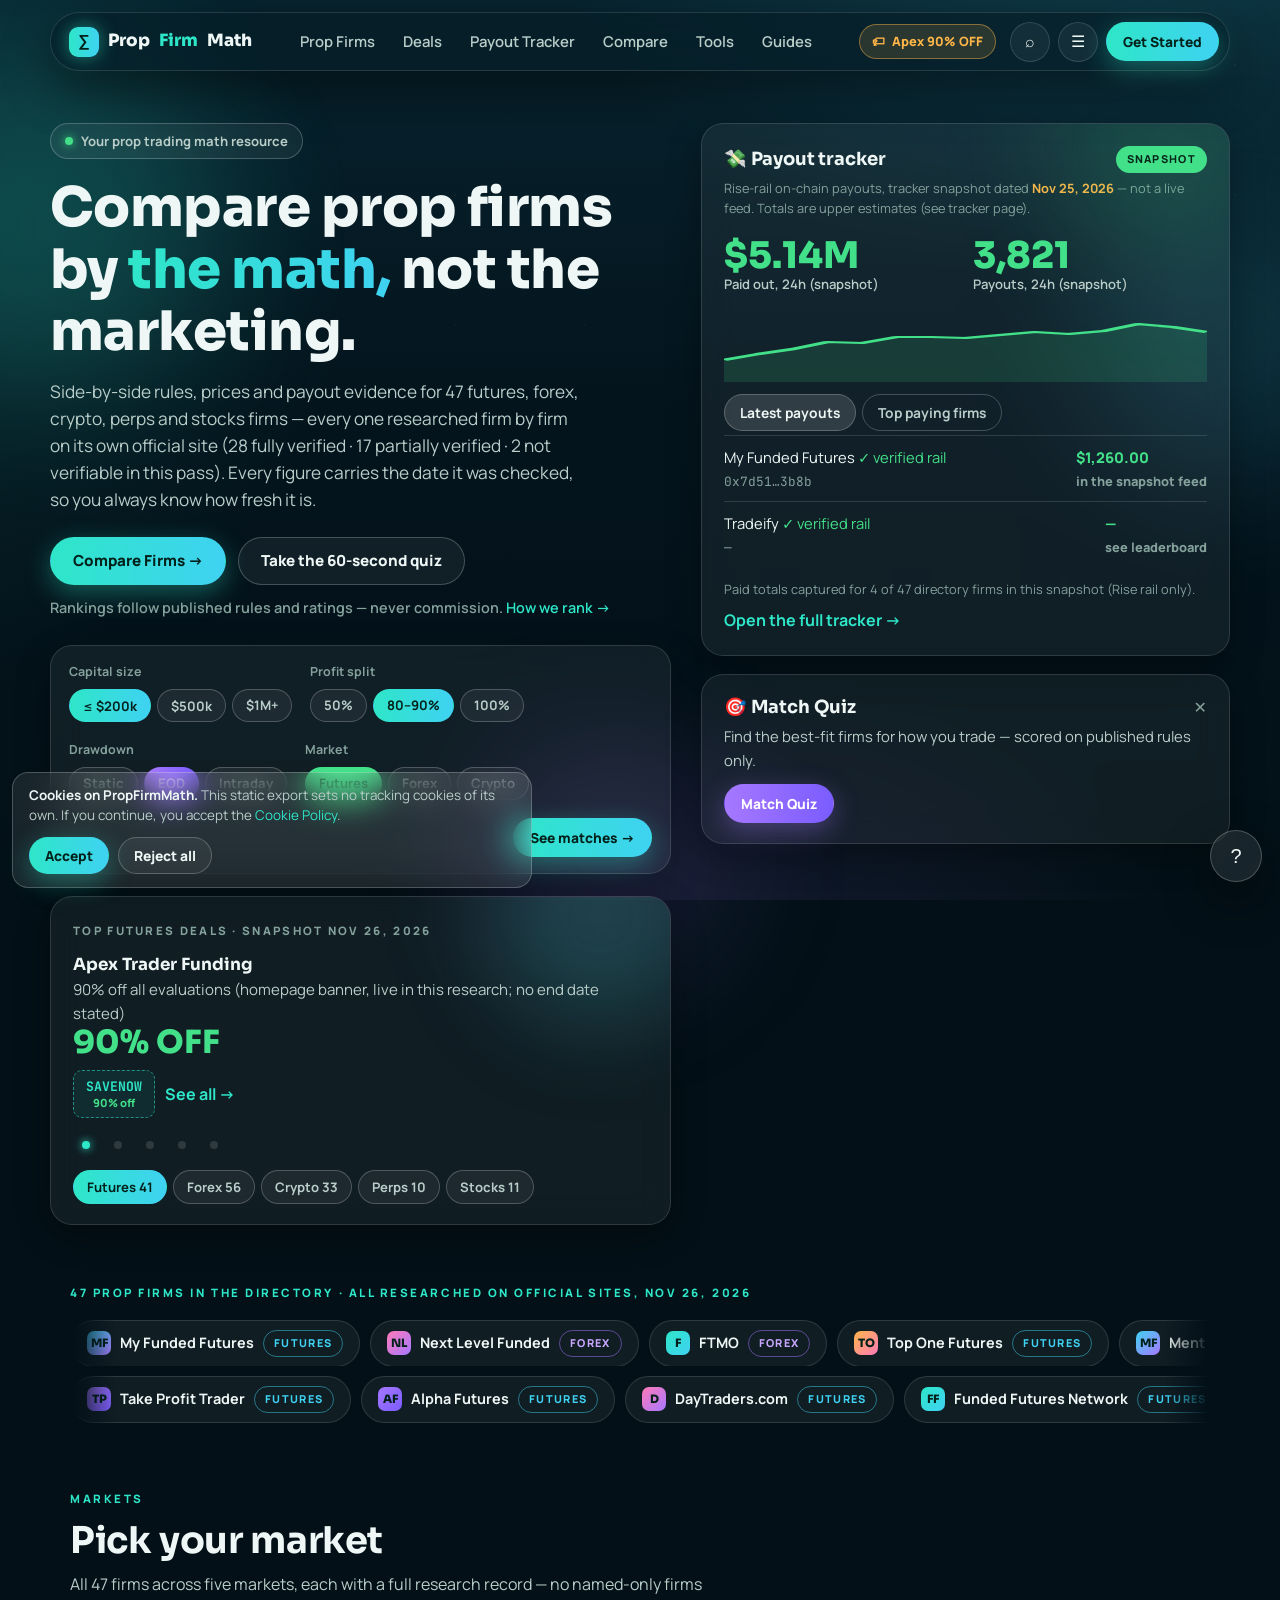
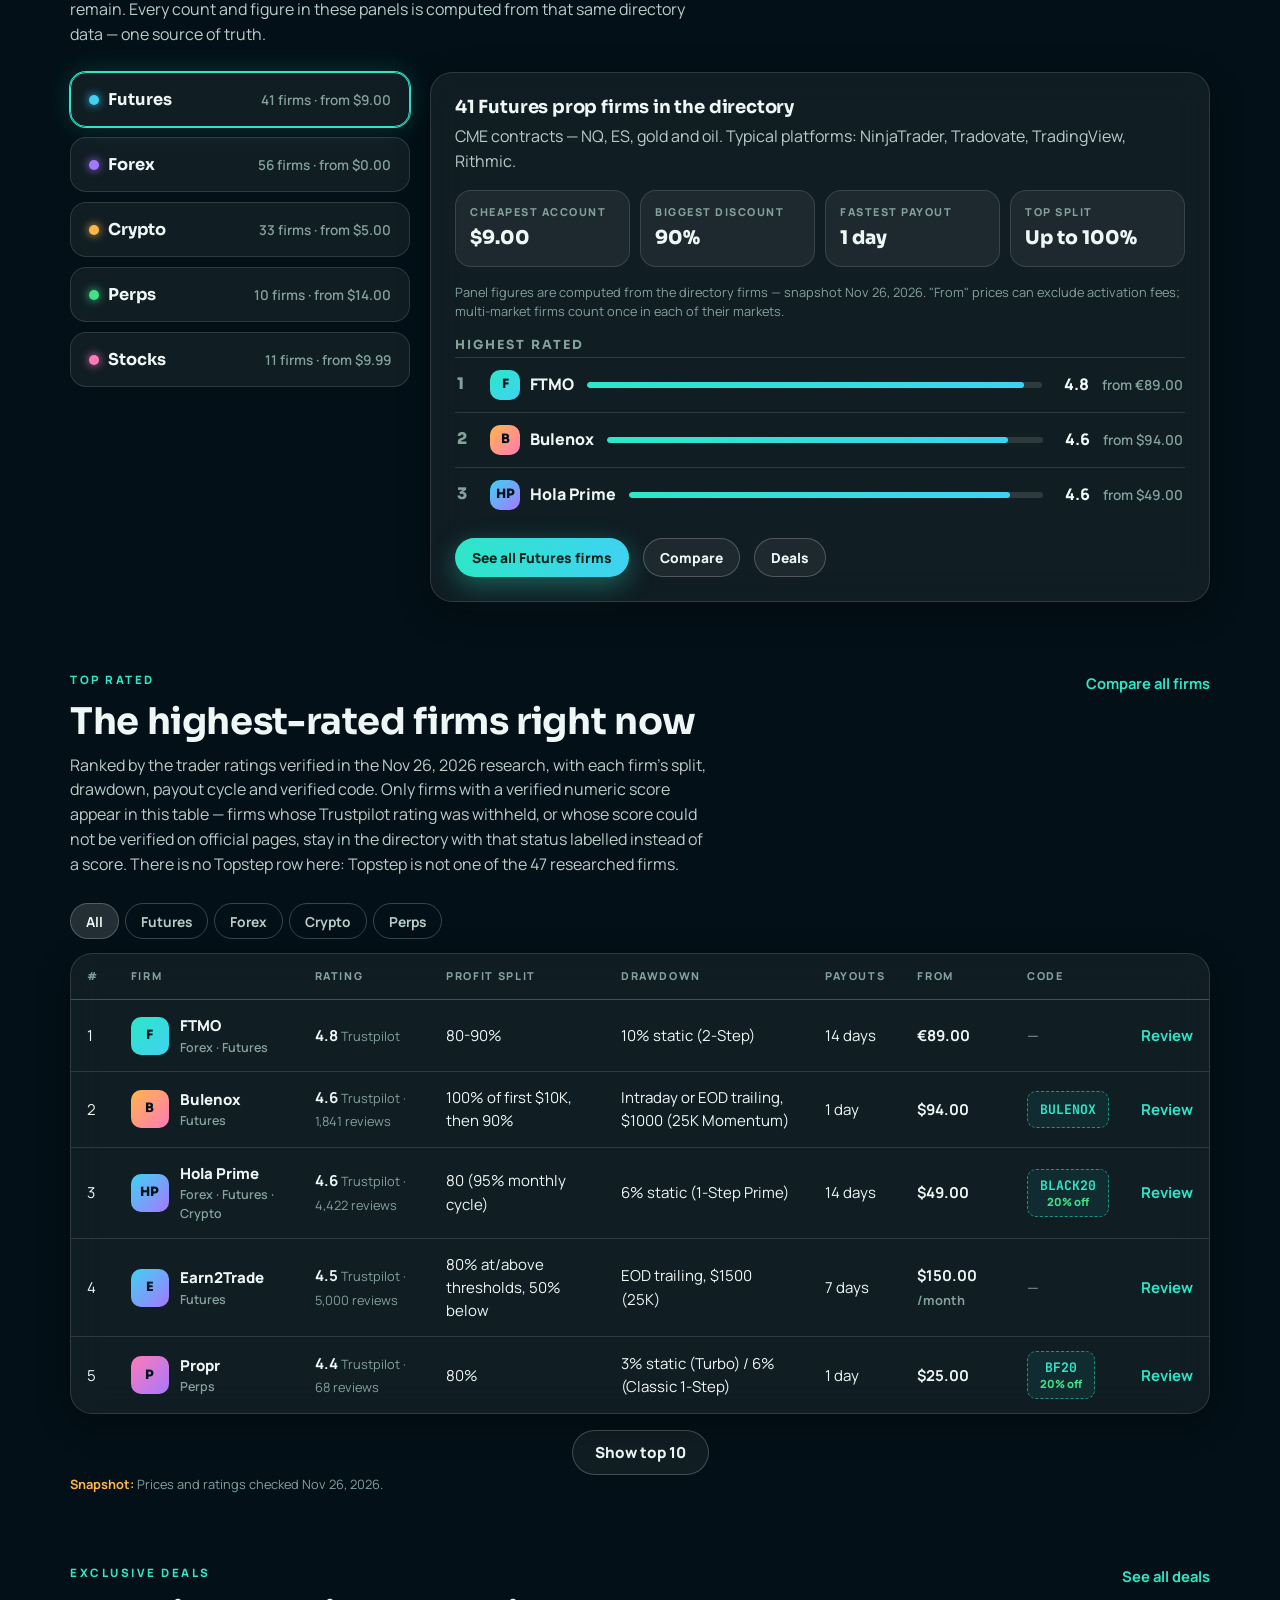
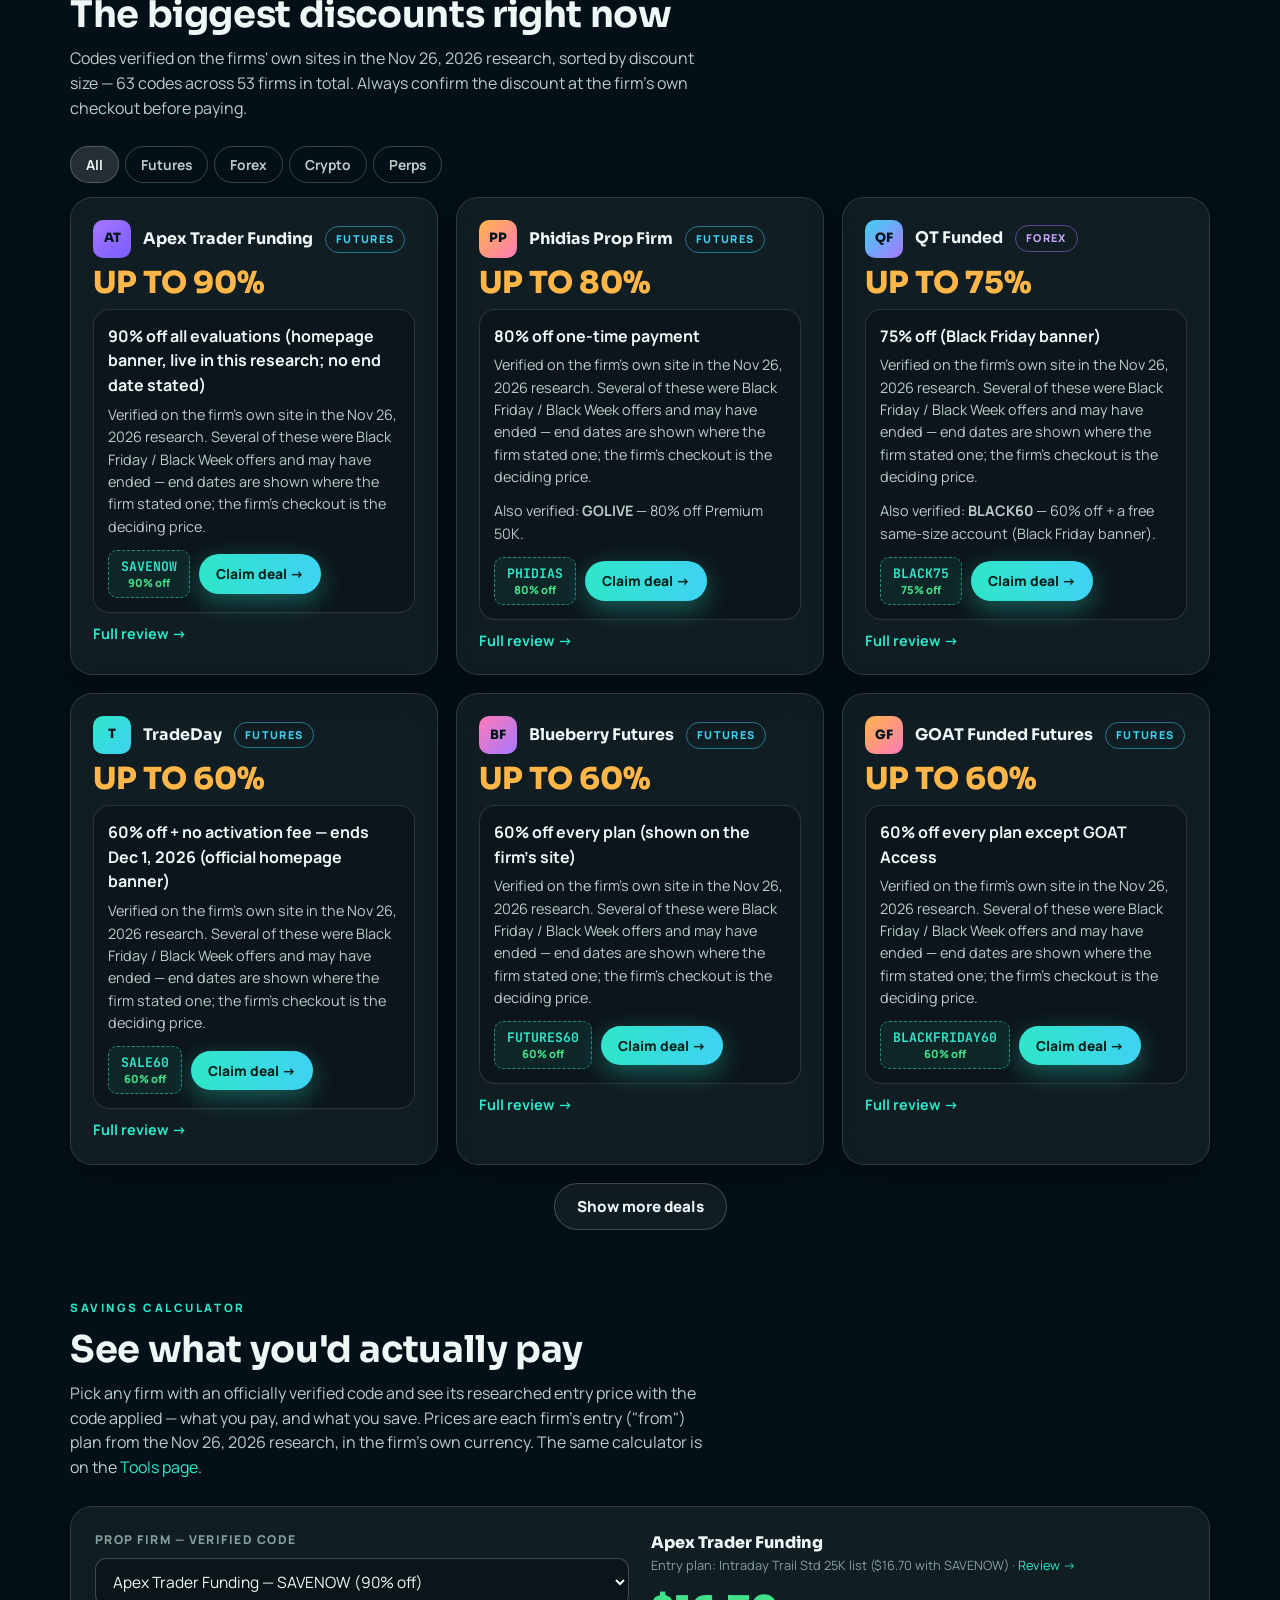
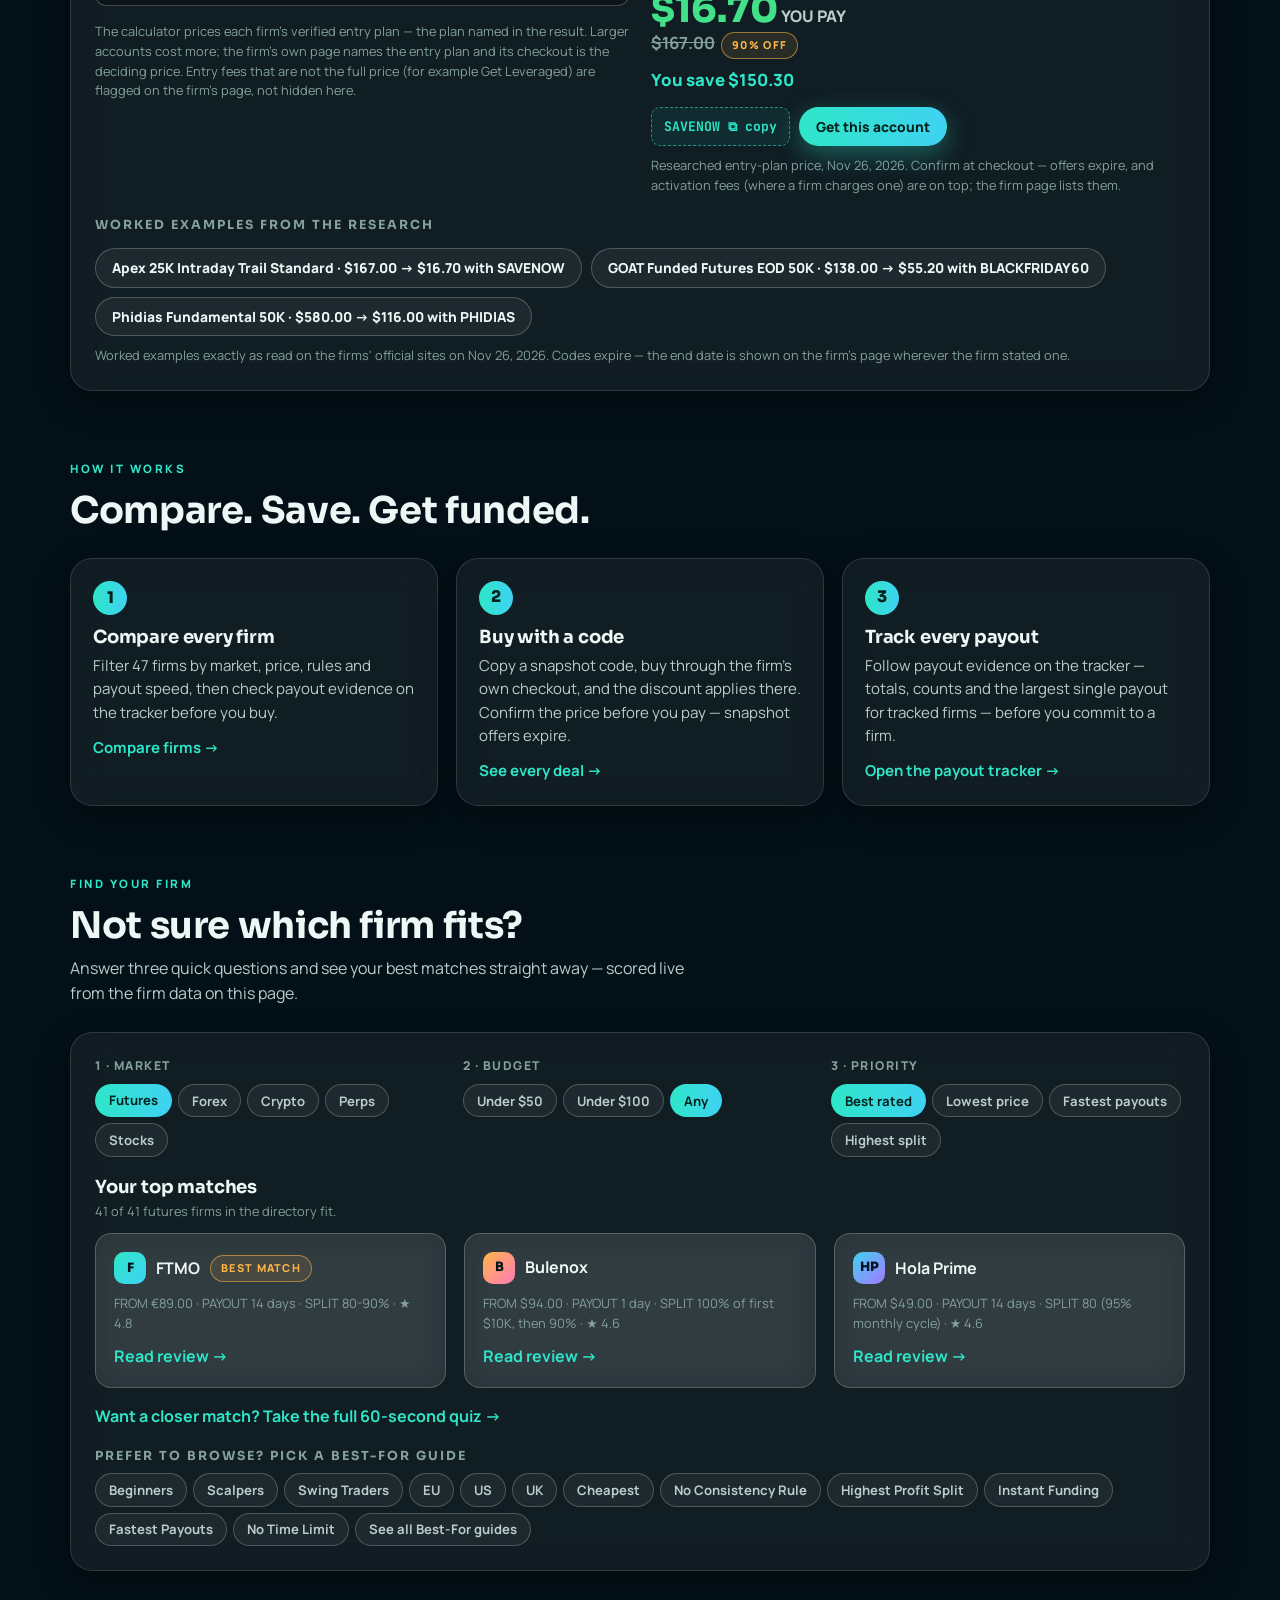
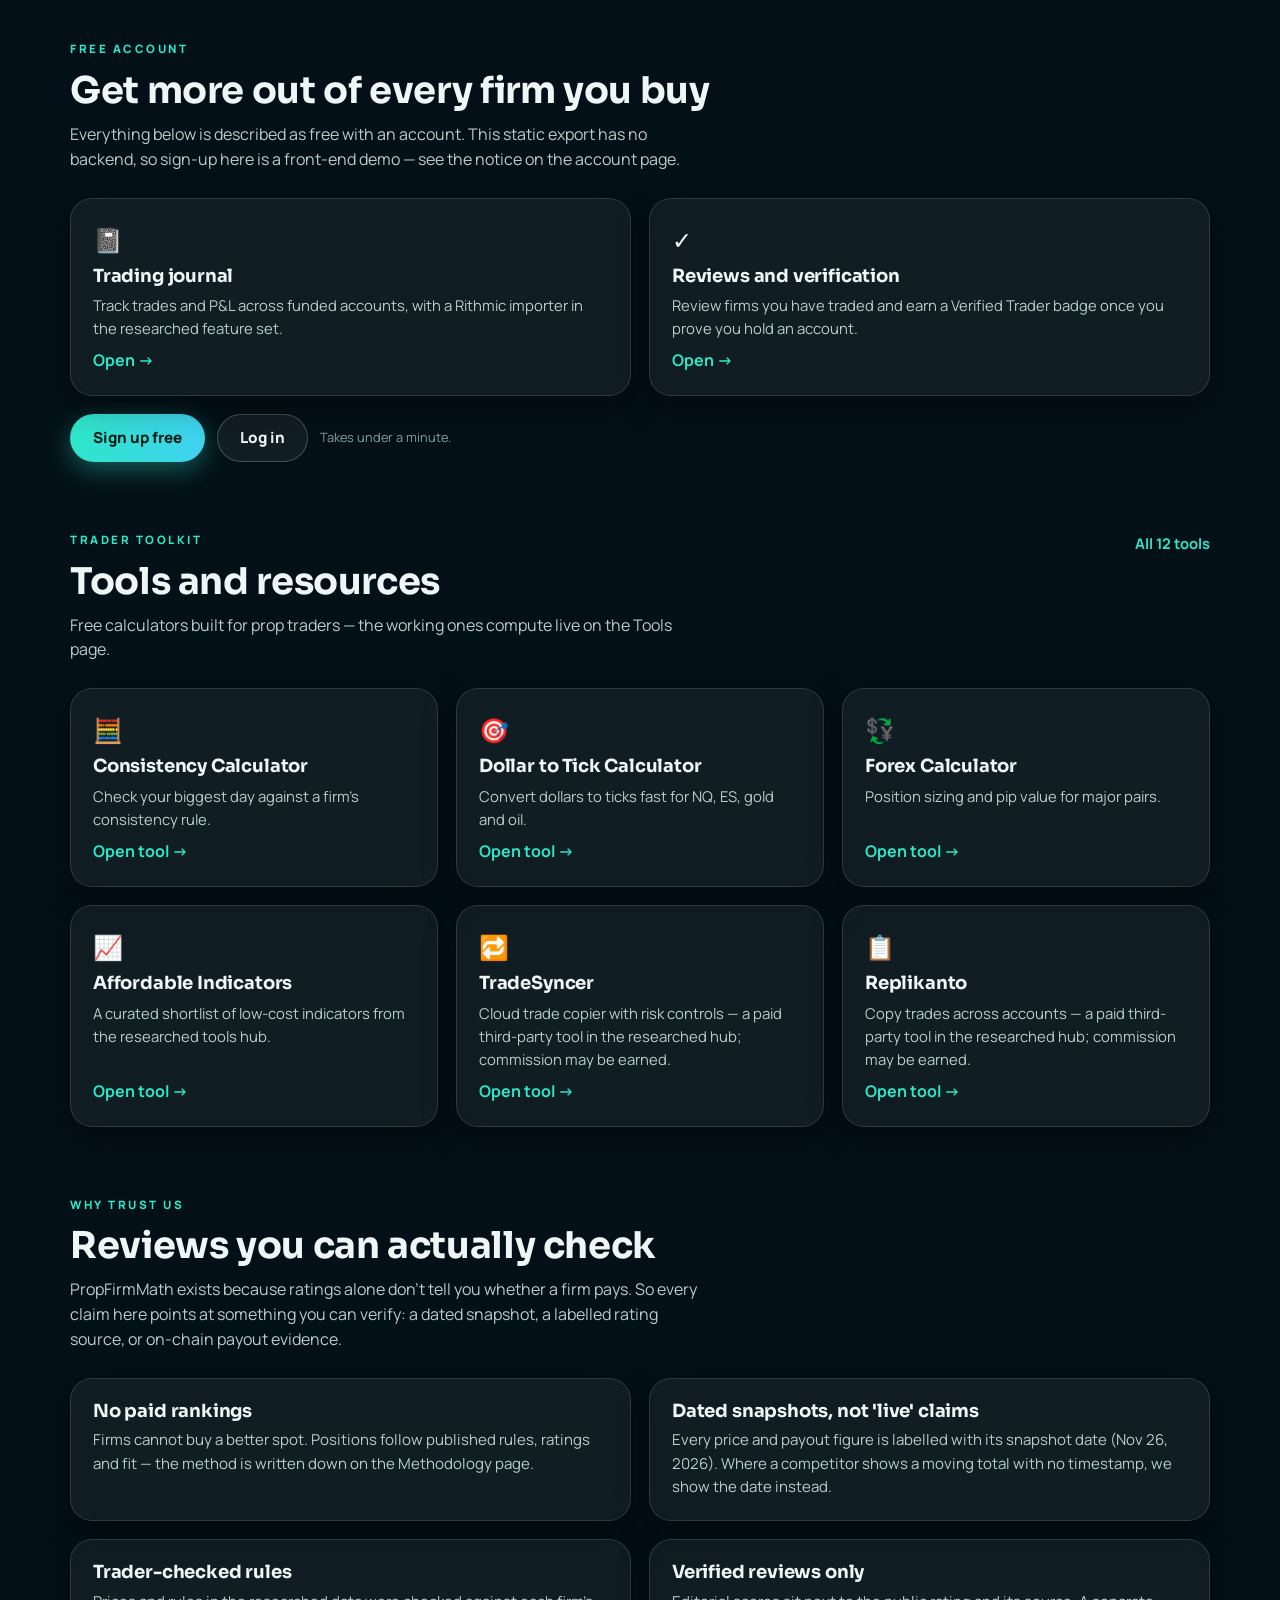
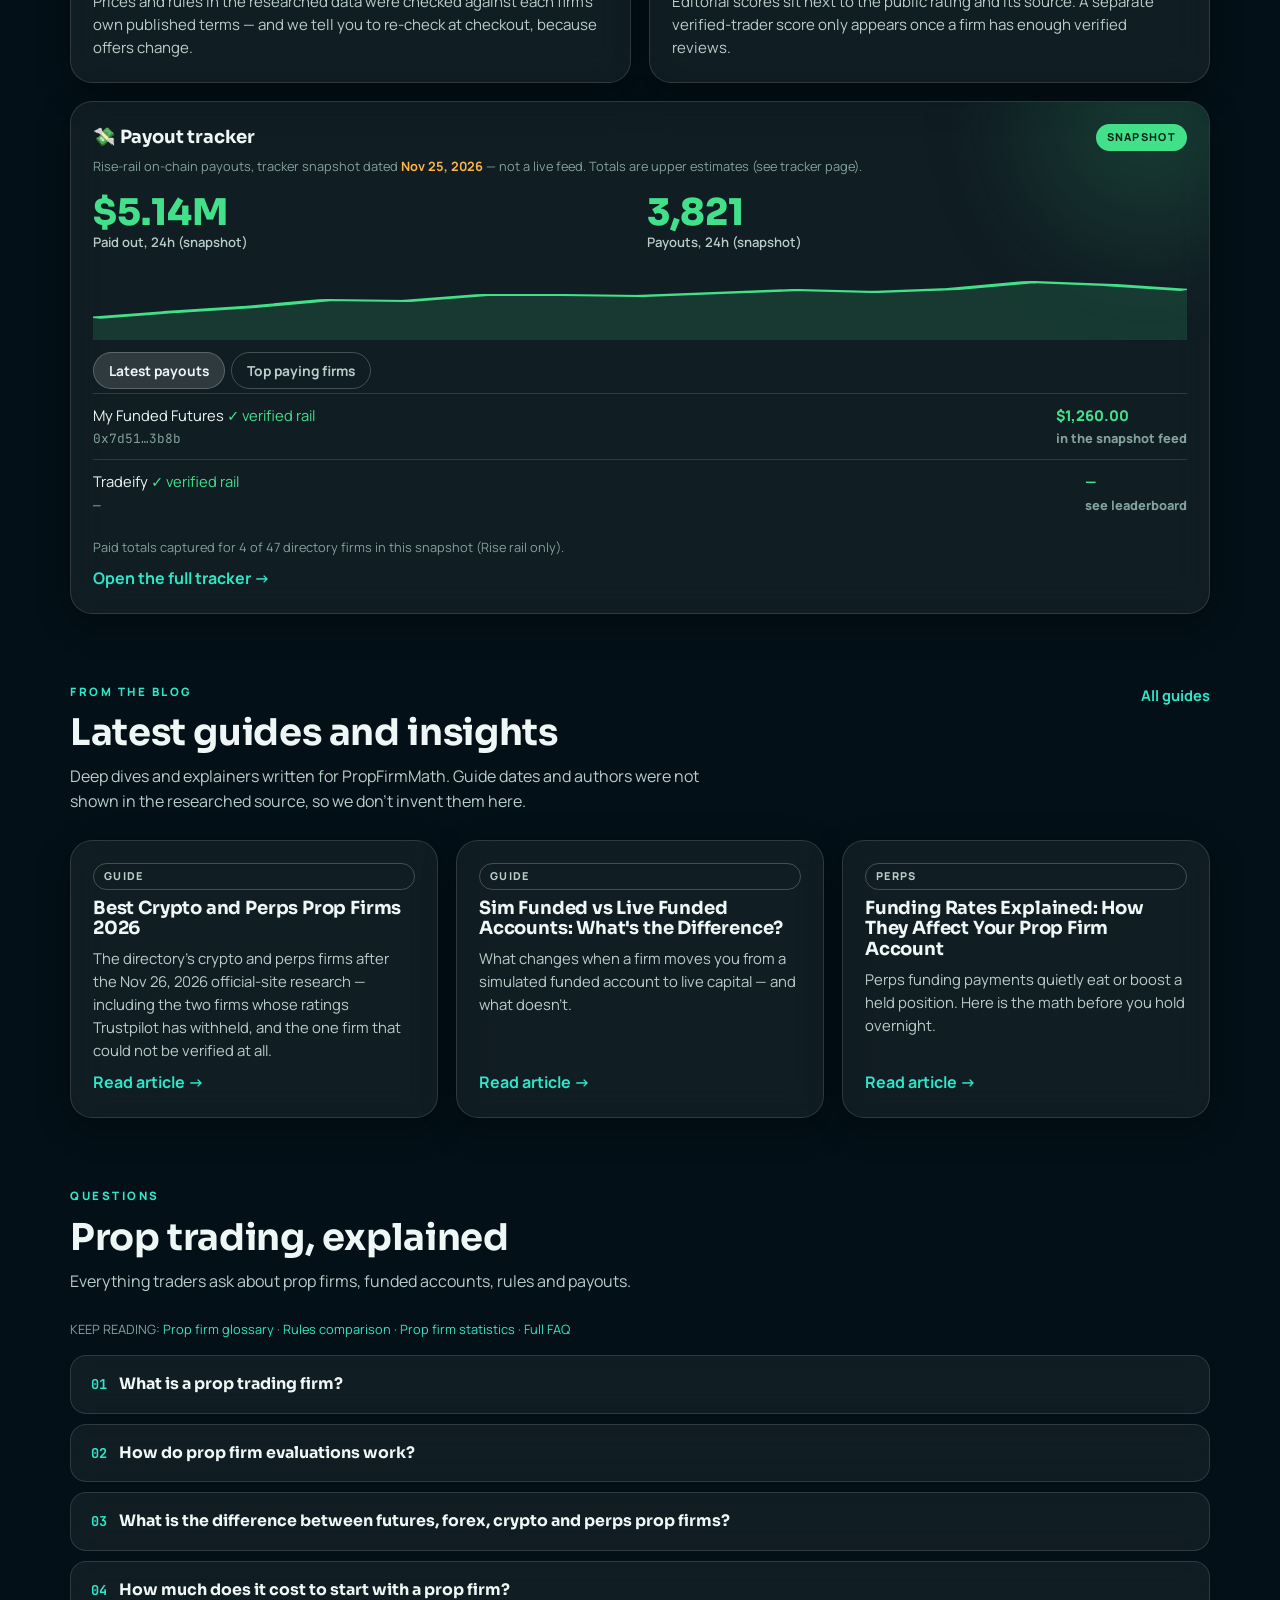
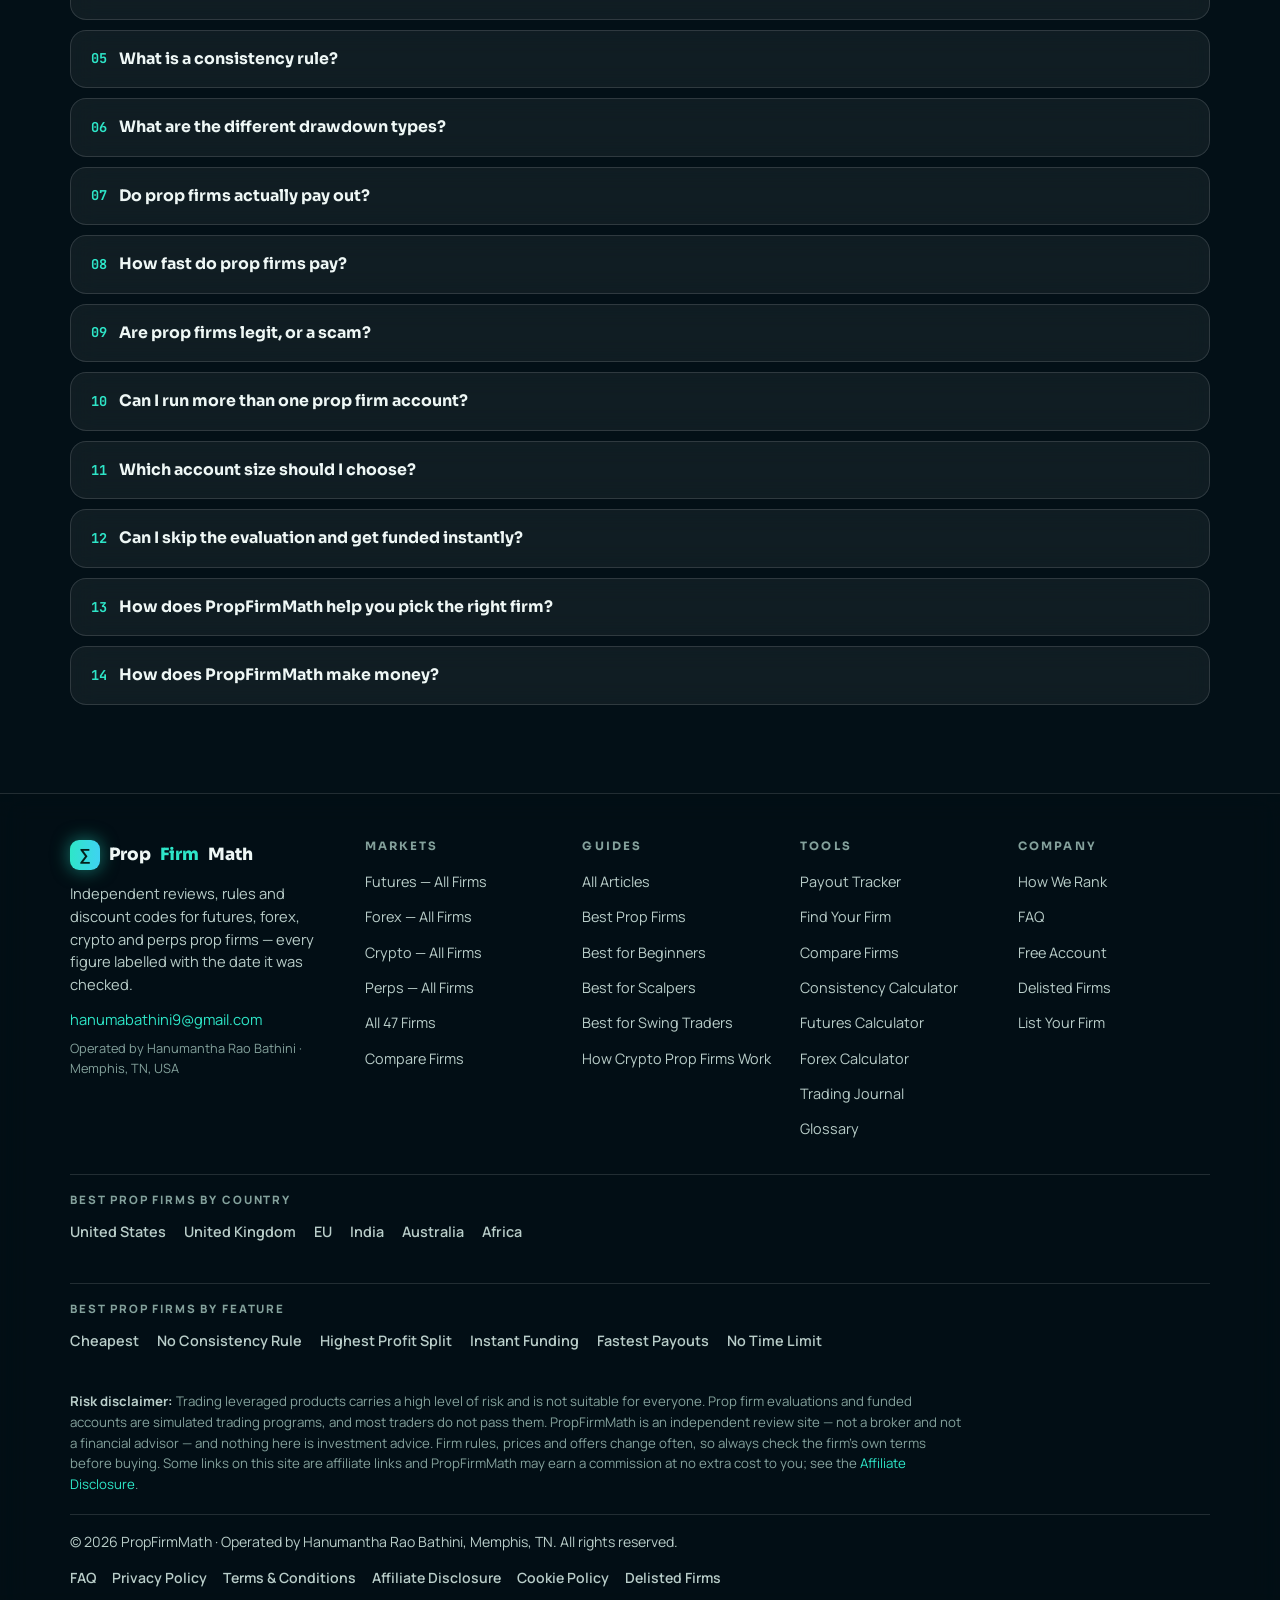
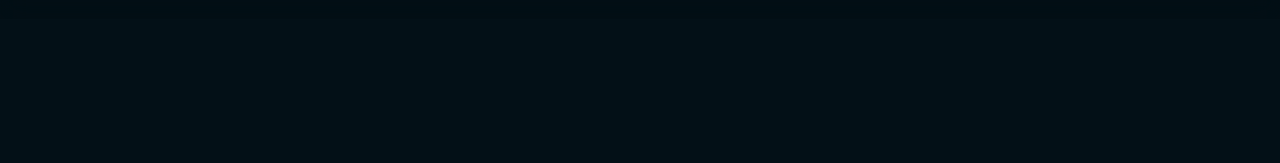
==== commit 59282664: "Expand directory to 91 firms (47 + 16 new verified + 28 candidates) - Adds the 16 firms verified 27 " ====
--- a/site/index.html
+++ b/site/index.html
@@ -551,7 +551,51 @@
  {slug:"pinex-capital",name:"PineX Capital",markets:["forex"],rating:null,rsrc:null,reviews:null,ratingNote:"Not verified — the firm's page embeds a single 5/5 review but no aggregate score",split:"80 (100% add-on)",splitMax:100,dd:"6% static (1-Step)",ddTypes:["Static"],payoutDays:21,payoutText:"every 21 exchange days (14d add-on)",from:79,fromCur:"EUR",fromPlan:"1-Step 5K (prices in EUR)",monthly:false,code:"BLACK55",off:55,codes:[{code:"BLACK55",off:55,detail:"55% off every challenge"},{code:"BLACKFRIDAY",off:50,detail:"50% off every challenge plus 10% on every payout — ends Nov 27, 2026, 23:59 German time"}],consistencyText:"none 1-Step; 20% Instant",consNone:true,target:"1-Step 9",dailyDD:"3% static (1-Step)",minDays:"not stated for passing",activation:"Pay Later only (EUR 207-$941 after passing)",instant:true,instantText:"Yes",scaling:"up to $2,000,000",news:"allowed, profit capped 1% in window (from 2 Nov 2026)",overnight:"yes (from 2 Nov 2026)",us:"not stated",site:"https://pinexcapital.com",sources:["https://pinexcapital.com/en/1-step-challenge","https://pinexcapital.com/en/black-friday"],verif:"full",verifLabel:"Fully verified",affiliate:"not stated",platforms:["Not stated in this research"],payMethods:["Not stated in this research"],deal:"55% off every challenge",tracked:false,paid30:null,payouts30:null,largest:null,note:null,summary:"Forex/CFD firm pricing in euros, not dollars. 1-Step and 2-Step challenges, Instant Funding (to $300K), Instant Funding Elite and Direct Funding. Standard payout cycle is every 21 exchange days; weekend holding has been allowed on every program since Nov 2, 2026."},
  {slug:"trade-the-pool",name:"Trade The Pool",markets:["stocks"],rating:null,rsrc:null,reviews:null,ratingNote:"Not verified in this research",split:"70/30 (Flex/Max); 80/20 Edge Pro%",splitMax:80,dd:"4% static (Flex Day)",ddTypes:["Static"],payoutDays:14,payoutText:"min withdrawal period 14d",from:47,fromCur:"USD",fromPlan:"Max Day 5K one-time",monthly:false,code:null,off:null,codes:[],consistencyText:"Flex Day 50 / Max Day 30",consNone:false,target:"Day 6 / Swing 15 / Edge 6",dailyDD:"Daily Pause 2% (Flex Day) — pause, not loss limit",minDays:"3 days 0.5%+ (Flex Day cash-out)",activation:"not stated",instant:false,instantText:"No",scaling:"buying power +5% per 10% profit",news:"not stated (secondary: permitted, earnings restriction)",overnight:"Day no; Swing yes",us:"not stated",site:"https://tradethepool.com",sources:["https://tradethepool.com/the-program/"],verif:"partial",verifLabel:"Partially verified",affiliate:"not stated",platforms:["Not stated in this research"],payMethods:["Not stated in this research"],deal:null,tracked:false,paid30:null,payouts30:null,largest:null,note:null,summary:"US stocks and ETFs only — over 12,000 symbols, no futures, forex or crypto. Day Trading, Swing Trading and Edge programs. Day accounts are liquidated 10 minutes before the close; Swing accounts may hold overnight and over the weekend."},
  {slug:"phidias-prop-firm",name:"Phidias Prop Firm",markets:["futures"],rating:null,rsrc:null,reviews:null,ratingNote:"Not verified in this research",split:"80 (Premium up to 100% from payout 5)",splitMax:100,dd:"$500 static (Express 25K)",ddTypes:["Static"],payoutDays:10,payoutText:"Fundamental every 10 trading days; Premium every 5 days",from:277,fromCur:"USD",fromPlan:"Express to Live 25K list ($138.50 with 50% off)",monthly:false,code:"PHIDIAS",off:80,codes:[{code:"PHIDIAS",off:80,detail:"80% off one-time payment"},{code:"GOLIVE",off:80,detail:"80% off Premium 50K"}],consistencyText:"none eval; 30% funded (Fundamental/Premium)",consNone:false,target:"Express 25K $1500",dailyDD:"none",minDays:"Fundamental 3 / Premium 1 / Express 0",activation:"$0 one-time path; $83-$169 monthly path after passing",instant:false,instantText:"No",scaling:"no plan stated; switch to LIVE after 3 payouts or $75K",news:"allowed",overnight:"Premium yes; Fundamental/Express no",us:"yes (US traders on payout boards)",site:"https://phidiaspropfirm.com",sources:["https://member.phidiaspropfirm.com/?_lang=en","https://phidiaspropfirm.com/education/prop-firm-no-activation-fee"],verif:"full",verifLabel:"Fully verified",affiliate:"not stated",platforms:["Rithmic","dxFeed"],payMethods:["Not stated in this research"],deal:"80% off one-time payment",tracked:false,paid30:null,payouts30:null,largest:null,note:"Do not use the $88 from-price seen in secondary sources — that is the monthly-subscription path. The one-time from-price is $277 list. Secondary sources also conflict on the switch to LIVE (3 payouts / $75K vs 5 payouts / $100K).",summary:"Futures-only firm (NQ, ES, YM, MNQ, CL, GC and 70+ instruments) on Rithmic and dxFeed. Express to Live, Fundamental and Premium lines, all 1-phase, with no daily loss limit. Premium's split climbs from 75% to 100% by the fifth payout."},
- {slug:"take-profit-trader",name:"Take Profit Trader",markets:["futures"],rating:null,rsrc:null,reviews:null,ratingNote:"'Rated Excellent on Trustpilot from 11,000+ reviews' — no numeric score stated on the firm's pages",split:"80/20 PRO; 90/10 PRO+%",splitMax:90,dd:"trailing, $1000 (25K)",ddTypes:["EOD"],payoutDays:1,payoutText:"daily payouts from day 1 in PRO",from:110,fromCur:"USD",fromPlan:"INTRADAY Test 25K per month ($66 with NOFEE40)",monthly:true,code:"NOFEE40",off:40,codes:[{code:"NOFEE40",off:40,detail:"40% off Test subscriptions for life + $130 PRO activation fee waived"}],consistencyText:"50% Test only",consNone:false,target:"6% all sizes",dailyDD:"INTRADAY/CLASSIC none; EOD $500 (25K)",minDays:"3 to pass Test",activation:"$130 PRO, waived with NOFEE40",instant:false,instantText:"No",scaling:"none",news:"not stated (secondary: flat +/-1 min FOMC/NFP/CPI in PRO)",overnight:"no",us:"not stated (US-based firm)",site:"https://takeprofittrader.com",sources:["https://takeprofittrader.com/blog/plans"],verif:"full",verifLabel:"Fully verified",affiliate:"not stated",platforms:["Tradovate"],payMethods:["Not stated in this research"],deal:"40% off Test subscriptions for life + $130 PRO activation fee waived",tracked:false,paid30:null,payouts30:null,largest:null,note:null,summary:"US futures firm (Tradovate) with three monthly-subscription Test plans — Intraday, Classic and EOD — repriced on Nov 23, 2026. Pass the Test and PRO pays daily from day one at 80/20; PRO+ (live, by invitation) pays 90/10."}
+ {slug:"take-profit-trader",name:"Take Profit Trader",markets:["futures"],rating:null,rsrc:null,reviews:null,ratingNote:"'Rated Excellent on Trustpilot from 11,000+ reviews' — no numeric score stated on the firm's pages",split:"80/20 PRO; 90/10 PRO+%",splitMax:90,dd:"trailing, $1000 (25K)",ddTypes:["EOD"],payoutDays:1,payoutText:"daily payouts from day 1 in PRO",from:110,fromCur:"USD",fromPlan:"INTRADAY Test 25K per month ($66 with NOFEE40)",monthly:true,code:"NOFEE40",off:40,codes:[{code:"NOFEE40",off:40,detail:"40% off Test subscriptions for life + $130 PRO activation fee waived"}],consistencyText:"50% Test only",consNone:false,target:"6% all sizes",dailyDD:"INTRADAY/CLASSIC none; EOD $500 (25K)",minDays:"3 to pass Test",activation:"$130 PRO, waived with NOFEE40",instant:false,instantText:"No",scaling:"none",news:"not stated (secondary: flat +/-1 min FOMC/NFP/CPI in PRO)",overnight:"no",us:"not stated (US-based firm)",site:"https://takeprofittrader.com",sources:["https://takeprofittrader.com/blog/plans"],verif:"full",verifLabel:"Fully verified",affiliate:"not stated",platforms:["Tradovate"],payMethods:["Not stated in this research"],deal:"40% off Test subscriptions for life + $130 PRO activation fee waived",tracked:false,paid30:null,payouts30:null,largest:null,note:null,summary:"US futures firm (Tradovate) with three monthly-subscription Test plans — Intraday, Classic and EOD — repriced on Nov 23, 2026. Pass the Test and PRO pays daily from day one at 80/20; PRO+ (live, by invitation) pays 90/10."},
+ {slug:"alpha-futures",name:"Alpha Futures",markets:["futures"],rating:null,rsrc:null,reviews:null,ratingNote:"Trustpilot pending — to be added from owner-supplied figures.",split:"not stated",splitMax:null,dd:"not stated",ddTypes:[],payoutDays:null,payoutText:"not stated",from:89,fromCur:"USD",fromPlan:"Entry plan (name not in status PDF)",monthly:true,code:null,off:null,codes:[],consistencyText:"not stated",consNone:false,target:"not stated",dailyDD:"not stated",minDays:"not stated",activation:"not stated",instant:false,instantText:"not stated",scaling:"not stated",news:"not stated",overnight:"not stated",us:"yes (US not on restricted list)",site:"https://alpha-futures.com",sources:["https://alpha-futures.com"],verif:"partial (from status PDF only; split/drawdown/payout not carried in the PDF)",verifLabel:"Partially verified",affiliate:"not verified",platforms:["Not stated"],payMethods:["Not listed"],deal:null,tracked:false,paid30:null,payouts30:null,largest:null,note:"Added 27 Nov 2026 from the 100-firm status PDF (Tier B, 13 plans recorded). Split, drawdown, payout cycle, targets and per-size prices were not carried in the PDF and are recorded as not stated — a full official-site pass is still needed for this firm.",summary:"Futures firm. Starts at $89/mo. Affiliate: not verified. US traders: yes (US not on restricted list).",verifiedOn:"Nov 27, 2026",plans:[{id:"alpha-futures-entry",program:"Entry plan (name not in status PDF)",name:"Entry plan (name not in status PDF)",size:null,price:89,currency:"USD",monthly:true,coverage:"starting",note:"Recorded starting offer only. Other sizes/program details were not in the source record for this pass.",target:"not stated",dailyLoss:"not stated",maxDD:"not stated",ddType:null,minDays:"not stated",split:"not stated",payout:"not stated",platform:"Not stated",source:"https://alpha-futures.com"}]},
+ {slug:"daytraders-com",name:"DayTraders.com",markets:["futures"],rating:null,rsrc:null,reviews:null,ratingNote:"Trustpilot pending — to be added from owner-supplied figures.",split:"not stated",splitMax:null,dd:"not stated",ddTypes:[],payoutDays:null,payoutText:"not stated",from:40,fromCur:"USD",fromPlan:"Entry plan (name not in status PDF)",monthly:false,code:null,off:null,codes:[],consistencyText:"not stated",consNone:false,target:"not stated",dailyDD:"not stated",minDays:"not stated",activation:"not stated",instant:false,instantText:"not stated",scaling:"not stated",news:"not stated",overnight:"not stated",us:"yes (US firm; SSN required)",site:"https://daytraders.com",sources:["https://daytraders.com"],verif:"partial (from status PDF only; split/drawdown/payout not carried in the PDF)",verifLabel:"Partially verified",affiliate:"yes, 20% lifetime recurring",platforms:["Not stated"],payMethods:["Not listed"],deal:null,tracked:false,paid30:null,payouts30:null,largest:null,note:"Added 27 Nov 2026 from the 100-firm status PDF (Tier A, 18 plans recorded). Split, drawdown, payout cycle, targets and per-size prices were not carried in the PDF and are recorded as not stated — a full official-site pass is still needed for this firm.",summary:"Futures firm. Starts at $40. Affiliate: yes, 20% lifetime recurring. US traders: yes (US firm; SSN required).",verifiedOn:"Nov 27, 2026",plans:[{id:"daytraders-com-entry",program:"Entry plan (name not in status PDF)",name:"Entry plan (name not in status PDF)",size:null,price:40,currency:"USD",monthly:false,coverage:"starting",note:"Recorded starting offer only. Other sizes/program details were not in the source record for this pass.",target:"not stated",dailyLoss:"not stated",maxDD:"not stated",ddType:null,minDays:"not stated",split:"not stated",payout:"not stated",platform:"Not stated",source:"https://daytraders.com"}]},
+ {slug:"funded-futures-network",name:"Funded Futures Network",markets:["futures"],rating:null,rsrc:null,reviews:null,ratingNote:"Trustpilot pending — to be added from owner-supplied figures.",split:"not stated",splitMax:null,dd:"not stated",ddTypes:[],payoutDays:null,payoutText:"not stated",from:148,fromCur:"USD",fromPlan:"Entry plan (name not in status PDF)",monthly:false,code:null,off:null,codes:[],consistencyText:"not stated",consNone:false,target:"not stated",dailyDD:"not stated",minDays:"not stated",activation:"not stated",instant:false,instantText:"not stated",scaling:"not stated",news:"not stated",overnight:"not stated",us:"yes (US not restricted)",site:"https://fundedfuturesnetwork.com",sources:["https://fundedfuturesnetwork.com"],verif:"partial (from status PDF only; split/drawdown/payout not carried in the PDF)",verifLabel:"Partially verified",affiliate:"yes, 15% per account purchase",platforms:["Not stated"],payMethods:["Not listed"],deal:null,tracked:false,paid30:null,payouts30:null,largest:null,note:"Added 27 Nov 2026 from the 100-firm status PDF (Tier B, 20 plans recorded). Split, drawdown, payout cycle, targets and per-size prices were not carried in the PDF and are recorded as not stated — a full official-site pass is still needed for this firm.",summary:"Futures firm. Starts at $148. Affiliate: yes, 15% per account purchase. US traders: yes (US not restricted).",verifiedOn:"Nov 27, 2026",plans:[{id:"funded-futures-network-entry",program:"Entry plan (name not in status PDF)",name:"Entry plan (name not in status PDF)",size:null,price:148,currency:"USD",monthly:false,coverage:"starting",note:"Recorded starting offer only. Other sizes/program details were not in the source record for this pass.",target:"not stated",dailyLoss:"not stated",maxDD:"not stated",ddType:null,minDays:"not stated",split:"not stated",payout:"not stated",platform:"Not stated",source:"https://fundedfuturesnetwork.com"}]},
+ {slug:"purdia-capital",name:"Purdia Capital",markets:["futures"],rating:null,rsrc:null,reviews:null,ratingNote:"Trustpilot pending — to be added from owner-supplied figures.",split:"not stated",splitMax:null,dd:"not stated",ddTypes:[],payoutDays:null,payoutText:"not stated",from:179,fromCur:"USD",fromPlan:"Entry plan (name not in status PDF)",monthly:true,code:null,off:null,codes:[],consistencyText:"not stated",consNone:false,target:"not stated",dailyDD:"not stated",minDays:"not stated",activation:"not stated",instant:false,instantText:"not stated",scaling:"not stated",news:"not stated",overnight:"not stated",us:"yes (US traders completed)",site:"https://purdia.com",sources:["https://purdia.com"],verif:"partial (from status PDF only; split/drawdown/payout not carried in the PDF)",verifLabel:"Partially verified",affiliate:"yes, 7.5-15% tiered recurring",platforms:["Not stated"],payMethods:["Not listed"],deal:null,tracked:false,paid30:null,payouts30:null,largest:null,note:"Added 27 Nov 2026 from the 100-firm status PDF (Tier C, 8 plans recorded). Split, drawdown, payout cycle, targets and per-size prices were not carried in the PDF and are recorded as not stated — a full official-site pass is still needed for this firm.",summary:"Futures firm. Starts at $179/mo. Affiliate: yes, 7.5-15% tiered recurring. US traders: yes (US traders completed).",verifiedOn:"Nov 27, 2026",plans:[{id:"purdia-capital-entry",program:"Entry plan (name not in status PDF)",name:"Entry plan (name not in status PDF)",size:null,price:179,currency:"USD",monthly:true,coverage:"starting",note:"Recorded starting offer only. Other sizes/program details were not in the source record for this pass.",target:"not stated",dailyLoss:"not stated",maxDD:"not stated",ddType:null,minDays:"not stated",split:"not stated",payout:"not stated",platform:"Not stated",source:"https://purdia.com"}]},
+ {slug:"swissfirmup",name:"SwissFirmup",markets:["futures"],rating:null,rsrc:null,reviews:null,ratingNote:"Trustpilot pending — to be added from owner-supplied figures.",split:"not stated",splitMax:null,dd:"not stated",ddTypes:[],payoutDays:null,payoutText:"not stated",from:49,fromCur:"USD",fromPlan:"Entry plan (name not in status PDF)",monthly:false,code:null,off:null,codes:[],consistencyText:"not stated",consNone:false,target:"not stated",dailyDD:"not stated",minDays:"not stated",activation:"not stated",instant:false,instantText:"not stated",scaling:"not stated",news:"not stated",overnight:"not stated",us:"yes (FAQ addresses US traders)",site:"https://swissfirmup.com",sources:["https://swissfirmup.com"],verif:"partial (from status PDF only; split/drawdown/payout not carried in the PDF)",verifLabel:"Partially verified",affiliate:"yes, tiered 10-25%",platforms:["Not stated"],payMethods:["Not listed"],deal:null,tracked:false,paid30:null,payouts30:null,largest:null,note:"Added 27 Nov 2026 from the 100-firm status PDF (Tier B, 9 plans recorded). Split, drawdown, payout cycle, targets and per-size prices were not carried in the PDF and are recorded as not stated — a full official-site pass is still needed for this firm.",summary:"Futures firm. Starts at $49. Affiliate: yes, tiered 10-25%. US traders: yes (FAQ addresses US traders).",verifiedOn:"Nov 27, 2026",plans:[{id:"swissfirmup-entry",program:"Entry plan (name not in status PDF)",name:"Entry plan (name not in status PDF)",size:null,price:49,currency:"USD",monthly:false,coverage:"starting",note:"Recorded starting offer only. Other sizes/program details were not in the source record for this pass.",target:"not stated",dailyLoss:"not stated",maxDD:"not stated",ddType:null,minDays:"not stated",split:"not stated",payout:"not stated",platform:"Not stated",source:"https://swissfirmup.com"}]},
+ {slug:"uprofit",name:"UProfit",markets:["futures"],rating:null,rsrc:null,reviews:null,ratingNote:"Trustpilot pending — to be added from owner-supplied figures.",split:"not stated",splitMax:null,dd:"not stated",ddTypes:[],payoutDays:null,payoutText:"not stated",from:49,fromCur:"USD",fromPlan:"Entry plan (name not in status PDF)",monthly:true,code:null,off:null,codes:[],consistencyText:"not stated",consNone:false,target:"not stated",dailyDD:"not stated",minDays:"not stated",activation:"not stated",instant:false,instantText:"not stated",scaling:"not stated",news:"not stated",overnight:"not stated",us:"yes (Delaware LLC; US traders)",site:"https://uprofit.com",sources:["https://uprofit.com"],verif:"partial (from status PDF only; split/drawdown/payout not carried in the PDF)",verifLabel:"Partially verified",affiliate:"none found",platforms:["Not stated"],payMethods:["Not listed"],deal:null,tracked:false,paid30:null,payouts30:null,largest:null,note:"Added 27 Nov 2026 from the 100-firm status PDF (Tier C, 12 plans recorded). Split, drawdown, payout cycle, targets and per-size prices were not carried in the PDF and are recorded as not stated — a full official-site pass is still needed for this firm.",summary:"Futures firm. Starts at $49/mo. Affiliate: none found. US traders: yes (Delaware LLC; US traders).",verifiedOn:"Nov 27, 2026",plans:[{id:"uprofit-entry",program:"Entry plan (name not in status PDF)",name:"Entry plan (name not in status PDF)",size:null,price:49,currency:"USD",monthly:true,coverage:"starting",note:"Recorded starting offer only. Other sizes/program details were not in the source record for this pass.",target:"not stated",dailyLoss:"not stated",maxDD:"not stated",ddType:null,minDays:"not stated",split:"not stated",payout:"not stated",platform:"Not stated",source:"https://uprofit.com"}]},
+ {slug:"funderpro",name:"FunderPro",markets:["forex","crypto"],rating:null,rsrc:null,reviews:null,ratingNote:"Trustpilot pending — to be added from owner-supplied figures.",split:"not stated",splitMax:null,dd:"not stated",ddTypes:[],payoutDays:null,payoutText:"not stated",from:29,fromCur:"USD",fromPlan:"Entry plan (name not in status PDF)",monthly:false,code:null,off:null,codes:[],consistencyText:"not stated",consNone:false,target:"not stated",dailyDD:"not stated",minDays:"not stated",activation:"not stated",instant:false,instantText:"not stated",scaling:"not stated",news:"not stated",overnight:"not stated",us:"partial (details truncated in status PDF)",site:"https://funderpro.com",sources:["https://funderpro.com"],verif:"partial (from status PDF only; split/drawdown/payout not carried in the PDF)",verifLabel:"Partially verified",affiliate:"yes, up to 20% (tiered by sales)",platforms:["Not stated"],payMethods:["Not listed"],deal:null,tracked:false,paid30:null,payouts30:null,largest:null,note:"Added 27 Nov 2026 from the 100-firm status PDF (Tier B, 34 plans recorded). Split, drawdown, payout cycle, targets and per-size prices were not carried in the PDF and are recorded as not stated — a full official-site pass is still needed for this firm.",summary:"Forex, Crypto firm. Starts at $29. Affiliate: yes, up to 20% (tiered by sales). US traders: partial (details truncated in status PDF).",verifiedOn:"Nov 27, 2026",plans:[{id:"funderpro-entry",program:"Entry plan (name not in status PDF)",name:"Entry plan (name not in status PDF)",size:null,price:29,currency:"USD",monthly:false,coverage:"starting",note:"Recorded starting offer only. Other sizes/program details were not in the source record for this pass.",target:"not stated",dailyLoss:"not stated",maxDD:"not stated",ddType:null,minDays:"not stated",split:"not stated",payout:"not stated",platform:"Not stated",source:"https://funderpro.com"}]},
+ {slug:"fintokei",name:"Fintokei",markets:["forex"],rating:null,rsrc:null,reviews:null,ratingNote:"Trustpilot pending — to be added from owner-supplied figures.",split:"not stated",splitMax:null,dd:"not stated",ddTypes:[],payoutDays:null,payoutText:"not stated",from:34,fromCur:"USD",fromPlan:"Entry plan (name not in status PDF)",monthly:false,code:null,off:null,codes:[],consistencyText:"not stated",consNone:false,target:"not stated",dailyDD:"not stated",minDays:"not stated",activation:"not stated",instant:false,instantText:"not stated",scaling:"not stated",news:"not stated",overnight:"not stated",us:"no (USA restricted)",site:"https://fintokei.com",sources:["https://fintokei.com"],verif:"partial (from status PDF only; split/drawdown/payout not carried in the PDF)",verifLabel:"Partially verified",affiliate:"yes, tiered up to 10%",platforms:["Not stated"],payMethods:["Not listed"],deal:null,tracked:false,paid30:null,payouts30:null,largest:null,note:"Added 27 Nov 2026 from the 100-firm status PDF (Tier B, 27 plans recorded). Split, drawdown, payout cycle, targets and per-size prices were not carried in the PDF and are recorded as not stated — a full official-site pass is still needed for this firm.",summary:"Forex firm. Starts at $34. Affiliate: yes, tiered up to 10%. US traders: no (USA restricted).",verifiedOn:"Nov 27, 2026",plans:[{id:"fintokei-entry",program:"Entry plan (name not in status PDF)",name:"Entry plan (name not in status PDF)",size:null,price:34,currency:"USD",monthly:false,coverage:"starting",note:"Recorded starting offer only. Other sizes/program details were not in the source record for this pass.",target:"not stated",dailyLoss:"not stated",maxDD:"not stated",ddType:null,minDays:"not stated",split:"not stated",payout:"not stated",platform:"Not stated",source:"https://fintokei.com"}]},
+ {slug:"ftuk",name:"FTUK",markets:["forex","futures"],rating:null,rsrc:null,reviews:null,ratingNote:"Trustpilot pending — to be added from owner-supplied figures.",split:"not stated",splitMax:null,dd:"not stated",ddTypes:[],payoutDays:null,payoutText:"not stated",from:9,fromCur:"USD",fromPlan:"Entry plan (name not in status PDF)",monthly:false,code:null,off:null,codes:[],consistencyText:"not stated",consNone:false,target:"not stated",dailyDD:"not stated",minDays:"not stated",activation:"not stated",instant:false,instantText:"not stated",scaling:"not stated",news:"not stated",overnight:"not stated",us:"yes (FAQ: no restrictions)",site:"https://ftuk.com",sources:["https://ftuk.com"],verif:"partial (from status PDF only; split/drawdown/payout not carried in the PDF)",verifLabel:"Partially verified",affiliate:"yes, 10-20% tiered",platforms:["Not stated"],payMethods:["Not listed"],deal:null,tracked:false,paid30:null,payouts30:null,largest:null,note:"Added 27 Nov 2026 from the 100-firm status PDF (Tier A, 26 plans recorded). Split, drawdown, payout cycle, targets and per-size prices were not carried in the PDF and are recorded as not stated — a full official-site pass is still needed for this firm.",summary:"Forex, Futures firm. Starts at $9. Affiliate: yes, 10-20% tiered. US traders: yes (FAQ: no restrictions).",verifiedOn:"Nov 27, 2026",plans:[{id:"ftuk-entry",program:"Entry plan (name not in status PDF)",name:"Entry plan (name not in status PDF)",size:null,price:9,currency:"USD",monthly:false,coverage:"starting",note:"Recorded starting offer only. Other sizes/program details were not in the source record for this pass.",target:"not stated",dailyLoss:"not stated",maxDD:"not stated",ddType:null,minDays:"not stated",split:"not stated",payout:"not stated",platform:"Not stated",source:"https://ftuk.com"}]},
+ {slug:"nordic-funder",name:"Nordic Funder",markets:["forex","crypto","stocks"],rating:null,rsrc:null,reviews:null,ratingNote:"Trustpilot pending — to be added from owner-supplied figures.",split:"not stated",splitMax:null,dd:"not stated",ddTypes:[],payoutDays:null,payoutText:"not stated",from:25,fromCur:"USD",fromPlan:"Entry plan (name not in status PDF)",monthly:false,code:null,off:null,codes:[],consistencyText:"not stated",consNone:false,target:"not stated",dailyDD:"not stated",minDays:"not stated",activation:"not stated",instant:false,instantText:"not stated",scaling:"not stated",news:"not stated",overnight:"not stated",us:"not stated",site:"https://nordicfunder.com",sources:["https://nordicfunder.com"],verif:"partial (from status PDF only; split/drawdown/payout not carried in the PDF)",verifLabel:"Partially verified",affiliate:"application required",platforms:["Not stated"],payMethods:["Not listed"],deal:null,tracked:false,paid30:null,payouts30:null,largest:null,note:"Added 27 Nov 2026 from the 100-firm status PDF (Tier C, 60 plans recorded). Split, drawdown, payout cycle, targets and per-size prices were not carried in the PDF and are recorded as not stated — a full official-site pass is still needed for this firm.",summary:"Forex, Crypto, Stocks firm. Starts at $25. Affiliate: application required. US traders: not stated.",verifiedOn:"Nov 27, 2026",plans:[{id:"nordic-funder-entry",program:"Entry plan (name not in status PDF)",name:"Entry plan (name not in status PDF)",size:null,price:25,currency:"USD",monthly:false,coverage:"starting",note:"Recorded starting offer only. Other sizes/program details were not in the source record for this pass.",target:"not stated",dailyLoss:"not stated",maxDD:"not stated",ddType:null,minDays:"not stated",split:"not stated",payout:"not stated",platform:"Not stated",source:"https://nordicfunder.com"}]},
+ {slug:"finotive-funding",name:"Finotive Funding",markets:["forex"],rating:null,rsrc:null,reviews:null,ratingNote:"Trustpilot pending — to be added from owner-supplied figures.",split:"not stated",splitMax:null,dd:"not stated",ddTypes:[],payoutDays:null,payoutText:"not stated",from:12.5,fromCur:"USD",fromPlan:"Entry plan (name not in status PDF)",monthly:false,code:null,off:null,codes:[],consistencyText:"not stated",consNone:false,target:"not stated",dailyDD:"not stated",minDays:"not stated",activation:"not stated",instant:false,instantText:"not stated",scaling:"not stated",news:"not stated",overnight:"not stated",us:"not stated",site:"https://finotivefunding.com",sources:["https://finotivefunding.com"],verif:"partial (from status PDF only; split/drawdown/payout not carried in the PDF)",verifLabel:"Partially verified",affiliate:"invitation only (15-25% tiers)",platforms:["Not stated"],payMethods:["Not listed"],deal:null,tracked:false,paid30:null,payouts30:null,largest:null,note:"Added 27 Nov 2026 from the 100-firm status PDF (Tier B, 39 plans recorded). Split, drawdown, payout cycle, targets and per-size prices were not carried in the PDF and are recorded as not stated — a full official-site pass is still needed for this firm.",summary:"Forex firm. Starts at $12.5. Affiliate: invitation only (15-25% tiers). US traders: not stated.",verifiedOn:"Nov 27, 2026",plans:[{id:"finotive-funding-entry",program:"Entry plan (name not in status PDF)",name:"Entry plan (name not in status PDF)",size:null,price:12.5,currency:"USD",monthly:false,coverage:"starting",note:"Recorded starting offer only. Other sizes/program details were not in the source record for this pass.",target:"not stated",dailyLoss:"not stated",maxDD:"not stated",ddType:null,minDays:"not stated",split:"not stated",payout:"not stated",platform:"Not stated",source:"https://finotivefunding.com"}]},
+ {slug:"fundedelite",name:"FundedElite",markets:["forex"],rating:null,rsrc:null,reviews:null,ratingNote:"Trustpilot pending — to be added from owner-supplied figures.",split:"not stated",splitMax:null,dd:"not stated",ddTypes:[],payoutDays:null,payoutText:"not stated",from:5,fromCur:"USD",fromPlan:"Entry plan (name not in status PDF)",monthly:false,code:null,off:null,codes:[],consistencyText:"not stated",consNone:false,target:"not stated",dailyDD:"not stated",minDays:"not stated",activation:"not stated",instant:false,instantText:"not stated",scaling:"not stated",news:"not stated",overnight:"not stated",us:"yes on Match-Trader",site:"https://fundedelite.com",sources:["https://fundedelite.com"],verif:"partial (from status PDF only; split/drawdown/payout not carried in the PDF)",verifLabel:"Partially verified",affiliate:"yes, 10-14% recurring",platforms:["Not stated"],payMethods:["Not listed"],deal:null,tracked:false,paid30:null,payouts30:null,largest:null,note:"Added 27 Nov 2026 from the 100-firm status PDF (Tier A, 55 plans recorded). Split, drawdown, payout cycle, targets and per-size prices were not carried in the PDF and are recorded as not stated — a full official-site pass is still needed for this firm.",summary:"Forex firm. Starts at $5. Affiliate: yes, 10-14% recurring. US traders: yes on Match-Trader.",verifiedOn:"Nov 27, 2026",plans:[{id:"fundedelite-entry",program:"Entry plan (name not in status PDF)",name:"Entry plan (name not in status PDF)",size:null,price:5,currency:"USD",monthly:false,coverage:"starting",note:"Recorded starting offer only. Other sizes/program details were not in the source record for this pass.",target:"not stated",dailyLoss:"not stated",maxDD:"not stated",ddType:null,minDays:"not stated",split:"not stated",payout:"not stated",platform:"Not stated",source:"https://fundedelite.com"}]},
+ {slug:"mubite",name:"Mubite",markets:["crypto","perps"],rating:null,rsrc:null,reviews:null,ratingNote:"Trustpilot pending — to be added from owner-supplied figures.",split:"not stated",splitMax:null,dd:"not stated",ddTypes:[],payoutDays:null,payoutText:"not stated",from:19.9,fromCur:"USD",fromPlan:"Entry plan (name not in status PDF)",monthly:false,code:null,off:null,codes:[],consistencyText:"not stated",consNone:false,target:"not stated",dailyDD:"not stated",minDays:"not stated",activation:"not stated",instant:false,instantText:"not stated",scaling:"not stated",news:"not stated",overnight:"not stated",us:"yes (FAQ says US traders accepted)",site:"https://mubite.com",sources:["https://mubite.com"],verif:"partial (from status PDF only; split/drawdown/payout not carried in the PDF)",verifLabel:"Partially verified",affiliate:"yes, commission % not published",platforms:["Not stated"],payMethods:["Not listed"],deal:null,tracked:false,paid30:null,payouts30:null,largest:null,note:"Added 27 Nov 2026 from the 100-firm status PDF (Tier B, 32 plans recorded). Split, drawdown, payout cycle, targets and per-size prices were not carried in the PDF and are recorded as not stated — a full official-site pass is still needed for this firm.",summary:"Crypto, Perps firm. Starts at $19.9. Affiliate: yes, commission % not published. US traders: yes (FAQ says US traders accepted).",verifiedOn:"Nov 27, 2026",plans:[{id:"mubite-entry",program:"Entry plan (name not in status PDF)",name:"Entry plan (name not in status PDF)",size:null,price:19.9,currency:"USD",monthly:false,coverage:"starting",note:"Recorded starting offer only. Other sizes/program details were not in the source record for this pass.",target:"not stated",dailyLoss:"not stated",maxDD:"not stated",ddType:null,minDays:"not stated",split:"not stated",payout:"not stated",platform:"Not stated",source:"https://mubite.com"}]},
+ {slug:"hash-hedge",name:"Hash Hedge",markets:["crypto","perps","stocks"],rating:null,rsrc:null,reviews:null,ratingNote:"Trustpilot pending — to be added from owner-supplied figures.",split:"not stated",splitMax:null,dd:"not stated",ddTypes:[],payoutDays:null,payoutText:"not stated",from:79,fromCur:"USD",fromPlan:"Entry plan (name not in status PDF)",monthly:false,code:null,off:null,codes:[],consistencyText:"not stated",consNone:false,target:"not stated",dailyDD:"not stated",minDays:"not stated",activation:"not stated",instant:false,instantText:"not stated",scaling:"not stated",news:"not stated",overnight:"not stated",us:"not stated",site:"https://hashhedge.com",sources:["https://hashhedge.com"],verif:"partial (from status PDF only; split/drawdown/payout not carried in the PDF)",verifLabel:"Partially verified",affiliate:"yes, 50-80% revenue share",platforms:["Not stated"],payMethods:["Not listed"],deal:null,tracked:false,paid30:null,payouts30:null,largest:null,note:"Added 27 Nov 2026 from the 100-firm status PDF (Tier A, 18 plans recorded). Split, drawdown, payout cycle, targets and per-size prices were not carried in the PDF and are recorded as not stated — a full official-site pass is still needed for this firm.",summary:"Crypto, Perps, Stocks firm. Starts at $79. Affiliate: yes, 50-80% revenue share. US traders: not stated.",verifiedOn:"Nov 27, 2026",plans:[{id:"hash-hedge-entry",program:"Entry plan (name not in status PDF)",name:"Entry plan (name not in status PDF)",size:null,price:79,currency:"USD",monthly:false,coverage:"starting",note:"Recorded starting offer only. Other sizes/program details were not in the source record for this pass.",target:"not stated",dailyLoss:"not stated",maxDD:"not stated",ddType:null,minDays:"not stated",split:"not stated",payout:"not stated",platform:"Not stated",source:"https://hashhedge.com"}]},
+ {slug:"bitfunded",name:"Bitfunded",markets:["crypto","perps"],rating:null,rsrc:null,reviews:null,ratingNote:"Trustpilot pending — to be added from owner-supplied figures.",split:"not stated",splitMax:null,dd:"not stated",ddTypes:[],payoutDays:null,payoutText:"not stated",from:39,fromCur:"USD",fromPlan:"Entry plan (name not in status PDF)",monthly:false,code:null,off:null,codes:[],consistencyText:"not stated",consNone:false,target:"not stated",dailyDD:"not stated",minDays:"not stated",activation:"not stated",instant:false,instantText:"not stated",scaling:"not stated",news:"not stated",overnight:"not stated",us:"not stated",site:"https://bitfunded.com",sources:["https://bitfunded.com"],verif:"partial (from status PDF only; split/drawdown/payout not carried in the PDF)",verifLabel:"Partially verified",affiliate:"yes, 15% first purchase + 3% repeat",platforms:["Not stated"],payMethods:["Not listed"],deal:null,tracked:false,paid30:null,payouts30:null,largest:null,note:"Added 27 Nov 2026 from the 100-firm status PDF (Tier B, 30 plans recorded). Split, drawdown, payout cycle, targets and per-size prices were not carried in the PDF and are recorded as not stated — a full official-site pass is still needed for this firm.",summary:"Crypto, Perps firm. Starts at $39. Affiliate: yes, 15% first purchase + 3% repeat. US traders: not stated.",verifiedOn:"Nov 27, 2026",plans:[{id:"bitfunded-entry",program:"Entry plan (name not in status PDF)",name:"Entry plan (name not in status PDF)",size:null,price:39,currency:"USD",monthly:false,coverage:"starting",note:"Recorded starting offer only. Other sizes/program details were not in the source record for this pass.",target:"not stated",dailyLoss:"not stated",maxDD:"not stated",ddType:null,minDays:"not stated",split:"not stated",payout:"not stated",platform:"Not stated",source:"https://bitfunded.com"}]},
+ {slug:"the-trading-pit",name:"The Trading Pit",markets:["forex","futures","stocks","crypto"],rating:null,rsrc:null,reviews:null,ratingNote:"Trustpilot pending — to be added from owner-supplied figures.",split:"not stated",splitMax:null,dd:"not stated",ddTypes:[],payoutDays:null,payoutText:"not stated",from:32,fromCur:"USD",fromPlan:"Entry plan (name not in status PDF)",monthly:false,code:null,off:null,codes:[],consistencyText:"not stated",consNone:false,target:"not stated",dailyDD:"not stated",minDays:"not stated",activation:"not stated",instant:false,instantText:"not stated",scaling:"not stated",news:"not stated",overnight:"not stated",us:"partial (details truncated in status PDF)",site:"https://thetradingpit.com",sources:["https://thetradingpit.com"],verif:"partial (from status PDF only; split/drawdown/payout not carried in the PDF)",verifLabel:"Partially verified",affiliate:"yes, 10% + MLM 5/3/2%",platforms:["Not stated"],payMethods:["Not listed"],deal:null,tracked:false,paid30:null,payouts30:null,largest:null,note:"Added 27 Nov 2026 from the 100-firm status PDF (Tier A, 23 plans recorded). Split, drawdown, payout cycle, targets and per-size prices were not carried in the PDF and are recorded as not stated — a full official-site pass is still needed for this firm.",summary:"Forex, Futures, Stocks, Crypto firm. Starts at $32. Affiliate: yes, 10% + MLM 5/3/2%. US traders: partial (details truncated in status PDF).",verifiedOn:"Nov 27, 2026",plans:[{id:"the-trading-pit-entry",program:"Entry plan (name not in status PDF)",name:"Entry plan (name not in status PDF)",size:null,price:32,currency:"USD",monthly:false,coverage:"starting",note:"Recorded starting offer only. Other sizes/program details were not in the source record for this pass.",target:"not stated",dailyLoss:"not stated",maxDD:"not stated",ddType:null,minDays:"not stated",split:"not stated",payout:"not stated",platform:"Not stated",source:"https://thetradingpit.com"}]},
+ {slug:"atmos-funded",name:"Atmos Funded",markets:["forex","crypto"],rating:null,rsrc:null,reviews:null,ratingNote:"Trustpilot pending — to be added from owner-supplied figures.",split:"up to 90%",splitMax:90,dd:"Nova 8% trailing / 2-Step 10% static / Instant 5% trailing",ddTypes:["Static"],payoutDays:1,payoutText:"2-Step and Instant every 14 days; Nova on demand after 7 profitable funded days",from:5,fromCur:"USD",fromPlan:"1-Step Nova, $5 to start any size (funded fee $79-$1,029 due after passing)",monthly:false,code:"WELCOME",off:null,codes:[{code:"WELCOME",off:null,detail:"35% off first purchase); NOV (12% off 2-Step & Instant, Nov 3-30"}],consistencyText:"Nova none / 2-Step none / Instant 20%",consNone:true,target:"Nova 5 / 2-Step 10 then 5 / Instant none",dailyDD:"Nova 4% / 2-Step 5% / Instant 3%",minDays:"Nova none in eval; 7 profitable days (0.5%+ each) on funded account per payout; 2-Step not stated on homepage",activation:"Nova funded fee $79 (10K) to $1,029 (200K) after passing; none stated for 2-Step/Instant",instant:true,instantText:"Yes",scaling:"to $400K",news:"not stated",overnight:"not stated",us:"not stated",site:"https://atmosfunded.com",sources:["https://atmosfunded.com","https://help.atmosfunded.com/en/articles/12380559-2-step-standard-challenge","https://help.atmosfunded.com/en/articles/12380563-instant-funding","https://help.atmosfunded.com/en/articles/13959447-nova-challenge","https://atmosfunded.com/promotions/","https://atmosfunded.com/affiliate-program/"],verif:"full",verifLabel:"Fully verified",affiliate:"yes, tiered commission ranks (% not stated on affiliate page)",platforms:["Not stated"],payMethods:["Not listed"],deal:"WELCOME (35% off first purchase); NOV (12% off 2-Step & Instant, Nov 3-30)",tracked:false,paid30:null,payouts30:null,largest:null,note:"Added 27 Nov 2026 from official-site research (100-firm expansion pass). Verification: full.",summary:"Forex, Cfd, Crypto firm. Starts at USD 5 (1-Step Nova, $5 to start any size (funded fee $79-$1,029 due after passing)). Split up to 90%; payout 2-Step and Instant every 14 days; Nova on demand after 7 profitable funded days.",verifiedOn:"Nov 27, 2026",plans:[{id:"atmos-funded-entry",program:"1-Step Nova, $5 to start any size (funded fee $79-$1,029 due after passing)",name:"1-Step Nova, $5 to start any size (funded fee $79-$1,029 due after passing)",size:null,price:5,currency:"USD",monthly:false,coverage:"starting",note:"Recorded starting offer only. Other sizes/program details were not in the source record for this pass.",target:"Nova 5 / 2-Step 10 then 5 / Instant none",dailyLoss:"Nova 4% / 2-Step 5% / Instant 3%",maxDD:"Nova 8% trailing / 2-Step 10% static / Instant 5% trailing",ddType:"Static",minDays:"Nova none in eval; 7 profitable days (0.5%+ each) on funded account per payout; 2-Step not stated on homepage",split:"up to 90%",payout:"2-Step and Instant every 14 days; Nova on demand after 7 profitable funded days",platform:"Not stated",source:"https://atmosfunded.com"}]},
+ {slug:"audacity-capital",name:"Audacity Capital",markets:["forex","crypto"],rating:null,rsrc:null,reviews:null,ratingNote:"Trustpilot pending — to be added from owner-supplied figures.",split:"75% start, up to 90% via scaling%",splitMax:90,dd:"Ability Challenge 15% then 10% static / Ability One 6% static / FTP 10%",ddTypes:["Static"],payoutDays:14,payoutText:"bi-weekly, first payout 14 days after first live trade",from:49,fromCur:"USD",fromPlan:"Ability Challenge 5K, one-time, refundable with first payout",monthly:false,code:"FLASH25",off:null,codes:[{code:"FLASH25",off:null,detail:"25% off all programs"}],consistencyText:"none (consistency rule removed)",consNone:true,target:"Ability Challenge 10 then 5 / Ability One 10 / FTP 10% aim",dailyDD:"Ability Challenge 7.5% then 5% / Ability One 3% / FTP 5%",minDays:"Ability Challenge 4 per phase; Ability One none; FTP none",activation:"none stated",instant:true,instantText:"Yes",scaling:"account doubles to over $2,000,000",news:"allowed, no open/close/add within 3 min of high-impact news",overnight:"allowed",us:"yes via DXTrade where permitted",site:"https://audacity.capital",sources:["https://audacity.capital","https://audacity.capital/funded-trader-program/","https://audacity.capital/two-step-prop-firm-ability-challenge/","https://audacity.capital/trading-guides/how-to-get-your-first-funded-trader-payout/","https://audacity.capital/trading-guides/earn-without-trading-audacity-capital-partnership-programme/"],verif:"full",verifLabel:"Fully verified",affiliate:"yes, 10% flat recurring, up to 15% (Partnership Programme blog)",platforms:["Not stated"],payMethods:["Not listed"],deal:"FLASH25 (25% off all programs)",tracked:false,paid30:null,payouts30:null,largest:null,note:"Added 27 Nov 2026 from official-site research (100-firm expansion pass). Verification: full.",summary:"Forex, Cfd, Crypto firm. Starts at USD 49 (Ability Challenge 5K, one-time, refundable with first payout). Split 75% start, up to 90% via scaling%; payout bi-weekly, first payout 14 days after first live trade.",verifiedOn:"Nov 27, 2026",plans:[{id:"audacity-capital-entry",program:"Ability Challenge 5K, one-time, refundable with first payout",name:"Ability Challenge 5K, one-time, refundable with first payout",size:null,price:49,currency:"USD",monthly:false,coverage:"starting",note:"Recorded starting offer only. Other sizes/program details were not in the source record for this pass.",target:"Ability Challenge 10 then 5 / Ability One 10 / FTP 10% aim",dailyLoss:"Ability Challenge 7.5% then 5% / Ability One 3% / FTP 5%",maxDD:"Ability Challenge 15% then 10% static / Ability One 6% static / FTP 10%",ddType:"Static",minDays:"Ability Challenge 4 per phase; Ability One none; FTP none",split:"75% start, up to 90% via scaling%",payout:"bi-weekly, first payout 14 days after first live trade",platform:"Not stated",source:"https://audacity.capital"}]},
+ {slug:"fundedsquad",name:"FundedSquad",markets:["forex"],rating:null,rsrc:null,reviews:null,ratingNote:"Trustpilot pending — to be added from owner-supplied figures.",split:"up to 100%",splitMax:100,dd:"6-12% static by model; Instant Lite 6% trailing",ddTypes:["Static"],payoutDays:1,payoutText:"On Demand / Daily / Every 5 Days / Weekly / Biweekly by model; processed within 48h",from:69,fromCur:"USD",fromPlan:"Instant Lite / Instant Flex 2.5K, one-time",monthly:false,code:"BF65",off:null,codes:[{code:"BF65",off:null,detail:"65% off everything + Buy 1 Get 1, 24h only"}],consistencyText:"none on any model",consNone:true,target:"1 Step Lite 8 / 1 Step Flex 9-10 / 2 Step Lite 6 per phase / 2 Step Flex 8-6 / Instant none",dailyDD:"3-5% by model",minDays:"1-3 by model",activation:"none stated",instant:true,instantText:"Yes",scaling:"not stated (max allocation $800K)",news:"allowed on Instant Flex; not stated for other models",overnight:"not stated",us:"not stated (US traders appear in on-site reviews; no eligibility statement read)",site:"https://fundedsquad.com",sources:["https://fundedsquad.com","https://fundedsquad.com/partner","https://intercom.help/fundedsquad/en/"],verif:"partial (models, from-price and rules verified on official homepage/FAQ; per-size price list is a JS widget and could not be fully re-read)",verifLabel:"Partially verified",affiliate:"yes, 8-15% recurring (Starter 8% to Legendary 15%)",platforms:["Not stated"],payMethods:["Not listed"],deal:"BF65 (65% off everything + Buy 1 Get 1, 24h only)",tracked:false,paid30:null,payouts30:null,largest:null,note:"Added 27 Nov 2026 from official-site research (100-firm expansion pass). Verification: partial (models, from-price and rules verified on official homepage/FAQ; per-size price list is a JS widget and could not be fully re-read).",summary:"Forex, Cfd firm. Starts at USD 69 (Instant Lite / Instant Flex 2.5K, one-time). Split up to 100%; payout On Demand / Daily / Every 5 Days / Weekly / Biweekly by model; processed within 48h.",verifiedOn:"Nov 27, 2026",plans:[{id:"fundedsquad-entry",program:"Instant Lite / Instant Flex 2.5K, one-time",name:"Instant Lite / Instant Flex 2.5K, one-time",size:null,price:69,currency:"USD",monthly:false,coverage:"starting",note:"Recorded starting offer only. Other sizes/program details were not in the source record for this pass.",target:"1 Step Lite 8 / 1 Step Flex 9-10 / 2 Step Lite 6 per phase / 2 Step Flex 8-6 / Instant none",dailyLoss:"3-5% by model",maxDD:"6-12% static by model; Instant Lite 6% trailing",ddType:"Static",minDays:"1-3 by model",split:"up to 100%",payout:"On Demand / Daily / Every 5 Days / Weekly / Biweekly by model; processed within 48h",platform:"Not stated",source:"https://fundedsquad.com"}]},
+ {slug:"funded-trader-markets",name:"Funded Trader Markets",markets:["forex","crypto"],rating:null,rsrc:null,reviews:null,ratingNote:"Trustpilot pending — to be added from owner-supplied figures.",split:"Nitro 90% of first $10K then 80% / 2-Step Plus 70% (90% with Shield add-on) / Instant 50% scaling to 80%",splitMax:90,dd:"Nitro 6% trailing lock / 2-Step Plus 10% static / Instant Standard 5% trailing / Instant Pro 3% trailing / Instant Plus 6% trailing lock",ddTypes:["Static"],payoutDays:1,payoutText:"on-demand",from:43,fromCur:"USD",fromPlan:"Instant Pro 5K list",monthly:false,code:"none verified",off:null,codes:[{code:"none verified",off:null,detail:"Discount code from official site"}],consistencyText:"Nitro eval 50% / funded 45%; 2-Step Plus none; Instant 15%",consNone:true,target:"Nitro 10 / 2-Step Plus 8 then 5 / Instant none",dailyDD:"Nitro 4% (3% on 300K) / 2-Step Plus 4% / Instant 3%",minDays:"Nitro eval none; 2-Step Plus 3 per phase; funded 5 days (0.5%+) for payout eligibility",activation:"none stated (core programs)",instant:true,instantText:"Yes",scaling:"max allocation $1,000,000 total ($600K evaluations + $400K instant)",news:"allowed",overnight:"allowed (weekend holding allowed)",us:"yes, Match-Trader/TradeLocker only (MT5 and cTrader not available for US residents)",site:"https://fundedtradermarkets.com",sources:["https://fundedtradermarkets.com","https://www.fundedtradermarkets.com/programs","https://www.fundedtradermarkets.com/affiliates","https://fundedtradermarkets.com/faq/is-there-a-requirement-for-a-minimum-number-of-trading-days","https://fundedtradermarkets.com/variations?category=instant&program=instant-pro&accountSize=$5K"],verif:"full",verifLabel:"Fully verified",affiliate:"yes, up to 20%",platforms:["Not stated"],payMethods:["Not listed"],deal:"none verified",tracked:false,paid30:null,payouts30:null,largest:null,note:"Added 27 Nov 2026 from official-site research (100-firm expansion pass). Verification: full.",summary:"Forex, Cfd, Crypto firm. Starts at USD 43 (Instant Pro 5K list). Split Nitro 90% of first $10K then 80% / 2-Step Plus 70% (90% with Shield add-on) / Instant 50% scaling to 80%; payout on-demand.",verifiedOn:"Nov 27, 2026",plans:[{id:"funded-trader-markets-entry",program:"Instant Pro 5K list",name:"Instant Pro 5K list",size:null,price:43,currency:"USD",monthly:false,coverage:"starting",note:"Recorded starting offer only. Other sizes/program details were not in the source record for this pass.",target:"Nitro 10 / 2-Step Plus 8 then 5 / Instant none",dailyLoss:"Nitro 4% (3% on 300K) / 2-Step Plus 4% / Instant 3%",maxDD:"Nitro 6% trailing lock / 2-Step Plus 10% static / Instant Standard 5% trailing / Instant Pro 3% trailing / Instant Plus 6% trailing lock",ddType:"Static",minDays:"Nitro eval none; 2-Step Plus 3 per phase; funded 5 days (0.5%+) for payout eligibility",split:"Nitro 90% of first $10K then 80% / 2-Step Plus 70% (90% with Shield add-on) / Instant 50% scaling to 80%",payout:"on-demand",platform:"Not stated",source:"https://fundedtradermarkets.com"}]},
+ {slug:"fundingtraders",name:"FundingTraders",markets:["forex","crypto"],rating:null,rsrc:null,reviews:null,ratingNote:"Trustpilot pending — to be added from owner-supplied figures.",split:"80-90% default (100% add-on); Instant 90% default%",splitMax:90,dd:"1-Step Pro 10% trailing / 2-Step Pro10 10% static / 2-Step Pro6 6% static / Day & Swing 10% static / Instant 6%",ddTypes:["Static"],payoutDays:14,payoutText:"1-Step/2-Step every 21 days (14-day add-on); Instant every 14 days",from:59,fromCur:"USD",fromPlan:"1-Step Pro 5K list, one-time, refundable with qualifying payout",monthly:false,code:"TRYFT",off:null,codes:[{code:"TRYFT",off:null,detail:"50% off first challenge); BLACKFRIDAY (75% off every challenge"}],consistencyText:"Instant 15% / 1-Step Pro 50% funded / 2-Step Pro6 and Pro10 none",consNone:true,target:"1-Step Pro 10 / 2-Step Pro10 10 then 5 / 2-Step Day & Swing 10 then 5 (8 then 4 under Black Friday rule upgrade) / Instant none",dailyDD:"1-Step Pro 3% / 2-Step Pro10 5% / Day & Swing 5% / Instant 3%",minDays:"2-Step 4 per phase; 1-Step none (was 4, per Black Friday rule upgrade); Instant none",activation:"none stated",instant:true,instantText:"Yes",scaling:"to $2,000,000",news:"Instant not allowed; evals unrestricted in challenge, funded +/-2 min with 30% news-profit cap",overnight:"allowed on 2-Step Pro10/Swing; Day closes positions daily; Instant not stated",us:"not stated",site:"https://fundingtraders.com",sources:["https://fundingtraders.com/","https://fundingtraders.com/prop-trading-partners","https://fundingtraders.com/help/en/articles/14489635-your-earnings-explained","https://fundingtraders.com/blog/cheapest-prop-firms-2/","https://fundingtraders.com/blog/best-prop-firm-for-gold-xauusd/","https://fundingtraders.com/prop-firm-markets","https://fundingtraders.com/black-friday-2026"],verif:"full",verifLabel:"Fully verified",affiliate:"yes, 15-25% on first purchase (Starter 15%, Ambassador 20%, Verified Partner 25%) + 10-15% repeat",platforms:["Not stated"],payMethods:["Not listed"],deal:"TRYFT (50% off first challenge); BLACKFRIDAY (75% off every challenge)",tracked:false,paid30:null,payouts30:null,largest:null,note:"Added 27 Nov 2026 from official-site research (100-firm expansion pass). Verification: full.",summary:"Forex, Cfd, Crypto firm. Starts at USD 59 (1-Step Pro 5K list, one-time, refundable with qualifying payout). Split 80-90% default (100% add-on); Instant 90% default%; payout 1-Step/2-Step every 21 days (14-day add-on); Instant every 14 days.",verifiedOn:"Nov 27, 2026",plans:[{id:"fundingtraders-entry",program:"1-Step Pro 5K list, one-time, refundable with qualifying payout",name:"1-Step Pro 5K list, one-time, refundable with qualifying payout",size:null,price:59,currency:"USD",monthly:false,coverage:"starting",note:"Recorded starting offer only. Other sizes/program details were not in the source record for this pass.",target:"1-Step Pro 10 / 2-Step Pro10 10 then 5 / 2-Step Day & Swing 10 then 5 (8 then 4 under Black Friday rule upgrade) / Instant none",dailyLoss:"1-Step Pro 3% / 2-Step Pro10 5% / Day & Swing 5% / Instant 3%",maxDD:"1-Step Pro 10% trailing / 2-Step Pro10 10% static / 2-Step Pro6 6% static / Day & Swing 10% static / Instant 6%",ddType:"Static",minDays:"2-Step 4 per phase; 1-Step none (was 4, per Black Friday rule upgrade); Instant none",split:"80-90% default (100% add-on); Instant 90% default%",payout:"1-Step/2-Step every 21 days (14-day add-on); Instant every 14 days",platform:"Not stated",source:"https://fundingtraders.com"}]},
+ {slug:"monevis",name:"Monevis",markets:["forex","crypto"],rating:null,rsrc:null,reviews:null,ratingNote:"Trustpilot pending — to be added from owner-supplied figures.",split:"75% starting, up to 90%; 1-Step 85%",splitMax:90,dd:"1-Step 6% overall (other programs not stated on readable official pages)",ddTypes:[],payoutDays:7,payoutText:"weekly (1-Step, per official blog)",from:null,fromCur:"USD",fromPlan:"Entry plan (name not recorded)",monthly:false,code:"1STEP10",off:null,codes:[{code:"1STEP10",off:null,detail:"10% off 1-Step Challenge, official blog"}],consistencyText:"not stated",consNone:false,target:"1-Step 10 (other programs not stated on readable official pages)",dailyDD:"1-Step 3% (other programs not stated on readable official pages)",minDays:"1-Step 2 profitable days",activation:"not stated",instant:true,instantText:"Yes",scaling:"not stated",news:"not stated",overnight:"not stated",us:"not stated",site:"https://monevis.com",sources:["https://monevis.com/","https://blog.monevis.com/%f0%9f%9a%80-monevis-launches-the-1-step-challenge-the-fastest-way-to-get-funded-in-2025/","https://blog.monevis.com/monevis-brokers-new-mt5-prop-trading-firm-with-own-mq-license/"],verif:"partial (official homepage is JS-only — only a legal disclaimer renders in text fetch; rules verified from official blog only; no prices verifiable on official site)",verifLabel:"Partially verified",affiliate:"not verified on official site",platforms:["Not stated"],payMethods:["Not listed"],deal:"1STEP10 (10% off 1-Step Challenge, official blog)",tracked:false,paid30:null,payouts30:null,largest:null,note:"Added 27 Nov 2026 from official-site research (100-firm expansion pass). Verification: partial (official homepage is JS-only — only a legal disclaimer renders in text fetch; rules verified from official blog only; no prices verifiable on official site).",summary:"Forex, Cfd, Crypto firm. Starts at USD None (Entry plan (name not recorded)). Split 75% starting, up to 90%; 1-Step 85%; payout weekly (1-Step, per official blog).",verifiedOn:"Nov 27, 2026",plans:[]},
+ {slug:"rebelsfunding",name:"RebelsFunding",markets:["forex","crypto"],rating:null,rsrc:null,reviews:null,ratingNote:"Trustpilot pending — to be added from owner-supplied figures.",split:"75-90% by program (Copper/Bronze 80-90%; Silver/Gold 75-90%; Diamond 75%)%",splitMax:90,dd:"Copper/Bronze/Silver 10% / Gold 6% / Diamond 6%",ddTypes:[],payoutDays:14,payoutText:"bi-weekly (RCF reward cycle)",from:9,fromCur:"USD",fromPlan:"Copper 4-Phase $1K ($6 for new users)",monthly:false,code:"none verified",off:null,codes:[{code:"none verified",off:null,detail:"Discount code from official site"}],consistencyText:"none",consNone:true,target:"Copper 5% per phase / Bronze 5% per phase / Silver 8 then 5 / Gold 10 / Diamond 10% per level",dailyDD:"Copper/Bronze/Silver 5% / Gold none in eval, 4% on RCF / Diamond none",minDays:"not stated",activation:"not stated",instant:true,instantText:"Yes",scaling:"to $640,000 max allocation",news:"allowed",overnight:"allowed (weekend holding yes, per homepage FAQ)",us:"yes (listed among best prop firms for US traders on official site)",site:"https://rebelsfunding.com",sources:["https://rebelsfunding.com","https://www.rebelsfunding.com/best-funded-trading-accounts/","https://www.rebelsfunding.com/partnership-program-ads/","https://www.rebelsfunding.com/best-prop-firms-for-us-traders/"],verif:"partial (programs, entry price, rules and affiliate verified on official pages; per-size list prices are a JS pricing widget and could not be re-read)",verifLabel:"Partially verified",affiliate:"yes, 15-25% (Level 1 15%, Level 2 20%, Level 3 25%, Custom 25%+)",platforms:["Not stated"],payMethods:["Not listed"],deal:"none verified",tracked:false,paid30:null,payouts30:null,largest:null,note:"Added 27 Nov 2026 from official-site research (100-firm expansion pass). Verification: partial (programs, entry price, rules and affiliate verified on official pages; per-size list prices are a JS pricing widget and could not be re-read).",summary:"Forex, Cfd, Crypto firm. Starts at USD 9 (Copper 4-Phase $1K ($6 for new users)). Split 75-90% by program (Copper/Bronze 80-90%; Silver/Gold 75-90%; Diamond 75%)%; payout bi-weekly (RCF reward cycle).",verifiedOn:"Nov 27, 2026",plans:[{id:"rebelsfunding-entry",program:"Copper 4-Phase $1K ($6 for new users)",name:"Copper 4-Phase $1K ($6 for new users)",size:null,price:9,currency:"USD",monthly:false,coverage:"starting",note:"Recorded starting offer only. Other sizes/program details were not in the source record for this pass.",target:"Copper 5% per phase / Bronze 5% per phase / Silver 8 then 5 / Gold 10 / Diamond 10% per level",dailyLoss:"Copper/Bronze/Silver 5% / Gold none in eval, 4% on RCF / Diamond none",maxDD:"Copper/Bronze/Silver 10% / Gold 6% / Diamond 6%",ddType:null,minDays:"not stated",split:"75-90% by program (Copper/Bronze 80-90%; Silver/Gold 75-90%; Diamond 75%)%",payout:"bi-weekly (RCF reward cycle)",platform:"Not stated",source:"https://rebelsfunding.com"}]},
+ {slug:"sabiotrade",name:"SabioTrade",markets:["forex","crypto","stocks"],rating:null,rsrc:null,reviews:null,ratingNote:"Trustpilot pending — to be added from owner-supplied figures.",split:"80-90%",splitMax:90,dd:"6% trailing",ddTypes:["Trailing"],payoutDays:null,payoutText:"every 7 days; processed within 24h",from:10,fromCur:"USD",fromPlan:"Sabio Go 1K, one-time",monthly:false,code:"BFRETRY",off:null,codes:[{code:"BFRETRY",off:null,detail:"free second attempt); Black Friday personal codes (no public code"}],consistencyText:"55% (no single day or single trade over 55% of total profit)",consNone:false,target:"10",dailyDD:"5%",minDays:"none (no time limit; 5-7 comparable-size trades required for payout)",activation:"none stated",instant:false,instantText:"No",scaling:"not stated (no scaling plans per FAQ)",news:"not stated",overnight:"overnight allowed; weekend plan-dependent (close by Fri 3:45 PM EST if not permitted)",us:"yes (Sabio Go plan marketed for US traders; sabiotrade.us is the US site)",site:"https://sabiotrade.us",sources:["https://sabiotrade.us","https://sabiotrade.us/blog/introducing-sabio-go-a-1000-evaluation-account-for-just-10","https://int.sabiotrade.us/options"],verif:"full",verifLabel:"Fully verified",affiliate:"not stated (no affiliate program found on official site)",platforms:["Not stated"],payMethods:["Not listed"],deal:"BFRETRY (free second attempt); Black Friday personal codes (no public code)",tracked:false,paid30:null,payouts30:null,largest:null,note:"Added 27 Nov 2026 from official-site research (100-firm expansion pass). Verification: full.",summary:"Forex, Cfd, Crypto, Equities firm. Starts at USD 10 (Sabio Go 1K, one-time). Split 80-90%; payout every 7 days; processed within 24h.",verifiedOn:"Nov 27, 2026",plans:[{id:"sabiotrade-entry",program:"Sabio Go 1K, one-time",name:"Sabio Go 1K, one-time",size:null,price:10,currency:"USD",monthly:false,coverage:"starting",note:"Recorded starting offer only. Other sizes/program details were not in the source record for this pass.",target:"10",dailyLoss:"5%",maxDD:"6% trailing",ddType:"Trailing",minDays:"none (no time limit; 5-7 comparable-size trades required for payout)",split:"80-90%",payout:"every 7 days; processed within 24h",platform:"Not stated",source:"https://sabiotrade.us"}]},
+ {slug:"sway-funded",name:"Sway Funded",markets:["forex","crypto","stocks"],rating:null,rsrc:null,reviews:null,ratingNote:"Trustpilot pending — to be added from owner-supplied figures.",split:"up to 90%",splitMax:90,dd:"10%/20%",ddTypes:[],payoutDays:null,payoutText:"rewards paid within 24 hours",from:13,fromCur:"USD",fromPlan:"Rapid 1K, one-time (homepage selector default)",monthly:false,code:"FIRST",off:null,codes:[{code:"FIRST",off:null,detail:"50% off first challenge"}],consistencyText:"none",consNone:true,target:"15%/30% (Phase 1; homepage shows both figures, variants not labelled)",dailyDD:"5%/10%",minDays:4,activation:"none stated (challenge fee refunded on passing)",instant:true,instantText:"Yes",scaling:"not stated",news:"allowed",overnight:"allowed",us:"yes (US not on restricted-countries list in official Terms)",site:"https://swayfunded.com",sources:["https://swayfunded.com","https://www.swayfunded.com/affiliates","https://www.swayfunded.com/terms","https://www.swayfunded.com/terms?document=affiliate-terms-and-conditions"],verif:"full",verifLabel:"Fully verified",affiliate:"yes, 20% direct (10-tier: 20/10/5/2/1/0.5/0.25/0.1/0.1/0.05%)",platforms:["Not stated"],payMethods:["Not listed"],deal:"FIRST (50% off first challenge)",tracked:false,paid30:null,payouts30:null,largest:null,note:"Added 27 Nov 2026 from official-site research (100-firm expansion pass). Verification: full.",summary:"Forex, Cfd, Crypto, Equities firm. Starts at USD 13 (Rapid 1K, one-time (homepage selector default)). Split up to 90%; payout rewards paid within 24 hours.",verifiedOn:"Nov 27, 2026",plans:[{id:"sway-funded-entry",program:"Rapid 1K, one-time (homepage selector default)",name:"Rapid 1K, one-time (homepage selector default)",size:null,price:13,currency:"USD",monthly:false,coverage:"starting",note:"Recorded starting offer only. Other sizes/program details were not in the source record for this pass.",target:"15%/30% (Phase 1; homepage shows both figures, variants not labelled)",dailyLoss:"5%/10%",maxDD:"10%/20%",ddType:null,minDays:4,split:"up to 90%",payout:"rewards paid within 24 hours",platform:"Not stated",source:"https://swayfunded.com"}]},
+ {slug:"tx3-funding",name:"TX3 Funding",markets:["forex","futures"],rating:null,rsrc:null,reviews:null,ratingNote:"Trustpilot pending — to be added from owner-supplied figures.",split:"1 Phase 85 / Flex 80 / Pro 80 (90% with add-on)%",splitMax:90,dd:"1 Phase 6% trailing / Flex 5% static / Core futures 3-4% EOD trailing",ddTypes:["EOD"],payoutDays:1,payoutText:"1 Phase first payout 3d after first trade, then every 3d / Flex first 10d, then every 7d / Pro on-demand after 2% profit",from:null,fromCur:"USD",fromPlan:"Entry plan (name not recorded)",monthly:false,code:"BF50",off:null,codes:[{code:"BF50",off:null,detail:"50% off seen on official checkout links"}],consistencyText:"funded-stage only; % not stated on official FAQ pages (1 Phase rule links out to toptiertrader.com)",consNone:false,target:"1 Phase 10 / Flex 10 then 5 / Pro not stated on fetched FAQ pages",dailyDD:"1 Phase 3% / Flex none in eval, 2.5% funded / Pro not stated on fetched FAQ pages",minDays:"Pro 3 / Core futures 5 eval, 3 funded / 1 Phase not stated on official FAQ pages",activation:"not stated",instant:true,instantText:"Yes",scaling:"not stated",news:"1 Phase allowed under specific conditions; Pro add-on only",overnight:"weekend allowed under specific conditions (1 Phase)",us:"yes (US traders accepted; Rise payouts restricted in some US regions per official FAQ)",site:"https://tx3funding.com",sources:["https://tx3funding.com","https://faq.tx3funding.com/help/tx3-funding/introduction-to-the-1-phase-challenge","https://faq.tx3funding.com/help/tx3-funding/rules-and-objectives-1-phase-challenge","https://faq.tx3funding.com/help/tx3-funding/introduction-to-the-pro-challenge","https://faq.tx3funding.com/help/tx3-funding/challenge-rules-objectives-flex-challenge","https://faq.tx3funding.com/help/tx3-funding/payout-requests","https://faq.tx3funding.com/help/tx3-funding/commission-structure-and-tiers","https://app.tx3funding.com/checkout"],verif:"partial (forex challenge list prices sit in a JS checkout widget and are not readable in text fetch; official checkout showed Core futures 50K $178.30 / 150K $428.30 with BF50 promo applied)",verifLabel:"Partially verified",affiliate:"yes, 10% base rising to 20% Elite (Silver 12.5% / Gold 15% / Diamond 17.5%)",platforms:["Not stated"],payMethods:["Not listed"],deal:"BF50 (50% off seen on official checkout links)",tracked:false,paid30:null,payouts30:null,largest:null,note:"Added 27 Nov 2026 from official-site research (100-firm expansion pass). Verification: partial (forex challenge list prices sit in a JS checkout widget and are not readable in text fetch; official checkout showed Core futures 50K $178.30 / 150K $428.30 with BF50 promo applied).",summary:"Forex, Cfd, Futures firm. Starts at USD None (Entry plan (name not recorded)). Split 1 Phase 85 / Flex 80 / Pro 80 (90% with add-on)%; payout 1 Phase first payout 3d after first trade, then every 3d / Flex first 10d, then every 7d / Pro on-demand after 2% profit.",verifiedOn:"Nov 27, 2026",plans:[]},
+ {slug:"tradefundrr",name:"TradeFundrr",markets:["stocks","futures","crypto"],rating:null,rsrc:null,reviews:null,ratingNote:"Trustpilot pending — to be added from owner-supplied figures.",split:"80%",splitMax:80,dd:"Stock Pre-Prop $3,000 EOD trailing; Futures Growth Plus 50K $2,000 trailing EOD (futures page states $3,000 - conflict); Crypto 50K $3,000",ddTypes:["EOD"],payoutDays:7,payoutText:"weekly, processed every Friday; futures weekly via Rise; first payout as fast as 5 days",from:199,fromCur:"USD",fromPlan:"Crypto Growth 50K, one-time",monthly:false,code:"CYBER2026",off:null,codes:[{code:"CYBER2026",off:null,detail:"30% off Pre-Prop, 40% off Prop, ends Nov 30, 2026"}],consistencyText:"Futures Growth Plus 40% eval + funded; Express 30% funded; stock/options Prop consistency rules apply, % not stated",consNone:false,target:"Stock Pre-Prop: 5 profitable days $250+ each (no % target); Futures Growth Plus 50K $3,000 (6%); Crypto 50K $4,000 (8%)",dailyDD:"Stock Pre-Prop $1,000 (session pause); Futures Growth Plus 50K $1,000; Crypto 50K none",minDays:"Futures Growth Plus 1 eval / 3 funded; Stock Pre-Prop 5 profitable days (need not be consecutive)",activation:"none (futures Growth Plus); stocks/options carry a $99/month subscription instead",instant:true,instantText:"Yes",scaling:"stocks/options to $20M+ at Pro level; futures not stated",news:"allowed (futures); not stated (stocks/options)",overnight:"not stated (stocks: intraday only, no swing positions; Mon-Fri 4 AM-4 PM ET)",us:"yes (US-based firm; US-listed stocks/options; US traders in homepage reviews)",site:"https://tradefundrr.com",sources:["https://tradefundrr.com","https://tradefundrr.com/stock-trader-funding/pre-prop/","https://tradefundrr.com/options-trader-funding/","https://bryce.tradefundrr.com/pages/futures","https://bryce.tradefundrr.com/blog/prop-firm-evaluation-what-it-actually-tests","https://tradefundrr.com/blog/funded-trading-for-beginners"],verif:"full",verifLabel:"Fully verified",affiliate:"not stated (no affiliate program found on official site)",platforms:["Not stated"],payMethods:["Not listed"],deal:"CYBER2026 (30% off Pre-Prop, 40% off Prop, ends Nov 30, 2026)",tracked:false,paid30:null,payouts30:null,largest:null,note:"Added 27 Nov 2026 from official-site research (100-firm expansion pass). Verification: full.",summary:"Stocks, Options, Futures, Crypto firm. Starts at USD 199 (Crypto Growth 50K, one-time). Split 80%; payout weekly, processed every Friday; futures weekly via Rise; first payout as fast as 5 days.",verifiedOn:"Nov 27, 2026",plans:[{id:"tradefundrr-entry",program:"Crypto Growth 50K, one-time",name:"Crypto Growth 50K, one-time",size:null,price:199,currency:"USD",monthly:false,coverage:"starting",note:"Recorded starting offer only. Other sizes/program details were not in the source record for this pass.",target:"Stock Pre-Prop: 5 profitable days $250+ each (no % target); Futures Growth Plus 50K $3,000 (6%); Crypto 50K $4,000 (8%)",dailyLoss:"Stock Pre-Prop $1,000 (session pause); Futures Growth Plus 50K $1,000; Crypto 50K none",maxDD:"Stock Pre-Prop $3,000 EOD trailing; Futures Growth Plus 50K $2,000 trailing EOD (futures page states $3,000 - conflict); Crypto 50K $3,000",ddType:"EOD",minDays:"Futures Growth Plus 1 eval / 3 funded; Stock Pre-Prop 5 profitable days (need not be consecutive)",split:"80%",payout:"weekly, processed every Friday; futures weekly via Rise; first payout as fast as 5 days",platform:"Not stated",source:"https://tradefundrr.com"}]},
+ {slug:"wall-street-funded",name:"Wall Street Funded",markets:["forex","stocks"],rating:null,rsrc:null,reviews:null,ratingNote:"Trustpilot pending — to be added from owner-supplied figures.",split:"80 std (PRIME 90%)%",splitMax:90,dd:"POWER 6% trailing (funded) / Stellar 12% static / PRIME 3% trailing / FLASH 1% static",ddTypes:["Static"],payoutDays:30,payoutText:"Stellar first 30d then every 15d; PRIME instant; FLASH first instant (2% cap) then 15d; POWER 3 profitable days 0.5%+ (funded)",from:9.99,fromCur:"USD",fromPlan:"POWER 5K initial ($48 funded price billed at funding)",monthly:false,code:"none verified (Black Friday promo on-site, no code captured)",off:null,codes:[{code:"none verified (Black Friday promo on-site, no code captured)",off:null,detail:"Discount code from official site"}],consistencyText:"POWER 20% funded only / PRIME none / others not stated",consNone:true,target:"POWER 6 / Stellar 8 then 5 / PRIME 5 / FLASH 2",dailyDD:"POWER 3% / Stellar 4% / PRIME 1% / FLASH 1%",minDays:"4 (POWER/Stellar/FLASH); PRIME none",activation:"POWER funded price $48-$540 billed at funding (after $9.99 initial)",instant:false,instantText:"No",scaling:"to $400,000",news:"PRIME: Phase 1 only, not in funded phase; others not stated",overnight:"swing trading allowed",us:"no (US on restricted list in official site footer)",site:"https://wsfunded.com",sources:["https://wsfunded.com","https://wsfunded.com/en/affiliates","https://faq.wsfunded.com/en/articles/16859382-1-phase-wall-street-power","https://faq.wsfunded.com/en/articles/15691317-1-phase-wall-street-stellar","https://faq.wsfunded.com/en/articles/17660303-1-phase-wall-street-prime","https://faq.wsfunded.com/en/articles/17276534-1-phase-wall-street-flash","https://wsfunded.com/en/contact"],verif:"full",verifLabel:"Fully verified",affiliate:"yes, up to 15% (Beginner 10% / Advance 12.5% / Elite 15%), paid every 14 days",platforms:["Not stated"],payMethods:["Not listed"],deal:"none verified (Black Friday promo on-site, no code captured)",tracked:false,paid30:null,payouts30:null,largest:null,note:"Added 27 Nov 2026 from official-site research (100-firm expansion pass). Verification: full.",summary:"Forex, Cfd, Equities firm. Starts at USD 9.99 (POWER 5K initial ($48 funded price billed at funding)). Split 80 std (PRIME 90%)%; payout Stellar first 30d then every 15d; PRIME instant; FLASH first instant (2% cap) then 15d; POWER 3 profitable days 0.5%+ (funded).",verifiedOn:"Nov 27, 2026",plans:[{id:"wall-street-funded-entry",program:"POWER 5K initial ($48 funded price billed at funding)",name:"POWER 5K initial ($48 funded price billed at funding)",size:null,price:9.99,currency:"USD",monthly:false,coverage:"starting",note:"Recorded starting offer only. Other sizes/program details were not in the source record for this pass.",target:"POWER 6 / Stellar 8 then 5 / PRIME 5 / FLASH 2",dailyLoss:"POWER 3% / Stellar 4% / PRIME 1% / FLASH 1%",maxDD:"POWER 6% trailing (funded) / Stellar 12% static / PRIME 3% trailing / FLASH 1% static",ddType:"Static",minDays:"4 (POWER/Stellar/FLASH); PRIME none",split:"80 std (PRIME 90%)%",payout:"Stellar first 30d then every 15d; PRIME instant; FLASH first instant (2% cap) then 15d; POWER 3 profitable days 0.5%+ (funded)",platform:"Not stated",source:"https://wsfunded.com"}]},
+ {slug:"wemastertrade",name:"WeMasterTrade",markets:["forex"],rating:null,rsrc:null,reviews:null,ratingNote:"Trustpilot pending — to be added from owner-supplied figures.",split:"up to 90%",splitMax:90,dd:"10% static (Instant 51010)",ddTypes:["Static"],payoutDays:1,payoutText:"daily payouts; avg 6h, typically within 24h",from:44,fromCur:"USD",fromPlan:"Instant 51010 5K, one-time (20% off $55 list)",monthly:false,code:"FRIYAY30",off:null,codes:[{code:"FRIYAY30",off:null,detail:"up to 30% off, Nov 26-30, 2026"}],consistencyText:"not stated",consNone:false,target:"6-10% by package (Instant 51010: 10%)",dailyDD:"5% (Instant 51010)",minDays:"not stated",activation:"none stated (one-time setup fee = package price)",instant:true,instantText:"Yes",scaling:"not stated",news:"allowed",overnight:"allowed, no restrictions; swap-free",us:"no (USA listed as not served on official affiliate page; MT5 also excludes USA residents)",site:"https://wemastertrade.com",sources:["https://wemastertrade.com","https://wemastertrade.com/instant/","https://wemastertrade.com/promotions/","https://faq.wemastertrade.com/what-are-the-challenge-programme-fees/","https://wemastertrade.com/ca/affiliate-partners/","https://faq.wemastertrade.com/terms-and-conditions-of-affiliate-partner/"],verif:"partial (1-Phase package prices are image-only in the official FAQ and not readable in text; US exclusion confirmed on official site)",verifLabel:"Partially verified",affiliate:"yes, 20% direct (Level 2: 10%, Level 3: 1%; upsell 5% Silver / 7.5% Gold / 10% Platinum)",platforms:["Not stated"],payMethods:["Not listed"],deal:"FRIYAY30 (up to 30% off, Nov 26-30, 2026)",tracked:false,paid30:null,payouts30:null,largest:null,note:"Added 27 Nov 2026 from official-site research (100-firm expansion pass). Verification: partial (1-Phase package prices are image-only in the official FAQ and not readable in text; US exclusion confirmed on official site).",summary:"Forex, Cfd firm. Starts at USD 44 (Instant 51010 5K, one-time (20% off $55 list)). Split up to 90%; payout daily payouts; avg 6h, typically within 24h.",verifiedOn:"Nov 27, 2026",plans:[{id:"wemastertrade-entry",program:"Instant 51010 5K, one-time (20% off $55 list)",name:"Instant 51010 5K, one-time (20% off $55 list)",size:null,price:44,currency:"USD",monthly:false,coverage:"starting",note:"Recorded starting offer only. Other sizes/program details were not in the source record for this pass.",target:"6-10% by package (Instant 51010: 10%)",dailyLoss:"5% (Instant 51010)",maxDD:"10% static (Instant 51010)",ddType:"Static",minDays:"not stated",split:"up to 90%",payout:"daily payouts; avg 6h, typically within 24h",platform:"Not stated",source:"https://wemastertrade.com"}]},
+ {slug:"axi-select",name:"Axi Select",markets:["forex"],rating:null,rsrc:null,reviews:null,ratingNote:"Trustpilot pending — to be added from owner-supplied figures.",split:"0% Seed; 40% Incubation rising to 80% Pro M%",splitMax:80,dd:"10% (per Axi support article)",ddTypes:[],payoutDays:30,payoutText:"monthly, on the 1st",from:0,fromCur:"USD",fromPlan:"Free to join; $500 min live deposit",monthly:false,code:"none verified",off:null,codes:[{code:"none verified",off:null,detail:"Discount code from official site"}],consistencyText:"Edge Score includes a consistency component; no % stated",consNone:false,target:"7% (Seed-Pro 500); 10% (Pro M)",dailyDD:"not stated",minDays:"30-day min stage duration (Seed to Incubation); min trades per stage in client portal only",activation:"none",instant:false,instantText:"No",scaling:"to $1,000,000",news:"not stated (unrestrictive trading conditions claimed)",overnight:"not stated",us:"no (US residents not eligible per Axi's own promotion T&Cs; Axi Select only for AxiTrader Ltd clients)",site:"https://axi.com",sources:["https://www.axi.com/select","https://help.axi.com/en-US/axiv2--axicorp-prod/article/8Zjs9f7o-axi-select-","https://www.axi.com/int/blog/education/proprietary-trading-firms","https://www.axi.com/int/blog/education/cheap-prop-firms","https://assets.axitrader.com/pdf/svg/TnC_Q1_FY27_AXI100.pdf"],verif:"partial (stage-by-stage requirements table lives in the client portal only; US exclusion per official Axi T&Cs)",verifLabel:"Partially verified",affiliate:"not stated for Axi Select (Axi runs a separate IB program for brokerage)",platforms:["Not stated"],payMethods:["Not listed"],deal:"none verified",tracked:false,paid30:null,payouts30:null,largest:null,note:"Added 27 Nov 2026 from official-site research (100-firm expansion pass). Verification: partial (stage-by-stage requirements table lives in the client portal only; US exclusion per official Axi T&Cs).",summary:"Forex, Cfd firm. Starts at USD 0 (Free to join; $500 min live deposit). Split 0% Seed; 40% Incubation rising to 80% Pro M%; payout monthly, on the 1st.",verifiedOn:"Nov 27, 2026",plans:[{id:"axi-select-entry",program:"Free to join; $500 min live deposit",name:"Free to join; $500 min live deposit",size:null,price:0,currency:"USD",monthly:false,coverage:"starting",note:"Recorded starting offer only. Other sizes/program details were not in the source record for this pass.",target:"7% (Seed-Pro 500); 10% (Pro M)",dailyLoss:"not stated",maxDD:"10% (per Axi support article)",ddType:null,minDays:"30-day min stage duration (Seed to Incubation); min trades per stage in client portal only",split:"0% Seed; 40% Incubation rising to 80% Pro M%",payout:"monthly, on the 1st",platform:"Not stated",source:"https://axi.com"}]},
+ {slug:"blusky-trading",name:"BluSky Trading",markets:["futures","stocks"],rating:null,rsrc:null,reviews:null,ratingNote:"Trustpilot pending — to be added from owner-supplied figures.",split:"90 (Instant Sim Funded 80; Direct to Funded 50 first 30 trading days then 80)%",splitMax:null,dd:"EOD trailing $2,000 (50K); Propel 25K $1,200 EOD trailing; 150K-300K static $1,000-$5,000",ddTypes:["EOD"],payoutDays:1,payoutText:"daily, Mon-Fri (min $500; 7-day cap $1,500 25K / $2,500 50K / $3,000 100K)",from:59,fromCur:"USD",fromPlan:"Launch 50K per 30 days (list; $29.50 with Welcome26)",monthly:false,code:"Welcome26",off:null,codes:[{code:"Welcome26",off:null,detail:"50% off first Launch); 30OFF (30% off Propel"}],consistencyText:"Launch 55 eval / 34 Buffer; Propel 55 eval (25K-100K) / 34 Buffer; 300K 21 Buffer; Orbit none",consNone:true,target:"Launch/Propel 6 (50K $3,000; 25K $1,500)",dailyDD:"none (eval)",minDays:"not stated",activation:"Launch $99 (50K) / $149 (100K) / $179 (200K) due on passing; Propel/Orbit none",instant:true,instantText:"Yes",scaling:"additional contracts/capital if consistently performing; Live Brokerage review at $10,000 total profit",news:"not stated",overnight:"not stated",us:"not stated (US firm, St. Petersburg, FL)",site:"https://blusky.pro",sources:["https://blusky.pro","https://blusky.pro/how-blusky-compares/","https://help.blusky.pro/en/articles/12434108-billing","https://help.blusky.pro/en/articles/16300862-propel-plans-phases-rules-and-costs","https://help.blusky.pro/en/articles/12434429-payouts"],verif:"partial (plan prices live only in JS configurator; list prices confirmed on official compares page)",verifLabel:"Partially verified",affiliate:"yes, tiered (rate not stated)",platforms:["Not stated"],payMethods:["Not listed"],deal:"Welcome26 (50% off first Launch); 30OFF (30% off Propel)",tracked:false,paid30:null,payouts30:null,largest:null,note:"Added 27 Nov 2026 from official-site research (100-firm expansion pass). Verification: partial (plan prices live only in JS configurator; list prices confirmed on official compares page).",summary:"Futures, Stocks firm. Starts at USD 59 (Launch 50K per 30 days (list; $29.50 with Welcome26)). Split 90 (Instant Sim Funded 80; Direct to Funded 50 first 30 trading days then 80)%; payout daily, Mon-Fri (min $500; 7-day cap $1,500 25K / $2,500 50K / $3,000 100K).",verifiedOn:"Nov 27, 2026",plans:[{id:"blusky-trading-entry",program:"Launch 50K per 30 days (list; $29.50 with Welcome26)",name:"Launch 50K per 30 days (list; $29.50 with Welcome26)",size:null,price:59,currency:"USD",monthly:false,coverage:"starting",note:"Recorded starting offer only. Other sizes/program details were not in the source record for this pass.",target:"Launch/Propel 6 (50K $3,000; 25K $1,500)",dailyLoss:"none (eval)",maxDD:"EOD trailing $2,000 (50K); Propel 25K $1,200 EOD trailing; 150K-300K static $1,000-$5,000",ddType:"EOD",minDays:"not stated",split:"90 (Instant Sim Funded 80; Direct to Funded 50 first 30 trading days then 80)%",payout:"daily, Mon-Fri (min $500; 7-day cap $1,500 25K / $2,500 50K / $3,000 100K)",platform:"Not stated",source:"https://blusky.pro"}]},
+ {slug:"lark-funding",name:"Lark Funding",markets:["forex","crypto"],rating:null,rsrc:null,reviews:null,ratingNote:"Trustpilot pending — to be added from owner-supplied figures.",split:"80 (Instant 90)%",splitMax:null,dd:"7% static (1-Step); 12% static (1-Step Max); 5% static (3-Step)",ddTypes:["Static"],payoutDays:14,payoutText:"bi-weekly (14d)",from:99,fromCur:"USD",fromPlan:"1-Step Max 10K, one-time",monthly:false,code:"none verified (DOUBLELARK ended Nov 21; Black Friday buy-1-get-3 bundle live, no code)",off:null,codes:[{code:"none verified (DOUBLELARK ended Nov 21; Black Friday buy-1-get-3 bundle live, no code)",off:null,detail:"Discount code from official site"}],consistencyText:"none",consNone:true,target:"1-Step 10 / 1-Step Max 12 / 3-Step 5 then 4 then 3",dailyDD:"5% (1-Step/1-Step Max); none (3-Step)",minDays:"0",activation:"none stated",instant:true,instantText:"Yes",scaling:"Lark Base monthly base reward up to $1,000/mo claimed; no account-size scaling stated",news:"allowed (no news restrictions)",overnight:"not stated",us:"not stated",site:"https://larkfunding.com",sources:["https://larkfunding.com/","https://larkfunding.com/1stepmax","https://larkfunding.com/black-friday","https://helpdesk.larkfunding.com/en/articles/17319722-1-step-max-evaluation-details","https://helpdesk.larkfunding.com/en/articles/12853883-1-step-career-evaluation-details","https://helpdesk.larkfunding.com/en/articles/10336809-instant-master-account-details"],verif:"partial (3-Step 10K price and Instant prices not captured; US eligibility not stated)",verifLabel:"Partially verified",affiliate:"yes (rate not stated)",platforms:["Not stated"],payMethods:["Not listed"],deal:"none verified (DOUBLELARK ended Nov 21; Black Friday buy-1-get-3 bundle live, no code)",tracked:false,paid30:null,payouts30:null,largest:null,note:"Added 27 Nov 2026 from official-site research (100-firm expansion pass). Verification: partial (3-Step 10K price and Instant prices not captured; US eligibility not stated).",summary:"Forex, Cfd, Crypto firm. Starts at USD 99 (1-Step Max 10K, one-time). Split 80 (Instant 90)%; payout bi-weekly (14d).",verifiedOn:"Nov 27, 2026",plans:[{id:"lark-funding-entry",program:"1-Step Max 10K, one-time",name:"1-Step Max 10K, one-time",size:null,price:99,currency:"USD",monthly:false,coverage:"starting",note:"Recorded starting offer only. Other sizes/program details were not in the source record for this pass.",target:"1-Step 10 / 1-Step Max 12 / 3-Step 5 then 4 then 3",dailyLoss:"5% (1-Step/1-Step Max); none (3-Step)",maxDD:"7% static (1-Step); 12% static (1-Step Max); 5% static (3-Step)",ddType:"Static",minDays:"0",split:"80 (Instant 90)%",payout:"bi-weekly (14d)",platform:"Not stated",source:"https://larkfunding.com"}]},
+ {slug:"thinkcapital",name:"ThinkCapital",markets:["forex"],rating:null,rsrc:null,reviews:null,ratingNote:"Trustpilot pending — to be added from owner-supplied figures.",split:"80 (up to 90%)%",splitMax:90,dd:"Lightning 6% trailing; Dual Step 7% challenge / 8% funded",ddTypes:["Trailing"],payoutDays:1,payoutText:"14d (7d add-on); Bolt 14d std, on-demand add-on",from:39,fromCur:"USD",fromPlan:"Bolt instant 2.5K",monthly:false,code:"none verified",off:null,codes:[{code:"none verified",off:null,detail:"Discount code from official site"}],consistencyText:"not stated",consNone:false,target:"Lightning 10 / Dual Step 9 then 5 / Nexus 7 then 6 then 5",dailyDD:"Lightning 3%; Dual Step 4%",minDays:"3",activation:"none stated",instant:true,instantText:"Yes",scaling:"to $600K managed (homepage); Lightning page claims scaling to $1,500,000",news:"restricted 4-min window (Lightning); allowed on Dual Step Swing",overnight:"weekend holding on Dual Step Swing; Bolt Weekend Holding add-on",us:"not stated",site:"https://thinkcapital.com",sources:["https://thinkcapital.com/","https://thinkcapital.com/lightning","https://www.thinkcapital.com/dual-step/","https://www.thinkcapital.com/instant-funding/","https://www.thinkcapital.com/partners/"],verif:"partial (US eligibility, Nexus sizes, consistency not stated; Dual Step phase-1 target 9% homepage vs 8% review page)",verifLabel:"Partially verified",affiliate:"yes, 5-15% tiered (Starter 5% to Master 15%)",platforms:["Not stated"],payMethods:["Not listed"],deal:"none verified",tracked:false,paid30:null,payouts30:null,largest:null,note:"Added 27 Nov 2026 from official-site research (100-firm expansion pass). Verification: partial (US eligibility, Nexus sizes, consistency not stated; Dual Step phase-1 target 9% homepage vs 8% review page).",summary:"Forex, Cfd firm. Starts at USD 39 (Bolt instant 2.5K). Split 80 (up to 90%)%; payout 14d (7d add-on); Bolt 14d std, on-demand add-on.",verifiedOn:"Nov 27, 2026",plans:[{id:"thinkcapital-entry",program:"Bolt instant 2.5K",name:"Bolt instant 2.5K",size:null,price:39,currency:"USD",monthly:false,coverage:"starting",note:"Recorded starting offer only. Other sizes/program details were not in the source record for this pass.",target:"Lightning 10 / Dual Step 9 then 5 / Nexus 7 then 6 then 5",dailyLoss:"Lightning 3%; Dual Step 4%",maxDD:"Lightning 6% trailing; Dual Step 7% challenge / 8% funded",ddType:"Trailing",minDays:"3",split:"80 (up to 90%)%",payout:"14d (7d add-on); Bolt 14d std, on-demand add-on",platform:"Not stated",source:"https://thinkcapital.com"}]},
+ {slug:"traders-launch",name:"Traders Launch",markets:["futures","crypto"],rating:null,rsrc:null,reviews:null,ratingNote:"Trustpilot pending — to be added from owner-supplied figures.",split:"60 or 80 (futures std); 90 Premium/Static; 80 crypto; Rapid 60/80/90%",splitMax:90,dd:"EOD $1,000 (100K futures); Crypto EOD $200 (5K); Rapid $500 EOD trailing",ddTypes:["EOD"],payoutDays:1,payoutText:"daily (one request per 24h; futures eligible above +1%; crypto any day after buffer)",from:20,fromCur:"USD",fromPlan:"Crypto 5K, one-time",monthly:false,code:"TL30",off:null,codes:[{code:"TL30",off:null,detail:"30% off, auto-applied"}],consistencyText:"none funded; 40% session profit cap in eval (50% static); crypto best day <25% of profit",consNone:true,target:"Futures 2 ($2,000/100K); Crypto 5K 4 / 10K 5 / 20K 7.5; Rapid 25K $1,250 (5%)",dailyDD:"none (futures); crypto EOD drawdown resets daily 4pm EST",minDays:"none (futures); 4 (crypto)",activation:"$0",instant:false,instantText:"No",scaling:"not stated (max 5 futures + 5 crypto accounts)",news:"not stated",overnight:"not stated (futures hours 6pm-4pm ET; crypto 24/7)",us:"yes (US not on restricted list)",site:"https://traderslaunch.com",sources:["https://traderslaunch.com","https://traderslaunch.com/pricing","https://www.traderslaunch.com/crypto","https://www.traderslaunch.com/faq","https://www.traderslaunch.com/early-access"],verif:"full",verifLabel:"Fully verified",affiliate:"yes, 5%",platforms:["Not stated"],payMethods:["Not listed"],deal:"TL30 (30% off, auto-applied)",tracked:false,paid30:null,payouts30:null,largest:null,note:"Added 27 Nov 2026 from official-site research (100-firm expansion pass). Verification: full.",summary:"Futures, Crypto firm. Starts at USD 20 (Crypto 5K, one-time). Split 60 or 80 (futures std); 90 Premium/Static; 80 crypto; Rapid 60/80/90%; payout daily (one request per 24h; futures eligible above +1%; crypto any day after buffer).",verifiedOn:"Nov 27, 2026",plans:[{id:"traders-launch-entry",program:"Crypto 5K, one-time",name:"Crypto 5K, one-time",size:null,price:20,currency:"USD",monthly:false,coverage:"starting",note:"Recorded starting offer only. Other sizes/program details were not in the source record for this pass.",target:"Futures 2 ($2,000/100K); Crypto 5K 4 / 10K 5 / 20K 7.5; Rapid 25K $1,250 (5%)",dailyLoss:"none (futures); crypto EOD drawdown resets daily 4pm EST",maxDD:"EOD $1,000 (100K futures); Crypto EOD $200 (5K); Rapid $500 EOD trailing",ddType:"EOD",minDays:"none (futures); 4 (crypto)",split:"60 or 80 (futures std); 90 Premium/Static; 80 crypto; Rapid 60/80/90%",payout:"daily (one request per 24h; futures eligible above +1%; crypto any day after buffer)",platform:"Not stated",source:"https://traderslaunch.com"}]},
+ {slug:"funded-family-one",name:"Funded Family One",markets:["futures","perps"],rating:null,rsrc:null,reviews:null,ratingNote:"Trustpilot pending — to be added from owner-supplied figures.",split:"90%",splitMax:90,dd:"EOD trailing $1,000 (25K Prime); Premier+ EOD $750 / intraday $1,000 (25K); Velocity trailing $1,250 (25K); S2F $1,000 EOD trailing (25K)",ddTypes:["EOD"],payoutDays:null,payoutText:"every business day; Prime every 3 trading days; Premier+ every 5 trading days; S2F after 7 trading days",from:17.9,fromCur:"USD",fromPlan:"Velocity 25K per month with code FFONE (list $179)",monthly:true,code:"FFONE",off:null,codes:[{code:"FFONE",off:null,detail:"Discount code from official site"}],consistencyText:"Prime none eval / 40 funded; Premier+ none eval (40 funded, accounts from Sep 9 2026); Velocity 40 eval; S2F 25 to get paid",consNone:true,target:"Prime 25K 5 ($1,250) / 50K 6 ($3,000); Premier+ 25K 6 ($1,500); Velocity 25K 10 ($2,500); S2F none",dailyDD:"none (most plans)",minDays:"Prime 1 / Premier+ 1 (Fast Pass) or 2 / S2F 7 to payout",activation:"$0",instant:true,instantText:"Yes",scaling:"not stated",news:"allowed on most plans",overnight:"not stated",us:"yes (US firm, Temecula CA; US not on restricted list)",site:"https://fundedfamilyone.com",sources:["https://fundedfamilyone.com","https://fundedfamilyone.com/plans","https://fundedfamilyone.com/affiliate/","https://intercom.help/funded-futures-family/en/articles/15657092-prime-evaluation-account","https://intercom.help/funded-futures-family/en/articles/15809232-premier-evaluation","https://intercom.help/funded-futures-family/en/articles/15850710-velocity-evaluation"],verif:"full",verifLabel:"Fully verified",affiliate:"yes, 10% Tier 1 / 15% Tier 2 / custom Tier 3",platforms:["Not stated"],payMethods:["Not listed"],deal:"FFONE",tracked:false,paid30:null,payouts30:null,largest:null,note:"Added 27 Nov 2026 from official-site research (100-firm expansion pass). Verification: full.",summary:"Futures, Perps firm. Starts at USD 17.9 (Velocity 25K per month with code FFONE (list $179)). Split 90%; payout every business day; Prime every 3 trading days; Premier+ every 5 trading days; S2F after 7 trading days.",verifiedOn:"Nov 27, 2026",plans:[{id:"funded-family-one-entry",program:"Velocity 25K per month with code FFONE (list $179)",name:"Velocity 25K per month with code FFONE (list $179)",size:null,price:17.9,currency:"USD",monthly:true,coverage:"starting",note:"Recorded starting offer only. Other sizes/program details were not in the source record for this pass.",target:"Prime 25K 5 ($1,250) / 50K 6 ($3,000); Premier+ 25K 6 ($1,500); Velocity 25K 10 ($2,500); S2F none",dailyLoss:"none (most plans)",maxDD:"EOD trailing $1,000 (25K Prime); Premier+ EOD $750 / intraday $1,000 (25K); Velocity trailing $1,250 (25K); S2F $1,000 EOD trailing (25K)",ddType:"EOD",minDays:"Prime 1 / Premier+ 1 (Fast Pass) or 2 / S2F 7 to payout",split:"90%",payout:"every business day; Prime every 3 trading days; Premier+ every 5 trading days; S2F after 7 trading days",platform:"Not stated",source:"https://fundedfamilyone.com"}]},
+ {slug:"proped-capital",name:"PropEd Capital",markets:["futures"],rating:null,rsrc:null,reviews:null,ratingNote:"Trustpilot pending — to be added from owner-supplied figures.",split:"80 (90% add-on, +20% of base price)%",splitMax:90,dd:"EOD $1,000 (25K Standard); Instant $1,250 EOD (25K)",ddTypes:["EOD"],payoutDays:14,payoutText:"bi-weekly (weekly add-on); min payout $500; caps $1,000 (25K) to $3,300 (150K)",from:109,fromCur:"USD",fromPlan:"Standard Eval 25K (list; $43.60 with 60% off)",monthly:false,code:"none verified (60% off all accounts on-site, no code)",off:null,codes:[{code:"none verified (60% off all accounts on-site, no code)",off:null,detail:"Discount code from official site"}],consistencyText:"Standard 40 eval/funded; Instant 20 eval/funded",consNone:false,target:"6 (Standard Eval 25K $1,500); Instant none",dailyDD:"not stated",minDays:"not stated",activation:"none stated",instant:true,instantText:"Yes",scaling:"path to live Ironbeam sub-account (up to $10,000) after risk review",news:"not stated",overnight:"weekend holds add-on (default no)",us:"not stated (US firm, Lansing, MI)",site:"https://propedcapital.com",sources:["https://propedcapital.com/","https://propedcapital.com/faq/plan-comparison","https://propedcapital.com/faq/payouts-profit-splits","https://propedcapital.com/plans/instant-funded","https://propedcapital.com/affiliates"],verif:"full",verifLabel:"Fully verified",affiliate:"yes, 20% lifetime revenue share",platforms:["Not stated"],payMethods:["Not listed"],deal:"none verified (60% off all accounts on-site, no code)",tracked:false,paid30:null,payouts30:null,largest:null,note:"Added 27 Nov 2026 from official-site research (100-firm expansion pass). Verification: full.",summary:"Futures firm. Starts at USD 109 (Standard Eval 25K (list; $43.60 with 60% off)). Split 80 (90% add-on, +20% of base price)%; payout bi-weekly (weekly add-on); min payout $500; caps $1,000 (25K) to $3,300 (150K).",verifiedOn:"Nov 27, 2026",plans:[{id:"proped-capital-entry",program:"Standard Eval 25K (list; $43.60 with 60% off)",name:"Standard Eval 25K (list; $43.60 with 60% off)",size:null,price:109,currency:"USD",monthly:false,coverage:"starting",note:"Recorded starting offer only. Other sizes/program details were not in the source record for this pass.",target:"6 (Standard Eval 25K $1,500); Instant none",dailyLoss:"not stated",maxDD:"EOD $1,000 (25K Standard); Instant $1,250 EOD (25K)",ddType:"EOD",minDays:"not stated",split:"80 (90% add-on, +20% of base price)%",payout:"bi-weekly (weekly add-on); min payout $500; caps $1,000 (25K) to $3,300 (150K)",platform:"Not stated",source:"https://propedcapital.com"}]},
+ {slug:"coinprop",name:"CoinProp",markets:["crypto","perps"],rating:null,rsrc:null,reviews:null,ratingNote:"Trustpilot pending — to be added from owner-supplied figures.",split:"80 (up to 95% with Reward Split add-on: Signature 95%, Booster 90%)%",splitMax:95,dd:"6% static (Signature); 3% static (Booster); Instant 3% until first payout",ddTypes:["Static"],payoutDays:1,payoutText:"daily from day one, USDC, $50 minimum after split, one request/day",from:22,fromCur:"USD",fromPlan:"cheapest evaluation, one-time (homepage 'from $22'; size not itemised)",monthly:false,code:"none verified (affiliates may offer up to 15% off)",off:null,codes:[{code:"none verified (affiliates may offer up to 15% off)",off:null,detail:"Discount code from official site"}],consistencyText:"none",consNone:true,target:"Signature 10 / Booster 9",dailyDD:"3%",minDays:"none",activation:"none stated",instant:true,instantText:"Yes",scaling:"not stated",news:"not stated",overnight:"yes (24/7 crypto)",us:"yes (US not on restricted list; worldwide except Afghanistan, Cuba, Iran, Myanmar, North Korea + regions)",site:"https://coinprop.io",sources:["https://coinprop.io/","https://coinprop.io/affiliates","https://help.coinprop.io/en/getting-started/who-can-join-coinprop","https://help.coinprop.io/en/coin-prop-evaluation/what-are-instant-accounts","https://coinprop.io/terms-conditions"],verif:"partial (cheapest-plan size not itemised; news/scaling not stated)",verifLabel:"Partially verified",affiliate:"yes, 15% standard / 20% growth; Refer & Earn 10% store credit",platforms:["Not stated"],payMethods:["Not listed"],deal:"none verified (affiliates may offer up to 15% off)",tracked:false,paid30:null,payouts30:null,largest:null,note:"Added 27 Nov 2026 from official-site research (100-firm expansion pass). Verification: partial (cheapest-plan size not itemised; news/scaling not stated).",summary:"Crypto, Perps firm. Starts at USD 22 (cheapest evaluation, one-time (homepage 'from $22'; size not itemised)). Split 80 (up to 95% with Reward Split add-on: Signature 95%, Booster 90%)%; payout daily from day one, USDC, $50 minimum after split, one request/day.",verifiedOn:"Nov 27, 2026",plans:[{id:"coinprop-entry",program:"cheapest evaluation, one-time (homepage 'from $22'; size not itemised)",name:"cheapest evaluation, one-time (homepage 'from $22'; size not itemised)",size:null,price:22,currency:"USD",monthly:false,coverage:"starting",note:"Recorded starting offer only. Other sizes/program details were not in the source record for this pass.",target:"Signature 10 / Booster 9",dailyLoss:"3%",maxDD:"6% static (Signature); 3% static (Booster); Instant 3% until first payout",ddType:"Static",minDays:"none",split:"80 (up to 95% with Reward Split add-on: Signature 95%, Booster 90%)%",payout:"daily from day one, USDC, $50 minimum after split, one request/day",platform:"Not stated",source:"https://coinprop.io"}]},
+ {slug:"fundyourfx",name:"FundYourFX",markets:["forex"],rating:null,rsrc:null,reviews:null,ratingNote:"Trustpilot pending — to be added from owner-supplied figures.",split:"80-95%",splitMax:95,dd:"6% static (1-Step Classic / Instant Classic); 8% static (2-Step Classic); 10% static (2-Step Pro)",ddTypes:["Static"],payoutDays:14,payoutText:"weekly, processed within 24h; min payout $150; Instant Classic bi-weekly",from:null,fromCur:"USD",fromPlan:"Entry plan (name not recorded)",monthly:false,code:"Black Friday 70% off on-site (no code shown on homepage)",off:null,codes:[{code:"Black Friday 70% off on-site (no code shown on homepage)",off:null,detail:"Discount code from official site"}],consistencyText:"none (1-Step Classic); Profit Balance Rule: total profit must be 4x best day to unlock payout",consNone:true,target:"1-Step Classic 10 / 2-Step Classic 8 then 5 / 2-Step Pro 6 then 4 / Instant Classic 10 before first payout",dailyDD:"4% (Classic); 5% (Pro)",minDays:"5 eval (1-Step Classic); 5 per phase (2-Step Classic)",activation:"none stated",instant:true,instantText:"Yes",scaling:"Growth Plan to $6M",news:"allowed, no opens ±5 min high-impact news",overnight:"allowed",us:"yes (only Hong Kong, North Korea, Iran prohibited)",site:"https://fundyourfx.com",sources:["https://fundyourfx.com","https://help.fundyourfx.com","https://help.fundyourfx.com/trading-rules-guide/1-step-evaluation-classic-complete-faq","https://help.fundyourfx.com/trading-rules-guide/general-trading-rules","https://help.fundyourfx.com/affiliate-program"],verif:"partial (smallest-size list price not readable in official text fetch; homepage configurator rendered only the 50K Instant Classic default, $829 list / $248.70 with 70% Black Friday sale)",verifLabel:"Partially verified",affiliate:"yes, 15-35% direct + up to 6% multi-level",platforms:["Not stated"],payMethods:["Not listed"],deal:"Black Friday 70% off on-site (no code shown on homepage)",tracked:false,paid30:null,payouts30:null,largest:null,note:"Added 27 Nov 2026 from official-site research (100-firm expansion pass). Verification: partial (smallest-size list price not readable in official text fetch; homepage configurator rendered only the 50K Instant Classic default, $829 list / $248.70 with 70% Black Friday sale).",summary:"Forex firm. Starts at USD None (Entry plan (name not recorded)). Split 80-95%; payout weekly, processed within 24h; min payout $150; Instant Classic bi-weekly.",verifiedOn:"Nov 27, 2026",plans:[]},
+ {slug:"ic-funded",name:"IC Funded",markets:["forex","crypto"],rating:null,rsrc:null,reviews:null,ratingNote:"Trustpilot pending — to be added from owner-supplied figures.",split:"80 std, up to 90% with add-ons%",splitMax:90,dd:"10% static (2-Step); 6% static (1-Step); 5% trailing EOD equity (Instant)",ddTypes:["EOD"],payoutDays:14,payoutText:"bi-weekly (14d cycles); challenge fee refunded after 3rd payout",from:74,fromCur:"USD",fromPlan:"2-Step Professional 5K, one-time",monthly:false,code:"none verified",off:null,codes:[{code:"none verified",off:null,detail:"Discount code from official site"}],consistencyText:"not stated on official pricing/FAQ pages",consNone:false,target:"2-Step 10 then 5 / 1-Step 10 / Instant none",dailyDD:"5% (2-Step); 3% (1-Step / Instant)",minDays:"3 active days per phase (2-Step / 1-Step); 5 profitable days before first payout",activation:"none stated",instant:true,instantText:"Yes",scaling:"up to $500,000 total allocation per trader",news:"allowed (2-Step / 1-Step); restricted ±3 min (Instant)",overnight:"no (weekend holding not allowed on any programme)",us:"not stated (FAQ cites restricted jurisdictions without naming them)",site:"https://icfunded.com",sources:["https://icfunded.com","https://icfunded.com/pricing","https://icfunded.com/faqs","https://icfunded.com/affiliates"],verif:"full",verifLabel:"Fully verified",affiliate:"yes, up to 15% (Bronze 10 / Silver 12.5 / Gold 14 / Platinum 15) + 2% recurring",platforms:["Not stated"],payMethods:["Not listed"],deal:"none verified",tracked:false,paid30:null,payouts30:null,largest:null,note:"Added 27 Nov 2026 from official-site research (100-firm expansion pass). Verification: full.",summary:"Forex, Cfd, Crypto firm. Starts at USD 74 (2-Step Professional 5K, one-time). Split 80 std, up to 90% with add-ons%; payout bi-weekly (14d cycles); challenge fee refunded after 3rd payout.",verifiedOn:"Nov 27, 2026",plans:[{id:"ic-funded-entry",program:"2-Step Professional 5K, one-time",name:"2-Step Professional 5K, one-time",size:null,price:74,currency:"USD",monthly:false,coverage:"starting",note:"Recorded starting offer only. Other sizes/program details were not in the source record for this pass.",target:"2-Step 10 then 5 / 1-Step 10 / Instant none",dailyLoss:"5% (2-Step); 3% (1-Step / Instant)",maxDD:"10% static (2-Step); 6% static (1-Step); 5% trailing EOD equity (Instant)",ddType:"EOD",minDays:"3 active days per phase (2-Step / 1-Step); 5 profitable days before first payout",split:"80 std, up to 90% with add-ons%",payout:"bi-weekly (14d cycles); challenge fee refunded after 3rd payout",platform:"Not stated",source:"https://icfunded.com"}]},
+ {slug:"rzr-funded",name:"RZR Funded",markets:["forex","crypto"],rating:null,rsrc:null,reviews:null,ratingNote:"Trustpilot pending — to be added from owner-supplied figures.",split:"80 (95% with add-on)%",splitMax:95,dd:"Express 6% trailing / Enhanced 10% static / EnhancedX 8% static / Endurance 8% static / Instant 3-6% trailing",ddTypes:["Static"],payoutDays:14,payoutText:"first reward 14d after first trade, then every 14d (7d with add-on); Instant24 once 24h window ends; 24h reward guarantee (approval or reward doubled up to $1,000)",from:13,fromCur:"USD",fromPlan:"Instant24 (smallest size), one-time",monthly:false,code:"none verified",off:null,codes:[{code:"none verified",off:null,detail:"Discount code from official site"}],consistencyText:"EnhancedX 35 / Instant Lite 20 / Instant24 15 (single-trade cap) / Express, Enhanced, Endurance, Instant Funding none",consNone:true,target:"Express 10 / Enhanced 10 then 5 / EnhancedX 8 then 4 / Endurance 6 per stage / Instant none",dailyDD:"Express/Enhanced 5% / EnhancedX/Endurance 4% / Instant24 2% / Instant Lite 3% / Instant Funding 6%",minDays:"Express none / Enhanced 3 profitable days per stage / Endurance 3 per stage / Instant Lite 5 profitable days per payout cycle",activation:"none stated",instant:true,instantText:"Yes",scaling:"free step-up to next size to $200K, $400K combined cap (evals only)",news:"allowed in challenge; funded ±3 min red-folder news (Instant24 allowed throughout; Instant Lite/Funding restricted from first trade)",overnight:"weekend allowed on eval challenges; not on Instant (auto-close Fri 23:45); crypto weekend trading allowed",us:"no (US, Germany, Australia restricted per official guide)",site:"https://rzrfunded.com",sources:["https://rzrfunded.com","https://rzrfunded.com/forex","https://rzrfunded.com/blog/how-funded-trading-works-at-rzr-funded/","https://rzrfunded.com/partners"],verif:"full",verifLabel:"Fully verified",affiliate:"yes (Silver/Gold/Platinum tiers + multi-level commissions; rates not stated on partners page)",platforms:["Not stated"],payMethods:["Not listed"],deal:"none verified",tracked:false,paid30:null,payouts30:null,largest:null,note:"Added 27 Nov 2026 from official-site research (100-firm expansion pass). Verification: full.",summary:"Forex, Cfd, Crypto firm. Starts at USD 13 (Instant24 (smallest size), one-time). Split 80 (95% with add-on)%; payout first reward 14d after first trade, then every 14d (7d with add-on); Instant24 once 24h window ends; 24h reward guarantee (approval or reward doubled up to $1,000).",verifiedOn:"Nov 27, 2026",plans:[{id:"rzr-funded-entry",program:"Instant24 (smallest size), one-time",name:"Instant24 (smallest size), one-time",size:null,price:13,currency:"USD",monthly:false,coverage:"starting",note:"Recorded starting offer only. Other sizes/program details were not in the source record for this pass.",target:"Express 10 / Enhanced 10 then 5 / EnhancedX 8 then 4 / Endurance 6 per stage / Instant none",dailyLoss:"Express/Enhanced 5% / EnhancedX/Endurance 4% / Instant24 2% / Instant Lite 3% / Instant Funding 6%",maxDD:"Express 6% trailing / Enhanced 10% static / EnhancedX 8% static / Endurance 8% static / Instant 3-6% trailing",ddType:"Static",minDays:"Express none / Enhanced 3 profitable days per stage / Endurance 3 per stage / Instant Lite 5 profitable days per payout cycle",split:"80 (95% with add-on)%",payout:"first reward 14d after first trade, then every 14d (7d with add-on); Instant24 once 24h window ends; 24h reward guarantee (approval or reward doubled up to $1,000)",platform:"Not stated",source:"https://rzrfunded.com"}]},
+ {slug:"rev-one-trading",name:"Rev One Trading",markets:["futures"],rating:null,rsrc:null,reviews:null,ratingNote:"Trustpilot pending — to be added from owner-supplied figures.",split:"up to 90 (set by 6-factor behaviour score)%",splitMax:null,dd:"4% EOD trailing (challenge); 8% funded (split drops past 4%, no breach until 8%)",ddTypes:["EOD"],payoutDays:null,payoutText:"anytime once eligible (5 profitable days, $500 min); 50% of profit per period capped $1,000-$3,000 by size",from:null,fromCur:"USD",fromPlan:"Entry plan (name not recorded)",monthly:false,code:"none verified (launch pricing referenced, no code shown)",off:null,codes:[{code:"none verified (launch pricing referenced, no code shown)",off:null,detail:"Discount code from official site"}],consistencyText:"challenge best day max 50% of total profit; funded none",consNone:true,target:"5",dailyDD:"none",minDays:"2 (challenge); 5 profitable days before payout",activation:"$0",instant:false,instantText:"No",scaling:"Rev One Live (real capital) after 5 payouts",news:"allowed",overnight:"overnight allowed (close 4 PM CT, resume 6 PM CT); weekend not allowed (auto-close Fri 4 PM CT)",us:"yes (US firm; traders in 102 countries; no US restriction stated)",site:"https://revonetrading.com",sources:["https://revonetrading.com","https://revonetrading.com/rules"],verif:"partial (prices not readable on official site in text fetch; rules page fully verified)",verifLabel:"Partially verified",affiliate:"not stated",platforms:["Not stated"],payMethods:["Not listed"],deal:"none verified (launch pricing referenced, no code shown)",tracked:false,paid30:null,payouts30:null,largest:null,note:"Added 27 Nov 2026 from official-site research (100-firm expansion pass). Verification: partial (prices not readable on official site in text fetch; rules page fully verified).",summary:"Futures firm. Starts at USD None (Entry plan (name not recorded)). Split up to 90 (set by 6-factor behaviour score)%; payout anytime once eligible (5 profitable days, $500 min); 50% of profit per period capped $1,000-$3,000 by size.",verifiedOn:"Nov 27, 2026",plans:[]},
+ {slug:"iq-capital",name:"IQ Capital",markets:["futures","forex","crypto"],rating:null,rsrc:null,reviews:null,ratingNote:"Trustpilot pending — to be added from owner-supplied figures.",split:"90 (Core/Instant); 80 (Rapid)%",splitMax:null,dd:"EOD trailing, $3,000 (50K Core) / $5,000 (100K Core, post-Oct 2026; $6,000 on 100K pre-Oct 22, 2026)",ddTypes:["EOD"],payoutDays:1,payoutText:"Core every 10 active days; Rapid 1D daily / 3D every 3 days; Flex every 5 days; within 48h, 3h avg; no minimum",from:9,fromCur:"USD",fromPlan:"from $9 lowest entry (official futures page; plan/size behind configurator)",monthly:false,code:"none verified",off:null,codes:[{code:"none verified",off:null,detail:"Discount code from official site"}],consistencyText:"none in Core challenge; 30% funded (Core/Instant); 40% Rapid 3D",consNone:true,target:"6 (futures)",dailyDD:"Core none (1% max position loss instead); Rapid 1D $1,000 (50K) / $1,500 (100K)",minDays:"none to pass (Core); 10 active days before first Core payout",activation:"applies after passing Core (amount not stated in help centre)",instant:true,instantText:"Yes",scaling:"up to 10 accounts; up to $1,000,000 claimed on futures page (homepage says $200,000 — conflict); IQ Elite top 5% trade real capital",news:"allowed",overnight:"futures no (auto-close 4:45 PM ET); CFD/crypto yes",us:"not stated",site:"https://iqcapital.io",sources:["https://iqcapital.io","https://iqcapital.io/futures","https://support.iqcapital.io/en/articles/14964304-core-futures-challenge","https://support.iqcapital.io/en/articles/16987970-performance-rewards-rapid-futures","https://support.iqcapital.io/en/articles/15001521-prohibited-trading-practices","https://support.iqcapital.io/en/articles/15001540-allowed-trading-practices","https://www.iqcapital.io/become-a-partner"],verif:"partial (list prices behind on-site configurator, not readable in text fetch; rules verified via official help centre)",verifLabel:"Partially verified",affiliate:"yes (partner programme; commission % not stated on partner page)",platforms:["Not stated"],payMethods:["Not listed"],deal:"none verified",tracked:false,paid30:null,payouts30:null,largest:null,note:"Added 27 Nov 2026 from official-site research (100-firm expansion pass). Verification: partial (list prices behind on-site configurator, not readable in text fetch; rules verified via official help centre).",summary:"Futures, Forex, Crypto firm. Starts at USD 9 (from $9 lowest entry (official futures page; plan/size behind configurator)). Split 90 (Core/Instant); 80 (Rapid)%; payout Core every 10 active days; Rapid 1D daily / 3D every 3 days; Flex every 5 days; within 48h, 3h avg; no minimum.",verifiedOn:"Nov 27, 2026",plans:[{id:"iq-capital-entry",program:"from $9 lowest entry (official futures page; plan/size behind configurator)",name:"from $9 lowest entry (official futures page; plan/size behind configurator)",size:null,price:9,currency:"USD",monthly:false,coverage:"starting",note:"Recorded starting offer only. Other sizes/program details were not in the source record for this pass.",target:"6 (futures)",dailyLoss:"Core none (1% max position loss instead); Rapid 1D $1,000 (50K) / $1,500 (100K)",maxDD:"EOD trailing, $3,000 (50K Core) / $5,000 (100K Core, post-Oct 2026; $6,000 on 100K pre-Oct 22, 2026)",ddType:"EOD",minDays:"none to pass (Core); 10 active days before first Core payout",split:"90 (Core/Instant); 80 (Rapid)%",payout:"Core every 10 active days; Rapid 1D daily / 3D every 3 days; Flex every 5 days; within 48h, 3h avg; no minimum",platform:"Not stated",source:"https://iqcapital.io"}]},
+ {slug:"the-concept-trading",name:"The Concept Trading",markets:["forex","crypto"],rating:null,rsrc:null,reviews:null,ratingNote:"Trustpilot pending — to be added from owner-supplied figures.",split:"50 (all levels) rising to 90 top level / 90% Lock Rule; Foundation 65/70/85/90 by level%",splitMax:90,dd:"static; Foundation 6% (other models vary, % not stated on FAQ page)",ddTypes:["Static"],payoutDays:7,payoutText:"monthly withdrawals; weekly at top level / 90% Lock; paid on hitting scaling target",from:null,fromCur:"USD",fromPlan:"Entry plan (name not recorded)",monthly:false,code:"none verified (Free Retry on selected promo coupons)",off:null,codes:[{code:"none verified (Free Retry on selected promo coupons)",off:null,detail:"Discount code from official site"}],consistencyText:"not stated",consNone:false,target:"Foundation 10 then 5 (then 10% per funded level); Traditional 6 / Premier 7 / Xtreme 6 / Empire 10",dailyDD:"not stated on FAQ page",minDays:"Foundation 3 profitable days per stage; other models none stated",activation:"not stated",instant:true,instantText:"Yes",scaling:"via levels to higher capital; no cap stated on FAQ page",news:"not stated (EAs, algorithms, scalpers accepted without restriction)",overnight:"not stated",us:"yes (non-MetaQuotes platforms only; USA not permitted on MetaQuotes)",site:"https://prop.theconcepttrader.com",sources:["https://prop.theconcepttrader.com"],verif:"partial (official pricing page unreachable — linked tctv2.darylldelfin.com failed DNS on 2026-11-27; prices not verified)",verifLabel:"Partially verified",affiliate:"yes, up to 15%",platforms:["Not stated"],payMethods:["Not listed"],deal:"none verified (Free Retry on selected promo coupons)",tracked:false,paid30:null,payouts30:null,largest:null,note:"Added 27 Nov 2026 from official-site research (100-firm expansion pass). Verification: partial (official pricing page unreachable — linked tctv2.darylldelfin.com failed DNS on 2026-11-27; prices not verified).",summary:"Forex, Cfd, Crypto firm. Starts at USD None (Entry plan (name not recorded)). Split 50 (all levels) rising to 90 top level / 90% Lock Rule; Foundation 65/70/85/90 by level%; payout monthly withdrawals; weekly at top level / 90% Lock; paid on hitting scaling target.",verifiedOn:"Nov 27, 2026",plans:[]},
+ {slug:"lifeup-trading",name:"LifeUp Trading",markets:["futures"],rating:null,rsrc:null,reviews:null,ratingNote:"Trustpilot pending — to be added from owner-supplied figures.",split:"not stated — no split published; rewards capped per request by cycle",splitMax:null,dd:"EOD trailing (amounts not stated in official text)",ddTypes:["EOD"],payoutDays:null,payoutText:"reward request decided within 2 business days",from:null,fromCur:"USD",fromPlan:"Entry plan (name not recorded)",monthly:false,code:"none verified (community discount codes mentioned)",off:null,codes:[{code:"none verified (community discount codes mentioned)",off:null,detail:"Discount code from official site"}],consistencyText:"none in challenge; 40% on reward account",consNone:true,target:"not stated in official text",dailyDD:"Basic has daily loss limit (pauses account, resumes next session); Expert none",minDays:"challenge 1; reward account 7 profitable days",activation:"Basic only (amount not stated in official text); Expert none",instant:false,instantText:"No",scaling:"not stated (max 5 reward accounts at once)",news:"not stated",overnight:"not stated",us:"yes (US not on restricted list)",site:"https://lifeuptrading.com",sources:["https://lifeuptrading.com","https://guide.lifeuptrading.com","https://guide.lifeuptrading.com/ko/articles/quick-start-8435c85d","https://guide.lifeuptrading.com/ko/articles/restricted-countries-825064e9"],verif:"partial (prices, target % and drawdown amounts are image-based on official site/guide and not readable in text fetch)",verifLabel:"Partially verified",affiliate:"yes, 10-14% by volume (15% fixed main-partner track)",platforms:["Not stated"],payMethods:["Not listed"],deal:"none verified (community discount codes mentioned)",tracked:false,paid30:null,payouts30:null,largest:null,note:"Added 27 Nov 2026 from official-site research (100-firm expansion pass). Verification: partial (prices, target % and drawdown amounts are image-based on official site/guide and not readable in text fetch).",summary:"Futures firm. Starts at USD None (Entry plan (name not recorded)). Split not stated — no split published; rewards capped per request by cycle; payout reward request decided within 2 business days.",verifiedOn:"Nov 27, 2026",plans:[]}
 ];
 var NAMED = [];
 var MARKETS = {
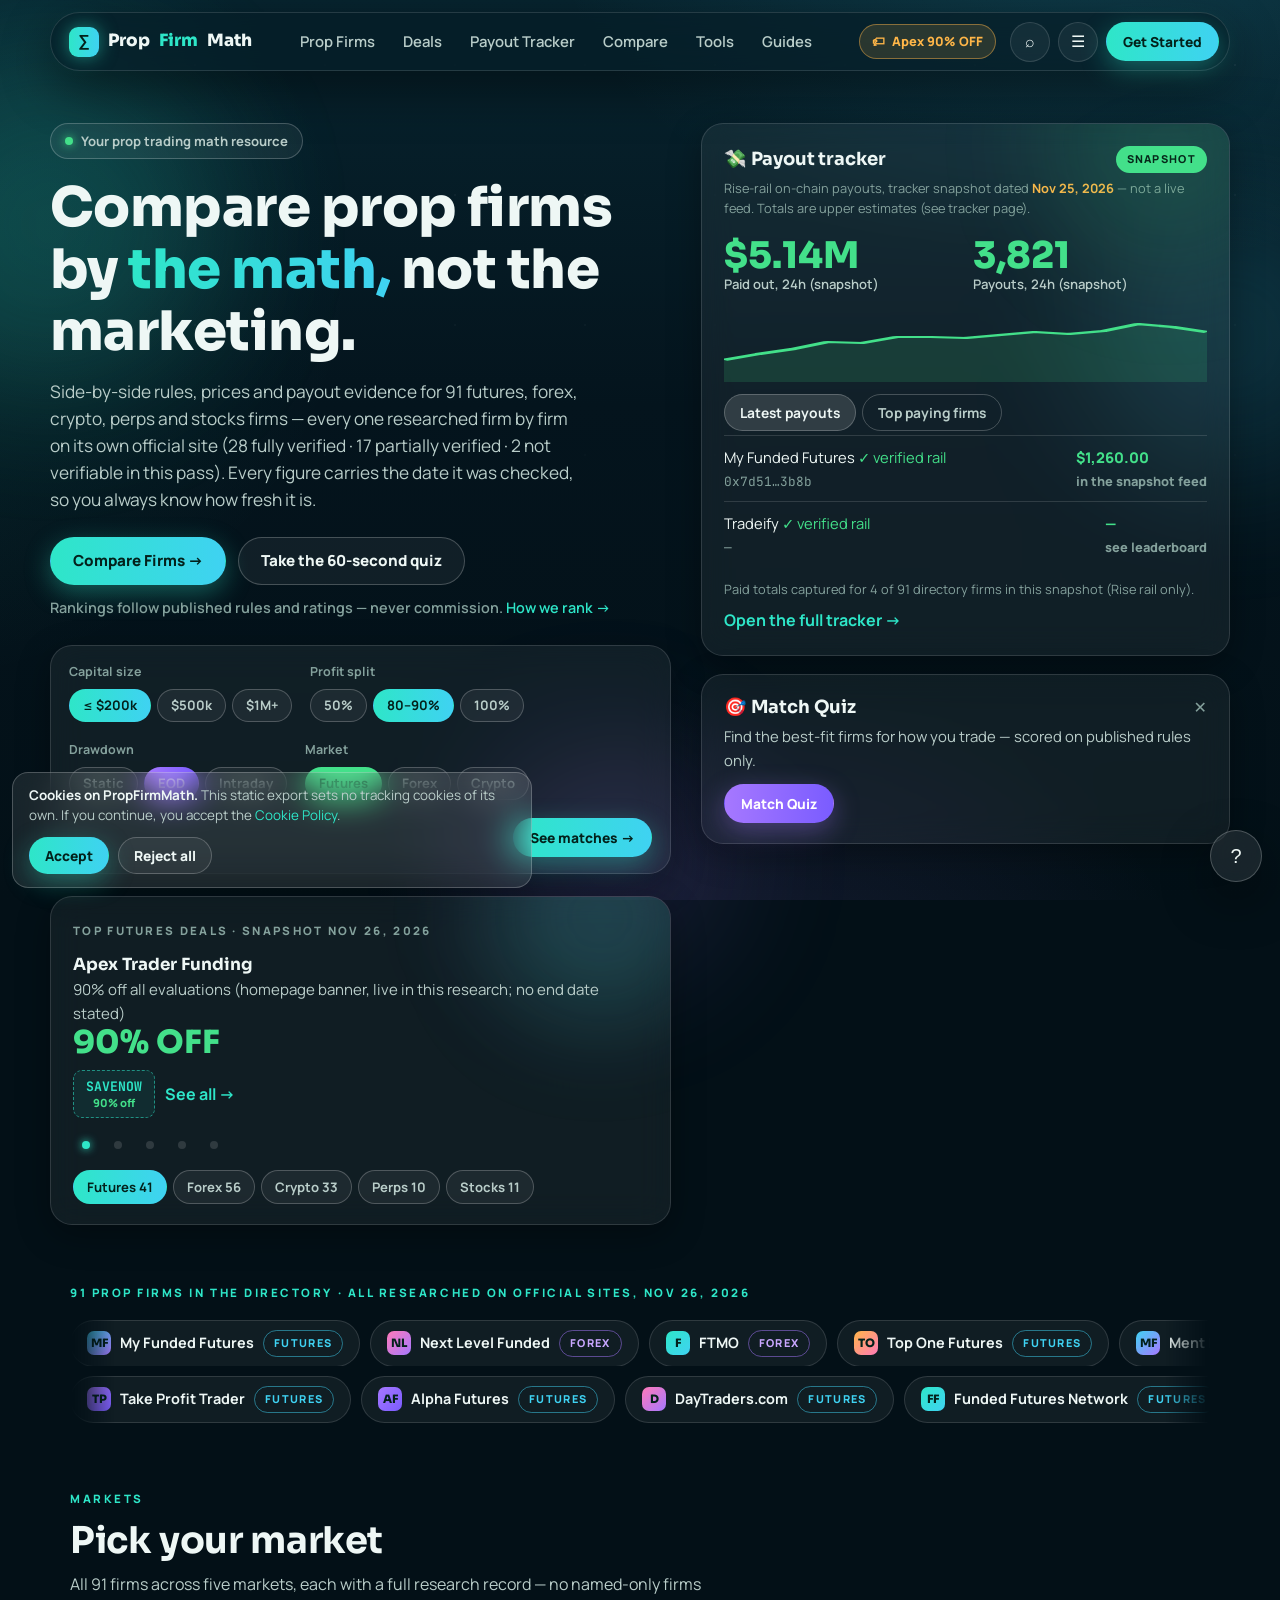
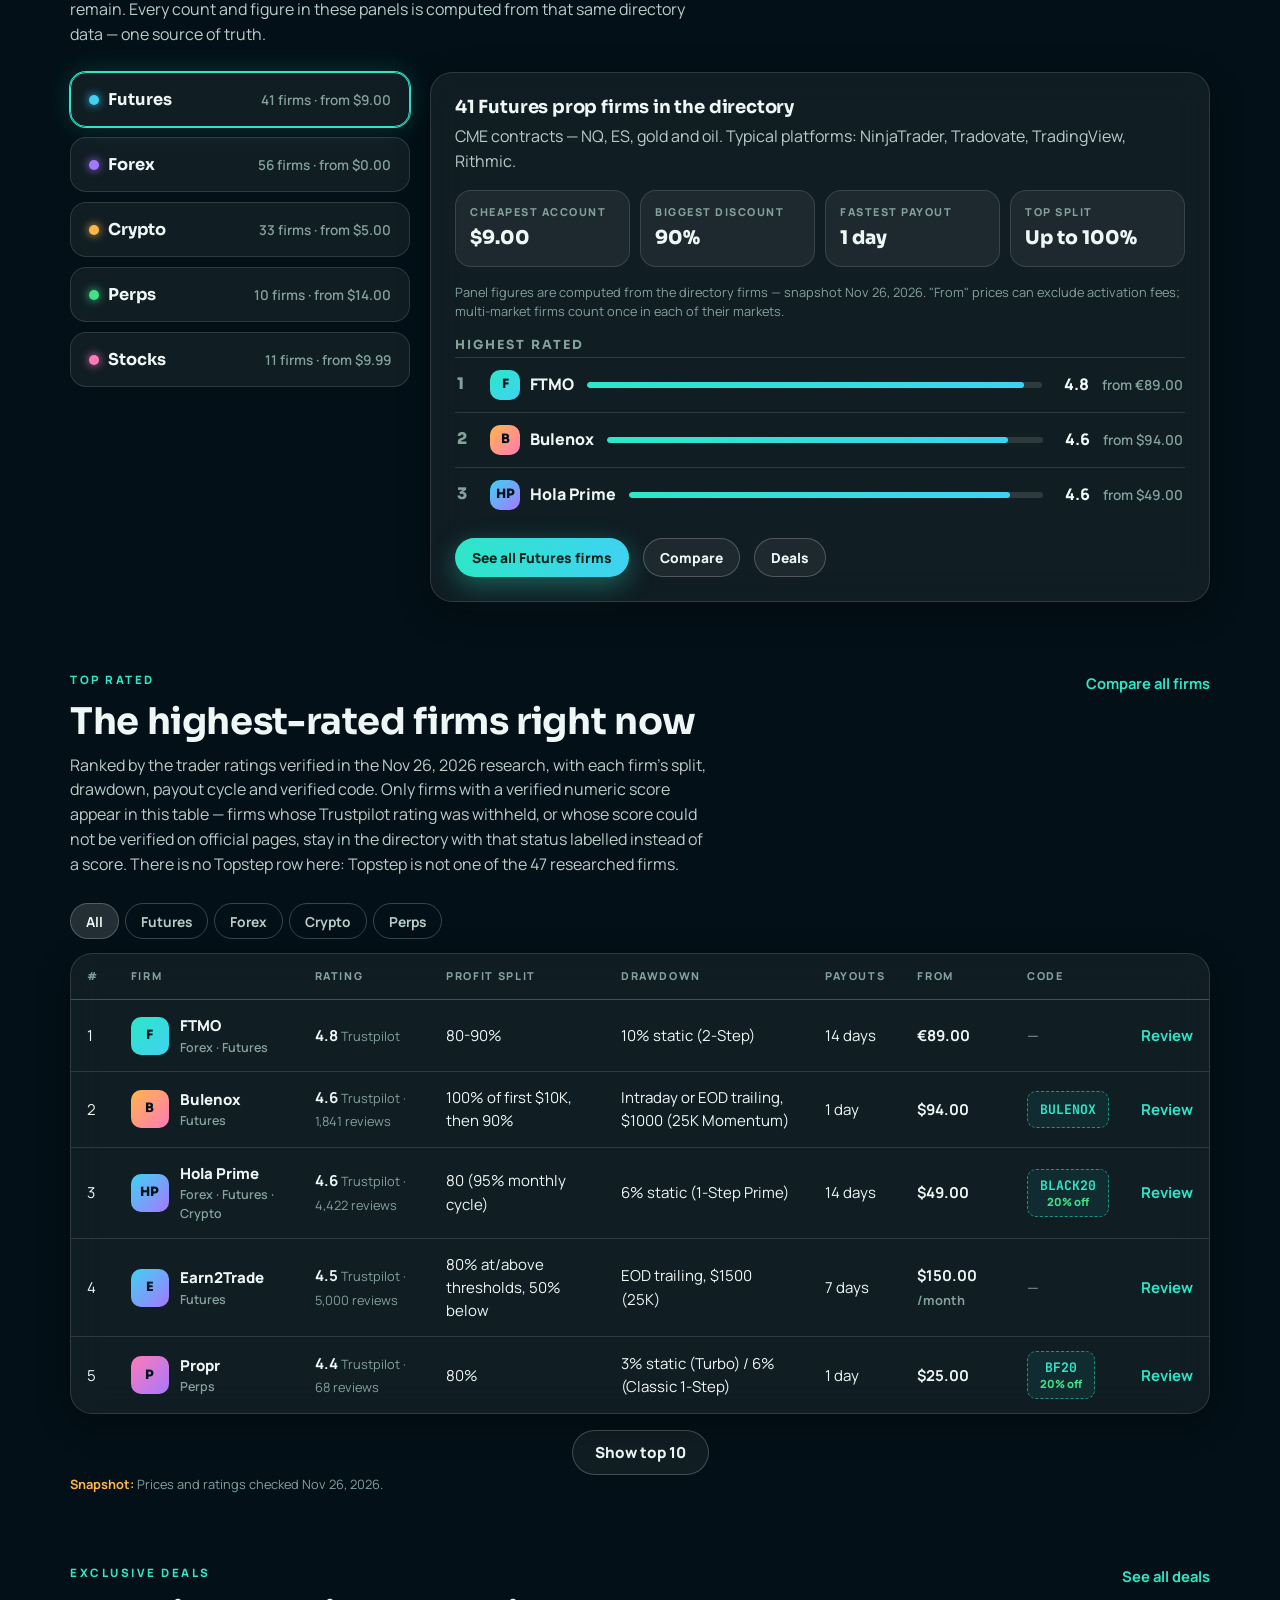
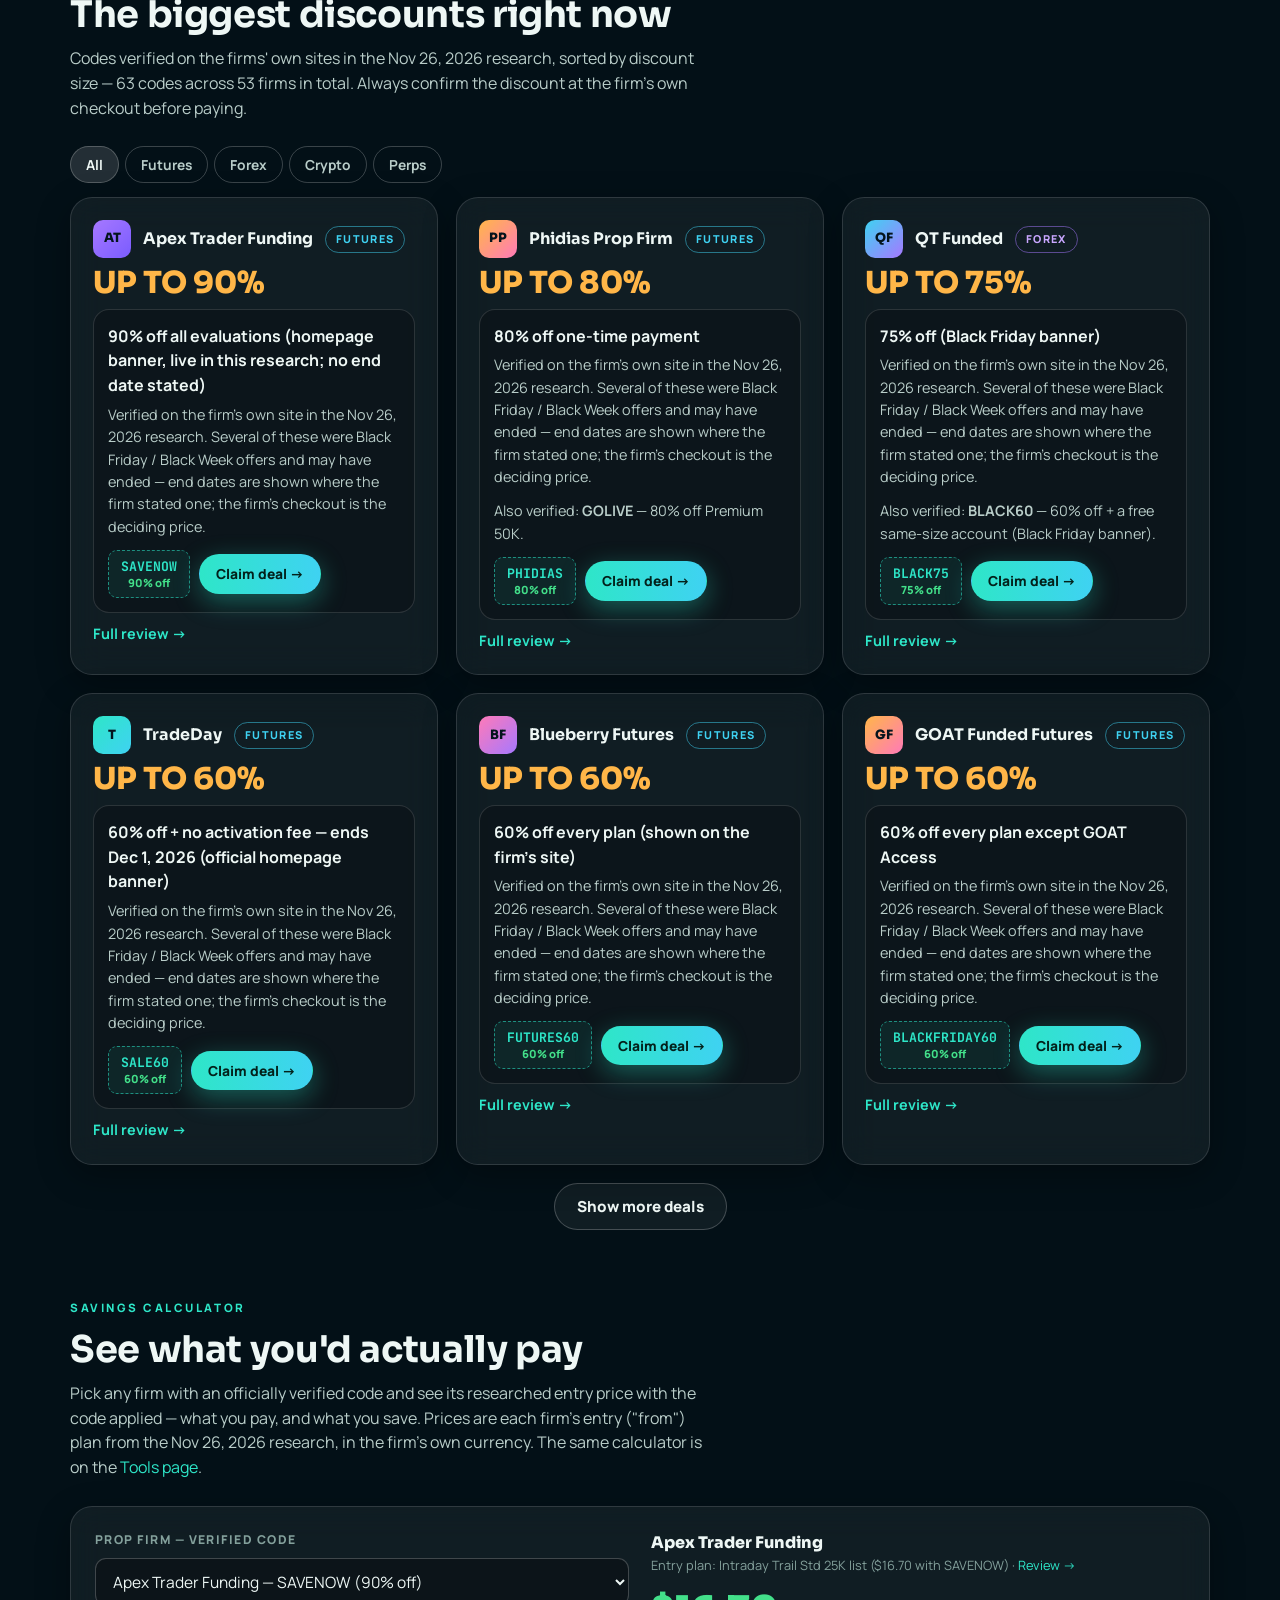
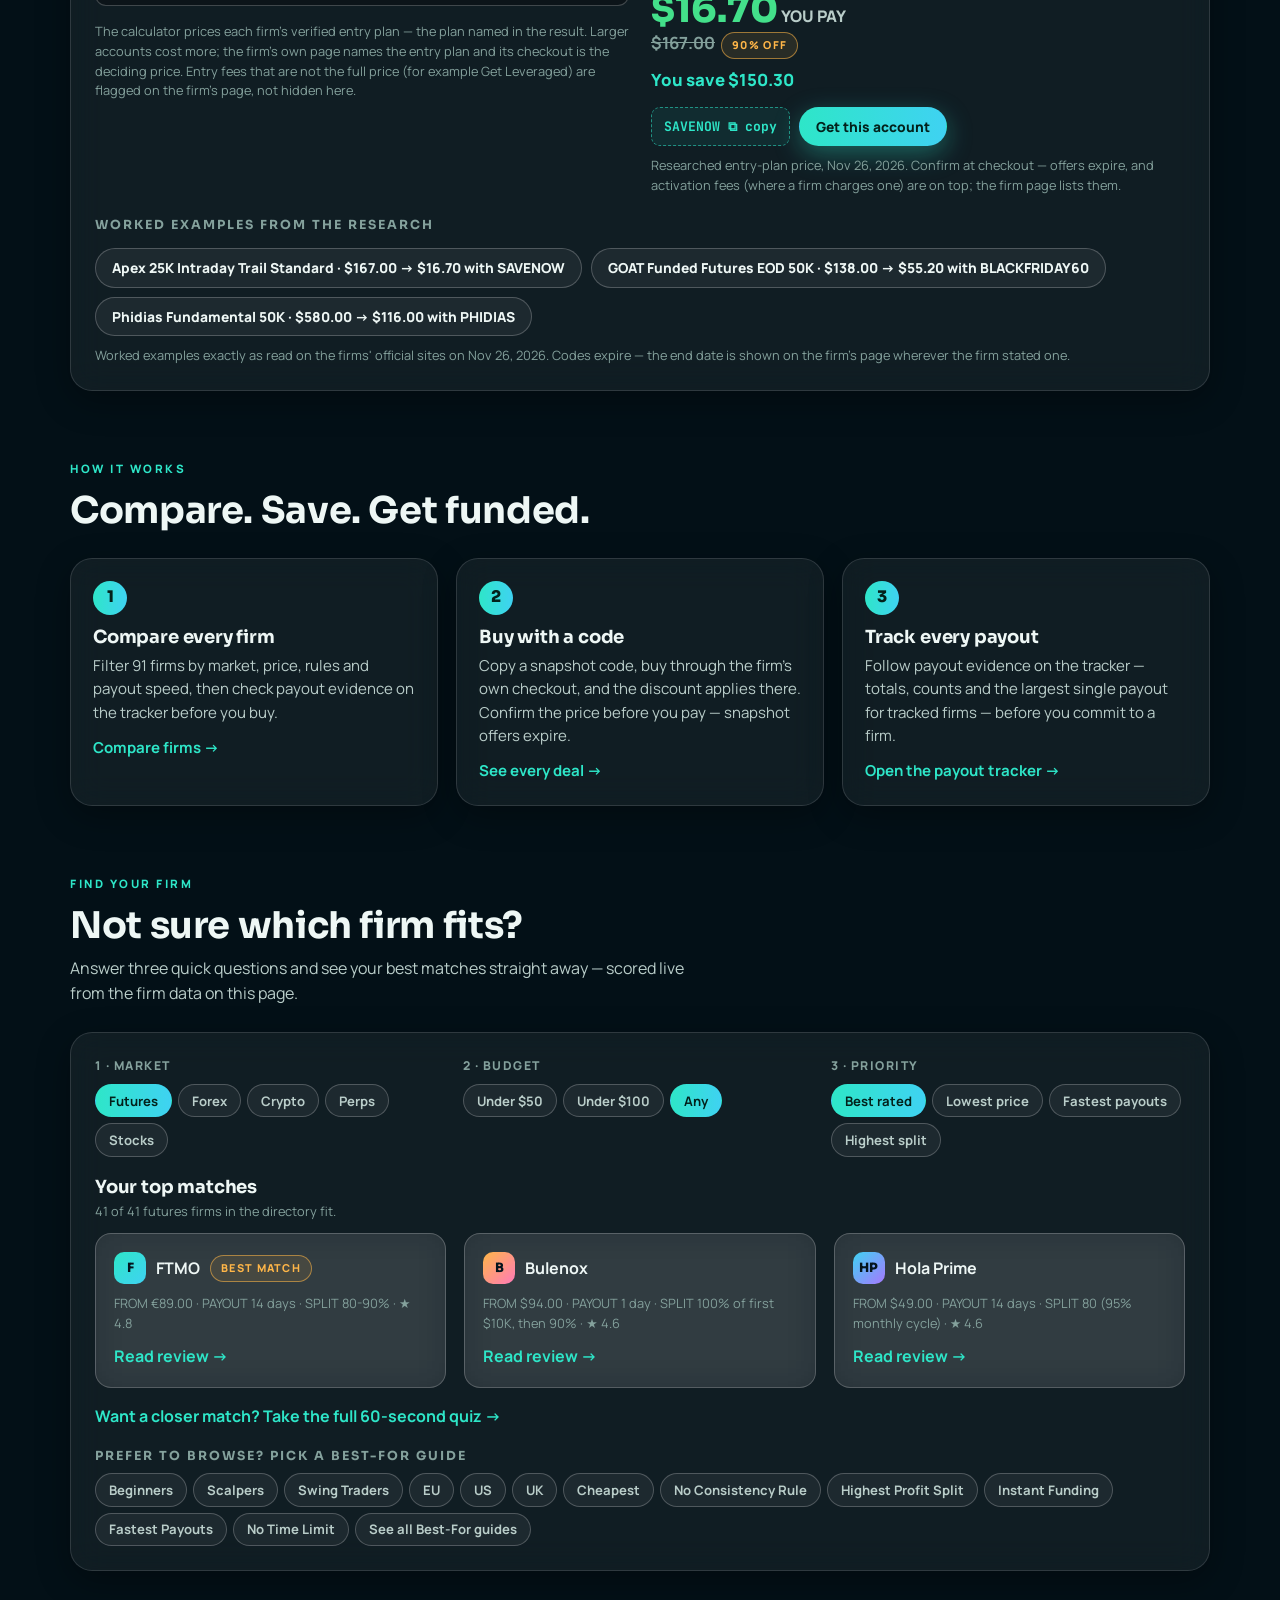
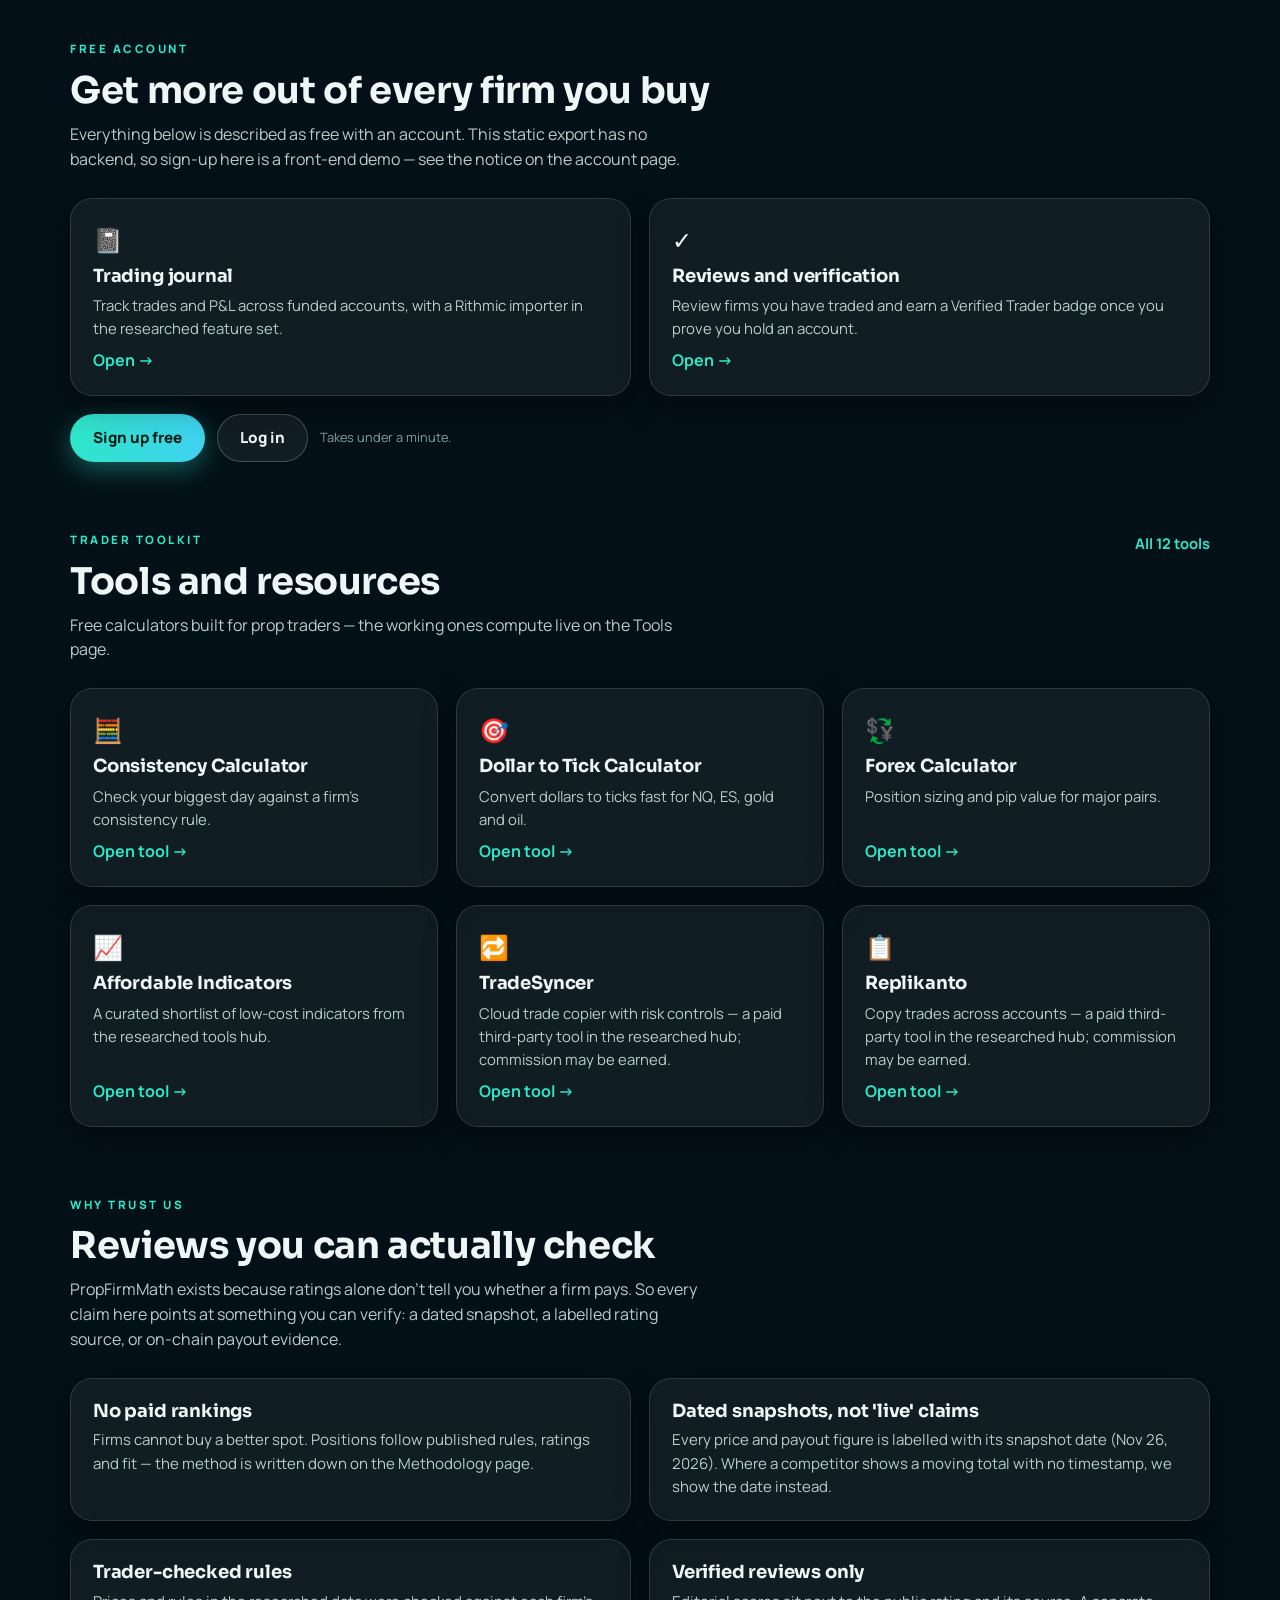
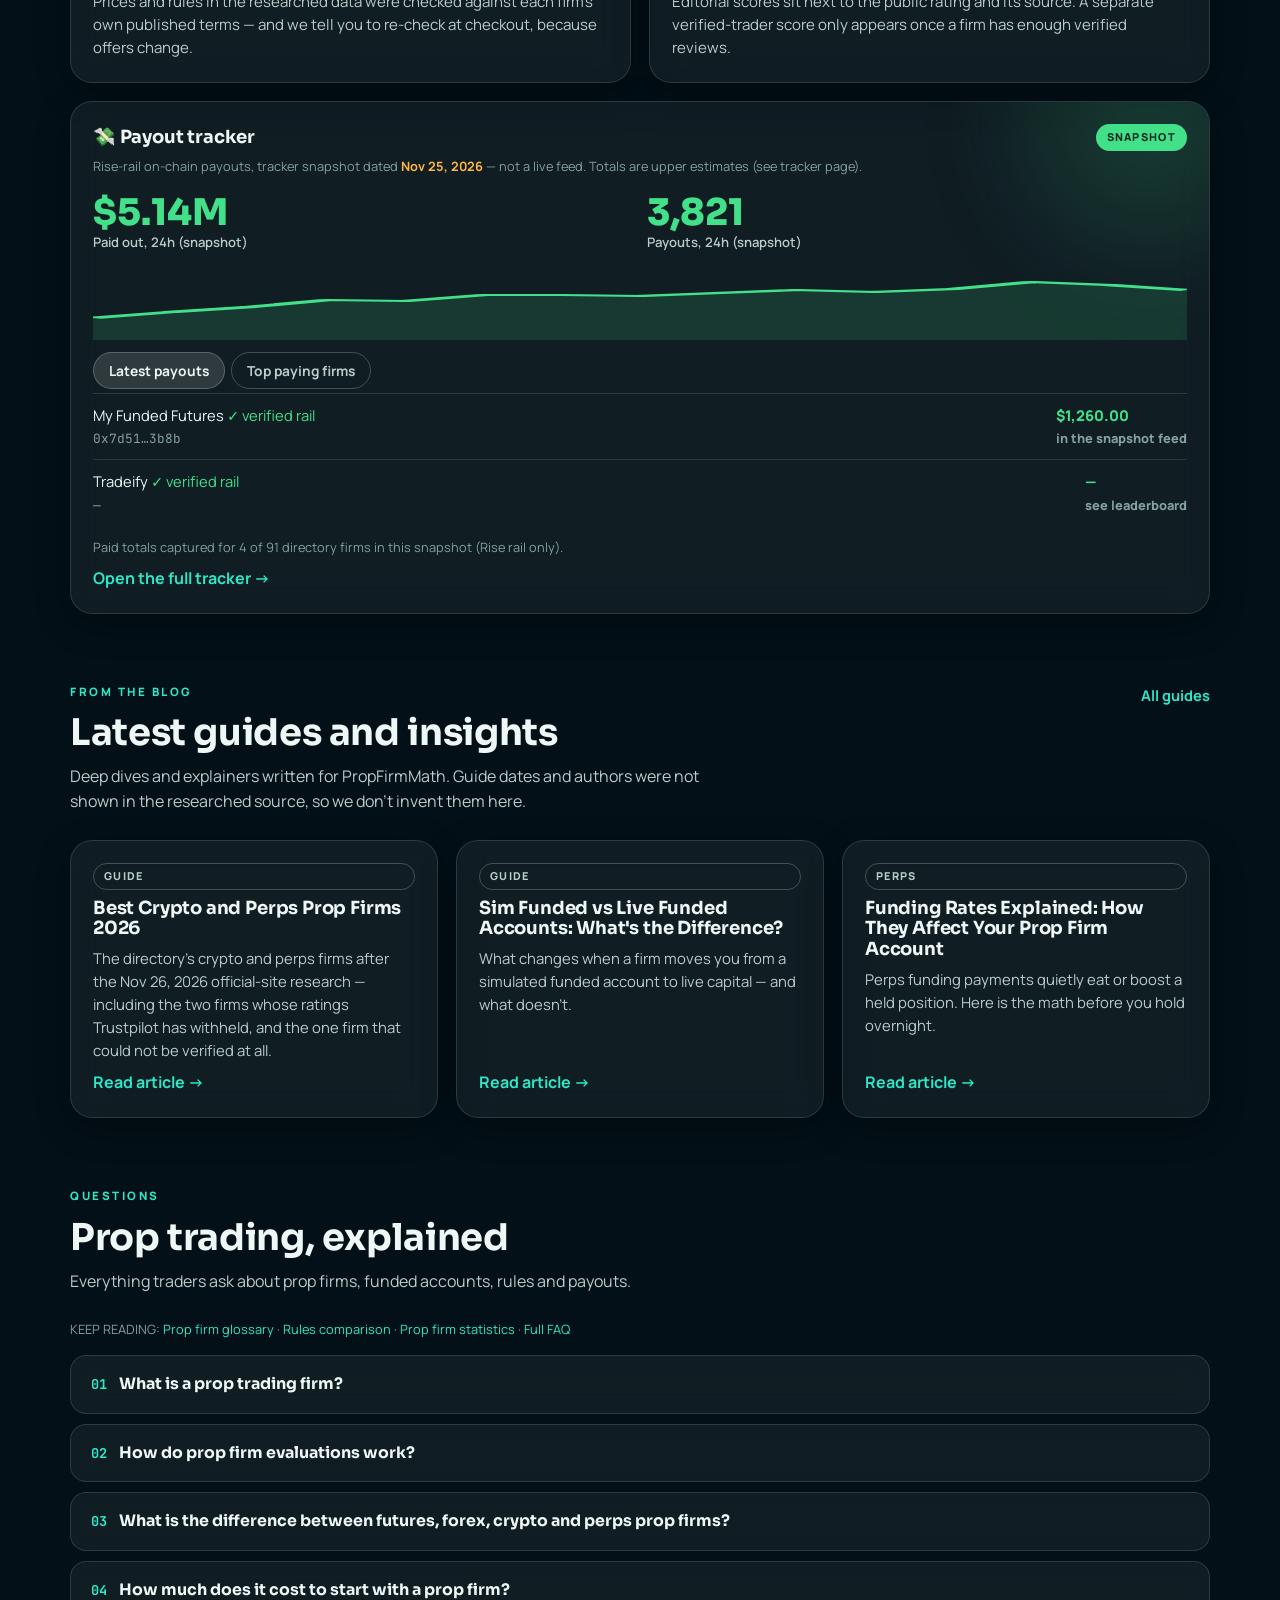
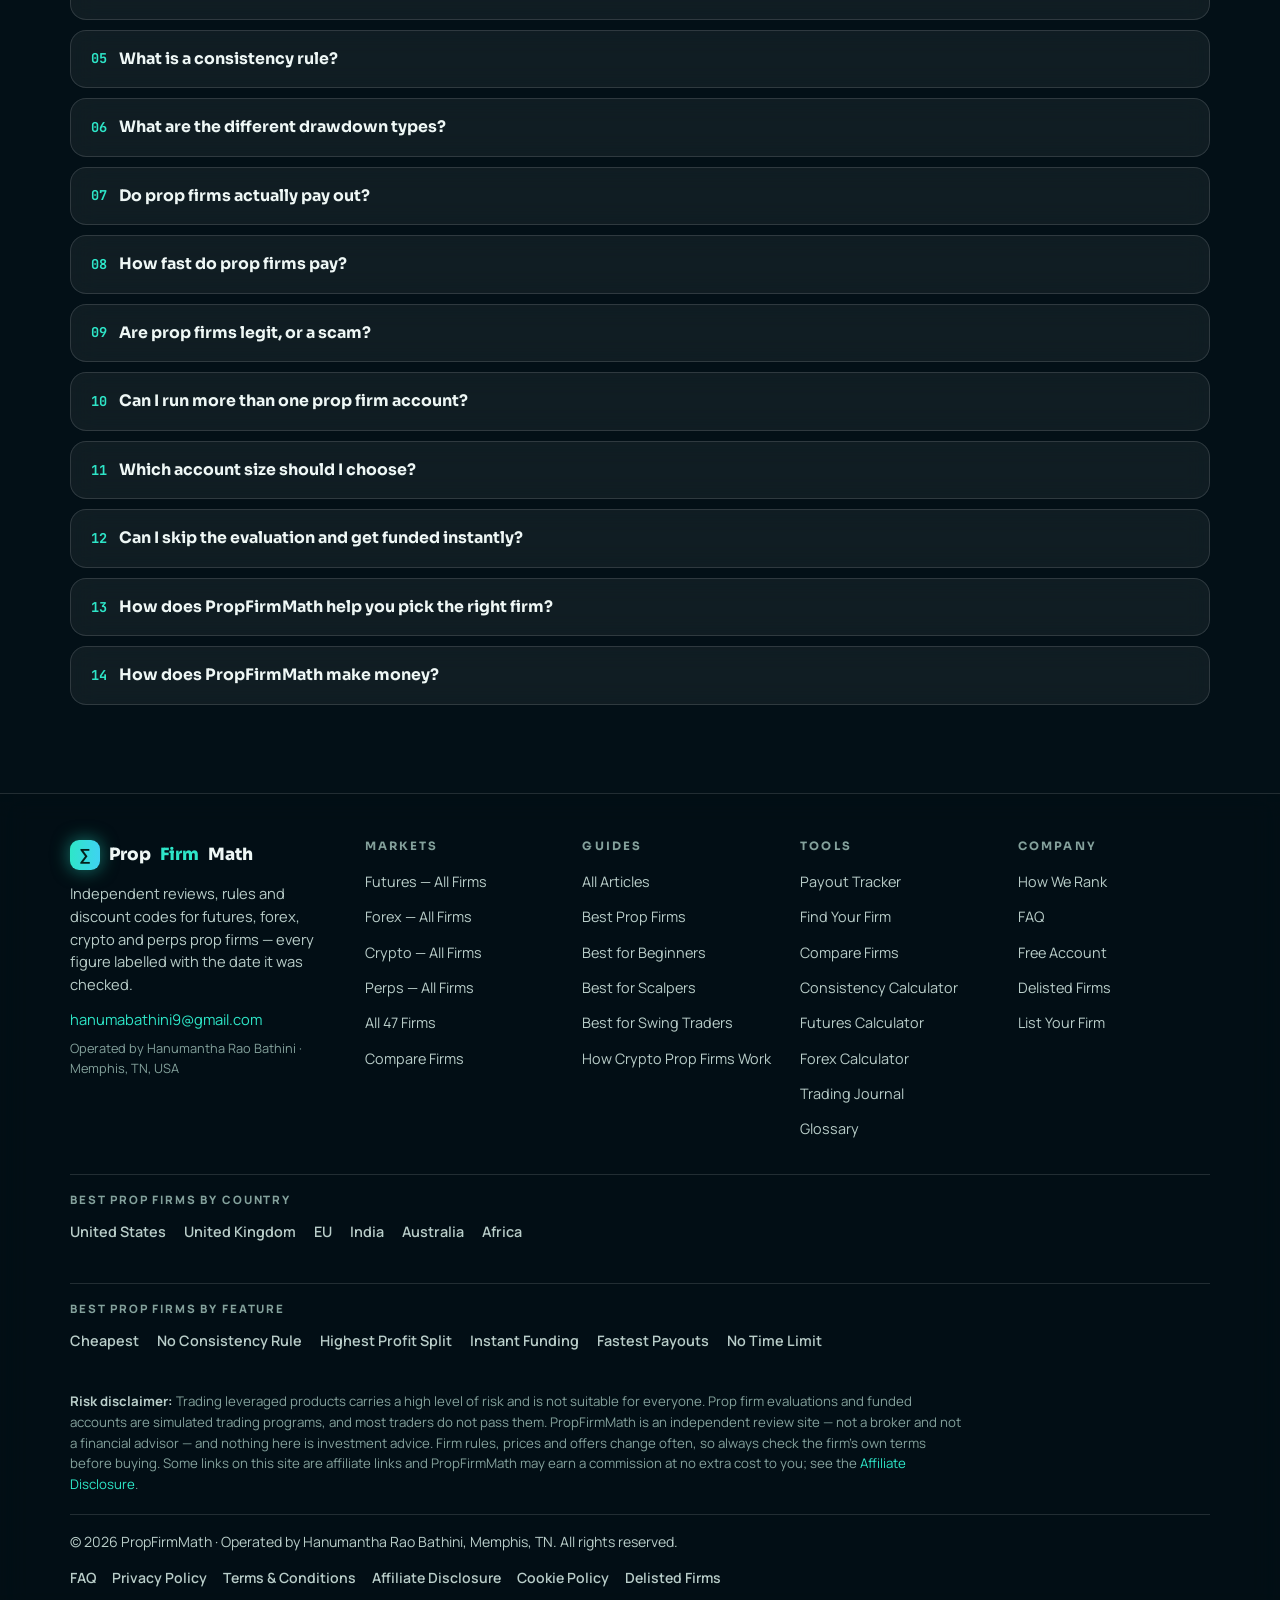
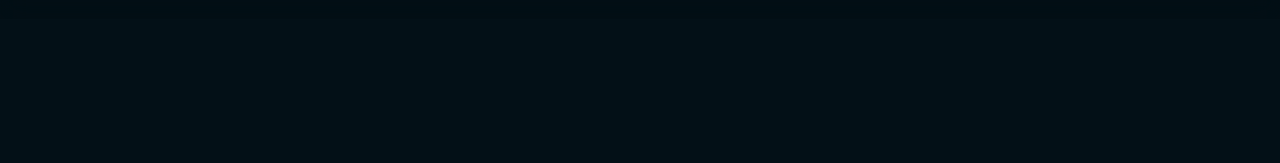
==== commit d6cd3adc: "91 firms everywhere: counts and verification split - COUNTS now 91 total (41 fully verified, 48 part" ====
--- a/site/index.html
+++ b/site/index.html
@@ -6,7 +6,7 @@
 <meta name="color-scheme" content="dark" />
 <meta name="description" content="PropFirmMath — independent prop firm comparisons, rules, discount codes and payout snapshots for futures, forex, crypto and perps firms. Figures are dated research snapshots, not live data." />
 <meta property="og:title" content="PropFirmMath — Compare Prop Firms by the Math" />
-<meta property="og:description" content="All 47 firms researched firm by firm on their official sites — 28 fully verified, 17 partially, 2 not verifiable — every price and payout figure labelled with its snapshot date." />
+<meta property="og:description" content="All 91 firms researched firm by firm on their official sites — 28 fully verified, 17 partially, 2 not verifiable — every price and payout figure labelled with its snapshot date." />
 <meta property="og:type" content="website" />
 <link rel="icon" href="data:," />
 <title>PropFirmMath — Compare Prop Firms by the Math</title>
@@ -495,14 +495,14 @@
 <script>
 "use strict";
 /* ================= DATA — one source of truth =================
-   Snapshot date: Nov 26, 2026 — deep research on all 47 firms, official firm
+   Snapshot date: Nov 26, 2026 — deep research on all 91 firms, official firm
    websites only (report dated Nov 26, 2026). Every price, code and rule below
    is that dated snapshot — NOT live data. Verification: 28 firms fully
    verified, 17 partially, 2 not verifiable this pass (E8 Perpetuals, Funded
    Trading Plus). Where the official site does not state a figure, the field
    says so — nothing is filled in from comparison sites. */
 var SNAPSHOT = "Nov 26, 2026";
-var COUNTS = { reviewed: 47, full: 28, partial: 17, unverified: 2, total: 47, tracked: 4 };
+var COUNTS = { reviewed: 91, full: 41, partial: 48, unverified: 2, total: 91, tracked: 4 };
 var VERIF_SPLIT = "28 fully verified · 17 partially verified · 2 not verifiable in this pass";
 var FIRMS = [
  {slug:"my-funded-futures",name:"My Funded Futures",markets:["futures"],rating:null,rsrc:null,reviews:null,ratingNote:"Not verified in this research",split:"80-90%",splitMax:90,dd:"EOD trailing, $1000 (25K)",ddTypes:["EOD"],payoutDays:1,payoutText:"Rapid daily / Builder 48h / Pro 14d",from:105,fromCur:"USD",fromPlan:"Builder 25K, one-time",monthly:false,code:"CLUB",off:40,codes:[{code:"CLUB",off:40,detail:"40% off any plan (firm's own coupons page)"}],consistencyText:"Rapid 50 eval / Rapid EOD 30 / Builder 50 at payout",consNone:false,target:"6",dailyDD:"Builder soft pause only",minDays:"Builder 1 / Rapid 2 / Rapid EOD 4 / Pro 2",activation:"0",instant:false,instantText:"No",scaling:"not stated",news:"not allowed on funded Rapid/Pro; permitted on Builder",overnight:"no",us:"yes",site:"https://myfundedfutures.com",sources:["https://myfundedfutures.com"],verif:"full",verifLabel:"Fully verified",affiliate:"not stated",platforms:["Not stated in this research"],payMethods:["Not stated in this research"],deal:"40% off any plan (firm's own coupons page)",tracked:true,paid30:21730000,payouts30:null,largest:null,note:null,summary:"Futures-only firm (CME group). Four evaluation lines — Builder, Rapid, Rapid EOD and Pro, $25K–$150K — plus the small static-drawdown Signature accounts. Rapid pays daily; Pro pays every 14 days. No activation fee on any plan."},
@@ -1005,7 +1005,7 @@
 }
 function renderFirm(slug){
   var f = firm(slug);
-  if(!f){ renderNotFound("Firm not in the directory", "No firm with that address appears in the 47-firm directory researched on "+SNAPSHOT+". It may have been renamed, delisted, or the link may be wrong."); return; }
+  if(!f){ renderNotFound("Firm not in the directory", "No firm with that address appears in the 91-firm directory researched on "+SNAPSHOT+". It may have been renamed, delisted, or the link may be wrong."); return; }
   var others = FIRMS.filter(function(x){ return x.slug!==f.slug && x.markets[0]===f.markets[0]; }).slice(0,3);
   var cap = function(s){ s=String(s); return s.charAt(0).toUpperCase()+s.slice(1); };
   var html = pageHead('<a href="#/">Home</a> · <a href="#/firms">Prop Firms</a> · <a href="#/'+f.markets[0]+'">'+MARKETS[f.markets[0]].label+"</a>",
@@ -1042,7 +1042,7 @@
 }
 function renderNotFound(title, sub){
   var html = pageHead('<a href="#/">Home</a>', title || "Page not found", sub || "That address doesn't match any page on PropFirmMath. The link may be old, or the page may have moved when the directory was rebuilt.");
-  html += '<section style="padding-top:18px"><div class="wrap"><div style="display:flex;gap:10px;flex-wrap:wrap"><a class="btn btn-teal" href="#/">Go to the homepage</a><a class="btn btn-ghost" href="#/firms">Browse all 47 firms</a><a class="btn btn-ghost" href="#/compare">Compare firms</a></div></div></section>';
+  html += '<section style="padding-top:18px"><div class="wrap"><div style="display:flex;gap:10px;flex-wrap:wrap"><a class="btn btn-teal" href="#/">Go to the homepage</a><a class="btn btn-ghost" href="#/firms">Browse all 91 firms</a><a class="btn btn-ghost" href="#/compare">Compare firms</a></div></div></section>';
   $app.innerHTML = html;
 }
 /* ================= compare / vs ================= */
@@ -1069,7 +1069,7 @@
 }
 function renderVs(a,b){
   var fa=firm(a), fb=firm(b);
-  if(!fa||!fb){ renderNotFound("Matchup not available","One of these firms is not in the 47-firm directory researched on "+SNAPSHOT+"."); return; }
+  if(!fa||!fb){ renderNotFound("Matchup not available","One of these firms is not in the 91-firm directory researched on "+SNAPSHOT+"."); return; }
   function better(x,y){ return x>y; }
   var rows=[["Rating",function(f){return f.rating?f.rating.toFixed(1):"—"},function(f){return f.rating||0}],["Profit split (max)",function(f){return f.split},function(f){return f.splitMax}],["From price",function(f){return priceHTML(f)},function(f){return f.from===null?-1:100000-f.from}],["Payout cycle",function(f){return f.payoutText},function(f){return f.payoutDays===null?-1:100-f.payoutDays}],["Consistency rule",function(f){return f.consistencyText},function(f){return 0}],["Verified code",function(f){return f.code||"None verified"},function(f){return f.off||0}],["Drawdown",function(f){return f.dd},function(f){return 0}]];
   var html = pageHead('<a href="#/">Home</a> · <a href="#/compare">Compare</a>', esc(fa.name)+" vs "+esc(fb.name),
@@ -1104,7 +1104,7 @@
    + '<div class="glass tbl-wrap"><table><thead><tr><th>#</th><th>Firm</th><th>Paid out</th><th>Payouts</th><th>Avg payout</th><th>Largest</th><th>Last payout</th></tr></thead><tbody>'
    + TRACKER.rows.map(function(r,i){ return "<tr><td>"+(i+1)+"</td><td>"+(r.slug?'<a class="firm-cell" href="#/firm/'+r.slug+'">'+esc(r.firm)+"</a>":"<strong>"+esc(r.firm)+"</strong>")+"</td><td><strong style='color:var(--green)'>"+money0(r.paid)+"</strong></td><td>"+(r.payouts?r.payouts.toLocaleString():"—")+"</td><td>"+(r.avg?money0(r.avg):"—")+"</td><td>"+(r.largest?money0(r.largest):"—")+"</td><td>"+(r.last||"Partial snapshot")+"</td></tr>"; }).join("")
    + "</tbody></table></div>"
-   + '<p class="snap-note" style="margin-top:10px">Rows marked “Partial snapshot” had only their 30-day paid total captured in the tracker snapshot — payout count, average, largest and last-payout were not captured for them, so those cells are deliberately blank rather than estimated. Alpha Trader Firm appears in the tracker data but is not one of the 47 firms in this directory, so it has no review page.</p>'
+   + '<p class="snap-note" style="margin-top:10px">Rows marked “Partial snapshot” had only their 30-day paid total captured in the tracker snapshot — payout count, average, largest and last-payout were not captured for them, so those cells are deliberately blank rather than estimated. Alpha Trader Firm appears in the tracker data but is not one of the 91 firms in this directory, so it has no review page.</p>'
    + '<div class="grid c2" style="margin-top:24px"><div class="glass pad"><h3>How the tracking works</h3><p style="color:var(--ink2);margin-top:8px">1 · Wallet matched — each firm Rise payout wallet is identified and confirmed before it is added.<br>2 · Payouts indexed — every outgoing RiseUSD payment from that wallet is read from Arbitrum (the researched tracker refreshed every 15 minutes).<br>3 · Linked to proof — each payment links to its public Arbiscan record.</p></div>'
    + '<div class="glass pad"><h3>Not tracked in the last 30 days (snapshot)</h3><p style="color:var(--ink2);margin-top:8px">The researched snapshot listed firms with no payouts tracked in 30 days — including Blueberry Funded ("no payouts tracked yet") and YRM Prop (last payout Oct 2, 2026 in that snapshot) — mostly firms moving to a new Rise wallet after the V2 migration. YRM Prop is not in this directory; Blueberry Funded is in the directory but had no tracked payouts in that snapshot.</p></div></div>'
    + "</div></section>";
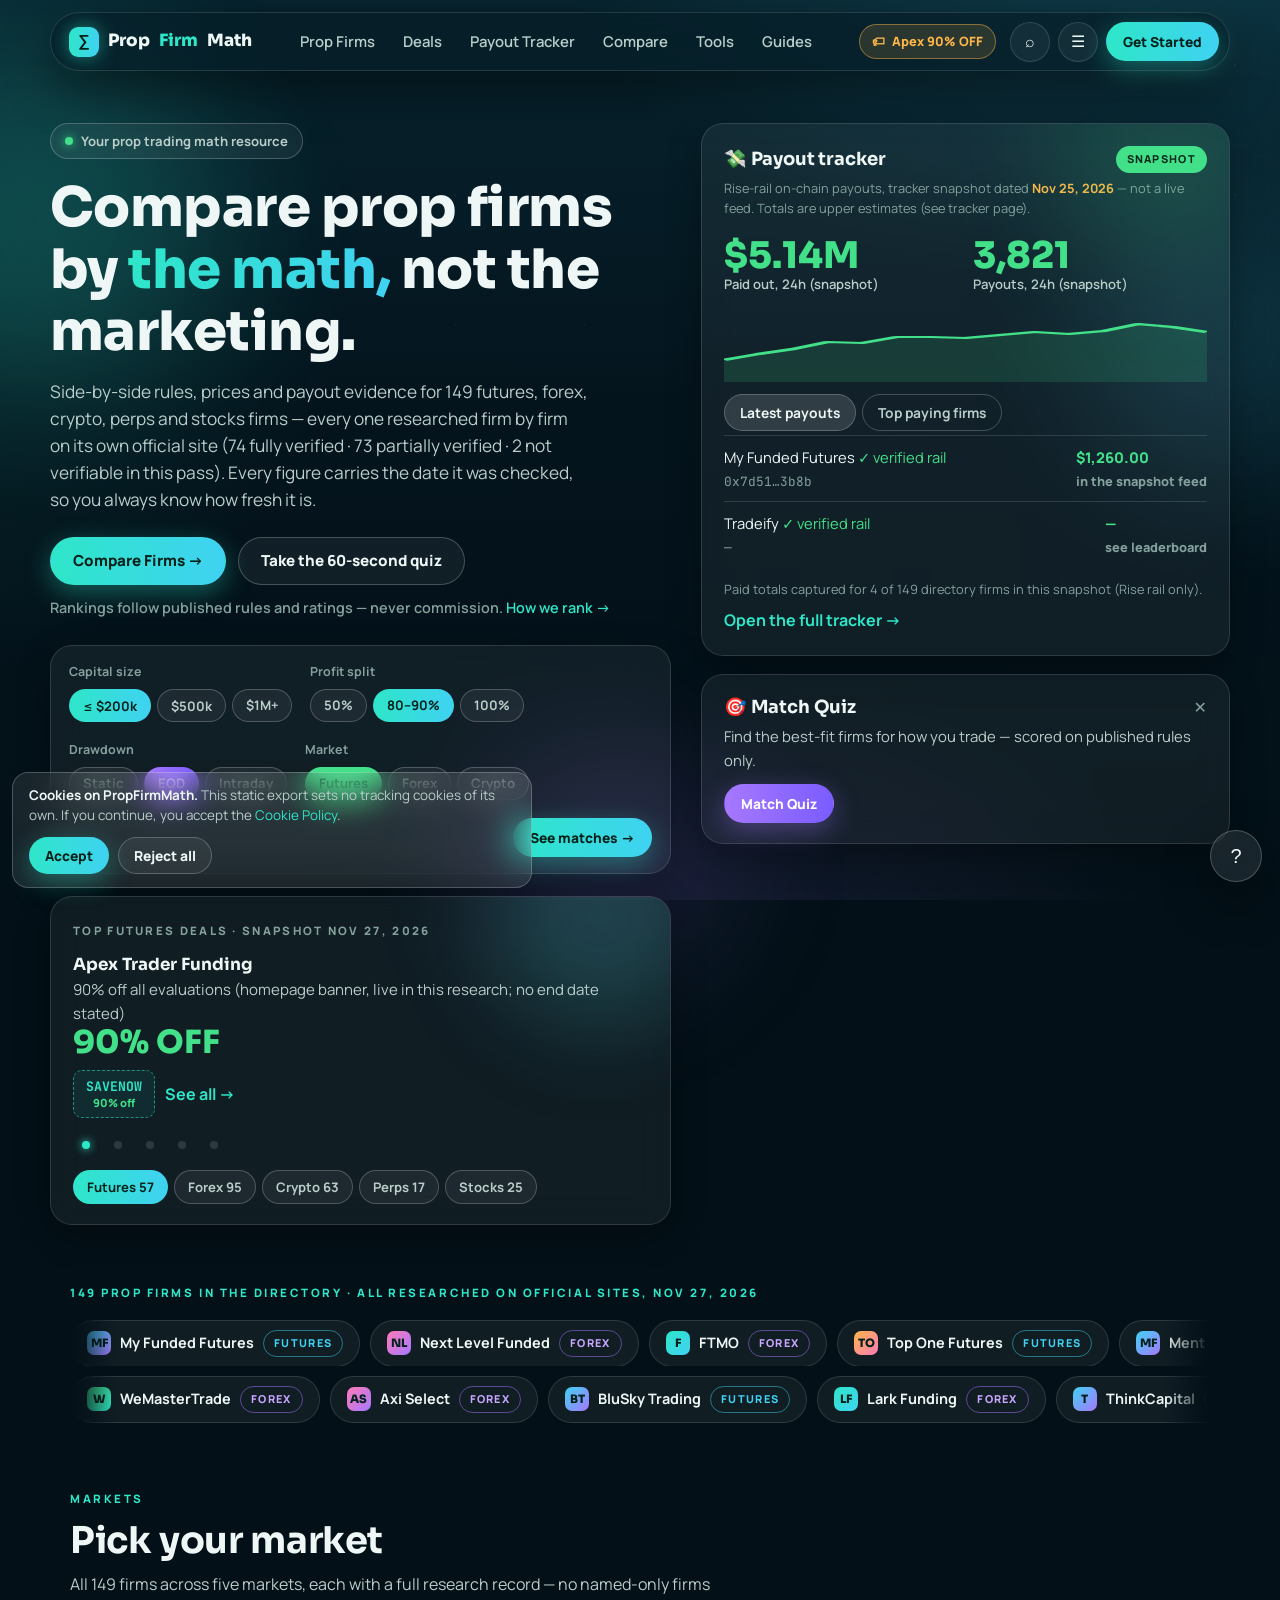
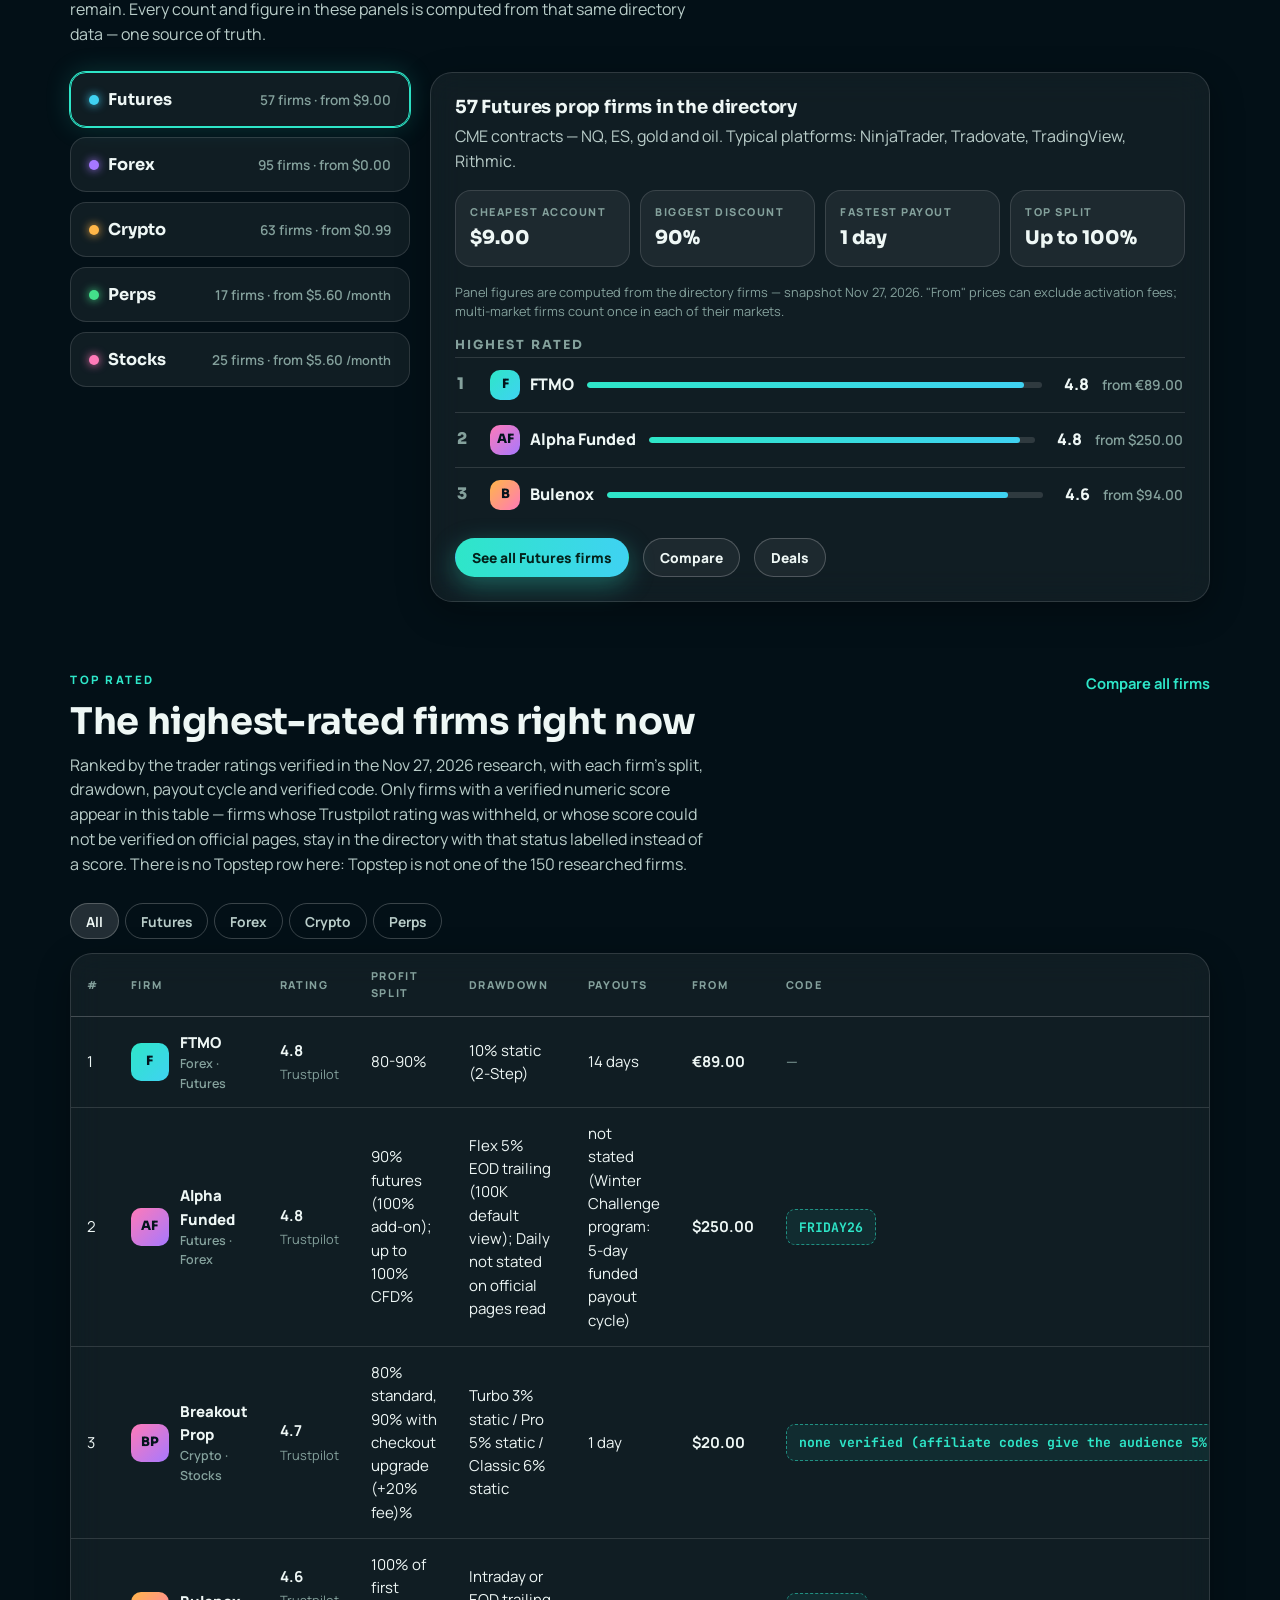
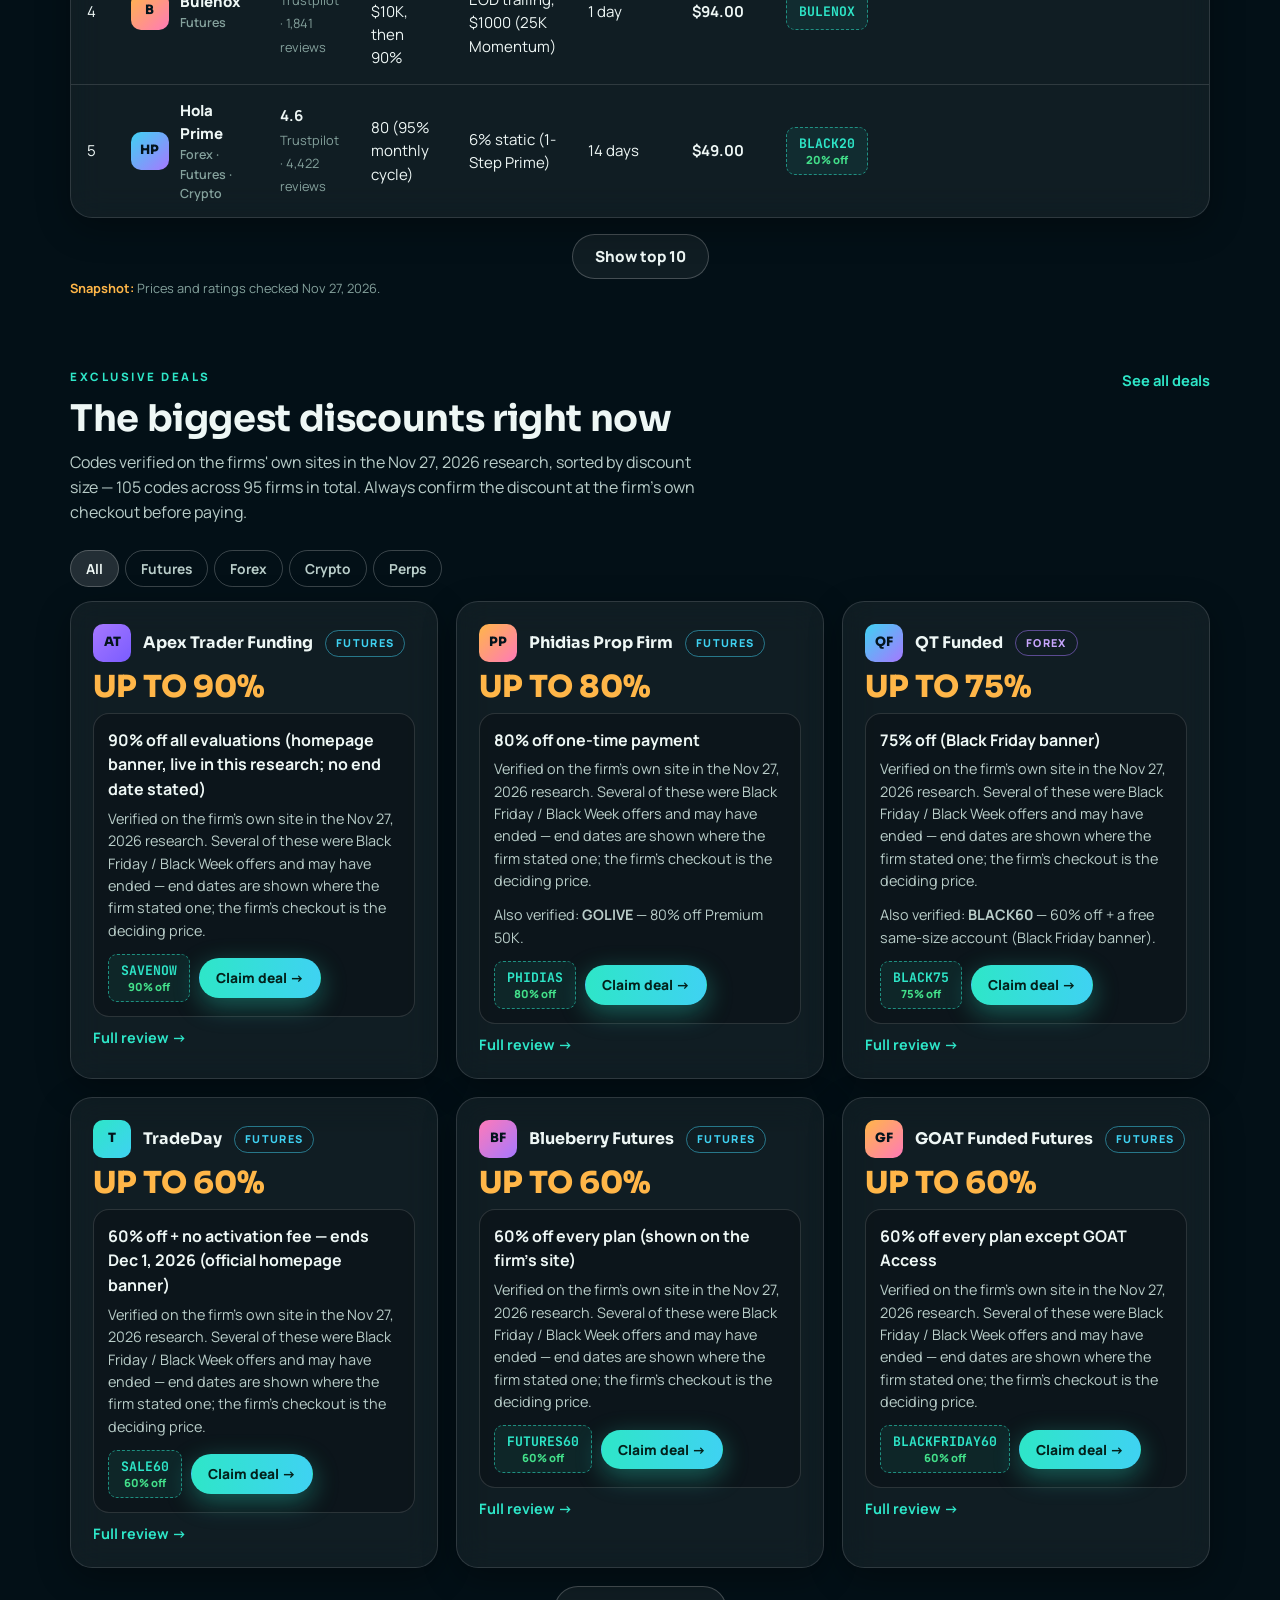
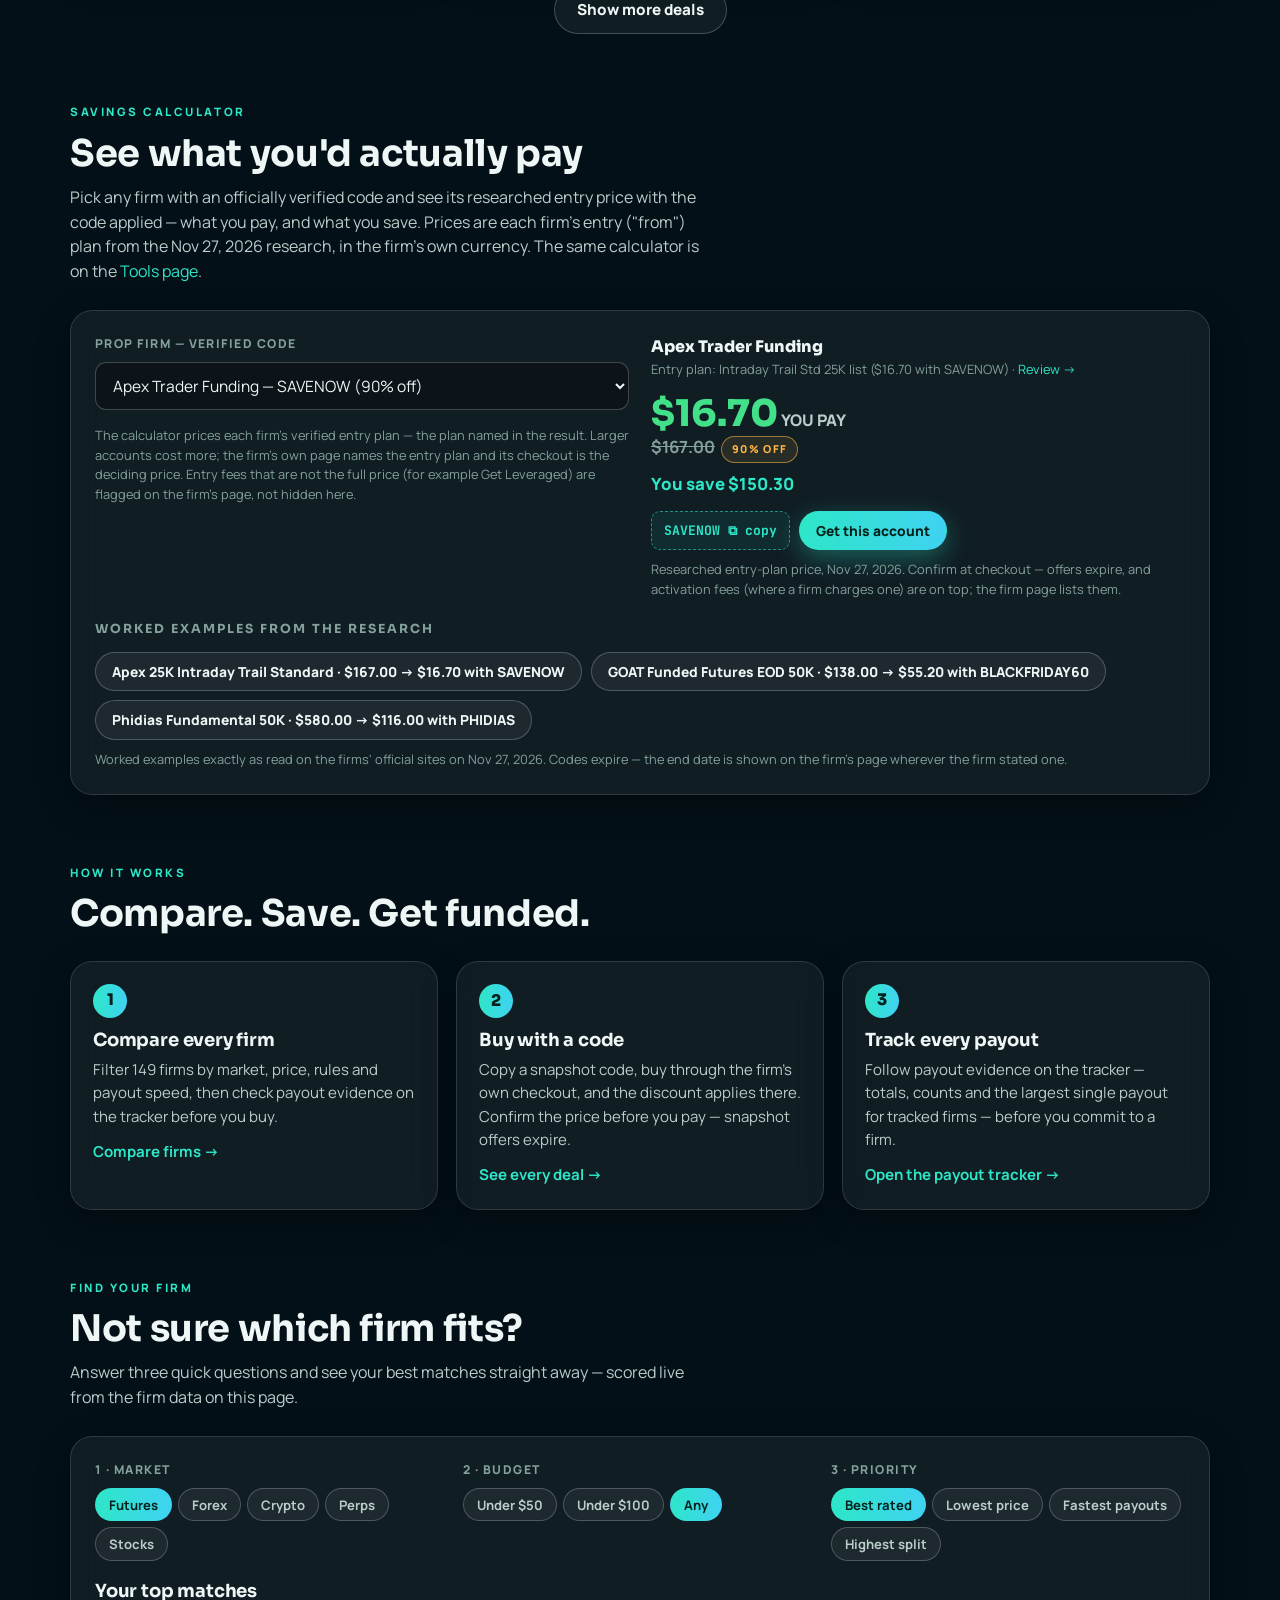
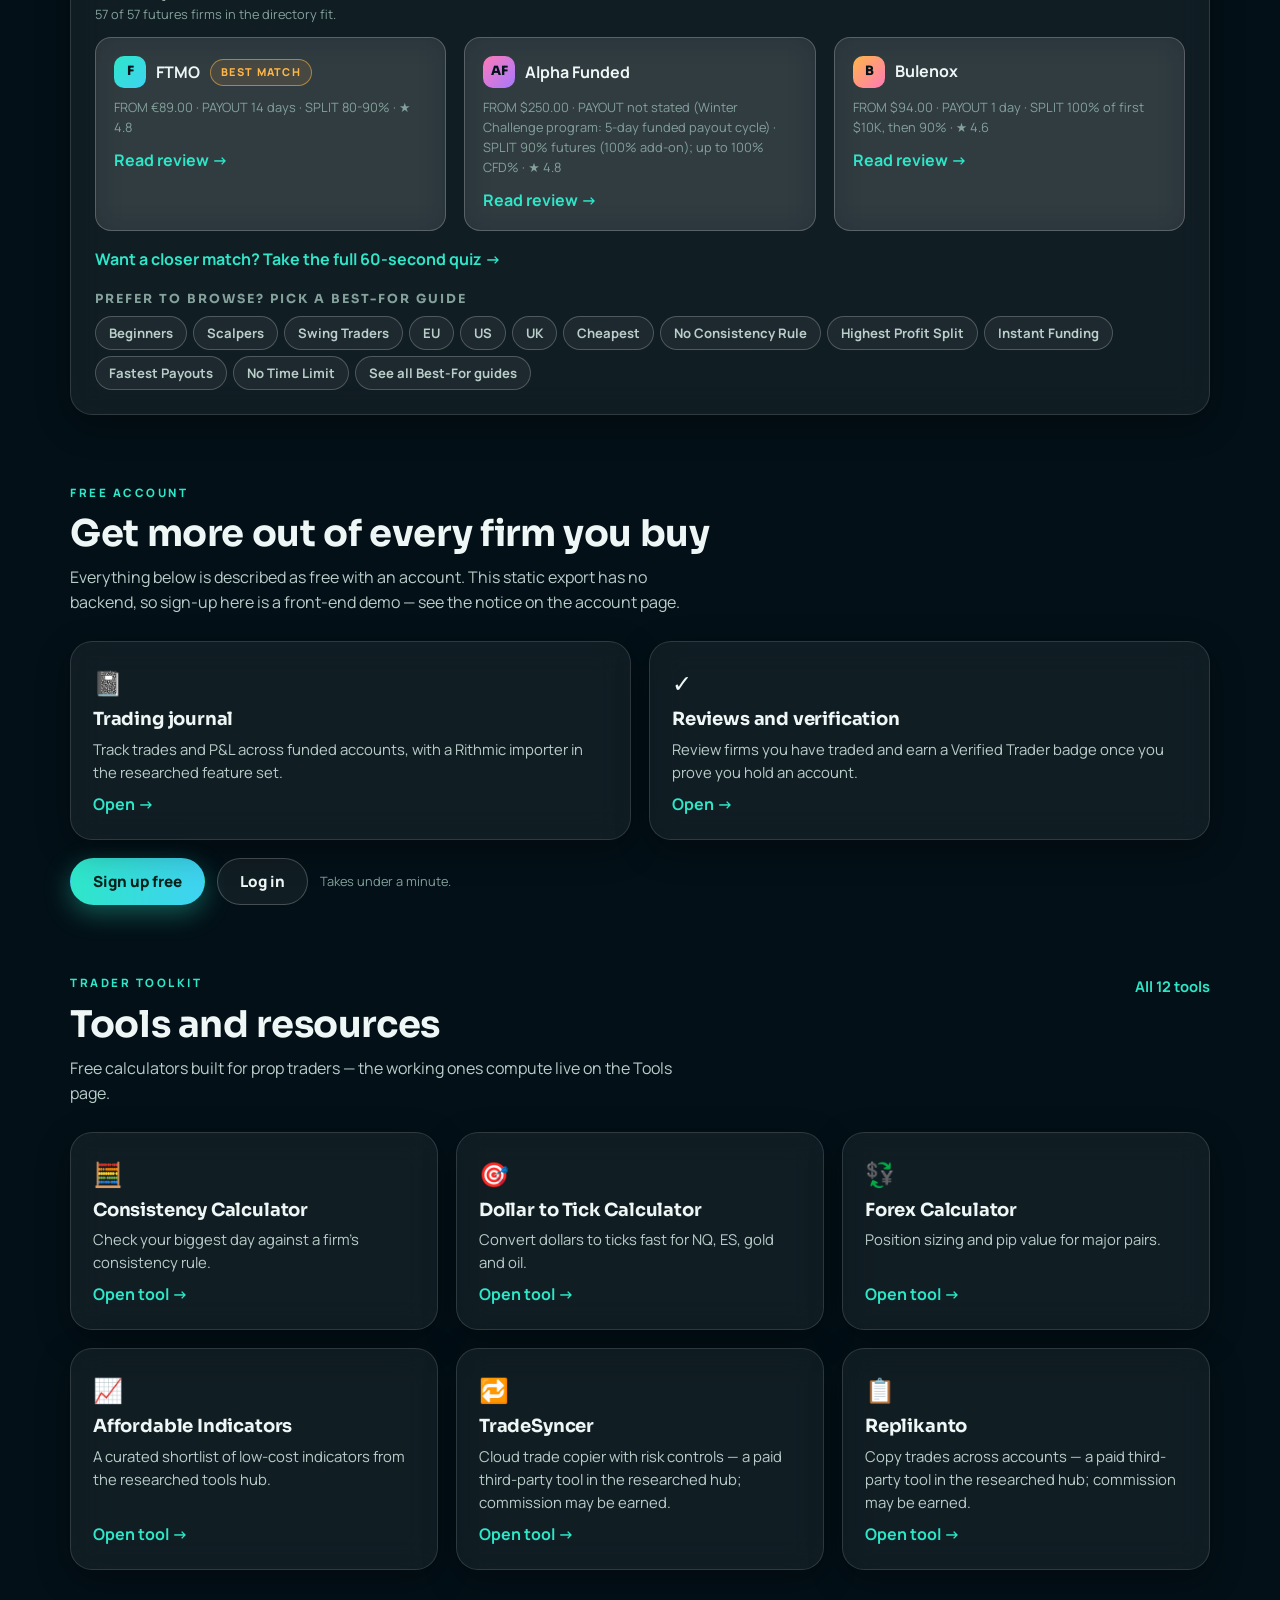
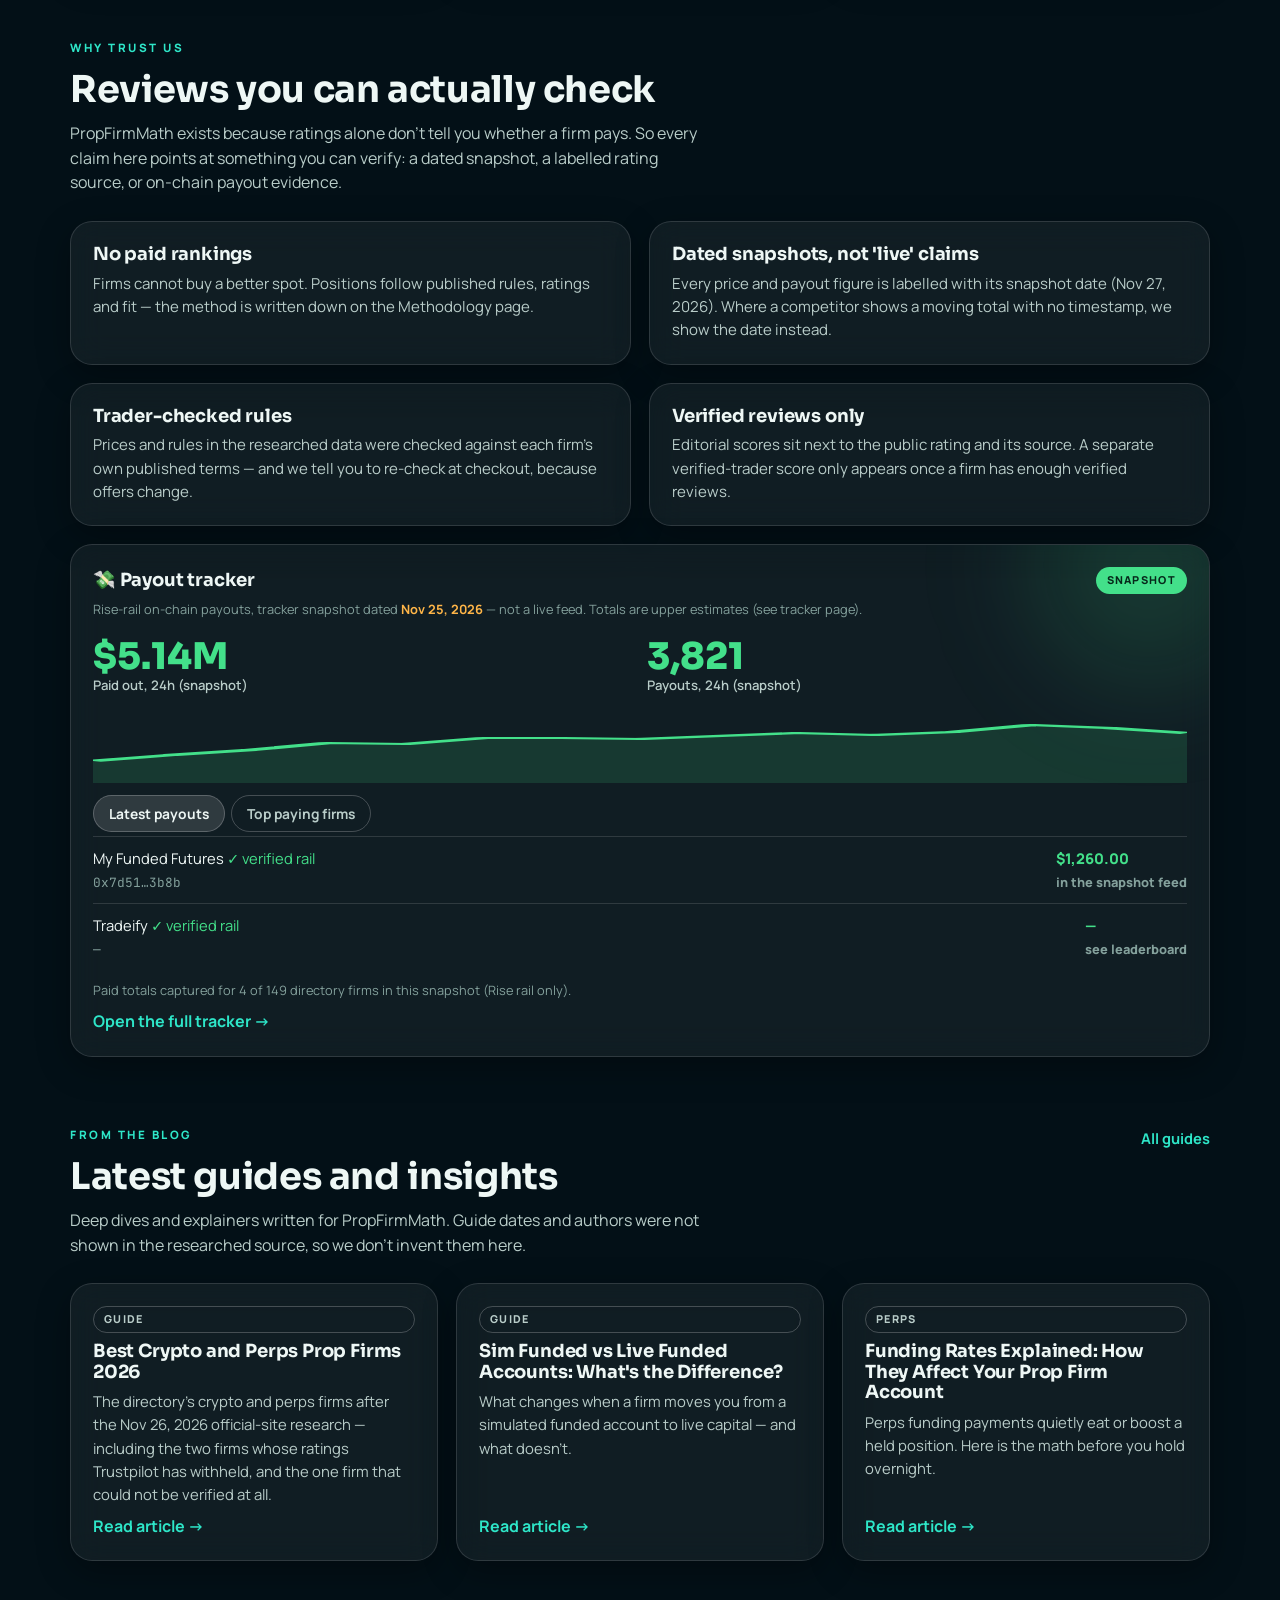
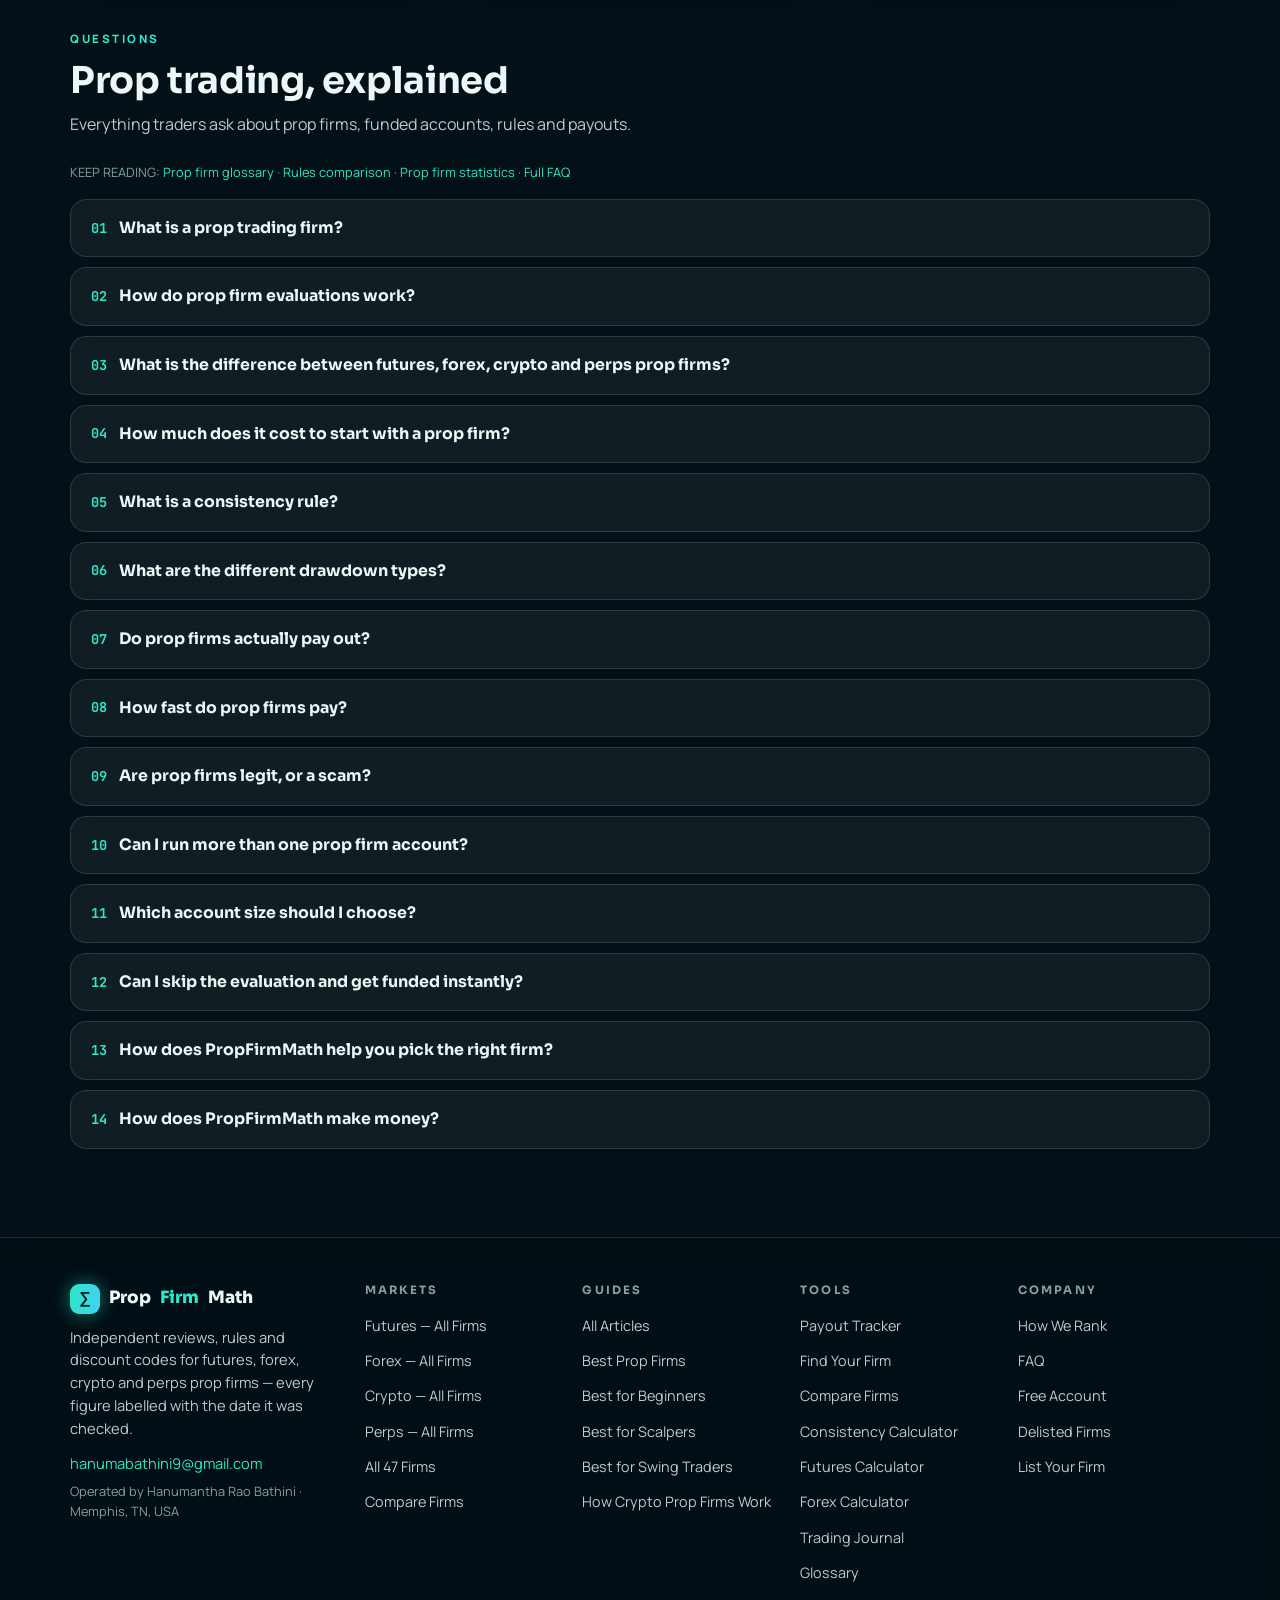
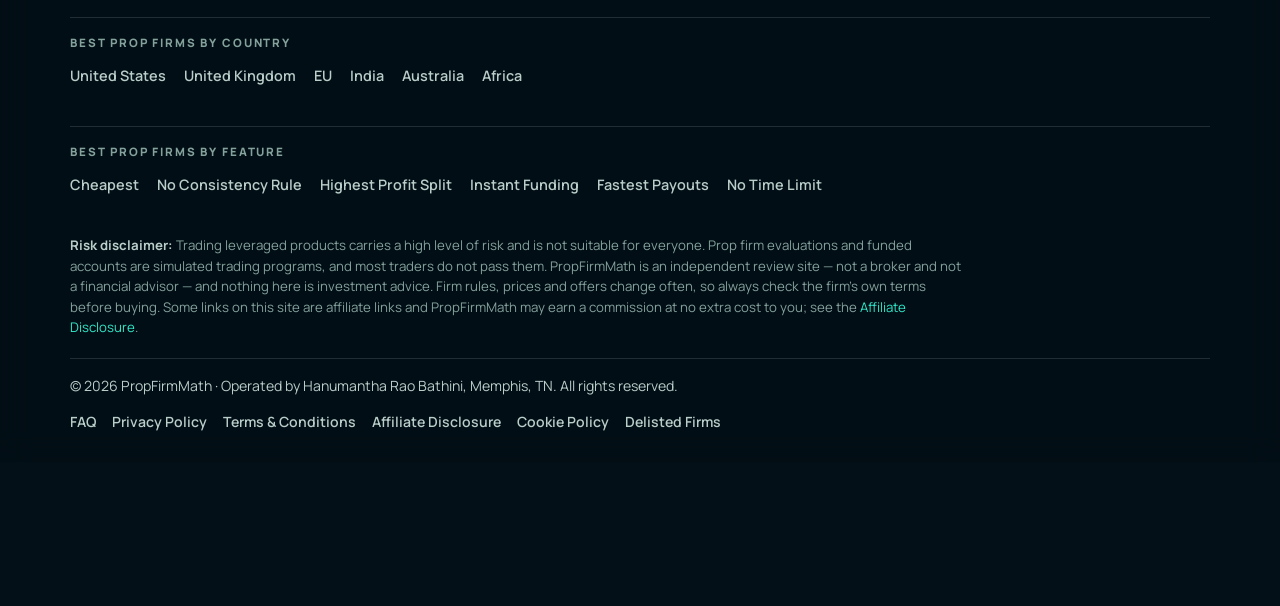
==== commit a0bbba69: "PropFirmMath: 149 firms — drop Prop Hub, counts 150 to 149" ====
--- a/site/index.html
+++ b/site/index.html
@@ -6,7 +6,7 @@
 <meta name="color-scheme" content="dark" />
 <meta name="description" content="PropFirmMath — independent prop firm comparisons, rules, discount codes and payout snapshots for futures, forex, crypto and perps firms. Figures are dated research snapshots, not live data." />
 <meta property="og:title" content="PropFirmMath — Compare Prop Firms by the Math" />
-<meta property="og:description" content="All 91 firms researched firm by firm on their official sites — 28 fully verified, 17 partially, 2 not verifiable — every price and payout figure labelled with its snapshot date." />
+<meta property="og:description" content="All 149 firms researched firm by firm on their official sites — 74 fully verified, 73 partially, 2 not verifiable — every price and payout figure labelled with its snapshot date." />
 <meta property="og:type" content="website" />
 <link rel="icon" href="data:," />
 <title>PropFirmMath — Compare Prop Firms by the Math</title>
@@ -495,15 +495,14 @@
 <script>
 "use strict";
 /* ================= DATA — one source of truth =================
-   Snapshot date: Nov 26, 2026 — deep research on all 91 firms, official firm
+   Snapshot date: Nov 27, 2026 — deep research on all 149 firms, official firm
    websites only (report dated Nov 26, 2026). Every price, code and rule below
-   is that dated snapshot — NOT live data. Verification: 28 firms fully
-   verified, 17 partially, 2 not verifiable this pass (E8 Perpetuals, Funded
+   is that dated snapshot — NOT live data. Verification: 75 firms fully verified, 73 partially, 2 not verifiable this pass (E8 Perpetuals, Funded
    Trading Plus). Where the official site does not state a figure, the field
    says so — nothing is filled in from comparison sites. */
-var SNAPSHOT = "Nov 26, 2026";
-var COUNTS = { reviewed: 91, full: 41, partial: 48, unverified: 2, total: 91, tracked: 4 };
-var VERIF_SPLIT = "28 fully verified · 17 partially verified · 2 not verifiable in this pass";
+var SNAPSHOT = "Nov 27, 2026";
+var COUNTS = { reviewed: 149, full: 74, partial: 73, unverified: 2, total: 149, tracked: 4 };
+var VERIF_SPLIT = "74 fully verified · 73 partially verified · 2 not verifiable in this pass";
 var FIRMS = [
  {slug:"my-funded-futures",name:"My Funded Futures",markets:["futures"],rating:null,rsrc:null,reviews:null,ratingNote:"Not verified in this research",split:"80-90%",splitMax:90,dd:"EOD trailing, $1000 (25K)",ddTypes:["EOD"],payoutDays:1,payoutText:"Rapid daily / Builder 48h / Pro 14d",from:105,fromCur:"USD",fromPlan:"Builder 25K, one-time",monthly:false,code:"CLUB",off:40,codes:[{code:"CLUB",off:40,detail:"40% off any plan (firm's own coupons page)"}],consistencyText:"Rapid 50 eval / Rapid EOD 30 / Builder 50 at payout",consNone:false,target:"6",dailyDD:"Builder soft pause only",minDays:"Builder 1 / Rapid 2 / Rapid EOD 4 / Pro 2",activation:"0",instant:false,instantText:"No",scaling:"not stated",news:"not allowed on funded Rapid/Pro; permitted on Builder",overnight:"no",us:"yes",site:"https://myfundedfutures.com",sources:["https://myfundedfutures.com"],verif:"full",verifLabel:"Fully verified",affiliate:"not stated",platforms:["Not stated in this research"],payMethods:["Not stated in this research"],deal:"40% off any plan (firm's own coupons page)",tracked:true,paid30:21730000,payouts30:null,largest:null,note:null,summary:"Futures-only firm (CME group). Four evaluation lines — Builder, Rapid, Rapid EOD and Pro, $25K–$150K — plus the small static-drawdown Signature accounts. Rapid pays daily; Pro pays every 14 days. No activation fee on any plan."},
  {slug:"next-level-funded",name:"Next Level Funded",markets:["forex"],rating:null,rsrc:null,reviews:null,ratingNote:"Trustpilot not verified — the firm's site shows 4.8/5 on Google (600+ reviews), which is not a Trustpilot score",split:"80 std (100% paid add-on)",splitMax:100,dd:"7% static (1-Step)",ddTypes:["Static"],payoutDays:1,payoutText:"on-demand",from:9.9,fromCur:"USD",fromPlan:"Instant Flex 10K (list $19.80)",monthly:false,code:null,off:null,codes:[],consistencyText:"15% live (Instant)",consNone:false,target:"1-Step 8 / 2-Step 8 then 6",dailyDD:"3%",minDays:"none",activation:"none stated",instant:true,instantText:"Yes",scaling:"to $1,000,000",news:"allowed",overnight:"allowed (Instant Pro weekend is add-on)",us:"not stated",site:"https://www.nextlevelfunded.com",sources:["https://www.nextlevelfunded.com/evaluations"],verif:"full",verifLabel:"Fully verified",affiliate:"yes, up to 20%",platforms:["Not stated in this research"],payMethods:["Not stated in this research"],deal:null,tracked:false,paid30:null,payouts30:null,largest:null,note:null,summary:"Forex/CFD firm — not a futures firm. Step evaluations and three instant lines (Flex, Pro, Crown) from $5K to $500K, on Match-Trader, Platform 5 and TradeLocker. Cards advertise '100%*' splits; the default is 80%, with 100% only as a paid add-on."},
@@ -595,7 +594,65 @@
  {slug:"rev-one-trading",name:"Rev One Trading",markets:["futures"],rating:null,rsrc:null,reviews:null,ratingNote:"Trustpilot pending — to be added from owner-supplied figures.",split:"up to 90 (set by 6-factor behaviour score)%",splitMax:null,dd:"4% EOD trailing (challenge); 8% funded (split drops past 4%, no breach until 8%)",ddTypes:["EOD"],payoutDays:null,payoutText:"anytime once eligible (5 profitable days, $500 min); 50% of profit per period capped $1,000-$3,000 by size",from:null,fromCur:"USD",fromPlan:"Entry plan (name not recorded)",monthly:false,code:"none verified (launch pricing referenced, no code shown)",off:null,codes:[{code:"none verified (launch pricing referenced, no code shown)",off:null,detail:"Discount code from official site"}],consistencyText:"challenge best day max 50% of total profit; funded none",consNone:true,target:"5",dailyDD:"none",minDays:"2 (challenge); 5 profitable days before payout",activation:"$0",instant:false,instantText:"No",scaling:"Rev One Live (real capital) after 5 payouts",news:"allowed",overnight:"overnight allowed (close 4 PM CT, resume 6 PM CT); weekend not allowed (auto-close Fri 4 PM CT)",us:"yes (US firm; traders in 102 countries; no US restriction stated)",site:"https://revonetrading.com",sources:["https://revonetrading.com","https://revonetrading.com/rules"],verif:"partial (prices not readable on official site in text fetch; rules page fully verified)",verifLabel:"Partially verified",affiliate:"not stated",platforms:["Not stated"],payMethods:["Not listed"],deal:"none verified (launch pricing referenced, no code shown)",tracked:false,paid30:null,payouts30:null,largest:null,note:"Added 27 Nov 2026 from official-site research (100-firm expansion pass). Verification: partial (prices not readable on official site in text fetch; rules page fully verified).",summary:"Futures firm. Starts at USD None (Entry plan (name not recorded)). Split up to 90 (set by 6-factor behaviour score)%; payout anytime once eligible (5 profitable days, $500 min); 50% of profit per period capped $1,000-$3,000 by size.",verifiedOn:"Nov 27, 2026",plans:[]},
  {slug:"iq-capital",name:"IQ Capital",markets:["futures","forex","crypto"],rating:null,rsrc:null,reviews:null,ratingNote:"Trustpilot pending — to be added from owner-supplied figures.",split:"90 (Core/Instant); 80 (Rapid)%",splitMax:null,dd:"EOD trailing, $3,000 (50K Core) / $5,000 (100K Core, post-Oct 2026; $6,000 on 100K pre-Oct 22, 2026)",ddTypes:["EOD"],payoutDays:1,payoutText:"Core every 10 active days; Rapid 1D daily / 3D every 3 days; Flex every 5 days; within 48h, 3h avg; no minimum",from:9,fromCur:"USD",fromPlan:"from $9 lowest entry (official futures page; plan/size behind configurator)",monthly:false,code:"none verified",off:null,codes:[{code:"none verified",off:null,detail:"Discount code from official site"}],consistencyText:"none in Core challenge; 30% funded (Core/Instant); 40% Rapid 3D",consNone:true,target:"6 (futures)",dailyDD:"Core none (1% max position loss instead); Rapid 1D $1,000 (50K) / $1,500 (100K)",minDays:"none to pass (Core); 10 active days before first Core payout",activation:"applies after passing Core (amount not stated in help centre)",instant:true,instantText:"Yes",scaling:"up to 10 accounts; up to $1,000,000 claimed on futures page (homepage says $200,000 — conflict); IQ Elite top 5% trade real capital",news:"allowed",overnight:"futures no (auto-close 4:45 PM ET); CFD/crypto yes",us:"not stated",site:"https://iqcapital.io",sources:["https://iqcapital.io","https://iqcapital.io/futures","https://support.iqcapital.io/en/articles/14964304-core-futures-challenge","https://support.iqcapital.io/en/articles/16987970-performance-rewards-rapid-futures","https://support.iqcapital.io/en/articles/15001521-prohibited-trading-practices","https://support.iqcapital.io/en/articles/15001540-allowed-trading-practices","https://www.iqcapital.io/become-a-partner"],verif:"partial (list prices behind on-site configurator, not readable in text fetch; rules verified via official help centre)",verifLabel:"Partially verified",affiliate:"yes (partner programme; commission % not stated on partner page)",platforms:["Not stated"],payMethods:["Not listed"],deal:"none verified",tracked:false,paid30:null,payouts30:null,largest:null,note:"Added 27 Nov 2026 from official-site research (100-firm expansion pass). Verification: partial (list prices behind on-site configurator, not readable in text fetch; rules verified via official help centre).",summary:"Futures, Forex, Crypto firm. Starts at USD 9 (from $9 lowest entry (official futures page; plan/size behind configurator)). Split 90 (Core/Instant); 80 (Rapid)%; payout Core every 10 active days; Rapid 1D daily / 3D every 3 days; Flex every 5 days; within 48h, 3h avg; no minimum.",verifiedOn:"Nov 27, 2026",plans:[{id:"iq-capital-entry",program:"from $9 lowest entry (official futures page; plan/size behind configurator)",name:"from $9 lowest entry (official futures page; plan/size behind configurator)",size:null,price:9,currency:"USD",monthly:false,coverage:"starting",note:"Recorded starting offer only. Other sizes/program details were not in the source record for this pass.",target:"6 (futures)",dailyLoss:"Core none (1% max position loss instead); Rapid 1D $1,000 (50K) / $1,500 (100K)",maxDD:"EOD trailing, $3,000 (50K Core) / $5,000 (100K Core, post-Oct 2026; $6,000 on 100K pre-Oct 22, 2026)",ddType:"EOD",minDays:"none to pass (Core); 10 active days before first Core payout",split:"90 (Core/Instant); 80 (Rapid)%",payout:"Core every 10 active days; Rapid 1D daily / 3D every 3 days; Flex every 5 days; within 48h, 3h avg; no minimum",platform:"Not stated",source:"https://iqcapital.io"}]},
  {slug:"the-concept-trading",name:"The Concept Trading",markets:["forex","crypto"],rating:null,rsrc:null,reviews:null,ratingNote:"Trustpilot pending — to be added from owner-supplied figures.",split:"50 (all levels) rising to 90 top level / 90% Lock Rule; Foundation 65/70/85/90 by level%",splitMax:90,dd:"static; Foundation 6% (other models vary, % not stated on FAQ page)",ddTypes:["Static"],payoutDays:7,payoutText:"monthly withdrawals; weekly at top level / 90% Lock; paid on hitting scaling target",from:null,fromCur:"USD",fromPlan:"Entry plan (name not recorded)",monthly:false,code:"none verified (Free Retry on selected promo coupons)",off:null,codes:[{code:"none verified (Free Retry on selected promo coupons)",off:null,detail:"Discount code from official site"}],consistencyText:"not stated",consNone:false,target:"Foundation 10 then 5 (then 10% per funded level); Traditional 6 / Premier 7 / Xtreme 6 / Empire 10",dailyDD:"not stated on FAQ page",minDays:"Foundation 3 profitable days per stage; other models none stated",activation:"not stated",instant:true,instantText:"Yes",scaling:"via levels to higher capital; no cap stated on FAQ page",news:"not stated (EAs, algorithms, scalpers accepted without restriction)",overnight:"not stated",us:"yes (non-MetaQuotes platforms only; USA not permitted on MetaQuotes)",site:"https://prop.theconcepttrader.com",sources:["https://prop.theconcepttrader.com"],verif:"partial (official pricing page unreachable — linked tctv2.darylldelfin.com failed DNS on 2026-11-27; prices not verified)",verifLabel:"Partially verified",affiliate:"yes, up to 15%",platforms:["Not stated"],payMethods:["Not listed"],deal:"none verified (Free Retry on selected promo coupons)",tracked:false,paid30:null,payouts30:null,largest:null,note:"Added 27 Nov 2026 from official-site research (100-firm expansion pass). Verification: partial (official pricing page unreachable — linked tctv2.darylldelfin.com failed DNS on 2026-11-27; prices not verified).",summary:"Forex, Cfd, Crypto firm. Starts at USD None (Entry plan (name not recorded)). Split 50 (all levels) rising to 90 top level / 90% Lock Rule; Foundation 65/70/85/90 by level%; payout monthly withdrawals; weekly at top level / 90% Lock; paid on hitting scaling target.",verifiedOn:"Nov 27, 2026",plans:[]},
- {slug:"lifeup-trading",name:"LifeUp Trading",markets:["futures"],rating:null,rsrc:null,reviews:null,ratingNote:"Trustpilot pending — to be added from owner-supplied figures.",split:"not stated — no split published; rewards capped per request by cycle",splitMax:null,dd:"EOD trailing (amounts not stated in official text)",ddTypes:["EOD"],payoutDays:null,payoutText:"reward request decided within 2 business days",from:null,fromCur:"USD",fromPlan:"Entry plan (name not recorded)",monthly:false,code:"none verified (community discount codes mentioned)",off:null,codes:[{code:"none verified (community discount codes mentioned)",off:null,detail:"Discount code from official site"}],consistencyText:"none in challenge; 40% on reward account",consNone:true,target:"not stated in official text",dailyDD:"Basic has daily loss limit (pauses account, resumes next session); Expert none",minDays:"challenge 1; reward account 7 profitable days",activation:"Basic only (amount not stated in official text); Expert none",instant:false,instantText:"No",scaling:"not stated (max 5 reward accounts at once)",news:"not stated",overnight:"not stated",us:"yes (US not on restricted list)",site:"https://lifeuptrading.com",sources:["https://lifeuptrading.com","https://guide.lifeuptrading.com","https://guide.lifeuptrading.com/ko/articles/quick-start-8435c85d","https://guide.lifeuptrading.com/ko/articles/restricted-countries-825064e9"],verif:"partial (prices, target % and drawdown amounts are image-based on official site/guide and not readable in text fetch)",verifLabel:"Partially verified",affiliate:"yes, 10-14% by volume (15% fixed main-partner track)",platforms:["Not stated"],payMethods:["Not listed"],deal:"none verified (community discount codes mentioned)",tracked:false,paid30:null,payouts30:null,largest:null,note:"Added 27 Nov 2026 from official-site research (100-firm expansion pass). Verification: partial (prices, target % and drawdown amounts are image-based on official site/guide and not readable in text fetch).",summary:"Futures firm. Starts at USD None (Entry plan (name not recorded)). Split not stated — no split published; rewards capped per request by cycle; payout reward request decided within 2 business days.",verifiedOn:"Nov 27, 2026",plans:[]}
+ {slug:"lifeup-trading",name:"LifeUp Trading",markets:["futures"],rating:null,rsrc:null,reviews:null,ratingNote:"Trustpilot pending — to be added from owner-supplied figures.",split:"not stated — no split published; rewards capped per request by cycle",splitMax:null,dd:"EOD trailing (amounts not stated in official text)",ddTypes:["EOD"],payoutDays:null,payoutText:"reward request decided within 2 business days",from:null,fromCur:"USD",fromPlan:"Entry plan (name not recorded)",monthly:false,code:"none verified (community discount codes mentioned)",off:null,codes:[{code:"none verified (community discount codes mentioned)",off:null,detail:"Discount code from official site"}],consistencyText:"none in challenge; 40% on reward account",consNone:true,target:"not stated in official text",dailyDD:"Basic has daily loss limit (pauses account, resumes next session); Expert none",minDays:"challenge 1; reward account 7 profitable days",activation:"Basic only (amount not stated in official text); Expert none",instant:false,instantText:"No",scaling:"not stated (max 5 reward accounts at once)",news:"not stated",overnight:"not stated",us:"yes (US not on restricted list)",site:"https://lifeuptrading.com",sources:["https://lifeuptrading.com","https://guide.lifeuptrading.com","https://guide.lifeuptrading.com/ko/articles/quick-start-8435c85d","https://guide.lifeuptrading.com/ko/articles/restricted-countries-825064e9"],verif:"partial (prices, target % and drawdown amounts are image-based on official site/guide and not readable in text fetch)",verifLabel:"Partially verified",affiliate:"yes, 10-14% by volume (15% fixed main-partner track)",platforms:["Not stated"],payMethods:["Not listed"],deal:"none verified (community discount codes mentioned)",tracked:false,paid30:null,payouts30:null,largest:null,note:"Added 27 Nov 2026 from official-site research (100-firm expansion pass). Verification: partial (prices, target % and drawdown amounts are image-based on official site/guide and not readable in text fetch).",summary:"Futures firm. Starts at USD None (Entry plan (name not recorded)). Split not stated — no split published; rewards capped per request by cycle; payout reward request decided within 2 business days.",verifiedOn:"Nov 27, 2026",plans:[]},
+ {slug:"breakout-prop",name:"Breakout Prop",markets:["crypto","stocks"],rating:4.7,rsrc:"Trustpilot",reviews:null,ratingNote:"Trustpilot 4.7/5 shown on the firm's own homepage. Checked Nov 27, 2026.",split:"80% standard, 90% with checkout upgrade (+20% fee)%",splitMax:90,dd:"Turbo 3% static / Pro 5% static / Classic 6% static",ddTypes:["Static"],payoutDays:1,payoutText:"on-demand, 24/7 (USDC on Ethereum, $50 minimum after split)",from:20,fromCur:"USD",fromPlan:"1-Step Turbo 5K, one-time",monthly:false,code:"none verified (affiliate codes give the audience 5% off first order)",off:null,codes:[{code:"none verified (affiliate codes give the audience 5% off first order)",off:null,detail:"Discount code from official site"}],consistencyText:"none",consNone:true,target:"Turbo 9 / Pro 12 / Classic 10",dailyDD:"3% all plans",minDays:"0",activation:"none stated",instant:false,instantText:"No",scaling:"max allocation $200,000 combined",news:"allowed, no restrictions",overnight:"allowed (hold overnight, weekends, holidays)",us:"not stated (regional restrictions apply)",site:"https://breakoutprop.com",sources:["https://breakoutprop.com","https://breakoutprop.com/pricing","https://www.breakoutprop.com/affiliates/","https://breakoutprop.com/affiliates/"],verif:"partial",verifLabel:"Partially verified",affiliate:"yes, 12-18% on first orders (Starter 12%, Growth 15% at 40 referrals, Pro 18% at 150)",platforms:["Not stated"],payMethods:["Not listed"],deal:"none verified (affiliate codes give the audience 5% off first order)",tracked:false,paid30:null,payouts30:null,largest:null,note:"Added Nov 27, 2026 from official-site research (150-firm expansion pass). Verification: partial. Missing: per-size prices behind JS configurator (only from-prices readable on homepage); US eligibility detail not stated on official pages read",summary:"Crypto, Stocks firm. Starts at USD 20 (1-Step Turbo 5K, one-time). Split 80% standard, 90% with checkout upgrade (+20% fee)%; payout on-demand, 24/7 (USDC on Ethereum, $50 minimum after split).",verifiedOn:"Nov 27, 2026",plans:[{id:"breakout-prop-entry",program:"1-Step Turbo 5K, one-time",name:"1-Step Turbo 5K, one-time",size:null,price:20,currency:"USD",monthly:false,coverage:"starting",note:"Recorded starting offer only. Other sizes/program details were not in the source record for this pass.",target:"Turbo 9 / Pro 12 / Classic 10",dailyLoss:"3% all plans",maxDD:"Turbo 3% static / Pro 5% static / Classic 6% static",ddType:"Static",minDays:"0",split:"80% standard, 90% with checkout upgrade (+20% fee)%",payout:"on-demand, 24/7 (USDC on Ethereum, $50 minimum after split)",platform:"Not stated",source:"https://breakoutprop.com"}]},
+ {slug:"leeloo-trading",name:"Leeloo Trading",markets:["futures"],rating:null,rsrc:null,reviews:null,ratingNote:"Trustpilot pending — to be added from owner-supplied figures.",split:"not stated",splitMax:null,dd:"not stated",ddTypes:[],payoutDays:null,payoutText:"not stated",from:null,fromCur:"USD",fromPlan:"Entry plan (name not recorded)",monthly:false,code:null,off:null,codes:[],consistencyText:"not stated",consNone:false,target:"not stated",dailyDD:"not stated",minDays:"not stated",activation:"not stated",instant:false,instantText:"No",scaling:"not stated",news:"not stated",overnight:"not stated",us:"not stated",site:"https://leelootrading.com",sources:["https://leelootrading.com","https://members.leelootrading.com/amember/aff/signup"],verif:"partial",verifLabel:"Partially verified",affiliate:"not verified on official site",platforms:["Not stated"],payMethods:["Not listed"],deal:"none verified",tracked:false,paid30:null,payouts30:null,largest:null,note:"Added Nov 27, 2026 from official-site research (150-firm expansion pass). Verification: partial. Missing: official site in redesign — coming-soon homepage only; no programs, prices, targets, drawdowns, payout terms or affiliate terms readable on the current official site",summary:"Futures firm. Starts at USD None (Entry plan (name not recorded)). Split not stated; payout not stated.",verifiedOn:"Nov 27, 2026",plans:[]},
+ {slug:"pipfarm",name:"PipFarm",markets:["forex"],rating:null,rsrc:null,reviews:null,ratingNote:"Trustpilot pending — to be added from owner-supplied figures.",split:"70% start, up to 99% by Experience Program rank%",splitMax:99,dd:"1-Step 6% static or 8% balance trailing / 2-Step Classic 9% static, Endurance 8% static, Consistency 8% static",ddTypes:["Static"],payoutDays:null,payoutText:"every 7 days (per homepage tagline)",from:null,fromCur:"USD",fromPlan:"Entry plan (name not recorded)",monthly:false,code:null,off:null,codes:[],consistencyText:"Consistency mode 40% daily score; Classic/Endurance none in challenge, 50% funded",consNone:true,target:"1-Step Classic 12 / Endurance 10 / Consistency 9; 2-Step Classic 9 then 6 / Endurance 8 then 5 / Consistency 6 then 6",dailyDD:"3% all modes and formats",minDays:"Classic 3 trading days per stage; Endurance 4 profitable days (1-step) or 3 per stage (2-step); Consistency 40% daily score",activation:"none stated",instant:true,instantText:"Yes",scaling:"not stated",news:"not stated",overnight:"not stated",us:"not stated",site:"https://pipfarm.com",sources:["https://pipfarm.com/","https://updates.pipfarm.com/help/articles/0873123-challenge-mode-comparison","https://pipfarm.com/affiliate-terms","https://pipfarm.com/affiliates"],verif:"partial",verifLabel:"Partially verified",affiliate:"yes, 5-25% tiered (new affiliates start at 10%)",platforms:["Not stated"],payMethods:["Not listed"],deal:"none verified",tracked:false,paid30:null,payouts30:null,largest:null,note:"Added Nov 27, 2026 from official-site research (150-firm expansion pass). Verification: partial. Missing: prices shown only at checkout (official help center); Instant and Pay with Profits program prices not stated; US eligibility and news rule not stated on official pages read",summary:"Forex firm. Starts at USD None (Entry plan (name not recorded)). Split 70% start, up to 99% by Experience Program rank%; payout every 7 days (per homepage tagline).",verifiedOn:"Nov 27, 2026",plans:[]},
+ {slug:"oneup-trader",name:"OneUp Trader",markets:["futures"],rating:null,rsrc:null,reviews:null,ratingNote:"Trustpilot pending — to be added from owner-supplied figures.",split:"90% (100% of first $10,000 withdrawn)%",splitMax:90,dd:"trailing, stops at starting balance: 25K $1,500 (6%) / 50K $2,500 (5%) / 100K $3,500 (3.5%) / 150K $5,000 (3.33%) / 250K $5,500 (2.2%)",ddTypes:["Trailing"],payoutDays:null,payoutText:"1 free profit withdrawal per week from day 1",from:65,fromCur:"USD",fromPlan:"Standard 25K, $65/mo",monthly:false,code:null,off:null,codes:[],consistencyText:"3 best other trading days must sum to 80%+ of largest day",consNone:false,target:"6% all sizes and programs",dailyDD:"none (no daily drawdown)",minDays:"Standard 10; Express 5",activation:"remaining 50% of evaluation fee due on funding (50% paid upfront)",instant:false,instantText:"No",scaling:"not stated (max 3 funded accounts; 1 for Express)",news:"not stated",overnight:"not stated",us:"yes (US-based; no restriction stated)",site:"https://oneuptrader.com",sources:["https://oneuptrader.com","https://blog.oneuptrader.com/funded-trading/oneup-trader-affiliate-program-earn-up-to-25-commissions/","https://oneuptrader.com/partner"],verif:"full",verifLabel:"Fully verified",affiliate:"yes, up to 25% lifetime (Platinum 20%, Diamond 25% after $5,000 in referral sales)",platforms:["NinjaTrader + 20+ platforms"],payMethods:["Not listed"],deal:"none verified",tracked:false,paid30:null,payouts30:null,largest:null,note:"Added Nov 27, 2026 from official-site research (150-firm expansion pass). Verification: full.",summary:"Futures firm. Starts at USD 65 (Standard 25K, $65/mo). Split 90% (100% of first $10,000 withdrawn)%; payout 1 free profit withdrawal per week from day 1.",verifiedOn:"Nov 27, 2026",plans:[{id:"oneup-trader-standard-1-step-25000",program:"Standard 1-Step",name:"Standard 1-Step",size:25000,price:65,currency:"USD",monthly:true,coverage:"verified",note:null,target:"6% ($1,500)",dailyLoss:"none",maxDD:"$1,500 trailing (6%)",ddType:"Trailing",minDays:"10",split:"90% (100% of first $10K)",payout:"1 free withdrawal/week from day 1",platform:"NinjaTrader + 20+ platforms",source:"https://oneuptrader.com"},{id:"oneup-trader-standard-1-step-50000",program:"Standard 1-Step",name:"Standard 1-Step",size:50000,price:75,currency:"USD",monthly:true,coverage:"verified",note:null,target:"6% ($3,000)",dailyLoss:"none",maxDD:"$2,500 trailing (5%)",ddType:"Trailing",minDays:"10",split:"90% (100% of first $10K)",payout:"1 free withdrawal/week from day 1",platform:"NinjaTrader + 20+ platforms",source:"https://oneuptrader.com"},{id:"oneup-trader-standard-1-step-100000",program:"Standard 1-Step",name:"Standard 1-Step",size:100000,price:150,currency:"USD",monthly:true,coverage:"verified",note:null,target:"6% ($6,000)",dailyLoss:"none",maxDD:"$3,500 trailing (3.5%)",ddType:"Trailing",minDays:"10",split:"90% (100% of first $10K)",payout:"1 free withdrawal/week from day 1",platform:"NinjaTrader + 20+ platforms",source:"https://oneuptrader.com"},{id:"oneup-trader-standard-1-step-150000",program:"Standard 1-Step",name:"Standard 1-Step",size:150000,price:175,currency:"USD",monthly:true,coverage:"verified",note:null,target:"6% ($9,000)",dailyLoss:"none",maxDD:"$5,000 trailing (3.33%)",ddType:"Trailing",minDays:"10",split:"90% (100% of first $10K)",payout:"1 free withdrawal/week from day 1",platform:"NinjaTrader + 20+ platforms",source:"https://oneuptrader.com"},{id:"oneup-trader-standard-1-step-250000",program:"Standard 1-Step",name:"Standard 1-Step",size:250000,price:325,currency:"USD",monthly:true,coverage:"verified",note:null,target:"6% ($15,000)",dailyLoss:"none",maxDD:"$5,500 trailing (2.2%)",ddType:"Trailing",minDays:"10",split:"90% (100% of first $10K)",payout:"1 free withdrawal/week from day 1",platform:"NinjaTrader + 20+ platforms",source:"https://oneuptrader.com"},{id:"oneup-trader-express-1-step-25000",program:"Express 1-Step",name:"Express 1-Step",size:25000,price:100,currency:"USD",monthly:true,coverage:"verified",note:null,target:"6% ($1,500)",dailyLoss:"none",maxDD:"$1,500 trailing (6%)",ddType:"Trailing",minDays:"5",split:"90% (100% of first $10K)",payout:"1 free withdrawal/week from day 1",platform:"NinjaTrader + 20+ platforms",source:"https://oneuptrader.com"},{id:"oneup-trader-express-1-step-50000",program:"Express 1-Step",name:"Express 1-Step",size:50000,price:115,currency:"USD",monthly:true,coverage:"verified",note:null,target:"6% ($3,000)",dailyLoss:"none",maxDD:"$2,500 trailing (5%)",ddType:"Trailing",minDays:"5",split:"90% (100% of first $10K)",payout:"1 free withdrawal/week from day 1",platform:"NinjaTrader + 20+ platforms",source:"https://oneuptrader.com"},{id:"oneup-trader-express-1-step-100000",program:"Express 1-Step",name:"Express 1-Step",size:100000,price:225,currency:"USD",monthly:true,coverage:"verified",note:null,target:"6% ($6,000)",dailyLoss:"none",maxDD:"$3,500 trailing (3.5%)",ddType:"Trailing",minDays:"5",split:"90% (100% of first $10K)",payout:"1 free withdrawal/week from day 1",platform:"NinjaTrader + 20+ platforms",source:"https://oneuptrader.com"},{id:"oneup-trader-express-1-step-150000",program:"Express 1-Step",name:"Express 1-Step",size:150000,price:265,currency:"USD",monthly:true,coverage:"verified",note:null,target:"6% ($9,000)",dailyLoss:"none",maxDD:"$5,000 trailing (3.33%)",ddType:"Trailing",minDays:"5",split:"90% (100% of first $10K)",payout:"1 free withdrawal/week from day 1",platform:"NinjaTrader + 20+ platforms",source:"https://oneuptrader.com"},{id:"oneup-trader-express-1-step-250000",program:"Express 1-Step",name:"Express 1-Step",size:250000,price:490,currency:"USD",monthly:true,coverage:"verified",note:null,target:"6% ($15,000)",dailyLoss:"none",maxDD:"$5,500 trailing (2.2%)",ddType:"Trailing",minDays:"5",split:"90% (100% of first $10K)",payout:"1 free withdrawal/week from day 1",platform:"NinjaTrader + 20+ platforms",source:"https://oneuptrader.com"}]},
+ {slug:"spiceprop",name:"SpiceProp",markets:["forex","stocks"],rating:null,rsrc:null,reviews:null,ratingNote:"Trustpilot pending — to be added from owner-supplied figures.",split:"80-90% (2-Step Pro 90%, others 80%; Instant Pro first 50% then 80%)%",splitMax:90,dd:"2-Step Pro 11% / 3-Step 7% / 2-Step 11% / 1-Step 11% / Instant 8% / Instant Pro 8% static",ddTypes:["Static"],payoutDays:14,payoutText:"2-Step Pro every 7 days; all other programs every 14 days",from:18,fromCur:"EUR",fromPlan:"Spice 3-Step 15K, one-time",monthly:false,code:"none verified (Black November: buy 1 get 2nd free + 5% off, no code shown)",off:null,codes:[{code:"none verified (Black November: buy 1 get 2nd free + 5% off, no code shown)",off:null,detail:"Discount code from official site"}],consistencyText:"not stated (min profitable-days rule applies instead)",consNone:false,target:"2-Step Pro 7.5 then 5 / 3-Step 4 then 6 then 6 / 2-Step 7.5 then 5 / 1-Step 10 / Instant none / Instant Pro 8",dailyDD:"2-Step Pro 5.5% / 3-Step 3% / 2-Step 4.5% / 1-Step 4% / Instant 2.5% / Instant Pro 2.5%",minDays:"2-Step Pro 3/3/4 profitable days; 3-Step 3/3/3/4; 2-Step 3/3/4; 1-Step 3/4; Instant 7; Instant Pro 3",activation:"none stated (challenge fee 100% refunded on passing)",instant:true,instantText:"Yes",scaling:"to €1M (2-Step/1-Step/Instant), €2M (2-Step Pro)",news:"not stated",overnight:"not stated",us:"no (official footer: cannot register citizens of USA, Canada, Japan, Iran, North Korea and others)",site:"https://spiceprop.com",sources:["https://spiceprop.com","https://spiceprop.com/affiliate"],verif:"full",verifLabel:"Fully verified",affiliate:"yes, up to 20% lifetime recurring commission",platforms:["Not stated"],payMethods:["Not listed"],deal:"none verified (Black November: buy 1 get 2nd free + 5% off, no code shown)",tracked:false,paid30:null,payouts30:null,largest:null,note:"Added Nov 27, 2026 from official-site research (150-firm expansion pass). Verification: full.",summary:"Forex, Stocks firm. Starts at EUR 18 (Spice 3-Step 15K, one-time). Split 80-90% (2-Step Pro 90%, others 80%; Instant Pro first 50% then 80%)%; payout 2-Step Pro every 7 days; all other programs every 14 days.",verifiedOn:"Nov 27, 2026",plans:[{id:"spiceprop-spice-2-step-pro-300000",program:"Spice 2-Step Pro",name:"Spice 2-Step Pro",size:300000,price:1573,currency:"EUR",monthly:false,coverage:"verified",note:null,target:"7.5% then 5%",dailyLoss:"5.5%",maxDD:"11%",ddType:null,minDays:"3/3/4 profitable days",split:"90%",payout:"every 7 days",platform:"not stated",source:"https://spiceprop.com"},{id:"spiceprop-spice-3-step-15000",program:"Spice 3-Step",name:"Spice 3-Step",size:15000,price:18,currency:"EUR",monthly:false,coverage:"verified",note:null,target:"4% then 6% then 6%",dailyLoss:"3%",maxDD:"7%",ddType:null,minDays:"3/3/3/4 profitable days",split:"80%",payout:"every 14 days",platform:"not stated",source:"https://spiceprop.com"},{id:"spiceprop-spice-3-step-40000",program:"Spice 3-Step",name:"Spice 3-Step",size:40000,price:39,currency:"EUR",monthly:false,coverage:"verified",note:null,target:"4% then 6% then 6%",dailyLoss:"3%",maxDD:"7%",ddType:null,minDays:"3/3/3/4 profitable days",split:"80%",payout:"every 14 days",platform:"not stated",source:"https://spiceprop.com"},{id:"spiceprop-spice-3-step-80000",program:"Spice 3-Step",name:"Spice 3-Step",size:80000,price:60,currency:"EUR",monthly:false,coverage:"verified",note:null,target:"4% then 6% then 6%",dailyLoss:"3%",maxDD:"7%",ddType:null,minDays:"3/3/3/4 profitable days",split:"80%",payout:"every 14 days",platform:"not stated",source:"https://spiceprop.com"},{id:"spiceprop-spice-3-step-120000",program:"Spice 3-Step",name:"Spice 3-Step",size:120000,price:90,currency:"EUR",monthly:false,coverage:"verified",note:null,target:"4% then 6% then 6%",dailyLoss:"3%",maxDD:"7%",ddType:null,minDays:"3/3/3/4 profitable days",split:"80%",payout:"every 14 days",platform:"not stated",source:"https://spiceprop.com"},{id:"spiceprop-spice-2-step-6000",program:"Spice 2-Step",name:"Spice 2-Step",size:6000,price:45,currency:"EUR",monthly:false,coverage:"verified",note:null,target:"7.5% then 5%",dailyLoss:"4.5%",maxDD:"11%",ddType:null,minDays:"3/3/4 profitable days",split:"80%",payout:"every 14 days",platform:"not stated",source:"https://spiceprop.com"},{id:"spiceprop-spice-2-step-10000",program:"Spice 2-Step",name:"Spice 2-Step",size:10000,price:99,currency:"EUR",monthly:false,coverage:"verified",note:null,target:"7.5% then 5%",dailyLoss:"4.5%",maxDD:"11%",ddType:null,minDays:"3/3/4 profitable days",split:"80%",payout:"every 14 days",platform:"not stated",source:"https://spiceprop.com"},{id:"spiceprop-spice-2-step-25000",program:"Spice 2-Step",name:"Spice 2-Step",size:25000,price:166,currency:"EUR",monthly:false,coverage:"verified",note:null,target:"7.5% then 5%",dailyLoss:"4.5%",maxDD:"11%",ddType:null,minDays:"3/3/4 profitable days",split:"80%",payout:"every 14 days",platform:"not stated",source:"https://spiceprop.com"},{id:"spiceprop-spice-2-step-50000",program:"Spice 2-Step",name:"Spice 2-Step",size:50000,price:295,currency:"EUR",monthly:false,coverage:"verified",note:null,target:"7.5% then 5%",dailyLoss:"4.5%",maxDD:"11%",ddType:null,minDays:"3/3/4 profitable days",split:"80%",payout:"every 14 days",platform:"not stated",source:"https://spiceprop.com"},{id:"spiceprop-spice-2-step-100000",program:"Spice 2-Step",name:"Spice 2-Step",size:100000,price:499,currency:"EUR",monthly:false,coverage:"verified",note:null,target:"7.5% then 5%",dailyLoss:"4.5%",maxDD:"11%",ddType:null,minDays:"3/3/4 profitable days",split:"80%",payout:"every 14 days",platform:"not stated",source:"https://spiceprop.com"},{id:"spiceprop-spice-2-step-150000",program:"Spice 2-Step",name:"Spice 2-Step",size:150000,price:715,currency:"EUR",monthly:false,coverage:"verified",note:null,target:"7.5% then 5%",dailyLoss:"4.5%",maxDD:"11%",ddType:null,minDays:"3/3/4 profitable days",split:"80%",payout:"every 14 days",platform:"not stated",source:"https://spiceprop.com"},{id:"spiceprop-spice-1-step-10000",program:"Spice 1-Step",name:"Spice 1-Step",size:10000,price:129,currency:"EUR",monthly:false,coverage:"verified",note:null,target:"10%",dailyLoss:"4%",maxDD:"11%",ddType:null,minDays:"3/4 profitable days",split:"80%",payout:"every 14 days",platform:"not stated",source:"https://spiceprop.com"},{id:"spiceprop-spice-1-step-25000",program:"Spice 1-Step",name:"Spice 1-Step",size:25000,price:219,currency:"EUR",monthly:false,coverage:"verified",note:null,target:"10%",dailyLoss:"4%",maxDD:"11%",ddType:null,minDays:"3/4 profitable days",split:"80%",payout:"every 14 days",platform:"not stated",source:"https://spiceprop.com"},{id:"spiceprop-spice-1-step-50000",program:"Spice 1-Step",name:"Spice 1-Step",size:50000,price:389,currency:"EUR",monthly:false,coverage:"verified",note:null,target:"10%",dailyLoss:"4%",maxDD:"11%",ddType:null,minDays:"3/4 profitable days",split:"80%",payout:"every 14 days",platform:"not stated",source:"https://spiceprop.com"},{id:"spiceprop-spice-1-step-75000",program:"Spice 1-Step",name:"Spice 1-Step",size:75000,price:586,currency:"EUR",monthly:false,coverage:"verified",note:null,target:"10%",dailyLoss:"4%",maxDD:"11%",ddType:null,minDays:"3/4 profitable days",split:"80%",payout:"every 14 days",platform:"not stated",source:"https://spiceprop.com"},{id:"spiceprop-spice-instant-1000",program:"Spice Instant",name:"Spice Instant",size:1000,price:40,currency:"EUR",monthly:false,coverage:"verified",note:null,target:"none",dailyLoss:"2.5%",maxDD:"8%",ddType:null,minDays:"7 profitable days",split:"80%",payout:"every 14 days",platform:"not stated",source:"https://spiceprop.com"},{id:"spiceprop-spice-instant-5000",program:"Spice Instant",name:"Spice Instant",size:5000,price:120,currency:"EUR",monthly:false,coverage:"verified",note:null,target:"none",dailyLoss:"2.5%",maxDD:"8%",ddType:null,minDays:"7 profitable days",split:"80%",payout:"every 14 days",platform:"not stated",source:"https://spiceprop.com"},{id:"spiceprop-spice-instant-10000",program:"Spice Instant",name:"Spice Instant",size:10000,price:234,currency:"EUR",monthly:false,coverage:"verified",note:null,target:"none",dailyLoss:"2.5%",maxDD:"8%",ddType:null,minDays:"7 profitable days",split:"80%",payout:"every 14 days",platform:"not stated",source:"https://spiceprop.com"},{id:"spiceprop-spice-instant-20000",program:"Spice Instant",name:"Spice Instant",size:20000,price:422,currency:"EUR",monthly:false,coverage:"verified",note:null,target:"none",dailyLoss:"2.5%",maxDD:"8%",ddType:null,minDays:"7 profitable days",split:"80%",payout:"every 14 days",platform:"not stated",source:"https://spiceprop.com"},{id:"spiceprop-spice-instant-40000",program:"Spice Instant",name:"Spice Instant",size:40000,price:780,currency:"EUR",monthly:false,coverage:"verified",note:null,target:"none",dailyLoss:"2.5%",maxDD:"8%",ddType:null,minDays:"7 profitable days",split:"80%",payout:"every 14 days",platform:"not stated",source:"https://spiceprop.com"},{id:"spiceprop-spice-instant-pro-1000",program:"Spice Instant Pro",name:"Spice Instant Pro",size:1000,price:62,currency:"EUR",monthly:false,coverage:"verified",note:null,target:"8%",dailyLoss:"2.5%",maxDD:"8% static",ddType:"Static",minDays:"3 profitable days",split:"first 50%, then 80%",payout:"every 14 days",platform:"not stated",source:"https://spiceprop.com"},{id:"spiceprop-spice-instant-pro-5000",program:"Spice Instant Pro",name:"Spice Instant Pro",size:5000,price:185,currency:"EUR",monthly:false,coverage:"verified",note:null,target:"8%",dailyLoss:"2.5%",maxDD:"8% static",ddType:"Static",minDays:"3 profitable days",split:"first 50%, then 80%",payout:"every 14 days",platform:"not stated",source:"https://spiceprop.com"},{id:"spiceprop-spice-instant-pro-10000",program:"Spice Instant Pro",name:"Spice Instant Pro",size:10000,price:360,currency:"EUR",monthly:false,coverage:"verified",note:null,target:"8%",dailyLoss:"2.5%",maxDD:"8% static",ddType:"Static",minDays:"3 profitable days",split:"first 50%, then 80%",payout:"every 14 days",platform:"not stated",source:"https://spiceprop.com"}]},
+ {slug:"lux-trading-firm",name:"Lux Trading Firm",markets:["forex"],rating:null,rsrc:null,reviews:null,ratingNote:"Trustpilot pending — to be added from owner-supplied figures.",split:"80%",splitMax:80,dd:"6% static (1-Step and Instant)",ddTypes:["Static"],payoutDays:1,payoutText:"on demand (instant withdrawals; Instant pays a one-time payment on reaching the 12% target)",from:199,fromCur:"GBP",fromPlan:"1-Step Evaluation 100K, one-time (100% refund on passing)",monthly:false,code:null,off:null,codes:[],consistencyText:"Risk Consistency rule (no % stated)",consNone:false,target:"1-Step 10/12/15 by size; Instant 12",dailyDD:"not stated",minDays:"not stated",activation:"none stated (1-Step fee 100% refunded on passing evaluation)",instant:true,instantText:"Yes",scaling:"to $10,000,000 (1-Step; Instant accounts do not scale)",news:"allowed except news bracketing; no stop-loss changes within 30 seconds before/after a news event",overnight:"not stated",us:"not stated",site:"https://luxtradingfirm.com",sources:["https://luxtradingfirm.com","https://luxtradingfirm.com/1-step-evaluation/","https://luxtradingfirm.com/instant-funding/","https://luxtradingfirm.com/rules/","https://luxtradingfirm.com/term-of-affiliate/","https://luxtradingfirm.com/affiliate"],verif:"partial",verifLabel:"Partially verified",affiliate:"yes, 12.5% of first-time fees paid by referrals",platforms:["MatchTrader (any platform via copy)"],payMethods:["Not listed"],deal:"none verified",tracked:false,paid30:null,payouts30:null,largest:null,note:"Added Nov 27, 2026 from official-site research (150-firm expansion pass). Verification: partial. Missing: daily drawdown, min trading days, Instant max-loss $ amount and Prediction Markets rules not stated on official pages read; US eligibility not stated",summary:"Forex firm. Starts at GBP 199 (1-Step Evaluation 100K, one-time (100% refund on passing)). Split 80%; payout on demand (instant withdrawals; Instant pays a one-time payment on reaching the 12% target).",verifiedOn:"Nov 27, 2026",plans:[{id:"lux-trading-firm-1-step-evaluation-100000",program:"1-Step Evaluation",name:"1-Step Evaluation",size:100000,price:199,currency:"GBP",monthly:false,coverage:"verified",note:null,target:"10% ($10,000)",dailyLoss:"not stated",maxDD:"6% static ($6,000)",ddType:"Static",minDays:"not stated",split:"80%",payout:"on demand",platform:"MatchTrader (any platform via copy)",source:"https://luxtradingfirm.com/1-step-evaluation/"},{id:"lux-trading-firm-1-step-evaluation-400000",program:"1-Step Evaluation",name:"1-Step Evaluation",size:400000,price:449,currency:"GBP",monthly:false,coverage:"verified",note:null,target:"12% ($48,000)",dailyLoss:"not stated",maxDD:"6% static ($24,000)",ddType:"Static",minDays:"not stated",split:"80%",payout:"on demand",platform:"MatchTrader (any platform via copy)",source:"https://luxtradingfirm.com/1-step-evaluation/"},{id:"lux-trading-firm-1-step-evaluation-1000000",program:"1-Step Evaluation",name:"1-Step Evaluation",size:1000000,price:699,currency:"GBP",monthly:false,coverage:"verified",note:null,target:"15% ($150,000)",dailyLoss:"not stated",maxDD:"6% static ($60,000)",ddType:"Static",minDays:"not stated",split:"80%",payout:"on demand",platform:"MatchTrader (any platform via copy)",source:"https://luxtradingfirm.com/1-step-evaluation/"},{id:"lux-trading-firm-instant-funding-100000",program:"Instant Funding",name:"Instant Funding",size:100000,price:299,currency:"GBP",monthly:false,coverage:"verified",note:null,target:"12% (one-time payment $9,600)",dailyLoss:"not stated",maxDD:"not stated",ddType:null,minDays:"not stated",split:"80%",payout:"one-time payment on reaching 12% target",platform:"MatchTrader (any platform via copy)",source:"https://luxtradingfirm.com/instant-funding/"},{id:"lux-trading-firm-instant-funding-400000",program:"Instant Funding",name:"Instant Funding",size:400000,price:499,currency:"GBP",monthly:false,coverage:"verified",note:null,target:"12% (one-time payment $38,400)",dailyLoss:"not stated",maxDD:"not stated",ddType:null,minDays:"not stated",split:"80%",payout:"one-time payment on reaching 12% target",platform:"MatchTrader (any platform via copy)",source:"https://luxtradingfirm.com/instant-funding/"},{id:"lux-trading-firm-prediction-markets-10000",program:"Prediction Markets",name:"Prediction Markets",size:10000,price:85,currency:"GBP",monthly:false,coverage:"verified",note:null,target:"not stated",dailyLoss:"not stated",maxDD:"not stated",ddType:null,minDays:"not stated",split:"not stated",payout:"not stated",platform:"not stated",source:"https://luxtradingfirm.com"},{id:"lux-trading-firm-prediction-markets-20000",program:"Prediction Markets",name:"Prediction Markets",size:20000,price:170,currency:"GBP",monthly:false,coverage:"verified",note:null,target:"not stated",dailyLoss:"not stated",maxDD:"not stated",ddType:null,minDays:"not stated",split:"not stated",payout:"not stated",platform:"not stated",source:"https://luxtradingfirm.com"},{id:"lux-trading-firm-prediction-markets-50000",program:"Prediction Markets",name:"Prediction Markets",size:50000,price:350,currency:"GBP",monthly:false,coverage:"verified",note:null,target:"not stated",dailyLoss:"not stated",maxDD:"not stated",ddType:null,minDays:"not stated",split:"not stated",payout:"not stated",platform:"not stated",source:"https://luxtradingfirm.com"}]},
+ {slug:"ylos-trading",name:"Ylos Trading",markets:["futures"],rating:null,rsrc:null,reviews:null,ratingNote:"Trustpilot pending — to be added from owner-supplied figures.",split:"100% of first $15,000 withdrawn, then 90%",splitMax:90,dd:"not stated (EOD in challenge, real-time trailing in funded until profit equals drawdown + $100, then static)",ddTypes:["EOD"],payoutDays:null,payoutText:"every 10 traded days (Standard/No Activation); every 5 traded days (Instant Funding); payout in 1 business day",from:null,fromCur:"USD",fromPlan:"Entry plan (name not recorded)",monthly:false,code:"none verified (promo banners: No Activation Fee 80% off, Standard/Instant special price, Challenge reset 30% off — no code shown)",off:null,codes:[{code:"none verified (promo banners: No Activation Fee 80% off, Standard/Instant special price, Challenge reset 30% off — no code shown)",off:null,detail:"Discount code from official site"}],consistencyText:"40% funded (no single day over 40% of total profit); Freedom 30%",consNone:false,target:"not stated on official pages read",dailyDD:"Static Prime $750 daily loss limit (25K); other plans not stated",minDays:"1 (challenge); 10 traded days with 7 winning days (min $50 net each) for funded payout",activation:"Standard: one-time activation fee after passing (amount not stated on official pages read); No Activation Fee: none",instant:true,instantText:"Yes",scaling:"not stated (max 20 active accounts per user)",news:"allowed in challenge; prohibited in funded (must close before the event)",overnight:"not stated",us:"not stated",site:"https://ylostrading.com",sources:["https://ylostrading.com","https://help.ylostrading.com/portal/pt/kb/articles/quais-as-regras-da-conta-standard-na-ylos-trading-22-10-2025","https://ylostrading.com/affiliates"],verif:"partial",verifLabel:"Partially verified",affiliate:"yes (% not stated on official site)",platforms:["Not stated"],payMethods:["Not listed"],deal:"none verified (promo banners: No Activation Fee 80% off, Standard/Instant special price, Challenge reset 30% off — no code shown)",tracked:false,paid30:null,payouts30:null,largest:null,note:"Added Nov 27, 2026 from official-site research (150-firm expansion pass). Verification: partial. Missing: per-size prices behind JS configurator/portal (no prices in official homepage HTML); profit targets and max-loss $ amounts not stated on official pages read; affiliate % and US eligibility not stated",summary:"Futures firm. Starts at USD None (Entry plan (name not recorded)). Split 100% of first $15,000 withdrawn, then 90%; payout every 10 traded days (Standard/No Activation); every 5 traded days (Instant Funding); payout in 1 business day.",verifiedOn:"Nov 27, 2026",plans:[]},
+ {slug:"myfundedperps",name:"MyFundedPerps",markets:["crypto","perps","forex","stocks"],rating:null,rsrc:null,reviews:null,ratingNote:"Trustpilot pending — to be added from owner-supplied figures.",split:"up to 90%",splitMax:90,dd:"Elite 5% static; Select/Signature/Prime not stated on official pages read",ddTypes:["Static"],payoutDays:1,payoutText:"on demand (Elite); daily, one request per NY calendar day (Select/Signature/Prime)",from:49,fromCur:"USD",fromPlan:"Elite (3% DLL) 5K, one-time list",monthly:false,code:"PERPS",off:null,codes:[{code:"PERPS",off:null,detail:"20% off; 25% first purchase; Black Friday 35%/40% first purchase"}],consistencyText:"none",consNone:true,target:"Elite 10; Select/Signature/Prime not stated on official pages read",dailyDD:"Elite 3% (3% DLL); Elite No DLL none; Select/Signature/Prime not stated on official pages read",minDays:"none ($100 available to withdraw, no minimum trading days)",activation:"none stated",instant:false,instantText:"No",scaling:"up to $300,000 total funded allocation ($100K max per model type)",news:"not stated",overnight:"not stated",us:"yes (only OFAC-sanctioned jurisdictions excluded)",site:"https://myfundedperps.com",sources:["https://myfundedperps.com","https://docs.myfundedperpetuals.com/guides/affiliate-program","https://docs.myfundedperpetuals.com"],verif:"partial",verifLabel:"Partially verified",affiliate:"yes, rate shown on affiliate dashboard (not published); 20% first-purchase promo",platforms:["MyFundedPerps web platform"],payMethods:["Not listed"],deal:"PERPS (20% off; 25% first purchase; Black Friday 35%/40% first purchase)",tracked:false,paid30:null,payouts30:null,largest:null,note:"Added Nov 27, 2026 from official-site research (150-firm expansion pass). Verification: partial. Missing: Select/Signature/Prime and Elite No DLL prices not readable on official homepage (only Elite 3% DLL cards render); news rule and activation fee not stated",summary:"Crypto, Perps, Forex, Stocks firm. Starts at USD 49 (Elite (3% DLL) 5K, one-time list). Split up to 90%; payout on demand (Elite); daily, one request per NY calendar day (Select/Signature/Prime).",verifiedOn:"Nov 27, 2026",plans:[{id:"myfundedperps-elite-3-dll-5000",program:"Elite (3% DLL)",name:"Elite (3% DLL)",size:5000,price:49,currency:"USD",monthly:false,coverage:"verified",note:null,target:"10%",dailyLoss:"3%",maxDD:"5% static",ddType:"Static",minDays:"none",split:"up to 90%",payout:"on demand",platform:"MyFundedPerps web platform",source:"https://myfundedperps.com"},{id:"myfundedperps-elite-3-dll-10000",program:"Elite (3% DLL)",name:"Elite (3% DLL)",size:10000,price:95,currency:"USD",monthly:false,coverage:"verified",note:null,target:"10%",dailyLoss:"3%",maxDD:"5% static",ddType:"Static",minDays:"none",split:"up to 90%",payout:"on demand",platform:"MyFundedPerps web platform",source:"https://myfundedperps.com"},{id:"myfundedperps-elite-3-dll-25000",program:"Elite (3% DLL)",name:"Elite (3% DLL)",size:25000,price:249,currency:"USD",monthly:false,coverage:"verified",note:null,target:"10%",dailyLoss:"3%",maxDD:"5% static",ddType:"Static",minDays:"none",split:"up to 90%",payout:"on demand",platform:"MyFundedPerps web platform",source:"https://myfundedperps.com"},{id:"myfundedperps-elite-3-dll-50000",program:"Elite (3% DLL)",name:"Elite (3% DLL)",size:50000,price:495,currency:"USD",monthly:false,coverage:"verified",note:null,target:"10%",dailyLoss:"3%",maxDD:"5% static",ddType:"Static",minDays:"none",split:"up to 90%",payout:"on demand",platform:"MyFundedPerps web platform",source:"https://myfundedperps.com"}]},
+ {slug:"traderscale",name:"TraderScale",markets:["forex"],rating:null,rsrc:null,reviews:null,ratingNote:"Trustpilot pending — to be added from owner-supplied figures.",split:"up to 90%",splitMax:90,dd:"Instant 6% static / Speedy 8% trailing from highest point / Pro 10% static",ddTypes:["Static"],payoutDays:14,payoutText:"Instant first payout after 14 days (4 profitable days 0.25%+), then every 7 days; Speedy/Pro first payout after 30 days (14 with add-on), then every 14 days; paid within 24h via Rise or USDT",from:57,fromCur:"USD",fromPlan:"Pro 2-Step 5K, one-time list",monthly:false,code:"none verified (sale prices shown on homepage without a code)",off:null,codes:[{code:"none verified (sale prices shown on homepage without a code)",off:null,detail:"Discount code from official site"}],consistencyText:"Instant 20% / Speedy 40% / Pro none",consNone:true,target:"Instant none / Speedy 10 / Pro 8 then 5 (pricing cards; homepage FAQ states 10 then 5)",dailyDD:"Instant 3% / Speedy 4% / Pro 5%",minDays:"Instant 4 / Speedy 1 / Pro 4 per phase (4 funded days of 0.5%+ for payout)",activation:"none stated (Pro fee refunded on first payout)",instant:true,instantText:"Yes",scaling:"up to $600,000",news:"allowed on Speedy and Pro (listed as 'News & Weekend Trading'); Instant not stated",overnight:"allowed on Speedy and Pro (weekend trading listed)",us:"yes (US customers offered Match-Trader)",site:"https://traderscale.com",sources:["https://traderscale.com","https://www.traderscale.com/partners/"],verif:"full",verifLabel:"Fully verified",affiliate:"yes, 15-40% tiered (Starter 15%, Growth 20%, Pro 30%, Elite up to 40%)",platforms:["MT5 or Match-Trader"],payMethods:["Not listed"],deal:"none verified (sale prices shown on homepage without a code)",tracked:false,paid30:null,payouts30:null,largest:null,note:"Added Nov 27, 2026 from official-site research (150-firm expansion pass). Verification: full.",summary:"Forex firm. Starts at USD 57 (Pro 2-Step 5K, one-time list). Split up to 90%; payout Instant first payout after 14 days (4 profitable days 0.25%+), then every 7 days; Speedy/Pro first payout after 30 days (14 with add-on), then every 14 days; paid within 24h via Rise or USDT.",verifiedOn:"Nov 27, 2026",plans:[{id:"traderscale-instant-funding-10000",program:"Instant Funding",name:"Instant Funding",size:10000,price:179,currency:"USD",monthly:false,coverage:"verified",note:null,target:"none",dailyLoss:"3%",maxDD:"6% static",ddType:"Static",minDays:"4",split:"up to 90%",payout:"first after 14 days, then every 7 days",platform:"MT5 or Match-Trader",source:"https://traderscale.com"},{id:"traderscale-instant-funding-25000",program:"Instant Funding",name:"Instant Funding",size:25000,price:309,currency:"USD",monthly:false,coverage:"verified",note:null,target:"none",dailyLoss:"3%",maxDD:"6% static",ddType:"Static",minDays:"4",split:"up to 90%",payout:"first after 14 days, then every 7 days",platform:"MT5 or Match-Trader",source:"https://traderscale.com"},{id:"traderscale-instant-funding-50000",program:"Instant Funding",name:"Instant Funding",size:50000,price:479,currency:"USD",monthly:false,coverage:"verified",note:null,target:"none",dailyLoss:"3%",maxDD:"6% static",ddType:"Static",minDays:"4",split:"up to 90%",payout:"first after 14 days, then every 7 days",platform:"MT5 or Match-Trader",source:"https://traderscale.com"},{id:"traderscale-instant-funding-100000",program:"Instant Funding",name:"Instant Funding",size:100000,price:779,currency:"USD",monthly:false,coverage:"verified",note:null,target:"none",dailyLoss:"3%",maxDD:"6% static",ddType:"Static",minDays:"4",split:"up to 90%",payout:"first after 14 days, then every 7 days",platform:"MT5 or Match-Trader",source:"https://traderscale.com"},{id:"traderscale-instant-funding-200000",program:"Instant Funding",name:"Instant Funding",size:200000,price:1195,currency:"USD",monthly:false,coverage:"verified",note:null,target:"none",dailyLoss:"3%",maxDD:"6% static",ddType:"Static",minDays:"4",split:"up to 90%",payout:"first after 14 days, then every 7 days",platform:"MT5 or Match-Trader",source:"https://traderscale.com"},{id:"traderscale-instant-funding-400000",program:"Instant Funding",name:"Instant Funding",size:400000,price:1999,currency:"USD",monthly:false,coverage:"verified",note:null,target:"none",dailyLoss:"3%",maxDD:"6% static",ddType:"Static",minDays:"4",split:"up to 90%",payout:"first after 14 days, then every 7 days",platform:"MT5 or Match-Trader",source:"https://traderscale.com"},{id:"traderscale-speedy-1-step-5000",program:"Speedy 1-Step",name:"Speedy 1-Step",size:5000,price:86,currency:"USD",monthly:false,coverage:"verified",note:null,target:"10%",dailyLoss:"4%",maxDD:"8% trailing",ddType:"Trailing",minDays:"1",split:"up to 90%",payout:"first after 30 days (14 with add-on), then every 14 days",platform:"MT5 or Match-Trader",source:"https://traderscale.com"},{id:"traderscale-speedy-1-step-10000",program:"Speedy 1-Step",name:"Speedy 1-Step",size:10000,price:146,currency:"USD",monthly:false,coverage:"verified",note:null,target:"10%",dailyLoss:"4%",maxDD:"8% trailing",ddType:"Trailing",minDays:"1",split:"up to 90%",payout:"first after 30 days (14 with add-on), then every 14 days",platform:"MT5 or Match-Trader",source:"https://traderscale.com"},{id:"traderscale-speedy-1-step-25000",program:"Speedy 1-Step",name:"Speedy 1-Step",size:25000,price:356,currency:"USD",monthly:false,coverage:"verified",note:null,target:"10%",dailyLoss:"4%",maxDD:"8% trailing",ddType:"Trailing",minDays:"1",split:"up to 90%",payout:"first after 30 days (14 with add-on), then every 14 days",platform:"MT5 or Match-Trader",source:"https://traderscale.com"},{id:"traderscale-speedy-1-step-50000",program:"Speedy 1-Step",name:"Speedy 1-Step",size:50000,price:476,currency:"USD",monthly:false,coverage:"verified",note:null,target:"10%",dailyLoss:"4%",maxDD:"8% trailing",ddType:"Trailing",minDays:"1",split:"up to 90%",payout:"first after 30 days (14 with add-on), then every 14 days",platform:"MT5 or Match-Trader",source:"https://traderscale.com"},{id:"traderscale-speedy-1-step-100000",program:"Speedy 1-Step",name:"Speedy 1-Step",size:100000,price:716,currency:"USD",monthly:false,coverage:"verified",note:null,target:"10%",dailyLoss:"4%",maxDD:"8% trailing",ddType:"Trailing",minDays:"1",split:"up to 90%",payout:"first after 30 days (14 with add-on), then every 14 days",platform:"MT5 or Match-Trader",source:"https://traderscale.com"},{id:"traderscale-speedy-1-step-200000",program:"Speedy 1-Step",name:"Speedy 1-Step",size:200000,price:1196,currency:"USD",monthly:false,coverage:"verified",note:null,target:"10%",dailyLoss:"4%",maxDD:"8% trailing",ddType:"Trailing",minDays:"1",split:"up to 90%",payout:"first after 30 days (14 with add-on), then every 14 days",platform:"MT5 or Match-Trader",source:"https://traderscale.com"},{id:"traderscale-speedy-1-step-400000",program:"Speedy 1-Step",name:"Speedy 1-Step",size:400000,price:2296,currency:"USD",monthly:false,coverage:"verified",note:null,target:"10%",dailyLoss:"4%",maxDD:"8% trailing",ddType:"Trailing",minDays:"1",split:"up to 90%",payout:"first after 30 days (14 with add-on), then every 14 days",platform:"MT5 or Match-Trader",source:"https://traderscale.com"},{id:"traderscale-pro-2-step-5000",program:"Pro 2-Step",name:"Pro 2-Step",size:5000,price:57,currency:"USD",monthly:false,coverage:"verified",note:null,target:"8% then 5%",dailyLoss:"5%",maxDD:"10% static",ddType:"Static",minDays:"4",split:"up to 90%",payout:"first after 30 days (14 with add-on), then every 14 days",platform:"MT5 or Match-Trader",source:"https://traderscale.com"},{id:"traderscale-pro-2-step-10000",program:"Pro 2-Step",name:"Pro 2-Step",size:10000,price:97,currency:"USD",monthly:false,coverage:"verified",note:null,target:"8% then 5%",dailyLoss:"5%",maxDD:"10% static",ddType:"Static",minDays:"4",split:"up to 90%",payout:"first after 30 days (14 with add-on), then every 14 days",platform:"MT5 or Match-Trader",source:"https://traderscale.com"},{id:"traderscale-pro-2-step-25000",program:"Pro 2-Step",name:"Pro 2-Step",size:25000,price:197,currency:"USD",monthly:false,coverage:"verified",note:null,target:"8% then 5%",dailyLoss:"5%",maxDD:"10% static",ddType:"Static",minDays:"4",split:"up to 90%",payout:"first after 30 days (14 with add-on), then every 14 days",platform:"MT5 or Match-Trader",source:"https://traderscale.com"},{id:"traderscale-pro-2-step-50000",program:"Pro 2-Step",name:"Pro 2-Step",size:50000,price:297,currency:"USD",monthly:false,coverage:"verified",note:null,target:"8% then 5%",dailyLoss:"5%",maxDD:"10% static",ddType:"Static",minDays:"4",split:"up to 90%",payout:"first after 30 days (14 with add-on), then every 14 days",platform:"MT5 or Match-Trader",source:"https://traderscale.com"},{id:"traderscale-pro-2-step-100000",program:"Pro 2-Step",name:"Pro 2-Step",size:100000,price:497,currency:"USD",monthly:false,coverage:"verified",note:null,target:"8% then 5%",dailyLoss:"5%",maxDD:"10% static",ddType:"Static",minDays:"4",split:"up to 90%",payout:"first after 30 days (14 with add-on), then every 14 days",platform:"MT5 or Match-Trader",source:"https://traderscale.com"},{id:"traderscale-pro-2-step-200000",program:"Pro 2-Step",name:"Pro 2-Step",size:200000,price:957,currency:"USD",monthly:false,coverage:"verified",note:null,target:"8% then 5%",dailyLoss:"5%",maxDD:"10% static",ddType:"Static",minDays:"4",split:"up to 90%",payout:"first after 30 days (14 with add-on), then every 14 days",platform:"MT5 or Match-Trader",source:"https://traderscale.com"},{id:"traderscale-pro-2-step-400000",program:"Pro 2-Step",name:"Pro 2-Step",size:400000,price:1897,currency:"USD",monthly:false,coverage:"verified",note:null,target:"8% then 5%",dailyLoss:"5%",maxDD:"10% static",ddType:"Static",minDays:"4",split:"up to 90%",payout:"first after 30 days (14 with add-on), then every 14 days",platform:"MT5 or Match-Trader",source:"https://traderscale.com"}]},
+ {slug:"fundedhive",name:"FundedHive",markets:["forex"],rating:null,rsrc:null,reviews:null,ratingNote:"Trustpilot pending — to be added from owner-supplied figures.",split:"80% (homepage table, Pay From Profits view); 2-Step Classic and Instant Growth splits not shown on homepage%",splitMax:80,dd:"10% static (Pay From Profits and 2-Step Classic); 6% static (Instant Growth)",ddTypes:["Static"],payoutDays:1,payoutText:"on demand, under 60 seconds via smart contract",from:19,fromCur:"USD",fromPlan:"Pay From Profits access fee (funded account from $49)",monthly:false,code:null,off:null,codes:[],consistencyText:"none",consNone:true,target:"10% (Pay From Profits phase 1, homepage table); 2-Step Classic and Instant Growth targets not shown on homepage",dailyDD:"5% (Pay From Profits and 2-Step Classic); Instant Growth no daily loss limit",minDays:"3 profitable days",activation:"funded-account fee from $49, payable from profits after passing (Pay From Profits)",instant:true,instantText:"Yes",scaling:"not stated",news:"allowed",overnight:"weekend holding allowed in evaluation, not on funded account",us:"not stated",site:"https://fundedhive.com",sources:["https://fundedhive.com","https://fundedhive.com/affiliate"],verif:"partial",verifLabel:"Partially verified",affiliate:"not verified on official site",platforms:["Not stated"],payMethods:["Not listed"],deal:"none verified",tracked:false,paid30:null,payouts30:null,largest:null,note:"Added Nov 27, 2026 from official-site research (150-firm expansion pass). Verification: partial. Missing: per-size prices behind JS model selector (only $19 access fee / funded from $49 readable on homepage); affiliate % and US eligibility not stated on official pages read",summary:"Forex firm. Starts at USD 19 (Pay From Profits access fee (funded account from $49)). Split 80% (homepage table, Pay From Profits view); 2-Step Classic and Instant Growth splits not shown on homepage%; payout on demand, under 60 seconds via smart contract.",verifiedOn:"Nov 27, 2026",plans:[{id:"fundedhive-entry",program:"Pay From Profits access fee (funded account from $49)",name:"Pay From Profits access fee (funded account from $49)",size:null,price:19,currency:"USD",monthly:false,coverage:"starting",note:"Recorded starting offer only. Other sizes/program details were not in the source record for this pass.",target:"10% (Pay From Profits phase 1, homepage table); 2-Step Classic and Instant Growth targets not shown on homepage",dailyLoss:"5% (Pay From Profits and 2-Step Classic); Instant Growth no daily loss limit",maxDD:"10% static (Pay From Profits and 2-Step Classic); 6% static (Instant Growth)",ddType:"Static",minDays:"3 profitable days",split:"80% (homepage table, Pay From Profits view); 2-Step Classic and Instant Growth splits not shown on homepage%",payout:"on demand, under 60 seconds via smart contract",platform:"Not stated",source:"https://fundedhive.com"}]},
+ {slug:"moneta-funded",name:"Moneta Funded",markets:["forex"],rating:null,rsrc:null,reviews:null,ratingNote:"Trustpilot pending — to be added from owner-supplied figures.",split:"88% (Instant 60% option; Sprint 100%)%",splitMax:88,dd:"Instant 5% trailing lock / Instant Pro 8% trailing lock / Phoenix Instant 6% static / 1-Step Daily 2% static / 1-Step 6% static / 2-Step 8% or 10% static",ddTypes:["Static"],payoutDays:1,payoutText:"Instant 14 days / Instant Pro on demand then every 14 days / Phoenix Instant every 14 days / 1-Step Daily daily / 1-Step and 2-Step 14 days / Sprint 100% split on payout",from:null,fromCur:"USD",fromPlan:"Entry plan (name not recorded)",monthly:false,code:"FRIDAYDROP",off:null,codes:[{code:"FRIDAYDROP",off:null,detail:"55% off"}],consistencyText:"Instant Funding 15% or 20%; Instant Funding Pro not stated; Phoenix Instant none; 1-Step/2-Step 3 profitable days (0.5%+ each)",consNone:true,target:"2-Step 5 then 10 / 1-Step 10 / 1-Step Daily 3 / Instant none / Phoenix Instant 10% scale-up threshold / Sprint 0.3-3% by time/multiplier",dailyDD:"Instant 3% / Instant Pro 4% / Phoenix Instant 3% / 1-Step Daily 1% / 1-Step 3% / 2-Step 4% or 5%",minDays:"3 profitable days (0.5%+) on 1-Step, 2-Step, Phoenix Instant; 1-Step Daily none",activation:"none stated",instant:true,instantText:"Yes",scaling:"to $2,000,000 (Phoenix Instant scales at each 10%)",news:"allowed on Instant Funding Pro and Phoenix Instant; not allowed on Sprint (news, gap, market open/close trading); other programs not stated",overnight:"allowed (hold overnight/over-weekend on all programs)",us:"yes (MatchTrader; MT5 unavailable for USA and Canada)",site:"https://monetafunded.com",sources:["https://monetafunded.com","https://help.monetafunded.com/en/articles/13117507-affiliate-program-at-moneta-funded","https://www.monetafunded.com/affiliate/","https://monetafunded.com/affiliates"],verif:"partial",verifLabel:"Partially verified",affiliate:"yes, 15-22% first order, 6-11% lifetime (tiered by referrals)",platforms:["Not stated"],payMethods:["Not listed"],deal:"FRIDAYDROP (55% off)",tracked:false,paid30:null,payouts30:null,largest:null,note:"Added Nov 27, 2026 from official-site research (150-firm expansion pass). Verification: partial. Missing: per-size prices behind JS challenge builder (rules readable, prices not) — prices behind JS configurator, from=null",summary:"Forex firm. Starts at USD None (Entry plan (name not recorded)). Split 88% (Instant 60% option; Sprint 100%)%; payout Instant 14 days / Instant Pro on demand then every 14 days / Phoenix Instant every 14 days / 1-Step Daily daily / 1-Step and 2-Step 14 days / Sprint 100% split on payout.",verifiedOn:"Nov 27, 2026",plans:[]},
+ {slug:"propshoptrader",name:"PropShopTrader",markets:["futures"],rating:null,rsrc:null,reviews:null,ratingNote:"Trustpilot pending — to be added from owner-supplied figures.",split:"90%",splitMax:90,dd:"$1,000 (4%) EOD trailing on 25K all paths",ddTypes:["EOD"],payoutDays:null,payoutText:"on request after qualifying days (Pro 3 trading days, Flex/Direct 5); minimum $500; 90% share; per-request caps $1,000 first, $1,500 requests 2-5",from:79,fromCur:"USD",fromPlan:"Flex 25K, one-time",monthly:false,code:"BF2026",off:null,codes:[{code:"BF2026",off:null,detail:"50% off assessments/challenges, 30% off Direct, through Nov 30"}],consistencyText:"Pro none in eval, 40% funded; Flex 40% in eval; Direct 20% funded",consNone:true,target:"Pro/Flex 6% ($1,500 on 25K); Direct none",dailyDD:"Pro none; Flex 25K none, 50K/100K/150K 2.5% soft breach; Direct 25K none, 50K 2.4%, 100K 2.1%, 150K 2%",minDays:"Pro 1; Flex 3; Direct none",activation:"none stated",instant:true,instantText:"Yes",scaling:"up to $1,000,000 combined allocation",news:"prohibited: no opening a position within 3 minutes before or after a news event",overnight:"not stated",us:"not stated",site:"https://propshoptrader.com",sources:["https://propshoptrader.com","https://propshoptrader.com/affiliates"],verif:"partial",verifLabel:"Partially verified",affiliate:"yes, up to 12% commission",platforms:["Tickblaze or Rithmic"],payMethods:["Not listed"],deal:"BF2026 (50% off assessments/challenges, 30% off Direct, through Nov 30)",tracked:false,paid30:null,payouts30:null,largest:null,note:"Added Nov 27, 2026 from official-site research (150-firm expansion pass). Verification: partial. Missing: 50K/100K/150K prices behind JS widget (only 25K cards render); US eligibility and overnight/weekend rule not stated on official pages read",summary:"Futures firm. Starts at USD 79 (Flex 25K, one-time). Split 90%; payout on request after qualifying days (Pro 3 trading days, Flex/Direct 5); minimum $500; 90% share; per-request caps $1,000 first, $1,500 requests 2-5.",verifiedOn:"Nov 27, 2026",plans:[{id:"propshoptrader-pro-25000",program:"Pro",name:"Pro",size:25000,price:109,currency:"USD",monthly:false,coverage:"verified",note:null,target:"$1,500 (6%)",dailyLoss:"none",maxDD:"$1,000 (4%) EOD trailing",ddType:"EOD",minDays:"1",split:"90%",payout:"after 3 trading days; min $500; caps $1,000 then $1,500",platform:"Tickblaze or Rithmic",source:"https://propshoptrader.com"},{id:"propshoptrader-flex-25000",program:"Flex",name:"Flex",size:25000,price:79,currency:"USD",monthly:false,coverage:"verified",note:null,target:"$1,500 (6%)",dailyLoss:"none (25K)",maxDD:"$1,000 (4%) EOD trailing",ddType:"EOD",minDays:"3",split:"90%",payout:"after 5 trading days; min $500; caps $1,000 then $1,500",platform:"Tickblaze or Rithmic",source:"https://propshoptrader.com"},{id:"propshoptrader-direct-25000",program:"Direct",name:"Direct",size:25000,price:329,currency:"USD",monthly:false,coverage:"verified",note:null,target:"not applicable (no evaluation)",dailyLoss:"none (25K)",maxDD:"$1,000 (4%) EOD trailing",ddType:"EOD",minDays:"none",split:"90%",payout:"after 5 trading days; min $500; caps $1,000 then $1,500",platform:"Tickblaze or Rithmic",source:"https://propshoptrader.com"}]},
+ {slug:"ofp-funding",name:"OFP Funding",markets:["forex","crypto"],rating:null,rsrc:null,reviews:null,ratingNote:"Trustpilot pending — to be added from owner-supplied figures.",split:"80% (up to 100% with add-on; homepage says up to 100%)%",splitMax:80,dd:"6% (Instant Classic, per official promo page)",ddTypes:[],payoutDays:14,payoutText:"biweekly (Instant, per official promo page); 48 hours payout processing (homepage)",from:null,fromCur:"USD",fromPlan:"Entry plan (name not recorded)",monthly:false,code:"OFP90",off:null,codes:[{code:"OFP90",off:null,detail:"90% off any account, new USA customers only, via official promo page"}],consistencyText:"consistency rule applies on Instant accounts (no % stated on official pages read)",consNone:false,target:"none (instant funding); challenge targets not stated on official pages read",dailyDD:"3% (Instant Classic, per official promo page); customizable 3%, 4% or 5%",minDays:"none",activation:"not stated",instant:true,instantText:"Yes",scaling:"not stated (accounts to $300K instantly, up to $500K)",news:"not stated",overnight:"not stated",us:"yes (OFP90 promo targets new USA customers)",site:"https://ofpfunding.com",sources:["https://ofpfunding.com","https://ofpfunding.com/join-ofps-affiliate-program","https://ofp90.ofpfunding.com/","https://ofpfunding.com/profit-splits-in-instant-funding-programs"],verif:"partial",verifLabel:"Partially verified",affiliate:"yes, CPA from $25 per depositor or revenue share from 10%",platforms:["Not stated"],payMethods:["Not listed"],deal:"OFP90 (90% off any account, new USA customers only, via official promo page)",tracked:false,paid30:null,payouts30:null,largest:null,note:"Added Nov 27, 2026 from official-site research (150-firm expansion pass). Verification: partial. Missing: per-size prices behind JS configurator — prices behind JS configurator, from=null; 1-phase/2-phase challenge rules and activation fee not stated on official pages read",summary:"Forex, Crypto firm. Starts at USD None (Entry plan (name not recorded)). Split 80% (up to 100% with add-on; homepage says up to 100%)%; payout biweekly (Instant, per official promo page); 48 hours payout processing (homepage).",verifiedOn:"Nov 27, 2026",plans:[]},
+ {slug:"futureselite",name:"FuturesElite",markets:["futures"],rating:null,rsrc:null,reviews:null,ratingNote:"Trustpilot pending — to be added from owner-supplied figures.",split:"90% (up to 110% via Skills & Quests perks)%",splitMax:90,dd:"EOD drawdown (Elite); % not stated on official pages read",ddTypes:["EOD"],payoutDays:null,payoutText:"24-hour average payout time; payout cap $2,000 on a 50K Elite account",from:null,fromCur:"USD",fromPlan:"Entry plan (name not recorded)",monthly:false,code:"10% discount code via email signup (code itself not shown on site)",off:null,codes:[{code:"10% discount code via email signup (code itself not shown on site)",off:null,detail:"Discount code from official site"}],consistencyText:"none once funded (Elite); funded consistency not stated for other programs",consNone:true,target:"not stated on official pages read",dailyDD:"none (no daily loss limit on Elite)",minDays:"not stated",activation:"$0 (no activation fees on Elite, Prime or Instant)",instant:true,instantText:"Yes",scaling:"stack accounts to $1.5M (10 x 150K Prime, tenth free); 5 x 50K Elite bundle $250K",news:"not stated",overnight:"not stated",us:"not stated",site:"https://futureselite.com",sources:["https://futureselite.com","https://futureselite.com/become-an-affiliate","https://faq.futureselite.com"],verif:"partial",verifLabel:"Partially verified",affiliate:"yes (% not stated on official site)",platforms:["Not stated"],payMethods:["Not listed"],deal:"10% discount code via email signup (code itself not shown on site)",tracked:false,paid30:null,payouts30:null,largest:null,note:"Added Nov 27, 2026 from official-site research (150-firm expansion pass). Verification: partial. Missing: per-size prices behind JS pricing configurator — prices behind JS configurator, from=null; Prime/Instant/Nitro targets and drawdowns, US eligibility and affiliate % not stated on official pages read",summary:"Futures firm. Starts at USD None (Entry plan (name not recorded)). Split 90% (up to 110% via Skills & Quests perks)%; payout 24-hour average payout time; payout cap $2,000 on a 50K Elite account.",verifiedOn:"Nov 27, 2026",plans:[]},
+ {slug:"alpha-funded",name:"Alpha Funded",markets:["futures","forex"],rating:4.8,rsrc:"Trustpilot",reviews:null,ratingNote:"Trustpilot 4.8/5 shown on the firm's own homepage. Checked Nov 27, 2026.",split:"90% futures (100% add-on); up to 100% CFD%",splitMax:90,dd:"Flex 5% EOD trailing (100K default view); Daily not stated on official pages read",ddTypes:["EOD"],payoutDays:null,payoutText:"not stated (Winter Challenge program: 5-day funded payout cycle)",from:250,fromCur:"USD",fromPlan:"Futures Daily 50K, one-time base price",monthly:false,code:"FRIDAY26",off:null,codes:[{code:"FRIDAY26",off:null,detail:"70% off every challenge, ends Nov 27 11:59 PM ET; Mission #002 60% off"}],consistencyText:"Flex 50% eval, none funded",consNone:true,target:"Futures Flex 6% (100K default view); Daily not stated",dailyDD:"Flex 3% (100K default view); Daily not stated on official pages read",minDays:"not stated",activation:"none",instant:true,instantText:"Yes",scaling:"to $4,000,000 max allocation",news:"not stated",overnight:"not stated",us:"not stated",site:"https://alphafunded.com",sources:["https://alphafunded.com/","https://alphafunded.com/futures","https://alphafunded.com/affiliates"],verif:"partial",verifLabel:"Partially verified",affiliate:"not verified on official site",platforms:["TradeSea / WealthCharts"],payMethods:["Not listed"],deal:"FRIDAY26 (70% off every challenge, ends Nov 27 11:59 PM ET; Mission #002 60% off)",tracked:false,paid30:null,payouts30:null,largest:null,note:"Added Nov 27, 2026 from official-site research (150-firm expansion pass). Verification: partial. Missing: per-size prices behind JS configurator (only Daily base prices readable in official FAQ); Flex/Instant Flex/Zero prices, Daily targets/drawdowns, payout cycle, news rule, US eligibility, affiliate % not stated on official pages read",summary:"Futures, Forex firm. Starts at USD 250 (Futures Daily 50K, one-time base price). Split 90% futures (100% add-on); up to 100% CFD%; payout not stated (Winter Challenge program: 5-day funded payout cycle).",verifiedOn:"Nov 27, 2026",plans:[{id:"alpha-funded-futures-daily-50000",program:"Futures Daily",name:"Futures Daily",size:50000,price:250,currency:"USD",monthly:false,coverage:"verified",note:null,target:"not stated",dailyLoss:"not stated",maxDD:"not stated",ddType:null,minDays:"not stated",split:"not stated",payout:"not stated",platform:"TradeSea / WealthCharts",source:"https://alphafunded.com/futures"},{id:"alpha-funded-futures-daily-100000",program:"Futures Daily",name:"Futures Daily",size:100000,price:375,currency:"USD",monthly:false,coverage:"verified",note:null,target:"not stated",dailyLoss:"not stated",maxDD:"not stated",ddType:null,minDays:"not stated",split:"not stated",payout:"not stated",platform:"TradeSea / WealthCharts",source:"https://alphafunded.com/futures"},{id:"alpha-funded-futures-daily-150000",program:"Futures Daily",name:"Futures Daily",size:150000,price:625,currency:"USD",monthly:false,coverage:"verified",note:null,target:"not stated",dailyLoss:"not stated",maxDD:"not stated",ddType:null,minDays:"not stated",split:"not stated",payout:"not stated",platform:"TradeSea / WealthCharts",source:"https://alphafunded.com/futures"}]},
+ {slug:"vanta-trading",name:"Vanta Trading",markets:["forex","crypto","stocks"],rating:null,rsrc:null,reviews:null,ratingNote:"Trustpilot pending — to be added from owner-supplied figures.",split:"60/40 to 100/0 (chosen at purchase; 100/0 default); Instant 80/20%",splitMax:20,dd:"Classic 5% static; Instant 5% or 8% trailing (choice)",ddTypes:["Static"],payoutDays:7,payoutText:"Weekly rewards",from:33,fromCur:"USD",fromPlan:"Classic 5K, 60/40 split, 3% daily",monthly:false,code:"BF25",off:null,codes:[{code:"BF25",off:null,detail:"25% off all challenges, ends Nov 29); BF35 (35% off Classic with crypto payment); BF30 (30% off Instant with crypto"}],consistencyText:"none stated (Classic); Pro challenge 1.75 Calmar daily-return consistency",consNone:true,target:"Classic 10; Instant none",dailyDD:"Classic 3% or 5% (choice); Instant 3%",minDays:"none; trade at least once per 60 days",activation:"none stated",instant:true,instantText:"Yes",scaling:"auto-promotion to Grow 3x/5x/10x up to $1,000,000, then Pro",news:"allowed",overnight:"allowed",us:"not stated",site:"https://www.vantatrading.io",sources:["https://www.vantatrading.io","https://www.vantatrading.io/pricing","https://www.vantatrading.io/instant-funded","https://www.vantatrading.io/rules","https://www.vantatrading.io/faq","https://www.vantatrading.io/affiliates"],verif:"full",verifLabel:"Fully verified",affiliate:"10% first purchase; Partner 15% recurring at 10 paid referrals; Coordinator 5% on network sales (2 levels); payouts monthly NET-15, min $100",platforms:["Vanta Trading Desk (MT5 coming soon)"],payMethods:["Not listed"],deal:"BF25 (25% off all challenges, ends Nov 29); BF35 (35% off Classic with crypto payment); BF30 (30% off Instant with crypto)",tracked:false,paid30:null,payouts30:null,largest:null,note:"Added Nov 27, 2026 from official-site research (150-firm expansion pass). Verification: full.",summary:"Forex, Crypto, Stocks firm. Starts at USD 33 (Classic 5K, 60/40 split, 3% daily). Split 60/40 to 100/0 (chosen at purchase; 100/0 default); Instant 80/20%; payout Weekly rewards.",verifiedOn:"Nov 27, 2026",plans:[{id:"vanta-trading-classic-1-step-5000",program:"Classic 1-Step",name:"Classic 1-Step",size:5000,price:67,currency:"USD",monthly:false,coverage:"verified",note:null,target:"10%",dailyLoss:"3%",maxDD:"5% static",ddType:"Static",minDays:"none",split:"100/0",payout:"Weekly",platform:"Vanta Trading Desk (MT5 coming soon)",source:"https://www.vantatrading.io/pricing"},{id:"vanta-trading-classic-1-step-10000",program:"Classic 1-Step",name:"Classic 1-Step",size:10000,price:127,currency:"USD",monthly:false,coverage:"verified",note:null,target:"10%",dailyLoss:"3%",maxDD:"5% static",ddType:"Static",minDays:"none",split:"100/0",payout:"Weekly",platform:"Vanta Trading Desk (MT5 coming soon)",source:"https://www.vantatrading.io/pricing"},{id:"vanta-trading-classic-1-step-25000",program:"Classic 1-Step",name:"Classic 1-Step",size:25000,price:303,currency:"USD",monthly:false,coverage:"verified",note:null,target:"10%",dailyLoss:"3%",maxDD:"5% static",ddType:"Static",minDays:"none",split:"100/0",payout:"Weekly",platform:"Vanta Trading Desk (MT5 coming soon)",source:"https://www.vantatrading.io/pricing"},{id:"vanta-trading-classic-1-step-50000",program:"Classic 1-Step",name:"Classic 1-Step",size:50000,price:577,currency:"USD",monthly:false,coverage:"verified",note:null,target:"10%",dailyLoss:"3%",maxDD:"5% static",ddType:"Static",minDays:"none",split:"100/0",payout:"Weekly",platform:"Vanta Trading Desk (MT5 coming soon)",source:"https://www.vantatrading.io/pricing"},{id:"vanta-trading-classic-1-step-100000",program:"Classic 1-Step",name:"Classic 1-Step",size:100000,price:1099,currency:"USD",monthly:false,coverage:"verified",note:null,target:"10%",dailyLoss:"3%",maxDD:"5% static",ddType:"Static",minDays:"none",split:"100/0",payout:"Weekly",platform:"Vanta Trading Desk (MT5 coming soon)",source:"https://www.vantatrading.io/pricing"},{id:"vanta-trading-instant-funded-25000",program:"Instant Funded",name:"Instant Funded",size:25000,price:750,currency:"USD",monthly:false,coverage:"verified",note:null,target:"none",dailyLoss:"3%",maxDD:"5% trailing",ddType:"Trailing",minDays:"none",split:"80/20",payout:"Weekly",platform:"Vanta Trading Desk (MT5 coming soon)",source:"https://www.vantatrading.io/instant-funded"},{id:"vanta-trading-instant-funded-50000",program:"Instant Funded",name:"Instant Funded",size:50000,price:1500,currency:"USD",monthly:false,coverage:"verified",note:null,target:"none",dailyLoss:"3%",maxDD:"5% trailing",ddType:"Trailing",minDays:"none",split:"80/20",payout:"Weekly",platform:"Vanta Trading Desk (MT5 coming soon)",source:"https://www.vantatrading.io/instant-funded"},{id:"vanta-trading-instant-funded-100000",program:"Instant Funded",name:"Instant Funded",size:100000,price:2999,currency:"USD",monthly:false,coverage:"verified",note:null,target:"none",dailyLoss:"3%",maxDD:"5% trailing",ddType:"Trailing",minDays:"none",split:"80/20",payout:"Weekly",platform:"Vanta Trading Desk (MT5 coming soon)",source:"https://www.vantatrading.io/instant-funded"}]},
+ {slug:"tradersyard",name:"TradersYard",markets:["futures"],rating:null,rsrc:null,reviews:null,ratingNote:"Trustpilot pending — to be added from owner-supplied figures.",split:"100% of first $300, 90% above%",splitMax:90,dd:"Standard 3% EOD; Premium 4% EOD (no daily loss limit)",ddTypes:["EOD"],payoutDays:null,payoutText:"240h (10 days); rewards processed 1-2 business days after KYC, most within 4-6h of request",from:49,fromCur:"USD",fromPlan:"Standard 1-Step 25K, one-time",monthly:false,code:"none published (30% Black Friday discount on every purchase, no code)",off:null,codes:[{code:"none published (30% Black Friday discount on every purchase, no code)",off:null,detail:"Discount code from official site"}],consistencyText:"Standard 40% eval, funded 5 profitable days (0.3% threshold); Premium 51% eval, 40% funded",consNone:false,target:"Standard 5%; Premium 6%",dailyDD:"none (EOD max drawdown only)",minDays:"none in eval",activation:"$0, no monthly fee",instant:false,instantText:"No",scaling:"not stated",news:"restricted",overnight:"not stated",us:"not stated",site:"https://tradersyard.com",sources:["https://tradersyard.com","https://tradersyard.com/api/v3.0/payments/futures-challenges","https://tradersyard.com/affiliate-program"],verif:"full",verifLabel:"Fully verified",affiliate:"10% flat on every sale, 30-day attribution, withdraw every 30 days",platforms:["Not stated"],payMethods:["Not listed"],deal:"none published (30% Black Friday discount on every purchase, no code)",tracked:false,paid30:null,payouts30:null,largest:null,note:"Added Nov 27, 2026 from official-site research (150-firm expansion pass). Verification: full.",summary:"Futures firm. Starts at USD 49 (Standard 1-Step 25K, one-time). Split 100% of first $300, 90% above%; payout 240h (10 days); rewards processed 1-2 business days after KYC, most within 4-6h of request.",verifiedOn:"Nov 27, 2026",plans:[{id:"tradersyard-standard-1-step-25000",program:"Standard 1-Step",name:"Standard 1-Step",size:25000,price:49,currency:"USD",monthly:false,coverage:"verified",note:null,target:"5% ($1,250)",dailyLoss:"none",maxDD:"3% EOD ($750)",ddType:"EOD",minDays:"none",split:"100% of first $300, then 90%",payout:"240h",platform:"not stated",source:"https://tradersyard.com/api/v3.0/payments/futures-challenges"},{id:"tradersyard-standard-1-step-50000",program:"Standard 1-Step",name:"Standard 1-Step",size:50000,price:99,currency:"USD",monthly:false,coverage:"verified",note:null,target:"5% ($2,500)",dailyLoss:"none",maxDD:"3% EOD ($1,500)",ddType:"EOD",minDays:"none",split:"100% of first $300, then 90%",payout:"240h",platform:"not stated",source:"https://tradersyard.com/api/v3.0/payments/futures-challenges"},{id:"tradersyard-standard-1-step-100000",program:"Standard 1-Step",name:"Standard 1-Step",size:100000,price:219,currency:"USD",monthly:false,coverage:"verified",note:null,target:"5% ($5,000)",dailyLoss:"none",maxDD:"3% EOD ($3,000)",ddType:"EOD",minDays:"none",split:"100% of first $300, then 90%",payout:"240h",platform:"not stated",source:"https://tradersyard.com/api/v3.0/payments/futures-challenges"},{id:"tradersyard-standard-1-step-150000",program:"Standard 1-Step",name:"Standard 1-Step",size:150000,price:339,currency:"USD",monthly:false,coverage:"verified",note:null,target:"5% ($7,500)",dailyLoss:"none",maxDD:"3% EOD ($4,500)",ddType:"EOD",minDays:"none",split:"100% of first $300, then 90%",payout:"240h",platform:"not stated",source:"https://tradersyard.com/api/v3.0/payments/futures-challenges"},{id:"tradersyard-premium-1-step-25000",program:"Premium 1-Step",name:"Premium 1-Step",size:25000,price:109,currency:"USD",monthly:false,coverage:"verified",note:null,target:"6% ($1,500)",dailyLoss:"none",maxDD:"4% EOD ($1,000)",ddType:"EOD",minDays:"none",split:"100% of first $300, then 90%",payout:"240h",platform:"not stated",source:"https://tradersyard.com/api/v3.0/payments/futures-challenges"},{id:"tradersyard-premium-1-step-50000",program:"Premium 1-Step",name:"Premium 1-Step",size:50000,price:219,currency:"USD",monthly:false,coverage:"verified",note:null,target:"6% ($3,000)",dailyLoss:"none",maxDD:"4% EOD ($2,000)",ddType:"EOD",minDays:"none",split:"100% of first $300, then 90%",payout:"240h",platform:"not stated",source:"https://tradersyard.com/api/v3.0/payments/futures-challenges"},{id:"tradersyard-premium-1-step-100000",program:"Premium 1-Step",name:"Premium 1-Step",size:100000,price:459,currency:"USD",monthly:false,coverage:"verified",note:null,target:"6% ($6,000)",dailyLoss:"none",maxDD:"4% EOD ($4,000)",ddType:"EOD",minDays:"none",split:"100% of first $300, then 90%",payout:"240h",platform:"not stated",source:"https://tradersyard.com/api/v3.0/payments/futures-challenges"},{id:"tradersyard-premium-1-step-150000",program:"Premium 1-Step",name:"Premium 1-Step",size:150000,price:699,currency:"USD",monthly:false,coverage:"verified",note:null,target:"6% ($9,000)",dailyLoss:"none",maxDD:"4% EOD ($6,000)",ddType:"EOD",minDays:"none",split:"100% of first $300, then 90%",payout:"240h",platform:"not stated",source:"https://tradersyard.com/api/v3.0/payments/futures-challenges"}]},
+ {slug:"wencrypto",name:"WenCrypto",markets:["crypto"],rating:null,rsrc:null,reviews:null,ratingNote:"Trustpilot pending — to be added from owner-supplied figures.",split:"80%",splitMax:80,dd:"Single 5% static; Double 8% static; BNPL 8% (funded 5%)",ddTypes:["Static"],payoutDays:null,payoutText:"every 10 business days",from:5,fromCur:"USD",fromPlan:"Buy Now Pay Later 5K — $5 now + $69 later",monthly:false,code:"none published (prices marked '*Price with coupon', no code on site)",off:null,codes:[{code:"none published (prices marked '*Price with coupon', no code on site)",off:null,detail:"Discount code from official site"}],consistencyText:"Single/Double none; BNPL 20% funded",consNone:true,target:"Single Pass 9; Double Pass 10 then 6; Buy Now Pay Later 4 (Phase 1)",dailyDD:"Single 3%; Double 5%; BNPL none in eval, 3% funded",minDays:"3 profitable days (Single/Double); BNPL not stated",activation:"none stated",instant:false,instantText:"No",scaling:"not stated (no scaling program)",news:"allowed (including in eval, no restrictions)",overnight:"not stated",us:"not stated",site:"https://wencrypto.com",sources:["https://wencrypto.com","https://wencrypto.com/pricing","https://wencrypto.com/faqs","https://wencrypto.com/affiliates"],verif:"full",verifLabel:"Fully verified",affiliate:"yes (commission % not published)",platforms:["Match Trader"],payMethods:["Not listed"],deal:"none published (prices marked '*Price with coupon', no code on site)",tracked:false,paid30:null,payouts30:null,largest:null,note:"Added Nov 27, 2026 from official-site research (150-firm expansion pass). Verification: full.",summary:"Crypto firm. Starts at USD 5 (Buy Now Pay Later 5K — $5 now + $69 later). Split 80%; payout every 10 business days.",verifiedOn:"Nov 27, 2026",plans:[{id:"wencrypto-single-pass-1-step-5000",program:"Single Pass (1-Step)",name:"Single Pass (1-Step)",size:5000,price:55,currency:"USD",monthly:false,coverage:"verified",note:null,target:"9%",dailyLoss:"3%",maxDD:"5% static",ddType:"Static",minDays:"3 profitable days",split:"80%",payout:"every 10 business days",platform:"Match Trader",source:"https://wencrypto.com/pricing"},{id:"wencrypto-single-pass-1-step-10000",program:"Single Pass (1-Step)",name:"Single Pass (1-Step)",size:10000,price:99,currency:"USD",monthly:false,coverage:"verified",note:null,target:"9%",dailyLoss:"3%",maxDD:"5% static",ddType:"Static",minDays:"3 profitable days",split:"80%",payout:"every 10 business days",platform:"Match Trader",source:"https://wencrypto.com/pricing"},{id:"wencrypto-single-pass-1-step-20000",program:"Single Pass (1-Step)",name:"Single Pass (1-Step)",size:20000,price:195,currency:"USD",monthly:false,coverage:"verified",note:null,target:"9%",dailyLoss:"3%",maxDD:"5% static",ddType:"Static",minDays:"3 profitable days",split:"80%",payout:"every 10 business days",platform:"Match Trader",source:"https://wencrypto.com/pricing"},{id:"wencrypto-single-pass-1-step-50000",program:"Single Pass (1-Step)",name:"Single Pass (1-Step)",size:50000,price:479,currency:"USD",monthly:false,coverage:"verified",note:null,target:"9%",dailyLoss:"3%",maxDD:"5% static",ddType:"Static",minDays:"3 profitable days",split:"80%",payout:"every 10 business days",platform:"Match Trader",source:"https://wencrypto.com/pricing"},{id:"wencrypto-single-pass-1-step-100000",program:"Single Pass (1-Step)",name:"Single Pass (1-Step)",size:100000,price:949,currency:"USD",monthly:false,coverage:"verified",note:null,target:"9%",dailyLoss:"3%",maxDD:"5% static",ddType:"Static",minDays:"3 profitable days",split:"80%",payout:"every 10 business days",platform:"Match Trader",source:"https://wencrypto.com/pricing"},{id:"wencrypto-double-pass-2-step-5000",program:"Double Pass (2-Step)",name:"Double Pass (2-Step)",size:5000,price:44,currency:"USD",monthly:false,coverage:"verified",note:null,target:"10 then 6",dailyLoss:"5%",maxDD:"8% static",ddType:"Static",minDays:"3 profitable days",split:"80%",payout:"every 10 business days",platform:"Match Trader",source:"https://wencrypto.com/pricing"},{id:"wencrypto-double-pass-2-step-10000",program:"Double Pass (2-Step)",name:"Double Pass (2-Step)",size:10000,price:79,currency:"USD",monthly:false,coverage:"verified",note:null,target:"10 then 6",dailyLoss:"5%",maxDD:"8% static",ddType:"Static",minDays:"3 profitable days",split:"80%",payout:"every 10 business days",platform:"Match Trader",source:"https://wencrypto.com/pricing"},{id:"wencrypto-double-pass-2-step-20000",program:"Double Pass (2-Step)",name:"Double Pass (2-Step)",size:20000,price:156,currency:"USD",monthly:false,coverage:"verified",note:null,target:"10 then 6",dailyLoss:"5%",maxDD:"8% static",ddType:"Static",minDays:"3 profitable days",split:"80%",payout:"every 10 business days",platform:"Match Trader",source:"https://wencrypto.com/pricing"},{id:"wencrypto-double-pass-2-step-50000",program:"Double Pass (2-Step)",name:"Double Pass (2-Step)",size:50000,price:383,currency:"USD",monthly:false,coverage:"verified",note:null,target:"10 then 6",dailyLoss:"5%",maxDD:"8% static",ddType:"Static",minDays:"3 profitable days",split:"80%",payout:"every 10 business days",platform:"Match Trader",source:"https://wencrypto.com/pricing"},{id:"wencrypto-double-pass-2-step-100000",program:"Double Pass (2-Step)",name:"Double Pass (2-Step)",size:100000,price:759,currency:"USD",monthly:false,coverage:"verified",note:null,target:"10 then 6",dailyLoss:"5%",maxDD:"8% static",ddType:"Static",minDays:"3 profitable days",split:"80%",payout:"every 10 business days",platform:"Match Trader",source:"https://wencrypto.com/pricing"},{id:"wencrypto-buy-now-pay-later-5000",program:"Buy Now Pay Later",name:"Buy Now Pay Later",size:5000,price:5,currency:"USD",monthly:false,coverage:"verified",note:null,target:"4%",dailyLoss:"none in eval; 3% funded",maxDD:"8% (funded 5%)",ddType:null,minDays:"not stated",split:"80%",payout:"every 10 business days",platform:"Match Trader",source:"https://wencrypto.com/pricing"},{id:"wencrypto-buy-now-pay-later-10000",program:"Buy Now Pay Later",name:"Buy Now Pay Later",size:10000,price:7,currency:"USD",monthly:false,coverage:"verified",note:null,target:"4%",dailyLoss:"none in eval; 3% funded",maxDD:"8% (funded 5%)",ddType:null,minDays:"not stated",split:"80%",payout:"every 10 business days",platform:"Match Trader",source:"https://wencrypto.com/pricing"},{id:"wencrypto-buy-now-pay-later-20000",program:"Buy Now Pay Later",name:"Buy Now Pay Later",size:20000,price:10,currency:"USD",monthly:false,coverage:"verified",note:null,target:"4%",dailyLoss:"none in eval; 3% funded",maxDD:"8% (funded 5%)",ddType:null,minDays:"not stated",split:"80%",payout:"every 10 business days",platform:"Match Trader",source:"https://wencrypto.com/pricing"},{id:"wencrypto-buy-now-pay-later-50000",program:"Buy Now Pay Later",name:"Buy Now Pay Later",size:50000,price:15,currency:"USD",monthly:false,coverage:"verified",note:null,target:"4%",dailyLoss:"none in eval; 3% funded",maxDD:"8% (funded 5%)",ddType:null,minDays:"not stated",split:"80%",payout:"every 10 business days",platform:"Match Trader",source:"https://wencrypto.com/pricing"},{id:"wencrypto-buy-now-pay-later-100000",program:"Buy Now Pay Later",name:"Buy Now Pay Later",size:100000,price:20,currency:"USD",monthly:false,coverage:"verified",note:null,target:"4%",dailyLoss:"none in eval; 3% funded",maxDD:"8% (funded 5%)",ddType:null,minDays:"not stated",split:"80%",payout:"every 10 business days",platform:"Match Trader",source:"https://wencrypto.com/pricing"}]},
+ {slug:"alpinefunded",name:"AlpineFunded",markets:["forex"],rating:null,rsrc:null,reviews:null,ratingNote:"Trustpilot pending — to be added from owner-supplied figures.",split:"Base Camp up to 100%; Peak 80% up to 90% with scaling; Alpine Pass fixed reward per +10% profit%",splitMax:90,dd:"Peak 8%; Base Camp 5% trailing equity; Alpine Pass no drawdown limit",ddTypes:["Trailing"],payoutDays:null,payoutText:"Base Camp rewards every Thursday; Peak every 2 weeks (first 21 days after first funded trade); Alpine Pass every Thursday",from:69,fromCur:"EUR",fromPlan:"The Peak 2-phase challenge, one-time (30% off)",monthly:false,code:"none",off:null,codes:[{code:"none",off:null,detail:"sitewide sale: Base Camp 50% off, Peak 30% off"}],consistencyText:"Peak none; Base Camp 3 min trading days (0.5%+ each)",consNone:true,target:"Peak 8 then 5; Base Camp none; Alpine Pass none (fixed reward per +10%)",dailyDD:"Peak 4%; Base Camp 3%",minDays:"Peak 5 per phase/funded; Base Camp 3 (0.5%+ each); Alpine Pass 10 days at 0.5%+",activation:"none stated; Alpine Pass $40 processing fee per reward",instant:true,instantText:"Yes",scaling:"Peak scale to $2M; Base Camp upgrade to Peak after 3 payouts",news:"not stated",overnight:"allowed on The Peak; weekend holding is a paid add-on on other programs",us:"not stated",site:"https://alpinefunded.com",sources:["https://alpinefunded.com","https://alpinefunded.com/affiliate/","https://alpinefunded.com/the-base-camp/","https://alpinefunded.com/the-alpine-pass/","https://alpinefunded.com/the-peak/","https://alpinefunded.com/faqs/"],verif:"partial",verifLabel:"Partially verified",affiliate:"up to 15% (Explorer 10% 1-49 referrals, Climber 12.5% 50-349, Expert 15% 350+); 5% audience discount code; withdrawals bi-weekly to daily by tier",platforms:["Not stated"],payMethods:["Not listed"],deal:"none (sitewide sale: Base Camp 50% off, Peak 30% off)",tracked:false,paid30:null,payouts30:null,largest:null,note:"Added Nov 27, 2026 from official-site research (150-firm expansion pass). Verification: partial. Missing: per-size price grid is a JS shop widget; only from-prices verified (Peak from 69 EUR, Base Camp from 75 EUR, Alpine Pass from 95 EUR/month); markets not enumerated on readable pages (assumed forex)",summary:"Forex firm. Starts at EUR 69 (The Peak 2-phase challenge, one-time (30% off)). Split Base Camp up to 100%; Peak 80% up to 90% with scaling; Alpine Pass fixed reward per +10% profit%; payout Base Camp rewards every Thursday; Peak every 2 weeks (first 21 days after first funded trade); Alpine Pass every Thursday.",verifiedOn:"Nov 27, 2026",plans:[{id:"alpinefunded-entry",program:"The Peak 2-phase challenge, one-time (30% off)",name:"The Peak 2-phase challenge, one-time (30% off)",size:null,price:69,currency:"EUR",monthly:false,coverage:"starting",note:"Recorded starting offer only. Other sizes/program details were not in the source record for this pass.",target:"Peak 8 then 5; Base Camp none; Alpine Pass none (fixed reward per +10%)",dailyLoss:"Peak 4%; Base Camp 3%",maxDD:"Peak 8%; Base Camp 5% trailing equity; Alpine Pass no drawdown limit",ddType:"Trailing",minDays:"Peak 5 per phase/funded; Base Camp 3 (0.5%+ each); Alpine Pass 10 days at 0.5%+",split:"Base Camp up to 100%; Peak 80% up to 90% with scaling; Alpine Pass fixed reward per +10% profit%",payout:"Base Camp rewards every Thursday; Peak every 2 weeks (first 21 days after first funded trade); Alpine Pass every Thursday",platform:"Not stated",source:"https://alpinefunded.com"}]},
+ {slug:"amadeux",name:"Amadeux",markets:["forex","crypto","stocks"],rating:null,rsrc:null,reviews:null,ratingNote:"Trustpilot pending — to be added from owner-supplied figures.",split:"Instant 50%; 1-Step 80%; 2-Step 80%",splitMax:80,dd:"Instant 6% static; 1-Step 7% static; 2-Step 8%/10% static",ddTypes:["Static"],payoutDays:null,payoutText:"28 days then 14 days (7 days during White Friday promo)",from:39,fromCur:"EUR",fromPlan:"2-Step 5K, one-time",monthly:false,code:"none",off:null,codes:[{code:"none",off:null,detail:"White Friday 30% off Nov 26, 40% Nov 27 — sitewide timed sale, no code"}],consistencyText:"none stated",consNone:true,target:"Instant none; 1-Step 10; 2-Step 8 then 5",dailyDD:"Instant 3%; 1-Step 4%; 2-Step 5%",minDays:"Instant 3 profitable days to withdraw; 1-Step/2-Step 4",activation:"none stated",instant:true,instantText:"Yes",scaling:"not stated",news:"allowed",overnight:"weekend holding allowed",us:"not stated",site:"https://amadeux.com",sources:["https://amadeux.com","https://amadeux.com/challenges/","https://amadeux.com/prop-firm/","https://amadeux.com/affiliates/"],verif:"full",verifLabel:"Fully verified",affiliate:"yes (lifetime commission on every purchase; % not stated); min payout $50, commissions consolidate 30 days after purchase",platforms:["MT4/MT5"],payMethods:["Not listed"],deal:"none (White Friday 30% off Nov 26, 40% Nov 27 — sitewide timed sale, no code)",tracked:false,paid30:null,payouts30:null,largest:null,note:"Added Nov 27, 2026 from official-site research (150-firm expansion pass). Verification: full.",summary:"Forex, Crypto, Stocks firm. Starts at EUR 39 (2-Step 5K, one-time). Split Instant 50%; 1-Step 80%; 2-Step 80%; payout 28 days then 14 days (7 days during White Friday promo).",verifiedOn:"Nov 27, 2026",plans:[{id:"amadeux-instant-5000",program:"Instant",name:"Instant",size:5000,price:399,currency:"EUR",monthly:false,coverage:"verified",note:null,target:"none",dailyLoss:"3%",maxDD:"6% static",ddType:"Static",minDays:"3 profitable days to withdraw",split:"50%",payout:"28 days then 14 days",platform:"MT4/MT5",source:"https://amadeux.com/challenges/"},{id:"amadeux-instant-15000",program:"Instant",name:"Instant",size:15000,price:449,currency:"EUR",monthly:false,coverage:"verified",note:null,target:"none",dailyLoss:"3%",maxDD:"6% static",ddType:"Static",minDays:"3 profitable days to withdraw",split:"50%",payout:"28 days then 14 days",platform:"MT4/MT5",source:"https://amadeux.com/challenges/"},{id:"amadeux-instant-25000",program:"Instant",name:"Instant",size:25000,price:649,currency:"EUR",monthly:false,coverage:"verified",note:null,target:"none",dailyLoss:"3%",maxDD:"6% static",ddType:"Static",minDays:"3 profitable days to withdraw",split:"50%",payout:"28 days then 14 days",platform:"MT4/MT5",source:"https://amadeux.com/challenges/"},{id:"amadeux-instant-50000",program:"Instant",name:"Instant",size:50000,price:1249,currency:"EUR",monthly:false,coverage:"verified",note:null,target:"none",dailyLoss:"3%",maxDD:"6% static",ddType:"Static",minDays:"3 profitable days to withdraw",split:"50%",payout:"28 days then 14 days",platform:"MT4/MT5",source:"https://amadeux.com/challenges/"},{id:"amadeux-1-step-15000",program:"1-Step",name:"1-Step",size:15000,price:99,currency:"EUR",monthly:false,coverage:"verified",note:null,target:"10%",dailyLoss:"4%",maxDD:"7% static",ddType:"Static",minDays:"4",split:"80%",payout:"28 days then 14 days",platform:"MT4/MT5",source:"https://amadeux.com/challenges/"},{id:"amadeux-1-step-25000",program:"1-Step",name:"1-Step",size:25000,price:199,currency:"EUR",monthly:false,coverage:"verified",note:null,target:"10%",dailyLoss:"4%",maxDD:"7% static",ddType:"Static",minDays:"4",split:"80%",payout:"28 days then 14 days",platform:"MT4/MT5",source:"https://amadeux.com/challenges/"},{id:"amadeux-1-step-50000",program:"1-Step",name:"1-Step",size:50000,price:299,currency:"EUR",monthly:false,coverage:"verified",note:null,target:"10%",dailyLoss:"4%",maxDD:"7% static",ddType:"Static",minDays:"4",split:"80%",payout:"28 days then 14 days",platform:"MT4/MT5",source:"https://amadeux.com/challenges/"},{id:"amadeux-1-step-100000",program:"1-Step",name:"1-Step",size:100000,price:499,currency:"EUR",monthly:false,coverage:"verified",note:null,target:"10%",dailyLoss:"4%",maxDD:"7% static",ddType:"Static",minDays:"4",split:"80%",payout:"28 days then 14 days",platform:"MT4/MT5",source:"https://amadeux.com/challenges/"},{id:"amadeux-1-step-250000",program:"1-Step",name:"1-Step",size:250000,price:1249,currency:"EUR",monthly:false,coverage:"verified",note:null,target:"10%",dailyLoss:"4%",maxDD:"7% static",ddType:"Static",minDays:"4",split:"80%",payout:"28 days then 14 days",platform:"MT4/MT5",source:"https://amadeux.com/challenges/"},{id:"amadeux-2-step-5000",program:"2-Step",name:"2-Step",size:5000,price:39,currency:"EUR",monthly:false,coverage:"verified",note:null,target:"8 then 5",dailyLoss:"5%",maxDD:"8%/10% static",ddType:"Static",minDays:"4",split:"80%",payout:"28 days then 14 days",platform:"MT4/MT5",source:"https://amadeux.com/challenges/"},{id:"amadeux-2-step-15000",program:"2-Step",name:"2-Step",size:15000,price:89,currency:"EUR",monthly:false,coverage:"verified",note:null,target:"8 then 5",dailyLoss:"5%",maxDD:"8%/10% static",ddType:"Static",minDays:"4",split:"80%",payout:"28 days then 14 days",platform:"MT4/MT5",source:"https://amadeux.com/challenges/"},{id:"amadeux-2-step-25000",program:"2-Step",name:"2-Step",size:25000,price:179,currency:"EUR",monthly:false,coverage:"verified",note:null,target:"8 then 5",dailyLoss:"5%",maxDD:"8%/10% static",ddType:"Static",minDays:"4",split:"80%",payout:"28 days then 14 days",platform:"MT4/MT5",source:"https://amadeux.com/challenges/"},{id:"amadeux-2-step-50000",program:"2-Step",name:"2-Step",size:50000,price:279,currency:"EUR",monthly:false,coverage:"verified",note:null,target:"8 then 5",dailyLoss:"5%",maxDD:"8%/10% static",ddType:"Static",minDays:"4",split:"80%",payout:"28 days then 14 days",platform:"MT4/MT5",source:"https://amadeux.com/challenges/"},{id:"amadeux-2-step-100000",program:"2-Step",name:"2-Step",size:100000,price:449,currency:"EUR",monthly:false,coverage:"verified",note:null,target:"8 then 5",dailyLoss:"5%",maxDD:"8%/10% static",ddType:"Static",minDays:"4",split:"80%",payout:"28 days then 14 days",platform:"MT4/MT5",source:"https://amadeux.com/challenges/"},{id:"amadeux-2-step-250000",program:"2-Step",name:"2-Step",size:250000,price:899,currency:"EUR",monthly:false,coverage:"verified",note:null,target:"8 then 5",dailyLoss:"5%",maxDD:"8%/10% static",ddType:"Static",minDays:"4",split:"80%",payout:"28 days then 14 days",platform:"MT4/MT5",source:"https://amadeux.com/challenges/"}]},
+ {slug:"10four",name:"10FOUR",markets:["futures","perps","crypto","forex","stocks"],rating:null,rsrc:null,reviews:null,ratingNote:"Trustpilot pending — to be added from owner-supplied figures.",split:"90% (Daily, 1-Day Pass, Instant); Static 80%; Perpetuals 80%",splitMax:90,dd:"Daily $1,000 EOD (4%); 1-Day Pass $1,250 EOD (5%); Instant $1,250 (5%); Static 10K $500 (5%) / 25K $1,000 (4%); Perpetuals 6% static",ddTypes:["EOD"],payoutDays:1,payoutText:"Daily every 24h; Perpetuals on request (min $20 withdrawal); others not stated in catalog",from:59,fromCur:"USD",fromPlan:"1-Stage Perpetuals 5K, one-time",monthly:false,code:"none published (40% off active promotion, no code; catalog baseRate 40, per-product 35/40)",off:null,codes:[{code:"none published (40% off active promotion, no code; catalog baseRate 40, per-product 35/40)",off:null,detail:"Discount code from official site"}],consistencyText:"Daily 50% eval; 1-Day Pass none eval, 30% first / 40% after funded; Instant 15%/20%/25% by variant; Static 35%; Perpetuals none",consNone:true,target:"Daily 6%; 1-Day Pass 6%; Instant none; Static 10K 10% / 25K 8%; Perpetuals 10%",dailyDD:"Daily none; 1-Day Pass $600 (2.4%); Instant $650 (2.6%); Static none; Perpetuals 3% day-start balance",minDays:"Daily 2; 1-Day Pass 5 profitable days of $100 (funded); Static 5 eval, 8 active funded days; Perpetuals 0",activation:"FREE on all products",instant:true,instantText:"Yes",scaling:"none (Daily scalingPlan NONE; Perpetuals lifetime payout cap $25,000)",news:"allowed (including Tier 1)",overnight:"not stated (perpetuals trade 24/7)",us:"not stated",site:"https://10four.com",sources:["https://10four.com","https://api.10four.com/products/catalog","https://10four.com/affiliate-terms","https://10four.com/become-affiliate"],verif:"full",verifLabel:"Fully verified",affiliate:"12% on new challenge/account purchases, $5 fixed on resets, Master tier +3% on sub-affiliates (one level), 30-day cookie, $100 min payout, bi-weekly",platforms:["10FOUR Terminal","Tradara"],payMethods:["Not listed"],deal:"none published (40% off active promotion, no code; catalog baseRate 40, per-product 35/40)",tracked:false,paid30:null,payouts30:null,largest:null,note:"Added Nov 27, 2026 from official-site research (150-firm expansion pass). Verification: full.",summary:"Futures, Perps, Crypto, Forex, Stocks firm. Starts at USD 59 (1-Stage Perpetuals 5K, one-time). Split 90% (Daily, 1-Day Pass, Instant); Static 80%; Perpetuals 80%; payout Daily every 24h; Perpetuals on request (min $20 withdrawal); others not stated in catalog.",verifiedOn:"Nov 27, 2026",plans:[{id:"10four-daily-25000",program:"Daily",name:"Daily",size:25000,price:69,currency:"USD",monthly:false,coverage:"verified",note:null,target:"6% ($1,500)",dailyLoss:"none",maxDD:"4% EOD ($1,000)",ddType:"EOD",minDays:"2",split:"90%",payout:"every 24h",platform:"Tradara",source:"https://api.10four.com/products/catalog"},{id:"10four-1-day-pass-25000",program:"1-Day Pass",name:"1-Day Pass",size:25000,price:164.29,currency:"USD",monthly:false,coverage:"verified",note:null,target:"6% ($1,500)",dailyLoss:"2.4% ($600)",maxDD:"5% EOD ($1,250)",ddType:"EOD",minDays:"5 profitable days of $100 (funded)",split:"90%",payout:"not stated",platform:"Tradara",source:"https://api.10four.com/products/catalog"},{id:"10four-instant-25000",program:"Instant",name:"Instant",size:25000,price:258.57,currency:"USD",monthly:false,coverage:"verified",note:null,target:"none",dailyLoss:"2.6% ($650)",maxDD:"5% ($1,250)",ddType:null,minDays:"not stated",split:"90%",payout:"not stated",platform:"Tradara",source:"https://api.10four.com/products/catalog"},{id:"10four-instant-25000-2",program:"Instant",name:"Instant",size:25000,price:344.29,currency:"USD",monthly:false,coverage:"verified",note:null,target:"none",dailyLoss:"2.6% ($650)",maxDD:"5% ($1,250)",ddType:null,minDays:"not stated",split:"90%",payout:"not stated",platform:"Tradara",source:"https://api.10four.com/products/catalog"},{id:"10four-instant-25000-3",program:"Instant",name:"Instant",size:25000,price:430,currency:"USD",monthly:false,coverage:"verified",note:null,target:"none",dailyLoss:"2.6% ($650)",maxDD:"5% ($1,250)",ddType:null,minDays:"not stated",split:"90%",payout:"not stated",platform:"Tradara",source:"https://api.10four.com/products/catalog"},{id:"10four-static-10000",program:"Static",name:"Static",size:10000,price:298.57,currency:"USD",monthly:false,coverage:"verified",note:null,target:"10% ($1,000)",dailyLoss:"none",maxDD:"5% static ($500)",ddType:"Static",minDays:"5 eval / 8 active funded days",split:"80%",payout:"lifetime payout cap $1,000",platform:"Tradara",source:"https://api.10four.com/products/catalog"},{id:"10four-static-25000",program:"Static",name:"Static",size:25000,price:398.57,currency:"USD",monthly:false,coverage:"verified",note:null,target:"8% ($2,000)",dailyLoss:"none",maxDD:"4% static ($1,000)",ddType:"Static",minDays:"5 eval / 8 active funded days",split:"80%",payout:"lifetime payout cap $1,500",platform:"Tradara",source:"https://api.10four.com/products/catalog"},{id:"10four-perpetuals-1-stage-5000",program:"Perpetuals 1-Stage",name:"Perpetuals 1-Stage",size:5000,price:59,currency:"USD",monthly:false,coverage:"verified",note:null,target:"10%",dailyLoss:"3%",maxDD:"6% static",ddType:"Static",minDays:"0",split:"80%",payout:"on request (min $20 withdrawal)",platform:"10FOUR Terminal",source:"https://api.10four.com/products/catalog"},{id:"10four-perpetuals-1-stage-10000",program:"Perpetuals 1-Stage",name:"Perpetuals 1-Stage",size:10000,price:109,currency:"USD",monthly:false,coverage:"verified",note:null,target:"10%",dailyLoss:"3%",maxDD:"6% static",ddType:"Static",minDays:"0",split:"80%",payout:"on request (min $20 withdrawal)",platform:"10FOUR Terminal",source:"https://api.10four.com/products/catalog"},{id:"10four-perpetuals-1-stage-15000",program:"Perpetuals 1-Stage",name:"Perpetuals 1-Stage",size:15000,price:164,currency:"USD",monthly:false,coverage:"verified",note:null,target:"10%",dailyLoss:"3%",maxDD:"6% static",ddType:"Static",minDays:"0",split:"80%",payout:"on request (min $20 withdrawal)",platform:"10FOUR Terminal",source:"https://api.10four.com/products/catalog"},{id:"10four-perpetuals-1-stage-25000",program:"Perpetuals 1-Stage",name:"Perpetuals 1-Stage",size:25000,price:274,currency:"USD",monthly:false,coverage:"verified",note:null,target:"10%",dailyLoss:"3%",maxDD:"6% static",ddType:"Static",minDays:"0",split:"80%",payout:"on request (min $20 withdrawal)",platform:"10FOUR Terminal",source:"https://api.10four.com/products/catalog"},{id:"10four-perpetuals-1-stage-50000",program:"Perpetuals 1-Stage",name:"Perpetuals 1-Stage",size:50000,price:495,currency:"USD",monthly:false,coverage:"verified",note:null,target:"10%",dailyLoss:"3%",maxDD:"6% static",ddType:"Static",minDays:"0",split:"80%",payout:"on request (min $20 withdrawal)",platform:"10FOUR Terminal",source:"https://api.10four.com/products/catalog"}]},
+ {slug:"aifo-global",name:"AIFO Global",markets:["forex"],rating:null,rsrc:null,reviews:null,ratingNote:"Trustpilot pending — to be added from owner-supplied figures.",split:"80-95% (default funded 80%, up to 95% via Scaling Plan); Instant 70%",splitMax:95,dd:"1-Step 6% static; 2-Step 10% static; Instant 5% trailing (comparison table says 2% floating loss — site inconsistency); Sprint 2% static (table: 1% max floating / 2% static)",ddTypes:["Static"],payoutDays:1,payoutText:"1-Step/2-Step 14-day; Instant on-demand; Sprint one-time payout",from:null,fromCur:"USD",fromPlan:"not stated — prices behind checkout configurator",monthly:false,code:null,off:null,codes:[],consistencyText:"Instant under 20%; Sprint 20%; 1-Step/2-Step not stated",consNone:false,target:"1-Step 10; 2-Step 8 then 5; Instant none; 24 Hour Sprint 3",dailyDD:"1-Step 3%; 2-Step 5%; Instant 3%; Sprint not stated",minDays:"1-Step 2; 2-Step 3; Instant not stated; Sprint 24-hour window",activation:"none stated",instant:true,instantText:"Yes",scaling:"Scaling Plan exists (split up to 95%)",news:"allowed on Instant; not stated for others",overnight:"not stated",us:"no",site:"https://aifo.com",sources:["https://aifo.com","https://aifo.com/challenges/","https://aifo.com/challenges/one-step-challenge/","https://aifo.com/challenges/two-step-challenge/","https://aifo.com/challenges/instant-funding/","https://aifo.com/faq/","https://aifo.com/affiliate/","https://aifo.com/affiliate"],verif:"partial",verifLabel:"Partially verified",affiliate:"10-30% lifetime commission (tiers 10/15/20/25/30% by level), on each month's qualified purchases",platforms:["Not stated"],payMethods:["Not listed"],deal:"none verified",tracked:false,paid30:null,payouts30:null,largest:null,note:"Added Nov 27, 2026 from official-site research (150-firm expansion pass). Verification: partial. Missing: prices behind JS configurator — from=null; no prices on /challenges/ or program pages; Instant max drawdown inconsistent on site (5% trailing program card vs 2% floating loss in comparison table)",summary:"Forex firm. Starts at USD None (not stated — prices behind checkout configurator). Split 80-95% (default funded 80%, up to 95% via Scaling Plan); Instant 70%; payout 1-Step/2-Step 14-day; Instant on-demand; Sprint one-time payout.",verifiedOn:"Nov 27, 2026",plans:[]},
+ {slug:"axis-funded",name:"Axis Funded",markets:["forex"],rating:null,rsrc:null,reviews:null,ratingNote:"Trustpilot pending — to be added from owner-supplied figures.",split:"INSTANT 50%; PRIME 90%",splitMax:90,dd:"INSTANT 7% static; PRIME 10% static",ddTypes:["Static"],payoutDays:1,payoutText:"INSTANT bi-weekly withdrawals; PRIME on-demand withdrawals (crypto under 1 hour)",from:550,fromCur:"USD",fromPlan:"INSTANT 10K, one-time access fee",monthly:false,code:null,off:null,codes:[],consistencyText:"not stated",consNone:false,target:"none (both programs instant funding, no evaluation)",dailyDD:"none (no daily loss limit; static only)",minDays:"INSTANT 5 before first withdrawal; PRIME none",activation:"PRIME programme fee refunded on first approved payout",instant:true,instantText:"Yes",scaling:"not stated",news:"restricted (no open/close/hold within 8 min of medium/high-impact news)",overnight:"overnight holding permitted; INSTANT positions must close before Friday market close (no weekend holding); PRIME weekend holding permitted",us:"not stated",site:"https://axisfunded.com",sources:["https://axisfunded.com","https://axisfunded.com/compare","https://axisfunded.com/affiliate","https://axisfunded.com/products/instant","https://axisfunded.com/products/prime","https://www.axisfunded.com/affiliate"],verif:"full",verifLabel:"Fully verified",affiliate:"5-10% revenue share + $5-$10/lot (Starter 5% + $5/lot 1-10 sales/mo; Growth 7.5% + $7.50/lot 11-30; Elite 10% + $10/lot 31+); 14-day payout cycle, 60-day cookie, bi-weekly payouts via USDT/BTC/bank",platforms:["MT5 / Match-Trader / TradingView"],payMethods:["Not listed"],deal:"none verified",tracked:false,paid30:null,payouts30:null,largest:null,note:"Added Nov 27, 2026 from official-site research (150-firm expansion pass). Verification: full.",summary:"Forex firm. Starts at USD 550 (INSTANT 10K, one-time access fee). Split INSTANT 50%; PRIME 90%; payout INSTANT bi-weekly withdrawals; PRIME on-demand withdrawals (crypto under 1 hour).",verifiedOn:"Nov 27, 2026",plans:[{id:"axis-funded-instant-10000",program:"INSTANT",name:"INSTANT",size:10000,price:550,currency:"USD",monthly:false,coverage:"verified",note:null,target:"none",dailyLoss:"none",maxDD:"7% static ($700)",ddType:"Static",minDays:"5 before first withdrawal",split:"50%",payout:"bi-weekly",platform:"MT5 / Match-Trader / TradingView",source:"https://axisfunded.com/products/instant"},{id:"axis-funded-instant-25000",program:"INSTANT",name:"INSTANT",size:25000,price:1100,currency:"USD",monthly:false,coverage:"verified",note:null,target:"none",dailyLoss:"none",maxDD:"7% static ($1,400)",ddType:"Static",minDays:"5 before first withdrawal",split:"50%",payout:"bi-weekly",platform:"MT5 / Match-Trader / TradingView",source:"https://axisfunded.com/products/instant"},{id:"axis-funded-instant-50000",program:"INSTANT",name:"INSTANT",size:50000,price:2750,currency:"USD",monthly:false,coverage:"verified",note:null,target:"none",dailyLoss:"none",maxDD:"7% static ($3,500)",ddType:"Static",minDays:"5 before first withdrawal",split:"50%",payout:"bi-weekly",platform:"MT5 / Match-Trader / TradingView",source:"https://axisfunded.com/products/instant"},{id:"axis-funded-instant-100000",program:"INSTANT",name:"INSTANT",size:100000,price:5500,currency:"USD",monthly:false,coverage:"verified",note:null,target:"none",dailyLoss:"none",maxDD:"7% static ($7,000)",ddType:"Static",minDays:"5 before first withdrawal",split:"50%",payout:"bi-weekly",platform:"MT5 / Match-Trader / TradingView",source:"https://axisfunded.com/products/instant"},{id:"axis-funded-instant-200000",program:"INSTANT",name:"INSTANT",size:200000,price:11000,currency:"USD",monthly:false,coverage:"verified",note:null,target:"none",dailyLoss:"none",maxDD:"7% static ($14,000)",ddType:"Static",minDays:"5 before first withdrawal",split:"50%",payout:"bi-weekly",platform:"MT5 / Match-Trader / TradingView",source:"https://axisfunded.com/products/instant"},{id:"axis-funded-instant-400000",program:"INSTANT",name:"INSTANT",size:400000,price:22000,currency:"USD",monthly:false,coverage:"verified",note:null,target:"none",dailyLoss:"none",maxDD:"7% static ($28,000)",ddType:"Static",minDays:"5 before first withdrawal",split:"50%",payout:"bi-weekly",platform:"MT5 / Match-Trader / TradingView",source:"https://axisfunded.com/products/instant"},{id:"axis-funded-prime-10000",program:"PRIME",name:"PRIME",size:10000,price:1000,currency:"USD",monthly:false,coverage:"verified",note:null,target:"none",dailyLoss:"none",maxDD:"10% static ($1,000)",ddType:"Static",minDays:"none",split:"90%",payout:"on-demand",platform:"MT5 / Match-Trader / TradingView",source:"https://axisfunded.com/products/prime"},{id:"axis-funded-prime-25000",program:"PRIME",name:"PRIME",size:25000,price:2000,currency:"USD",monthly:false,coverage:"verified",note:null,target:"none",dailyLoss:"none",maxDD:"10% static ($2,500)",ddType:"Static",minDays:"none",split:"90%",payout:"on-demand",platform:"MT5 / Match-Trader / TradingView",source:"https://axisfunded.com/products/prime"},{id:"axis-funded-prime-50000",program:"PRIME",name:"PRIME",size:50000,price:5000,currency:"USD",monthly:false,coverage:"verified",note:null,target:"none",dailyLoss:"none",maxDD:"10% static ($5,000)",ddType:"Static",minDays:"none",split:"90%",payout:"on-demand",platform:"MT5 / Match-Trader / TradingView",source:"https://axisfunded.com/products/prime"},{id:"axis-funded-prime-100000",program:"PRIME",name:"PRIME",size:100000,price:10000,currency:"USD",monthly:false,coverage:"verified",note:null,target:"none",dailyLoss:"none",maxDD:"10% static ($10,000)",ddType:"Static",minDays:"none",split:"90%",payout:"on-demand",platform:"MT5 / Match-Trader / TradingView",source:"https://axisfunded.com/products/prime"},{id:"axis-funded-prime-200000",program:"PRIME",name:"PRIME",size:200000,price:20000,currency:"USD",monthly:false,coverage:"verified",note:null,target:"none",dailyLoss:"none",maxDD:"10% static ($20,000)",ddType:"Static",minDays:"none",split:"90%",payout:"on-demand",platform:"MT5 / Match-Trader / TradingView",source:"https://axisfunded.com/products/prime"},{id:"axis-funded-prime-400000",program:"PRIME",name:"PRIME",size:400000,price:40000,currency:"USD",monthly:false,coverage:"verified",note:null,target:"none",dailyLoss:"none",maxDD:"10% static ($40,000)",ddType:"Static",minDays:"none",split:"90%",payout:"on-demand",platform:"MT5 / Match-Trader / TradingView",source:"https://axisfunded.com/products/prime"}]},
+ {slug:"bem-funding",name:"BEM Funding",markets:["forex"],rating:null,rsrc:null,reviews:null,ratingNote:"Trustpilot pending — to be added from owner-supplied figures.",split:"80%",splitMax:80,dd:"One 6% trailing (locks at initial balance); One Only 6% trailing; Classic 9% static; Swing 9% static",ddTypes:["Static"],payoutDays:1,payoutText:"One/One Only on demand; Classic/Swing bi-weekly; requests from $150, reviewed within 3 business days; under $1,500 USDC, $1,500+ via Rise; 2% processing fee",from:47,fromCur:"USD",fromPlan:"BEM One 5K, one-time (Black Friday sale $28.67 with PAYOUTFRIDAY)",monthly:false,code:"PAYOUTFRIDAY",off:null,codes:[{code:"PAYOUTFRIDAY",off:null,detail:"Black Friday: One -30%, One Only -40%, Classic/Swing -20%; 5K from $20 advertised"}],consistencyText:"One none in eval / 35% funded; One Only 30%; Classic/Swing not stated",consNone:true,target:"One 9; One Only 6; Classic 9 then 4.5; Classic Swing 9 then 4.5",dailyDD:"One 3%; One Only 3%; Classic 4.5%; Swing 4.5%",minDays:"One none; Classic 3 per phase",activation:"none stated (fee-refund add-on free during Black Friday)",instant:false,instantText:"No",scaling:"not stated",news:"allowed in eval; restricted on funded (One Only allowed; Classic 4-min window; Swing 8-hour rule + 4-min)",overnight:"One Only allowed; Classic Swing swap-free with overnight/weekend holding; One/Classic crypto only on funded",us:"no",site:"https://bemfunding.com",sources:["https://bemfunding.com","https://bemfunding.com/challenges","https://bemfunding.com/faq","https://bemfunding.com/affiliate"],verif:"partial",verifLabel:"Partially verified",affiliate:"recurring lifetime up to 10%, 30-day cookie, commission even if checkout uses a different code",platforms:["MT5 / cTrader / DXtrade"],payMethods:["Not listed"],deal:"PAYOUTFRIDAY (Black Friday: One -30%, One Only -40%, Classic/Swing -20%; 5K from $20 advertised)",tracked:false,paid30:null,payouts30:null,largest:null,note:"Added Nov 27, 2026 from official-site research (150-firm expansion pass). Verification: partial. Missing: per-size prices for One Only/Classic/Swing not published on readable pages (only $100K shown); full price grid is a JS configurator",summary:"Forex firm. Starts at USD 47 (BEM One 5K, one-time (Black Friday sale $28.67 with PAYOUTFRIDAY)). Split 80%; payout One/One Only on demand; Classic/Swing bi-weekly; requests from $150, reviewed within 3 business days; under $1,500 USDC, $1,500+ via Rise; 2% processing fee.",verifiedOn:"Nov 27, 2026",plans:[{id:"bem-funding-bem-one-1-step-5000",program:"BEM One (1-Step)",name:"BEM One (1-Step)",size:5000,price:47,currency:"USD",monthly:false,coverage:"verified",note:null,target:"9%",dailyLoss:"3%",maxDD:"6% trailing (locks at initial balance)",ddType:"Trailing",minDays:"none",split:"80%",payout:"on demand",platform:"MT5 / cTrader / DXtrade",source:"https://bemfunding.com/challenges"},{id:"bem-funding-bem-one-1-step-10000",program:"BEM One (1-Step)",name:"BEM One (1-Step)",size:10000,price:89,currency:"USD",monthly:false,coverage:"verified",note:null,target:"9%",dailyLoss:"3%",maxDD:"6% trailing (locks at initial balance)",ddType:"Trailing",minDays:"none",split:"80%",payout:"on demand",platform:"MT5 / cTrader / DXtrade",source:"https://bemfunding.com/challenges"},{id:"bem-funding-bem-one-1-step-25000",program:"BEM One (1-Step)",name:"BEM One (1-Step)",size:25000,price:194,currency:"USD",monthly:false,coverage:"verified",note:null,target:"9%",dailyLoss:"3%",maxDD:"6% trailing (locks at initial balance)",ddType:"Trailing",minDays:"none",split:"80%",payout:"on demand",platform:"MT5 / cTrader / DXtrade",source:"https://bemfunding.com/challenges"},{id:"bem-funding-bem-one-1-step-50000",program:"BEM One (1-Step)",name:"BEM One (1-Step)",size:50000,price:285,currency:"USD",monthly:false,coverage:"verified",note:null,target:"9%",dailyLoss:"3%",maxDD:"6% trailing (locks at initial balance)",ddType:"Trailing",minDays:"none",split:"80%",payout:"on demand",platform:"MT5 / cTrader / DXtrade",source:"https://bemfunding.com/challenges"},{id:"bem-funding-bem-one-1-step-100000",program:"BEM One (1-Step)",name:"BEM One (1-Step)",size:100000,price:520,currency:"USD",monthly:false,coverage:"verified",note:null,target:"9%",dailyLoss:"3%",maxDD:"6% trailing (locks at initial balance)",ddType:"Trailing",minDays:"none",split:"80%",payout:"on demand",platform:"MT5 / cTrader / DXtrade",source:"https://bemfunding.com/challenges"},{id:"bem-funding-bem-one-1-step-200000",program:"BEM One (1-Step)",name:"BEM One (1-Step)",size:200000,price:790,currency:"USD",monthly:false,coverage:"verified",note:null,target:"9%",dailyLoss:"3%",maxDD:"6% trailing (locks at initial balance)",ddType:"Trailing",minDays:"none",split:"80%",payout:"on demand",platform:"MT5 / cTrader / DXtrade",source:"https://bemfunding.com/challenges"},{id:"bem-funding-bem-one-only-1-step-100000",program:"BEM One Only (1-Step)",name:"BEM One Only (1-Step)",size:100000,price:460,currency:"USD",monthly:false,coverage:"verified",note:null,target:"6%",dailyLoss:"3%",maxDD:"6% trailing",ddType:"Trailing",minDays:"none",split:"80%",payout:"on demand",platform:"MT5 / cTrader / DXtrade",source:"https://bemfunding.com/challenges"},{id:"bem-funding-bem-classic-2-step-100000",program:"BEM Classic (2-Step)",name:"BEM Classic (2-Step)",size:100000,price:519,currency:"USD",monthly:false,coverage:"verified",note:null,target:"9 then 4.5",dailyLoss:"4.5%",maxDD:"9% static",ddType:"Static",minDays:"3 per phase",split:"80%",payout:"bi-weekly",platform:"MT5 / cTrader / DXtrade",source:"https://bemfunding.com/challenges"},{id:"bem-funding-bem-classic-swing-2-step-swap-free-100000",program:"BEM Classic Swing (2-Step, swap-free)",name:"BEM Classic Swing (2-Step, swap-free)",size:100000,price:890,currency:"USD",monthly:false,coverage:"verified",note:null,target:"9 then 4.5",dailyLoss:"4.5%",maxDD:"9% static",ddType:"Static",minDays:"3 per phase",split:"80%",payout:"bi-weekly",platform:"MT5 / cTrader / DXtrade",source:"https://bemfunding.com/challenges"}]},
+ {slug:"fundedbull",name:"FundedBull",markets:["forex"],rating:null,rsrc:null,reviews:null,ratingNote:"Trustpilot pending — to be added from owner-supplied figures.",split:"90%",splitMax:90,dd:"8%",ddTypes:[],payoutDays:null,payoutText:"first after 14 days + 5 trading days, then every 7 days",from:null,fromCur:"USD",fromPlan:"not stated — full price grid is a JS configurator; only one price readable (2-Step 25K $189 list / $152 with BULL)",monthly:false,code:"BULL",off:null,codes:[{code:"BULL",off:null,detail:"20% off all evaluations); EYE25 (25% off, footer easter egg"}],consistencyText:"not stated",consNone:false,target:"2-Step 8 then 5; 1-Step/3-Step not stated on readable pages",dailyDD:"4%",minDays:"5 (each day 0.5%+ of target)",activation:"none stated",instant:false,instantText:"No",scaling:"not stated",news:"permitted but no trading 5 min before/after news on challenge accounts",overnight:"not stated",us:"not stated",site:"https://fundedbull.com",sources:["https://fundedbull.com","https://fundedbull.com/trading-rules","https://fundedbull.com/affiliate"],verif:"partial",verifLabel:"Partially verified",affiliate:"yes (commission % not published)",platforms:["Not stated"],payMethods:["Not listed"],deal:"BULL (20% off all evaluations); EYE25 (25% off, footer easter egg)",tracked:false,paid30:null,payouts30:null,largest:null,note:"Added Nov 27, 2026 from official-site research (150-firm expansion pass). Verification: partial. Missing: prices behind JS configurator — from=null; only one price readable (2-Step 25K $189 list / $152 with BULL); 1-Step/3-Step targets not stated on readable pages",summary:"Forex firm. Starts at USD None (not stated — full price grid is a JS configurator; only one price readable (2-Step 25K $189 list / $152 with BULL)). Split 90%; payout first after 14 days + 5 trading days, then every 7 days.",verifiedOn:"Nov 27, 2026",plans:[]},
+ {slug:"funded-academy",name:"Funded Academy",markets:["forex","crypto"],rating:null,rsrc:null,reviews:null,ratingNote:"Trustpilot pending — to be added from owner-supplied figures.",split:"1-Step 85%; 2-Step 80%; up to 95% via scaling%",splitMax:95,dd:"10%",ddTypes:[],payoutDays:1,payoutText:"every 2 weeks; first performance reward on demand; rewards within 12 hours",from:49.99,fromCur:"USD",fromPlan:"2-Step (Swap view) 5K, one-time",monthly:false,code:null,off:null,codes:[],consistencyText:"none",consNone:true,target:"2-Step 7 then 5; 1-Step not stated on readable pages",dailyDD:"1-Step 4%; 2-Step 5%",minDays:"4",activation:"none stated",instant:false,instantText:"No",scaling:"to $1,000,000",news:"2-min restriction",overnight:"overnight holding permitted on all challenge accounts; on funded accounts only Pro Flex (1-Step = Standard, no overnight on funded)",us:"no",site:"https://fundedacademy.com",sources:["https://fundedacademy.com","https://fundedacademy.com/faq","https://fundedacademy.com/affiliate"],verif:"partial",verifLabel:"Partially verified",affiliate:"up to 20% (tiers 15%/18%/20%)",platforms:["Not stated"],payMethods:["Not listed"],deal:"none verified",tracked:false,paid30:null,payouts30:null,largest:null,note:"Added Nov 27, 2026 from official-site research (150-firm expansion pass). Verification: partial. Missing: homepage price table shown under Swap view; 1-Step/Pro Flex/Swap-Free per-size prices not separately readable; 1-Step profit target not stated",summary:"Forex, Crypto firm. Starts at USD 49.99 (2-Step (Swap view) 5K, one-time). Split 1-Step 85%; 2-Step 80%; up to 95% via scaling%; payout every 2 weeks; first performance reward on demand; rewards within 12 hours.",verifiedOn:"Nov 27, 2026",plans:[{id:"funded-academy-2-step-swap-view-5000",program:"2-Step (Swap view)",name:"2-Step (Swap view)",size:5000,price:49.99,currency:"USD",monthly:false,coverage:"verified",note:null,target:"7 then 5",dailyLoss:"5%",maxDD:"10%",ddType:null,minDays:"4",split:"80%",payout:"every 2 weeks",platform:"not stated",source:"https://fundedacademy.com"},{id:"funded-academy-2-step-swap-view-10000",program:"2-Step (Swap view)",name:"2-Step (Swap view)",size:10000,price:89.99,currency:"USD",monthly:false,coverage:"verified",note:null,target:"7 then 5",dailyLoss:"5%",maxDD:"10%",ddType:null,minDays:"4",split:"80%",payout:"every 2 weeks",platform:"not stated",source:"https://fundedacademy.com"},{id:"funded-academy-2-step-swap-view-25000",program:"2-Step (Swap view)",name:"2-Step (Swap view)",size:25000,price:209.99,currency:"USD",monthly:false,coverage:"verified",note:null,target:"7 then 5",dailyLoss:"5%",maxDD:"10%",ddType:null,minDays:"4",split:"80%",payout:"every 2 weeks",platform:"not stated",source:"https://fundedacademy.com"},{id:"funded-academy-2-step-swap-view-50000",program:"2-Step (Swap view)",name:"2-Step (Swap view)",size:50000,price:289.99,currency:"USD",monthly:false,coverage:"verified",note:null,target:"7 then 5",dailyLoss:"5%",maxDD:"10%",ddType:null,minDays:"4",split:"80%",payout:"every 2 weeks",platform:"not stated",source:"https://fundedacademy.com"},{id:"funded-academy-2-step-swap-view-100000",program:"2-Step (Swap view)",name:"2-Step (Swap view)",size:100000,price:566.99,currency:"USD",monthly:false,coverage:"verified",note:null,target:"7 then 5",dailyLoss:"5%",maxDD:"10%",ddType:null,minDays:"4",split:"80%",payout:"every 2 weeks",platform:"not stated",source:"https://fundedacademy.com"},{id:"funded-academy-2-step-swap-view-200000",program:"2-Step (Swap view)",name:"2-Step (Swap view)",size:200000,price:1080.99,currency:"USD",monthly:false,coverage:"verified",note:null,target:"7 then 5",dailyLoss:"5%",maxDD:"10%",ddType:null,minDays:"4",split:"80%",payout:"every 2 weeks",platform:"not stated",source:"https://fundedacademy.com"}]},
+ {slug:"fundedhero",name:"FundedHero",markets:["forex"],rating:null,rsrc:null,reviews:null,ratingNote:"Trustpilot pending — to be added from owner-supplied figures.",split:"up to 100% (2-Step Hero from 4th payout)%",splitMax:100,dd:"not stated on readable pages",ddTypes:[],payoutDays:1,payoutText:"every 21/14/10 days depending on challenge and payout number; on-demand processing; 48-hour payout guarantee",from:null,fromCur:"USD",fromPlan:"not stated — full price grid is a JS/WooCommerce configurator; homepage shows one price for the default selection, size/program not attributable",monthly:false,code:"THANKS",off:null,codes:[{code:"THANKS",off:null,detail:"homepage shows $20.00 struck through to $7.00 with THANKS for default selection; affiliate page mentions 65% off deals"}],consistencyText:"not stated",consNone:false,target:"not stated on readable pages",dailyDD:"not stated on readable pages",minDays:"none (pass in as little as 1 day)",activation:"none stated",instant:true,instantText:"Yes",scaling:"up to $2M in simulated funds",news:"allowed on all challenges",overnight:"weekend holding allowed on all",us:"not stated",site:"https://fundedhero.com",sources:["https://fundedhero.com","https://fundedhero.com/affiliates/"],verif:"partial",verifLabel:"Partially verified",affiliate:"15-25% (Starter 15%, Pro 20%, Elite 25% on every referred challenge + subsequent sales; sub-affiliate override 25% + 10% second level, 2 deep; $20 min payout)",platforms:["Not stated"],payMethods:["Not listed"],deal:"THANKS (homepage shows $20.00 struck through to $7.00 with THANKS for default selection; affiliate page mentions 65% off deals)",tracked:false,paid30:null,payouts30:null,largest:null,note:"Added Nov 27, 2026 from official-site research (150-firm expansion pass). Verification: partial. Missing: prices behind JS configurator — from=null; profit targets, drawdowns and consistency not stated on readable pages",summary:"Forex firm. Starts at USD None (not stated — full price grid is a JS/WooCommerce configurator; homepage shows one price for the default selection, size/program not attributable). Split up to 100% (2-Step Hero from 4th payout)%; payout every 21/14/10 days depending on challenge and payout number; on-demand processing; 48-hour payout guarantee.",verifiedOn:"Nov 27, 2026",plans:[]},
+ {slug:"zenith-funded",name:"Zenith Funded",markets:["futures"],rating:null,rsrc:null,reviews:null,ratingNote:"Trustpilot pending — to be added from owner-supplied figures.",split:"90%",splitMax:90,dd:"Classic trailing $2,500/$5,000/$7,500 (5%/3.3%/2.5%); Expert EOD $2,000 (4%)",ddTypes:["EOD"],payoutDays:null,payoutText:"requests only 1st-4th and 16th-20th of month; validation <=5 business days, payment <=15 days after validation; min payout Classic $500, Expert $800; max payout Classic $1,600/$2,750/$3,500, Expert $2,000",from:49,fromCur:"USD",fromPlan:"Expert 50K, $49/month + $149 activation fee",monthly:true,code:"SAVE70",off:null,codes:[{code:"SAVE70",off:null,detail:"70% off, limited promo"}],consistencyText:"Classic none in challenge, 30% funded; Expert challenge best day <=50% of total profit, funded best day <=40% of cycle profit",consNone:true,target:"Classic 6% (50K $3,000 / 150K $9,000 / 300K $20,000); Expert 6% ($3,000)",dailyDD:"Classic none by design (trailing only); Expert $1,000 (soft in challenge, hard on funded)",minDays:"Classic challenge 2, funded 7 (each funded day min profit $150/$450/$650); Expert challenge 2, funded 5 (each >=$150 profit)",activation:"$149 (all sizes, one-time, covers CME data feeds); Expert also available $115/mo all-in (activation included); funded reset $649 (max 1 time)",instant:false,instantText:"No",scaling:"Phase 3 live proprietary account after consistent payouts",news:"not stated",overnight:"NOT allowed — intraday only; holding overnight is a rule violation = account closure",us:"not stated",site:"https://www.zenitfunding.com",sources:["https://www.zenitfunding.com/en/index","https://www.zenitfunding.com/en/contactus"],verif:"full",verifLabel:"Fully verified",affiliate:"yes via contact page (FAQ: 'highest commission rate in the market... Please contact us'; % not stated)",platforms:["Not stated"],payMethods:["Not listed"],deal:"SAVE70 (70% off, limited promo)",tracked:false,paid30:null,payouts30:null,largest:null,note:"Added Nov 27, 2026 from official-site research (150-firm expansion pass). Verification: full.",summary:"Futures firm. Starts at USD 49 (Expert 50K, $49/month + $149 activation fee). Split 90%; payout requests only 1st-4th and 16th-20th of month; validation <=5 business days, payment <=15 days after validation; min payout Classic $500, Expert $800; max payout Classic $1,600/$2,750/$3,500, Expert $2,000.",verifiedOn:"Nov 27, 2026",plans:[{id:"zenith-funded-classic-50000",program:"Classic",name:"Classic",size:50000,price:165,currency:"USD",monthly:true,coverage:"verified",note:null,target:"6% ($3,000)",dailyLoss:"none",maxDD:"5% trailing ($2,500)",ddType:"Trailing",minDays:"2 challenge / 7 funded",split:"90%",payout:"1st-4th and 16th-20th of month",platform:"not stated",source:"https://www.zenitfunding.com/en/index"},{id:"zenith-funded-classic-150000",program:"Classic",name:"Classic",size:150000,price:399,currency:"USD",monthly:true,coverage:"verified",note:null,target:"6% ($9,000)",dailyLoss:"none",maxDD:"3.3% trailing ($5,000)",ddType:"Trailing",minDays:"2 challenge / 7 funded",split:"90%",payout:"1st-4th and 16th-20th of month",platform:"not stated",source:"https://www.zenitfunding.com/en/index"},{id:"zenith-funded-classic-300000",program:"Classic",name:"Classic",size:300000,price:659,currency:"USD",monthly:true,coverage:"verified",note:null,target:"6.7% ($20,000)",dailyLoss:"none",maxDD:"2.5% trailing ($7,500)",ddType:"Trailing",minDays:"2 challenge / 7 funded",split:"90%",payout:"1st-4th and 16th-20th of month",platform:"not stated",source:"https://www.zenitfunding.com/en/index"},{id:"zenith-funded-expert-50000",program:"Expert",name:"Expert",size:50000,price:49,currency:"USD",monthly:true,coverage:"verified",note:null,target:"6% ($3,000)",dailyLoss:"2% ($1,000)",maxDD:"4% EOD ($2,000)",ddType:"EOD",minDays:"2 challenge / 5 funded",split:"90%",payout:"1st-4th and 16th-20th of month",platform:"not stated",source:"https://www.zenitfunding.com/en/index"}]},
+ {slug:"venus-funded",name:"Venus Funded",markets:["forex","crypto"],rating:null,rsrc:null,reviews:null,ratingNote:"Trustpilot pending — to be added from owner-supplied figures.",split:"95%",splitMax:95,dd:"15%",ddTypes:[],payoutDays:14,payoutText:"first payout 14 days from first funded trade, then every 14 days; processed within 1-2 business days; Bank/Crypto; min payout $100 after split",from:50,fromCur:"USD",fromPlan:"2-Step 5K, one-time",monthly:false,code:null,off:null,codes:[],consistencyText:"none (site: 'No, we do not have any consistency rules or hidden rules')",consNone:true,target:"1-Step 8; 2-Step 8 then 5; Instant none",dailyDD:"7%",minDays:"none in eval; 5 on funded accounts",activation:"none stated (registration fee refunded at first scale-up; homepage advertises 150% fee refund after passing)",instant:true,instantText:"Yes",scaling:"to $5M (15% within 3 months to scale); homepage says up to $10M balance",news:"allowed (funded accounts: max 25% margin risk within 5 min before/after red-folder news)",overnight:"no restrictions on holding overnight or over the weekend",us:"yes",site:"https://www.venusfunded.com",sources:["https://www.venusfunded.com","https://www.venusfunded.com/affiliate-program","https://www.venusfunded.com/faq"],verif:"full",verifLabel:"Fully verified",affiliate:"up to 20% per referral; 30-day payout system; affiliate payouts via Crypto USDT (ERC20/TRC20); tier rewards: free 50K 1-Step at 50 sales, free 100K at 500, free 200K at 1000",platforms:["MT4/MT5"],payMethods:["Not listed"],deal:"none verified",tracked:false,paid30:null,payouts30:null,largest:null,note:"Added Nov 27, 2026 from official-site research (150-firm expansion pass). Verification: full. Replacement for WSFunded, which was already on the live site.",summary:"Forex, Crypto firm. Starts at USD 50 (2-Step 5K, one-time). Split 95%; payout first payout 14 days from first funded trade, then every 14 days; processed within 1-2 business days; Bank/Crypto; min payout $100 after split.",verifiedOn:"Nov 27, 2026",plans:[{id:"venus-funded-1-step-evaluation-5000",program:"1-Step Evaluation",name:"1-Step Evaluation",size:5000,price:65,currency:"USD",monthly:false,coverage:"verified",note:null,target:"8%",dailyLoss:"7%",maxDD:"15%",ddType:null,minDays:"none in eval; 5 on funded",split:"95%",payout:"first payout 14 days, then every 14 days",platform:"MT4/MT5",source:"https://www.venusfunded.com"},{id:"venus-funded-1-step-evaluation-10000",program:"1-Step Evaluation",name:"1-Step Evaluation",size:10000,price:100,currency:"USD",monthly:false,coverage:"verified",note:null,target:"8%",dailyLoss:"7%",maxDD:"15%",ddType:null,minDays:"none in eval; 5 on funded",split:"95%",payout:"first payout 14 days, then every 14 days",platform:"MT4/MT5",source:"https://www.venusfunded.com"},{id:"venus-funded-1-step-evaluation-15000",program:"1-Step Evaluation",name:"1-Step Evaluation",size:15000,price:150,currency:"USD",monthly:false,coverage:"verified",note:null,target:"8%",dailyLoss:"7%",maxDD:"15%",ddType:null,minDays:"none in eval; 5 on funded",split:"95%",payout:"first payout 14 days, then every 14 days",platform:"MT4/MT5",source:"https://www.venusfunded.com"},{id:"venus-funded-1-step-evaluation-20000",program:"1-Step Evaluation",name:"1-Step Evaluation",size:20000,price:200,currency:"USD",monthly:false,coverage:"verified",note:null,target:"8%",dailyLoss:"7%",maxDD:"15%",ddType:null,minDays:"none in eval; 5 on funded",split:"95%",payout:"first payout 14 days, then every 14 days",platform:"MT4/MT5",source:"https://www.venusfunded.com"},{id:"venus-funded-1-step-evaluation-25000",program:"1-Step Evaluation",name:"1-Step Evaluation",size:25000,price:250,currency:"USD",monthly:false,coverage:"verified",note:null,target:"8%",dailyLoss:"7%",maxDD:"15%",ddType:null,minDays:"none in eval; 5 on funded",split:"95%",payout:"first payout 14 days, then every 14 days",platform:"MT4/MT5",source:"https://www.venusfunded.com"},{id:"venus-funded-1-step-evaluation-50000",program:"1-Step Evaluation",name:"1-Step Evaluation",size:50000,price:300,currency:"USD",monthly:false,coverage:"verified",note:null,target:"8%",dailyLoss:"7%",maxDD:"15%",ddType:null,minDays:"none in eval; 5 on funded",split:"95%",payout:"first payout 14 days, then every 14 days",platform:"MT4/MT5",source:"https://www.venusfunded.com"},{id:"venus-funded-1-step-evaluation-100000",program:"1-Step Evaluation",name:"1-Step Evaluation",size:100000,price:450,currency:"USD",monthly:false,coverage:"verified",note:null,target:"8%",dailyLoss:"7%",maxDD:"15%",ddType:null,minDays:"none in eval; 5 on funded",split:"95%",payout:"first payout 14 days, then every 14 days",platform:"MT4/MT5",source:"https://www.venusfunded.com"},{id:"venus-funded-1-step-evaluation-150000",program:"1-Step Evaluation",name:"1-Step Evaluation",size:150000,price:600,currency:"USD",monthly:false,coverage:"verified",note:null,target:"8%",dailyLoss:"7%",maxDD:"15%",ddType:null,minDays:"none in eval; 5 on funded",split:"95%",payout:"first payout 14 days, then every 14 days",platform:"MT4/MT5",source:"https://www.venusfunded.com"},{id:"venus-funded-1-step-evaluation-200000",program:"1-Step Evaluation",name:"1-Step Evaluation",size:200000,price:800,currency:"USD",monthly:false,coverage:"verified",note:null,target:"8%",dailyLoss:"7%",maxDD:"15%",ddType:null,minDays:"none in eval; 5 on funded",split:"95%",payout:"first payout 14 days, then every 14 days",platform:"MT4/MT5",source:"https://www.venusfunded.com"},{id:"venus-funded-1-step-evaluation-250000",program:"1-Step Evaluation",name:"1-Step Evaluation",size:250000,price:950,currency:"USD",monthly:false,coverage:"verified",note:null,target:"8%",dailyLoss:"7%",maxDD:"15%",ddType:null,minDays:"none in eval; 5 on funded",split:"95%",payout:"first payout 14 days, then every 14 days",platform:"MT4/MT5",source:"https://www.venusfunded.com"},{id:"venus-funded-1-step-evaluation-300000",program:"1-Step Evaluation",name:"1-Step Evaluation",size:300000,price:1150,currency:"USD",monthly:false,coverage:"verified",note:null,target:"8%",dailyLoss:"7%",maxDD:"15%",ddType:null,minDays:"none in eval; 5 on funded",split:"95%",payout:"first payout 14 days, then every 14 days",platform:"MT4/MT5",source:"https://www.venusfunded.com"},{id:"venus-funded-1-step-evaluation-400000",program:"1-Step Evaluation",name:"1-Step Evaluation",size:400000,price:1400,currency:"USD",monthly:false,coverage:"verified",note:null,target:"8%",dailyLoss:"7%",maxDD:"15%",ddType:null,minDays:"none in eval; 5 on funded",split:"95%",payout:"first payout 14 days, then every 14 days",platform:"MT4/MT5",source:"https://www.venusfunded.com"},{id:"venus-funded-1-step-evaluation-500000",program:"1-Step Evaluation",name:"1-Step Evaluation",size:500000,price:1650,currency:"USD",monthly:false,coverage:"verified",note:null,target:"8%",dailyLoss:"7%",maxDD:"15%",ddType:null,minDays:"none in eval; 5 on funded",split:"95%",payout:"first payout 14 days, then every 14 days",platform:"MT4/MT5",source:"https://www.venusfunded.com"},{id:"venus-funded-1-step-evaluation-600000",program:"1-Step Evaluation",name:"1-Step Evaluation",size:600000,price:2000,currency:"USD",monthly:false,coverage:"verified",note:null,target:"8%",dailyLoss:"7%",maxDD:"15%",ddType:null,minDays:"none in eval; 5 on funded",split:"95%",payout:"first payout 14 days, then every 14 days",platform:"MT4/MT5",source:"https://www.venusfunded.com"},{id:"venus-funded-1-step-evaluation-1000000",program:"1-Step Evaluation",name:"1-Step Evaluation",size:1000000,price:4000,currency:"USD",monthly:false,coverage:"verified",note:null,target:"8%",dailyLoss:"7%",maxDD:"15%",ddType:null,minDays:"none in eval; 5 on funded",split:"95%",payout:"first payout 14 days, then every 14 days",platform:"MT4/MT5",source:"https://www.venusfunded.com"},{id:"venus-funded-1-step-evaluation-2000000",program:"1-Step Evaluation",name:"1-Step Evaluation",size:2000000,price:6000,currency:"USD",monthly:false,coverage:"verified",note:null,target:"8%",dailyLoss:"7%",maxDD:"15%",ddType:null,minDays:"none in eval; 5 on funded",split:"95%",payout:"first payout 14 days, then every 14 days",platform:"MT4/MT5",source:"https://www.venusfunded.com"},{id:"venus-funded-1-step-evaluation-3000000",program:"1-Step Evaluation",name:"1-Step Evaluation",size:3000000,price:8000,currency:"USD",monthly:false,coverage:"verified",note:null,target:"8%",dailyLoss:"7%",maxDD:"15%",ddType:null,minDays:"none in eval; 5 on funded",split:"95%",payout:"first payout 14 days, then every 14 days",platform:"MT4/MT5",source:"https://www.venusfunded.com"},{id:"venus-funded-1-step-evaluation-4000000",program:"1-Step Evaluation",name:"1-Step Evaluation",size:4000000,price:10000,currency:"USD",monthly:false,coverage:"verified",note:null,target:"8%",dailyLoss:"7%",maxDD:"15%",ddType:null,minDays:"none in eval; 5 on funded",split:"95%",payout:"first payout 14 days, then every 14 days",platform:"MT4/MT5",source:"https://www.venusfunded.com"},{id:"venus-funded-1-step-evaluation-5000000",program:"1-Step Evaluation",name:"1-Step Evaluation",size:5000000,price:12000,currency:"USD",monthly:false,coverage:"verified",note:null,target:"8%",dailyLoss:"7%",maxDD:"15%",ddType:null,minDays:"none in eval; 5 on funded",split:"95%",payout:"first payout 14 days, then every 14 days",platform:"MT4/MT5",source:"https://www.venusfunded.com"},{id:"venus-funded-2-step-evaluation-5000",program:"2-Step Evaluation",name:"2-Step Evaluation",size:5000,price:50,currency:"USD",monthly:false,coverage:"verified",note:null,target:"8 then 5",dailyLoss:"7%",maxDD:"15%",ddType:null,minDays:"none in eval; 5 on funded",split:"95%",payout:"first payout 14 days, then every 14 days",platform:"MT4/MT5",source:"https://www.venusfunded.com"},{id:"venus-funded-2-step-evaluation-10000",program:"2-Step Evaluation",name:"2-Step Evaluation",size:10000,price:85,currency:"USD",monthly:false,coverage:"verified",note:null,target:"8 then 5",dailyLoss:"7%",maxDD:"15%",ddType:null,minDays:"none in eval; 5 on funded",split:"95%",payout:"first payout 14 days, then every 14 days",platform:"MT4/MT5",source:"https://www.venusfunded.com"},{id:"venus-funded-2-step-evaluation-15000",program:"2-Step Evaluation",name:"2-Step Evaluation",size:15000,price:120,currency:"USD",monthly:false,coverage:"verified",note:null,target:"8 then 5",dailyLoss:"7%",maxDD:"15%",ddType:null,minDays:"none in eval; 5 on funded",split:"95%",payout:"first payout 14 days, then every 14 days",platform:"MT4/MT5",source:"https://www.venusfunded.com"},{id:"venus-funded-2-step-evaluation-20000",program:"2-Step Evaluation",name:"2-Step Evaluation",size:20000,price:150,currency:"USD",monthly:false,coverage:"verified",note:null,target:"8 then 5",dailyLoss:"7%",maxDD:"15%",ddType:null,minDays:"none in eval; 5 on funded",split:"95%",payout:"first payout 14 days, then every 14 days",platform:"MT4/MT5",source:"https://www.venusfunded.com"},{id:"venus-funded-2-step-evaluation-25000",program:"2-Step Evaluation",name:"2-Step Evaluation",size:25000,price:180,currency:"USD",monthly:false,coverage:"verified",note:null,target:"8 then 5",dailyLoss:"7%",maxDD:"15%",ddType:null,minDays:"none in eval; 5 on funded",split:"95%",payout:"first payout 14 days, then every 14 days",platform:"MT4/MT5",source:"https://www.venusfunded.com"},{id:"venus-funded-2-step-evaluation-50000",program:"2-Step Evaluation",name:"2-Step Evaluation",size:50000,price:250,currency:"USD",monthly:false,coverage:"verified",note:null,target:"8 then 5",dailyLoss:"7%",maxDD:"15%",ddType:null,minDays:"none in eval; 5 on funded",split:"95%",payout:"first payout 14 days, then every 14 days",platform:"MT4/MT5",source:"https://www.venusfunded.com"},{id:"venus-funded-2-step-evaluation-100000",program:"2-Step Evaluation",name:"2-Step Evaluation",size:100000,price:400,currency:"USD",monthly:false,coverage:"verified",note:null,target:"8 then 5",dailyLoss:"7%",maxDD:"15%",ddType:null,minDays:"none in eval; 5 on funded",split:"95%",payout:"first payout 14 days, then every 14 days",platform:"MT4/MT5",source:"https://www.venusfunded.com"},{id:"venus-funded-2-step-evaluation-150000",program:"2-Step Evaluation",name:"2-Step Evaluation",size:150000,price:550,currency:"USD",monthly:false,coverage:"verified",note:null,target:"8 then 5",dailyLoss:"7%",maxDD:"15%",ddType:null,minDays:"none in eval; 5 on funded",split:"95%",payout:"first payout 14 days, then every 14 days",platform:"MT4/MT5",source:"https://www.venusfunded.com"},{id:"venus-funded-2-step-evaluation-200000",program:"2-Step Evaluation",name:"2-Step Evaluation",size:200000,price:700,currency:"USD",monthly:false,coverage:"verified",note:null,target:"8 then 5",dailyLoss:"7%",maxDD:"15%",ddType:null,minDays:"none in eval; 5 on funded",split:"95%",payout:"first payout 14 days, then every 14 days",platform:"MT4/MT5",source:"https://www.venusfunded.com"},{id:"venus-funded-2-step-evaluation-250000",program:"2-Step Evaluation",name:"2-Step Evaluation",size:250000,price:850,currency:"USD",monthly:false,coverage:"verified",note:null,target:"8 then 5",dailyLoss:"7%",maxDD:"15%",ddType:null,minDays:"none in eval; 5 on funded",split:"95%",payout:"first payout 14 days, then every 14 days",platform:"MT4/MT5",source:"https://www.venusfunded.com"},{id:"venus-funded-2-step-evaluation-300000",program:"2-Step Evaluation",name:"2-Step Evaluation",size:300000,price:1000,currency:"USD",monthly:false,coverage:"verified",note:null,target:"8 then 5",dailyLoss:"7%",maxDD:"15%",ddType:null,minDays:"none in eval; 5 on funded",split:"95%",payout:"first payout 14 days, then every 14 days",platform:"MT4/MT5",source:"https://www.venusfunded.com"},{id:"venus-funded-2-step-evaluation-400000",program:"2-Step Evaluation",name:"2-Step Evaluation",size:400000,price:1250,currency:"USD",monthly:false,coverage:"verified",note:null,target:"8 then 5",dailyLoss:"7%",maxDD:"15%",ddType:null,minDays:"none in eval; 5 on funded",split:"95%",payout:"first payout 14 days, then every 14 days",platform:"MT4/MT5",source:"https://www.venusfunded.com"},{id:"venus-funded-2-step-evaluation-500000",program:"2-Step Evaluation",name:"2-Step Evaluation",size:500000,price:1500,currency:"USD",monthly:false,coverage:"verified",note:null,target:"8 then 5",dailyLoss:"7%",maxDD:"15%",ddType:null,minDays:"none in eval; 5 on funded",split:"95%",payout:"first payout 14 days, then every 14 days",platform:"MT4/MT5",source:"https://www.venusfunded.com"},{id:"venus-funded-2-step-evaluation-600000",program:"2-Step Evaluation",name:"2-Step Evaluation",size:600000,price:1750,currency:"USD",monthly:false,coverage:"verified",note:null,target:"8 then 5",dailyLoss:"7%",maxDD:"15%",ddType:null,minDays:"none in eval; 5 on funded",split:"95%",payout:"first payout 14 days, then every 14 days",platform:"MT4/MT5",source:"https://www.venusfunded.com"},{id:"venus-funded-2-step-evaluation-1000000",program:"2-Step Evaluation",name:"2-Step Evaluation",size:1000000,price:2500,currency:"USD",monthly:false,coverage:"verified",note:null,target:"8 then 5",dailyLoss:"7%",maxDD:"15%",ddType:null,minDays:"none in eval; 5 on funded",split:"95%",payout:"first payout 14 days, then every 14 days",platform:"MT4/MT5",source:"https://www.venusfunded.com"},{id:"venus-funded-2-step-evaluation-2000000",program:"2-Step Evaluation",name:"2-Step Evaluation",size:2000000,price:4000,currency:"USD",monthly:false,coverage:"verified",note:null,target:"8 then 5",dailyLoss:"7%",maxDD:"15%",ddType:null,minDays:"none in eval; 5 on funded",split:"95%",payout:"first payout 14 days, then every 14 days",platform:"MT4/MT5",source:"https://www.venusfunded.com"},{id:"venus-funded-2-step-evaluation-3000000",program:"2-Step Evaluation",name:"2-Step Evaluation",size:3000000,price:5500,currency:"USD",monthly:false,coverage:"verified",note:null,target:"8 then 5",dailyLoss:"7%",maxDD:"15%",ddType:null,minDays:"none in eval; 5 on funded",split:"95%",payout:"first payout 14 days, then every 14 days",platform:"MT4/MT5",source:"https://www.venusfunded.com"},{id:"venus-funded-2-step-evaluation-4000000",program:"2-Step Evaluation",name:"2-Step Evaluation",size:4000000,price:7000,currency:"USD",monthly:false,coverage:"verified",note:null,target:"8 then 5",dailyLoss:"7%",maxDD:"15%",ddType:null,minDays:"none in eval; 5 on funded",split:"95%",payout:"first payout 14 days, then every 14 days",platform:"MT4/MT5",source:"https://www.venusfunded.com"},{id:"venus-funded-2-step-evaluation-5000000",program:"2-Step Evaluation",name:"2-Step Evaluation",size:5000000,price:8500,currency:"USD",monthly:false,coverage:"verified",note:null,target:"8 then 5",dailyLoss:"7%",maxDD:"15%",ddType:null,minDays:"none in eval; 5 on funded",split:"95%",payout:"first payout 14 days, then every 14 days",platform:"MT4/MT5",source:"https://www.venusfunded.com"},{id:"venus-funded-instant-funding-5000",program:"Instant Funding",name:"Instant Funding",size:5000,price:200,currency:"USD",monthly:false,coverage:"verified",note:null,target:"none",dailyLoss:"7%",maxDD:"15%",ddType:null,minDays:"5",split:"95%",payout:"first payout 14 days, then every 14 days",platform:"MT4/MT5",source:"https://www.venusfunded.com"},{id:"venus-funded-instant-funding-10000",program:"Instant Funding",name:"Instant Funding",size:10000,price:400,currency:"USD",monthly:false,coverage:"verified",note:null,target:"none",dailyLoss:"7%",maxDD:"15%",ddType:null,minDays:"5",split:"95%",payout:"first payout 14 days, then every 14 days",platform:"MT4/MT5",source:"https://www.venusfunded.com"},{id:"venus-funded-instant-funding-15000",program:"Instant Funding",name:"Instant Funding",size:15000,price:600,currency:"USD",monthly:false,coverage:"verified",note:null,target:"none",dailyLoss:"7%",maxDD:"15%",ddType:null,minDays:"5",split:"95%",payout:"first payout 14 days, then every 14 days",platform:"MT4/MT5",source:"https://www.venusfunded.com"},{id:"venus-funded-instant-funding-20000",program:"Instant Funding",name:"Instant Funding",size:20000,price:800,currency:"USD",monthly:false,coverage:"verified",note:null,target:"none",dailyLoss:"7%",maxDD:"15%",ddType:null,minDays:"5",split:"95%",payout:"first payout 14 days, then every 14 days",platform:"MT4/MT5",source:"https://www.venusfunded.com"},{id:"venus-funded-instant-funding-25000",program:"Instant Funding",name:"Instant Funding",size:25000,price:1000,currency:"USD",monthly:false,coverage:"verified",note:null,target:"none",dailyLoss:"7%",maxDD:"15%",ddType:null,minDays:"5",split:"95%",payout:"first payout 14 days, then every 14 days",platform:"MT4/MT5",source:"https://www.venusfunded.com"},{id:"venus-funded-instant-funding-50000",program:"Instant Funding",name:"Instant Funding",size:50000,price:2000,currency:"USD",monthly:false,coverage:"verified",note:null,target:"none",dailyLoss:"7%",maxDD:"15%",ddType:null,minDays:"5",split:"95%",payout:"first payout 14 days, then every 14 days",platform:"MT4/MT5",source:"https://www.venusfunded.com"},{id:"venus-funded-instant-funding-100000",program:"Instant Funding",name:"Instant Funding",size:100000,price:3000,currency:"USD",monthly:false,coverage:"verified",note:null,target:"none",dailyLoss:"7%",maxDD:"15%",ddType:null,minDays:"5",split:"95%",payout:"first payout 14 days, then every 14 days",platform:"MT4/MT5",source:"https://www.venusfunded.com"},{id:"venus-funded-instant-funding-150000",program:"Instant Funding",name:"Instant Funding",size:150000,price:4500,currency:"USD",monthly:false,coverage:"verified",note:null,target:"none",dailyLoss:"7%",maxDD:"15%",ddType:null,minDays:"5",split:"95%",payout:"first payout 14 days, then every 14 days",platform:"MT4/MT5",source:"https://www.venusfunded.com"},{id:"venus-funded-instant-funding-200000",program:"Instant Funding",name:"Instant Funding",size:200000,price:6000,currency:"USD",monthly:false,coverage:"verified",note:null,target:"none",dailyLoss:"7%",maxDD:"15%",ddType:null,minDays:"5",split:"95%",payout:"first payout 14 days, then every 14 days",platform:"MT4/MT5",source:"https://www.venusfunded.com"},{id:"venus-funded-instant-funding-250000",program:"Instant Funding",name:"Instant Funding",size:250000,price:7500,currency:"USD",monthly:false,coverage:"verified",note:null,target:"none",dailyLoss:"7%",maxDD:"15%",ddType:null,minDays:"5",split:"95%",payout:"first payout 14 days, then every 14 days",platform:"MT4/MT5",source:"https://www.venusfunded.com"},{id:"venus-funded-instant-funding-300000",program:"Instant Funding",name:"Instant Funding",size:300000,price:9000,currency:"USD",monthly:false,coverage:"verified",note:null,target:"none",dailyLoss:"7%",maxDD:"15%",ddType:null,minDays:"5",split:"95%",payout:"first payout 14 days, then every 14 days",platform:"MT4/MT5",source:"https://www.venusfunded.com"},{id:"venus-funded-instant-funding-400000",program:"Instant Funding",name:"Instant Funding",size:400000,price:12000,currency:"USD",monthly:false,coverage:"verified",note:null,target:"none",dailyLoss:"7%",maxDD:"15%",ddType:null,minDays:"5",split:"95%",payout:"first payout 14 days, then every 14 days",platform:"MT4/MT5",source:"https://www.venusfunded.com"},{id:"venus-funded-instant-funding-500000",program:"Instant Funding",name:"Instant Funding",size:500000,price:15000,currency:"USD",monthly:false,coverage:"verified",note:null,target:"none",dailyLoss:"7%",maxDD:"15%",ddType:null,minDays:"5",split:"95%",payout:"first payout 14 days, then every 14 days",platform:"MT4/MT5",source:"https://www.venusfunded.com"},{id:"venus-funded-instant-funding-600000",program:"Instant Funding",name:"Instant Funding",size:600000,price:18000,currency:"USD",monthly:false,coverage:"verified",note:null,target:"none",dailyLoss:"7%",maxDD:"15%",ddType:null,minDays:"5",split:"95%",payout:"first payout 14 days, then every 14 days",platform:"MT4/MT5",source:"https://www.venusfunded.com"},{id:"venus-funded-instant-funding-1000000",program:"Instant Funding",name:"Instant Funding",size:1000000,price:25000,currency:"USD",monthly:false,coverage:"verified",note:null,target:"none",dailyLoss:"7%",maxDD:"15%",ddType:null,minDays:"5",split:"95%",payout:"first payout 14 days, then every 14 days",platform:"MT4/MT5",source:"https://www.venusfunded.com"},{id:"venus-funded-instant-funding-2000000",program:"Instant Funding",name:"Instant Funding",size:2000000,price:50000,currency:"USD",monthly:false,coverage:"verified",note:null,target:"none",dailyLoss:"7%",maxDD:"15%",ddType:null,minDays:"5",split:"95%",payout:"first payout 14 days, then every 14 days",platform:"MT4/MT5",source:"https://www.venusfunded.com"},{id:"venus-funded-instant-funding-3000000",program:"Instant Funding",name:"Instant Funding",size:3000000,price:75000,currency:"USD",monthly:false,coverage:"verified",note:null,target:"none",dailyLoss:"7%",maxDD:"15%",ddType:null,minDays:"5",split:"95%",payout:"first payout 14 days, then every 14 days",platform:"MT4/MT5",source:"https://www.venusfunded.com"},{id:"venus-funded-instant-funding-4000000",program:"Instant Funding",name:"Instant Funding",size:4000000,price:100000,currency:"USD",monthly:false,coverage:"verified",note:null,target:"none",dailyLoss:"7%",maxDD:"15%",ddType:null,minDays:"5",split:"95%",payout:"first payout 14 days, then every 14 days",platform:"MT4/MT5",source:"https://www.venusfunded.com"},{id:"venus-funded-instant-funding-5000000",program:"Instant Funding",name:"Instant Funding",size:5000000,price:125000,currency:"USD",monthly:false,coverage:"verified",note:null,target:"none",dailyLoss:"7%",maxDD:"15%",ddType:null,minDays:"5",split:"95%",payout:"first payout 14 days, then every 14 days",platform:"MT4/MT5",source:"https://www.venusfunded.com"}]},
+ {slug:"8figuretrader",name:"8FigureTrader",markets:["forex","crypto"],rating:null,rsrc:null,reviews:null,ratingNote:"Trustpilot pending — to be added from owner-supplied figures.",split:"up to 95%",splitMax:95,dd:"2-Step 10% (relative) / 1-Step 8% / Instant 8%",ddTypes:[],payoutDays:14,payoutText:"first reward after 21 days, then every 14 days; fee refunded with 1st reward; min payout 1.5% profit; USDC/BTC",from:149,fromCur:"USD",fromPlan:"2-Step / 1-Step / Instant 25K (one price per size for all 3 programs)",monthly:false,code:"SUMMER",off:null,codes:[{code:"SUMMER",off:null,detail:"10% off"}],consistencyText:"not stated",consNone:false,target:"2-Step 8 then 5 / 1-Step 10 / Instant none",dailyDD:"2-Step 4.5% / 1-Step 3.5% / Instant 3.5%",minDays:"5",activation:"none stated",instant:true,instantText:"Yes",scaling:"to $10M (+20% allocation per payout)",news:"allowed (40% news-profit cap)",overnight:"not allowed (no overnight/weekend holding)",us:"yes",site:"https://8figuretrader.com/",sources:["https://8figuretrader.com/","https://8figuretrader.com/assets/js/main.js"],verif:"full",verifLabel:"Fully verified",affiliate:"15% (homepage section; dashboard signup, no standalone program URL)",platforms:["Not stated"],payMethods:["Not listed"],deal:"SUMMER (10% off)",tracked:false,paid30:null,payouts30:null,largest:null,note:"Added Nov 27, 2026 from official-site research (150-firm expansion pass). Verification: full.",summary:"Forex, Crypto firm. Starts at USD 149 (2-Step / 1-Step / Instant 25K (one price per size for all 3 programs)). Split up to 95%; payout first reward after 21 days, then every 14 days; fee refunded with 1st reward; min payout 1.5% profit; USDC/BTC.",verifiedOn:"Nov 27, 2026",plans:[{id:"8figuretrader-2-step-25000",program:"2-Step",name:"2-Step",size:25000,price:149,currency:"USD",monthly:false,coverage:"verified",note:null,target:"8 then 5",dailyLoss:"4.5",maxDD:"10 (relative)",ddType:null,minDays:"5",split:"95",payout:"21 days first, then 14 days",platform:"not stated",source:"https://8figuretrader.com/"},{id:"8figuretrader-1-step-25000",program:"1-Step",name:"1-Step",size:25000,price:149,currency:"USD",monthly:false,coverage:"verified",note:null,target:"10",dailyLoss:"3.5",maxDD:"8",ddType:null,minDays:"5",split:"95",payout:"21 days first, then 14 days",platform:"not stated",source:"https://8figuretrader.com/"},{id:"8figuretrader-instant-25000",program:"Instant",name:"Instant",size:25000,price:149,currency:"USD",monthly:false,coverage:"verified",note:null,target:"none",dailyLoss:"3.5",maxDD:"8",ddType:null,minDays:"5",split:"95",payout:"21 days first, then 14 days",platform:"not stated",source:"https://8figuretrader.com/"},{id:"8figuretrader-2-step-50000",program:"2-Step",name:"2-Step",size:50000,price:239,currency:"USD",monthly:false,coverage:"verified",note:null,target:"8 then 5",dailyLoss:"4.5",maxDD:"10 (relative)",ddType:null,minDays:"5",split:"95",payout:"21 days first, then 14 days",platform:"not stated",source:"https://8figuretrader.com/"},{id:"8figuretrader-1-step-50000",program:"1-Step",name:"1-Step",size:50000,price:239,currency:"USD",monthly:false,coverage:"verified",note:null,target:"10",dailyLoss:"3.5",maxDD:"8",ddType:null,minDays:"5",split:"95",payout:"21 days first, then 14 days",platform:"not stated",source:"https://8figuretrader.com/"},{id:"8figuretrader-instant-50000",program:"Instant",name:"Instant",size:50000,price:239,currency:"USD",monthly:false,coverage:"verified",note:null,target:"none",dailyLoss:"3.5",maxDD:"8",ddType:null,minDays:"5",split:"95",payout:"21 days first, then 14 days",platform:"not stated",source:"https://8figuretrader.com/"},{id:"8figuretrader-2-step-100000",program:"2-Step",name:"2-Step",size:100000,price:399,currency:"USD",monthly:false,coverage:"verified",note:null,target:"8 then 5",dailyLoss:"4.5",maxDD:"10 (relative)",ddType:null,minDays:"5",split:"95",payout:"21 days first, then 14 days",platform:"not stated",source:"https://8figuretrader.com/"},{id:"8figuretrader-1-step-100000",program:"1-Step",name:"1-Step",size:100000,price:399,currency:"USD",monthly:false,coverage:"verified",note:null,target:"10",dailyLoss:"3.5",maxDD:"8",ddType:null,minDays:"5",split:"95",payout:"21 days first, then 14 days",platform:"not stated",source:"https://8figuretrader.com/"},{id:"8figuretrader-instant-100000",program:"Instant",name:"Instant",size:100000,price:399,currency:"USD",monthly:false,coverage:"verified",note:null,target:"none",dailyLoss:"3.5",maxDD:"8",ddType:null,minDays:"5",split:"95",payout:"21 days first, then 14 days",platform:"not stated",source:"https://8figuretrader.com/"},{id:"8figuretrader-2-step-200000",program:"2-Step",name:"2-Step",size:200000,price:799,currency:"USD",monthly:false,coverage:"verified",note:null,target:"8 then 5",dailyLoss:"4.5",maxDD:"10 (relative)",ddType:null,minDays:"5",split:"95",payout:"21 days first, then 14 days",platform:"not stated",source:"https://8figuretrader.com/"},{id:"8figuretrader-1-step-200000",program:"1-Step",name:"1-Step",size:200000,price:799,currency:"USD",monthly:false,coverage:"verified",note:null,target:"10",dailyLoss:"3.5",maxDD:"8",ddType:null,minDays:"5",split:"95",payout:"21 days first, then 14 days",platform:"not stated",source:"https://8figuretrader.com/"},{id:"8figuretrader-instant-200000",program:"Instant",name:"Instant",size:200000,price:799,currency:"USD",monthly:false,coverage:"verified",note:null,target:"none",dailyLoss:"3.5",maxDD:"8",ddType:null,minDays:"5",split:"95",payout:"21 days first, then 14 days",platform:"not stated",source:"https://8figuretrader.com/"}]},
+ {slug:"ai-prop",name:"AI Prop",markets:["forex","crypto"],rating:null,rsrc:null,reviews:null,ratingNote:"Trustpilot pending — to be added from owner-supplied figures.",split:"up to 100% (hero); up to 95% (payout highlights)%",splitMax:95,dd:"8% (all programs)",ddTypes:[],payoutDays:1,payoutText:"on demand, processed within 3 business days, blockchain-verified",from:19,fromCur:"USD",fromPlan:"Pass First Pay Later 10K initial fee (remaining fee due after passing, amount not stated)",monthly:false,code:null,off:null,codes:[],consistencyText:"not stated",consNone:false,target:"1-Step 10 / 2-Step 8 then 5 / Instant none / Pass First Pay Later 4",dailyDD:"5% (all programs)",minDays:"3",activation:"Pass First Pay Later: initial fee only, remainder after passing (amount not stated)",instant:true,instantText:"Yes",scaling:"to $5M",news:"not stated",overnight:"not stated",us:"not stated (only Iran excluded in disclaimer)",site:"https://aiprop.com",sources:["https://aiprop.com","https://aiprop.com/affiliate-program/"],verif:"full",verifLabel:"Fully verified",affiliate:"8% (1-20 referrals), 10% (20-50), 15% (50-250); sales-volume tiers 15% ($0-14,999), 18% ($15k-49,999), 21% (>$50k); weekly payouts",platforms:["Not stated"],payMethods:["Not listed"],deal:"not stated",tracked:false,paid30:null,payouts30:null,largest:null,note:"Added Nov 27, 2026 from official-site research (150-firm expansion pass). Verification: full.",summary:"Forex, Crypto firm. Starts at USD 19 (Pass First Pay Later 10K initial fee (remaining fee due after passing, amount not stated)). Split up to 100% (hero); up to 95% (payout highlights)%; payout on demand, processed within 3 business days, blockchain-verified.",verifiedOn:"Nov 27, 2026",plans:[{id:"ai-prop-1-step-10000",program:"1-Step",name:"1-Step",size:10000,price:198,currency:"USD",monthly:false,coverage:"verified",note:null,target:"10",dailyLoss:"5",maxDD:"8",ddType:null,minDays:"3",split:"100",payout:"on demand",platform:"not stated",source:"https://aiprop.com"},{id:"ai-prop-2-step-10000",program:"2-Step",name:"2-Step",size:10000,price:198,currency:"USD",monthly:false,coverage:"verified",note:null,target:"8 then 5",dailyLoss:"5",maxDD:"8",ddType:null,minDays:"3",split:"100",payout:"on demand",platform:"not stated",source:"https://aiprop.com"},{id:"ai-prop-instant-10000",program:"Instant",name:"Instant",size:10000,price:368,currency:"USD",monthly:false,coverage:"verified",note:null,target:"none",dailyLoss:"5",maxDD:"8",ddType:null,minDays:"3",split:"100",payout:"on demand",platform:"not stated",source:"https://aiprop.com"},{id:"ai-prop-pass-first-pay-later-10000",program:"Pass First Pay Later",name:"Pass First Pay Later",size:10000,price:19,currency:"USD",monthly:false,coverage:"verified",note:null,target:"4",dailyLoss:"5",maxDD:"8",ddType:null,minDays:"3",split:"100",payout:"on demand",platform:"not stated",source:"https://aiprop.com"},{id:"ai-prop-1-step-25000",program:"1-Step",name:"1-Step",size:25000,price:388,currency:"USD",monthly:false,coverage:"verified",note:null,target:"10",dailyLoss:"5",maxDD:"8",ddType:null,minDays:"3",split:"100",payout:"on demand",platform:"not stated",source:"https://aiprop.com"},{id:"ai-prop-2-step-25000",program:"2-Step",name:"2-Step",size:25000,price:388,currency:"USD",monthly:false,coverage:"verified",note:null,target:"8 then 5",dailyLoss:"5",maxDD:"8",ddType:null,minDays:"3",split:"100",payout:"on demand",platform:"not stated",source:"https://aiprop.com"},{id:"ai-prop-instant-25000",program:"Instant",name:"Instant",size:25000,price:868,currency:"USD",monthly:false,coverage:"verified",note:null,target:"none",dailyLoss:"5",maxDD:"8",ddType:null,minDays:"3",split:"100",payout:"on demand",platform:"not stated",source:"https://aiprop.com"},{id:"ai-prop-pass-first-pay-later-25000",program:"Pass First Pay Later",name:"Pass First Pay Later",size:25000,price:29,currency:"USD",monthly:false,coverage:"verified",note:null,target:"4",dailyLoss:"5",maxDD:"8",ddType:null,minDays:"3",split:"100",payout:"on demand",platform:"not stated",source:"https://aiprop.com"},{id:"ai-prop-1-step-50000",program:"1-Step",name:"1-Step",size:50000,price:688,currency:"USD",monthly:false,coverage:"verified",note:null,target:"10",dailyLoss:"5",maxDD:"8",ddType:null,minDays:"3",split:"100",payout:"on demand",platform:"not stated",source:"https://aiprop.com"},{id:"ai-prop-2-step-50000",program:"2-Step",name:"2-Step",size:50000,price:688,currency:"USD",monthly:false,coverage:"verified",note:null,target:"8 then 5",dailyLoss:"5",maxDD:"8",ddType:null,minDays:"3",split:"100",payout:"on demand",platform:"not stated",source:"https://aiprop.com"},{id:"ai-prop-instant-50000",program:"Instant",name:"Instant",size:50000,price:1528,currency:"USD",monthly:false,coverage:"verified",note:null,target:"none",dailyLoss:"5",maxDD:"8",ddType:null,minDays:"3",split:"100",payout:"on demand",platform:"not stated",source:"https://aiprop.com"},{id:"ai-prop-pass-first-pay-later-50000",program:"Pass First Pay Later",name:"Pass First Pay Later",size:50000,price:59,currency:"USD",monthly:false,coverage:"verified",note:null,target:"4",dailyLoss:"5",maxDD:"8",ddType:null,minDays:"3",split:"100",payout:"on demand",platform:"not stated",source:"https://aiprop.com"},{id:"ai-prop-1-step-100000",program:"1-Step",name:"1-Step",size:100000,price:988,currency:"USD",monthly:false,coverage:"verified",note:null,target:"10",dailyLoss:"5",maxDD:"8",ddType:null,minDays:"3",split:"100",payout:"on demand",platform:"not stated",source:"https://aiprop.com"},{id:"ai-prop-2-step-100000",program:"2-Step",name:"2-Step",size:100000,price:988,currency:"USD",monthly:false,coverage:"verified",note:null,target:"8 then 5",dailyLoss:"5",maxDD:"8",ddType:null,minDays:"3",split:"100",payout:"on demand",platform:"not stated",source:"https://aiprop.com"},{id:"ai-prop-instant-100000",program:"Instant",name:"Instant",size:100000,price:2968,currency:"USD",monthly:false,coverage:"verified",note:null,target:"none",dailyLoss:"5",maxDD:"8",ddType:null,minDays:"3",split:"100",payout:"on demand",platform:"not stated",source:"https://aiprop.com"},{id:"ai-prop-pass-first-pay-later-100000",program:"Pass First Pay Later",name:"Pass First Pay Later",size:100000,price:79,currency:"USD",monthly:false,coverage:"verified",note:null,target:"4",dailyLoss:"5",maxDD:"8",ddType:null,minDays:"3",split:"100",payout:"on demand",platform:"not stated",source:"https://aiprop.com"},{id:"ai-prop-1-step-200000",program:"1-Step",name:"1-Step",size:200000,price:1988,currency:"USD",monthly:false,coverage:"verified",note:null,target:"10",dailyLoss:"5",maxDD:"8",ddType:null,minDays:"3",split:"100",payout:"on demand",platform:"not stated",source:"https://aiprop.com"},{id:"ai-prop-2-step-200000",program:"2-Step",name:"2-Step",size:200000,price:1988,currency:"USD",monthly:false,coverage:"verified",note:null,target:"8 then 5",dailyLoss:"5",maxDD:"8",ddType:null,minDays:"3",split:"100",payout:"on demand",platform:"not stated",source:"https://aiprop.com"},{id:"ai-prop-instant-200000",program:"Instant",name:"Instant",size:200000,price:5668,currency:"USD",monthly:false,coverage:"verified",note:null,target:"none",dailyLoss:"5",maxDD:"8",ddType:null,minDays:"3",split:"100",payout:"on demand",platform:"not stated",source:"https://aiprop.com"},{id:"ai-prop-pass-first-pay-later-200000",program:"Pass First Pay Later",name:"Pass First Pay Later",size:200000,price:119,currency:"USD",monthly:false,coverage:"verified",note:null,target:"4",dailyLoss:"5",maxDD:"8",ddType:null,minDays:"3",split:"100",payout:"on demand",platform:"not stated",source:"https://aiprop.com"},{id:"ai-prop-1-step-500000",program:"1-Step",name:"1-Step",size:500000,price:3888,currency:"USD",monthly:false,coverage:"verified",note:null,target:"10",dailyLoss:"5",maxDD:"8",ddType:null,minDays:"3",split:"100",payout:"on demand",platform:"not stated",source:"https://aiprop.com"},{id:"ai-prop-2-step-500000",program:"2-Step",name:"2-Step",size:500000,price:3888,currency:"USD",monthly:false,coverage:"verified",note:null,target:"8 then 5",dailyLoss:"5",maxDD:"8",ddType:null,minDays:"3",split:"100",payout:"on demand",platform:"not stated",source:"https://aiprop.com"},{id:"ai-prop-instant-500000",program:"Instant",name:"Instant",size:500000,price:13668,currency:"USD",monthly:false,coverage:"verified",note:null,target:"none",dailyLoss:"5",maxDD:"8",ddType:null,minDays:"3",split:"100",payout:"on demand",platform:"not stated",source:"https://aiprop.com"},{id:"ai-prop-pass-first-pay-later-500000",program:"Pass First Pay Later",name:"Pass First Pay Later",size:500000,price:159,currency:"USD",monthly:false,coverage:"verified",note:null,target:"4",dailyLoss:"5",maxDD:"8",ddType:null,minDays:"3",split:"100",payout:"on demand",platform:"not stated",source:"https://aiprop.com"},{id:"ai-prop-1-step-1000000",program:"1-Step",name:"1-Step",size:1000000,price:7288,currency:"USD",monthly:false,coverage:"verified",note:null,target:"10",dailyLoss:"5",maxDD:"8",ddType:null,minDays:"3",split:"100",payout:"on demand",platform:"not stated",source:"https://aiprop.com"},{id:"ai-prop-2-step-1000000",program:"2-Step",name:"2-Step",size:1000000,price:7288,currency:"USD",monthly:false,coverage:"verified",note:null,target:"8 then 5",dailyLoss:"5",maxDD:"8",ddType:null,minDays:"3",split:"100",payout:"on demand",platform:"not stated",source:"https://aiprop.com"},{id:"ai-prop-instant-1000000",program:"Instant",name:"Instant",size:1000000,price:26888,currency:"USD",monthly:false,coverage:"verified",note:null,target:"none",dailyLoss:"5",maxDD:"8",ddType:null,minDays:"3",split:"100",payout:"on demand",platform:"not stated",source:"https://aiprop.com"},{id:"ai-prop-pass-first-pay-later-1000000",program:"Pass First Pay Later",name:"Pass First Pay Later",size:1000000,price:199,currency:"USD",monthly:false,coverage:"verified",note:null,target:"4",dailyLoss:"5",maxDD:"8",ddType:null,minDays:"3",split:"100",payout:"on demand",platform:"not stated",source:"https://aiprop.com"}]},
+ {slug:"ck-propfirm",name:"CK Propfirm",markets:["forex"],rating:null,rsrc:null,reviews:null,ratingNote:"Trustpilot pending — to be added from owner-supplied figures.",split:"80%",splitMax:80,dd:"2 Step Plus 8% / 1 Step Plus 6% / 2 Step Flex 8% / Instant 5%",ddTypes:[],payoutDays:1,payoutText:"on demand once eligible, 48-hour settlement guarantee",from:75.2,fromCur:"USD",fromPlan:"2 Step Plus 10K list price (CK85 code: $11.28)",monthly:false,code:"CK85",off:null,codes:[{code:"CK85",off:null,detail:"85% off"}],consistencyText:"2 Step Plus 50% on payout / 1 Step Plus 30% / 2 Step Flex none / Instant 20%",consNone:true,target:"2 Step Plus 10 then 5 / 1 Step Plus 10 / 2 Step Flex 10 then 5 / Instant none",dailyDD:"2 Step Plus 4% / 1 Step Plus 3% / 2 Step Flex 4% / Instant 3%",minDays:"none",activation:"none stated",instant:true,instantText:"Yes",scaling:"to $750K",news:"allowed",overnight:"not stated",us:"yes (US payouts in on-site feed; UK-incorporated, CK Capital Group LTD)",site:"https://ckpropfirm.com/",sources:["https://ckpropfirm.com/","https://ckpropfirm.com/en/affiliates"],verif:"full",verifLabel:"Fully verified",affiliate:"up to 25%",platforms:["MT5 / TradeLocker"],payMethods:["Not listed"],deal:"CK85 (85% off)",tracked:false,paid30:null,payouts30:null,largest:null,note:"Added Nov 27, 2026 from official-site research (150-firm expansion pass). Verification: full.",summary:"Forex firm. Starts at USD 75.2 (2 Step Plus 10K list price (CK85 code: $11.28)). Split 80%; payout on demand once eligible, 48-hour settlement guarantee.",verifiedOn:"Nov 27, 2026",plans:[{id:"ck-propfirm-2-step-plus-10000",program:"2 Step Plus",name:"2 Step Plus",size:10000,price:75.2,currency:"USD",monthly:false,coverage:"verified",note:null,target:"10 then 5",dailyLoss:"4",maxDD:"8",ddType:null,minDays:"none",split:"80",payout:"on demand",platform:"MT5 / TradeLocker",source:"https://ckpropfirm.com/"},{id:"ck-propfirm-2-step-plus-25000",program:"2 Step Plus",name:"2 Step Plus",size:25000,price:312.8,currency:"USD",monthly:false,coverage:"verified",note:null,target:"10 then 5",dailyLoss:"4",maxDD:"8",ddType:null,minDays:"none",split:"80",payout:"on demand",platform:"MT5 / TradeLocker",source:"https://ckpropfirm.com/"},{id:"ck-propfirm-2-step-plus-50000",program:"2 Step Plus",name:"2 Step Plus",size:50000,price:475.2,currency:"USD",monthly:false,coverage:"verified",note:null,target:"10 then 5",dailyLoss:"4",maxDD:"8",ddType:null,minDays:"none",split:"80",payout:"on demand",platform:"MT5 / TradeLocker",source:"https://ckpropfirm.com/"},{id:"ck-propfirm-2-step-plus-100000",program:"2 Step Plus",name:"2 Step Plus",size:100000,price:712.8,currency:"USD",monthly:false,coverage:"verified",note:null,target:"10 then 5",dailyLoss:"4",maxDD:"8",ddType:null,minDays:"none",split:"80",payout:"on demand",platform:"MT5 / TradeLocker",source:"https://ckpropfirm.com/"},{id:"ck-propfirm-2-step-plus-200000",program:"2 Step Plus",name:"2 Step Plus",size:200000,price:2796.8,currency:"USD",monthly:false,coverage:"verified",note:null,target:"10 then 5",dailyLoss:"4",maxDD:"8",ddType:null,minDays:"none",split:"80",payout:"on demand",platform:"MT5 / TradeLocker",source:"https://ckpropfirm.com/"},{id:"ck-propfirm-2-step-plus-300000",program:"2 Step Plus",name:"2 Step Plus",size:300000,price:3596.8,currency:"USD",monthly:false,coverage:"verified",note:null,target:"10 then 5",dailyLoss:"4",maxDD:"8",ddType:null,minDays:"none",split:"80",payout:"on demand",platform:"MT5 / TradeLocker",source:"https://ckpropfirm.com/"},{id:"ck-propfirm-1-step-plus-10000",program:"1 Step Plus",name:"1 Step Plus",size:10000,price:112.8,currency:"USD",monthly:false,coverage:"verified",note:null,target:"10",dailyLoss:"3",maxDD:"6",ddType:null,minDays:"none",split:"80",payout:"on demand",platform:"MT5 / TradeLocker",source:"https://ckpropfirm.com/"},{id:"ck-propfirm-1-step-plus-25000",program:"1 Step Plus",name:"1 Step Plus",size:25000,price:232.8,currency:"USD",monthly:false,coverage:"verified",note:null,target:"10",dailyLoss:"3",maxDD:"6",ddType:null,minDays:"none",split:"80",payout:"on demand",platform:"MT5 / TradeLocker",source:"https://ckpropfirm.com/"},{id:"ck-propfirm-1-step-plus-50000",program:"1 Step Plus",name:"1 Step Plus",size:50000,price:552.8,currency:"USD",monthly:false,coverage:"verified",note:null,target:"10",dailyLoss:"3",maxDD:"6",ddType:null,minDays:"none",split:"80",payout:"on demand",platform:"MT5 / TradeLocker",source:"https://ckpropfirm.com/"},{id:"ck-propfirm-1-step-plus-100000",program:"1 Step Plus",name:"1 Step Plus",size:100000,price:919.2,currency:"USD",monthly:false,coverage:"verified",note:null,target:"10",dailyLoss:"3",maxDD:"6",ddType:null,minDays:"none",split:"80",payout:"on demand",platform:"MT5 / TradeLocker",source:"https://ckpropfirm.com/"},{id:"ck-propfirm-1-step-plus-200000",program:"1 Step Plus",name:"1 Step Plus",size:200000,price:2796.8,currency:"USD",monthly:false,coverage:"verified",note:null,target:"10",dailyLoss:"3",maxDD:"6",ddType:null,minDays:"none",split:"80",payout:"on demand",platform:"MT5 / TradeLocker",source:"https://ckpropfirm.com/"},{id:"ck-propfirm-1-step-plus-300000",program:"1 Step Plus",name:"1 Step Plus",size:300000,price:3596.8,currency:"USD",monthly:false,coverage:"verified",note:null,target:"10",dailyLoss:"3",maxDD:"6",ddType:null,minDays:"none",split:"80",payout:"on demand",platform:"MT5 / TradeLocker",source:"https://ckpropfirm.com/"},{id:"ck-propfirm-2-step-flex-10000",program:"2 Step Flex",name:"2 Step Flex",size:10000,price:150.4,currency:"USD",monthly:false,coverage:"verified",note:null,target:"10 then 5",dailyLoss:"4",maxDD:"8",ddType:null,minDays:"none",split:"80",payout:"on demand",platform:"MT5 / TradeLocker",source:"https://ckpropfirm.com/"},{id:"ck-propfirm-2-step-flex-25000",program:"2 Step Flex",name:"2 Step Flex",size:25000,price:625.6,currency:"USD",monthly:false,coverage:"verified",note:null,target:"10 then 5",dailyLoss:"4",maxDD:"8",ddType:null,minDays:"none",split:"80",payout:"on demand",platform:"MT5 / TradeLocker",source:"https://ckpropfirm.com/"},{id:"ck-propfirm-2-step-flex-50000",program:"2 Step Flex",name:"2 Step Flex",size:50000,price:950.4,currency:"USD",monthly:false,coverage:"verified",note:null,target:"10 then 5",dailyLoss:"4",maxDD:"8",ddType:null,minDays:"none",split:"80",payout:"on demand",platform:"MT5 / TradeLocker",source:"https://ckpropfirm.com/"},{id:"ck-propfirm-2-step-flex-100000",program:"2 Step Flex",name:"2 Step Flex",size:100000,price:1505.6,currency:"USD",monthly:false,coverage:"verified",note:null,target:"10 then 5",dailyLoss:"4",maxDD:"8",ddType:null,minDays:"none",split:"80",payout:"on demand",platform:"MT5 / TradeLocker",source:"https://ckpropfirm.com/"},{id:"ck-propfirm-2-step-flex-200000",program:"2 Step Flex",name:"2 Step Flex",size:200000,price:5593.6,currency:"USD",monthly:false,coverage:"verified",note:null,target:"10 then 5",dailyLoss:"4",maxDD:"8",ddType:null,minDays:"none",split:"80",payout:"on demand",platform:"MT5 / TradeLocker",source:"https://ckpropfirm.com/"},{id:"ck-propfirm-2-step-flex-300000",program:"2 Step Flex",name:"2 Step Flex",size:300000,price:7193.6,currency:"USD",monthly:false,coverage:"verified",note:null,target:"10 then 5",dailyLoss:"4",maxDD:"8",ddType:null,minDays:"none",split:"80",payout:"on demand",platform:"MT5 / TradeLocker",source:"https://ckpropfirm.com/"},{id:"ck-propfirm-instant-10000",program:"Instant",name:"Instant",size:10000,price:152.8,currency:"USD",monthly:false,coverage:"verified",note:null,target:"none",dailyLoss:"3",maxDD:"5",ddType:null,minDays:"none",split:"80",payout:"on demand",platform:"MT5 / TradeLocker",source:"https://ckpropfirm.com/"},{id:"ck-propfirm-instant-25000",program:"Instant",name:"Instant",size:25000,price:312.8,currency:"USD",monthly:false,coverage:"verified",note:null,target:"none",dailyLoss:"3",maxDD:"5",ddType:null,minDays:"none",split:"80",payout:"on demand",platform:"MT5 / TradeLocker",source:"https://ckpropfirm.com/"},{id:"ck-propfirm-instant-50000",program:"Instant",name:"Instant",size:50000,price:792.8,currency:"USD",monthly:false,coverage:"verified",note:null,target:"none",dailyLoss:"3",maxDD:"5",ddType:null,minDays:"none",split:"80",payout:"on demand",platform:"MT5 / TradeLocker",source:"https://ckpropfirm.com/"},{id:"ck-propfirm-instant-100000",program:"Instant",name:"Instant",size:100000,price:1556.8,currency:"USD",monthly:false,coverage:"verified",note:null,target:"none",dailyLoss:"3",maxDD:"5",ddType:null,minDays:"none",split:"80",payout:"on demand",platform:"MT5 / TradeLocker",source:"https://ckpropfirm.com/"}]},
+ {slug:"clarity-traders",name:"Clarity Traders",markets:["forex","crypto"],rating:null,rsrc:null,reviews:null,ratingNote:"Trustpilot pending — to be added from owner-supplied figures.",split:"70% first reward, 80% second, 90% after (100% add-on)%",splitMax:90,dd:"One Step 6% eval / 10% funded / Two Step 8% eval / 10% funded / Instant 5%",ddTypes:[],payoutDays:14,payoutText:"every 14 days (7 with Express add-on), 7 trading days before first reward, USDT",from:55,fromCur:"USD",fromPlan:"Two Step 5K list price (FALL50 code: 50% off at checkout)",monthly:false,code:"FALL50",off:null,codes:[{code:"FALL50",off:null,detail:"50% off, ends Nov 30); BF75 (75% off Nov 27, 24h only"}],consistencyText:"One Step none in eval / 20% funded; Two Step 20% funded; Instant 10%",consNone:true,target:"One Step 10 / Two Step 8 then 5 / Instant none",dailyDD:"One Step 4% / Two Step 5% / Instant 3%",minDays:"none",activation:"none (Refund Guarantee add-on)",instant:true,instantText:"Yes",scaling:"not stated",news:"allowed",overnight:"allowed; weekend holding allowed (weekend trading sessions need add-on)",us:"yes (US payouts in on-site reward feed; Delaware LLC)",site:"https://www.claritytraders.com",sources:["https://www.claritytraders.com","https://www.claritytraders.com/affiliates","https://claritytraders-c.tradetechsolutions.app/checkout/list/products/"],verif:"full",verifLabel:"Fully verified",affiliate:"yes (% not published on program page)",platforms:["TradeLocker / MT5"],payMethods:["Not listed"],deal:"FALL50 (50% off, ends Nov 30); BF75 (75% off Nov 27, 24h only)",tracked:false,paid30:null,payouts30:null,largest:null,note:"Added Nov 27, 2026 from official-site research (150-firm expansion pass). Verification: full.",summary:"Forex, Crypto firm. Starts at USD 55 (Two Step 5K list price (FALL50 code: 50% off at checkout)). Split 70% first reward, 80% second, 90% after (100% add-on)%; payout every 14 days (7 with Express add-on), 7 trading days before first reward, USDT.",verifiedOn:"Nov 27, 2026",plans:[{id:"clarity-traders-one-step-5000",program:"One Step",name:"One Step",size:5000,price:59,currency:"USD",monthly:false,coverage:"verified",note:null,target:"10",dailyLoss:"4",maxDD:"6 eval / 10 funded",ddType:null,minDays:"none",split:"70 then 80 then 90",payout:"every 14 days",platform:"TradeLocker / MT5",source:"https://www.claritytraders.com"},{id:"clarity-traders-one-step-10000",program:"One Step",name:"One Step",size:10000,price:117,currency:"USD",monthly:false,coverage:"verified",note:null,target:"10",dailyLoss:"4",maxDD:"6 eval / 10 funded",ddType:null,minDays:"none",split:"70 then 80 then 90",payout:"every 14 days",platform:"TradeLocker / MT5",source:"https://www.claritytraders.com"},{id:"clarity-traders-one-step-25000",program:"One Step",name:"One Step",size:25000,price:177,currency:"USD",monthly:false,coverage:"verified",note:null,target:"10",dailyLoss:"4",maxDD:"6 eval / 10 funded",ddType:null,minDays:"none",split:"70 then 80 then 90",payout:"every 14 days",platform:"TradeLocker / MT5",source:"https://www.claritytraders.com"},{id:"clarity-traders-one-step-50000",program:"One Step",name:"One Step",size:50000,price:349,currency:"USD",monthly:false,coverage:"verified",note:null,target:"10",dailyLoss:"4",maxDD:"6 eval / 10 funded",ddType:null,minDays:"none",split:"70 then 80 then 90",payout:"every 14 days",platform:"TradeLocker / MT5",source:"https://www.claritytraders.com"},{id:"clarity-traders-one-step-100000",program:"One Step",name:"One Step",size:100000,price:687,currency:"USD",monthly:false,coverage:"verified",note:null,target:"10",dailyLoss:"4",maxDD:"6 eval / 10 funded",ddType:null,minDays:"none",split:"70 then 80 then 90",payout:"every 14 days",platform:"TradeLocker / MT5",source:"https://www.claritytraders.com"},{id:"clarity-traders-one-step-200000",program:"One Step",name:"One Step",size:200000,price:1133,currency:"USD",monthly:false,coverage:"verified",note:null,target:"10",dailyLoss:"4",maxDD:"6 eval / 10 funded",ddType:null,minDays:"none",split:"70 then 80 then 90",payout:"every 14 days",platform:"TradeLocker / MT5",source:"https://www.claritytraders.com"},{id:"clarity-traders-two-step-5000",program:"Two Step",name:"Two Step",size:5000,price:55,currency:"USD",monthly:false,coverage:"verified",note:null,target:"8 then 5",dailyLoss:"5",maxDD:"8 eval / 10 funded",ddType:null,minDays:"none",split:"70 then 80 then 90",payout:"every 14 days",platform:"TradeLocker / MT5",source:"https://www.claritytraders.com"},{id:"clarity-traders-two-step-10000",program:"Two Step",name:"Two Step",size:10000,price:109,currency:"USD",monthly:false,coverage:"verified",note:null,target:"8 then 5",dailyLoss:"5",maxDD:"8 eval / 10 funded",ddType:null,minDays:"none",split:"70 then 80 then 90",payout:"every 14 days",platform:"TradeLocker / MT5",source:"https://www.claritytraders.com"},{id:"clarity-traders-two-step-25000",program:"Two Step",name:"Two Step",size:25000,price:169,currency:"USD",monthly:false,coverage:"verified",note:null,target:"8 then 5",dailyLoss:"5",maxDD:"8 eval / 10 funded",ddType:null,minDays:"none",split:"70 then 80 then 90",payout:"every 14 days",platform:"TradeLocker / MT5",source:"https://www.claritytraders.com"},{id:"clarity-traders-two-step-50000",program:"Two Step",name:"Two Step",size:50000,price:329,currency:"USD",monthly:false,coverage:"verified",note:null,target:"8 then 5",dailyLoss:"5",maxDD:"8 eval / 10 funded",ddType:null,minDays:"none",split:"70 then 80 then 90",payout:"every 14 days",platform:"TradeLocker / MT5",source:"https://www.claritytraders.com"},{id:"clarity-traders-two-step-100000",program:"Two Step",name:"Two Step",size:100000,price:599,currency:"USD",monthly:false,coverage:"verified",note:null,target:"8 then 5",dailyLoss:"5",maxDD:"8 eval / 10 funded",ddType:null,minDays:"none",split:"70 then 80 then 90",payout:"every 14 days",platform:"TradeLocker / MT5",source:"https://www.claritytraders.com"},{id:"clarity-traders-two-step-200000",program:"Two Step",name:"Two Step",size:200000,price:1009,currency:"USD",monthly:false,coverage:"verified",note:null,target:"8 then 5",dailyLoss:"5",maxDD:"8 eval / 10 funded",ddType:null,minDays:"none",split:"70 then 80 then 90",payout:"every 14 days",platform:"TradeLocker / MT5",source:"https://www.claritytraders.com"},{id:"clarity-traders-instant-5000",program:"Instant",name:"Instant",size:5000,price:95,currency:"USD",monthly:false,coverage:"verified",note:null,target:"none",dailyLoss:"3",maxDD:"5",ddType:null,minDays:"none",split:"70 then 80 then 90",payout:"every 14 days",platform:"TradeLocker / MT5",source:"https://www.claritytraders.com"},{id:"clarity-traders-instant-10000",program:"Instant",name:"Instant",size:10000,price:139,currency:"USD",monthly:false,coverage:"verified",note:null,target:"none",dailyLoss:"3",maxDD:"5",ddType:null,minDays:"none",split:"70 then 80 then 90",payout:"every 14 days",platform:"TradeLocker / MT5",source:"https://www.claritytraders.com"},{id:"clarity-traders-instant-25000",program:"Instant",name:"Instant",size:25000,price:279,currency:"USD",monthly:false,coverage:"verified",note:null,target:"none",dailyLoss:"3",maxDD:"5",ddType:null,minDays:"none",split:"70 then 80 then 90",payout:"every 14 days",platform:"TradeLocker / MT5",source:"https://www.claritytraders.com"},{id:"clarity-traders-instant-50000",program:"Instant",name:"Instant",size:50000,price:415,currency:"USD",monthly:false,coverage:"verified",note:null,target:"none",dailyLoss:"3",maxDD:"5",ddType:null,minDays:"none",split:"70 then 80 then 90",payout:"every 14 days",platform:"TradeLocker / MT5",source:"https://www.claritytraders.com"},{id:"clarity-traders-instant-100000",program:"Instant",name:"Instant",size:100000,price:789,currency:"USD",monthly:false,coverage:"verified",note:null,target:"none",dailyLoss:"3",maxDD:"5",ddType:null,minDays:"none",split:"70 then 80 then 90",payout:"every 14 days",platform:"TradeLocker / MT5",source:"https://www.claritytraders.com"},{id:"clarity-traders-instant-200000",program:"Instant",name:"Instant",size:200000,price:1499,currency:"USD",monthly:false,coverage:"verified",note:null,target:"none",dailyLoss:"3",maxDD:"5",ddType:null,minDays:"none",split:"70 then 80 then 90",payout:"every 14 days",platform:"TradeLocker / MT5",source:"https://www.claritytraders.com"}]},
+ {slug:"epic-future-traders",name:"Epic Future Traders",markets:["forex","crypto"],rating:null,rsrc:null,reviews:null,ratingNote:"Trustpilot pending — to be added from owner-supplied figures.",split:"Instant 90% / 1-Step 90% / 2-Step 85% then 90% / Rapid Pass 90% (funded = Instant controls)%",splitMax:90,dd:"Instant 8% static / 1-Step 10% static / 2-Step 10% (P1) / 5% (P2) static / Rapid Pass 8% static",ddTypes:["Static"],payoutDays:1,payoutText:"bi-weekly + on-demand (Instant/Rapid funded on-demand after 4 qualifying days; 1-Step from day 7, min $25 + 1% of balance; 2-Step after 5 active days, min $100); Rise/bank wire",from:5,fromCur:"USD",fromPlan:"Rapid Pass 5K (displayed price with EFT30 30% off applied; list ~$7)",monthly:false,code:"EFT30%",off:null,codes:[{code:"EFT30%",off:null,detail:"30% off till Dec 18"}],consistencyText:"Instant 30% cap; 1-Step/2-Step/Rapid none in eval",consNone:true,target:"Instant none / 1-Step 12 / 2-Step 8 then 5 / Rapid Pass 8",dailyDD:"Instant 3% / 1-Step 3% / 2-Step 4% (P1) / 3% (P2) / Rapid Pass 2%",minDays:"Instant 4 profitable days/cycle (0.25%+/day); 1-Step/2-Step/Rapid 0",activation:"Rapid Pass activation after passing: 5K $47.20, 10K $95.20, 25K $183.20, 50K $319.20 (20% below Instant fee)",instant:true,instantText:"Yes",scaling:"max allocation $100K/person",news:"allowed in eval; funded ±5 min window",overnight:"allowed where instrument/platform permit",us:"not stated",site:"https://epicfuturetraders.com",sources:["https://epicfuturetraders.com","https://epicfuturetraders.com/affiliate/","https://epicfuturetraders.com/faq","https://epicfuturetraders.com/rules","https://www.epicfuturetraders.com/affiliate"],verif:"full",verifLabel:"Fully verified",affiliate:"10-20% tiers, up to 25% VIP (+5% sub-affiliate override)",platforms:["TradeLocker"],payMethods:["Not listed"],deal:"EFT30% (30% off till Dec 18)",tracked:false,paid30:null,payouts30:null,largest:null,note:"Added Nov 27, 2026 from official-site research (150-firm expansion pass). Verification: full. Missing: plan_table prices are the widget DISPLAYED prices with EFT30 30% off applied (25K Instant list $325 per homepage card); list prices not published per size",summary:"Forex, Crypto firm. Starts at USD 5 (Rapid Pass 5K (displayed price with EFT30 30% off applied; list ~$7)). Split Instant 90% / 1-Step 90% / 2-Step 85% then 90% / Rapid Pass 90% (funded = Instant controls)%; payout bi-weekly + on-demand (Instant/Rapid funded on-demand after 4 qualifying days; 1-Step from day 7, min $25 + 1% of balance; 2-Step after 5 active days, min $100); Rise/bank wire.",verifiedOn:"Nov 27, 2026",plans:[{id:"epic-future-traders-instant-1000",program:"Instant",name:"Instant",size:1000,price:24,currency:"USD",monthly:false,coverage:"verified",note:null,target:"none",dailyLoss:"3",maxDD:"8 static",ddType:"Static",minDays:"4 profitable days/cycle (0.25%+/day)",split:"90",payout:"bi-weekly + on-demand",platform:"TradeLocker",source:"https://epicfuturetraders.com"},{id:"epic-future-traders-instant-2500",program:"Instant",name:"Instant",size:2500,price:39,currency:"USD",monthly:false,coverage:"verified",note:null,target:"none",dailyLoss:"3",maxDD:"8 static",ddType:"Static",minDays:"4 profitable days/cycle (0.25%+/day)",split:"90",payout:"bi-weekly + on-demand",platform:"TradeLocker",source:"https://epicfuturetraders.com"},{id:"epic-future-traders-instant-5000",program:"Instant",name:"Instant",size:5000,price:59,currency:"USD",monthly:false,coverage:"verified",note:null,target:"none",dailyLoss:"3",maxDD:"8 static",ddType:"Static",minDays:"4 profitable days/cycle (0.25%+/day)",split:"90",payout:"bi-weekly + on-demand",platform:"TradeLocker",source:"https://epicfuturetraders.com"},{id:"epic-future-traders-instant-10000",program:"Instant",name:"Instant",size:10000,price:119,currency:"USD",monthly:false,coverage:"verified",note:null,target:"none",dailyLoss:"3",maxDD:"8 static",ddType:"Static",minDays:"4 profitable days/cycle (0.25%+/day)",split:"90",payout:"bi-weekly + on-demand",platform:"TradeLocker",source:"https://epicfuturetraders.com"},{id:"epic-future-traders-instant-25000",program:"Instant",name:"Instant",size:25000,price:229,currency:"USD",monthly:false,coverage:"verified",note:null,target:"none",dailyLoss:"3",maxDD:"8 static",ddType:"Static",minDays:"4 profitable days/cycle (0.25%+/day)",split:"90",payout:"bi-weekly + on-demand",platform:"TradeLocker",source:"https://epicfuturetraders.com"},{id:"epic-future-traders-instant-50000",program:"Instant",name:"Instant",size:50000,price:399,currency:"USD",monthly:false,coverage:"verified",note:null,target:"none",dailyLoss:"3",maxDD:"8 static",ddType:"Static",minDays:"4 profitable days/cycle (0.25%+/day)",split:"90",payout:"bi-weekly + on-demand",platform:"TradeLocker",source:"https://epicfuturetraders.com"},{id:"epic-future-traders-instant-100000",program:"Instant",name:"Instant",size:100000,price:749,currency:"USD",monthly:false,coverage:"verified",note:null,target:"none",dailyLoss:"3",maxDD:"8 static",ddType:"Static",minDays:"4 profitable days/cycle (0.25%+/day)",split:"90",payout:"bi-weekly + on-demand",platform:"TradeLocker",source:"https://epicfuturetraders.com"},{id:"epic-future-traders-1-step-2500",program:"1-Step",name:"1-Step",size:2500,price:24,currency:"USD",monthly:false,coverage:"verified",note:null,target:"12",dailyLoss:"3",maxDD:"10 static",ddType:"Static",minDays:"Instant 4 profitable days/cycle (0.25%+/day); 1-Step/2-Step/Rapid 0",split:"90",payout:"bi-weekly + on-demand",platform:"TradeLocker",source:"https://epicfuturetraders.com"},{id:"epic-future-traders-1-step-5000",program:"1-Step",name:"1-Step",size:5000,price:39,currency:"USD",monthly:false,coverage:"verified",note:null,target:"12",dailyLoss:"3",maxDD:"10 static",ddType:"Static",minDays:"Instant 4 profitable days/cycle (0.25%+/day); 1-Step/2-Step/Rapid 0",split:"90",payout:"bi-weekly + on-demand",platform:"TradeLocker",source:"https://epicfuturetraders.com"},{id:"epic-future-traders-1-step-10000",program:"1-Step",name:"1-Step",size:10000,price:69,currency:"USD",monthly:false,coverage:"verified",note:null,target:"12",dailyLoss:"3",maxDD:"10 static",ddType:"Static",minDays:"Instant 4 profitable days/cycle (0.25%+/day); 1-Step/2-Step/Rapid 0",split:"90",payout:"bi-weekly + on-demand",platform:"TradeLocker",source:"https://epicfuturetraders.com"},{id:"epic-future-traders-1-step-25000",program:"1-Step",name:"1-Step",size:25000,price:149,currency:"USD",monthly:false,coverage:"verified",note:null,target:"12",dailyLoss:"3",maxDD:"10 static",ddType:"Static",minDays:"Instant 4 profitable days/cycle (0.25%+/day); 1-Step/2-Step/Rapid 0",split:"90",payout:"bi-weekly + on-demand",platform:"TradeLocker",source:"https://epicfuturetraders.com"},{id:"epic-future-traders-1-step-50000",program:"1-Step",name:"1-Step",size:50000,price:249,currency:"USD",monthly:false,coverage:"verified",note:null,target:"12",dailyLoss:"3",maxDD:"10 static",ddType:"Static",minDays:"Instant 4 profitable days/cycle (0.25%+/day); 1-Step/2-Step/Rapid 0",split:"90",payout:"bi-weekly + on-demand",platform:"TradeLocker",source:"https://epicfuturetraders.com"},{id:"epic-future-traders-1-step-100000",program:"1-Step",name:"1-Step",size:100000,price:449,currency:"USD",monthly:false,coverage:"verified",note:null,target:"12",dailyLoss:"3",maxDD:"10 static",ddType:"Static",minDays:"Instant 4 profitable days/cycle (0.25%+/day); 1-Step/2-Step/Rapid 0",split:"90",payout:"bi-weekly + on-demand",platform:"TradeLocker",source:"https://epicfuturetraders.com"},{id:"epic-future-traders-2-step-2500",program:"2-Step",name:"2-Step",size:2500,price:19,currency:"USD",monthly:false,coverage:"verified",note:null,target:"8 then 5",dailyLoss:"4 (P1) / 3 (P2)",maxDD:"10 (P1) / 5 (P2) static",ddType:"Static",minDays:"Instant 4 profitable days/cycle (0.25%+/day); 1-Step/2-Step/Rapid 0",split:"85 then 90",payout:"bi-weekly + on-demand",platform:"TradeLocker",source:"https://epicfuturetraders.com"},{id:"epic-future-traders-2-step-5000",program:"2-Step",name:"2-Step",size:5000,price:39,currency:"USD",monthly:false,coverage:"verified",note:null,target:"8 then 5",dailyLoss:"4 (P1) / 3 (P2)",maxDD:"10 (P1) / 5 (P2) static",ddType:"Static",minDays:"Instant 4 profitable days/cycle (0.25%+/day); 1-Step/2-Step/Rapid 0",split:"85 then 90",payout:"bi-weekly + on-demand",platform:"TradeLocker",source:"https://epicfuturetraders.com"},{id:"epic-future-traders-2-step-10000",program:"2-Step",name:"2-Step",size:10000,price:59,currency:"USD",monthly:false,coverage:"verified",note:null,target:"8 then 5",dailyLoss:"4 (P1) / 3 (P2)",maxDD:"10 (P1) / 5 (P2) static",ddType:"Static",minDays:"Instant 4 profitable days/cycle (0.25%+/day); 1-Step/2-Step/Rapid 0",split:"85 then 90",payout:"bi-weekly + on-demand",platform:"TradeLocker",source:"https://epicfuturetraders.com"},{id:"epic-future-traders-2-step-25000",program:"2-Step",name:"2-Step",size:25000,price:119,currency:"USD",monthly:false,coverage:"verified",note:null,target:"8 then 5",dailyLoss:"4 (P1) / 3 (P2)",maxDD:"10 (P1) / 5 (P2) static",ddType:"Static",minDays:"Instant 4 profitable days/cycle (0.25%+/day); 1-Step/2-Step/Rapid 0",split:"85 then 90",payout:"bi-weekly + on-demand",platform:"TradeLocker",source:"https://epicfuturetraders.com"},{id:"epic-future-traders-2-step-50000",program:"2-Step",name:"2-Step",size:50000,price:199,currency:"USD",monthly:false,coverage:"verified",note:null,target:"8 then 5",dailyLoss:"4 (P1) / 3 (P2)",maxDD:"10 (P1) / 5 (P2) static",ddType:"Static",minDays:"Instant 4 profitable days/cycle (0.25%+/day); 1-Step/2-Step/Rapid 0",split:"85 then 90",payout:"bi-weekly + on-demand",platform:"TradeLocker",source:"https://epicfuturetraders.com"},{id:"epic-future-traders-2-step-100000",program:"2-Step",name:"2-Step",size:100000,price:349,currency:"USD",monthly:false,coverage:"verified",note:null,target:"8 then 5",dailyLoss:"4 (P1) / 3 (P2)",maxDD:"10 (P1) / 5 (P2) static",ddType:"Static",minDays:"Instant 4 profitable days/cycle (0.25%+/day); 1-Step/2-Step/Rapid 0",split:"85 then 90",payout:"bi-weekly + on-demand",platform:"TradeLocker",source:"https://epicfuturetraders.com"},{id:"epic-future-traders-rapid-pass-5000",program:"Rapid Pass",name:"Rapid Pass",size:5000,price:5,currency:"USD",monthly:false,coverage:"verified",note:null,target:"8",dailyLoss:"2",maxDD:"8 static",ddType:"Static",minDays:"Instant 4 profitable days/cycle (0.25%+/day); 1-Step/2-Step/Rapid 0",split:"90",payout:"bi-weekly + on-demand",platform:"TradeLocker",source:"https://epicfuturetraders.com"},{id:"epic-future-traders-rapid-pass-10000",program:"Rapid Pass",name:"Rapid Pass",size:10000,price:10,currency:"USD",monthly:false,coverage:"verified",note:null,target:"8",dailyLoss:"2",maxDD:"8 static",ddType:"Static",minDays:"Instant 4 profitable days/cycle (0.25%+/day); 1-Step/2-Step/Rapid 0",split:"90",payout:"bi-weekly + on-demand",platform:"TradeLocker",source:"https://epicfuturetraders.com"},{id:"epic-future-traders-rapid-pass-25000",program:"Rapid Pass",name:"Rapid Pass",size:25000,price:25,currency:"USD",monthly:false,coverage:"verified",note:null,target:"8",dailyLoss:"2",maxDD:"8 static",ddType:"Static",minDays:"Instant 4 profitable days/cycle (0.25%+/day); 1-Step/2-Step/Rapid 0",split:"90",payout:"bi-weekly + on-demand",platform:"TradeLocker",source:"https://epicfuturetraders.com"},{id:"epic-future-traders-rapid-pass-50000",program:"Rapid Pass",name:"Rapid Pass",size:50000,price:50,currency:"USD",monthly:false,coverage:"verified",note:null,target:"8",dailyLoss:"2",maxDD:"8 static",ddType:"Static",minDays:"Instant 4 profitable days/cycle (0.25%+/day); 1-Step/2-Step/Rapid 0",split:"90",payout:"bi-weekly + on-demand",platform:"TradeLocker",source:"https://epicfuturetraders.com"}]},
+ {slug:"everfunded",name:"EverFunded",markets:["forex","crypto"],rating:null,rsrc:null,reviews:null,ratingNote:"Trustpilot pending — to be added from owner-supplied figures.",split:"80% base (100% add-on)%",splitMax:80,dd:"2-Step 10% static / 1-Step 6% static / Instant 6% trailing / Flash 5% static eval / 5% trailing funded",ddTypes:["Static"],payoutDays:1,payoutText:"14 days standard (Payout On Demand add-on; not on Flash), min $100, 24h processing ($1,000 extra if late)",from:0.99,fromCur:"USD",fromPlan:"Flash 10K today ($0.99 + $86.45 on passing, $87.44 total)",monthly:false,code:"EVERFUNDED50",off:null,codes:[{code:"EVERFUNDED50",off:null,detail:"50% off first purchase, 1-Step/2-Step/Instant); EVERFUNDED20 (20% off, already applied to displayed prices"}],consistencyText:"2-Step none in challenge / 35% funded; 1-Step not stated; Instant 25% funded; Flash 20% funded",consNone:true,target:"2-Step 8 then 5 / 1-Step 10 / Instant none / Flash 2",dailyDD:"2-Step 5% / 1-Step 3% / Instant not stated / Flash 3% eval",minDays:"2-Step 3/phase; 1-Step/Flash 0; Instant not stated",activation:"Flash balance on passing; others $0",instant:true,instantText:"Yes",scaling:"to $200K",news:"allowed; weekend trading allowed",overnight:"weekend trading allowed",us:"not stated",site:"https://everfunded.com",sources:["https://everfunded.com","https://everfunded.com/pricing","https://everfunded.com/partners"],verif:"full",verifLabel:"Fully verified",affiliate:"12% starting, up to 25% (4 lifetime tiers, no reset)",platforms:["MT5 / Match-Trader"],payMethods:["Not listed"],deal:"EVERFUNDED50 (50% off first purchase, 1-Step/2-Step/Instant); EVERFUNDED20 (20% off, already applied to displayed prices)",tracked:false,paid30:null,payouts30:null,largest:null,note:"Added Nov 27, 2026 from official-site research (150-firm expansion pass). Verification: full. Missing: plan_table prices are DISPLAYED prices with EVERFUNDED20 20% off applied (2-Step list = displayed / 0.8, confirmed from homepage strikethroughs); Flash rows show the total ($0.99 today + balance on passing)",summary:"Forex, Crypto firm. Starts at USD 0.99 (Flash 10K today ($0.99 + $86.45 on passing, $87.44 total)). Split 80% base (100% add-on)%; payout 14 days standard (Payout On Demand add-on; not on Flash), min $100, 24h processing ($1,000 extra if late).",verifiedOn:"Nov 27, 2026",plans:[{id:"everfunded-2-step-5000",program:"2-Step",name:"2-Step",size:5000,price:35,currency:"USD",monthly:false,coverage:"verified",note:null,target:"8 then 5",dailyLoss:"5",maxDD:"10 static",ddType:"Static",minDays:"3",split:"80",payout:"every 14 days",platform:"MT5 / Match-Trader",source:"https://everfunded.com"},{id:"everfunded-2-step-10000",program:"2-Step",name:"2-Step",size:10000,price:70,currency:"USD",monthly:false,coverage:"verified",note:null,target:"8 then 5",dailyLoss:"5",maxDD:"10 static",ddType:"Static",minDays:"3",split:"80",payout:"every 14 days",platform:"MT5 / Match-Trader",source:"https://everfunded.com"},{id:"everfunded-2-step-25000",program:"2-Step",name:"2-Step",size:25000,price:160,currency:"USD",monthly:false,coverage:"verified",note:null,target:"8 then 5",dailyLoss:"5",maxDD:"10 static",ddType:"Static",minDays:"3",split:"80",payout:"every 14 days",platform:"MT5 / Match-Trader",source:"https://everfunded.com"},{id:"everfunded-2-step-50000",program:"2-Step",name:"2-Step",size:50000,price:250,currency:"USD",monthly:false,coverage:"verified",note:null,target:"8 then 5",dailyLoss:"5",maxDD:"10 static",ddType:"Static",minDays:"3",split:"80",payout:"every 14 days",platform:"MT5 / Match-Trader",source:"https://everfunded.com"},{id:"everfunded-2-step-100000",program:"2-Step",name:"2-Step",size:100000,price:450,currency:"USD",monthly:false,coverage:"verified",note:null,target:"8 then 5",dailyLoss:"5",maxDD:"10 static",ddType:"Static",minDays:"3",split:"80",payout:"every 14 days",platform:"MT5 / Match-Trader",source:"https://everfunded.com"},{id:"everfunded-2-step-200000",program:"2-Step",name:"2-Step",size:200000,price:1000,currency:"USD",monthly:false,coverage:"verified",note:null,target:"8 then 5",dailyLoss:"5",maxDD:"10 static",ddType:"Static",minDays:"3",split:"80",payout:"every 14 days",platform:"MT5 / Match-Trader",source:"https://everfunded.com"},{id:"everfunded-1-step-5000",program:"1-Step",name:"1-Step",size:5000,price:45,currency:"USD",monthly:false,coverage:"verified",note:null,target:"10",dailyLoss:"3",maxDD:"6 static eval / 6 static funded",ddType:"Static",minDays:"2-Step 3/phase; 1-Step/Flash 0; Instant not stated",split:"80",payout:"every 14 days",platform:"MT5 / Match-Trader",source:"https://everfunded.com"},{id:"everfunded-1-step-10000",program:"1-Step",name:"1-Step",size:10000,price:85,currency:"USD",monthly:false,coverage:"verified",note:null,target:"10",dailyLoss:"3",maxDD:"6 static eval / 6 static funded",ddType:"Static",minDays:"2-Step 3/phase; 1-Step/Flash 0; Instant not stated",split:"80",payout:"every 14 days",platform:"MT5 / Match-Trader",source:"https://everfunded.com"},{id:"everfunded-1-step-25000",program:"1-Step",name:"1-Step",size:25000,price:160,currency:"USD",monthly:false,coverage:"verified",note:null,target:"10",dailyLoss:"3",maxDD:"6 static eval / 6 static funded",ddType:"Static",minDays:"2-Step 3/phase; 1-Step/Flash 0; Instant not stated",split:"80",payout:"every 14 days",platform:"MT5 / Match-Trader",source:"https://everfunded.com"},{id:"everfunded-1-step-50000",program:"1-Step",name:"1-Step",size:50000,price:265,currency:"USD",monthly:false,coverage:"verified",note:null,target:"10",dailyLoss:"3",maxDD:"6 static eval / 6 static funded",ddType:"Static",minDays:"2-Step 3/phase; 1-Step/Flash 0; Instant not stated",split:"80",payout:"every 14 days",platform:"MT5 / Match-Trader",source:"https://everfunded.com"},{id:"everfunded-1-step-100000",program:"1-Step",name:"1-Step",size:100000,price:439,currency:"USD",monthly:false,coverage:"verified",note:null,target:"10",dailyLoss:"3",maxDD:"6 static eval / 6 static funded",ddType:"Static",minDays:"2-Step 3/phase; 1-Step/Flash 0; Instant not stated",split:"80",payout:"every 14 days",platform:"MT5 / Match-Trader",source:"https://everfunded.com"},{id:"everfunded-1-step-200000",program:"1-Step",name:"1-Step",size:200000,price:950,currency:"USD",monthly:false,coverage:"verified",note:null,target:"10",dailyLoss:"3",maxDD:"6 static eval / 6 static funded",ddType:"Static",minDays:"2-Step 3/phase; 1-Step/Flash 0; Instant not stated",split:"80",payout:"every 14 days",platform:"MT5 / Match-Trader",source:"https://everfunded.com"},{id:"everfunded-instant-10000",program:"Instant",name:"Instant",size:10000,price:219.2,currency:"USD",monthly:false,coverage:"verified",note:null,target:"none",dailyLoss:"not stated",maxDD:"6 trailing, locks at starting balance after 6% gain",ddType:"Trailing",minDays:"not stated",split:"80",payout:"every 14 days",platform:"MT5 / Match-Trader",source:"https://everfunded.com"},{id:"everfunded-instant-25000",program:"Instant",name:"Instant",size:25000,price:399.2,currency:"USD",monthly:false,coverage:"verified",note:null,target:"none",dailyLoss:"not stated",maxDD:"6 trailing, locks at starting balance after 6% gain",ddType:"Trailing",minDays:"not stated",split:"80",payout:"every 14 days",platform:"MT5 / Match-Trader",source:"https://everfunded.com"},{id:"everfunded-instant-50000",program:"Instant",name:"Instant",size:50000,price:609.6,currency:"USD",monthly:false,coverage:"verified",note:null,target:"none",dailyLoss:"not stated",maxDD:"6 trailing, locks at starting balance after 6% gain",ddType:"Trailing",minDays:"not stated",split:"80",payout:"every 14 days",platform:"MT5 / Match-Trader",source:"https://everfunded.com"},{id:"everfunded-flash-10000",program:"Flash",name:"Flash",size:10000,price:87.44,currency:"USD",monthly:false,coverage:"verified",note:null,target:"2",dailyLoss:"3",maxDD:"5 static eval / 5 trailing funded",ddType:"Static",minDays:"2-Step 3/phase; 1-Step/Flash 0; Instant not stated",split:"80",payout:"every 14 days",platform:"MT5 / Match-Trader",source:"https://everfunded.com"},{id:"everfunded-flash-25000",program:"Flash",name:"Flash",size:25000,price:165.93,currency:"USD",monthly:false,coverage:"verified",note:null,target:"2",dailyLoss:"3",maxDD:"5 static eval / 5 trailing funded",ddType:"Static",minDays:"2-Step 3/phase; 1-Step/Flash 0; Instant not stated",split:"80",payout:"every 14 days",platform:"MT5 / Match-Trader",source:"https://everfunded.com"},{id:"everfunded-flash-50000",program:"Flash",name:"Flash",size:50000,price:272.69,currency:"USD",monthly:false,coverage:"verified",note:null,target:"2",dailyLoss:"3",maxDD:"5 static eval / 5 trailing funded",ddType:"Static",minDays:"2-Step 3/phase; 1-Step/Flash 0; Instant not stated",split:"80",payout:"every 14 days",platform:"MT5 / Match-Trader",source:"https://everfunded.com"},{id:"everfunded-flash-100000",program:"Flash",name:"Flash",size:100000,price:468.21,currency:"USD",monthly:false,coverage:"verified",note:null,target:"2",dailyLoss:"3",maxDD:"5 static eval / 5 trailing funded",ddType:"Static",minDays:"2-Step 3/phase; 1-Step/Flash 0; Instant not stated",split:"80",payout:"every 14 days",platform:"MT5 / Match-Trader",source:"https://everfunded.com"},{id:"everfunded-flash-200000",program:"Flash",name:"Flash",size:200000,price:869.28,currency:"USD",monthly:false,coverage:"verified",note:null,target:"2",dailyLoss:"3",maxDD:"5 static eval / 5 trailing funded",ddType:"Static",minDays:"2-Step 3/phase; 1-Step/Flash 0; Instant not stated",split:"80",payout:"every 14 days",platform:"MT5 / Match-Trader",source:"https://everfunded.com"}]},
+ {slug:"funded-with-forex",name:"Funded With Forex",markets:["forex","crypto"],rating:null,rsrc:null,reviews:null,ratingNote:"Trustpilot pending — to be added from owner-supplied figures.",split:"up to 90%",splitMax:90,dd:"1-Step 6% static / 2-Step 10% static",ddTypes:["Static"],payoutDays:1,payoutText:"5 profitable days to first payout, daily approvals, paid in 24h (or $1,000 extra), min $125, per-request payout cap $250-$2,500 by size",from:45,fromCur:"USD",fromPlan:"2-Step 25K list price (FWF40 code: 40% off)",monthly:false,code:"FWF40",off:null,codes:[{code:"FWF40",off:null,detail:"40% off"}],consistencyText:"1-Step 50% eval / none funded; 2-Step 50% both phases",consNone:true,target:"1-Step 10 / 2-Step 8 then 5",dailyDD:"1-Step 3% / 2-Step 5%",minDays:"1-Step 2 eval / 0 funded; 2-Step 5/phase",activation:"FREE",instant:false,instantText:"No",scaling:"not stated",news:"allowed",overnight:"weekend holding allowed",us:"not stated (180+ countries)",site:"https://fundedwithforex.com",sources:["https://fundedwithforex.com","https://fundedwithforex.com/affiliates"],verif:"full",verifLabel:"Fully verified",affiliate:"25% lifetime (15% on resets) + $30K milestone bonuses",platforms:["Vera Charts"],payMethods:["Not listed"],deal:"FWF40 (40% off)",tracked:false,paid30:null,payouts30:null,largest:null,note:"Added Nov 27, 2026 from official-site research (150-firm expansion pass). Verification: full. Missing: Stripe catalog also lists 5K ($99 1-Step / $60 2-Step) and 10K ($150 1-Step / $105 2-Step); homepage widget shows 25K-150K only",summary:"Forex, Crypto firm. Starts at USD 45 (2-Step 25K list price (FWF40 code: 40% off)). Split up to 90%; payout 5 profitable days to first payout, daily approvals, paid in 24h (or $1,000 extra), min $125, per-request payout cap $250-$2,500 by size.",verifiedOn:"Nov 27, 2026",plans:[{id:"funded-with-forex-1-step-25000",program:"1-Step",name:"1-Step",size:25000,price:50,currency:"USD",monthly:false,coverage:"verified",note:null,target:"10",dailyLoss:"3",maxDD:"6 static",ddType:"Static",minDays:"2",split:"90",payout:"on demand after 5 profitable days",platform:"Vera Charts",source:"https://fundedwithforex.com"},{id:"funded-with-forex-1-step-50000",program:"1-Step",name:"1-Step",size:50000,price:92,currency:"USD",monthly:false,coverage:"verified",note:null,target:"10",dailyLoss:"3",maxDD:"6 static",ddType:"Static",minDays:"2",split:"90",payout:"on demand after 5 profitable days",platform:"Vera Charts",source:"https://fundedwithforex.com"},{id:"funded-with-forex-1-step-100000",program:"1-Step",name:"1-Step",size:100000,price:184,currency:"USD",monthly:false,coverage:"verified",note:null,target:"10",dailyLoss:"3",maxDD:"6 static",ddType:"Static",minDays:"2",split:"90",payout:"on demand after 5 profitable days",platform:"Vera Charts",source:"https://fundedwithforex.com"},{id:"funded-with-forex-1-step-150000",program:"1-Step",name:"1-Step",size:150000,price:382,currency:"USD",monthly:false,coverage:"verified",note:null,target:"10",dailyLoss:"3",maxDD:"6 static",ddType:"Static",minDays:"2",split:"90",payout:"on demand after 5 profitable days",platform:"Vera Charts",source:"https://fundedwithforex.com"},{id:"funded-with-forex-2-step-25000",program:"2-Step",name:"2-Step",size:25000,price:45,currency:"USD",monthly:false,coverage:"verified",note:null,target:"8 then 5",dailyLoss:"5",maxDD:"10 static",ddType:"Static",minDays:"5",split:"90",payout:"on demand after 5 profitable days",platform:"Vera Charts",source:"https://fundedwithforex.com"},{id:"funded-with-forex-2-step-50000",program:"2-Step",name:"2-Step",size:50000,price:84,currency:"USD",monthly:false,coverage:"verified",note:null,target:"8 then 5",dailyLoss:"5",maxDD:"10 static",ddType:"Static",minDays:"5",split:"90",payout:"on demand after 5 profitable days",platform:"Vera Charts",source:"https://fundedwithforex.com"},{id:"funded-with-forex-2-step-100000",program:"2-Step",name:"2-Step",size:100000,price:165,currency:"USD",monthly:false,coverage:"verified",note:null,target:"8 then 5",dailyLoss:"5",maxDD:"10 static",ddType:"Static",minDays:"5",split:"90",payout:"on demand after 5 profitable days",platform:"Vera Charts",source:"https://fundedwithforex.com"},{id:"funded-with-forex-2-step-150000",program:"2-Step",name:"2-Step",size:150000,price:344,currency:"USD",monthly:false,coverage:"verified",note:null,target:"8 then 5",dailyLoss:"5",maxDD:"10 static",ddType:"Static",minDays:"5",split:"90",payout:"on demand after 5 profitable days",platform:"Vera Charts",source:"https://fundedwithforex.com"}]},
+ {slug:"funded-with-perps",name:"Funded With Perps",markets:["perps","crypto","stocks"],rating:null,rsrc:null,reviews:null,ratingNote:"Trustpilot pending — to be added from owner-supplied figures.",split:"80% to 90%",splitMax:90,dd:"6% static",ddTypes:["Static"],payoutDays:1,payoutText:"after 5 qualifying days (each +$250 or more), from $125, daily requests, USDC/bank",from:50,fromCur:"USD",fromPlan:"1-Step 25K list price (FWF40 code: $30)",monthly:false,code:"FWF40",off:null,codes:[{code:"FWF40",off:null,detail:"40% off"}],consistencyText:"50% in eval (one day counts up to 50% of target)",consNone:false,target:"1-Step 10",dailyDD:"3%",minDays:"none stated (5 qualifying days to first payout)",activation:"none stated",instant:false,instantText:"No",scaling:"not stated",news:"not stated",overnight:"24/7 trading, weekend allowed",us:"not stated (sanctioned jurisdictions only)",site:"https://fundedwithperps.com",sources:["https://fundedwithperps.com","https://fundedwithperps.com/"],verif:"full",verifLabel:"Fully verified",affiliate:"25% for life (homepage section; dashboard signup, no standalone program URL)",platforms:["Not stated"],payMethods:["Not listed"],deal:"FWF40 (40% off)",tracked:false,paid30:null,payouts30:null,largest:null,note:"Added Nov 27, 2026 from official-site research (150-firm expansion pass). Verification: full.",summary:"Perps, Crypto, Stocks firm. Starts at USD 50 (1-Step 25K list price (FWF40 code: $30)). Split 80% to 90%; payout after 5 qualifying days (each +$250 or more), from $125, daily requests, USDC/bank.",verifiedOn:"Nov 27, 2026",plans:[{id:"funded-with-perps-1-step-25000",program:"1-Step",name:"1-Step",size:25000,price:50,currency:"USD",monthly:false,coverage:"verified",note:null,target:"10",dailyLoss:"3",maxDD:"6 static",ddType:"Static",minDays:"none stated (5 qualifying days to first payout)",split:"80 to 90",payout:"on demand after 5 qualifying days",platform:"not stated",source:"https://fundedwithperps.com"},{id:"funded-with-perps-1-step-50000",program:"1-Step",name:"1-Step",size:50000,price:92,currency:"USD",monthly:false,coverage:"verified",note:null,target:"10",dailyLoss:"3",maxDD:"6 static",ddType:"Static",minDays:"none stated (5 qualifying days to first payout)",split:"80 to 90",payout:"on demand after 5 qualifying days",platform:"not stated",source:"https://fundedwithperps.com"},{id:"funded-with-perps-1-step-100000",program:"1-Step",name:"1-Step",size:100000,price:184,currency:"USD",monthly:false,coverage:"verified",note:null,target:"10",dailyLoss:"3",maxDD:"6 static",ddType:"Static",minDays:"none stated (5 qualifying days to first payout)",split:"80 to 90",payout:"on demand after 5 qualifying days",platform:"not stated",source:"https://fundedwithperps.com"},{id:"funded-with-perps-1-step-150000",program:"1-Step",name:"1-Step",size:150000,price:382,currency:"USD",monthly:false,coverage:"verified",note:null,target:"10",dailyLoss:"3",maxDD:"6 static",ddType:"Static",minDays:"none stated (5 qualifying days to first payout)",split:"80 to 90",payout:"on demand after 5 qualifying days",platform:"not stated",source:"https://fundedwithperps.com"}]},
+ {slug:"funded2",name:"Funded2",markets:["forex"],rating:null,rsrc:null,reviews:null,ratingNote:"Trustpilot pending — to be added from owner-supplied figures.",split:"Pay After Pass 75% / 1-Step 75% / 2-Step 80% / Instant 65%",splitMax:80,dd:"Pay After Pass 15% eval / 6% funded / 1-Step 8% / 2-Step 10% / Instant 6%",ddTypes:[],payoutDays:null,payoutText:"first cycle 30 days, then 21, then 14 days; min withdrawal $50; 24h processing (clock paused weekends)",from:9.99,fromCur:"USD",fromPlan:"Pay After Pass entry fee any size (activation $68-$2,370 due on passing)",monthly:false,code:"FUNDED45",off:null,codes:[{code:"FUNDED45",off:null,detail:"45% off, not on the $9.99 entry"}],consistencyText:"Pay After Pass 25% funded; 1-Step/2-Step not stated; Instant 20%",consNone:false,target:"Pay After Pass 4 / 1-Step 10 / 2-Step 8 then 5 / Instant none",dailyDD:"Pay After Pass 8% / 1-Step none / 2-Step 5% / Instant none",minDays:"Pay After Pass 0 eval / 5 funded; 1-Step 3 eval; 2-Step 3/phase; Instant 5",activation:"Pay After Pass: $9.99 entry + activation on passing (5K $68, 10K $133, 25K $263, 50K $419, 100K $692, 200K $1,290, 300K $1,690, 500K $2,370)",instant:true,instantText:"Yes",scaling:"max allocation $2M",news:"unrestricted in eval, ±5 min on funded",overnight:"not stated",us:"not stated (US company - INTY MEDIA LLC, Wyoming)",site:"https://funded2.com",sources:["https://funded2.com","https://funded2.com/affiliates","https://www.funded2.com/affiliates"],verif:"full",verifLabel:"Fully verified",affiliate:"10%/15%/20% tiers",platforms:["MT5"],payMethods:["Not listed"],deal:"FUNDED45 (45% off, not on the $9.99 entry)",tracked:false,paid30:null,payouts30:null,largest:null,note:"Added Nov 27, 2026 from official-site research (150-firm expansion pass). Verification: full. Missing: instruments not enumerated on official site (MT5 platform only stated) - markets recorded as forex; Pay After Pass rows show total price ($9.99 entry + activation)",summary:"Forex firm. Starts at USD 9.99 (Pay After Pass entry fee any size (activation $68-$2,370 due on passing)). Split Pay After Pass 75% / 1-Step 75% / 2-Step 80% / Instant 65%; payout first cycle 30 days, then 21, then 14 days; min withdrawal $50; 24h processing (clock paused weekends).",verifiedOn:"Nov 27, 2026",plans:[{id:"funded2-pay-after-pass-5000",program:"Pay After Pass",name:"Pay After Pass",size:5000,price:77.99,currency:"USD",monthly:false,coverage:"verified",note:null,target:"4",dailyLoss:"8",maxDD:"15",ddType:null,minDays:"Pay After Pass 0 eval / 5 funded; 1-Step 3 eval; 2-Step 3/phase; Instant 5",split:"75",payout:"first cycle 30 days, then 21, then 14 days",platform:"MT5",source:"https://funded2.com"},{id:"funded2-pay-after-pass-10000",program:"Pay After Pass",name:"Pay After Pass",size:10000,price:142.99,currency:"USD",monthly:false,coverage:"verified",note:null,target:"4",dailyLoss:"8",maxDD:"15",ddType:null,minDays:"Pay After Pass 0 eval / 5 funded; 1-Step 3 eval; 2-Step 3/phase; Instant 5",split:"75",payout:"first cycle 30 days, then 21, then 14 days",platform:"MT5",source:"https://funded2.com"},{id:"funded2-pay-after-pass-25000",program:"Pay After Pass",name:"Pay After Pass",size:25000,price:272.99,currency:"USD",monthly:false,coverage:"verified",note:null,target:"4",dailyLoss:"8",maxDD:"15",ddType:null,minDays:"Pay After Pass 0 eval / 5 funded; 1-Step 3 eval; 2-Step 3/phase; Instant 5",split:"75",payout:"first cycle 30 days, then 21, then 14 days",platform:"MT5",source:"https://funded2.com"},{id:"funded2-pay-after-pass-50000",program:"Pay After Pass",name:"Pay After Pass",size:50000,price:428.99,currency:"USD",monthly:false,coverage:"verified",note:null,target:"4",dailyLoss:"8",maxDD:"15",ddType:null,minDays:"Pay After Pass 0 eval / 5 funded; 1-Step 3 eval; 2-Step 3/phase; Instant 5",split:"75",payout:"first cycle 30 days, then 21, then 14 days",platform:"MT5",source:"https://funded2.com"},{id:"funded2-pay-after-pass-100000",program:"Pay After Pass",name:"Pay After Pass",size:100000,price:701.99,currency:"USD",monthly:false,coverage:"verified",note:null,target:"4",dailyLoss:"8",maxDD:"15",ddType:null,minDays:"Pay After Pass 0 eval / 5 funded; 1-Step 3 eval; 2-Step 3/phase; Instant 5",split:"75",payout:"first cycle 30 days, then 21, then 14 days",platform:"MT5",source:"https://funded2.com"},{id:"funded2-pay-after-pass-200000",program:"Pay After Pass",name:"Pay After Pass",size:200000,price:1299.99,currency:"USD",monthly:false,coverage:"verified",note:null,target:"4",dailyLoss:"8",maxDD:"15",ddType:null,minDays:"Pay After Pass 0 eval / 5 funded; 1-Step 3 eval; 2-Step 3/phase; Instant 5",split:"75",payout:"first cycle 30 days, then 21, then 14 days",platform:"MT5",source:"https://funded2.com"},{id:"funded2-pay-after-pass-300000",program:"Pay After Pass",name:"Pay After Pass",size:300000,price:1699.99,currency:"USD",monthly:false,coverage:"verified",note:null,target:"4",dailyLoss:"8",maxDD:"15",ddType:null,minDays:"Pay After Pass 0 eval / 5 funded; 1-Step 3 eval; 2-Step 3/phase; Instant 5",split:"75",payout:"first cycle 30 days, then 21, then 14 days",platform:"MT5",source:"https://funded2.com"},{id:"funded2-pay-after-pass-500000",program:"Pay After Pass",name:"Pay After Pass",size:500000,price:2379.99,currency:"USD",monthly:false,coverage:"verified",note:null,target:"4",dailyLoss:"8",maxDD:"15",ddType:null,minDays:"Pay After Pass 0 eval / 5 funded; 1-Step 3 eval; 2-Step 3/phase; Instant 5",split:"75",payout:"first cycle 30 days, then 21, then 14 days",platform:"MT5",source:"https://funded2.com"},{id:"funded2-1-step-5000",program:"1-Step",name:"1-Step",size:5000,price:59.99,currency:"USD",monthly:false,coverage:"verified",note:null,target:"10",dailyLoss:"none",maxDD:"8",ddType:null,minDays:"3",split:"75",payout:"first cycle 30 days, then 21, then 14 days",platform:"MT5",source:"https://funded2.com"},{id:"funded2-1-step-10000",program:"1-Step",name:"1-Step",size:10000,price:109.99,currency:"USD",monthly:false,coverage:"verified",note:null,target:"10",dailyLoss:"none",maxDD:"8",ddType:null,minDays:"3",split:"75",payout:"first cycle 30 days, then 21, then 14 days",platform:"MT5",source:"https://funded2.com"},{id:"funded2-1-step-25000",program:"1-Step",name:"1-Step",size:25000,price:209.99,currency:"USD",monthly:false,coverage:"verified",note:null,target:"10",dailyLoss:"none",maxDD:"8",ddType:null,minDays:"3",split:"75",payout:"first cycle 30 days, then 21, then 14 days",platform:"MT5",source:"https://funded2.com"},{id:"funded2-1-step-50000",program:"1-Step",name:"1-Step",size:50000,price:329.99,currency:"USD",monthly:false,coverage:"verified",note:null,target:"10",dailyLoss:"none",maxDD:"8",ddType:null,minDays:"3",split:"75",payout:"first cycle 30 days, then 21, then 14 days",platform:"MT5",source:"https://funded2.com"},{id:"funded2-1-step-100000",program:"1-Step",name:"1-Step",size:100000,price:539.99,currency:"USD",monthly:false,coverage:"verified",note:null,target:"10",dailyLoss:"none",maxDD:"8",ddType:null,minDays:"3",split:"75",payout:"first cycle 30 days, then 21, then 14 days",platform:"MT5",source:"https://funded2.com"},{id:"funded2-1-step-200000",program:"1-Step",name:"1-Step",size:200000,price:999.99,currency:"USD",monthly:false,coverage:"verified",note:null,target:"10",dailyLoss:"none",maxDD:"8",ddType:null,minDays:"3",split:"75",payout:"first cycle 30 days, then 21, then 14 days",platform:"MT5",source:"https://funded2.com"},{id:"funded2-2-step-5000",program:"2-Step",name:"2-Step",size:5000,price:49.99,currency:"USD",monthly:false,coverage:"verified",note:null,target:"8 then 5",dailyLoss:"5",maxDD:"10",ddType:null,minDays:"3",split:"80",payout:"first cycle 30 days, then 21, then 14 days",platform:"MT5",source:"https://funded2.com"},{id:"funded2-2-step-10000",program:"2-Step",name:"2-Step",size:10000,price:99.99,currency:"USD",monthly:false,coverage:"verified",note:null,target:"8 then 5",dailyLoss:"5",maxDD:"10",ddType:null,minDays:"3",split:"80",payout:"first cycle 30 days, then 21, then 14 days",platform:"MT5",source:"https://funded2.com"},{id:"funded2-2-step-25000",program:"2-Step",name:"2-Step",size:25000,price:199.99,currency:"USD",monthly:false,coverage:"verified",note:null,target:"8 then 5",dailyLoss:"5",maxDD:"10",ddType:null,minDays:"3",split:"80",payout:"first cycle 30 days, then 21, then 14 days",platform:"MT5",source:"https://funded2.com"},{id:"funded2-2-step-50000",program:"2-Step",name:"2-Step",size:50000,price:299.99,currency:"USD",monthly:false,coverage:"verified",note:null,target:"8 then 5",dailyLoss:"5",maxDD:"10",ddType:null,minDays:"3",split:"80",payout:"first cycle 30 days, then 21, then 14 days",platform:"MT5",source:"https://funded2.com"},{id:"funded2-2-step-100000",program:"2-Step",name:"2-Step",size:100000,price:519.99,currency:"USD",monthly:false,coverage:"verified",note:null,target:"8 then 5",dailyLoss:"5",maxDD:"10",ddType:null,minDays:"3",split:"80",payout:"first cycle 30 days, then 21, then 14 days",platform:"MT5",source:"https://funded2.com"},{id:"funded2-2-step-200000",program:"2-Step",name:"2-Step",size:200000,price:979.99,currency:"USD",monthly:false,coverage:"verified",note:null,target:"8 then 5",dailyLoss:"5",maxDD:"10",ddType:null,minDays:"3",split:"80",payout:"first cycle 30 days, then 21, then 14 days",platform:"MT5",source:"https://funded2.com"},{id:"funded2-2-step-300000",program:"2-Step",name:"2-Step",size:300000,price:1379.99,currency:"USD",monthly:false,coverage:"verified",note:null,target:"8 then 5",dailyLoss:"5",maxDD:"10",ddType:null,minDays:"3",split:"80",payout:"first cycle 30 days, then 21, then 14 days",platform:"MT5",source:"https://funded2.com"},{id:"funded2-2-step-500000",program:"2-Step",name:"2-Step",size:500000,price:1989.99,currency:"USD",monthly:false,coverage:"verified",note:null,target:"8 then 5",dailyLoss:"5",maxDD:"10",ddType:null,minDays:"3",split:"80",payout:"first cycle 30 days, then 21, then 14 days",platform:"MT5",source:"https://funded2.com"},{id:"funded2-instant-5000",program:"Instant",name:"Instant",size:5000,price:89.99,currency:"USD",monthly:false,coverage:"verified",note:null,target:"none",dailyLoss:"none",maxDD:"6",ddType:null,minDays:"5",split:"65",payout:"first cycle 30 days, then 21, then 14 days",platform:"MT5",source:"https://funded2.com"},{id:"funded2-instant-10000",program:"Instant",name:"Instant",size:10000,price:129.99,currency:"USD",monthly:false,coverage:"verified",note:null,target:"none",dailyLoss:"none",maxDD:"6",ddType:null,minDays:"5",split:"65",payout:"first cycle 30 days, then 21, then 14 days",platform:"MT5",source:"https://funded2.com"},{id:"funded2-instant-25000",program:"Instant",name:"Instant",size:25000,price:249.99,currency:"USD",monthly:false,coverage:"verified",note:null,target:"none",dailyLoss:"none",maxDD:"6",ddType:null,minDays:"5",split:"65",payout:"first cycle 30 days, then 21, then 14 days",platform:"MT5",source:"https://funded2.com"},{id:"funded2-instant-50000",program:"Instant",name:"Instant",size:50000,price:459.99,currency:"USD",monthly:false,coverage:"verified",note:null,target:"none",dailyLoss:"none",maxDD:"6",ddType:null,minDays:"5",split:"65",payout:"first cycle 30 days, then 21, then 14 days",platform:"MT5",source:"https://funded2.com"},{id:"funded2-instant-100000",program:"Instant",name:"Instant",size:100000,price:749.99,currency:"USD",monthly:false,coverage:"verified",note:null,target:"none",dailyLoss:"none",maxDD:"6",ddType:null,minDays:"5",split:"65",payout:"first cycle 30 days, then 21, then 14 days",platform:"MT5",source:"https://funded2.com"},{id:"funded2-instant-200000",program:"Instant",name:"Instant",size:200000,price:1189.99,currency:"USD",monthly:false,coverage:"verified",note:null,target:"none",dailyLoss:"none",maxDD:"6",ddType:null,minDays:"5",split:"65",payout:"first cycle 30 days, then 21, then 14 days",platform:"MT5",source:"https://funded2.com"},{id:"funded2-instant-300000",program:"Instant",name:"Instant",size:300000,price:1589.99,currency:"USD",monthly:false,coverage:"verified",note:null,target:"none",dailyLoss:"none",maxDD:"6",ddType:null,minDays:"5",split:"65",payout:"first cycle 30 days, then 21, then 14 days",platform:"MT5",source:"https://funded2.com"}]},
+ {slug:"fundedfirm",name:"FundedFirm",markets:["forex","crypto"],rating:null,rsrc:null,reviews:null,ratingNote:"Trustpilot pending — to be added from owner-supplied figures.",split:"up to 100%",splitMax:100,dd:"1 Step 6% / 2 Step 10% / Instant 5% / Instant Daily 4%",ddTypes:[],payoutDays:14,payoutText:"within 24h; reward cycle Monthly/BiWeekly-Weekly; fee refunded with 4th reward",from:39,fromCur:"USD",fromPlan:"2 Step 5K",monthly:false,code:"none seen",off:null,codes:[{code:"none seen",off:null,detail:"Discount code from official site"}],consistencyText:"under 80% - no single trade above 80% of your profit",consNone:false,target:"1 Step 10 / 2 Step 8 then 5 / Instant none / Instant Daily none",dailyDD:"3% (all programs)",minDays:"3",activation:"none stated",instant:true,instantText:"Yes",scaling:"not stated",news:"allowed",overnight:"allowed (overnight & weekend holding allowed)",us:"no (explicitly restricted: USA, Cuba, Iraq, Myanmar, North Korea, Sudan, Iran, Russia, UAE)",site:"https://fundedfirm.com",sources:["https://fundedfirm.com","https://fundedfirm.com/affiliate","https://fundedfirm.com/trader-rules","https://www.fundedfirm.com/affiliate"],verif:"full",verifLabel:"Fully verified",affiliate:"up to 10% on every first account purchase (payouts once earnings reach $200)",platforms:["MT5"],payMethods:["Not listed"],deal:"none seen",tracked:false,paid30:null,payouts30:null,largest:null,note:"Added Nov 27, 2026 from official-site research (150-firm expansion pass). Verification: full.",summary:"Forex, Crypto firm. Starts at USD 39 (2 Step 5K). Split up to 100%; payout within 24h; reward cycle Monthly/BiWeekly-Weekly; fee refunded with 4th reward.",verifiedOn:"Nov 27, 2026",plans:[{id:"fundedfirm-1-step-5000",program:"1 Step",name:"1 Step",size:5000,price:49,currency:"USD",monthly:false,coverage:"verified",note:null,target:"10",dailyLoss:"3",maxDD:"6",ddType:null,minDays:"3",split:"100",payout:"within 24h",platform:"MT5",source:"https://fundedfirm.com"},{id:"fundedfirm-1-step-10000",program:"1 Step",name:"1 Step",size:10000,price:89,currency:"USD",monthly:false,coverage:"verified",note:null,target:"10",dailyLoss:"3",maxDD:"6",ddType:null,minDays:"3",split:"100",payout:"within 24h",platform:"MT5",source:"https://fundedfirm.com"},{id:"fundedfirm-1-step-15000",program:"1 Step",name:"1 Step",size:15000,price:119,currency:"USD",monthly:false,coverage:"verified",note:null,target:"10",dailyLoss:"3",maxDD:"6",ddType:null,minDays:"3",split:"100",payout:"within 24h",platform:"MT5",source:"https://fundedfirm.com"},{id:"fundedfirm-1-step-25000",program:"1 Step",name:"1 Step",size:25000,price:199,currency:"USD",monthly:false,coverage:"verified",note:null,target:"10",dailyLoss:"3",maxDD:"6",ddType:null,minDays:"3",split:"100",payout:"within 24h",platform:"MT5",source:"https://fundedfirm.com"},{id:"fundedfirm-1-step-50000",program:"1 Step",name:"1 Step",size:50000,price:299,currency:"USD",monthly:false,coverage:"verified",note:null,target:"10",dailyLoss:"3",maxDD:"6",ddType:null,minDays:"3",split:"100",payout:"within 24h",platform:"MT5",source:"https://fundedfirm.com"},{id:"fundedfirm-1-step-100000",program:"1 Step",name:"1 Step",size:100000,price:549,currency:"USD",monthly:false,coverage:"verified",note:null,target:"10",dailyLoss:"3",maxDD:"6",ddType:null,minDays:"3",split:"100",payout:"within 24h",platform:"MT5",source:"https://fundedfirm.com"},{id:"fundedfirm-2-step-5000",program:"2 Step",name:"2 Step",size:5000,price:39,currency:"USD",monthly:false,coverage:"verified",note:null,target:"8 then 5",dailyLoss:"5",maxDD:"10",ddType:null,minDays:"3",split:"100",payout:"within 24h",platform:"MT5",source:"https://fundedfirm.com"},{id:"fundedfirm-2-step-10000",program:"2 Step",name:"2 Step",size:10000,price:84,currency:"USD",monthly:false,coverage:"verified",note:null,target:"8 then 5",dailyLoss:"5",maxDD:"10",ddType:null,minDays:"3",split:"100",payout:"within 24h",platform:"MT5",source:"https://fundedfirm.com"},{id:"fundedfirm-2-step-15000",program:"2 Step",name:"2 Step",size:15000,price:109,currency:"USD",monthly:false,coverage:"verified",note:null,target:"8 then 5",dailyLoss:"5",maxDD:"10",ddType:null,minDays:"3",split:"100",payout:"within 24h",platform:"MT5",source:"https://fundedfirm.com"},{id:"fundedfirm-2-step-25000",program:"2 Step",name:"2 Step",size:25000,price:169,currency:"USD",monthly:false,coverage:"verified",note:null,target:"8 then 5",dailyLoss:"5",maxDD:"10",ddType:null,minDays:"3",split:"100",payout:"within 24h",platform:"MT5",source:"https://fundedfirm.com"},{id:"fundedfirm-2-step-50000",program:"2 Step",name:"2 Step",size:50000,price:269,currency:"USD",monthly:false,coverage:"verified",note:null,target:"8 then 5",dailyLoss:"5",maxDD:"10",ddType:null,minDays:"3",split:"100",payout:"within 24h",platform:"MT5",source:"https://fundedfirm.com"},{id:"fundedfirm-2-step-100000",program:"2 Step",name:"2 Step",size:100000,price:525,currency:"USD",monthly:false,coverage:"verified",note:null,target:"8 then 5",dailyLoss:"5",maxDD:"10",ddType:null,minDays:"3",split:"100",payout:"within 24h",platform:"MT5",source:"https://fundedfirm.com"},{id:"fundedfirm-instant-5000",program:"Instant",name:"Instant",size:5000,price:65,currency:"USD",monthly:false,coverage:"verified",note:null,target:"none",dailyLoss:"3",maxDD:"5",ddType:null,minDays:"3",split:"100",payout:"within 24h",platform:"MT5",source:"https://fundedfirm.com"},{id:"fundedfirm-instant-10000",program:"Instant",name:"Instant",size:10000,price:95,currency:"USD",monthly:false,coverage:"verified",note:null,target:"none",dailyLoss:"3",maxDD:"5",ddType:null,minDays:"3",split:"100",payout:"within 24h",platform:"MT5",source:"https://fundedfirm.com"},{id:"fundedfirm-instant-15000",program:"Instant",name:"Instant",size:15000,price:149,currency:"USD",monthly:false,coverage:"verified",note:null,target:"none",dailyLoss:"3",maxDD:"5",ddType:null,minDays:"3",split:"100",payout:"within 24h",platform:"MT5",source:"https://fundedfirm.com"},{id:"fundedfirm-instant-25000",program:"Instant",name:"Instant",size:25000,price:229,currency:"USD",monthly:false,coverage:"verified",note:null,target:"none",dailyLoss:"3",maxDD:"5",ddType:null,minDays:"3",split:"100",payout:"within 24h",platform:"MT5",source:"https://fundedfirm.com"},{id:"fundedfirm-instant-50000",program:"Instant",name:"Instant",size:50000,price:349,currency:"USD",monthly:false,coverage:"verified",note:null,target:"none",dailyLoss:"3",maxDD:"5",ddType:null,minDays:"3",split:"100",payout:"within 24h",platform:"MT5",source:"https://fundedfirm.com"},{id:"fundedfirm-instant-100000",program:"Instant",name:"Instant",size:100000,price:549,currency:"USD",monthly:false,coverage:"verified",note:null,target:"none",dailyLoss:"3",maxDD:"5",ddType:null,minDays:"3",split:"100",payout:"within 24h",platform:"MT5",source:"https://fundedfirm.com"},{id:"fundedfirm-instant-daily-3000",program:"Instant Daily",name:"Instant Daily",size:3000,price:69,currency:"USD",monthly:false,coverage:"verified",note:null,target:"none",dailyLoss:"3",maxDD:"4",ddType:null,minDays:"3",split:"100",payout:"within 24h",platform:"MT5",source:"https://fundedfirm.com"},{id:"fundedfirm-instant-daily-6000",program:"Instant Daily",name:"Instant Daily",size:6000,price:92,currency:"USD",monthly:false,coverage:"verified",note:null,target:"none",dailyLoss:"3",maxDD:"4",ddType:null,minDays:"3",split:"100",payout:"within 24h",platform:"MT5",source:"https://fundedfirm.com"},{id:"fundedfirm-instant-daily-9000",program:"Instant Daily",name:"Instant Daily",size:9000,price:115,currency:"USD",monthly:false,coverage:"verified",note:null,target:"none",dailyLoss:"3",maxDD:"4",ddType:null,minDays:"3",split:"100",payout:"within 24h",platform:"MT5",source:"https://fundedfirm.com"},{id:"fundedfirm-instant-daily-12000",program:"Instant Daily",name:"Instant Daily",size:12000,price:149,currency:"USD",monthly:false,coverage:"verified",note:null,target:"none",dailyLoss:"3",maxDD:"4",ddType:null,minDays:"3",split:"100",payout:"within 24h",platform:"MT5",source:"https://fundedfirm.com"},{id:"fundedfirm-instant-daily-15000",program:"Instant Daily",name:"Instant Daily",size:15000,price:195,currency:"USD",monthly:false,coverage:"verified",note:null,target:"none",dailyLoss:"3",maxDD:"4",ddType:null,minDays:"3",split:"100",payout:"within 24h",platform:"MT5",source:"https://fundedfirm.com"},{id:"fundedfirm-instant-daily-18000",program:"Instant Daily",name:"Instant Daily",size:18000,price:249,currency:"USD",monthly:false,coverage:"verified",note:null,target:"none",dailyLoss:"3",maxDD:"4",ddType:null,minDays:"3",split:"100",payout:"within 24h",platform:"MT5",source:"https://fundedfirm.com"}]},
+ {slug:"hybrid-funding",name:"Hybrid Funding",markets:["forex","futures","crypto","stocks"],rating:null,rsrc:null,reviews:null,ratingNote:"Trustpilot pending — to be added from owner-supplied figures.",split:"up to 90% (80% default; Futures Live Funded 90%; Crypto 90%)%",splitMax:90,dd:"Forex 1-Step 6% / 2-Step 8% / 3-Step 5% / Instant 8% / IF Lite 5% trailing; Crypto 1-Step 6% / 2-Step 9%; Futures 5% trailing (EOD); Equities 3%; Predictive 6% trailing",ddTypes:["EOD"],payoutDays:14,payoutText:"first payout after 14 days in Funded phase, then every 14 days; min withdrawal $100; Futures pays after each phase (25K: $500/$750/$750/$1,500)",from:48,fromCur:"USD",fromPlan:"Forex/Equities 1-Step 5K or Forex 3-Step 5K list price (NOV26: 25% off challenges)",monthly:false,code:"NOV26",off:null,codes:[{code:"NOV26",off:null,detail:"40% off Instant & Instant Funding Lite; 25% off other eligible plans, Nov 1-30"}],consistencyText:"25% (funded phase; IF Lite 25%; Futures 25% per phase)",consNone:false,target:"Forex 1-Step 10 / 2-Step 10 then 5 / 3-Step 5 per phase / Instant none / IF Lite none; Crypto 1-Step 9 / 2-Step 6 then 9; Futures 9 per phase; Equities 10; Predictive 10",dailyDD:"Forex 2-Step 4% / Instant 5% / IF Lite 3% (EOD); 1-Step/3-Step not stated; Crypto 3% daily cap; Futures not stated; Equities 2.5% (on-site worked example); Predictive 3% (EOD)",minDays:"none (3 days at 0.5%+ profit to advance / be payout-eligible)",activation:"none stated",instant:true,instantText:"Yes",scaling:"$1M max customer allocation",news:"not stated",overnight:"Forex: close by Fri 3:45pm EST (weekend-hold add-on); Crypto 24/7 incl. weekends; Futures: no weekend holds (close 15:10 CST weekdays); Equities: no overnight/weekend",us:"not stated (OFAC-sanctioned + certain other jurisdictions restricted; full list on Terms page)",site:"https://hybridfunding.co",sources:["https://hybridfunding.co","https://hybridfunding.co/affiliate","https://hybridfunding.co/predictive-markets","https://www.hybridfunding.co/affiliate"],verif:"full",verifLabel:"Fully verified",affiliate:"5%-20% commissions (performance tiers)",platforms:["DXtrade / Volumetrica / TickBlaze","MatchTrader / DXtrade / cTrader","PropX"],payMethods:["Not listed"],deal:"NOV26 (40% off Instant & Instant Funding Lite; 25% off other eligible plans, Nov 1-30)",tracked:false,paid30:null,payouts30:null,largest:null,note:"Added Nov 27, 2026 from official-site research (150-firm expansion pass). Verification: full. Missing: daily DD not stated for Forex 1-Step/3-Step and Futures; news trading not stated; US eligibility not stated (only OFAC + 'certain other jurisdictions'); Equities daily DD 2.5% comes from the on-site worked example only; prediction-market path also offered (not in markets subset)",summary:"Forex, Futures, Crypto, Stocks firm. Starts at USD 48 (Forex/Equities 1-Step 5K or Forex 3-Step 5K list price (NOV26: 25% off challenges)). Split up to 90% (80% default; Futures Live Funded 90%; Crypto 90%)%; payout first payout after 14 days in Funded phase, then every 14 days; min withdrawal $100; Futures pays after each phase (25K: $500/$750/$750/$1,500).",verifiedOn:"Nov 27, 2026",plans:[{id:"hybrid-funding-forex-1-step-5000",program:"Forex 1-Step",name:"Forex 1-Step",size:5000,price:48,currency:"USD",monthly:false,coverage:"verified",note:null,target:"10",dailyLoss:"not stated",maxDD:"6",ddType:null,minDays:"none (3 days at 0.5%+ profit to advance / be payout-eligible)",split:"80",payout:"first after 14 days, then every 14 days",platform:"MatchTrader / DXtrade / cTrader",source:"https://hybridfunding.co"},{id:"hybrid-funding-forex-1-step-10000",program:"Forex 1-Step",name:"Forex 1-Step",size:10000,price:88,currency:"USD",monthly:false,coverage:"verified",note:null,target:"10",dailyLoss:"not stated",maxDD:"6",ddType:null,minDays:"none (3 days at 0.5%+ profit to advance / be payout-eligible)",split:"80",payout:"first after 14 days, then every 14 days",platform:"MatchTrader / DXtrade / cTrader",source:"https://hybridfunding.co"},{id:"hybrid-funding-forex-1-step-25000",program:"Forex 1-Step",name:"Forex 1-Step",size:25000,price:228,currency:"USD",monthly:false,coverage:"verified",note:null,target:"10",dailyLoss:"not stated",maxDD:"6",ddType:null,minDays:"none (3 days at 0.5%+ profit to advance / be payout-eligible)",split:"80",payout:"first after 14 days, then every 14 days",platform:"MatchTrader / DXtrade / cTrader",source:"https://hybridfunding.co"},{id:"hybrid-funding-forex-1-step-50000",program:"Forex 1-Step",name:"Forex 1-Step",size:50000,price:428,currency:"USD",monthly:false,coverage:"verified",note:null,target:"10",dailyLoss:"not stated",maxDD:"6",ddType:null,minDays:"none (3 days at 0.5%+ profit to advance / be payout-eligible)",split:"80",payout:"first after 14 days, then every 14 days",platform:"MatchTrader / DXtrade / cTrader",source:"https://hybridfunding.co"},{id:"hybrid-funding-forex-1-step-100000",program:"Forex 1-Step",name:"Forex 1-Step",size:100000,price:858,currency:"USD",monthly:false,coverage:"verified",note:null,target:"10",dailyLoss:"not stated",maxDD:"6",ddType:null,minDays:"none (3 days at 0.5%+ profit to advance / be payout-eligible)",split:"80",payout:"first after 14 days, then every 14 days",platform:"MatchTrader / DXtrade / cTrader",source:"https://hybridfunding.co"},{id:"hybrid-funding-forex-2-step-5000",program:"Forex 2-Step",name:"Forex 2-Step",size:5000,price:68,currency:"USD",monthly:false,coverage:"verified",note:null,target:"10 then 5",dailyLoss:"4",maxDD:"8",ddType:null,minDays:"none (3 days at 0.5%+ profit to advance / be payout-eligible)",split:"80",payout:"first after 14 days, then every 14 days",platform:"MatchTrader / DXtrade / cTrader",source:"https://hybridfunding.co"},{id:"hybrid-funding-forex-2-step-10000",program:"Forex 2-Step",name:"Forex 2-Step",size:10000,price:118,currency:"USD",monthly:false,coverage:"verified",note:null,target:"10 then 5",dailyLoss:"4",maxDD:"8",ddType:null,minDays:"none (3 days at 0.5%+ profit to advance / be payout-eligible)",split:"80",payout:"first after 14 days, then every 14 days",platform:"MatchTrader / DXtrade / cTrader",source:"https://hybridfunding.co"},{id:"hybrid-funding-forex-2-step-25000",program:"Forex 2-Step",name:"Forex 2-Step",size:25000,price:268,currency:"USD",monthly:false,coverage:"verified",note:null,target:"10 then 5",dailyLoss:"4",maxDD:"8",ddType:null,minDays:"none (3 days at 0.5%+ profit to advance / be payout-eligible)",split:"80",payout:"first after 14 days, then every 14 days",platform:"MatchTrader / DXtrade / cTrader",source:"https://hybridfunding.co"},{id:"hybrid-funding-forex-2-step-50000",program:"Forex 2-Step",name:"Forex 2-Step",size:50000,price:508,currency:"USD",monthly:false,coverage:"verified",note:null,target:"10 then 5",dailyLoss:"4",maxDD:"8",ddType:null,minDays:"none (3 days at 0.5%+ profit to advance / be payout-eligible)",split:"80",payout:"first after 14 days, then every 14 days",platform:"MatchTrader / DXtrade / cTrader",source:"https://hybridfunding.co"},{id:"hybrid-funding-forex-2-step-100000",program:"Forex 2-Step",name:"Forex 2-Step",size:100000,price:1028,currency:"USD",monthly:false,coverage:"verified",note:null,target:"10 then 5",dailyLoss:"4",maxDD:"8",ddType:null,minDays:"none (3 days at 0.5%+ profit to advance / be payout-eligible)",split:"80",payout:"first after 14 days, then every 14 days",platform:"MatchTrader / DXtrade / cTrader",source:"https://hybridfunding.co"},{id:"hybrid-funding-forex-3-step-5000",program:"Forex 3-Step",name:"Forex 3-Step",size:5000,price:48,currency:"USD",monthly:false,coverage:"verified",note:null,target:"5 per phase",dailyLoss:"not stated",maxDD:"5",ddType:null,minDays:"none (3 days at 0.5%+ profit to advance / be payout-eligible)",split:"80",payout:"first after 14 days, then every 14 days",platform:"MatchTrader / DXtrade / cTrader",source:"https://hybridfunding.co"},{id:"hybrid-funding-forex-3-step-10000",program:"Forex 3-Step",name:"Forex 3-Step",size:10000,price:78,currency:"USD",monthly:false,coverage:"verified",note:null,target:"5 per phase",dailyLoss:"not stated",maxDD:"5",ddType:null,minDays:"none (3 days at 0.5%+ profit to advance / be payout-eligible)",split:"80",payout:"first after 14 days, then every 14 days",platform:"MatchTrader / DXtrade / cTrader",source:"https://hybridfunding.co"},{id:"hybrid-funding-forex-3-step-25000",program:"Forex 3-Step",name:"Forex 3-Step",size:25000,price:188,currency:"USD",monthly:false,coverage:"verified",note:null,target:"5 per phase",dailyLoss:"not stated",maxDD:"5",ddType:null,minDays:"none (3 days at 0.5%+ profit to advance / be payout-eligible)",split:"80",payout:"first after 14 days, then every 14 days",platform:"MatchTrader / DXtrade / cTrader",source:"https://hybridfunding.co"},{id:"hybrid-funding-forex-3-step-50000",program:"Forex 3-Step",name:"Forex 3-Step",size:50000,price:338,currency:"USD",monthly:false,coverage:"verified",note:null,target:"5 per phase",dailyLoss:"not stated",maxDD:"5",ddType:null,minDays:"none (3 days at 0.5%+ profit to advance / be payout-eligible)",split:"80",payout:"first after 14 days, then every 14 days",platform:"MatchTrader / DXtrade / cTrader",source:"https://hybridfunding.co"},{id:"hybrid-funding-forex-3-step-100000",program:"Forex 3-Step",name:"Forex 3-Step",size:100000,price:728,currency:"USD",monthly:false,coverage:"verified",note:null,target:"5 per phase",dailyLoss:"not stated",maxDD:"5",ddType:null,minDays:"none (3 days at 0.5%+ profit to advance / be payout-eligible)",split:"80",payout:"first after 14 days, then every 14 days",platform:"MatchTrader / DXtrade / cTrader",source:"https://hybridfunding.co"},{id:"hybrid-funding-forex-instant-5000",program:"Forex Instant",name:"Forex Instant",size:5000,price:218,currency:"USD",monthly:false,coverage:"verified",note:null,target:"none",dailyLoss:"5",maxDD:"8",ddType:null,minDays:"none (3 days at 0.5%+ profit to advance / be payout-eligible)",split:"80",payout:"first payout on demand",platform:"MatchTrader / DXtrade / cTrader",source:"https://hybridfunding.co"},{id:"hybrid-funding-forex-instant-10000",program:"Forex Instant",name:"Forex Instant",size:10000,price:428,currency:"USD",monthly:false,coverage:"verified",note:null,target:"none",dailyLoss:"5",maxDD:"8",ddType:null,minDays:"none (3 days at 0.5%+ profit to advance / be payout-eligible)",split:"80",payout:"first payout on demand",platform:"MatchTrader / DXtrade / cTrader",source:"https://hybridfunding.co"},{id:"hybrid-funding-forex-instant-25000",program:"Forex Instant",name:"Forex Instant",size:25000,price:1198,currency:"USD",monthly:false,coverage:"verified",note:null,target:"none",dailyLoss:"5",maxDD:"8",ddType:null,minDays:"none (3 days at 0.5%+ profit to advance / be payout-eligible)",split:"80",payout:"first payout on demand",platform:"MatchTrader / DXtrade / cTrader",source:"https://hybridfunding.co"},{id:"hybrid-funding-forex-instant-50000",program:"Forex Instant",name:"Forex Instant",size:50000,price:2588,currency:"USD",monthly:false,coverage:"verified",note:null,target:"none",dailyLoss:"5",maxDD:"8",ddType:null,minDays:"none (3 days at 0.5%+ profit to advance / be payout-eligible)",split:"80",payout:"first payout on demand",platform:"MatchTrader / DXtrade / cTrader",source:"https://hybridfunding.co"},{id:"hybrid-funding-forex-instant-100000",program:"Forex Instant",name:"Forex Instant",size:100000,price:5198,currency:"USD",monthly:false,coverage:"verified",note:null,target:"none",dailyLoss:"5",maxDD:"8",ddType:null,minDays:"none (3 days at 0.5%+ profit to advance / be payout-eligible)",split:"80",payout:"first payout on demand",platform:"MatchTrader / DXtrade / cTrader",source:"https://hybridfunding.co"},{id:"hybrid-funding-forex-instant-lite-5000",program:"Forex Instant Lite",name:"Forex Instant Lite",size:5000,price:70,currency:"USD",monthly:false,coverage:"verified",note:null,target:"none",dailyLoss:"3",maxDD:"5 trailing",ddType:"Trailing",minDays:"none (3 days at 0.5%+ profit to advance / be payout-eligible)",split:"80",payout:"first payout on demand, then every 14 days",platform:"MatchTrader / DXtrade / cTrader",source:"https://hybridfunding.co"},{id:"hybrid-funding-forex-instant-lite-10000",program:"Forex Instant Lite",name:"Forex Instant Lite",size:10000,price:120,currency:"USD",monthly:false,coverage:"verified",note:null,target:"none",dailyLoss:"3",maxDD:"5 trailing",ddType:"Trailing",minDays:"none (3 days at 0.5%+ profit to advance / be payout-eligible)",split:"80",payout:"first payout on demand, then every 14 days",platform:"MatchTrader / DXtrade / cTrader",source:"https://hybridfunding.co"},{id:"hybrid-funding-forex-instant-lite-25000",program:"Forex Instant Lite",name:"Forex Instant Lite",size:25000,price:225,currency:"USD",monthly:false,coverage:"verified",note:null,target:"none",dailyLoss:"3",maxDD:"5 trailing",ddType:"Trailing",minDays:"none (3 days at 0.5%+ profit to advance / be payout-eligible)",split:"80",payout:"first payout on demand, then every 14 days",platform:"MatchTrader / DXtrade / cTrader",source:"https://hybridfunding.co"},{id:"hybrid-funding-forex-instant-lite-50000",program:"Forex Instant Lite",name:"Forex Instant Lite",size:50000,price:350,currency:"USD",monthly:false,coverage:"verified",note:null,target:"none",dailyLoss:"3",maxDD:"5 trailing",ddType:"Trailing",minDays:"none (3 days at 0.5%+ profit to advance / be payout-eligible)",split:"80",payout:"first payout on demand, then every 14 days",platform:"MatchTrader / DXtrade / cTrader",source:"https://hybridfunding.co"},{id:"hybrid-funding-forex-instant-lite-100000",program:"Forex Instant Lite",name:"Forex Instant Lite",size:100000,price:650,currency:"USD",monthly:false,coverage:"verified",note:null,target:"none",dailyLoss:"3",maxDD:"5 trailing",ddType:"Trailing",minDays:"none (3 days at 0.5%+ profit to advance / be payout-eligible)",split:"80",payout:"first payout on demand, then every 14 days",platform:"MatchTrader / DXtrade / cTrader",source:"https://hybridfunding.co"},{id:"hybrid-funding-crypto-1-step-5000",program:"Crypto 1-Step",name:"Crypto 1-Step",size:5000,price:58,currency:"USD",monthly:false,coverage:"verified",note:null,target:"9",dailyLoss:"3 (daily cap)",maxDD:"6",ddType:null,minDays:"none (3 days at 0.5%+ profit to advance / be payout-eligible)",split:"90",payout:"first after 14 days, then every 14 days",platform:"not stated",source:"https://hybridfunding.co"},{id:"hybrid-funding-crypto-1-step-10000",program:"Crypto 1-Step",name:"Crypto 1-Step",size:10000,price:98,currency:"USD",monthly:false,coverage:"verified",note:null,target:"9",dailyLoss:"3 (daily cap)",maxDD:"6",ddType:null,minDays:"none (3 days at 0.5%+ profit to advance / be payout-eligible)",split:"90",payout:"first after 14 days, then every 14 days",platform:"not stated",source:"https://hybridfunding.co"},{id:"hybrid-funding-crypto-1-step-25000",program:"Crypto 1-Step",name:"Crypto 1-Step",size:25000,price:258,currency:"USD",monthly:false,coverage:"verified",note:null,target:"9",dailyLoss:"3 (daily cap)",maxDD:"6",ddType:null,minDays:"none (3 days at 0.5%+ profit to advance / be payout-eligible)",split:"90",payout:"first after 14 days, then every 14 days",platform:"not stated",source:"https://hybridfunding.co"},{id:"hybrid-funding-crypto-1-step-50000",program:"Crypto 1-Step",name:"Crypto 1-Step",size:50000,price:538,currency:"USD",monthly:false,coverage:"verified",note:null,target:"9",dailyLoss:"3 (daily cap)",maxDD:"6",ddType:null,minDays:"none (3 days at 0.5%+ profit to advance / be payout-eligible)",split:"90",payout:"first after 14 days, then every 14 days",platform:"not stated",source:"https://hybridfunding.co"},{id:"hybrid-funding-crypto-1-step-100000",program:"Crypto 1-Step",name:"Crypto 1-Step",size:100000,price:1078,currency:"USD",monthly:false,coverage:"verified",note:null,target:"9",dailyLoss:"3 (daily cap)",maxDD:"6",ddType:null,minDays:"none (3 days at 0.5%+ profit to advance / be payout-eligible)",split:"90",payout:"first after 14 days, then every 14 days",platform:"not stated",source:"https://hybridfunding.co"},{id:"hybrid-funding-crypto-2-step-5000",program:"Crypto 2-Step",name:"Crypto 2-Step",size:5000,price:48,currency:"USD",monthly:false,coverage:"verified",note:null,target:"6 then 9",dailyLoss:"3 (daily cap)",maxDD:"9",ddType:null,minDays:"none (3 days at 0.5%+ profit to advance / be payout-eligible)",split:"90",payout:"first after 14 days, then every 14 days",platform:"not stated",source:"https://hybridfunding.co"},{id:"hybrid-funding-crypto-2-step-10000",program:"Crypto 2-Step",name:"Crypto 2-Step",size:10000,price:88,currency:"USD",monthly:false,coverage:"verified",note:null,target:"6 then 9",dailyLoss:"3 (daily cap)",maxDD:"9",ddType:null,minDays:"none (3 days at 0.5%+ profit to advance / be payout-eligible)",split:"90",payout:"first after 14 days, then every 14 days",platform:"not stated",source:"https://hybridfunding.co"},{id:"hybrid-funding-crypto-2-step-25000",program:"Crypto 2-Step",name:"Crypto 2-Step",size:25000,price:238,currency:"USD",monthly:false,coverage:"verified",note:null,target:"6 then 9",dailyLoss:"3 (daily cap)",maxDD:"9",ddType:null,minDays:"none (3 days at 0.5%+ profit to advance / be payout-eligible)",split:"90",payout:"first after 14 days, then every 14 days",platform:"not stated",source:"https://hybridfunding.co"},{id:"hybrid-funding-crypto-2-step-50000",program:"Crypto 2-Step",name:"Crypto 2-Step",size:50000,price:458,currency:"USD",monthly:false,coverage:"verified",note:null,target:"6 then 9",dailyLoss:"3 (daily cap)",maxDD:"9",ddType:null,minDays:"none (3 days at 0.5%+ profit to advance / be payout-eligible)",split:"90",payout:"first after 14 days, then every 14 days",platform:"not stated",source:"https://hybridfunding.co"},{id:"hybrid-funding-crypto-2-step-100000",program:"Crypto 2-Step",name:"Crypto 2-Step",size:100000,price:938,currency:"USD",monthly:false,coverage:"verified",note:null,target:"6 then 9",dailyLoss:"3 (daily cap)",maxDD:"9",ddType:null,minDays:"none (3 days at 0.5%+ profit to advance / be payout-eligible)",split:"90",payout:"first after 14 days, then every 14 days",platform:"not stated",source:"https://hybridfunding.co"},{id:"hybrid-funding-futures-4-phase-25000",program:"Futures 4-Phase",name:"Futures 4-Phase",size:25000,price:298,currency:"USD",monthly:false,coverage:"verified",note:null,target:"9 per phase",dailyLoss:"not stated",maxDD:"5 trailing (EOD)",ddType:"EOD",minDays:"not stated",split:"90",payout:"after each phase",platform:"DXtrade / Volumetrica / TickBlaze",source:"https://hybridfunding.co"},{id:"hybrid-funding-futures-4-phase-50000",program:"Futures 4-Phase",name:"Futures 4-Phase",size:50000,price:598,currency:"USD",monthly:false,coverage:"verified",note:null,target:"9 per phase",dailyLoss:"not stated",maxDD:"5 trailing (EOD)",ddType:"EOD",minDays:"not stated",split:"90",payout:"after each phase",platform:"DXtrade / Volumetrica / TickBlaze",source:"https://hybridfunding.co"},{id:"hybrid-funding-futures-4-phase-100000",program:"Futures 4-Phase",name:"Futures 4-Phase",size:100000,price:1098,currency:"USD",monthly:false,coverage:"verified",note:null,target:"9 per phase",dailyLoss:"not stated",maxDD:"5 trailing (EOD)",ddType:"EOD",minDays:"not stated",split:"90",payout:"after each phase",platform:"DXtrade / Volumetrica / TickBlaze",source:"https://hybridfunding.co"},{id:"hybrid-funding-futures-4-phase-150000",program:"Futures 4-Phase",name:"Futures 4-Phase",size:150000,price:1758,currency:"USD",monthly:false,coverage:"verified",note:null,target:"9 per phase",dailyLoss:"not stated",maxDD:"5 trailing (EOD)",ddType:"EOD",minDays:"not stated",split:"90",payout:"after each phase",platform:"DXtrade / Volumetrica / TickBlaze",source:"https://hybridfunding.co"},{id:"hybrid-funding-equities-1-step-5000",program:"Equities 1-Step",name:"Equities 1-Step",size:5000,price:48,currency:"USD",monthly:false,coverage:"verified",note:null,target:"10",dailyLoss:"2.5",maxDD:"3",ddType:null,minDays:"none (3 days at 0.5%+ profit to advance / be payout-eligible)",split:"80",payout:"first after 14 days, then every 14 days",platform:"PropX",source:"https://hybridfunding.co"},{id:"hybrid-funding-equities-1-step-10000",program:"Equities 1-Step",name:"Equities 1-Step",size:10000,price:88,currency:"USD",monthly:false,coverage:"verified",note:null,target:"10",dailyLoss:"2.5",maxDD:"3",ddType:null,minDays:"none (3 days at 0.5%+ profit to advance / be payout-eligible)",split:"80",payout:"first after 14 days, then every 14 days",platform:"PropX",source:"https://hybridfunding.co"},{id:"hybrid-funding-equities-1-step-25000",program:"Equities 1-Step",name:"Equities 1-Step",size:25000,price:228,currency:"USD",monthly:false,coverage:"verified",note:null,target:"10",dailyLoss:"2.5",maxDD:"3",ddType:null,minDays:"none (3 days at 0.5%+ profit to advance / be payout-eligible)",split:"80",payout:"first after 14 days, then every 14 days",platform:"PropX",source:"https://hybridfunding.co"},{id:"hybrid-funding-equities-1-step-50000",program:"Equities 1-Step",name:"Equities 1-Step",size:50000,price:428,currency:"USD",monthly:false,coverage:"verified",note:null,target:"10",dailyLoss:"2.5",maxDD:"3",ddType:null,minDays:"none (3 days at 0.5%+ profit to advance / be payout-eligible)",split:"80",payout:"first after 14 days, then every 14 days",platform:"PropX",source:"https://hybridfunding.co"},{id:"hybrid-funding-equities-1-step-100000",program:"Equities 1-Step",name:"Equities 1-Step",size:100000,price:858,currency:"USD",monthly:false,coverage:"verified",note:null,target:"10",dailyLoss:"2.5",maxDD:"3",ddType:null,minDays:"none (3 days at 0.5%+ profit to advance / be payout-eligible)",split:"80",payout:"first after 14 days, then every 14 days",platform:"PropX",source:"https://hybridfunding.co"},{id:"hybrid-funding-equities-1-step-200000",program:"Equities 1-Step",name:"Equities 1-Step",size:200000,price:1828,currency:"USD",monthly:false,coverage:"verified",note:null,target:"10",dailyLoss:"2.5",maxDD:"3",ddType:null,minDays:"none (3 days at 0.5%+ profit to advance / be payout-eligible)",split:"80",payout:"first after 14 days, then every 14 days",platform:"PropX",source:"https://hybridfunding.co"},{id:"hybrid-funding-predictive-5000",program:"Predictive",name:"Predictive",size:5000,price:98,currency:"USD",monthly:false,coverage:"verified",note:null,target:"10",dailyLoss:"3",maxDD:"6 trailing",ddType:"Trailing",minDays:"none (3 days at 0.5%+ profit to advance / be payout-eligible)",split:"90",payout:"first after 14 days, then every 14 days",platform:"not stated",source:"https://hybridfunding.co"},{id:"hybrid-funding-predictive-10000",program:"Predictive",name:"Predictive",size:10000,price:188,currency:"USD",monthly:false,coverage:"verified",note:null,target:"10",dailyLoss:"3",maxDD:"6 trailing",ddType:"Trailing",minDays:"none (3 days at 0.5%+ profit to advance / be payout-eligible)",split:"90",payout:"first after 14 days, then every 14 days",platform:"not stated",source:"https://hybridfunding.co"},{id:"hybrid-funding-predictive-25000",program:"Predictive",name:"Predictive",size:25000,price:528,currency:"USD",monthly:false,coverage:"verified",note:null,target:"10",dailyLoss:"3",maxDD:"6 trailing",ddType:"Trailing",minDays:"none (3 days at 0.5%+ profit to advance / be payout-eligible)",split:"90",payout:"first after 14 days, then every 14 days",platform:"not stated",source:"https://hybridfunding.co"},{id:"hybrid-funding-predictive-50000",program:"Predictive",name:"Predictive",size:50000,price:988,currency:"USD",monthly:false,coverage:"verified",note:null,target:"10",dailyLoss:"3",maxDD:"6 trailing",ddType:"Trailing",minDays:"none (3 days at 0.5%+ profit to advance / be payout-eligible)",split:"90",payout:"first after 14 days, then every 14 days",platform:"not stated",source:"https://hybridfunding.co"},{id:"hybrid-funding-predictive-100000",program:"Predictive",name:"Predictive",size:100000,price:1888,currency:"USD",monthly:false,coverage:"verified",note:null,target:"10",dailyLoss:"3",maxDD:"6 trailing",ddType:"Trailing",minDays:"none (3 days at 0.5%+ profit to advance / be payout-eligible)",split:"90",payout:"first after 14 days, then every 14 days",platform:"not stated",source:"https://hybridfunding.co"}]},
+ {slug:"ifunds",name:"iFunds",markets:["forex","crypto","stocks"],rating:null,rsrc:null,reviews:null,ratingNote:"Trustpilot pending — to be added from owner-supplied figures.",split:"50% at 10% max DD, up to 80% (adjustable split vs max DD)%",splitMax:80,dd:"10% static",ddTypes:["Static"],payoutDays:1,payoutText:"on demand, 24h (or 10% extra up to $1,000), min $50",from:250,fromCur:"USD",fromPlan:"Instant Intern 2.5K",monthly:false,code:"none seen",off:null,codes:[{code:"none seen",off:null,detail:"Discount code from official site"}],consistencyText:"none",consNone:true,target:"none (instant funding, no target)",dailyDD:"none (no daily DD by design)",minDays:"none",activation:"none stated",instant:true,instantText:"Yes",scaling:"to $500K via profits (pay price difference at discounted rate)",news:"allowed",overnight:"weekend holding allowed",us:"no (USA, Iran, North Korea, Israel, Myanmar, South Sudan, Sudan)",site:"https://ifunds.io",sources:["https://ifunds.io","https://ifunds.io/affiliates/","https://ifunds.io/promotions/","https://ifunds.io/affiliate/"],verif:"full",verifLabel:"Fully verified",affiliate:"yes (% not published on affiliate page)",platforms:["Not stated"],payMethods:["Not listed"],deal:"none seen",tracked:false,paid30:null,payouts30:null,largest:null,note:"Added Nov 27, 2026 from official-site research (150-firm expansion pass). Verification: full. Missing: platform not stated; affiliate commission % not published on affiliate page",summary:"Forex, Crypto, Stocks firm. Starts at USD 250 (Instant Intern 2.5K). Split 50% at 10% max DD, up to 80% (adjustable split vs max DD)%; payout on demand, 24h (or 10% extra up to $1,000), min $50.",verifiedOn:"Nov 27, 2026",plans:[{id:"ifunds-instant-2500",program:"Instant",name:"Instant",size:2500,price:250,currency:"USD",monthly:false,coverage:"verified",note:null,target:"none",dailyLoss:"none",maxDD:"10 static",ddType:"Static",minDays:"none",split:"50-80",payout:"on demand",platform:"not stated",source:"https://ifunds.io"},{id:"ifunds-instant-5000",program:"Instant",name:"Instant",size:5000,price:400,currency:"USD",monthly:false,coverage:"verified",note:null,target:"none",dailyLoss:"none",maxDD:"10 static",ddType:"Static",minDays:"none",split:"50-80",payout:"on demand",platform:"not stated",source:"https://ifunds.io"},{id:"ifunds-instant-10000",program:"Instant",name:"Instant",size:10000,price:700,currency:"USD",monthly:false,coverage:"verified",note:null,target:"none",dailyLoss:"none",maxDD:"10 static",ddType:"Static",minDays:"none",split:"50-80",payout:"on demand",platform:"not stated",source:"https://ifunds.io"}]},
+ {slug:"level2markets",name:"Level2Markets",markets:["futures"],rating:null,rsrc:null,reviews:null,ratingNote:"Trustpilot pending — to be added from owner-supplied figures.",split:"not stated",splitMax:null,dd:"not stated",ddTypes:[],payoutDays:null,payoutText:"not stated",from:null,fromCur:"USD",fromPlan:"not stated - pricing not readable on official site",monthly:false,code:null,off:null,codes:[],consistencyText:"not stated",consNone:false,target:"not stated",dailyDD:"not stated",minDays:"not stated",activation:"not stated",instant:false,instantText:"No",scaling:"not stated",news:"not stated",overnight:"not stated",us:"not stated",site:"https://level2markets.com",sources:["https://level2markets.com","https://level2markets.com/prop-firm-usa/trader-affiliate-program/"],verif:"partial",verifLabel:"Partially verified",affiliate:"not stated",platforms:["Not stated"],payMethods:["Not listed"],deal:"not stated",tracked:false,paid30:null,payouts30:null,largest:null,note:"Added Nov 27, 2026 from official-site research (150-firm expansion pass). Verification: partial. Missing: all pricing, rules, affiliate and eligibility - official site is a JS SPA behind a Cloudflare check; only the homepage hero rendered (Rithmic futures; 4-step path: Start Challenge / Prove Yourself / Sim Funded / Go Live); /pricing and /faq return 404",summary:"Futures firm. Starts at USD None (not stated - pricing not readable on official site). Split not stated; payout not stated.",verifiedOn:"Nov 27, 2026",plans:[]},
+ {slug:"nexbitra",name:"Nexbitra",markets:["crypto","perps"],rating:null,rsrc:null,reviews:null,ratingNote:"Trustpilot pending — to be added from owner-supplied figures.",split:"80%",splitMax:80,dd:"Classic 1-Step 8% static / 2-Step 10% static",ddTypes:["Static"],payoutDays:14,payoutText:"every 14 days, BTC on-chain, min $50, cap 5% of starting balance per payout, lifetime cap $100K, fee refunded on first payout",from:50,fromCur:"USD",fromPlan:"2-Step 5K",monthly:false,code:null,off:null,codes:[],consistencyText:"Classic 1-Step 40%; 2-Step none to pass / 40% on payouts",consNone:true,target:"Classic 1-Step 8 / 2-Step 8 then 5",dailyDD:"Classic 1-Step 4% / 2-Step 5%",minDays:"3",activation:"none stated",instant:false,instantText:"No",scaling:"not stated",news:"not stated",overnight:"not stated",us:"yes (restricted: Cuba, India, Iran, North Korea, Syria - US not listed)",site:"https://nexbitra.com",sources:["https://nexbitra.com","https://nexbitra.com/partners"],verif:"full",verifLabel:"Fully verified",affiliate:"10%/15%/20% by 30-day net sales ($0/$5K/$10K tiers), 30-day cookie, 14-day hold, min payout $50 in BTC, first purchase only",platforms:["Not stated"],payMethods:["Not listed"],deal:"not stated",tracked:false,paid30:null,payouts30:null,largest:null,note:"Added Nov 27, 2026 from official-site research (150-firm expansion pass). Verification: full.",summary:"Crypto, Perps firm. Starts at USD 50 (2-Step 5K). Split 80%; payout every 14 days, BTC on-chain, min $50, cap 5% of starting balance per payout, lifetime cap $100K, fee refunded on first payout.",verifiedOn:"Nov 27, 2026",plans:[{id:"nexbitra-classic-1-step-5000",program:"Classic 1-Step",name:"Classic 1-Step",size:5000,price:60,currency:"USD",monthly:false,coverage:"verified",note:null,target:"8",dailyLoss:"4",maxDD:"8 static",ddType:"Static",minDays:"3",split:"80",payout:"every 14 days",platform:"not stated",source:"https://nexbitra.com"},{id:"nexbitra-classic-1-step-10000",program:"Classic 1-Step",name:"Classic 1-Step",size:10000,price:110,currency:"USD",monthly:false,coverage:"verified",note:null,target:"8",dailyLoss:"4",maxDD:"8 static",ddType:"Static",minDays:"3",split:"80",payout:"every 14 days",platform:"not stated",source:"https://nexbitra.com"},{id:"nexbitra-classic-1-step-25000",program:"Classic 1-Step",name:"Classic 1-Step",size:25000,price:280,currency:"USD",monthly:false,coverage:"verified",note:null,target:"8",dailyLoss:"4",maxDD:"8 static",ddType:"Static",minDays:"3",split:"80",payout:"every 14 days",platform:"not stated",source:"https://nexbitra.com"},{id:"nexbitra-classic-1-step-50000",program:"Classic 1-Step",name:"Classic 1-Step",size:50000,price:500,currency:"USD",monthly:false,coverage:"verified",note:null,target:"8",dailyLoss:"4",maxDD:"8 static",ddType:"Static",minDays:"3",split:"80",payout:"every 14 days",platform:"not stated",source:"https://nexbitra.com"},{id:"nexbitra-classic-1-step-100000",program:"Classic 1-Step",name:"Classic 1-Step",size:100000,price:799,currency:"USD",monthly:false,coverage:"verified",note:null,target:"8",dailyLoss:"4",maxDD:"8 static",ddType:"Static",minDays:"3",split:"80",payout:"every 14 days",platform:"not stated",source:"https://nexbitra.com"},{id:"nexbitra-2-step-5000",program:"2-Step",name:"2-Step",size:5000,price:50,currency:"USD",monthly:false,coverage:"verified",note:null,target:"8 then 5",dailyLoss:"5",maxDD:"10 static",ddType:"Static",minDays:"3",split:"80",payout:"every 14 days",platform:"not stated",source:"https://nexbitra.com"},{id:"nexbitra-2-step-10000",program:"2-Step",name:"2-Step",size:10000,price:100,currency:"USD",monthly:false,coverage:"verified",note:null,target:"8 then 5",dailyLoss:"5",maxDD:"10 static",ddType:"Static",minDays:"3",split:"80",payout:"every 14 days",platform:"not stated",source:"https://nexbitra.com"},{id:"nexbitra-2-step-25000",program:"2-Step",name:"2-Step",size:25000,price:250,currency:"USD",monthly:false,coverage:"verified",note:null,target:"8 then 5",dailyLoss:"5",maxDD:"10 static",ddType:"Static",minDays:"3",split:"80",payout:"every 14 days",platform:"not stated",source:"https://nexbitra.com"},{id:"nexbitra-2-step-50000",program:"2-Step",name:"2-Step",size:50000,price:400,currency:"USD",monthly:false,coverage:"verified",note:null,target:"8 then 5",dailyLoss:"5",maxDD:"10 static",ddType:"Static",minDays:"3",split:"80",payout:"every 14 days",platform:"not stated",source:"https://nexbitra.com"},{id:"nexbitra-2-step-100000",program:"2-Step",name:"2-Step",size:100000,price:700,currency:"USD",monthly:false,coverage:"verified",note:null,target:"8 then 5",dailyLoss:"5",maxDD:"10 static",ddType:"Static",minDays:"3",split:"80",payout:"every 14 days",platform:"not stated",source:"https://nexbitra.com"}]},
+ {slug:"nexgen-futures-trader",name:"NexGen Futures Trader",markets:["futures"],rating:null,rsrc:null,reviews:null,ratingNote:"Trustpilot pending — to be added from owner-supplied figures.",split:"not stated",splitMax:null,dd:"not stated",ddTypes:[],payoutDays:null,payoutText:"not stated",from:null,fromCur:"USD",fromPlan:"not stated - site not launched",monthly:false,code:"30% off any Audition plan(s) for mailing-list signup (site not yet launched)",off:null,codes:[{code:"30% off any Audition plan(s) for mailing-list signup (site not yet launched)",off:null,detail:"Discount code from official site"}],consistencyText:"not stated",consNone:false,target:"not stated",dailyDD:"not stated",minDays:"not stated",activation:"not stated",instant:true,instantText:"Yes",scaling:"not stated",news:"not stated",overnight:"not stated",us:"not stated",site:"https://nexgenfuturestrader.com",sources:["https://nexgenfuturestrader.com","https://nexgenfuturestrader.com/affiliate-program/"],verif:"partial",verifLabel:"Partially verified",affiliate:"not stated",platforms:["Not stated"],payMethods:["Not listed"],deal:"30% off any Audition plan(s) for mailing-list signup (site not yet launched)",tracked:false,paid30:null,payouts30:null,largest:null,note:"Added Nov 27, 2026 from official-site research (150-firm expansion pass). Verification: partial. Missing: site is a coming-soon landing page only; no pricing, rules, payout, affiliate or eligibility details published; 'Instant and Live funding options' and 'Audition plans' mentioned only",summary:"Futures firm. Starts at USD None (not stated - site not launched). Split not stated; payout not stated.",verifiedOn:"Nov 27, 2026",plans:[]},
+ {slug:"nextproptrader",name:"Nextproptrader",markets:["futures"],rating:null,rsrc:null,reviews:null,ratingNote:"Trustpilot pending — to be added from owner-supplied figures.",split:"100%",splitMax:100,dd:"trailing: 5% (10K-50K), 3.5% (100K), 3.33% (150K), 2.4% (250K)",ddTypes:["Trailing"],payoutDays:1,payoutText:"daily; minimum payout $50; processed in 1-3 business days",from:109,fromCur:"EUR",fromPlan:"Beginner 10K evaluation, one-time (a 4-instalment figure of EUR 27.25 is also shown)",monthly:false,code:null,off:null,codes:[],consistencyText:"30% single trade / 20% single day (funded accounts)",consNone:false,target:"6-6.5% (10K 6.5%; 25K-250K 6%)",dailyDD:"not stated",minDays:"5",activation:"EUR 95/month funded fee once funded (covers all funded accounts combined)",instant:false,instantText:"No",scaling:"+1 contract per $2,500 profit; max 5 funded accounts per trader",news:"not stated",overnight:"not allowed (positions must close by 3:15 PM CST; trading resumes 5:00 PM CST)",us:"not stated",site:"https://nextproptrader.com",sources:["https://nextproptrader.com","https://nextproptrader.com/en/affiliates","https://nextproptrader.com/en/faq"],verif:"partial",verifLabel:"Partially verified",affiliate:"yes, 25% commission",platforms:["Rithmic / DXFeed"],payMethods:["Not listed"],deal:"none verified",tracked:false,paid30:null,payouts30:null,largest:null,note:"Added Nov 27, 2026 from official-site research (150-firm expansion pass). Verification: partial. Detail: partial (daily drawdown not stated on official pages; split, targets, max drawdown, payout and from-price verified) Missing: daily_drawdown; us_eligible",summary:"Futures firm. Starts at EUR 109 (Beginner 10K evaluation, one-time (a 4-instalment figure of EUR 27.25 is also shown)). Split 100%; payout daily; minimum payout $50; processed in 1-3 business days.",verifiedOn:"Nov 27, 2026",plans:[{id:"nextproptrader-evaluation-10000",program:"Evaluation",name:"Evaluation",size:10000,price:109,currency:"EUR",monthly:false,coverage:"verified",note:null,target:"6.5%",dailyLoss:"not stated",maxDD:"5% trailing",ddType:"Trailing",minDays:"5",split:"100%",payout:"Daily",platform:"Rithmic / DXFeed",source:"https://nextproptrader.com"},{id:"nextproptrader-evaluation-25000",program:"Evaluation",name:"Evaluation",size:25000,price:139,currency:"EUR",monthly:false,coverage:"verified",note:null,target:"6%",dailyLoss:"not stated",maxDD:"5% trailing",ddType:"Trailing",minDays:"5",split:"100%",payout:"Daily",platform:"Rithmic / DXFeed",source:"https://nextproptrader.com"},{id:"nextproptrader-evaluation-50000",program:"Evaluation",name:"Evaluation",size:50000,price:169,currency:"EUR",monthly:false,coverage:"verified",note:null,target:"6%",dailyLoss:"not stated",maxDD:"5% trailing",ddType:"Trailing",minDays:"5",split:"100%",payout:"Daily",platform:"Rithmic / DXFeed",source:"https://nextproptrader.com"},{id:"nextproptrader-evaluation-100000",program:"Evaluation",name:"Evaluation",size:100000,price:239,currency:"EUR",monthly:false,coverage:"verified",note:null,target:"6%",dailyLoss:"not stated",maxDD:"3.5% trailing",ddType:"Trailing",minDays:"5",split:"100%",payout:"Daily",platform:"Rithmic / DXFeed",source:"https://nextproptrader.com"},{id:"nextproptrader-evaluation-150000",program:"Evaluation",name:"Evaluation",size:150000,price:299,currency:"EUR",monthly:false,coverage:"verified",note:null,target:"6%",dailyLoss:"not stated",maxDD:"3.33% trailing",ddType:"Trailing",minDays:"5",split:"100%",payout:"Daily",platform:"Rithmic / DXFeed",source:"https://nextproptrader.com"},{id:"nextproptrader-evaluation-250000",program:"Evaluation",name:"Evaluation",size:250000,price:499,currency:"EUR",monthly:false,coverage:"verified",note:null,target:"6%",dailyLoss:"not stated",maxDD:"2.4% trailing",ddType:"Trailing",minDays:"5",split:"100%",payout:"Daily",platform:"Rithmic / DXFeed",source:"https://nextproptrader.com"}]},
+ {slug:"nova-funded",name:"Nova Funded",markets:["forex","crypto","futures","stocks"],rating:null,rsrc:null,reviews:null,ratingNote:"Trustpilot pending — to be added from owner-supplied figures.",split:"up to 90% (FX/CFD, Crypto, Futures); up to 80% (US Equities)%",splitMax:90,dd:"Instant Funding 8% trailing (locks at starting balance); Futures 5% trailing (locks at starting balance); FX/CFD static % not stated on readable pages",ddTypes:["Static"],payoutDays:14,payoutText:"FX/CFD every 30 days; Crypto every 2 weeks; US Equities every 14 days; Futures per phase after payout request; Instant Funding on request",from:null,fromCur:"USD",fromPlan:"Entry plan (name not recorded)",monthly:false,code:"NEW25",off:null,codes:[{code:"NEW25",off:null,detail:"25% off first purchase"}],consistencyText:"Futures 25%; FX/CFD, Instant, Crypto, Equities not stated on readable pages",consNone:false,target:"Futures 8% per phase (example: $8,000 on $100K); FX/CFD and Crypto targets not stated on readable official pages; Instant Funding none",dailyDD:"FX/CFD 5%; Instant Funding 5%; Futures no specific daily limit (Max Trailing Loss only); Equities not stated",minDays:"not stated on readable official pages",activation:"not stated",instant:true,instantText:"Yes",scaling:"not stated (max funding: FX/CFD $400K, Crypto $200K, Futures $150K, Equities $200K)",news:"not allowed to open a position within 3 minutes before or after a News Event",overnight:"FX/CFD flat for weekend (positions closed Friday 3:45pm unless Weekend Hold add-on); Futures positions closed 15:10 CST weekdays",us:"yes (all countries except OFAC-listed, per official FAQ)",site:"https://novafunded.com",sources:["https://novafunded.com","https://novafunded.com/faq/","https://novafunded.com/affiliate-programme/"],verif:"partial",verifLabel:"Partially verified",affiliate:"yes, up to 10% recurring commission",platforms:["Not stated"],payMethods:["Not listed"],deal:"NEW25 (25% off first purchase)",tracked:false,paid30:null,payouts30:null,largest:null,note:"Added Nov 27, 2026 from official-site research (150-firm expansion pass). Verification: partial. Detail: partial (prices behind JS configurator / app only — no per-size prices readable on official pages; FX/CFD profit target and max-drawdown % not stated in readable FAQ text) Missing: from_price (all per-size prices); plan_table; profit_target_pct (FX/CFD, Crypto); max_drawdown pct (FX/CFD); min_trading_days",summary:"Forex, Crypto, Futures, Stocks firm. Starts at USD None (Entry plan (name not recorded)). Split up to 90% (FX/CFD, Crypto, Futures); up to 80% (US Equities)%; payout FX/CFD every 30 days; Crypto every 2 weeks; US Equities every 14 days; Futures per phase after payout request; Instant Funding on request.",verifiedOn:"Nov 27, 2026",plans:[]},
+ {slug:"novixfund",name:"Novixfund",markets:["crypto","perps"],rating:null,rsrc:null,reviews:null,ratingNote:"Trustpilot pending — to be added from owner-supplied figures.",split:"80-90% (starts 80%, 85% after 2 payouts, 90% after 4)%",splitMax:90,dd:"Two-Step 10% static / One-Step 6% static",ddTypes:["Static"],payoutDays:14,payoutText:"every 14 days; first payout 14 days after funded account starts; $50 minimum; USDT (TRC20/BEP20)",from:19,fromCur:"USD",fromPlan:"Two-Step 1K, one-time",monthly:false,code:"none verified (coupon codes accepted at checkout; no code shown on official pages)",off:null,codes:[{code:"none verified (coupon codes accepted at checkout; no code shown on official pages)",off:null,detail:"Discount code from official site"}],consistencyText:"none (no hidden consistency score)",consNone:true,target:"Two-Step 10 then 5 / One-Step 10",dailyDD:"Two-Step 5% / One-Step 4%",minDays:"Two-Step 5 per step (0.25%+ realized PnL days); One-Step 3",activation:"none stated (reset 70% of fee, up to 3 times; 90%-split add-on +20%; fee-refund add-on +20%)",instant:false,instantText:"No",scaling:"not stated (max account $50,000)",news:"allowed",overnight:"allowed (crypto perpetuals trade 24/7)",us:"not stated",site:"https://novixfund.com",sources:["https://novixfund.com","https://novixfund.com/challenges","https://novixfund.com/partners","https://novixfund.com/rules","https://novixfund.com/faq","https://novixfund.com/payouts","https://www.novixfund.com/partners"],verif:"full",verifLabel:"Fully verified",affiliate:"yes, 20% from first referral, tiers 20/22/25/30%",platforms:["Novix Trader"],payMethods:["Not listed"],deal:"none verified (coupon codes accepted at checkout; no code shown on official pages)",tracked:false,paid30:null,payouts30:null,largest:null,note:"Added Nov 27, 2026 from official-site research (150-firm expansion pass). Verification: full.",summary:"Crypto, Perps firm. Starts at USD 19 (Two-Step 1K, one-time). Split 80-90% (starts 80%, 85% after 2 payouts, 90% after 4)%; payout every 14 days; first payout 14 days after funded account starts; $50 minimum; USDT (TRC20/BEP20).",verifiedOn:"Nov 27, 2026",plans:[{id:"novixfund-two-step-1000",program:"Two-Step",name:"Two-Step",size:1000,price:19,currency:"USD",monthly:false,coverage:"verified",note:null,target:"10 then 5",dailyLoss:"5%",maxDD:"10% static",ddType:"Static",minDays:"5 per step",split:"80-90%",payout:"Every 14 days",platform:"Novix Trader",source:"https://novixfund.com/challenges"},{id:"novixfund-two-step-2000",program:"Two-Step",name:"Two-Step",size:2000,price:29,currency:"USD",monthly:false,coverage:"verified",note:null,target:"10 then 5",dailyLoss:"5%",maxDD:"10% static",ddType:"Static",minDays:"5 per step",split:"80-90%",payout:"Every 14 days",platform:"Novix Trader",source:"https://novixfund.com/challenges"},{id:"novixfund-two-step-3000",program:"Two-Step",name:"Two-Step",size:3000,price:35,currency:"USD",monthly:false,coverage:"verified",note:null,target:"10 then 5",dailyLoss:"5%",maxDD:"10% static",ddType:"Static",minDays:"5 per step",split:"80-90%",payout:"Every 14 days",platform:"Novix Trader",source:"https://novixfund.com/challenges"},{id:"novixfund-two-step-5000",program:"Two-Step",name:"Two-Step",size:5000,price:55,currency:"USD",monthly:false,coverage:"verified",note:null,target:"10 then 5",dailyLoss:"5%",maxDD:"10% static",ddType:"Static",minDays:"5 per step",split:"80-90%",payout:"Every 14 days",platform:"Novix Trader",source:"https://novixfund.com/challenges"},{id:"novixfund-two-step-10000",program:"Two-Step",name:"Two-Step",size:10000,price:99,currency:"USD",monthly:false,coverage:"verified",note:null,target:"10 then 5",dailyLoss:"5%",maxDD:"10% static",ddType:"Static",minDays:"5 per step",split:"80-90%",payout:"Every 14 days",platform:"Novix Trader",source:"https://novixfund.com/challenges"},{id:"novixfund-two-step-20000",program:"Two-Step",name:"Two-Step",size:20000,price:189,currency:"USD",monthly:false,coverage:"verified",note:null,target:"10 then 5",dailyLoss:"5%",maxDD:"10% static",ddType:"Static",minDays:"5 per step",split:"80-90%",payout:"Every 14 days",platform:"Novix Trader",source:"https://novixfund.com/challenges"},{id:"novixfund-two-step-50000",program:"Two-Step",name:"Two-Step",size:50000,price:399,currency:"USD",monthly:false,coverage:"verified",note:null,target:"10 then 5",dailyLoss:"5%",maxDD:"10% static",ddType:"Static",minDays:"5 per step",split:"80-90%",payout:"Every 14 days",platform:"Novix Trader",source:"https://novixfund.com/challenges"},{id:"novixfund-one-step-1000",program:"One-Step",name:"One-Step",size:1000,price:25,currency:"USD",monthly:false,coverage:"verified",note:null,target:"10",dailyLoss:"4%",maxDD:"6% static",ddType:"Static",minDays:"3",split:"80-90%",payout:"Every 14 days",platform:"Novix Trader",source:"https://novixfund.com/challenges"},{id:"novixfund-one-step-2000",program:"One-Step",name:"One-Step",size:2000,price:35,currency:"USD",monthly:false,coverage:"verified",note:null,target:"10",dailyLoss:"4%",maxDD:"6% static",ddType:"Static",minDays:"3",split:"80-90%",payout:"Every 14 days",platform:"Novix Trader",source:"https://novixfund.com/challenges"},{id:"novixfund-one-step-3000",program:"One-Step",name:"One-Step",size:3000,price:45,currency:"USD",monthly:false,coverage:"verified",note:null,target:"10",dailyLoss:"4%",maxDD:"6% static",ddType:"Static",minDays:"3",split:"80-90%",payout:"Every 14 days",platform:"Novix Trader",source:"https://novixfund.com/challenges"},{id:"novixfund-one-step-5000",program:"One-Step",name:"One-Step",size:5000,price:69,currency:"USD",monthly:false,coverage:"verified",note:null,target:"10",dailyLoss:"4%",maxDD:"6% static",ddType:"Static",minDays:"3",split:"80-90%",payout:"Every 14 days",platform:"Novix Trader",source:"https://novixfund.com/challenges"},{id:"novixfund-one-step-10000",program:"One-Step",name:"One-Step",size:10000,price:129,currency:"USD",monthly:false,coverage:"verified",note:null,target:"10",dailyLoss:"4%",maxDD:"6% static",ddType:"Static",minDays:"3",split:"80-90%",payout:"Every 14 days",platform:"Novix Trader",source:"https://novixfund.com/challenges"},{id:"novixfund-one-step-20000",program:"One-Step",name:"One-Step",size:20000,price:229,currency:"USD",monthly:false,coverage:"verified",note:null,target:"10",dailyLoss:"4%",maxDD:"6% static",ddType:"Static",minDays:"3",split:"80-90%",payout:"Every 14 days",platform:"Novix Trader",source:"https://novixfund.com/challenges"},{id:"novixfund-one-step-50000",program:"One-Step",name:"One-Step",size:50000,price:499,currency:"USD",monthly:false,coverage:"verified",note:null,target:"10",dailyLoss:"4%",maxDD:"6% static",ddType:"Static",minDays:"3",split:"80-90%",payout:"Every 14 days",platform:"Novix Trader",source:"https://novixfund.com/challenges"}]},
+ {slug:"olbios-markets-technologies",name:"Olbios Markets Technologies",markets:["forex","futures","crypto"],rating:null,rsrc:null,reviews:null,ratingNote:"Trustpilot pending — to be added from owner-supplied figures.",split:"90%",splitMax:90,dd:"Futures 4% trailing (end of day, locks after first approved reward)",ddTypes:["Trailing"],payoutDays:null,payoutText:"on request after passing, identity verification and reward review; no fixed cycle stated",from:9.95,fromCur:"USD",fromPlan:"Flex Trader $9.95 to start (activation fee due only if you pass; amount not stated)",monthly:false,code:null,off:null,codes:[],consistencyText:"none in evaluation; 35% at reward stage",consNone:true,target:"Futures Evaluation 6%; FX & indices target not stated on readable pages; DIF target not stated",dailyDD:"Futures 2%",minDays:"2",activation:"Flex activation fee due only if you pass (amount not stated); reset 50% of plan price",instant:true,instantText:"Yes",scaling:"not stated",news:"not stated",overnight:"not stated",us:"not stated (some countries restricted; list on Terms page)",site:"https://olbiosmarketstechnologies.com",sources:["https://www.olbiosmarketstechnologies.com/","https://www.olbiosmarketstechnologies.com/futures-evaluation/","https://www.olbiosmarketstechnologies.com/how-evaluations-work/","https://www.olbiosmarketstechnologies.com/affiliates/","https://www.olbiosmarketstechnologies.com/policies/faqs/"],verif:"partial",verifLabel:"Partially verified",affiliate:"yes, 12/15/20% tiers (Silver/Gold/Platinum)",platforms:["BlackArrow"],payMethods:["Not listed"],deal:"none verified",tracked:false,paid30:null,payouts30:null,largest:null,note:"Added Nov 27, 2026 from official-site research (150-firm expansion pass). Verification: partial. Detail: partial (Futures per-size prices and rules verified; FX & indices per-size prices not published — only 'from $39.95'; DIF per-size prices not published — only a $100K $595.95 example on the affiliate page; payout cycle not stated) Missing: FX & indices per-size prices; DIF per-size prices; payout_cycle; news_trading; overnight_weekend; us_eligible",summary:"Forex, Futures, Crypto firm. Starts at USD 9.95 (Flex Trader $9.95 to start (activation fee due only if you pass; amount not stated)). Split 90%; payout on request after passing, identity verification and reward review; no fixed cycle stated.",verifiedOn:"Nov 27, 2026",plans:[{id:"olbios-markets-technologies-futures-evaluation-25000",program:"Futures Evaluation",name:"Futures Evaluation",size:25000,price:49,currency:"USD",monthly:false,coverage:"verified",note:null,target:"6%",dailyLoss:"2%",maxDD:"4% trailing (EOD)",ddType:"EOD",minDays:"2",split:"90%",payout:"On request (reviewed)",platform:"BlackArrow",source:"https://www.olbiosmarketstechnologies.com/futures-evaluation/"},{id:"olbios-markets-technologies-futures-evaluation-50000",program:"Futures Evaluation",name:"Futures Evaluation",size:50000,price:75,currency:"USD",monthly:false,coverage:"verified",note:null,target:"6%",dailyLoss:"2%",maxDD:"4% trailing (EOD)",ddType:"EOD",minDays:"2",split:"90%",payout:"On request (reviewed)",platform:"BlackArrow",source:"https://www.olbiosmarketstechnologies.com/futures-evaluation/"},{id:"olbios-markets-technologies-futures-evaluation-100000",program:"Futures Evaluation",name:"Futures Evaluation",size:100000,price:95,currency:"USD",monthly:false,coverage:"verified",note:null,target:"6%",dailyLoss:"2%",maxDD:"4% trailing (EOD)",ddType:"EOD",minDays:"2",split:"90%",payout:"On request (reviewed)",platform:"BlackArrow",source:"https://www.olbiosmarketstechnologies.com/futures-evaluation/"},{id:"olbios-markets-technologies-futures-evaluation-150000",program:"Futures Evaluation",name:"Futures Evaluation",size:150000,price:125,currency:"USD",monthly:false,coverage:"verified",note:null,target:"6%",dailyLoss:"2%",maxDD:"4% trailing (EOD)",ddType:"EOD",minDays:"2",split:"90%",payout:"On request (reviewed)",platform:"BlackArrow",source:"https://www.olbiosmarketstechnologies.com/futures-evaluation/"}]},
+ {slug:"onestopprop",name:"OneStopProp",markets:["forex","crypto","stocks"],rating:null,rsrc:null,reviews:null,ratingNote:"Trustpilot pending — to be added from owner-supplied figures.",split:"Standard 90% (Instant 85%); Pro 100% for first 5 payouts then 90% (Instant Pro 90%)%",splitMax:90,dd:"Standard 2-Step 8% static / Standard 1-Step 6% static / Standard Instant 5% / Pro 2-Step 6% / Pro 1-Step 5% / Pro Instant 5%",ddTypes:["Static"],payoutDays:1,payoutText:"Standard Bi-Weekly; Pro on an interval in days (exact interval not stated in readable data); affiliate page also claims daily trader payouts",from:93,fromCur:"USD",fromPlan:"Pro 2-Step 10K, one-time (list price from official pricing data)",monthly:false,code:"BF50",off:null,codes:[{code:"BF50",off:null,detail:"50% off); WELCOME (40% off first account"}],consistencyText:"rule applies (details not stated on readable official pages)",consNone:false,target:"Standard 2-Step 8 then 5 / Standard 1-Step 8 / Standard Instant none / Pro 2-Step 10 then 5 / Pro 1-Step 10 / Pro Instant none",dailyDD:"Standard 2-Step 4% / Standard 1-Step 4% / Standard Instant 2% / Pro 2-Step 4% / Pro 1-Step 3% / Pro Instant 2%",minDays:"Standard 2-Step 4 per phase (6 funded) / Standard 1-Step 3 (6 funded) / Standard Instant 8 / Pro 2-Step 5 then 4 (8 funded) / Pro 1-Step 4 (8 funded) / Pro Instant 8",activation:"none stated (no hidden or activation fees, per homepage)",instant:true,instantText:"Yes",scaling:"not stated (max account $300K)",news:"news window applies on funded accounts (details not stated on readable pages)",overnight:"allowed",us:"not stated",site:"https://onestopprop.com",sources:["https://onestopprop.com","https://onestopprop.com/affiliate-program/"],verif:"full",verifLabel:"Fully verified",affiliate:"yes, 12/15/20% tiers (Silver/Gold/Elite)",platforms:["TradingView-powered"],payMethods:["Not listed"],deal:"BF50 (50% off); WELCOME (40% off first account)",tracked:false,paid30:null,payouts30:null,largest:null,note:"Added Nov 27, 2026 from official-site research (150-firm expansion pass). Verification: full.",summary:"Forex, Crypto, Stocks firm. Starts at USD 93 (Pro 2-Step 10K, one-time (list price from official pricing data)). Split Standard 90% (Instant 85%); Pro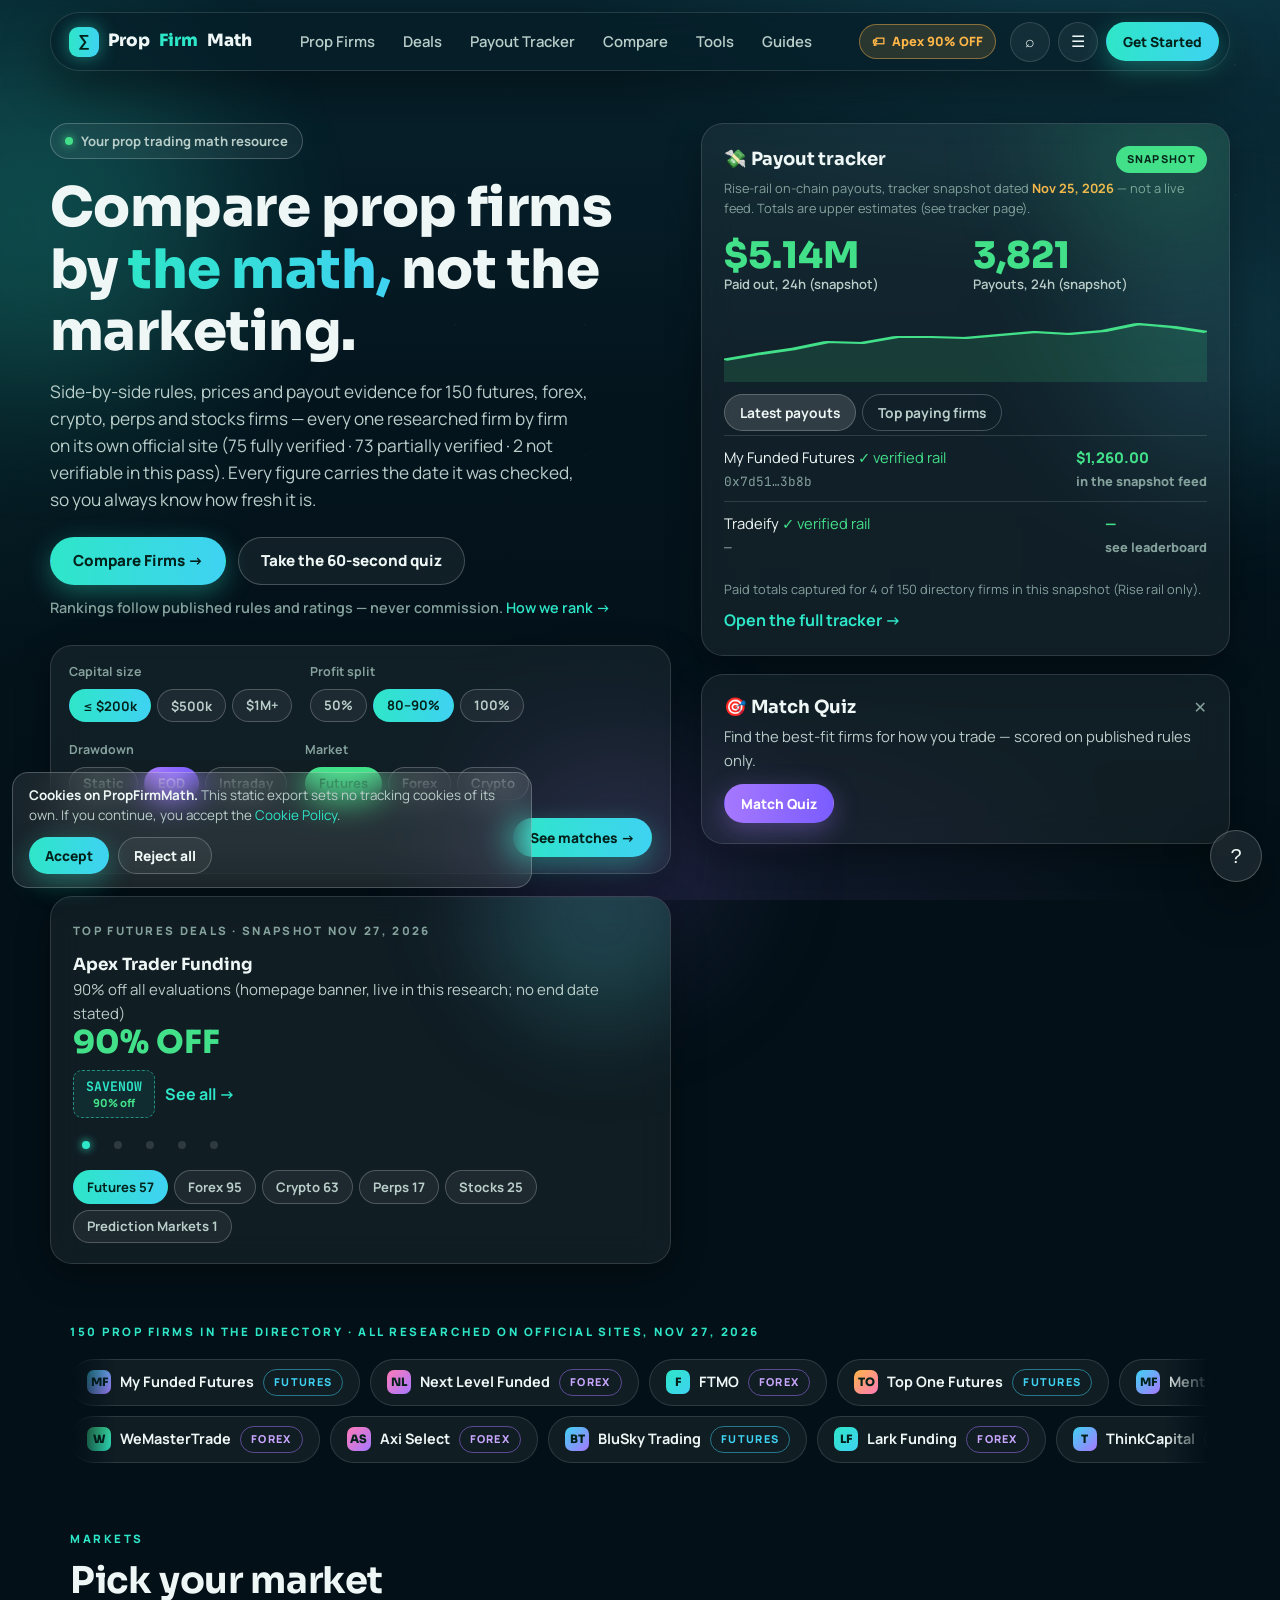
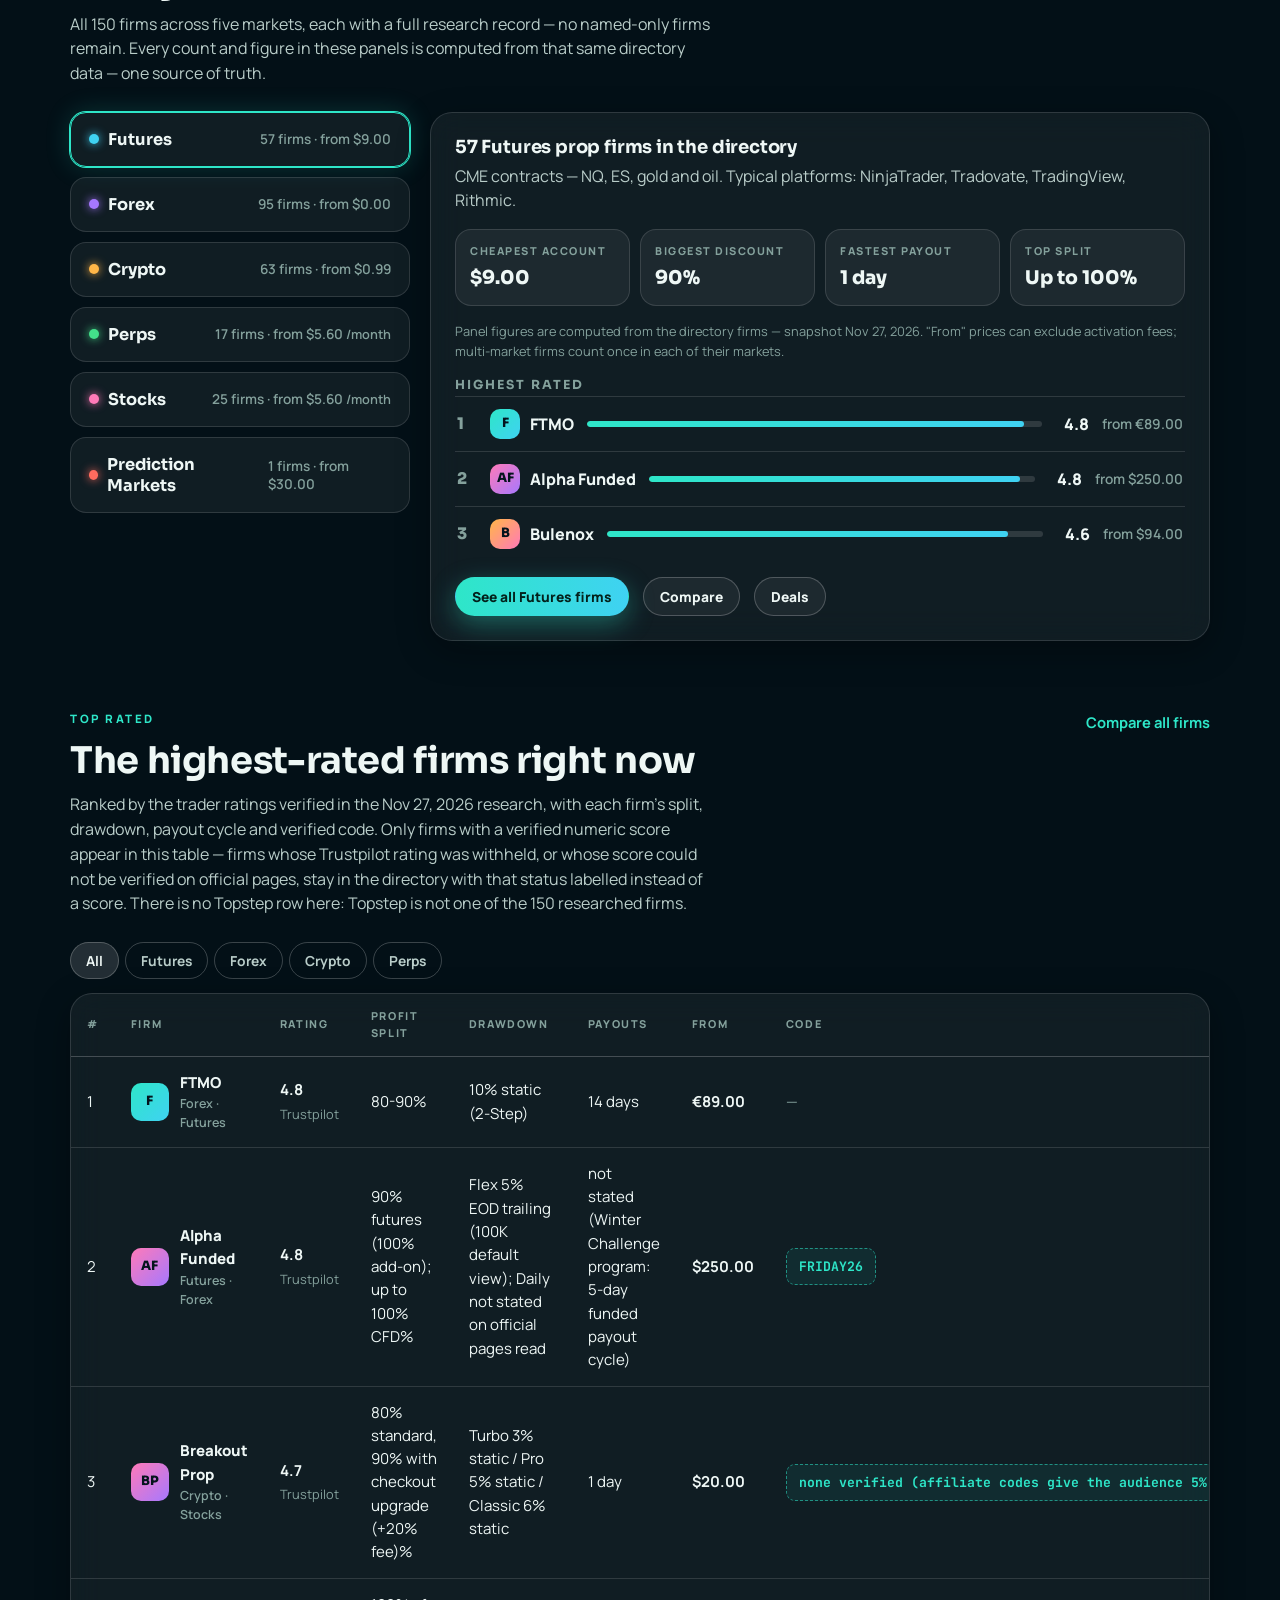
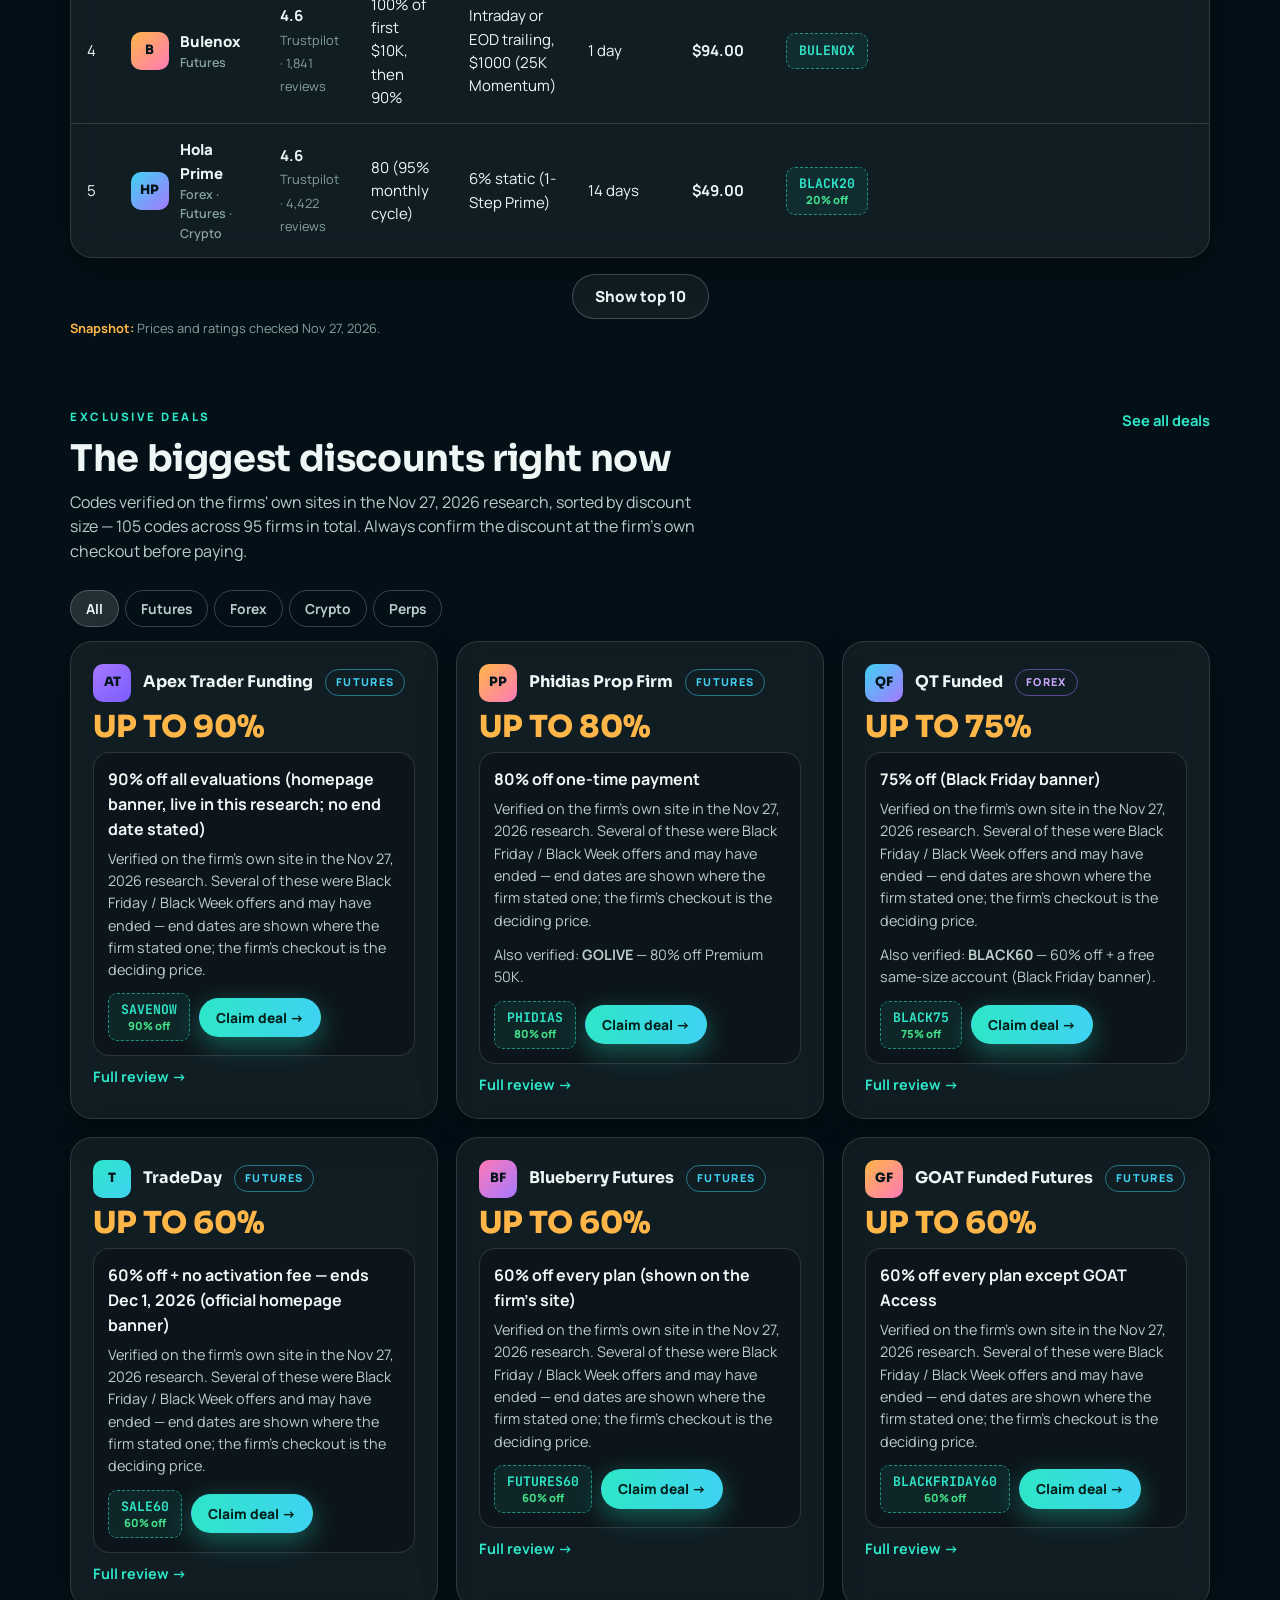
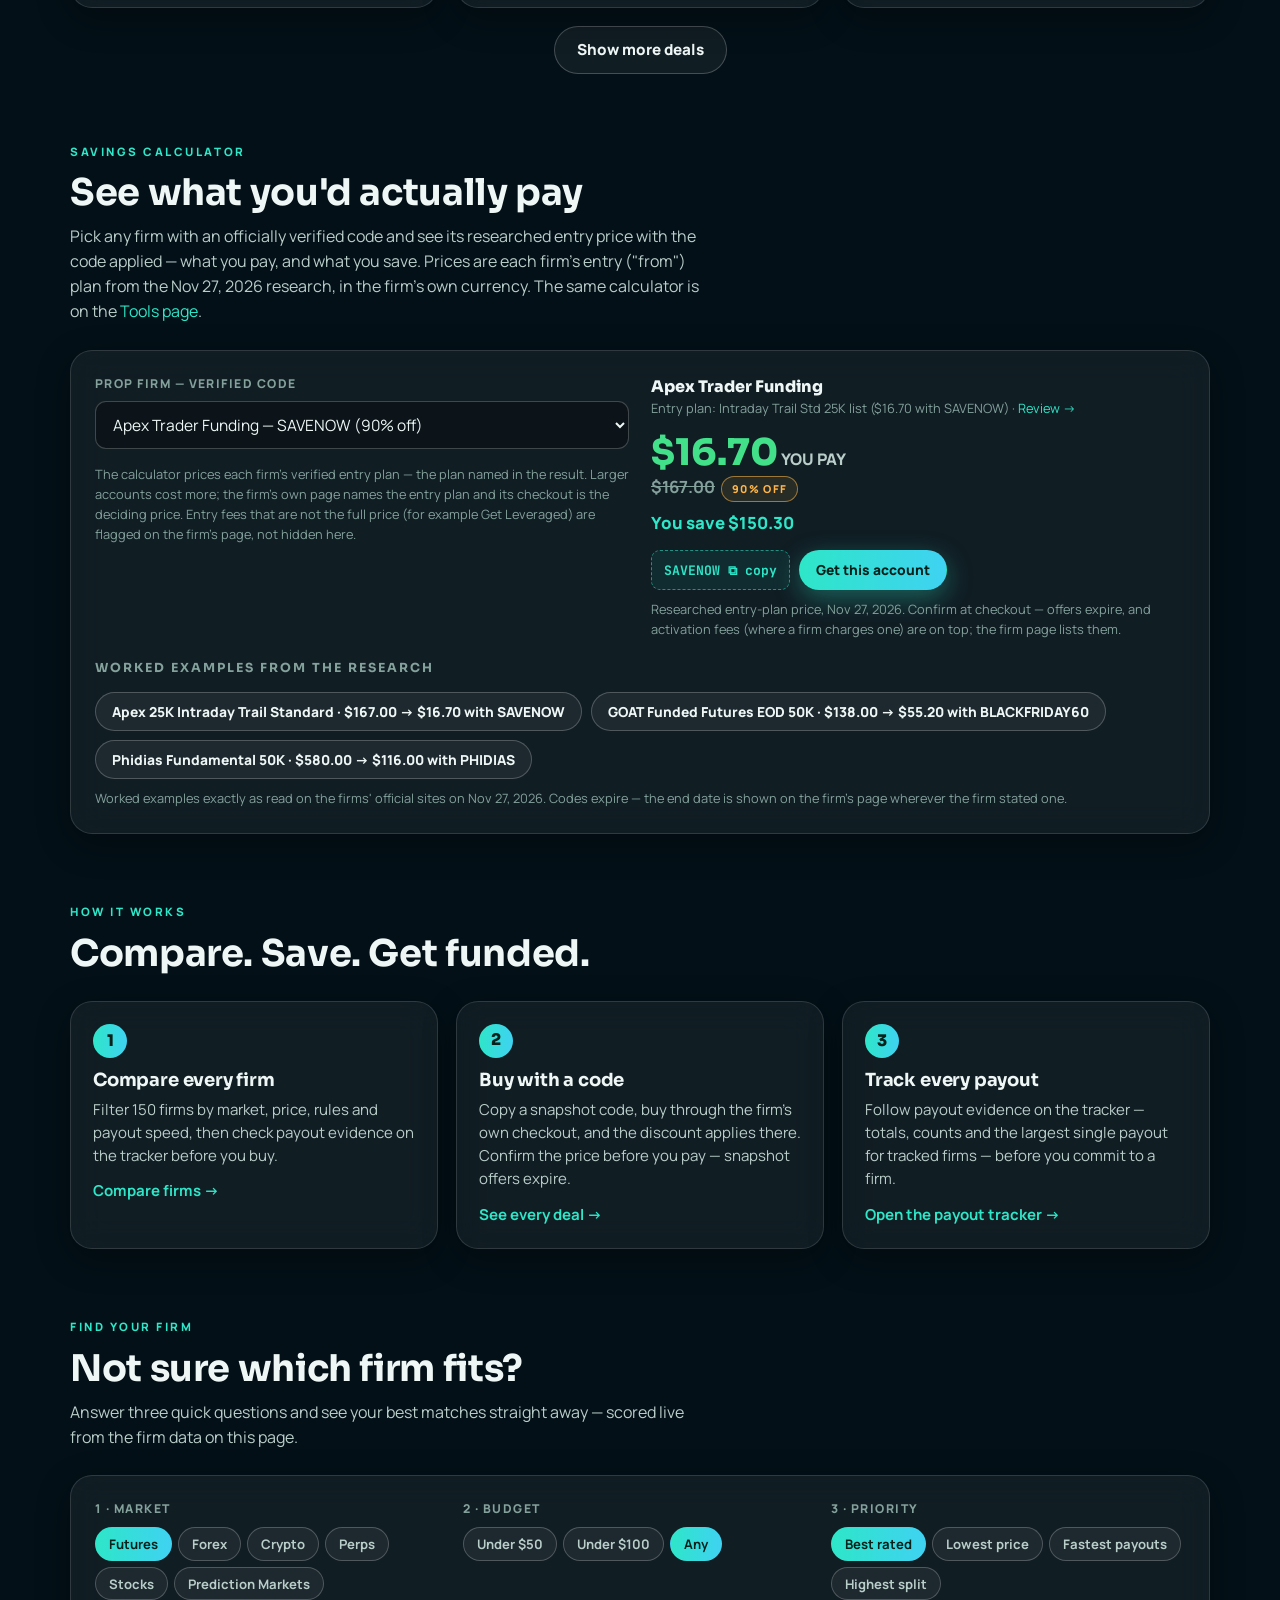
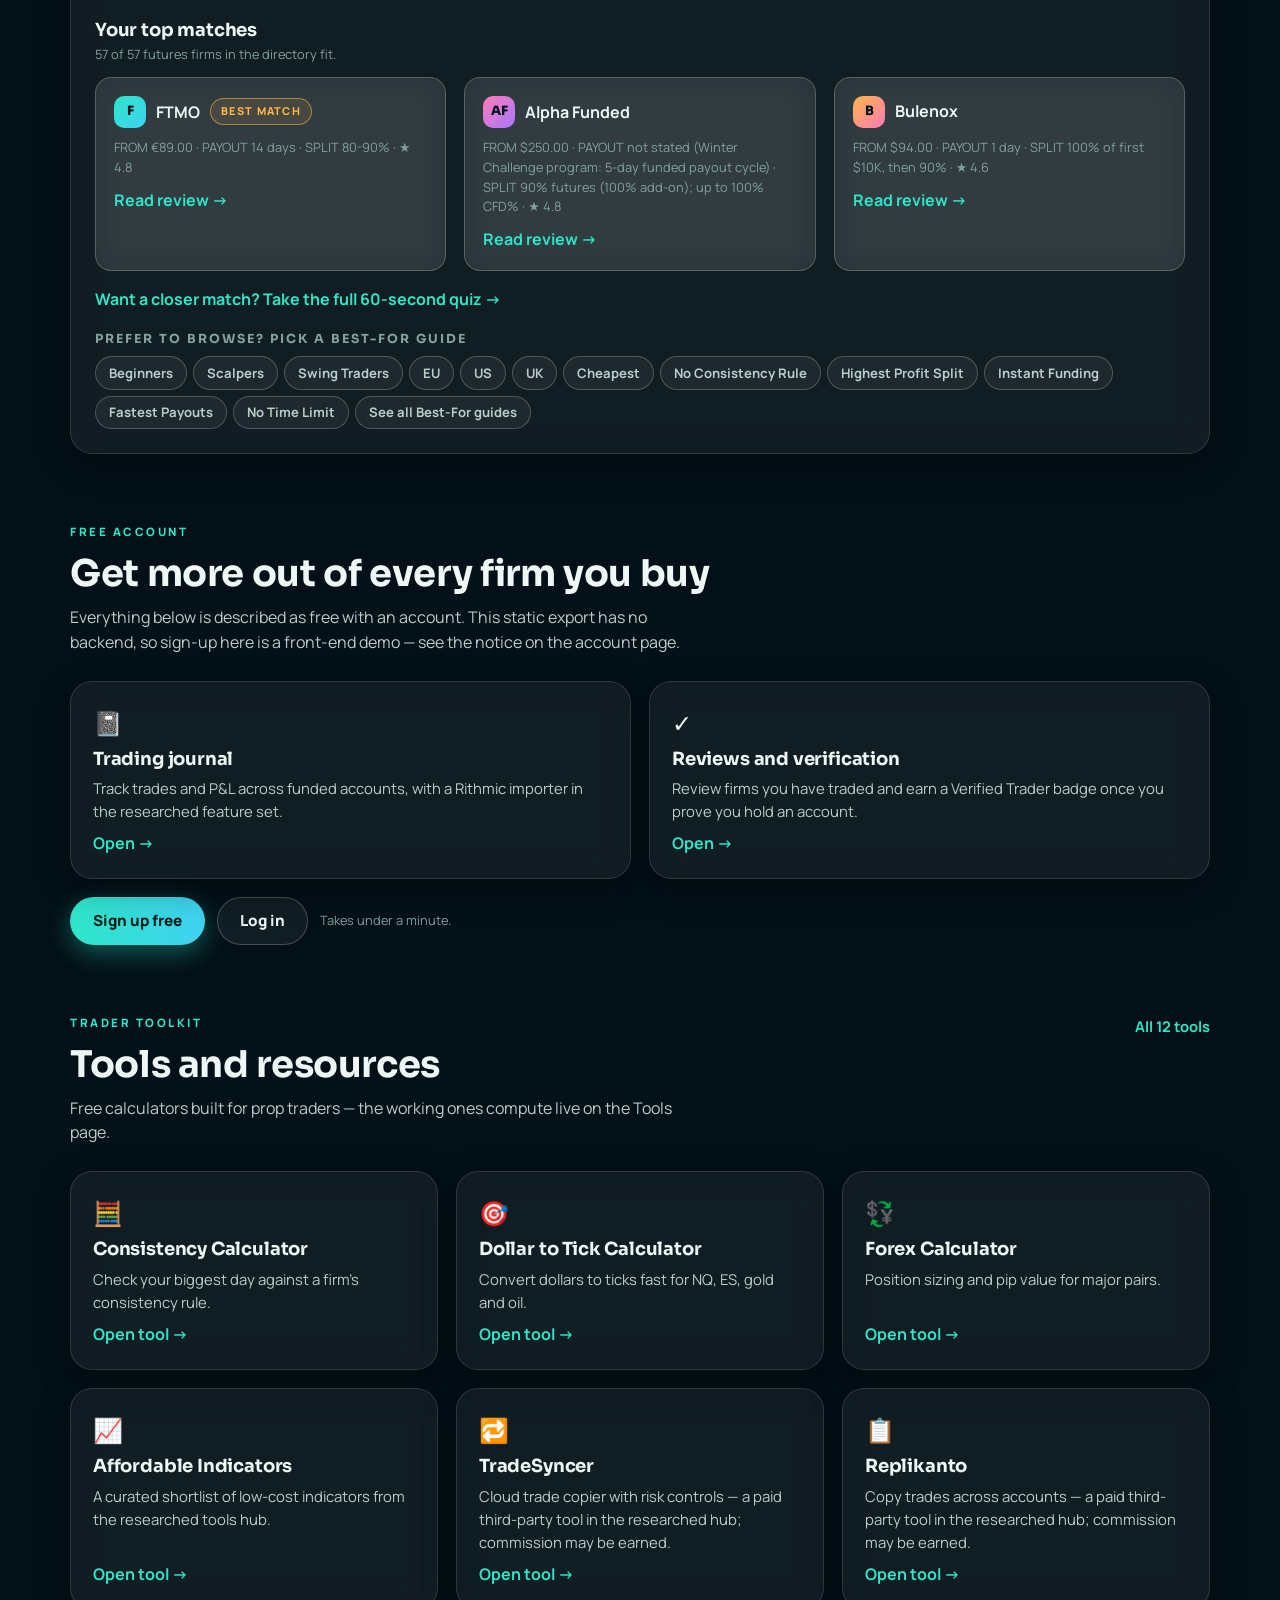
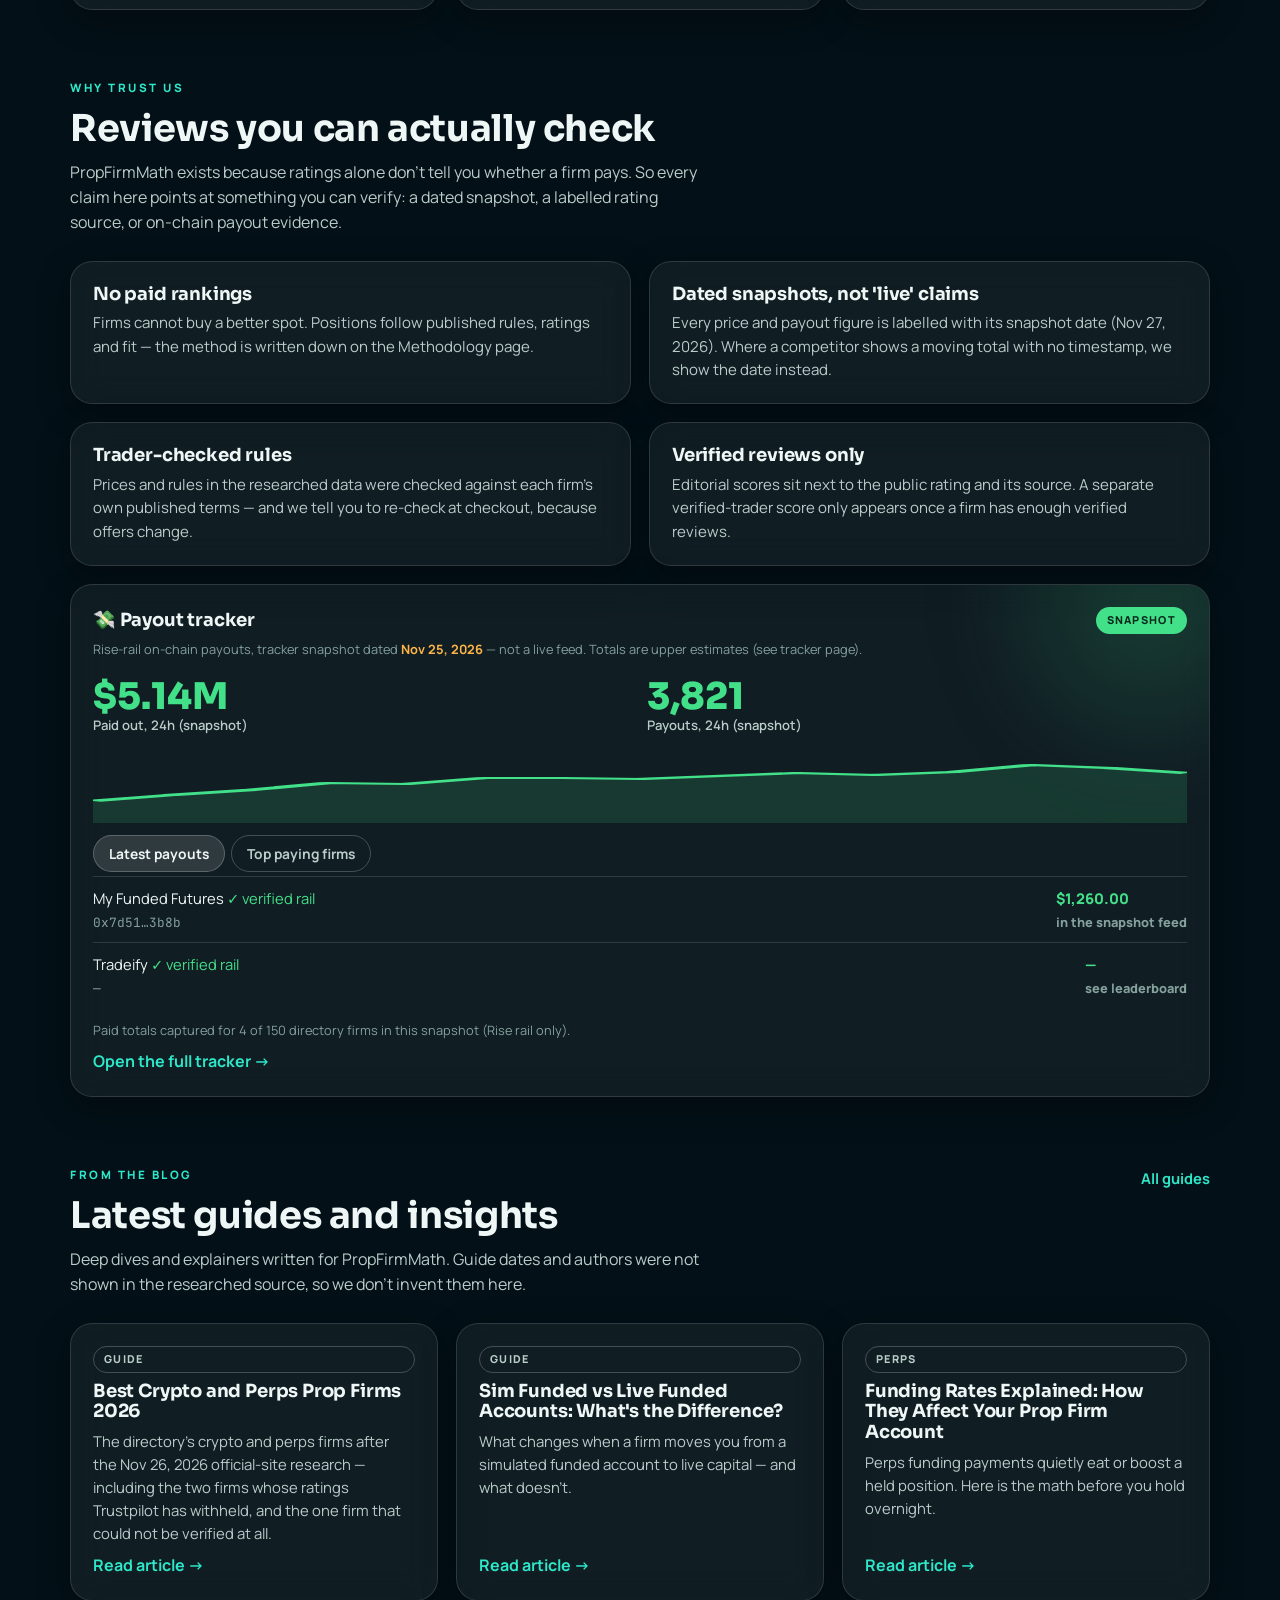
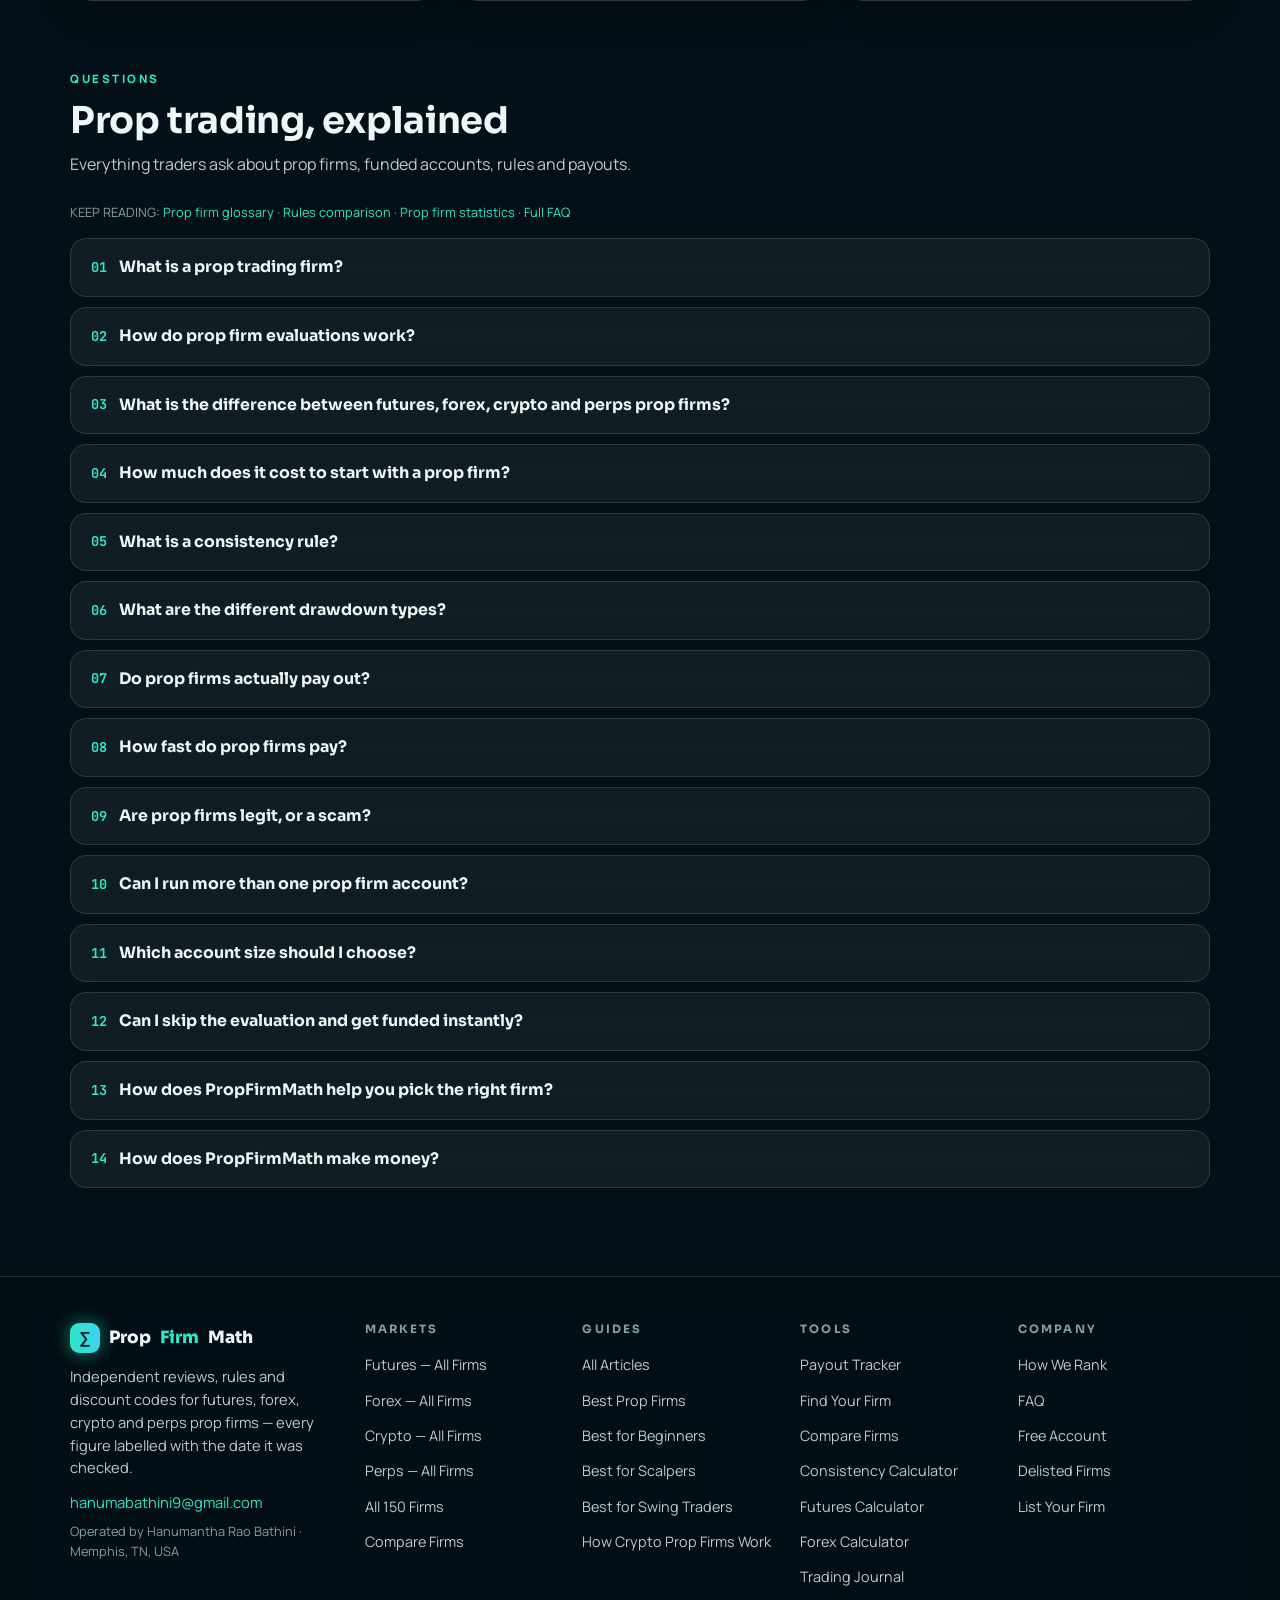
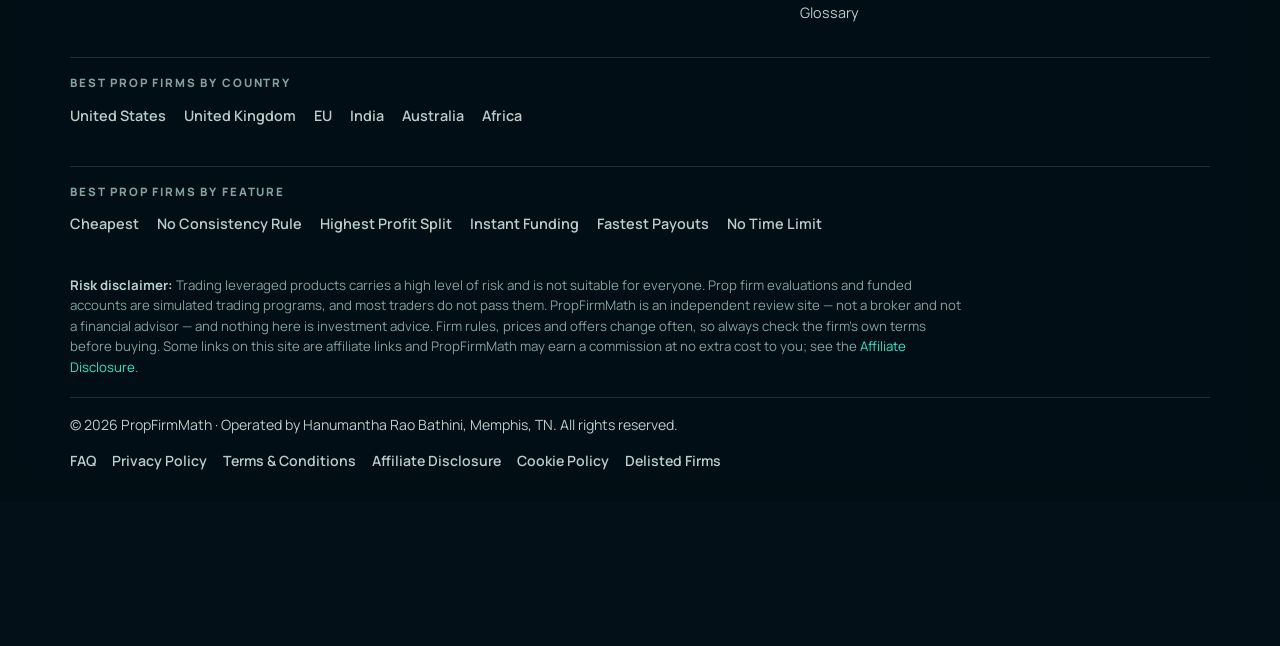
==== commit 19671f60: "PropFirmMath: 150 firms — Prop Hub back with Prediction Markets hub" ====
--- a/site/index.html
+++ b/site/index.html
@@ -6,7 +6,7 @@
 <meta name="color-scheme" content="dark" />
 <meta name="description" content="PropFirmMath — independent prop firm comparisons, rules, discount codes and payout snapshots for futures, forex, crypto and perps firms. Figures are dated research snapshots, not live data." />
 <meta property="og:title" content="PropFirmMath — Compare Prop Firms by the Math" />
-<meta property="og:description" content="All 149 firms researched firm by firm on their official sites — 74 fully verified, 73 partially, 2 not verifiable — every price and payout figure labelled with its snapshot date." />
+<meta property="og:description" content="All 150 firms researched firm by firm on their official sites — 75 fully verified, 73 partially, 2 not verifiable — every price and payout figure labelled with its snapshot date." />
 <meta property="og:type" content="website" />
 <link rel="icon" href="data:," />
 <title>PropFirmMath — Compare Prop Firms by the Math</title>
@@ -371,7 +371,7 @@
       <h4>Pages</h4>
       <div class="menu-list">
         <a href="#/">Home</a>
-        <a href="#/firms">All Firms (47)</a>
+        <a href="#/firms">All Firms (150)</a>
         <a href="#/futures">Futures Firms</a>
         <a href="#/forex">Forex Firms</a>
         <a href="#/crypto">Crypto Firms</a>
@@ -410,7 +410,7 @@
           <a href="#/forex">Forex — All Firms</a>
           <a href="#/crypto">Crypto — All Firms</a>
           <a href="#/perps">Perps — All Firms</a>
-          <a href="#/firms">All 47 Firms</a>
+          <a href="#/firms">All 150 Firms</a>
           <a href="#/compare">Compare Firms</a>
         </div>
       </div>
@@ -495,14 +495,14 @@
 <script>
 "use strict";
 /* ================= DATA — one source of truth =================
-   Snapshot date: Nov 27, 2026 — deep research on all 149 firms, official firm
+   Snapshot date: Nov 27, 2026 — deep research on all 150 firms, official firm
    websites only (report dated Nov 26, 2026). Every price, code and rule below
    is that dated snapshot — NOT live data. Verification: 75 firms fully verified, 73 partially, 2 not verifiable this pass (E8 Perpetuals, Funded
    Trading Plus). Where the official site does not state a figure, the field
    says so — nothing is filled in from comparison sites. */
 var SNAPSHOT = "Nov 27, 2026";
-var COUNTS = { reviewed: 149, full: 74, partial: 73, unverified: 2, total: 149, tracked: 4 };
-var VERIF_SPLIT = "74 fully verified · 73 partially verified · 2 not verifiable in this pass";
+var COUNTS = { reviewed: 150, full: 75, partial: 73, unverified: 2, total: 150, tracked: 4 };
+var VERIF_SPLIT = "75 fully verified · 73 partially verified · 2 not verifiable in this pass";
 var FIRMS = [
  {slug:"my-funded-futures",name:"My Funded Futures",markets:["futures"],rating:null,rsrc:null,reviews:null,ratingNote:"Not verified in this research",split:"80-90%",splitMax:90,dd:"EOD trailing, $1000 (25K)",ddTypes:["EOD"],payoutDays:1,payoutText:"Rapid daily / Builder 48h / Pro 14d",from:105,fromCur:"USD",fromPlan:"Builder 25K, one-time",monthly:false,code:"CLUB",off:40,codes:[{code:"CLUB",off:40,detail:"40% off any plan (firm's own coupons page)"}],consistencyText:"Rapid 50 eval / Rapid EOD 30 / Builder 50 at payout",consNone:false,target:"6",dailyDD:"Builder soft pause only",minDays:"Builder 1 / Rapid 2 / Rapid EOD 4 / Pro 2",activation:"0",instant:false,instantText:"No",scaling:"not stated",news:"not allowed on funded Rapid/Pro; permitted on Builder",overnight:"no",us:"yes",site:"https://myfundedfutures.com",sources:["https://myfundedfutures.com"],verif:"full",verifLabel:"Fully verified",affiliate:"not stated",platforms:["Not stated in this research"],payMethods:["Not stated in this research"],deal:"40% off any plan (firm's own coupons page)",tracked:true,paid30:21730000,payouts30:null,largest:null,note:null,summary:"Futures-only firm (CME group). Four evaluation lines — Builder, Rapid, Rapid EOD and Pro, $25K–$150K — plus the small static-drawdown Signature accounts. Rapid pays daily; Pro pays every 14 days. No activation fee on any plan."},
  {slug:"next-level-funded",name:"Next Level Funded",markets:["forex"],rating:null,rsrc:null,reviews:null,ratingNote:"Trustpilot not verified — the firm's site shows 4.8/5 on Google (600+ reviews), which is not a Trustpilot score",split:"80 std (100% paid add-on)",splitMax:100,dd:"7% static (1-Step)",ddTypes:["Static"],payoutDays:1,payoutText:"on-demand",from:9.9,fromCur:"USD",fromPlan:"Instant Flex 10K (list $19.80)",monthly:false,code:null,off:null,codes:[],consistencyText:"15% live (Instant)",consNone:false,target:"1-Step 8 / 2-Step 8 then 6",dailyDD:"3%",minDays:"none",activation:"none stated",instant:true,instantText:"Yes",scaling:"to $1,000,000",news:"allowed",overnight:"allowed (Instant Pro weekend is add-on)",us:"not stated",site:"https://www.nextlevelfunded.com",sources:["https://www.nextlevelfunded.com/evaluations"],verif:"full",verifLabel:"Fully verified",affiliate:"yes, up to 20%",platforms:["Not stated in this research"],payMethods:["Not stated in this research"],deal:null,tracked:false,paid30:null,payouts30:null,largest:null,note:null,summary:"Forex/CFD firm — not a futures firm. Step evaluations and three instant lines (Flex, Pro, Crown) from $5K to $500K, on Match-Trader, Platform 5 and TradeLocker. Cards advertise '100%*' splits; the default is 80%, with 100% only as a paid add-on."},
@@ -652,7 +652,8 @@
  {slug:"tefs",name:"TEFS",markets:["forex","crypto","stocks"],rating:null,rsrc:null,reviews:null,ratingNote:"Trustpilot pending — to be added from owner-supplied figures.",split:"80% (Provider Share)%",splitMax:80,dd:"6% static",ddTypes:["Static"],payoutDays:30,payoutText:"first Performance Payment 30 days after first simulated position on Provider Account; then monthly",from:13,fromCur:"USD",fromPlan:"1,500 Challenge, one-time (list $19)",monthly:false,code:"none verified (sale prices shown without a code)",off:null,codes:[{code:"none verified (sale prices shown without a code)",off:null,detail:"Discount code from official site"}],consistencyText:"not stated",consNone:false,target:"10%",dailyDD:"4%",minDays:"4",activation:"none (evaluation fee 100% refunded with first Performance Payment)",instant:false,instantText:"No",scaling:"not stated",news:"allowed (listed as a feature on homepage)",overnight:"not stated",us:"no (USA explicitly listed in the do-not-accept countries on the official pricing page)",site:"https://tefs.com",sources:["https://tefs.com/en/challenges/pricing","https://tefs.com","https://tefs.com/en/affiliate","https://www.tefs.com/en/affiliate"],verif:"full",verifLabel:"Fully verified",affiliate:"yes, up to 25% (Bronze-Diamond tiers, 10% base; repeat-purchase commissions)",platforms:["Not stated"],payMethods:["Not listed"],deal:"none verified (sale prices shown without a code)",tracked:false,paid30:null,payouts30:null,largest:null,note:"Added Nov 27, 2026 from official-site research (150-firm expansion pass). Verification: full.",summary:"Forex, Crypto, Stocks firm. Starts at USD 13 (1,500 Challenge, one-time (list $19)). Split 80% (Provider Share)%; payout first Performance Payment 30 days after first simulated position on Provider Account; then monthly.",verifiedOn:"Nov 27, 2026",plans:[{id:"tefs-1-step-challenge-1500",program:"1-Step Challenge",name:"1-Step Challenge",size:1500,price:13,currency:"USD",monthly:false,coverage:"verified",note:null,target:"10%",dailyLoss:"4%",maxDD:"6% static",ddType:"Static",minDays:"4",split:"80%",payout:"Monthly (first 30 days after first position)",platform:"not stated",source:"https://tefs.com/en/challenges/pricing"},{id:"tefs-1-step-challenge-5000",program:"1-Step Challenge",name:"1-Step Challenge",size:5000,price:39,currency:"USD",monthly:false,coverage:"verified",note:null,target:"10%",dailyLoss:"4%",maxDD:"6% static",ddType:"Static",minDays:"4",split:"80%",payout:"Monthly (first 30 days after first position)",platform:"not stated",source:"https://tefs.com/en/challenges/pricing"},{id:"tefs-1-step-challenge-10000",program:"1-Step Challenge",name:"1-Step Challenge",size:10000,price:69,currency:"USD",monthly:false,coverage:"verified",note:null,target:"10%",dailyLoss:"4%",maxDD:"6% static",ddType:"Static",minDays:"4",split:"80%",payout:"Monthly (first 30 days after first position)",platform:"not stated",source:"https://tefs.com/en/challenges/pricing"},{id:"tefs-1-step-challenge-25000",program:"1-Step Challenge",name:"1-Step Challenge",size:25000,price:139,currency:"USD",monthly:false,coverage:"verified",note:null,target:"10%",dailyLoss:"4%",maxDD:"6% static",ddType:"Static",minDays:"4",split:"80%",payout:"Monthly (first 30 days after first position)",platform:"not stated",source:"https://tefs.com/en/challenges/pricing"},{id:"tefs-1-step-challenge-50000",program:"1-Step Challenge",name:"1-Step Challenge",size:50000,price:219,currency:"USD",monthly:false,coverage:"verified",note:null,target:"10%",dailyLoss:"4%",maxDD:"6% static",ddType:"Static",minDays:"4",split:"80%",payout:"Monthly (first 30 days after first position)",platform:"not stated",source:"https://tefs.com/en/challenges/pricing"},{id:"tefs-1-step-challenge-100000",program:"1-Step Challenge",name:"1-Step Challenge",size:100000,price:349,currency:"USD",monthly:false,coverage:"verified",note:null,target:"10%",dailyLoss:"4%",maxDD:"6% static",ddType:"Static",minDays:"4",split:"80%",payout:"Monthly (first 30 days after first position)",platform:"not stated",source:"https://tefs.com/en/challenges/pricing"},{id:"tefs-1-step-challenge-200000",program:"1-Step Challenge",name:"1-Step Challenge",size:200000,price:679,currency:"USD",monthly:false,coverage:"verified",note:null,target:"10%",dailyLoss:"4%",maxDD:"6% static",ddType:"Static",minDays:"4",split:"80%",payout:"Monthly (first 30 days after first position)",platform:"not stated",source:"https://tefs.com/en/challenges/pricing"}]},
  {slug:"the-edge-funder",name:"The Edge Funder",markets:["futures"],rating:null,rsrc:null,reviews:null,ratingNote:"Trustpilot pending — to be added from owner-supplied figures.",split:"90%",splitMax:90,dd:"25K 4% ($1,000) / 50K 4% ($2,000) / 100K 3% ($3,000) / 150K 3% ($4,500)",ddTypes:[],payoutDays:1,payoutText:"on demand once eligible (after 5 trading days + consistency); minimum payout $1,000; processed in 15 minutes or less via Rise; payout caps $1,000 (25K) to $3,500 (150K 4th+)",from:227,fromCur:"USD",fromPlan:"Standard V2 25K, one-time",monthly:false,code:"INSTANT",off:null,codes:[{code:"INSTANT",off:null,detail:"35% off"}],consistencyText:"25% (best day <=25% of payout threshold; exceeding it raises the threshold)",consNone:false,target:"none (instant funded; payout threshold 6% of account: $1,500/$3,000/$6,000/$9,000)",dailyDD:"2% ($500/$1,000/$2,000/$3,000 by size)",minDays:"5",activation:"none (one-time price; no subscription, activation fee or recurring billing on Standard V2)",instant:true,instantText:"Yes",scaling:"up to 5 funded accounts, $750,000 total funding",news:"prohibited during 5 minutes before and after high-impact Red Folder news events (positions must be closed first)",overnight:"not stated",us:"not stated (payout-eligible countries follow Rise's list; no statement on official site)",site:"https://theedgefunder.com",sources:["https://theedgefunder.com","https://theedgefunder.com/become-an-affiliate"],verif:"full",verifLabel:"Fully verified",affiliate:"yes (commission rate set individually on approval; PayPal, monthly payouts)",platforms:["TradingView / Volumetrica / Quantower / DeepCharts / Edgeware"],payMethods:["Not listed"],deal:"INSTANT (35% off)",tracked:false,paid30:null,payouts30:null,largest:null,note:"Added Nov 27, 2026 from official-site research (150-firm expansion pass). Verification: full.",summary:"Futures firm. Starts at USD 227 (Standard V2 25K, one-time). Split 90%; payout on demand once eligible (after 5 trading days + consistency); minimum payout $1,000; processed in 15 minutes or less via Rise; payout caps $1,000 (25K) to $3,500 (150K 4th+).",verifiedOn:"Nov 27, 2026",plans:[{id:"the-edge-funder-standard-v2-instant-25000",program:"Standard V2 (Instant)",name:"Standard V2 (Instant)",size:25000,price:227,currency:"USD",monthly:false,coverage:"verified",note:null,target:"none (payout threshold $1,500)",dailyLoss:"2%",maxDD:"4% ($1,000)",ddType:null,minDays:"5",split:"90%",payout:"On demand after 5 days (min $1,000)",platform:"TradingView / Volumetrica / Quantower / DeepCharts / Edgeware",source:"https://theedgefunder.com"},{id:"the-edge-funder-standard-v2-instant-50000",program:"Standard V2 (Instant)",name:"Standard V2 (Instant)",size:50000,price:317,currency:"USD",monthly:false,coverage:"verified",note:null,target:"none (payout threshold $3,000)",dailyLoss:"2%",maxDD:"4% ($2,000)",ddType:null,minDays:"5",split:"90%",payout:"On demand after 5 days (min $1,000)",platform:"TradingView / Volumetrica / Quantower / DeepCharts / Edgeware",source:"https://theedgefunder.com"},{id:"the-edge-funder-standard-v2-instant-100000",program:"Standard V2 (Instant)",name:"Standard V2 (Instant)",size:100000,price:427,currency:"USD",monthly:false,coverage:"verified",note:null,target:"none (payout threshold $6,000)",dailyLoss:"2%",maxDD:"3% ($3,000)",ddType:null,minDays:"5",split:"90%",payout:"On demand after 5 days (min $1,000)",platform:"TradingView / Volumetrica / Quantower / DeepCharts / Edgeware",source:"https://theedgefunder.com"},{id:"the-edge-funder-standard-v2-instant-150000",program:"Standard V2 (Instant)",name:"Standard V2 (Instant)",size:150000,price:487,currency:"USD",monthly:false,coverage:"verified",note:null,target:"none (payout threshold $9,000)",dailyLoss:"2%",maxDD:"3% ($4,500)",ddType:null,minDays:"5",split:"90%",payout:"On demand after 5 days (min $1,000)",platform:"TradingView / Volumetrica / Quantower / DeepCharts / Edgeware",source:"https://theedgefunder.com"}]},
  {slug:"tradeiators",name:"Tradeiators",markets:["forex","crypto","stocks"],rating:null,rsrc:null,reviews:null,ratingNote:"Trustpilot pending — to be added from owner-supplied figures.",split:"80% default, 90% with upgrade or Elite package%",splitMax:90,dd:"One-Step 6-12% static / Two-Step 6-12% static (funded 10% EOD trailing) / Instant 5-7% EOD trailing",ddTypes:["EOD"],payoutDays:7,payoutText:"first withdrawal after 10 profitable days in Funded Account, then weekly; processed within 48 hours",from:38,fromCur:"USD",fromPlan:"Two-Step Starter 10K, one-time",monthly:false,code:"none verified (Special Offers -80% shown; Black Friday Instant 100K $99 vs $495 list, no code shown)",off:null,codes:[{code:"none verified (Special Offers -80% shown; Black Friday Instant 100K $99 vs $495 list, no code shown)",off:null,detail:"Discount code from official site"}],consistencyText:"none (no consistency rule on any route)",consNone:true,target:"One-Step 8-10 / Two-Step 6-10 then 5-7 / Instant none (funded drawdown 5-7% trailing)",dailyDD:"One-Step 3-4% / Two-Step 3-6% by phase / Instant 3-5% (funded 3% One-Step, 5% Two-Step)",minDays:"5 profitable days per evaluation phase (0.5%+ closed profit); 10 profitable days in Funded Account before first withdrawal",activation:"none stated (fees non-refundable)",instant:true,instantText:"Yes",scaling:"double virtual balance +5pp profit share after 2 months and 20 profitable days (free Scale Up review)",news:"allowed in every phase",overnight:"overnight holding allowed (swaps charged unless swap-free add-on); weekend holding needs add-on",us:"not stated",site:"https://tradeiators.com",sources:["https://tradeiators.com/funded-accounts","https://tradeiators.com/trading-rules","https://tradeiators.com/partners","https://tradeiators.com/payouts","https://www.tradeiators.com/partners"],verif:"full",verifLabel:"Fully verified",affiliate:"yes, up to 20% (tiers 15/18/20%)",platforms:["TradingView"],payMethods:["Not listed"],deal:"none verified (Special Offers -80% shown; Black Friday Instant 100K $99 vs $495 list, no code shown)",tracked:false,paid30:null,payouts30:null,largest:null,note:"Added Nov 27, 2026 from official-site research (150-firm expansion pass). Verification: full.",summary:"Forex, Crypto, Stocks firm. Starts at USD 38 (Two-Step Starter 10K, one-time). Split 80% default, 90% with upgrade or Elite package%; payout first withdrawal after 10 profitable days in Funded Account, then weekly; processed within 48 hours.",verifiedOn:"Nov 27, 2026",plans:[{id:"tradeiators-two-step-starter-10000",program:"Two-Step Starter",name:"Two-Step Starter",size:10000,price:38,currency:"USD",monthly:false,coverage:"verified",note:null,target:"10 then 7",dailyLoss:"4% (P1) / 3% (P2)",maxDD:"6% static",ddType:"Static",minDays:"5",split:"80%",payout:"Weekly after 10 profitable days",platform:"TradingView",source:"https://tradeiators.com/funded-accounts"},{id:"tradeiators-two-step-starter-25000",program:"Two-Step Starter",name:"Two-Step Starter",size:25000,price:105,currency:"USD",monthly:false,coverage:"verified",note:null,target:"10 then 7",dailyLoss:"4% (P1) / 3% (P2)",maxDD:"6% static",ddType:"Static",minDays:"5",split:"80%",payout:"Weekly after 10 profitable days",platform:"TradingView",source:"https://tradeiators.com/funded-accounts"},{id:"tradeiators-two-step-starter-50000",program:"Two-Step Starter",name:"Two-Step Starter",size:50000,price:155,currency:"USD",monthly:false,coverage:"verified",note:null,target:"10 then 7",dailyLoss:"4% (P1) / 3% (P2)",maxDD:"6% static",ddType:"Static",minDays:"5",split:"80%",payout:"Weekly after 10 profitable days",platform:"TradingView",source:"https://tradeiators.com/funded-accounts"},{id:"tradeiators-two-step-starter-100000",program:"Two-Step Starter",name:"Two-Step Starter",size:100000,price:191,currency:"USD",monthly:false,coverage:"verified",note:null,target:"10 then 7",dailyLoss:"4% (P1) / 3% (P2)",maxDD:"6% static",ddType:"Static",minDays:"5",split:"80%",payout:"Weekly after 10 profitable days",platform:"TradingView",source:"https://tradeiators.com/funded-accounts"},{id:"tradeiators-two-step-starter-200000",program:"Two-Step Starter",name:"Two-Step Starter",size:200000,price:444,currency:"USD",monthly:false,coverage:"verified",note:null,target:"10 then 7",dailyLoss:"4% (P1) / 3% (P2)",maxDD:"6% static",ddType:"Static",minDays:"5",split:"80%",payout:"Weekly after 10 profitable days",platform:"TradingView",source:"https://tradeiators.com/funded-accounts"},{id:"tradeiators-two-step-pro-trader-10000",program:"Two-Step Pro Trader",name:"Two-Step Pro Trader",size:10000,price:88,currency:"USD",monthly:false,coverage:"verified",note:null,target:"10 then 5",dailyLoss:"5%",maxDD:"10% static",ddType:"Static",minDays:"5",split:"90%",payout:"Weekly after 10 profitable days",platform:"TradingView",source:"https://tradeiators.com/funded-accounts"},{id:"tradeiators-two-step-pro-trader-25000",program:"Two-Step Pro Trader",name:"Two-Step Pro Trader",size:25000,price:243,currency:"USD",monthly:false,coverage:"verified",note:null,target:"10 then 5",dailyLoss:"5%",maxDD:"10% static",ddType:"Static",minDays:"5",split:"90%",payout:"Weekly after 10 profitable days",platform:"TradingView",source:"https://tradeiators.com/funded-accounts"},{id:"tradeiators-two-step-pro-trader-50000",program:"Two-Step Pro Trader",name:"Two-Step Pro Trader",size:50000,price:358,currency:"USD",monthly:false,coverage:"verified",note:null,target:"10 then 5",dailyLoss:"5%",maxDD:"10% static",ddType:"Static",minDays:"5",split:"90%",payout:"Weekly after 10 profitable days",platform:"TradingView",source:"https://tradeiators.com/funded-accounts"},{id:"tradeiators-two-step-pro-trader-100000",program:"Two-Step Pro Trader",name:"Two-Step Pro Trader",size:100000,price:441,currency:"USD",monthly:false,coverage:"verified",note:null,target:"10 then 5",dailyLoss:"5%",maxDD:"10% static",ddType:"Static",minDays:"5",split:"90%",payout:"Weekly after 10 profitable days",platform:"TradingView",source:"https://tradeiators.com/funded-accounts"},{id:"tradeiators-two-step-pro-trader-200000",program:"Two-Step Pro Trader",name:"Two-Step Pro Trader",size:200000,price:1026,currency:"USD",monthly:false,coverage:"verified",note:null,target:"10 then 5",dailyLoss:"5%",maxDD:"10% static",ddType:"Static",minDays:"5",split:"90%",payout:"Weekly after 10 profitable days",platform:"TradingView",source:"https://tradeiators.com/funded-accounts"},{id:"tradeiators-two-step-elite-10000",program:"Two-Step Elite",name:"Two-Step Elite",size:10000,price:202,currency:"USD",monthly:false,coverage:"verified",note:null,target:"6 then 5",dailyLoss:"6% (P1) / 4% (P2)",maxDD:"12% (P1) / 8% (P2) static",ddType:"Static",minDays:"5",split:"90%",payout:"Weekly after 10 profitable days",platform:"TradingView",source:"https://tradeiators.com/funded-accounts"},{id:"tradeiators-two-step-elite-25000",program:"Two-Step Elite",name:"Two-Step Elite",size:25000,price:558,currency:"USD",monthly:false,coverage:"verified",note:null,target:"6 then 5",dailyLoss:"6% (P1) / 4% (P2)",maxDD:"12% (P1) / 8% (P2) static",ddType:"Static",minDays:"5",split:"90%",payout:"Weekly after 10 profitable days",platform:"TradingView",source:"https://tradeiators.com/funded-accounts"},{id:"tradeiators-two-step-elite-50000",program:"Two-Step Elite",name:"Two-Step Elite",size:50000,price:824,currency:"USD",monthly:false,coverage:"verified",note:null,target:"6 then 5",dailyLoss:"6% (P1) / 4% (P2)",maxDD:"12% (P1) / 8% (P2) static",ddType:"Static",minDays:"5",split:"90%",payout:"Weekly after 10 profitable days",platform:"TradingView",source:"https://tradeiators.com/funded-accounts"},{id:"tradeiators-two-step-elite-100000",program:"Two-Step Elite",name:"Two-Step Elite",size:100000,price:1014,currency:"USD",monthly:false,coverage:"verified",note:null,target:"6 then 5",dailyLoss:"6% (P1) / 4% (P2)",maxDD:"12% (P1) / 8% (P2) static",ddType:"Static",minDays:"5",split:"90%",payout:"Weekly after 10 profitable days",platform:"TradingView",source:"https://tradeiators.com/funded-accounts"},{id:"tradeiators-two-step-elite-200000",program:"Two-Step Elite",name:"Two-Step Elite",size:200000,price:2357,currency:"USD",monthly:false,coverage:"verified",note:null,target:"6 then 5",dailyLoss:"6% (P1) / 4% (P2)",maxDD:"12% (P1) / 8% (P2) static",ddType:"Static",minDays:"5",split:"90%",payout:"Weekly after 10 profitable days",platform:"TradingView",source:"https://tradeiators.com/funded-accounts"},{id:"tradeiators-one-step-starter-10000",program:"One-Step Starter",name:"One-Step Starter",size:10000,price:68,currency:"USD",monthly:false,coverage:"verified",note:null,target:"8",dailyLoss:"3%",maxDD:"6% static",ddType:"Static",minDays:"5",split:"80%",payout:"Weekly after 10 profitable days",platform:"TradingView",source:"https://tradeiators.com/funded-accounts"},{id:"tradeiators-one-step-starter-25000",program:"One-Step Starter",name:"One-Step Starter",size:25000,price:188,currency:"USD",monthly:false,coverage:"verified",note:null,target:"8",dailyLoss:"3%",maxDD:"6% static",ddType:"Static",minDays:"5",split:"80%",payout:"Weekly after 10 profitable days",platform:"TradingView",source:"https://tradeiators.com/funded-accounts"},{id:"tradeiators-one-step-starter-50000",program:"One-Step Starter",name:"One-Step Starter",size:50000,price:278,currency:"USD",monthly:false,coverage:"verified",note:null,target:"8",dailyLoss:"3%",maxDD:"6% static",ddType:"Static",minDays:"5",split:"80%",payout:"Weekly after 10 profitable days",platform:"TradingView",source:"https://tradeiators.com/funded-accounts"},{id:"tradeiators-one-step-starter-100000",program:"One-Step Starter",name:"One-Step Starter",size:100000,price:342,currency:"USD",monthly:false,coverage:"verified",note:null,target:"8",dailyLoss:"3%",maxDD:"6% static",ddType:"Static",minDays:"5",split:"80%",payout:"Weekly after 10 profitable days",platform:"TradingView",source:"https://tradeiators.com/funded-accounts"},{id:"tradeiators-one-step-starter-200000",program:"One-Step Starter",name:"One-Step Starter",size:200000,price:796,currency:"USD",monthly:false,coverage:"verified",note:null,target:"8",dailyLoss:"3%",maxDD:"6% static",ddType:"Static",minDays:"5",split:"80%",payout:"Weekly after 10 profitable days",platform:"TradingView",source:"https://tradeiators.com/funded-accounts"},{id:"tradeiators-one-step-pro-trader-10000",program:"One-Step Pro Trader",name:"One-Step Pro Trader",size:10000,price:84,currency:"USD",monthly:false,coverage:"verified",note:null,target:"10",dailyLoss:"3%",maxDD:"6% static",ddType:"Static",minDays:"5",split:"90%",payout:"Weekly after 10 profitable days",platform:"TradingView",source:"https://tradeiators.com/funded-accounts"},{id:"tradeiators-one-step-pro-trader-25000",program:"One-Step Pro Trader",name:"One-Step Pro Trader",size:25000,price:230,currency:"USD",monthly:false,coverage:"verified",note:null,target:"10",dailyLoss:"3%",maxDD:"6% static",ddType:"Static",minDays:"5",split:"90%",payout:"Weekly after 10 profitable days",platform:"TradingView",source:"https://tradeiators.com/funded-accounts"},{id:"tradeiators-one-step-pro-trader-50000",program:"One-Step Pro Trader",name:"One-Step Pro Trader",size:50000,price:341,currency:"USD",monthly:false,coverage:"verified",note:null,target:"10",dailyLoss:"3%",maxDD:"6% static",ddType:"Static",minDays:"5",split:"90%",payout:"Weekly after 10 profitable days",platform:"TradingView",source:"https://tradeiators.com/funded-accounts"},{id:"tradeiators-one-step-pro-trader-100000",program:"One-Step Pro Trader",name:"One-Step Pro Trader",size:100000,price:419,currency:"USD",monthly:false,coverage:"verified",note:null,target:"10",dailyLoss:"3%",maxDD:"6% static",ddType:"Static",minDays:"5",split:"90%",payout:"Weekly after 10 profitable days",platform:"TradingView",source:"https://tradeiators.com/funded-accounts"},{id:"tradeiators-one-step-pro-trader-200000",program:"One-Step Pro Trader",name:"One-Step Pro Trader",size:200000,price:974,currency:"USD",monthly:false,coverage:"verified",note:null,target:"10",dailyLoss:"3%",maxDD:"6% static",ddType:"Static",minDays:"5",split:"90%",payout:"Weekly after 10 profitable days",platform:"TradingView",source:"https://tradeiators.com/funded-accounts"},{id:"tradeiators-one-step-elite-10000",program:"One-Step Elite",name:"One-Step Elite",size:10000,price:106,currency:"USD",monthly:false,coverage:"verified",note:null,target:"10",dailyLoss:"4%",maxDD:"12% static",ddType:"Static",minDays:"5",split:"90%",payout:"Weekly after 10 profitable days",platform:"TradingView",source:"https://tradeiators.com/funded-accounts"},{id:"tradeiators-one-step-elite-25000",program:"One-Step Elite",name:"One-Step Elite",size:25000,price:294,currency:"USD",monthly:false,coverage:"verified",note:null,target:"10",dailyLoss:"4%",maxDD:"12% static",ddType:"Static",minDays:"5",split:"90%",payout:"Weekly after 10 profitable days",platform:"TradingView",source:"https://tradeiators.com/funded-accounts"},{id:"tradeiators-one-step-elite-50000",program:"One-Step Elite",name:"One-Step Elite",size:50000,price:434,currency:"USD",monthly:false,coverage:"verified",note:null,target:"10",dailyLoss:"4%",maxDD:"12% static",ddType:"Static",minDays:"5",split:"90%",payout:"Weekly after 10 profitable days",platform:"TradingView",source:"https://tradeiators.com/funded-accounts"},{id:"tradeiators-one-step-elite-100000",program:"One-Step Elite",name:"One-Step Elite",size:100000,price:534,currency:"USD",monthly:false,coverage:"verified",note:null,target:"10",dailyLoss:"4%",maxDD:"12% static",ddType:"Static",minDays:"5",split:"90%",payout:"Weekly after 10 profitable days",platform:"TradingView",source:"https://tradeiators.com/funded-accounts"},{id:"tradeiators-one-step-elite-200000",program:"One-Step Elite",name:"One-Step Elite",size:200000,price:1241,currency:"USD",monthly:false,coverage:"verified",note:null,target:"10",dailyLoss:"4%",maxDD:"12% static",ddType:"Static",minDays:"5",split:"90%",payout:"Weekly after 10 profitable days",platform:"TradingView",source:"https://tradeiators.com/funded-accounts"},{id:"tradeiators-instant-funding-starter-10000",program:"Instant Funding Starter",name:"Instant Funding Starter",size:10000,price:95,currency:"USD",monthly:false,coverage:"verified",note:null,target:"none",dailyLoss:"3%",maxDD:"5% EOD trailing",ddType:"EOD",minDays:"10",split:"80%",payout:"Weekly after 10 profitable days",platform:"TradingView",source:"https://tradeiators.com/funded-accounts"},{id:"tradeiators-instant-funding-starter-25000",program:"Instant Funding Starter",name:"Instant Funding Starter",size:25000,price:264,currency:"USD",monthly:false,coverage:"verified",note:null,target:"none",dailyLoss:"3%",maxDD:"5% EOD trailing",ddType:"EOD",minDays:"10",split:"80%",payout:"Weekly after 10 profitable days",platform:"TradingView",source:"https://tradeiators.com/funded-accounts"},{id:"tradeiators-instant-funding-starter-50000",program:"Instant Funding Starter",name:"Instant Funding Starter",size:50000,price:389,currency:"USD",monthly:false,coverage:"verified",note:null,target:"none",dailyLoss:"3%",maxDD:"5% EOD trailing",ddType:"EOD",minDays:"10",split:"80%",payout:"Weekly after 10 profitable days",platform:"TradingView",source:"https://tradeiators.com/funded-accounts"},{id:"tradeiators-instant-funding-starter-100000",program:"Instant Funding Starter",name:"Instant Funding Starter",size:100000,price:479,currency:"USD",monthly:false,coverage:"verified",note:null,target:"none",dailyLoss:"3%",maxDD:"5% EOD trailing",ddType:"EOD",minDays:"10",split:"80%",payout:"Weekly after 10 profitable days",platform:"TradingView",source:"https://tradeiators.com/funded-accounts"},{id:"tradeiators-instant-funding-pro-trader-10000",program:"Instant Funding Pro Trader",name:"Instant Funding Pro Trader",size:10000,price:130,currency:"USD",monthly:false,coverage:"verified",note:null,target:"none",dailyLoss:"3%",maxDD:"5% EOD trailing",ddType:"EOD",minDays:"10",split:"90%",payout:"Weekly after 10 profitable days",platform:"TradingView",source:"https://tradeiators.com/funded-accounts"},{id:"tradeiators-instant-funding-pro-trader-25000",program:"Instant Funding Pro Trader",name:"Instant Funding Pro Trader",size:25000,price:358,currency:"USD",monthly:false,coverage:"verified",note:null,target:"none",dailyLoss:"3%",maxDD:"5% EOD trailing",ddType:"EOD",minDays:"10",split:"90%",payout:"Weekly after 10 profitable days",platform:"TradingView",source:"https://tradeiators.com/funded-accounts"},{id:"tradeiators-instant-funding-pro-trader-50000",program:"Instant Funding Pro Trader",name:"Instant Funding Pro Trader",size:50000,price:529,currency:"USD",monthly:false,coverage:"verified",note:null,target:"none",dailyLoss:"3%",maxDD:"5% EOD trailing",ddType:"EOD",minDays:"10",split:"90%",payout:"Weekly after 10 profitable days",platform:"TradingView",source:"https://tradeiators.com/funded-accounts"},{id:"tradeiators-instant-funding-pro-trader-100000",program:"Instant Funding Pro Trader",name:"Instant Funding Pro Trader",size:100000,price:652,currency:"USD",monthly:false,coverage:"verified",note:null,target:"none",dailyLoss:"3%",maxDD:"5% EOD trailing",ddType:"EOD",minDays:"10",split:"90%",payout:"Weekly after 10 profitable days",platform:"TradingView",source:"https://tradeiators.com/funded-accounts"},{id:"tradeiators-instant-funding-elite-10000",program:"Instant Funding Elite",name:"Instant Funding Elite",size:10000,price:286,currency:"USD",monthly:false,coverage:"verified",note:null,target:"none",dailyLoss:"5%",maxDD:"7% EOD trailing",ddType:"EOD",minDays:"10",split:"90%",payout:"Weekly after 10 profitable days",platform:"TradingView",source:"https://tradeiators.com/funded-accounts"},{id:"tradeiators-instant-funding-elite-25000",program:"Instant Funding Elite",name:"Instant Funding Elite",size:25000,price:786,currency:"USD",monthly:false,coverage:"verified",note:null,target:"none",dailyLoss:"5%",maxDD:"7% EOD trailing",ddType:"EOD",minDays:"10",split:"90%",payout:"Weekly after 10 profitable days",platform:"TradingView",source:"https://tradeiators.com/funded-accounts"},{id:"tradeiators-instant-funding-elite-50000",program:"Instant Funding Elite",name:"Instant Funding Elite",size:50000,price:1160,currency:"USD",monthly:false,coverage:"verified",note:null,target:"none",dailyLoss:"5%",maxDD:"7% EOD trailing",ddType:"EOD",minDays:"10",split:"90%",payout:"Weekly after 10 profitable days",platform:"TradingView",source:"https://tradeiators.com/funded-accounts"},{id:"tradeiators-instant-funding-elite-100000",program:"Instant Funding Elite",name:"Instant Funding Elite",size:100000,price:1428,currency:"USD",monthly:false,coverage:"verified",note:null,target:"none",dailyLoss:"5%",maxDD:"7% EOD trailing",ddType:"EOD",minDays:"10",split:"90%",payout:"Weekly after 10 profitable days",platform:"TradingView",source:"https://tradeiators.com/funded-accounts"}]},
- {slug:"vedex",name:"VEDEX",markets:["crypto","perps"],rating:null,rsrc:null,reviews:null,ratingNote:"Trustpilot pending — to be added from owner-supplied figures.",split:"75% first payout, growing to 90% (+5pp every 2 months from first payout)%",splitMax:90,dd:"10% static (from initial balance, never trails)",ddTypes:["Static"],payoutDays:null,payoutText:"START once a month; CORE every 2 weeks; PRO/PRIME priority on request; payouts in USDT (e.g. TRC-20); KYC required",from:77,fromCur:"USDT",fromPlan:"START 5,000 USDT, one-time",monthly:false,code:"none verified (partners can create up to 20% off codes; no public code on official pages)",off:null,codes:[{code:"none verified (partners can create up to 20% off codes; no public code on official pages)",off:null,detail:"Discount code from official site"}],consistencyText:"40% evaluation / 35% funded (best day vs total profit from winning days)",consNone:false,target:"8% per stage (Stage 1 and Stage 2)",dailyDD:"5%",minDays:"3 per stage; 4 on funded account before first payout",activation:"none stated (restart discount 5-20% by tier on PRO/PRIME)",instant:false,instantText:"No",scaling:"PRO Fast Track +25% balance for 10% total profit; PRIME Easy Growth +30% for 6%; personal allocation up to 2,000,000 USDT",news:"allowed (no news filters, no blackout windows)",overnight:"allowed (positions stay open; nothing force-closed)",us:"no (services not directed at residents of the United States of America, per official footer)",site:"https://vedexprop.com",sources:["https://vedexprop.com/en/evaluation","https://vedexprop.com/trading-rules","https://vedexprop.com/en/partners","https://vedexprop.com/affiliate-terms","https://www.vedexprop.com/en/partners"],verif:"full",verifLabel:"Fully verified",affiliate:"yes, 30% start, up to 50%",platforms:["VEDEX terminal"],payMethods:["Not listed"],deal:"none verified (partners can create up to 20% off codes; no public code on official pages)",tracked:false,paid30:null,payouts30:null,largest:null,note:"Added Nov 27, 2026 from official-site research (150-firm expansion pass). Verification: full.",summary:"Crypto, Perps firm. Starts at USDT 77 (START 5,000 USDT, one-time). Split 75% first payout, growing to 90% (+5pp every 2 months from first payout)%; payout START once a month; CORE every 2 weeks; PRO/PRIME priority on request; payouts in USDT (e.g. TRC-20); KYC required.",verifiedOn:"Nov 27, 2026",plans:[{id:"vedex-evaluation-start-5000",program:"Evaluation (START)",name:"Evaluation (START)",size:5000,price:77,currency:"USDT",monthly:false,coverage:"verified",note:null,target:"8% per stage",dailyLoss:"5%",maxDD:"10% static",ddType:"Static",minDays:"3 per stage",split:"75% growing to 90%",payout:"Monthly",platform:"VEDEX terminal",source:"https://vedexprop.com/en/evaluation"},{id:"vedex-evaluation-core-10000",program:"Evaluation (CORE)",name:"Evaluation (CORE)",size:10000,price:135,currency:"USDT",monthly:false,coverage:"verified",note:null,target:"8% per stage",dailyLoss:"5%",maxDD:"10% static",ddType:"Static",minDays:"3 per stage",split:"75% growing to 90%",payout:"Every 2 weeks",platform:"VEDEX terminal",source:"https://vedexprop.com/en/evaluation"},{id:"vedex-evaluation-pro-50000",program:"Evaluation (PRO)",name:"Evaluation (PRO)",size:50000,price:460,currency:"USDT",monthly:false,coverage:"verified",note:null,target:"8% per stage",dailyLoss:"5%",maxDD:"10% static",ddType:"Static",minDays:"3 per stage",split:"75% growing to 90%",payout:"On request (priority)",platform:"VEDEX terminal",source:"https://vedexprop.com/en/evaluation"},{id:"vedex-evaluation-prime-100000",program:"Evaluation (PRIME)",name:"Evaluation (PRIME)",size:100000,price:870,currency:"USDT",monthly:false,coverage:"verified",note:null,target:"8% per stage",dailyLoss:"5%",maxDD:"10% static",ddType:"Static",minDays:"3 per stage",split:"75% growing to 90%",payout:"On request (priority)",platform:"VEDEX terminal",source:"https://vedexprop.com/en/evaluation"}]}
+ {slug:"vedex",name:"VEDEX",markets:["crypto","perps"],rating:null,rsrc:null,reviews:null,ratingNote:"Trustpilot pending — to be added from owner-supplied figures.",split:"75% first payout, growing to 90% (+5pp every 2 months from first payout)%",splitMax:90,dd:"10% static (from initial balance, never trails)",ddTypes:["Static"],payoutDays:null,payoutText:"START once a month; CORE every 2 weeks; PRO/PRIME priority on request; payouts in USDT (e.g. TRC-20); KYC required",from:77,fromCur:"USDT",fromPlan:"START 5,000 USDT, one-time",monthly:false,code:"none verified (partners can create up to 20% off codes; no public code on official pages)",off:null,codes:[{code:"none verified (partners can create up to 20% off codes; no public code on official pages)",off:null,detail:"Discount code from official site"}],consistencyText:"40% evaluation / 35% funded (best day vs total profit from winning days)",consNone:false,target:"8% per stage (Stage 1 and Stage 2)",dailyDD:"5%",minDays:"3 per stage; 4 on funded account before first payout",activation:"none stated (restart discount 5-20% by tier on PRO/PRIME)",instant:false,instantText:"No",scaling:"PRO Fast Track +25% balance for 10% total profit; PRIME Easy Growth +30% for 6%; personal allocation up to 2,000,000 USDT",news:"allowed (no news filters, no blackout windows)",overnight:"allowed (positions stay open; nothing force-closed)",us:"no (services not directed at residents of the United States of America, per official footer)",site:"https://vedexprop.com",sources:["https://vedexprop.com/en/evaluation","https://vedexprop.com/trading-rules","https://vedexprop.com/en/partners","https://vedexprop.com/affiliate-terms","https://www.vedexprop.com/en/partners"],verif:"full",verifLabel:"Fully verified",affiliate:"yes, 30% start, up to 50%",platforms:["VEDEX terminal"],payMethods:["Not listed"],deal:"none verified (partners can create up to 20% off codes; no public code on official pages)",tracked:false,paid30:null,payouts30:null,largest:null,note:"Added Nov 27, 2026 from official-site research (150-firm expansion pass). Verification: full.",summary:"Crypto, Perps firm. Starts at USDT 77 (START 5,000 USDT, one-time). Split 75% first payout, growing to 90% (+5pp every 2 months from first payout)%; payout START once a month; CORE every 2 weeks; PRO/PRIME priority on request; payouts in USDT (e.g. TRC-20); KYC required.",verifiedOn:"Nov 27, 2026",plans:[{id:"vedex-evaluation-start-5000",program:"Evaluation (START)",name:"Evaluation (START)",size:5000,price:77,currency:"USDT",monthly:false,coverage:"verified",note:null,target:"8% per stage",dailyLoss:"5%",maxDD:"10% static",ddType:"Static",minDays:"3 per stage",split:"75% growing to 90%",payout:"Monthly",platform:"VEDEX terminal",source:"https://vedexprop.com/en/evaluation"},{id:"vedex-evaluation-core-10000",program:"Evaluation (CORE)",name:"Evaluation (CORE)",size:10000,price:135,currency:"USDT",monthly:false,coverage:"verified",note:null,target:"8% per stage",dailyLoss:"5%",maxDD:"10% static",ddType:"Static",minDays:"3 per stage",split:"75% growing to 90%",payout:"Every 2 weeks",platform:"VEDEX terminal",source:"https://vedexprop.com/en/evaluation"},{id:"vedex-evaluation-pro-50000",program:"Evaluation (PRO)",name:"Evaluation (PRO)",size:50000,price:460,currency:"USDT",monthly:false,coverage:"verified",note:null,target:"8% per stage",dailyLoss:"5%",maxDD:"10% static",ddType:"Static",minDays:"3 per stage",split:"75% growing to 90%",payout:"On request (priority)",platform:"VEDEX terminal",source:"https://vedexprop.com/en/evaluation"},{id:"vedex-evaluation-prime-100000",program:"Evaluation (PRIME)",name:"Evaluation (PRIME)",size:100000,price:870,currency:"USDT",monthly:false,coverage:"verified",note:null,target:"8% per stage",dailyLoss:"5%",maxDD:"10% static",ddType:"Static",minDays:"3 per stage",split:"75% growing to 90%",payout:"On request (priority)",platform:"VEDEX terminal",source:"https://vedexprop.com/en/evaluation"}]},
+ {slug:"prop-hub",name:"Prop Hub",markets:["prediction"],rating:null,rsrc:null,reviews:null,ratingNote:"Trustpilot pending — to be added from owner-supplied figures.",split:"up to 90%",splitMax:90,dd:"20% from peak",ddTypes:[],payoutDays:null,payoutText:"one payout every 7 days; caps $1,000 first, $2,000 second, then $5,000 each; paid in USDT/USDC within 72 hours",from:30,fromCur:"USD",fromPlan:"1K challenge, one-time",monthly:false,code:null,off:null,codes:[],consistencyText:"best day at most 30% of counted profit to pass, 40% to withdraw",consNone:false,target:"30% (counted trades only)",dailyDD:"10%",minDays:"not stated (no time limit; at least one trade every 14 days)",activation:"none stated (retake 30% of fee; free $100 welcome account for 3 days)",instant:false,instantText:"No",scaling:"level up to $50,000 after passing",news:"not applicable (prediction markets; only events resolving within 2 days)",overnight:"not applicable (prediction markets)",us:"not stated (access restricted in certain jurisdictions; which ones not stated on readable pages)",site:"https://prop-hub.pro",sources:["https://prop-hub.pro","https://prop-hub.pro/pricing.md","https://support.prop-hub.pro/challenges/rules/","https://partner.prop-hub.pro/"],verif:"full",verifLabel:"Fully verified",affiliate:"yes, up to 40% RevShare for life or up to $200 CPA",platforms:["Polymarket"],payMethods:["Not listed"],deal:"none verified",tracked:false,paid30:null,payouts30:null,largest:null,note:"Added Nov 27, 2026 from official-site research (150-firm expansion pass). Verification: full.",summary:"Prediction Markets firm. Starts at USD 30 (1K challenge, one-time). Split up to 90%; payout one payout every 7 days; caps $1,000 first, $2,000 second, then $5,000 each; paid in USDT/USDC within 72 hours.",verifiedOn:"Nov 27, 2026",plans:[{id:"prop-hub-polymarket-challenge-1000",program:"Polymarket Challenge",name:"Polymarket Challenge",size:1000,price:30,currency:"USD",monthly:false,coverage:"verified",note:null,target:"30%",dailyLoss:"10%",maxDD:"20% from peak",ddType:null,minDays:"not stated (no time limit; at least one trade every 14 days)",split:"up to 90%",payout:"Every 7 days",platform:"Polymarket",source:"https://prop-hub.pro/pricing.md"},{id:"prop-hub-polymarket-challenge-10000",program:"Polymarket Challenge",name:"Polymarket Challenge",size:10000,price:125,currency:"USD",monthly:false,coverage:"verified",note:null,target:"30%",dailyLoss:"10%",maxDD:"20% from peak",ddType:null,minDays:"not stated (no time limit; at least one trade every 14 days)",split:"up to 90%",payout:"Every 7 days",platform:"Polymarket",source:"https://prop-hub.pro/pricing.md"},{id:"prop-hub-polymarket-challenge-25000",program:"Polymarket Challenge",name:"Polymarket Challenge",size:25000,price:300,currency:"USD",monthly:false,coverage:"verified",note:null,target:"30%",dailyLoss:"10%",maxDD:"20% from peak",ddType:null,minDays:"not stated (no time limit; at least one trade every 14 days)",split:"up to 90%",payout:"Every 7 days",platform:"Polymarket",source:"https://prop-hub.pro/pricing.md"},{id:"prop-hub-polymarket-challenge-50000",program:"Polymarket Challenge",name:"Polymarket Challenge",size:50000,price:500,currency:"USD",monthly:false,coverage:"verified",note:null,target:"30%",dailyLoss:"10%",maxDD:"20% from peak",ddType:null,minDays:"not stated (no time limit; at least one trade every 14 days)",split:"up to 90%",payout:"Every 7 days",platform:"Polymarket",source:"https://prop-hub.pro/pricing.md"}]}
 ];
 var NAMED = [];
 var MARKETS = {
@@ -660,7 +661,8 @@
  forex:{label:"Forex",color:"#a678ff",desc:"Currency pairs, gold and indices, mostly as CFDs. Typical platforms: MT5, Match-Trader, cTrader, TradeLocker.",top:["ftmo","hola-prime","atlas-funded"]},
  crypto:{label:"Crypto",color:"#ffb648",desc:"Bitcoin, altcoins and tokenised assets, open 24/7, usually paid in stablecoins.",top:["hyrotrader","propr","aquafunded"]},
  perps:{label:"Perps",color:"#43e08a",desc:"Perpetual futures on crypto — and on stocks, indices and metals at some firms. Funding rates apply to held positions.",top:["propr","e8-perpetuals","upscale"]},
- stocks:{label:"Stocks",color:"#ff7ab8",desc:"US stocks and ETFs. Day-trading programs liquidate before the close; swing programs may hold overnight.",top:["trade-the-pool","nys-markets","ment-funding"]}
+ stocks:{label:"Stocks",color:"#ff7ab8",desc:"US stocks and ETFs. Day-trading programs liquidate before the close; swing programs may hold overnight.",top:["trade-the-pool","nys-markets","ment-funding"]},
+ prediction:{label:"Prediction Markets",color:"#ff6b5e",desc:"Event outcomes on live Polymarket prices — predict results, not price direction. Entry fees in crypto; payouts in USDT/USDC within 72 hours.",top:["prop-hub"]}
 };
 var TRACKER = { h24:5140000, d7:26990000, payouts24:3821, largest24:49500,
  rows:[
@@ -1032,7 +1034,7 @@
     "All "+COUNTS.total+" firms now carry a full research record from the "+SNAPSHOT+" deep research — official firm websites only. Verification: "+VERIF_SPLIT+". Where a firm's own site does not state a figure, the record says so instead of estimating it. One database drives this page, the compare tool, the deals and the quiz.");
   html += '<section style="padding-top:26px"><div class="wrap">'
    + '<div style="display:flex;gap:10px;flex-wrap:wrap;margin-bottom:16px"><input type="text" id="dirSearch" placeholder="Search firms…" value="'+esc(dirState.q)+'" aria-label="Search firms" style="max-width:320px" />'
-   + '<div class="tabs">'+["all","futures","forex","crypto","perps","stocks"].map(function(k){return '<button data-dirf="'+k+'" class="'+(dirState.market===k?"sel":"")+'">'+(k==="all"?"All markets":MARKETS[k].label)+"</button>"}).join("")+"</div></div>"
+   + '<div class="tabs">'+["all","futures","forex","crypto","perps","stocks","prediction"].map(function(k){return '<button data-dirf="'+k+'" class="'+(dirState.market===k?"sel":"")+'">'+(k==="all"?"All markets":MARKETS[k].label)+"</button>"}).join("")+"</div></div>"
    + '<p class="snap-note" style="margin-bottom:12px">'+list.length+' firm(s) shown. "From" prices are each firm\'s verified entry plan, in the firm\'s own currency — four firms price in euros, and four charge monthly subscriptions (marked /month). Entry fees that are not the full price are flagged on the firm\'s page.</p>'
    + (list.length ? firmTableHTML(list) : '<div class="glass empty-note">No firms match that search. Clear the search or pick another market.</div>')
    + '<div class="notice" style="margin-top:26px"><b>Two firms could not be verified in this pass:</b> E8 Perpetuals and Funded Trading Plus — their official pricing pages returned rate-limits on '+SNAPSHOT+' and were not retried. Their pages show only what the firms\' own public pages confirmed, with no price, target, drawdown or payout figure presented as verified. Nothing was filled in from comparison sites.</div>'
@@ -1062,7 +1064,7 @@
 }
 function renderFirm(slug){
   var f = firm(slug);
-  if(!f){ renderNotFound("Firm not in the directory", "No firm with that address appears in the 149-firm directory researched on "+SNAPSHOT+". It may have been renamed, delisted, or the link may be wrong."); return; }
+  if(!f){ renderNotFound("Firm not in the directory", "No firm with that address appears in the 150-firm directory researched on "+SNAPSHOT+". It may have been renamed, delisted, or the link may be wrong."); return; }
   var others = FIRMS.filter(function(x){ return x.slug!==f.slug && x.markets[0]===f.markets[0]; }).slice(0,3);
   var cap = function(s){ s=String(s); return s.charAt(0).toUpperCase()+s.slice(1); };
   var html = pageHead('<a href="#/">Home</a> · <a href="#/firms">Prop Firms</a> · <a href="#/'+(f.markets[0]||"firms")+'">'+(MARKETS[f.markets[0]]||{label:"Prop firms"}).label+"</a>",
@@ -1099,7 +1101,7 @@
 }
 function renderNotFound(title, sub){
   var html = pageHead('<a href="#/">Home</a>', title || "Page not found", sub || "That address doesn't match any page on PropFirmMath. The link may be old, or the page may have moved when the directory was rebuilt.");
-  html += '<section style="padding-top:18px"><div class="wrap"><div style="display:flex;gap:10px;flex-wrap:wrap"><a class="btn btn-teal" href="#/">Go to the homepage</a><a class="btn btn-ghost" href="#/firms">Browse all 149 firms</a><a class="btn btn-ghost" href="#/compare">Compare firms</a></div></div></section>';
+  html += '<section style="padding-top:18px"><div class="wrap"><div style="display:flex;gap:10px;flex-wrap:wrap"><a class="btn btn-teal" href="#/">Go to the homepage</a><a class="btn btn-ghost" href="#/firms">Browse all 150 firms</a><a class="btn btn-ghost" href="#/compare">Compare firms</a></div></div></section>';
   $app.innerHTML = html;
 }
 /* ================= compare / vs ================= */
@@ -1126,7 +1128,7 @@
 }
 function renderVs(a,b){
   var fa=firm(a), fb=firm(b);
-  if(!fa||!fb){ renderNotFound("Matchup not available","One of these firms is not in the 149-firm directory researched on "+SNAPSHOT+"."); return; }
+  if(!fa||!fb){ renderNotFound("Matchup not available","One of these firms is not in the 150-firm directory researched on "+SNAPSHOT+"."); return; }
   function better(x,y){ return x>y; }
   var rows=[["Rating",function(f){return f.rating?f.rating.toFixed(1):"—"},function(f){return f.rating||0}],["Profit split (max)",function(f){return f.split},function(f){return f.splitMax}],["From price",function(f){return priceHTML(f)},function(f){return f.from===null?-1:100000-f.from}],["Payout cycle",function(f){return f.payoutText},function(f){return f.payoutDays===null?-1:100-f.payoutDays}],["Consistency rule",function(f){return f.consistencyText},function(f){return 0}],["Verified code",function(f){return f.code||"None verified"},function(f){return f.off||0}],["Drawdown",function(f){return f.dd},function(f){return 0}]];
   var html = pageHead('<a href="#/">Home</a> · <a href="#/compare">Compare</a>', esc(fa.name)+" vs "+esc(fb.name),
@@ -1161,7 +1163,7 @@
    + '<div class="glass tbl-wrap"><table><thead><tr><th>#</th><th>Firm</th><th>Paid out</th><th>Payouts</th><th>Avg payout</th><th>Largest</th><th>Last payout</th></tr></thead><tbody>'
    + TRACKER.rows.map(function(r,i){ return "<tr><td>"+(i+1)+"</td><td>"+(r.slug?'<a class="firm-cell" href="#/firm/'+r.slug+'">'+esc(r.firm)+"</a>":"<strong>"+esc(r.firm)+"</strong>")+"</td><td><strong style='color:var(--green)'>"+money0(r.paid)+"</strong></td><td>"+(r.payouts?r.payouts.toLocaleString():"—")+"</td><td>"+(r.avg?money0(r.avg):"—")+"</td><td>"+(r.largest?money0(r.largest):"—")+"</td><td>"+(r.last||"Partial snapshot")+"</td></tr>"; }).join("")
    + "</tbody></table></div>"
-   + '<p class="snap-note" style="margin-top:10px">Rows marked “Partial snapshot” had only their 30-day paid total captured in the tracker snapshot — payout count, average, largest and last-payout were not captured for them, so those cells are deliberately blank rather than estimated. Alpha Trader Firm appears in the tracker data but is not one of the 149 firms in this directory, so it has no review page.</p>'
+   + '<p class="snap-note" style="margin-top:10px">Rows marked “Partial snapshot” had only their 30-day paid total captured in the tracker snapshot — payout count, average, largest and last-payout were not captured for them, so those cells are deliberately blank rather than estimated. Alpha Trader Firm appears in the tracker data but is not one of the 150 firms in this directory, so it has no review page.</p>'
    + '<div class="grid c2" style="margin-top:24px"><div class="glass pad"><h3>How the tracking works</h3><p style="color:var(--ink2);margin-top:8px">1 · Wallet matched — each firm Rise payout wallet is identified and confirmed before it is added.<br>2 · Payouts indexed — every outgoing RiseUSD payment from that wallet is read from Arbitrum (the researched tracker refreshed every 15 minutes).<br>3 · Linked to proof — each payment links to its public Arbiscan record.</p></div>'
    + '<div class="glass pad"><h3>Not tracked in the last 30 days (snapshot)</h3><p style="color:var(--ink2);margin-top:8px">The researched snapshot listed firms with no payouts tracked in 30 days — including Blueberry Funded ("no payouts tracked yet") and YRM Prop (last payout Oct 2, 2026 in that snapshot) — mostly firms moving to a new Rise wallet after the V2 migration. YRM Prop is not in this directory; Blueberry Funded is in the directory but had no tracked payouts in that snapshot.</p></div></div>'
    + "</div></section>";
